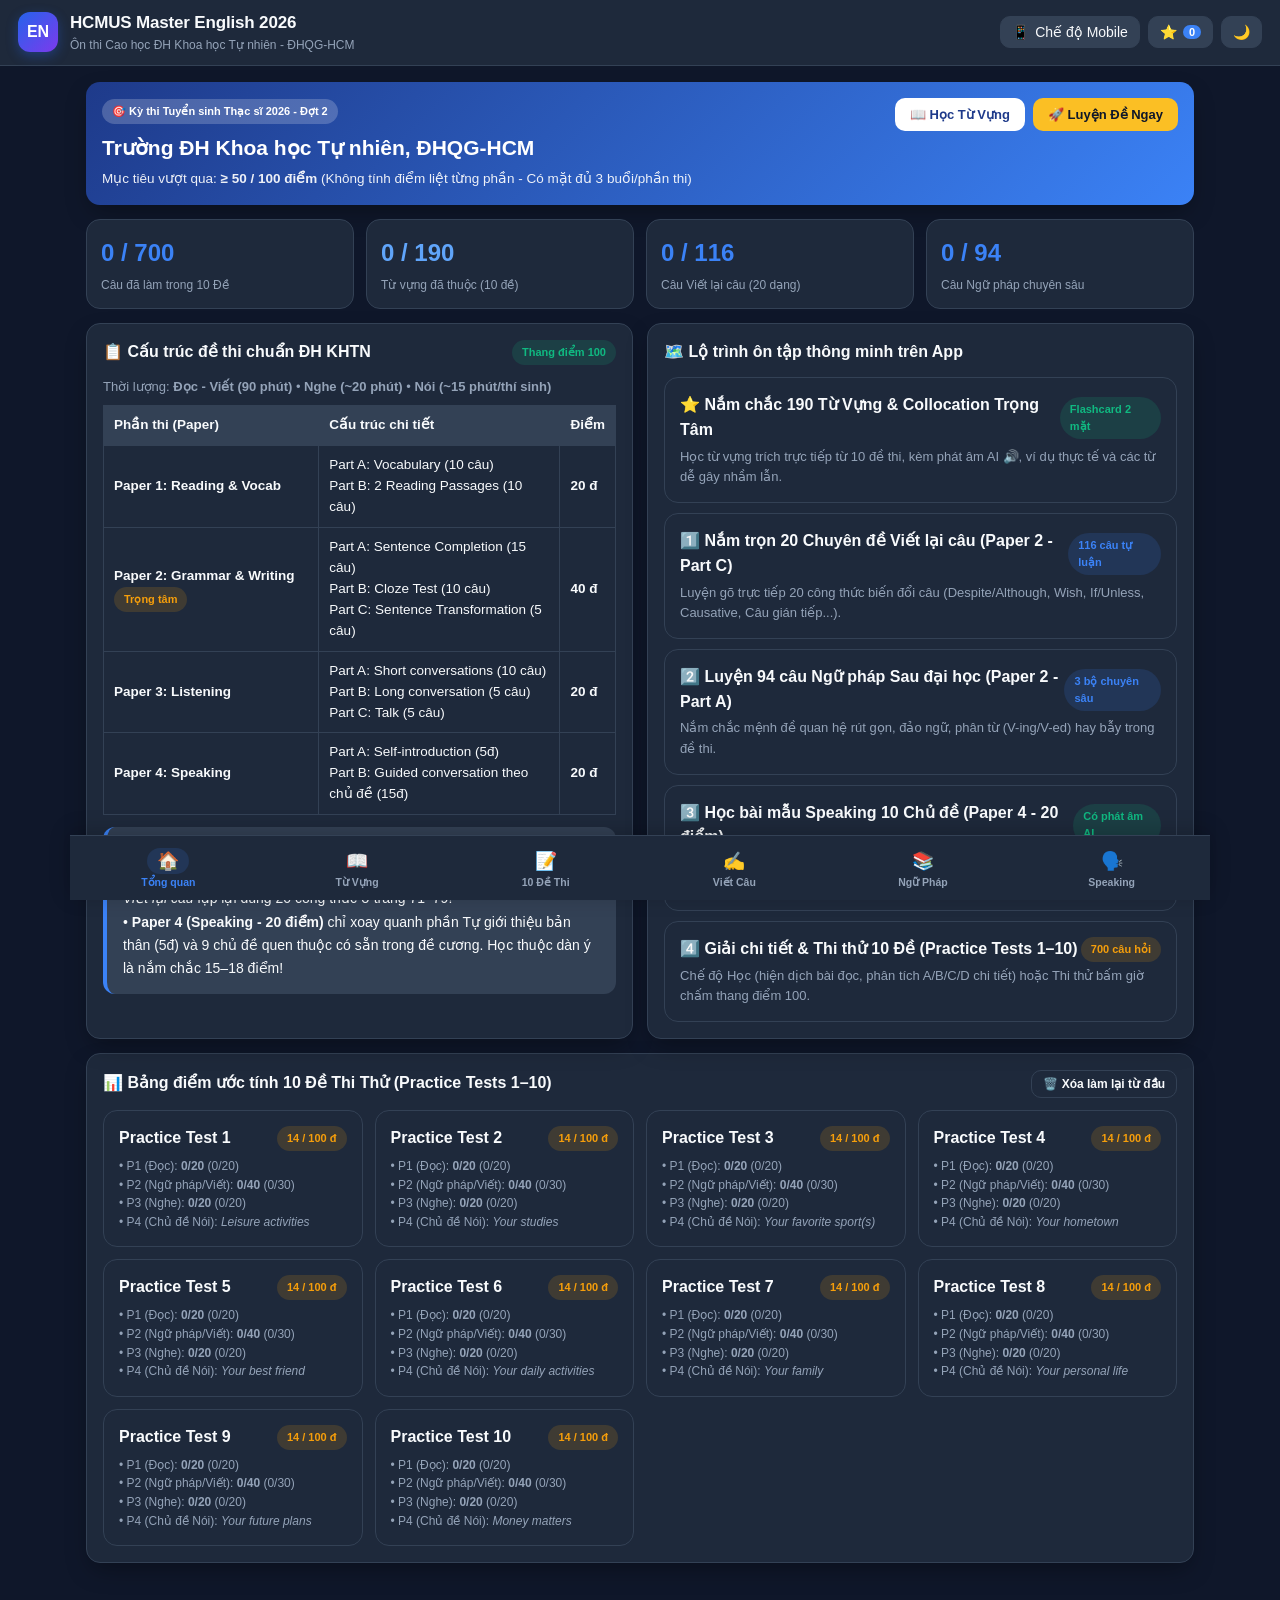
==== HCMUS_OnThi_2026_Mobile.html @ 756271df "feat: complete interactive HCMUS English exam prep app with vocabulary bank, detailed explanations, " ====
<!DOCTYPE html>
<html lang="vi">
<head>
  <meta charset="UTF-8" />
  <meta name="viewport" content="width=device-width, initial-scale=1.0, maximum-scale=1.0, user-scalable=no" />
  <meta name="theme-color" content="#2563eb" />
  <meta name="apple-mobile-web-app-capable" content="yes" />
  <meta name="apple-mobile-web-app-status-bar-style" content="black-translucent" />
  <title>Ôn Thi Tiếng Anh Thạc Sĩ HCMUS 2026 (Đợt 2)</title>
  <link rel="manifest" href="./manifest.json" />
  <style>
:root {
  --bg-primary: #0f172a;
  --bg-secondary: #1e293b;
  --bg-card: #1e293b;
  --bg-elevated: #334155;
  --text-primary: #f8fafc;
  --text-secondary: #94a3b8;
  --text-muted: #64748b;
  --accent: #3b82f6;
  --accent-hover: #2563eb;
  --accent-soft: rgba(59, 130, 246, 0.15);
  --success: #10b981;
  --success-soft: rgba(16, 185, 129, 0.15);
  --danger: #ef4444;
  --danger-soft: rgba(239, 68, 68, 0.15);
  --warning: #f59e0b;
  --warning-soft: rgba(245, 158, 11, 0.15);
  --border: #334155;
  --radius-sm: 8px;
  --radius-md: 14px;
  --radius-lg: 20px;
  --shadow: 0 10px 25px -5px rgba(0, 0, 0, 0.35);
}

body.theme-light {
  --bg-primary: #f1f5f9;
  --bg-secondary: #ffffff;
  --bg-card: #ffffff;
  --bg-elevated: #f8fafc;
  --text-primary: #0f172a;
  --text-secondary: #475569;
  --text-muted: #64748b;
  --accent: #2563eb;
  --accent-hover: #1d4ed8;
  --accent-soft: rgba(37, 99, 235, 0.1);
  --success: #059669;
  --success-soft: rgba(5, 150, 105, 0.12);
  --danger: #dc2626;
  --danger-soft: rgba(220, 38, 38, 0.12);
  --warning: #d97706;
  --warning-soft: rgba(217, 119, 6, 0.12);
  --border: #e2e8f0;
  --shadow: 0 6px 20px -4px rgba(15, 23, 42, 0.08);
}

* {
  box-sizing: border-box;
  margin: 0;
  padding: 0;
}

body {
  font-family: 'Segoe UI', -apple-system, BlinkMacSystemFont, Roboto, Helvetica, Arial, sans-serif;
  background-color: var(--bg-primary);
  color: var(--text-primary);
  line-height: 1.55;
  min-height: 100vh;
  display: flex;
  flex-direction: column;
}

/* Header */
.app-header {
  position: sticky;
  top: 0;
  z-index: 50;
  background: var(--bg-secondary);
  border-bottom: 1px solid var(--border);
  padding: 10px 18px;
  display: flex;
  align-items: center;
  justify-content: space-between;
  gap: 12px;
}

.header-left {
  display: flex;
  align-items: center;
  gap: 12px;
}

.app-logo {
  width: 40px;
  height: 40px;
  border-radius: 12px;
  background: linear-gradient(135deg, #2563eb, #7c3aed);
  color: #fff;
  font-weight: 800;
  font-size: 16px;
  display: flex;
  align-items: center;
  justify-content: center;
  box-shadow: 0 4px 12px rgba(37, 99, 235, 0.35);
}

.app-title {
  font-size: 17px;
  font-weight: 700;
  letter-spacing: -0.01em;
}

.app-subtitle {
  font-size: 12px;
  color: var(--text-secondary);
}

.header-actions {
  display: flex;
  align-items: center;
  gap: 8px;
}

.icon-btn {
  background: var(--bg-elevated);
  color: var(--text-primary);
  border: 1px solid var(--border);
  border-radius: 10px;
  padding: 7px 11px;
  font-size: 14px;
  cursor: pointer;
  display: inline-flex;
  align-items: center;
  gap: 6px;
  transition: all 0.15s ease;
}

.icon-btn:hover {
  border-color: var(--accent);
  background: var(--accent-soft);
}

.badge {
  background: var(--accent);
  color: #fff;
  font-size: 11px;
  font-weight: 700;
  padding: 1px 6px;
  border-radius: 99px;
}

/* App Shell & Android Phone Frame Mode */
.app-shell {
  flex: 1;
  display: flex;
  flex-direction: column;
  max-width: 1140px;
  width: 100%;
  margin: 0 auto;
  padding-bottom: 76px;
  transition: all 0.25s ease;
}

body.mobile-frame-active {
  background: #090d16;
}

body.mobile-frame-active .app-shell {
  max-width: 430px;
  margin: 16px auto 24px;
  border: 8px solid #334155;
  border-radius: 36px;
  background: var(--bg-primary);
  box-shadow: 0 25px 60px rgba(0, 0, 0, 0.65);
  overflow: hidden;
  min-height: 820px;
  max-height: 86vh;
  position: relative;
  padding-bottom: 68px;
}

body.mobile-frame-active .main-content {
  overflow-y: auto;
  flex: 1;
}

body.mobile-frame-active .bottom-nav {
  position: absolute;
  bottom: 0;
  left: 0;
  right: 0;
  max-width: 100%;
  border-radius: 0 0 26px 26px;
}

.main-content {
  padding: 16px;
  flex: 1;
}

/* Bottom Navigation */
.bottom-nav {
  position: fixed;
  bottom: 0;
  left: 50%;
  transform: translateX(-50%);
  width: 100%;
  max-width: 1140px;
  background: var(--bg-secondary);
  border-top: 1px solid var(--border);
  display: grid;
  grid-template-columns: repeat(6, 1fr);
  padding: 6px 4px;
  z-index: 45;
  box-shadow: 0 -4px 20px rgba(0, 0, 0, 0.2);
}

body.mobile-frame-active .bottom-nav {
  left: 0;
  transform: none;
}

.nav-item {
  background: transparent;
  border: none;
  color: var(--text-secondary);
  display: flex;
  flex-direction: column;
  align-items: center;
  justify-content: center;
  padding: 6px 2px;
  border-radius: 12px;
  cursor: pointer;
  transition: all 0.15s ease;
  gap: 2px;
}

.nav-item .nav-icon {
  font-size: 18px;
  padding: 2px 10px;
  border-radius: 99px;
  transition: background 0.2s;
}

.nav-item .nav-label {
  font-size: 10.5px;
  font-weight: 600;
  white-space: nowrap;
}

.nav-item.active {
  color: var(--accent);
}

.nav-item.active .nav-icon {
  background: var(--accent-soft);
}

/* Cards & Grid */
.grid-2 {
  display: grid;
  grid-template-columns: repeat(auto-fit, minmax(290px, 1fr));
  gap: 14px;
}

.grid-3 {
  display: grid;
  grid-template-columns: repeat(auto-fit, minmax(230px, 1fr));
  gap: 12px;
}

.grid-4 {
  display: grid;
  grid-template-columns: repeat(auto-fit, minmax(160px, 1fr));
  gap: 12px;
}

body.mobile-frame-active .grid-2,
body.mobile-frame-active .grid-3 {
  grid-template-columns: 1fr;
}

body.mobile-frame-active .grid-4 {
  grid-template-columns: repeat(2, 1fr);
}

.card {
  background: var(--bg-card);
  border: 1px solid var(--border);
  border-radius: var(--radius-md);
  padding: 16px;
  box-shadow: var(--shadow);
  margin-bottom: 14px;
}

.card-header {
  display: flex;
  align-items: center;
  justify-content: space-between;
  gap: 10px;
  margin-bottom: 12px;
}

.card-title {
  font-size: 16px;
  font-weight: 700;
}

.stat-card {
  background: var(--bg-card);
  border: 1px solid var(--border);
  border-radius: var(--radius-md);
  padding: 14px;
  display: flex;
  flex-direction: column;
  gap: 4px;
}

.stat-value {
  font-size: 24px;
  font-weight: 800;
  color: var(--accent);
}

.stat-label {
  font-size: 12px;
  color: var(--text-secondary);
}

/* Buttons & Chips */
.btn-primary {
  background: var(--accent);
  color: #fff;
  border: none;
  border-radius: 10px;
  padding: 9px 15px;
  font-size: 13px;
  font-weight: 600;
  cursor: pointer;
  display: inline-flex;
  align-items: center;
  justify-content: center;
  gap: 6px;
  transition: background 0.15s;
}

.btn-primary:hover {
  background: var(--accent-hover);
}

.btn-outline {
  background: transparent;
  color: var(--text-primary);
  border: 1px solid var(--border);
  border-radius: 10px;
  padding: 8px 14px;
  font-size: 13px;
  font-weight: 600;
  cursor: pointer;
  display: inline-flex;
  align-items: center;
  justify-content: center;
  gap: 6px;
  transition: all 0.15s;
}

.btn-outline:hover {
  border-color: var(--accent);
  color: var(--accent);
  background: var(--accent-soft);
}

.btn-sm {
  padding: 6px 11px;
  font-size: 12px;
}

.chip {
  display: inline-flex;
  align-items: center;
  gap: 4px;
  padding: 4px 10px;
  border-radius: 99px;
  font-size: 11px;
  font-weight: 600;
  background: var(--accent-soft);
  color: var(--accent);
}

.chip-success {
  background: var(--success-soft);
  color: var(--success);
}

.chip-warning {
  background: var(--warning-soft);
  color: var(--warning);
}

.chip-danger {
  background: var(--danger-soft);
  color: var(--danger);
}

/* Sub-tabs / Filter Pills */
.pill-bar {
  display: flex;
  gap: 8px;
  overflow-x: auto;
  padding-bottom: 8px;
  margin-bottom: 14px;
}

.pill-btn {
  background: var(--bg-card);
  color: var(--text-secondary);
  border: 1px solid var(--border);
  border-radius: 99px;
  padding: 7px 14px;
  font-size: 13px;
  font-weight: 600;
  white-space: nowrap;
  cursor: pointer;
  transition: all 0.15s;
}

.pill-btn.active {
  background: var(--accent);
  color: #fff;
  border-color: var(--accent);
}

/* Question Item */
.question-card {
  background: var(--bg-card);
  border: 1px solid var(--border);
  border-radius: var(--radius-md);
  padding: 15px;
  margin-bottom: 12px;
  transition: border-color 0.2s;
}

.question-header {
  display: flex;
  justify-content: space-between;
  align-items: flex-start;
  gap: 10px;
  margin-bottom: 10px;
}

.q-num {
  background: var(--accent-soft);
  color: var(--accent);
  font-weight: 700;
  font-size: 12px;
  padding: 3px 8px;
  border-radius: 6px;
  white-space: nowrap;
}

.q-text {
  font-size: 15px;
  font-weight: 600;
  flex: 1;
}

.options-list {
  display: grid;
  grid-template-columns: repeat(auto-fit, minmax(210px, 1fr));
  gap: 8px;
  margin-top: 8px;
}

body.mobile-frame-active .options-list {
  grid-template-columns: 1fr;
}

.opt-btn {
  background: var(--bg-elevated);
  color: var(--text-primary);
  border: 1px solid var(--border);
  border-radius: 10px;
  padding: 10px 12px;
  text-align: left;
  font-size: 14px;
  cursor: pointer;
  transition: all 0.15s ease;
  display: flex;
  align-items: center;
  justify-content: space-between;
}

.opt-btn:hover {
  border-color: var(--accent);
}

.opt-btn.selected {
  border-color: var(--accent);
  background: var(--accent-soft);
  font-weight: 600;
}

.opt-btn.correct {
  border-color: var(--success);
  background: var(--success-soft);
  color: var(--success);
  font-weight: 700;
}

.opt-btn.wrong {
  border-color: var(--danger);
  background: var(--danger-soft);
  color: var(--danger);
}

/* Explanation Detailed Card */
.explanation-box {
  margin-top: 14px;
  padding: 14px 16px;
  border-radius: 12px;
  background: var(--bg-elevated);
  border-left: 4px solid var(--accent);
  font-size: 14px;
  line-height: 1.65;
  color: var(--text-primary);
}

.exp-section {
  margin-bottom: 10px;
}

.exp-section:last-child {
  margin-bottom: 0;
}

.exp-badge {
  display: inline-block;
  font-size: 11.5px;
  font-weight: 700;
  text-transform: uppercase;
  padding: 2px 8px;
  border-radius: 6px;
  margin-bottom: 4px;
  letter-spacing: 0.5px;
}

.exp-badge-translation {
  background: rgba(59, 130, 246, 0.2);
  color: #60a5fa;
}

.exp-badge-analysis {
  background: rgba(16, 185, 129, 0.2);
  color: #34d399;
}

.exp-badge-takeaway {
  background: rgba(245, 158, 11, 0.2);
  color: #fbbf24;
}

.option-analysis-item {
  padding: 4px 0 4px 10px;
  border-left: 2px solid var(--border);
  margin-left: 4px;
  margin-bottom: 4px;
}

.option-analysis-item.is-correct {
  border-left-color: var(--success);
  color: var(--text-primary);
}

.option-analysis-item.is-wrong {
  border-left-color: var(--danger);
  color: var(--text-secondary);
}

/* Flashcard Component */
.flashcard-wrapper {
  perspective: 1000px;
  margin: 18px auto;
  max-width: 540px;
  cursor: pointer;
}

.flashcard-inner {
  position: relative;
  width: 100%;
  min-height: 270px;
  transition: transform 0.6s cubic-bezier(0.4, 0, 0.2, 1);
  transform-style: preserve-3d;
}

.flashcard-inner.is-flipped {
  transform: rotateY(180deg);
}

.flashcard-front,
.flashcard-back {
  position: absolute;
  inset: 0;
  width: 100%;
  height: 100%;
  backface-visibility: hidden;
  border-radius: 20px;
  padding: 24px;
  display: flex;
  flex-direction: column;
  justify-content: space-between;
  border: 1px solid var(--border);
  box-shadow: 0 12px 30px rgba(0, 0, 0, 0.35);
}

.flashcard-front {
  background: linear-gradient(135deg, #1e293b, #0f172a);
}

.flashcard-back {
  background: linear-gradient(135deg, #1e3a8a, #1e293b);
  transform: rotateY(180deg);
}

.flashcard-word {
  font-size: 32px;
  font-weight: 800;
  color: #60a5fa;
  letter-spacing: -0.02em;
}

.flashcard-ipa {
  font-size: 16px;
  color: var(--text-secondary);
  font-family: monospace;
  margin-top: 2px;
}

.flashcard-meaning {
  font-size: 22px;
  font-weight: 700;
  color: #34d399;
  margin-bottom: 8px;
}

.flashcard-nav {
  display: flex;
  align-items: center;
  justify-content: center;
  gap: 12px;
  margin-top: 14px;
}

.vocab-list-item {
  background: var(--bg-card);
  border: 1px solid var(--border);
  border-radius: 12px;
  padding: 14px;
  margin-bottom: 10px;
  transition: border-color 0.15s;
}

.vocab-list-item:hover {
  border-color: var(--accent);
}

/* Passage Box */
.passage-box {
  background: var(--bg-elevated);
  border: 1px solid var(--border);
  border-radius: var(--radius-md);
  padding: 16px;
  margin-bottom: 14px;
  font-size: 14.5px;
  line-height: 1.7;
  white-space: pre-line;
}

.translation-box {
  background: var(--accent-soft);
  border: 1px dashed var(--accent);
  border-radius: var(--radius-sm);
  padding: 12px;
  margin-top: 10px;
  font-size: 13.5px;
  color: var(--text-primary);
  white-space: pre-line;
}

/* Sentence Transformation Input */
.transform-input-group {
  display: flex;
  flex-direction: column;
  gap: 8px;
  margin-top: 10px;
}

.transform-prompt {
  font-size: 13px;
  color: var(--accent);
  font-weight: 600;
}

.transform-input-row {
  display: flex;
  gap: 8px;
  flex-wrap: wrap;
}

.text-input {
  flex: 1;
  min-width: 220px;
  background: var(--bg-primary);
  color: var(--text-primary);
  border: 1px solid var(--border);
  border-radius: 10px;
  padding: 10px 12px;
  font-size: 14px;
}

.text-input:focus {
  outline: none;
  border-color: var(--accent);
}

/* Audio / TTS Player Bar */
.tts-bar {
  background: var(--bg-elevated);
  border: 1px solid var(--border);
  border-radius: 12px;
  padding: 10px 14px;
  margin: 10px 0;
  display: flex;
  align-items: center;
  justify-content: space-between;
  flex-wrap: wrap;
  gap: 8px;
}

/* Exam Timer Bar */
.exam-timer-bar {
  position: sticky;
  top: 61px;
  z-index: 40;
  background: linear-gradient(90deg, #1e3a8a, #3b82f6);
  color: #fff;
  padding: 10px 16px;
  display: flex;
  align-items: center;
  justify-content: space-between;
  flex-wrap: wrap;
  gap: 10px;
}

.timer-info {
  display: flex;
  align-items: center;
  gap: 10px;
}

.timer-clock {
  background: rgba(0, 0, 0, 0.3);
  padding: 4px 10px;
  border-radius: 8px;
  font-family: monospace;
  font-size: 16px;
  font-weight: 700;
}

.pulse-dot {
  width: 10px;
  height: 10px;
  border-radius: 50%;
  background: #34d399;
  box-shadow: 0 0 8px #34d399;
}

/* Table */
.structure-table {
  width: 100%;
  border-collapse: collapse;
  font-size: 13.5px;
  margin-top: 8px;
}

.structure-table th,
.structure-table td {
  border: 1px solid var(--border);
  padding: 9px 10px;
  text-align: left;
}

.structure-table th {
  background: var(--bg-elevated);
  font-weight: 700;
}

/* Modal */
.modal-backdrop {
  position: fixed;
  inset: 0;
  background: rgba(0, 0, 0, 0.7);
  z-index: 100;
  display: flex;
  align-items: center;
  justify-content: center;
  padding: 16px;
}

.modal-card {
  background: var(--bg-secondary);
  border: 1px solid var(--border);
  border-radius: var(--radius-lg);
  max-width: 680px;
  width: 100%;
  max-height: 85vh;
  display: flex;
  flex-direction: column;
  box-shadow: var(--shadow);
}

.modal-header {
  padding: 14px 18px;
  border-bottom: 1px solid var(--border);
  display: flex;
  align-items: center;
  justify-content: space-between;
}

.modal-body {
  padding: 18px;
  overflow-y: auto;
}

.hidden {
  display: none !important;
}

@media (max-width: 640px) {
  .btn-label {
    display: none;
  }
  .app-subtitle {
    display: none;
  }
}

</style>
</head>
<body class="theme-dark">
  <!-- Top App Bar -->
  <header class="app-header">
    <div class="header-left">
      <div class="app-logo">EN</div>
      <div>
        <h1 class="app-title">HCMUS Master English 2026</h1>
        <p class="app-subtitle">Ôn thi Cao học ĐH Khoa học Tự nhiên - ĐHQG-HCM</p>
      </div>
    </div>
    <div class="header-actions">
      <button id="btnViewMode" class="icon-btn" title="Chuyển chế độ Khung Điện Thoại Android / Toàn màn hình">
        📱 <span class="btn-label">Chế độ Mobile</span>
      </button>
      <button id="btnBookmarks" class="icon-btn" title="Sổ tay câu hay sai / Đã lưu">
        ⭐ <span id="bookmarkCount" class="badge">0</span>
      </button>
      <button id="btnTheme" class="icon-btn" title="Đổi giao diện Sáng / Tối">
        🌙
      </button>
    </div>
  </header>

  <!-- Main Shell (supports both Fullscreen and Android Phone Frame mode) -->
  <div id="appShell" class="app-shell">
    <!-- Exam Timer Banner (Active only in Mock Exam mode) -->
    <div id="examTimerBar" class="exam-timer-bar hidden">
      <div class="timer-info">
        <span class="pulse-dot"></span>
        <strong id="examTimerTitle">Thi thử bấm giờ</strong>
        <span id="examClock" class="timer-clock">90:00</span>
      </div>
      <div class="timer-actions">
        <span id="examAnsweredCount" class="timer-progress">0/70 câu</span>
        <button id="btnSubmitExam" class="btn-primary btn-sm">Nộp bài & Chấm điểm</button>
        <button id="btnExitExam" class="btn-outline btn-sm">Thoát</button>
      </div>
    </div>

    <!-- Main Content Container -->
    <main id="mainContent" class="main-content">
      <!-- Dynamic view rendered by app.js -->
    </main>

    <!-- Bottom Navigation Bar (Material 3 / Flutter NavigationBar) -->
    <nav class="bottom-nav">
      <button class="nav-item active" data-tab="dashboard">
        <span class="nav-icon">🏠</span>
        <span class="nav-label">Tổng quan</span>
      </button>
      <button class="nav-item" data-tab="vocab">
        <span class="nav-icon">📖</span>
        <span class="nav-label">Từ Vựng</span>
      </button>
      <button class="nav-item" data-tab="tests">
        <span class="nav-icon">📝</span>
        <span class="nav-label">10 Đề Thi</span>
      </button>
      <button class="nav-item" data-tab="writing">
        <span class="nav-icon">✍️</span>
        <span class="nav-label">Viết Câu</span>
      </button>
      <button class="nav-item" data-tab="grammar">
        <span class="nav-icon">📚</span>
        <span class="nav-label">Ngữ Pháp</span>
      </button>
      <button class="nav-item" data-tab="speaking">
        <span class="nav-icon">🗣️</span>
        <span class="nav-label">Speaking</span>
      </button>
    </nav>
  </div>

  <!-- Modal for Bookmarks / Saved Questions / Score Report -->
  <div id="appModal" class="modal-backdrop hidden">
    <div class="modal-card">
      <div class="modal-header">
        <h3 id="modalTitle">Chi tiết</h3>
        <button id="btnCloseModal" class="icon-btn">✕</button>
      </div>
      <div id="modalBody" class="modal-body"></div>
    </div>
  </div>

  <!-- Data Scripts -->
  <script>
/**
 * HCMUS MASTER ENGLISH ENTRANCE EXAM 2026
 * CORE VOCABULARY BANK (190 TU VUNG TRONG TAM 10 DE THI & DOC HIEU)
 */

window.VOCABULARY_BANK = [
// === TEST 1 VOCABULARY & PASSAGES ===
  {
    id: "v-1",
    word: "achieve",
    type: "v.",
    phonetic: "/əˈtʃiːv/",
    meaning: "đạt được, giành được (thành công, mục tiêu)",
    testRef: "Test 1 - Câu 2",
    collocation: "achieve success / achieve a goal",
    example: "Many people wondered how he'd managed to achieve so much success at such a young age.",
    exampleVi: "Nhiều người tự hỏi làm thế nào anh ấy có thể đạt được nhiều thành công như vậy khi còn trẻ.",
    distractors: [
      { word: "commit", meaning: "phạm phải (tội), cam kết" },
      { word: "assume", meaning: "cho rằng, đảm nhận" },
      { word: "reward", meaning: "thưởng, đền đáp" }
    ],
    topic: "Thành công & Mục tiêu"
  },
  {
    id: "v-2",
    word: "divide",
    type: "v.",
    phonetic: "/dɪˈvaɪd/",
    meaning: "phân chia, chia tách",
    testRef: "Test 1 - Câu 1",
    collocation: "divide something between / into",
    example: "We divided the work between us so that no one had too much to do.",
    exampleVi: "Chúng tôi chia công việc cho nhau để không ai phải làm quá nhiều việc.",
    distractors: [
      { word: "sort", meaning: "phân loại, sắp xếp" },
      { word: "choose", meaning: "lựa chọn" },
      { word: "share", meaning: "chia sẻ, cùng gánh vác" }
    ],
    topic: "Công việc & Hoạt động"
  },
  {
    id: "v-3",
    word: "share",
    type: "v.",
    phonetic: "/ʃeər/",
    meaning: "chia sẻ, cùng nhau gánh vác",
    testRef: "Test 1 - Câu 1",
    collocation: "share the preparation / share responsibility",
    example: "We shared the preparation for the party between us, so it wasn't too much work.",
    exampleVi: "Chúng tôi cùng nhau chia sẻ việc chuẩn bị bữa tiệc nên không phải làm quá nhiều việc.",
    distractors: [
      { word: "isolate", meaning: "cô lập, tách biệt" },
      { word: "monopolize", meaning: "độc chiếm" },
      { word: "withhold", meaning: "giữ lại, giấu kín" }
    ],
    topic: "Công việc & Hoạt động"
  },
  {
    id: "v-4",
    word: "properly",
    type: "adv.",
    phonetic: "/ˈprɒp.əl.i/",
    meaning: "một cách đúng đắn, thích đáng, chuẩn mực",
    testRef: "Test 1 - Câu 3",
    collocation: "manage food safety properly",
    example: "Everyone who runs a food business needs to manage food safety properly.",
    exampleVi: "Bất kỳ ai kinh doanh thực phẩm cũng cần quản lý an toàn thực phẩm đúng cách.",
    distractors: [
      { word: "seriously", meaning: "nghiêm túc, trầm trọng" },
      { word: "honestly", meaning: "thành thật, trung thực" },
      { word: "closely", meaning: "chặt chẽ, sát sao" }
    ],
    topic: "Sức khỏe & An toàn"
  },
  {
    id: "v-5",
    word: "amuse",
    type: "v.",
    phonetic: "/əˈmjuːz/",
    meaning: "làm cho ai vui cười, giải trí",
    testRef: "Test 1 - Câu 4",
    collocation: "amuse the children by telling jokes",
    example: "The babysitter tried to amuse the children by telling them some jokes.",
    exampleVi: "Người giữ trẻ cố gắng làm cho lũ trẻ vui vẻ bằng cách kể chuyện cười.",
    distractors: [
      { word: "scare", meaning: "làm cho sợ hãi" },
      { word: "inspire", meaning: "truyền cảm hứng" },
      { word: "thrill", meaning: "gây hồi hộp, kích động" }
    ],
    topic: "Giải trí & Cảm xúc"
  },
  {
    id: "v-6",
    word: "confused",
    type: "adj.",
    phonetic: "/kənˈfjuːzd/",
    meaning: "bối rối, lúng túng, không hiểu rõ",
    testRef: "Test 1 - Câu 5",
    collocation: "confused about something",
    example: "I'm a bit confused about the arrangements for tonight - what time are we meeting?",
    exampleVi: "Tôi hơi bối rối về lịch hẹn tối nay - chúng ta gặp nhau lúc mấy giờ thế?",
    distractors: [
      { word: "troublesome", meaning: "phiền phức, rắc rối" },
      { word: "mistaken", meaning: "sai lầm, nhầm lẫn" },
      { word: "difficult", meaning: "khó khăn, trắc trở" }
    ],
    topic: "Cảm xúc & Tâm lý"
  },
  {
    id: "v-7",
    word: "judge",
    type: "v.",
    phonetic: "/dʒʌdʒ/",
    meaning: "phán xét, đánh giá người khác",
    testRef: "Test 1 - Câu 6",
    collocation: "judge other people / judge by appearance",
    example: "You have no right to judge other people because of what they look like or what they believe.",
    exampleVi: "Bạn không có quyền phán xét người khác chỉ vì ngoại hình hay đức tin của họ.",
    distractors: [
      { word: "consider", meaning: "xem xét, cân nhắc" },
      { word: "regard", meaning: "coi như, xem là" },
      { word: "recognize", meaning: "công nhận, nhận diện" }
    ],
    topic: "Con người & Xã hội"
  },
  {
    id: "v-8",
    word: "receptionist",
    type: "n.",
    phonetic: "/rɪˈsep.ʃən.ɪst/",
    meaning: "nhân viên lễ tân",
    testRef: "Test 1 - Câu 7",
    collocation: "receptionist at the front desk",
    example: "The receptionist at the front desk asked me to have a seat until someone was free to see me.",
    exampleVi: "Nhân viên lễ tân ở quầy trước bảo tôi ngồi đợi cho đến khi có người rảnh tiếp tôi.",
    distractors: [
      { word: "usher", meaning: "người soát vé, chỉ chỗ ngồi" },
      { word: "attendant", meaning: "người phục vụ" },
      { word: "guide", meaning: "hướng dẫn viên" }
    ],
    topic: "Nghề nghiệp & Công việc"
  },
  {
    id: "v-9",
    word: "punctual",
    type: "adj.",
    phonetic: "/ˈpʌŋk.tʃu.əl/",
    meaning: "đúng giờ",
    testRef: "Test 1 - Câu 8",
    collocation: "be punctual / punctual arrival",
    example: "You are late again, please try to be punctual in the future.",
    exampleVi: "Bạn lại đến trễ rồi, hãy cố gắng đúng giờ trong tương lai nhé.",
    distractors: [
      { word: "accurate", meaning: "chính xác" },
      { word: "efficient", meaning: "có năng suất, hiệu quả" },
      { word: "reliable", meaning: "đáng tin cậy" }
    ],
    topic: "Tính cách & Thói quen"
  },
  {
    id: "v-10",
    word: "prove",
    type: "v.",
    phonetic: "/pruːv/",
    meaning: "chứng minh, chứng thực",
    testRef: "Test 1 - Câu 9",
    collocation: "prove something / prove innocent",
    example: "I know Bob stole the money, but I can't prove it because I didn't actually see him.",
    exampleVi: "Tôi biết Bob lấy cắp tiền, nhưng tôi không thể chứng minh vì không tận mắt nhìn thấy.",
    distractors: [
      { word: "witness", meaning: "chứng kiến" },
      { word: "expose", meaning: "vạch trần, phơi bày" },
      { word: "reveal", meaning: "tiết lộ" }
    ],
    topic: "Tư duy & Pháp lý"
  },
  {
    id: "v-11",
    word: "disappointed",
    type: "adj.",
    phonetic: "/ˌdɪs.əˈpɔɪn.tɪd/",
    meaning: "thất vọng (về ai/điều gì)",
    testRef: "Test 1 - Câu 10",
    collocation: "disappointed not to be chosen",
    example: "Of course, Nick was disappointed not to have been chosen for the school team.",
    exampleVi: "Đương nhiên là Nick cảm thấy thất vọng vì không được chọn vào đội tuyển của trường.",
    distractors: [
      { word: "nervous", meaning: "lo lắng, hồi hộp" },
      { word: "impatient", meaning: "thiếu kiên nhẫn" },
      { word: "embarrassed", meaning: "ngượng ngùng, xấu hổ" }
    ],
    topic: "Cảm xúc & Tâm lý"
  },
  {
    id: "v-12",
    word: "prospector",
    type: "n.",
    phonetic: "/prəˈspek.tər/",
    meaning: "người đãi vàng, người thăm dò khoáng sản",
    testRef: "Test 1 - Reading 1",
    collocation: "gold prospector",
    example: "Shortly after his arrival, a gold prospector wanted to buy trousers strong enough to last.",
    exampleVi: "Ngay sau khi đến nơi, một người đãi vàng muốn mua chiếc quần đủ bền để mặc lâu dài.",
    distractors: [
      { word: "investor", meaning: "nhà đầu tư" },
      { word: "surveyor", meaning: "nhân viên trắc địa" },
      { word: "inspector", meaning: "thanh tra viên" }
    ],
    topic: "Lịch sử & Đời sống"
  },
  {
    id: "v-13",
    word: "chafe",
    type: "v.",
    phonetic: "/tʃeɪf/",
    meaning: "cọ xát làm trầy da, gây rát",
    testRef: "Test 1 - Reading 1",
    collocation: "tend to chafe / chafe against skin",
    example: "Miners complained that the rough canvas cloth was uncomfortable and tended to chafe.",
    exampleVi: "Các thợ mỏ phàn nàn rằng chất vải bạt thô gây khó chịu và dễ cọ xát làm trầy da.",
    distractors: [
      { word: "shrink", meaning: "co rút lại" },
      { word: "fade", meaning: "phai màu" },
      { word: "tear", meaning: "xé rách" }
    ],
    topic: "Trang phục & Đời sống"
  },
  {
    id: "v-14",
    word: "substitute",
    type: "v.",
    phonetic: "/ˈsʌb.stɪ.tʃuːt/",
    meaning: "thay thế (thứ này bằng thứ khác)",
    testRef: "Test 1 - Reading 1",
    collocation: "substitute A with B / substitute for",
    example: "Levi Strauss substituted the canvas with a twilled cotton cloth from France called serge de Nimes.",
    exampleVi: "Levi Strauss đã thay thế vải bạt bằng vải cotton dệt chéo từ Pháp gọi là serge de Nimes.",
    distractors: [
      { word: "eliminate", meaning: "loại bỏ" },
      { word: "combine", meaning: "kết hợp" },
      { word: "manufacture", meaning: "sản xuất" }
    ],
    topic: "Sản xuất & Vật liệu"
  },
  {
    id: "v-15",
    word: "durability",
    type: "n.",
    phonetic: "/ˌdʒʊə.rəˈbɪl.ə.ti/",
    meaning: "độ bền, tính bền chắc",
    testRef: "Test 1 - Reading 1",
    collocation: "durability of the fabric / durable goods",
    example: "The durability of indigo as a colour made it a good choice when frequent washing was not possible.",
    exampleVi: "Độ bền màu của thuốc nhuộm chàm khiến nó là lựa chọn tốt khi không thể giặt giũ thường xuyên.",
    distractors: [
      { word: "fragility", meaning: "tính mỏng manh dễ vỡ" },
      { word: "elasticity", meaning: "độ co giãn, đàn hồi" },
      { word: "permeability", meaning: "độ thấm hút" }
    ],
    topic: "Vật liệu & Đời sống"
  },
  {
    id: "v-16",
    word: "fad",
    type: "n.",
    phonetic: "/fæd/",
    meaning: "mốt nhất thời, phong trào sốt dẻo ngắn hạn",
    testRef: "Test 1 - Reading 2",
    collocation: "short-lived fad / create a fad",
    example: "The Furby doll became a massive fad in 1998, causing unprecedented demand among parents.",
    exampleVi: "Búp bê Furby đã trở thành một cơn sốt cực thịnh vào năm 1998, tạo nên nhu cầu chưa từng có ở các bậc phụ huynh.",
    distractors: [
      { word: "tradition", meaning: "truyền thống lâu đời" },
      { word: "heritage", meaning: "di sản" },
      { word: "routine", meaning: "thói quen định kỳ" }
    ],
    topic: "Xu hướng & Đời sống"
  },
  {
    id: "v-17",
    word: "resemble",
    type: "v.",
    phonetic: "/rɪˈzem.bəl/",
    meaning: "trông giống với, tương tự như",
    testRef: "Test 1 - Reading 2",
    collocation: "bear a resemblance to / closely resemble",
    example: "The Furby toy had a great resemblance to the character from the movie Gremlins.",
    exampleVi: "Món đồ chơi Furby rất giống với nhân vật trong bộ phim Gremlins.",
    distractors: [
      { word: "differ", meaning: "khác biệt" },
      { word: "deviate", meaning: "chệch hướng" },
      { word: "contrast", meaning: "tương phản" }
    ],
    topic: "Ngoại hình & Mô tả"
  },
  {
    id: "v-18",
    word: "evaporate",
    type: "v.",
    phonetic: "/ɪˈvæp.ər.eɪt/",
    meaning: "bốc hơi, tan biến mất (sự quan tâm, hứng thú)",
    testRef: "Test 1 - Reading 2",
    collocation: "interest evaporated / evaporate into thin air",
    example: "As soon as the toys became plentiful in shops, consumer interest in them evaporated.",
    exampleVi: "Ngay khi món đồ chơi trở nên dồi dào tại các cửa hàng, sự quan tâm của khách hàng liền tan biến.",
    distractors: [
      { word: "intensify", meaning: "tăng cường" },
      { word: "accumulate", meaning: "tích tụ, dồn góp" },
      { word: "persist", meaning: "kiên trì, kéo dài dai dẳng" }
    ],
    topic: "Hiện tượng & Xã hội"
  },

  // === TEST 2 VOCABULARY & PASSAGES ===
  {
    id: "v-19",
    word: "prefer",
    type: "v.",
    phonetic: "/prɪˈfɜːr/",
    meaning: "thích hơn",
    testRef: "Test 2 - Câu 1",
    collocation: "prefer to do something rather than",
    example: "John prefers to go to a quiet restaurant rather than a noisy club.",
    exampleVi: "John thích đến một nhà hàng yên tĩnh hơn là một câu lạc bộ ồn ào.",
    distractors: [
      { word: "suppose", meaning: "cho là, giả sử" },
      { word: "favor", meaning: "ủng hộ, thiên vị" },
      { word: "require", meaning: "yêu cầu, đòi hỏi" }
    ],
    topic: "Sở thích & Lựa chọn"
  },
  {
    id: "v-20",
    word: "apart",
    type: "adv.",
    phonetic: "/əˈpɑːt/",
    meaning: "cách nhau (về khoảng cách hoặc thời gian)",
    testRef: "Test 2 - Câu 2",
    collocation: "a few days apart / miles apart",
    example: "If something happens on Wednesday and another on Saturday, they are only a few days apart.",
    exampleVi: "Nếu một việc diễn ra vào thứ Tư và việc khác vào thứ Bảy thì chúng chỉ cách nhau vài ngày.",
    distractors: [
      { word: "ahead", meaning: "phía trước" },
      { word: "along", meaning: "dọc theo" },
      { word: "alive", meaning: "sống sót" }
    ],
    topic: "Thời gian & Không gian"
  },
  {
    id: "v-21",
    word: "attend",
    type: "v.",
    phonetic: "/əˈtend/",
    meaning: "theo học, tham dự",
    testRef: "Test 2 - Câu 3",
    collocation: "attend a university / attend a meeting",
    example: "After completing her studies, she attended a famous university to further her studies.",
    exampleVi: "Sau khi hoàn thành bậc phổ thông, cô ấy đã theo học một trường đại học danh tiếng để nâng cao học vấn.",
    distractors: [
      { word: "follow", meaning: "theo sau, làm theo" },
      { word: "pursue", meaning: "theo đuổi (ngành học/mục tiêu)" },
      { word: "admit", meaning: "nhận vào, thừa nhận" }
    ],
    topic: "Giáo dục & Học tập"
  },
  {
    id: "v-22",
    word: "obliged",
    type: "adj.",
    phonetic: "/əˈblaɪdʒd/",
    meaning: "có nghĩa vụ, bắt buộc phải làm gì",
    testRef: "Test 2 - Câu 4",
    collocation: "be obliged to do something",
    example: "American students agree that a husband is obliged to tell his wife where he has been if he comes home late.",
    exampleVi: "Sinh viên Mỹ đồng ý rằng một người chồng có nghĩa vụ nói cho vợ biết mình đã ở đâu nếu về muộn.",
    distractors: [
      { word: "obsessed", meaning: "bị ám ảnh" },
      { word: "obtained", meaning: "đạt được" },
      { word: "observed", meaning: "được quan sát" }
    ],
    topic: "Trách nhiệm & Gia đình"
  },
  {
    id: "v-23",
    word: "disappointing",
    type: "adj.",
    phonetic: "/ˌdɪs.əˈpɔɪn.tɪŋ/",
    meaning: "đáng thất vọng, gây thất vọng",
    testRef: "Test 2 - Câu 5",
    collocation: "disappointing exam results",
    example: "Her disappointing exam results are entirely due to her inattention in class.",
    exampleVi: "Kết quả thi đáng thất vọng của cô ấy hoàn toàn là do sự thiếu chú ý trong lớp học.",
    distractors: [
      { word: "concerning", meaning: "đáng lo ngại" },
      { word: "embarrassing", meaning: "gây bối rối, ngượng ngùng" },
      { word: "amazing", meaning: "tuyệt vời, đáng kinh ngạc" }
    ],
    topic: "Giáo dục & Đánh giá"
  },
  {
    id: "v-24",
    word: "interview",
    type: "v.",
    phonetic: "/ˈɪn.tə.vjuː/",
    meaning: "phỏng vấn (ứng viên xin việc)",
    testRef: "Test 2 - Câu 6",
    collocation: "interview candidates / job interview",
    example: "That's the sixth person I've interviewed today, but I haven't seen anyone I want to hire.",
    exampleVi: "Đó là người thứ sáu tôi phỏng vấn hôm nay, nhưng tôi vẫn chưa thấy ai mình muốn tuyển.",
    distractors: [
      { word: "employ", meaning: "thuê làm, tuyển dụng" },
      { word: "select", meaning: "chọn lựa" },
      { word: "promote", meaning: "thăng chức" }
    ],
    topic: "Nghề nghiệp & Tuyển dụng"
  },
  {
    id: "v-25",
    word: "occasionally",
    type: "adv.",
    phonetic: "/əˈkeɪ.ʒən.əl.i/",
    meaning: "thỉnh thoảng, đôi khi",
    testRef: "Test 2 - Câu 7",
    collocation: "happen occasionally",
    example: "It does not happen often, but occasionally a client chooses not to pay their bill.",
    exampleVi: "Chuyện này không xảy ra thường xuyên, nhưng thỉnh thoảng có một khách hàng không chịu thanh toán hóa đơn.",
    distractors: [
      { word: "repeatedly", meaning: "lặp đi lặp lại nhiều lần" },
      { word: "continually", meaning: "liên tục không ngừng" },
      { word: "regularly", meaning: "đều đặn, thường kỳ" }
    ],
    topic: "Tần suất & Thói quen"
  },
  {
    id: "v-26",
    word: "classify",
    type: "v.",
    phonetic: "/ˈklæs.ɪ.faɪ/",
    meaning: "phân loại, chia thành từng hạng mục",
    testRef: "Test 2 - Câu 8",
    collocation: "classify into categories / shapes",
    example: "The human face can be classified into six shapes: round, square, oblong, heart, oval, and diamond.",
    exampleVi: "Khuôn mặt người có thể được phân loại thành sáu hình dáng: tròn, vuông, dài, trái tim, trái xoan và kim cương.",
    distractors: [
      { word: "divide", meaning: "chia tách ra" },
      { word: "grade", meaning: "chấm điểm, xếp hạng" },
      { word: "arrange", meaning: "sắp xếp trật tự" }
    ],
    topic: "Khoa học & Mô tả"
  },
  {
    id: "v-27",
    word: "delay",
    type: "v.",
    phonetic: "/dɪˈleɪ/",
    meaning: "trì hoãn, làm trễ chuyến",
    testRef: "Test 2 - Câu 9",
    collocation: "flight has been delayed / without delay",
    example: "You may receive compensation if your flight has been delayed for several hours.",
    exampleVi: "Bạn có thể nhận bồi thường nếu chuyến bay của bạn bị hoãn trong nhiều giờ.",
    distractors: [
      { word: "replace", meaning: "thay thế" },
      { word: "reduce", meaning: "giảm bớt" },
      { word: "delete", meaning: "xóa bỏ" }
    ],
    topic: "Du lịch & Giao thông"
  },
  {
    id: "v-28",
    word: "attractive",
    type: "adj.",
    phonetic: "/əˈtræk.tɪv/",
    meaning: "hấp dẫn, lôi cuốn, thu hút",
    testRef: "Test 2 - Câu 10",
    collocation: "attractive to somebody / physically attractive",
    example: "Most women make themselves beautiful to feel good about themselves and be more attractive to others.",
    exampleVi: "Hầu hết phụ nữ làm đẹp để cảm thấy tự tin về bản thân và trở nên cuốn hút hơn trong mắt người khác.",
    distractors: [
      { word: "satisfactory", meaning: "vừa ý, thỏa đáng" },
      { word: "essential", meaning: "thiết yếu, cốt lõi" },
      { word: "modern", meaning: "hiện đại" }
    ],
    topic: "Ngoại hình & Tính cách"
  },
  {
    id: "v-29",
    word: "wallflower",
    type: "n.",
    phonetic: "/ˈwɔːlˌflaʊ.ər/",
    meaning: "người nhút nhát, e dè đứng nép một góc trong buổi tiệc",
    testRef: "Test 2 - Reading 1",
    collocation: "a shy wallflower",
    example: "I suppose it was normal for me to perform for friends; I certainly wasn't a shy wallflower.",
    exampleVi: "Tôi cho rằng việc biểu diễn cho bạn bè xem là tự nhiên; tôi chắc chắn không phải là một cô bé nhút nhát nép góc.",
    distractors: [
      { word: "entertainer", meaning: "người làm trò mua vui, nghệ sĩ" },
      { word: "rebel", meaning: "kẻ nổi loạn" },
      { word: "all-rounder", meaning: "người toàn diện" }
    ],
    topic: "Tính cách & Tâm lý"
  },
  {
    id: "v-30",
    word: "lapse",
    type: "n.",
    phonetic: "/læps/",
    meaning: "sự xao nhãng nhất thời, sự lơ là",
    testRef: "Test 2 - Reading 1",
    collocation: "a lapse in concentration / a slight lapse in commitment",
    example: "I must admit that I had a slight lapse in commitment at that time, partying every weekend.",
    exampleVi: "Tôi phải thừa nhận rằng mình đã có một chút lơ là trong cam kết học tập lúc đó, tiệc tùng vào mỗi cuối tuần.",
    distractors: [
      { word: "breakthrough", meaning: "bước đột phá" },
      { word: "achievement", meaning: "thành tựu" },
      { word: "dedication", meaning: "sự cống hiến tận tụy" }
    ],
    topic: "Học tập & Tâm lý"
  },
  {
    id: "v-31",
    word: "get one's act together",
    type: "idiom",
    phonetic: "/ɡet wʌnz ækt təˈɡeð.ər/",
    meaning: "chấn chỉnh lại bản thân, sắp xếp lại cuộc sống nghiêm túc",
    testRef: "Test 2 - Reading 1",
    collocation: "need to get one's act together",
    example: "After the threat of being expelled, she got her act together quickly and graduated with honors.",
    exampleVi: "Sau nguy cơ bị đuổi học, cô ấy đã nhanh chóng chấn chỉnh lại bản thân và tốt nghiệp loại ưu.",
    distractors: [
      { word: "give up easily", meaning: "dễ dàng bỏ cuộc" },
      { word: "rehearse lines", meaning: "tập dượt lời thoại kịch" },
      { word: "blame others", meaning: "đổ lỗi cho người khác" }
    ],
    topic: "Thành ngữ & Cuộc sống"
  },
  {
    id: "v-32",
    word: "unfairness",
    type: "n.",
    phonetic: "/ʌnˈfeə.nəs/",
    meaning: "sự bất công, không công bằng",
    testRef: "Test 2 - Reading 2",
    collocation: "feel frustrated at unfairness",
    example: "Growing up in a poor neighbourhood, he was frustrated at the unfairness that existed in society.",
    exampleVi: "Lớn lên ở một khu phố nghèo, anh cảm thấy bất lực trước sự bất công đang tồn tại trong xã hội.",
    distractors: [
      { word: "equality", meaning: "sự bình đẳng" },
      { word: "justice", meaning: "công lý, lẽ phải" },
      { word: "harmony", meaning: "sự hòa thuận" }
    ],
    topic: "Xã hội & Đời sống"
  },
  {
    id: "v-33",
    word: "sensational",
    type: "adj.",
    phonetic: "/senˈseɪ.ʃən.əl/",
    meaning: "tuyệt vời, gây xúc động mãnh liệt, giật gân",
    testRef: "Test 2 - Reading 2",
    collocation: "sensational performance / feel sensational",
    example: "It can be sensational to be on stage and have twenty thousand people sing your songs.",
    exampleVi: "Thật là một cảm giác tuyệt vời khó tả khi đứng trên sân khấu và nghe hai vạn người hát theo ca khúc của bạn.",
    distractors: [
      { word: "monotonous", meaning: "đơn điệu, buồn tẻ" },
      { word: "disastrous", meaning: "thảm họa" },
      { word: "ordinary", meaning: "bình thường, tầm thường" }
    ],
    topic: "Âm nhạc & Cảm xúc"
  },
  {
    id: "v-34",
    word: "exploitation",
    type: "n.",
    phonetic: "/ˌek.splɔɪˈteɪ.ʃən/",
    meaning: "sự bóc lột, sự lợi dụng",
    testRef: "Test 2 - Reading 2",
    collocation: "labour exploitation / economic exploitation",
    example: "The songs voice their feelings about social issues like crime, unemployment, and exploitation.",
    exampleVi: "Các ca khúc cất lên tiếng lòng của họ về các vấn đề xã hội như tội phạm, thất nghiệp và sự bóc lột.",
    distractors: [
      { word: "empowerment", meaning: "sự trao quyền" },
      { word: "cooperation", meaning: "sự hợp tác" },
      { word: "charity", meaning: "hoạt động từ thiện" }
    ],
    topic: "Xã hội & Đời sống"
  },

  // === TEST 3 VOCABULARY & PASSAGES ===
  {
    id: "v-35",
    word: "promote",
    type: "v.",
    phonetic: "/prəˈməʊt/",
    meaning: "xúc tiến, đẩy mạnh, khuyến khích phát triển",
    testRef: "Test 3 - Câu 1",
    collocation: "promote education / promote health",
    example: "This society was formed to promote the further education of immigrants from all nations.",
    exampleVi: "Hiệp hội này được thành lập nhằm xúc tiến việc học tập nâng cao cho người nhập cư từ khắp các quốc gia.",
    distractors: [
      { word: "require", meaning: "đòi hỏi, yêu cầu" },
      { word: "demand", meaning: "yêu sách, đòi gắt gao" },
      { word: "insist", meaning: "khăng khăng đòi" }
    ],
    topic: "Giáo dục & Xã hội"
  },
  {
    id: "v-36",
    word: "confirm",
    type: "v.",
    phonetic: "/kənˈfɜːm/",
    meaning: "xác nhận, khẳng định lại",
    testRef: "Test 3 - Câu 2",
    collocation: "confirm attendance / confirm a booking",
    example: "Six people have confirmed that they will be attending and ten haven't replied yet.",
    exampleVi: "Sáu người đã xác nhận rằng họ sẽ tham dự và mười người vẫn chưa hồi đáp.",
    distractors: [
      { word: "approve", meaning: "tán thành, phê duyệt" },
      { word: "guarantee", meaning: "bảo hành, cam đoan" },
      { word: "insure", meaning: "mua bảo hiểm" }
    ],
    topic: "Giao tiếp & Hành chính"
  },
  {
    id: "v-37",
    word: "cover",
    type: "v.",
    phonetic: "/ˈkʌv.ər/",
    meaning: "bao gồm, chi trả (chi phí ăn ở, đi lại)",
    testRef: "Test 3 - Câu 3",
    collocation: "cover meals and accommodation / cover expenses",
    example: "Does the price listed in your brochure cover meals as well as accommodation?",
    exampleVi: "Mức giá nêu trong tập tài liệu của bạn có bao gồm cả các bữa ăn lẫn chỗ ở không?",
    distractors: [
      { word: "expand", meaning: "mở rộng" },
      { word: "charge", meaning: "tính phí" },
      { word: "invest", meaning: "đầu tư" }
    ],
    topic: "Du lịch & Chi phí"
  },
  {
    id: "v-38",
    word: "gratitude",
    type: "n.",
    phonetic: "/ˈɡræt.ɪ.tʃuːd/",
    meaning: "lòng biết ơn, sự cảm kích",
    testRef: "Test 3 - Câu 5",
    collocation: "sincere gratitude / express gratitude",
    example: "I am writing to express my sincere gratitude for all your valuable help during my visit.",
    exampleVi: "Tôi viết thư này để bày tỏ lòng biết ơn chân thành đối với tất cả sự giúp đỡ quý báu của bạn trong chuyến thăm.",
    distractors: [
      { word: "apology", meaning: "lời xin lỗi" },
      { word: "complaint", meaning: "lời phàn nàn" },
      { word: "regret", meaning: "sự hối tiếc" }
    ],
    topic: "Giao tiếp & Cảm xúc"
  },
  {
    id: "v-39",
    word: "sincere",
    type: "adj.",
    phonetic: "/sɪnˈsɪər/",
    meaning: "chân thành, thật tâm",
    testRef: "Test 3 - Câu 5",
    collocation: "sincere apologies / sincere thanks",
    example: "Please accept our sincere gratitude for your continuous support over the years.",
    exampleVi: "Xin hãy đón nhận lòng biết ơn chân thành của chúng tôi đối với sự ủng hộ không ngừng của bạn suốt nhiều năm qua.",
    distractors: [
      { word: "truthful", meaning: "nói thật, đúng sự thật" },
      { word: "actual", meaning: "thực tế, có thật" },
      { word: "honest", meaning: "lương thiện, thật thà" }
    ],
    topic: "Tính cách & Giao tiếp"
  },
  {
    id: "v-40",
    word: "impressive",
    type: "adj.",
    phonetic: "/ɪmˈpres.ɪv/",
    meaning: "ấn tượng sâu sắc, đáng nể phục",
    testRef: "Test 3 - Câu 6",
    collocation: "impressive performance / impressive achievement",
    example: "The actress gave her most impressive performance when she played the difficult role of Lady Macbeth.",
    exampleVi: "Nữ diễn viên đã có màn trình diễn ấn tượng nhất khi hóa thân vào vai diễn khó Lady Macbeth.",
    distractors: [
      { word: "attentive", meaning: "chăm chú, ân cần" },
      { word: "relative", meaning: "tương đối" },
      { word: "positive", meaning: "tích cực" }
    ],
    topic: "Nghệ thuật & Đánh giá"
  },
  {
    id: "v-41",
    word: "avoid",
    type: "v.",
    phonetic: "/əˈvɔɪd/",
    meaning: "né tránh, kiêng cử",
    testRef: "Test 3 - Câu 7",
    collocation: "avoid junk food / avoid contact",
    example: "It's a good idea to avoid junk food if you are trying to control your weight effectively.",
    exampleVi: "Bạn nên tránh đồ ăn vặt nếu đang cố gắng kiểm soát cân nặng một cách hiệu quả.",
    distractors: [
      { word: "block", meaning: "chặn đứng" },
      { word: "prevent", meaning: "ngăn ngừa (ai làm gì)" },
      { word: "deny", meaning: "phủ nhận, từ chối" }
    ],
    topic: "Sức khỏe & Dinh dưỡng"
  },
  {
    id: "v-42",
    word: "typical",
    type: "adj.",
    phonetic: "/ˈtɪp.ɪ.kəl/",
    meaning: "điển hình, đặc trưng, tiêu biểu",
    testRef: "Test 3 - Câu 8",
    collocation: "typical example / typical behaviour",
    example: "It is normal and typical for job seekers to feel stressed when facing tough interviews.",
    exampleVi: "Việc người tìm việc cảm thấy căng thẳng khi đối mặt với các cuộc phỏng vấn hóc búa là điều rất điển hình.",
    distractors: [
      { word: "peculiar", meaning: "kỳ lạ, khác thường" },
      { word: "irregular", meaning: "không theo quy luật" },
      { word: "abnormal", meaning: "bất thường" }
    ],
    topic: "Mô tả & Xã hội"
  },
  {
    id: "v-43",
    word: "repeat",
    type: "v.",
    phonetic: "/rɪˈpiːt/",
    meaning: "kể lại cho người khác, lặp lại",
    testRef: "Test 3 - Câu 9",
    collocation: "repeat a secret / repeat a mistake",
    example: "Please don't repeat what I've just told you to anyone else in the office.",
    exampleVi: "Làm ơn đừng kể lại những gì tôi vừa nói cho bất kỳ ai khác trong văn phòng nghe nhé.",
    distractors: [
      { word: "refuse", meaning: "từ chối" },
      { word: "record", meaning: "ghi âm, ghi chép" },
      { word: "resign", meaning: "từ chức" }
    ],
    topic: "Giao tiếp & Đời sống"
  },
  {
    id: "v-44",
    word: "mechanic",
    type: "n.",
    phonetic: "/məˈkæn.ɪk/",
    meaning: "thợ máy, thợ sửa chữa xe hơi",
    testRef: "Test 3 - Câu 10",
    collocation: "car mechanic / skilled mechanic",
    example: "The mechanic examined the car engine thoroughly but could find nothing wrong with it.",
    exampleVi: "Người thợ máy kiểm tra kỹ lưỡng động cơ xe hơi nhưng không tìm thấy điểm gì bất thường.",
    distractors: [
      { word: "carpenter", meaning: "thợ mộc" },
      { word: "plumber", meaning: "thợ sửa ống nước" },
      { word: "tailor", meaning: "thợ may" }
    ],
    topic: "Nghề nghiệp & Kỹ thuật"
  },
  {
    id: "v-45",
    word: "brutal",
    type: "adj.",
    phonetic: "/ˈbruː.təl/",
    meaning: "khắc nghiệt, tàn nhẫn, gay gắt",
    testRef: "Test 3 - Reading 1",
    collocation: "brutal heat / brutal honesty",
    example: "There can be something brutal about emerging pale and tired from a long flight into the bright African sun.",
    exampleVi: "Có một sự khắc nghiệt nhất định khi bước ra mệt mỏi sau chuyến bay dài dưới cái nắng chói chang của châu Phi.",
    distractors: [
      { word: "gentle", meaning: "dịu dàng, ôn hòa" },
      { word: "pleasant", meaning: "dễ chịu, thoải mái" },
      { word: "merciful", meaning: "khoan dung, nhân từ" }
    ],
    topic: "Thiên nhiên & Cảm giác"
  },
  {
    id: "v-46",
    word: "whisk",
    type: "v.",
    phonetic: "/wɪsk/",
    meaning: "đưa đi thật nhanh, chở vụt đi",
    testRef: "Test 3 - Reading 1",
    collocation: "whisk somebody away / through Customs",
    example: "A friendly pilot whisks you through Customs and on to the runway to a waiting charter plane.",
    exampleVi: "Một viên phi công thân thiện đưa bạn nhanh chóng qua cửa Hải quan và ra thẳng đường băng đến chiếc máy bay đang chờ.",
    distractors: [
      { word: "delay", meaning: "làm chậm trễ" },
      { word: "detain", meaning: "tạm giữ, câu lưu" },
      { word: "hinder", meaning: "cản trở" }
    ],
    topic: "Hành động & Du lịch"
  },
  {
    id: "v-47",
    word: "heartland",
    type: "n.",
    phonetic: "/ˈhɑːt.lænd/",
    meaning: "vùng trung tâm đầu não, cái nôi (nông nghiệp/kinh tế)",
    testRef: "Test 3 - Reading 1",
    collocation: "agricultural heartland / industrial heartland",
    example: "The small plane flew low over the patchwork fields of the Kenyan agricultural heartland.",
    exampleVi: "Chiếc máy bay nhỏ bay là là trên các cánh đồng như tranh ghép của vùng trung tâm nông nghiệp Kenya.",
    distractors: [
      { word: "borderland", meaning: "vùng biên giới" },
      { word: "coastline", meaning: "đường bờ biển" },
      { word: "wasteland", meaning: "vùng đất hoang tàn" }
    ],
    topic: "Địa lý & Tự nhiên"
  },
  {
    id: "v-48",
    word: "conservancy",
    type: "n.",
    phonetic: "/kənˈsɜː.vən.si/",
    meaning: "khu bảo tồn thiên nhiên và động vật hoang dã",
    testRef: "Test 3 - Reading 1",
    collocation: "wildlife conservancy",
    example: "Loisaba Wilderness is a privately managed wildlife conservancy larger than many national game parks.",
    exampleVi: "Loisaba Wilderness là một khu bảo tồn động vật hoang dã tư nhân có quy mô lớn hơn nhiều công viên săn bắn quốc gia.",
    distractors: [
      { word: "refinery", meaning: "nhà máy lọc dầu" },
      { word: "quarry", meaning: "mỏ khai thác đá" },
      { word: "monument", meaning: "đài tưởng niệm" }
    ],
    topic: "Môi trường & Động vật"
  },
  {
    id: "v-49",
    word: "haven",
    type: "n.",
    phonetic: "/ˈheɪ.vən/",
    meaning: "nơi trú ẩn an toàn, chốn bình yên",
    testRef: "Test 3 - Reading 1",
    collocation: "a safe haven for endangered species",
    example: "The untouched wilderness provides a haven for more than 250 species of birds and mammals.",
    exampleVi: "Vùng hoang dã nguyên sơ tạo nên nơi trú ẩn an toàn cho hơn 250 loài chim và động vật có vú.",
    distractors: [
      { word: "hazard", meaning: "mối nguy hiểm" },
      { word: "trap", meaning: "cái bẫy" },
      { word: "wasteland", meaning: "bãi phế thải" }
    ],
    topic: "Môi trường & Sinh thái"
  },
  {
    id: "v-50",
    word: "savour",
    type: "v.",
    phonetic: "/ˈseɪ.vər/",
    meaning: "thưởng thức, nhâm nhi, cảm nhận trọn vẹn",
    testRef: "Test 3 - Reading 1",
    collocation: "savour the moment / savour the dramatic view",
    example: "It's a breathtaking panoramic view to knock you out and to savour again and again.",
    exampleVi: "Đó là một khung cảnh toàn cảnh ngoạn mục khiến bạn choáng ngợp và muốn tận hưởng hết lần này đến lần khác.",
    distractors: [
      { word: "ignore", meaning: "ngó lơ, bỏ qua" },
      { word: "neglect", meaning: "sao lãng" },
      { word: "spoil", meaning: "làm hỏng, làm biến chất" }
    ],
    topic: "Cảm xúc & Du lịch"
  },
  {
    id: "v-51",
    word: "open-minded",
    type: "adj.",
    phonetic: "/ˌəʊ.pənˈmaɪn.dɪd/",
    meaning: "cởi mở, sẵn sàng lắng nghe và tiếp thu cái mới",
    testRef: "Test 3 - Reading 2",
    collocation: "keep an open mind / be open-minded",
    example: "A holiday manager has to be very open-minded because inspiring ideas can come from anywhere.",
    exampleVi: "Một người quản lý du lịch cần phải rất cởi mở vì ý tưởng đầy cảm hứng có thể đến từ bất cứ đâu.",
    distractors: [
      { word: "narrow-minded", meaning: "hẹp hòi, thiển cận" },
      { word: "stubborn", meaning: "ương bướng, cố chấp" },
      { word: "conservative", meaning: "bảo thủ, cổ hủ" }
    ],
    topic: "Tính cách & Sáng tạo"
  },
  {
    id: "v-52",
    word: "holidaymaker",
    type: "n.",
    phonetic: "/ˈhɒl.ə.deɪˌmeɪ.kər/",
    meaning: "du khách đi nghỉ dưỡng",
    testRef: "Test 3 - Reading 2",
    collocation: "attract holidaymakers / interview holidaymakers",
    example: "During resort inspections, she talks with holidaymakers to find out how satisfied they are.",
    exampleVi: "Trong các đợt kiểm tra khu nghỉ dưỡng, cô trò chuyện cùng du khách để nắm bắt mức độ hài lòng của họ.",
    distractors: [
      { word: "commuter", meaning: "người đi làm bằng vé tháng" },
      { word: "resident", meaning: "người dân thường trú" },
      { word: "pedestrian", meaning: "người đi bộ" }
    ],
    topic: "Du lịch & Đời sống"
  },
// === TEST 4 VOCABULARY & PASSAGES ===
  {
    id: "v-53",
    word: "discover",
    type: "v.",
    phonetic: "/dɪˈskʌv.ər/",
    meaning: "phát hiện, khám phá ra, tình cờ nhận ra",
    testRef: "Test 4 - Câu 1",
    collocation: "discover talent / be discovered by an agent",
    example: "The young model was discovered by an agent who found her working in a grocery store.",
    exampleVi: "Người mẫu trẻ đã được một công ty phát hiện khi cô đang làm việc tại một cửa hàng tạp hóa.",
    distractors: [
      { word: "invent", meaning: "phát minh, sáng chế" },
      { word: "design", meaning: "thiết kế" },
      { word: "employ", meaning: "tuyển dụng, thuê mướn" }
    ],
    topic: "Nghệ thuật & Khám phá"
  },
  {
    id: "v-54",
    word: "spacious",
    type: "adj.",
    phonetic: "/ˈspeɪ.ʃəs/",
    meaning: "rộng rãi, thoáng đãng",
    testRef: "Test 4 - Câu 2",
    collocation: "spacious house / spacious room",
    example: "They moved to a small town when they decided their city apartment was neither quiet nor spacious enough.",
    exampleVi: "Họ chuyển về thị trấn nhỏ khi thấy căn hộ thành phố vừa không yên tĩnh lại chẳng đủ rộng rãi.",
    distractors: [
      { word: "cramped", meaning: "chật chội, tù túng" },
      { word: "crowded", meaning: "đông đúc" },
      { word: "narrow", meaning: "hẹp, chật hẹp" }
    ],
    topic: "Nhà ở & Không gian"
  },
  {
    id: "v-55",
    word: "pitiful",
    type: "adj.",
    phonetic: "/ˈpɪt.ɪ.fəl/",
    meaning: "đáng thương, gợi lòng trắc ẩn",
    testRef: "Test 4 - Câu 3",
    collocation: "pitiful look / arouse sympathy",
    example: "The pitiful look on the lost child's face aroused sympathy in every passer-by.",
    exampleVi: "Ánh mắt đáng thương trên khuôn mặt đứa trẻ lạc mẹ đã gợi lên lòng trắc ẩn của mọi người qua đường.",
    distractors: [
      { word: "cheerful", meaning: "vui vẻ, phấn khởi" },
      { word: "delightful", meaning: "thú vị, say mê" },
      { word: "indifferent", meaning: "thờ ơ, lãnh đạm" }
    ],
    topic: "Cảm xúc & Tâm lý"
  },
  {
    id: "v-56",
    word: "spare",
    type: "v.",
    phonetic: "/speər/",
    meaning: "dành cho (thời gian, tiền bạc để làm việc gì)",
    testRef: "Test 4 - Câu 4",
    collocation: "spare a few minutes / spare no effort",
    example: "I asked my manager to spare me a few minutes so that we could go over the project problems.",
    exampleVi: "Tôi đã xin quản lý dành cho mình vài phút để cùng xem xét qua các khúc mắc của dự án.",
    distractors: [
      { word: "waste", meaning: "lãng phí" },
      { word: "spend", meaning: "tiêu xài, bỏ ra" },
      { word: "delay", meaning: "trì hoãn" }
    ],
    topic: "Giao tiếp & Thời gian"
  },
  {
    id: "v-57",
    word: "softly",
    type: "adv.",
    phonetic: "/ˈsɒft.li/",
    meaning: "nhẹ nhàng, êm ái, khẽ khàng",
    testRef: "Test 4 - Câu 5",
    collocation: "sing softly / speak softly",
    example: "The young girl happily cuddled her baby sister in her arms and sang softly to her.",
    exampleVi: "Bé gái âu yếm ôm em gái mới sinh trong tay và khẽ hát ru em một cách êm ái.",
    distractors: [
      { word: "harshly", meaning: "gay gắt, chói tai" },
      { word: "loudly", meaning: "to tiếng, ầm ĩ" },
      { word: "rudely", meaning: "thô lỗ, cộc lốc" }
    ],
    topic: "Hành động & Giọng điệu"
  },
  {
    id: "v-58",
    word: "turn down",
    type: "phr. v.",
    phonetic: "/tɜːn daʊn/",
    meaning: "từ chối, bác bỏ (lời đề nghị, dự án, hồ sơ)",
    testRef: "Test 4 - Câu 7",
    collocation: "turn down an offer / turn down a proposal",
    example: "Although her proposal was a good one, it was turned down because it duplicated an existing campaign.",
    exampleVi: "Dù bản đề xuất rất hay nhưng nó đã bị từ chối vì trùng lặp với một chiến dịch đã có trước đó.",
    distractors: [
      { word: "turn up", meaning: "xuất hiện, tăng âm lượng" },
      { word: "turn off", meaning: "tắt thiết bị" },
      { word: "turn in", meaning: "nộp bài, đi ngủ" }
    ],
    topic: "Công việc & Quyết định"
  },
  {
    id: "v-59",
    word: "access",
    type: "n.",
    phonetic: "/ˈæk.ses/",
    meaning: "quyền truy cập, cơ hội tiếp cận",
    testRef: "Test 4 - Câu 8",
    collocation: "access to the Internet / have access to computers",
    example: "Not all clients can reach you online because they don't have access to a computer.",
    exampleVi: "Không phải mọi khách hàng đều có thể liên hệ trực tuyến vì họ không có quyền tiếp cận máy tính.",
    distractors: [
      { word: "barrier", meaning: "rào cản" },
      { word: "prohibition", meaning: "lệnh cấm đoán" },
      { word: "restriction", meaning: "sự hạn chế" }
    ],
    topic: "Công nghệ & Xã hội"
  },
  {
    id: "v-60",
    word: "ambition",
    type: "n.",
    phonetic: "/æmˈbɪʃ.ən/",
    meaning: "hoài bão, khát vọng lớn lao",
    testRef: "Test 4 - Câu 9",
    collocation: "achieve ambitions / lifelong ambition",
    example: "Some people seem born lucky: they meet their perfect partners, achieve their ambitions, and live happy lives.",
    exampleVi: "Một số người dường như sinh ra đã may mắn: gặp được bạn đời lý tưởng, đạt được hoài bão và sống hạnh phúc.",
    distractors: [
      { word: "hesitation", meaning: "sự do dự, ngập ngừng" },
      { word: "failure", meaning: "sự thất bại" },
      { word: "apathy", meaning: "sự thờ ơ, lãnh cảm" }
    ],
    topic: "Thành công & Mục tiêu"
  },
  {
    id: "v-61",
    word: "recycle",
    type: "v.",
    phonetic: "/ˌriːˈsaɪ.kəl/",
    meaning: "tái chế (rác thải, đồ dùng)",
    testRef: "Test 4 - Câu 10",
    collocation: "recycle plastic bottles / household waste",
    example: "Don't just throw that plastic bottle away into the trash - you should recycle it.",
    exampleVi: "Đừng vứt bừa chai nhựa đó vào thùng rác - bạn nên đem nó đi tái chế.",
    distractors: [
      { word: "discard", meaning: "vứt bỏ" },
      { word: "consume", meaning: "tiêu thụ" },
      { word: "deplete", meaning: "làm cạn kiệt" }
    ],
    topic: "Môi trường & Sinh thái"
  },
  {
    id: "v-62",
    word: "challenging",
    type: "adj.",
    phonetic: "/ˈtʃæl.ɪn.dʒɪŋ/",
    meaning: "đầy thách thức, đòi hỏi nỗ lực cao",
    testRef: "Test 4 - Reading 1",
    collocation: "challenging task / challenging career",
    example: "Mastering jazz improvisation is both highly rewarding and exceptionally challenging for musicians.",
    exampleVi: "Làm chủ kỹ thuật ngẫu hứng nhạc jazz vừa mang lại phần thưởng tinh thần to lớn vừa là thử thách cực kỳ cao với các nhạc công.",
    distractors: [
      { word: "effortless", meaning: "không tốn chút công sức" },
      { word: "monotonous", meaning: "đều đều, buồn tẻ" },
      { word: "trivial", meaning: "tầm thường, vặt vãnh" }
    ],
    topic: "Học tập & Nghệ thuật"
  },
  {
    id: "v-63",
    word: "improvisation",
    type: "n.",
    phonetic: "/ˌɪm.prə.vaɪˈzeɪ.ʃən/",
    meaning: "sự ngẫu hứng, khả năng ứng biến không chuẩn bị trước",
    testRef: "Test 4 - Reading 1",
    collocation: "musical improvisation / jazz improvisation",
    example: "A key defining element of jazz is improvisation, allowing soloists to express their instantaneous mood.",
    exampleVi: "Yếu tố cốt lõi định hình nhạc jazz chính là sự ngẫu hứng, cho phép nghệ sĩ độc tấu bộc lộ tâm trạng tức thì của mình.",
    distractors: [
      { word: "rehearsal", meaning: "buổi tập dượt theo kịch bản" },
      { word: "imitation", meaning: "sự sao chép, bắt chước" },
      { word: "repetition", meaning: "sự lặp lại máy móc" }
    ],
    topic: "Âm nhạc & Nghệ thuật"
  },
  {
    id: "v-64",
    word: "resident",
    type: "n.",
    phonetic: "/ˈrez.ɪ.dənt/",
    meaning: "cư dân địa phương, người dân thường trú",
    testRef: "Test 4 - Reading 2",
    collocation: "local residents / permanent resident",
    example: "Local residents are entitled to a generous discount when signing up for sports facilities.",
    exampleVi: "Cư dân địa phương được hưởng mức chiết khấu ưu đãi khi đăng ký sử dụng cơ sở thể thao.",
    distractors: [
      { word: "tourist", meaning: "khách du lịch" },
      { word: "stranger", meaning: "người xa lạ" },
      { word: "immigrant", meaning: "người nhập cư" }
    ],
    topic: "Cộng đồng & Xã hội"
  },
  {
    id: "v-65",
    word: "discount",
    type: "n.",
    phonetic: "/ˈdɪs.kaʊnt/",
    meaning: "mức giảm giá, chiết khấu",
    testRef: "Test 4 - Reading 2",
    collocation: "special discount / receive a 20% discount",
    example: "Members receive a ten percent discount on all court bookings made at least two days in advance.",
    exampleVi: "Hội viên được giảm giá mười phần trăm cho tất cả các lượt đặt sân trước ít nhất hai ngày.",
    distractors: [
      { word: "penalty", meaning: "tiền phạt" },
      { word: "surcharge", meaning: "phụ phí" },
      { word: "debt", meaning: "khoản nợ" }
    ],
    topic: "Kinh tế & Dịch vụ"
  },
  {
    id: "v-66",
    word: "in advance",
    type: "phr.",
    phonetic: "/ɪn ədˈvɑːns/",
    meaning: "trước, sớm hơn một khoảng thời gian",
    testRef: "Test 4 - Reading 2",
    collocation: "book in advance / pay in advance",
    example: "Please make sure to book your tennis court in advance to avoid disappointment at weekends.",
    exampleVi: "Xin vui lòng đặt sân tennis trước để tránh không có chỗ vào các dịp cuối tuần.",
    distractors: [
      { word: "at the last minute", meaning: "vào phút chót" },
      { word: "in retrospect", meaning: "khi nhìn lại quá khứ" },
      { word: "out of date", meaning: "lỗi thời" }
    ],
    topic: "Thời gian & Kế hoạch"
  },

  // === TEST 5 VOCABULARY & PASSAGES ===
  {
    id: "v-67",
    word: "notice",
    type: "v.",
    phonetic: "/ˈnəʊ.tɪs/",
    meaning: "nhận thấy, để ý thấy",
    testRef: "Test 5 - Câu 1",
    collocation: "notice somebody coming home / hardly notice",
    example: "He was so absorbed in the TV programme that he didn't notice his wife come home.",
    exampleVi: "Anh ấy mải mê xem chương trình truyền hình đến mức không hề nhận thấy vợ mình đã về nhà.",
    distractors: [
      { word: "ignore", meaning: "phớt lờ" },
      { word: "overlook", meaning: "bỏ sót" },
      { word: "neglect", meaning: "sao lãng" }
    ],
    topic: "Nhận thức & Giác quan"
  },
  {
    id: "v-68",
    word: "get promoted",
    type: "collocation",
    phonetic: "/ɡet prəˈməʊ.tɪd/",
    meaning: "được thăng chức",
    testRef: "Test 5 - Câu 2",
    collocation: "get promoted to senior manager",
    example: "My husband has recently gotten promoted after many years of dedicated work and great achievements.",
    exampleVi: "Chồng tôi gần đây đã được thăng chức sau nhiều năm cống hiến hết mình và đạt nhiều thành tích lớn.",
    distractors: [
      { word: "get dismissed", meaning: "bị sa thải" },
      { word: "get relocated", meaning: "bị chuyển công tác nơi khác" },
      { word: "get demoted", meaning: "bị giáng chức" }
    ],
    topic: "Nghề nghiệp & Thăng tiến"
  },
  {
    id: "v-69",
    word: "involve",
    type: "v.",
    phonetic: "/ɪnˈvɒlv/",
    meaning: "đòi hỏi phải có, bao gồm, dính líu",
    testRef: "Test 5 - Câu 3",
    collocation: "involve working long hours",
    example: "This demanding job involves working long hours in unfavourable field conditions.",
    exampleVi: "Công việc đòi hỏi cao này bao gồm việc phải làm việc nhiều giờ liền trong điều kiện thực địa bất lợi.",
    distractors: [
      { word: "exclude", meaning: "loại trừ" },
      { word: "omit", meaning: "bỏ sót, lược bớt" },
      { word: "cancel", meaning: "hủy bỏ" }
    ],
    topic: "Công việc & Trách nhiệm"
  },
  {
    id: "v-70",
    word: "convenient",
    type: "adj.",
    phonetic: "/kənˈviː.ni.ənt/",
    meaning: "thuận tiện, tiện lợi",
    testRef: "Test 5 - Câu 4",
    collocation: "convenient for getting to work",
    example: "My new apartment is very convenient for getting to work as it is only five minutes from the metro station.",
    exampleVi: "Căn hộ mới của tôi rất thuận tiện cho việc đi làm vì chỉ cách ga tàu điện năm phút.",
    distractors: [
      { word: "troublesome", meaning: "phiền hà" },
      { word: "inaccessible", meaning: "không thể tiếp cận" },
      { word: "remote", meaning: "hẻo lánh, xa xôi" }
    ],
    topic: "Nhà ở & Tiện ích"
  },
  {
    id: "v-71",
    word: "rely on",
    type: "phr. v.",
    phonetic: "/rɪˈlaɪ ɒn/",
    meaning: "tin cậy vào, trông cậy vào",
    testRef: "Test 5 - Câu 5",
    collocation: "rely on someone for help / reliable",
    example: "Her corporate clients rely on her because she is exceptionally dependable, honest, and hardworking.",
    exampleVi: "Các khách hàng doanh nghiệp tin cậy vào cô ấy bởi vì cô đặc biệt đáng tin, trung thực và chăm chỉ.",
    distractors: [
      { word: "distrust", meaning: "không tin tưởng" },
      { word: "doubt", meaning: "nghi ngờ" },
      { word: "betray", meaning: "phản bội" }
    ],
    topic: "Mối quan hệ & Đạo đức"
  },
  {
    id: "v-72",
    word: "depressed",
    type: "adj.",
    phonetic: "/dɪˈprest/",
    meaning: "chán nản, trầm cảm, suy sụp tinh thần",
    testRef: "Test 5 - Câu 6",
    collocation: "get depressed / deeply depressed",
    example: "It is quite common for people to get depressed when they remain out of work for several months.",
    exampleVi: "Người ta rất dễ trở nên chán nản suy sụp khi bị mất việc làm suốt nhiều tháng liền.",
    distractors: [
      { word: "optimistic", meaning: "lạc quan" },
      { word: "cheerful", meaning: "hân hoan, vui vẻ" },
      { word: "enthusiastic", meaning: "hào hứng, nhiệt tình" }
    ],
    topic: "Tâm lý & Sức khỏe"
  },
  {
    id: "v-73",
    word: "renovate",
    type: "v.",
    phonetic: "/ˈren.ə.veɪt/",
    meaning: "cải tạo, nâng cấp, tu sửa (công trình xây dựng)",
    testRef: "Test 5 - Câu 7",
    collocation: "renovate an old house / hotel",
    example: "They have finally decided to renovate that charming historic mansion perched on top of the hill.",
    exampleVi: "Cuối cùng họ đã quyết định tu sửa lại tòa dinh thự cổ kính duyên dáng nằm trên đỉnh đồi.",
    distractors: [
      { word: "demolish", meaning: "phá hủy hoàn toàn" },
      { word: "abandon", meaning: "bỏ hoang" },
      { word: "neglect", meaning: "bỏ bê không chăm sóc" }
    ],
    topic: "Kiến trúc & Nhà cửa"
  },
  {
    id: "v-74",
    word: "instructions",
    type: "n.",
    phonetic: "/ɪnˈstrʌk.ʃənz/",
    meaning: "bản hướng dẫn, lời chỉ dẫn",
    testRef: "Test 5 - Câu 8",
    collocation: "fire safety instructions / follow instructions",
    example: "Read the fire safety instructions on the back of your hotel door to locate the nearest emergency exit.",
    exampleVi: "Hãy đọc bản chỉ dẫn an toàn phòng cháy sau cửa phòng khách sạn để xác định lối thoát hiểm gần nhất.",
    distractors: [
      { word: "advertisements", meaning: "mẩu quảng cáo" },
      { word: "complaints", meaning: "đơn khiếu nại" },
      { word: "confessions", meaning: "lời thú nhận" }
    ],
    topic: "An toàn & Đời sống"
  },
  {
    id: "v-75",
    word: "accent",
    type: "n.",
    phonetic: "/ˈæk.sənt/",
    meaning: "chất giọng, giọng điệu đặc trưng vùng miền",
    testRef: "Test 5 - Câu 9",
    collocation: "speak with an accent / native accent",
    example: "Our English teacher speaks fluently with a distinct Vietnamese accent.",
    exampleVi: "Giáo viên tiếng Anh của chúng tôi nói rất lưu loát với ngữ điệu Việt Nam rõ rệt.",
    distractors: [
      { word: "tone", meaning: "tông giọng, sắc thái giọng" },
      { word: "speech", meaning: "bài phát biểu, lời nói" },
      { word: "voice", meaning: "tiếng nói, giọng hát" }
    ],
    topic: "Ngôn ngữ & Giao tiếp"
  },
  {
    id: "v-76",
    word: "audience",
    type: "n.",
    phonetic: "/ˈɔː.di.əns/",
    meaning: "khán giả (trong khán phòng, nhà hát, buổi hòa nhạc)",
    testRef: "Test 5 - Câu 10",
    collocation: "the audience fell silent / live audience",
    example: "The audience fell completely silent when the principal violinist stepped onto the stage.",
    exampleVi: "Khán phòng im phăng phắc khi nghệ sĩ vĩ cầm chính bước ra sân khấu.",
    distractors: [
      { word: "spectators", meaning: "khán giả trên sân vận động ngoài trời" },
      { word: "viewers", meaning: "người xem truyền hình tại nhà" },
      { word: "onlookers", meaning: "người hiếu kỳ đứng xem ngoài đường" }
    ],
    topic: "Nghệ thuật & Biểu diễn"
  },
  {
    id: "v-77",
    word: "antique",
    type: "adj.",
    phonetic: "/ænˈtiːk/",
    meaning: "cổ xưa, có giá trị lịch sử cao",
    testRef: "Test 5 - Reading 1",
    collocation: "antique violin / antique furniture",
    example: "Colin Baker inherited a precious antique violin that required delicate expert restoration.",
    exampleVi: "Colin Baker thừa kế một cây đàn vĩ cầm cổ quý giá cần được phục chế chuyên sâu một cách tinh tế.",
    distractors: [
      { word: "modern", meaning: "hiện đại" },
      { word: "counterfeit", meaning: "hàng giả mạo" },
      { word: "disposable", meaning: "dùng một lần rồi bỏ" }
    ],
    topic: "Nghệ thuật & Đồ cổ"
  },
  {
    id: "v-78",
    word: "restoration",
    type: "n.",
    phonetic: "/ˌres.təˈreɪ.ʃən/",
    meaning: "sự phục chế, trùng tu lại nguyên trạng",
    testRef: "Test 5 - Reading 1",
    collocation: "restoration of ancient artworks",
    example: "The intricate restoration of the 18th-century violin took nearly six months of painstaking work.",
    exampleVi: "Quá trình phục chế tỉ mỉ cây đàn vĩ cầm thế kỷ 18 đã mất gần sáu tháng lao động kỳ công.",
    distractors: [
      { word: "destruction", meaning: "sự tàn phá" },
      { word: "deterioration", meaning: "sự xuống cấp, hư hỏng" },
      { word: "contamination", meaning: "sự ô nhiễm" }
    ],
    topic: "Nghệ thuật & Lịch sử"
  },
  {
    id: "v-79",
    word: "admission",
    type: "n.",
    phonetic: "/ədˈmɪʃ.ən/",
    meaning: "sự vào cổng, giá vé vào cửa",
    testRef: "Test 5 - Reading 2",
    collocation: "free admission / admission fee",
    example: "Admission to the municipal open-air swimming pool is half-price for students during weekdays.",
    exampleVi: "Vé vào cổng hồ bơi ngoài trời của thành phố được giảm một nửa giá cho sinh viên vào các ngày trong tuần.",
    distractors: [
      { word: "expulsion", meaning: "sự trục xuất, đuổi học" },
      { word: "exclusion", meaning: "sự ngăn cấm không cho vào" },
      { word: "departure", meaning: "sự khởi hành rời đi" }
    ],
    topic: "Giải trí & Thể thao"
  },
  {
    id: "v-80",
    word: "facility",
    type: "n.",
    phonetic: "/fəˈsɪl.ə.ti/",
    meaning: "cơ sở vật chất, tiện ích trang bị",
    testRef: "Test 5 - Reading 2",
    collocation: "leisure facilities / sports facility",
    example: "The pool underwent renovations to upgrade its changing facilities and disabled access.",
    exampleVi: "Hồ bơi đã trải qua quá trình sửa chữa để nâng cấp tiện nghi phòng thay đồ và lối đi cho người khuyết tật.",
    distractors: [
      { word: "obstacle", meaning: "chướng ngại vật" },
      { word: "shortcoming", meaning: "thiếu sót" },
      { word: "drawback", meaning: "điểm hạn chế" }
    ],
    topic: "Cơ sở vật chất & Đời sống"
  },

  // === TEST 6 VOCABULARY & PASSAGES ===
  {
    id: "v-81",
    word: "go out",
    type: "phr. v.",
    phonetic: "/ɡəʊ aʊt/",
    meaning: "bị tắt (đèn), cúp điện",
    testRef: "Test 6 - Câu 1",
    collocation: "the lights went out",
    example: "Unexpectedly the lights went out during the violent storm and we were left in complete darkness.",
    exampleVi: "Bất thình lình đèn bị tắt phụt trong cơn bão dữ dội và chúng tôi bị bỏ lại trong bóng tối đen đặc.",
    distractors: [
      { word: "turn out", meaning: "hóa ra, sản xuất" },
      { word: "put out", meaning: "dập tắt lửa" },
      { word: "cut out", meaning: "cắt bỏ" }
    ],
    topic: "Hiện tượng & Đời sống"
  },
  {
    id: "v-82",
    word: "refund",
    type: "v.",
    phonetic: "/ˈriː.fʌnd/",
    meaning: "hoàn tiền lại cho khách hàng",
    testRef: "Test 6 - Câu 2",
    collocation: "refund the full cost / demand a refund",
    example: "The store promises to refund you the full purchase price if you are not satisfied with their products.",
    exampleVi: "Cửa hàng cam kết hoàn lại toàn bộ số tiền mua nếu bạn không hài lòng với sản phẩm của họ.",
    distractors: [
      { word: "fine", meaning: "phạt tiền" },
      { word: "overcharge", meaning: "tính giá quá đắt" },
      { word: "borrow", meaning: "vay mượn" }
    ],
    topic: "Mua sắm & Tài chính"
  },
  {
    id: "v-83",
    word: "disturb",
    type: "v.",
    phonetic: "/dɪˈstɜːb/",
    meaning: "quấy rầy, làm phiền (giấc ngủ, sự yên tĩnh)",
    testRef: "Test 6 - Câu 4",
    collocation: "disturb one's sleep / do not disturb",
    example: "I hope the crying baby didn't disturb you too much during the night.",
    exampleVi: "Tôi hy vọng tiếng khóc của em bé đêm qua không làm phiền bạn quá nhiều.",
    distractors: [
      { word: "comfort", meaning: "an ủi, dỗ dành" },
      { word: "soothe", meaning: "làm dịu đi" },
      { word: "entertain", meaning: "chiêu đãi, giải trí" }
    ],
    topic: "Đời sống & Giấc ngủ"
  },
  {
    id: "v-84",
    word: "actively",
    type: "adv.",
    phonetic: "/ˈæk.tɪv.li/",
    meaning: "một cách tích cực, năng nổ tham gia",
    testRef: "Test 6 - Câu 5",
    collocation: "actively involved in community service",
    example: "It is beneficial for senior citizens to be actively involved in local volunteering and community activities.",
    exampleVi: "Thật có lợi cho người cao tuổi khi năng nổ tham gia vào các hoạt động tình nguyện và phục vụ cộng đồng địa phương.",
    distractors: [
      { word: "passively", meaning: "một cách thụ động" },
      { word: "reluctantly", meaning: "một cách miễn cưỡng" },
      { word: "hesitantly", meaning: "một cách ngập ngừng" }
    ],
    topic: "Xã hội & Lối sống"
  },
  {
    id: "v-85",
    word: "interrupt",
    type: "v.",
    phonetic: "/ˌɪn.təˈrʌpt/",
    meaning: "ngắt lời khi người khác đang nói, làm gián đoạn",
    testRef: "Test 6 - Câu 6",
    collocation: "interrupt a speaker / without interruption",
    example: "I wish you wouldn't interrupt me while I'm presenting; please let me finish before asking questions.",
    exampleVi: "Tôi ước gì bạn đừng ngắt lời tôi khi đang thuyết trình; hãy để tôi nói xong trước khi đặt câu hỏi.",
    distractors: [
      { word: "hinder", meaning: "kìm hãm, cản trở bước đi" },
      { word: "prevent", meaning: "ngăn chặn hoàn toàn" },
      { word: "interfere", meaning: "can thiệp, can dự vào" }
    ],
    topic: "Giao tiếp & Ứng xử"
  },
  {
    id: "v-86",
    word: "trust",
    type: "v.",
    phonetic: "/trʌst/",
    meaning: "tin tưởng, đặt niềm tin",
    testRef: "Test 6 - Câu 7",
    collocation: "trust one's partner / mutual trust",
    example: "A couple can hardly maintain a happy relationship without trusting each other deeply.",
    exampleVi: "Hai người khó lòng duy trì một mối quan hệ hạnh phúc nếu không tin tưởng sâu sắc vào nhau.",
    distractors: [
      { word: "demand", meaning: "đòi hỏi" },
      { word: "acquire", meaning: "thu nạp được" },
      { word: "determine", meaning: "xác định, quyết tâm" }
    ],
    topic: "Mối quan hệ & Tình cảm"
  },
  {
    id: "v-87",
    word: "expire",
    type: "v.",
    phonetic: "/ɪkˈspaɪər/",
    meaning: "hết hiệu lực, hết hạn (hợp đồng, visa, giấy phép)",
    testRef: "Test 6 - Câu 8",
    collocation: "contract expires at the end of the year",
    example: "The commercial lease between the two multinational corporations will expire next December.",
    exampleVi: "Hợp đồng thuê thương mại giữa hai tập đoàn đa quốc gia sẽ hết hạn vào tháng Mười Hai tới.",
    distractors: [
      { word: "renew", meaning: "gia hạn thêm" },
      { word: "commence", meaning: "bắt đầu khởi động" },
      { word: "overcharge", meaning: "tính phụ trội tiền" }
    ],
    topic: "Pháp lý & Hợp đồng"
  },
  {
    id: "v-88",
    word: "jealous",
    type: "adj.",
    phonetic: "/ˈdʒel.əs/",
    meaning: "ghen tị, đố kỵ",
    testRef: "Test 6 - Câu 9",
    collocation: "be jealous of somebody / jealous glance",
    example: "I was a bit jealous of her fashionable new haircut, so I immediately booked an appointment at my salon.",
    exampleVi: "Tôi có chút ghen tị với kiểu tóc mới sành điệu của cô ấy nên đã lập tức đặt lịch ở tiệm làm tóc của mình.",
    distractors: [
      { word: "scared", meaning: "sợ hãi" },
      { word: "guilty", meaning: "cảm thấy có lỗi" },
      { word: "ashamed", meaning: "hổ thẹn, xấu hổ" }
    ],
    topic: "Cảm xúc & Tâm lý"
  },
  {
    id: "v-89",
    word: "stubborn",
    type: "adj.",
    phonetic: "/ˈstʌb.ən/",
    meaning: "bướng bỉnh, cứng đầu, ngoan cố",
    testRef: "Test 6 - Câu 10",
    collocation: "too stubborn to admit mistake",
    example: "It's pointless trying to persuade him because he is far too stubborn to change his opinion.",
    exampleVi: "Cố thuyết phục anh ta là vô ích vì anh ta quá bướng bỉnh không chịu thay đổi quan điểm.",
    distractors: [
      { word: "flexible", meaning: "linh hoạt, mềm dẻo" },
      { word: "decisive", meaning: "quyết đoán" },
      { word: "obedient", meaning: "ngoan ngoãn, vâng lời" }
    ],
    topic: "Tính cách & Hành vi"
  },
  {
    id: "v-90",
    word: "protagonist",
    type: "n.",
    phonetic: "/prəˈtæɡ.ən.ɪst/",
    meaning: "nhân vật chính (trong tiểu thuyết, phim ảnh, kịch)",
    testRef: "Test 6 - Reading 1",
    collocation: "the main protagonist / heroic protagonist",
    example: "James Bond serves as the central protagonist who navigates high-stakes international espionage.",
    exampleVi: "James Bond đóng vai trò là nhân vật chính vượt qua những cạm bẫy gián điệp quốc tế đầy hiểm nguy.",
    distractors: [
      { word: "antagonist", meaning: "nhân vật phản diện đối đầu" },
      { word: "narrator", meaning: "người dẫn chuyện" },
      { word: "spectator", meaning: "khán giả xem trận đấu" }
    ],
    topic: "Điện ảnh & Văn học"
  },
  {
    id: "v-91",
    word: "stunt",
    type: "n.",
    phonetic: "/stʌnt/",
    meaning: "pha diễn hành động mạo hiểm (trong điện ảnh)",
    testRef: "Test 6 - Reading 1",
    collocation: "stunt performer / breathtaking stunt",
    example: "The movie was praised for featuring real physical stunts rather than relying entirely on digital effects.",
    exampleVi: "Bộ phim được khen ngợi vì sử dụng các pha hành động mạo hiểm thực tế thay vì hoàn toàn phụ thuộc vào kỹ xảo vi tính.",
    distractors: [
      { word: "illusion", meaning: "ảo ảnh, ảo giác" },
      { word: "rehearsal", meaning: "buổi tập dượt" },
      { word: "soundtrack", meaning: "nhạc nền phim" }
    ],
    topic: "Điện ảnh & Nghệ thuật"
  },
  {
    id: "v-92",
    word: "spectacular",
    type: "adj.",
    phonetic: "/spekˈtæk.jə.lər/",
    meaning: "ngoạn mục, hoành tráng, kỳ vĩ",
    testRef: "Test 6 - Reading 1",
    collocation: "spectacular explosion / scenery",
    example: "The action sequence culminated in a spectacular chase across rooftop terraces.",
    exampleVi: "Phân cảnh hành động đã lên đến đỉnh điểm trong một cuộc rượt đuổi ngoạn mục trên khắp các sân thượng.",
    distractors: [
      { word: "dull", meaning: "buồn tẻ, ảm đạm" },
      { word: "insignificant", meaning: "không đáng kể, nhỏ nhoi" },
      { word: "mediocre", meaning: "xoàng xĩnh, tầm thường" }
    ],
    topic: "Mô tả & Điện ảnh"
  },
  {
    id: "v-93",
    word: "scenery",
    type: "n.",
    phonetic: "/ˈsiː.nər.i/",
    meaning: "phong cảnh thiên nhiên tuyệt đẹp",
    testRef: "Test 6 - Reading 2",
    collocation: "admire the picturesque scenery",
    example: "Cycling through the rolling countryside allowed us to enjoy the magnificent mountain scenery.",
    exampleVi: "Đạp xe qua vùng quê thoai thoải cho phép chúng tôi chiêm ngưỡng phong cảnh núi non hùng vĩ.",
    distractors: [
      { word: "pollution", meaning: "sự ô nhiễm" },
      { word: "traffic", meaning: "giao thông xe cộ" },
      { word: "congestion", meaning: "sự ùn tắc" }
    ],
    topic: "Thiên nhiên & Du lịch"
  },
  {
    id: "v-94",
    word: "breathtaking",
    type: "adj.",
    phonetic: "/ˈbreθˌteɪ.kɪŋ/",
    meaning: "đẹp đến nín thở, ngoạn mục",
    testRef: "Test 6 - Reading 2",
    collocation: "breathtaking view / breathtaking landscape",
    example: "From the summit, tourists are rewarded with a breathtaking panoramic view of the lake.",
    exampleVi: "Từ đỉnh núi, du khách được đền đáp bằng một khung cảnh toàn cảnh hồ nước đẹp đến nín thở.",
    distractors: [
      { word: "unattractive", meaning: "kém hấp dẫn, xấu xí" },
      { word: "monotonous", meaning: "đều đều, tẻ ngắt" },
      { word: "suffocating", meaning: "ngột ngạt, khó thở" }
    ],
    topic: "Thiên nhiên & Cảm xúc"
  },
  {
    id: "v-95",
    word: "route",
    type: "n.",
    phonetic: "/ruːt/",
    meaning: "lộ trình, tuyến đường đi",
    testRef: "Test 6 - Reading 2",
    collocation: "cycle route / planned route",
    example: "The guidebook outlines a scenic bicycle route that avoids busy motorways and steep slopes.",
    exampleVi: "Cuốn sách hướng dẫn vạch ra một lộ trình xe đạp tuyệt đẹp giúp tránh xa các đường cao tốc đông đúc và dốc đứng.",
    distractors: [
      { word: "detour", meaning: "đường vòng, lối quanh" },
      { word: "cul-de-sac", meaning: "ngõ cụt" },
      { word: "hurdle", meaning: "rào cản" }
    ],
    topic: "Giao thông & Thể thao"
  },
// === TEST 7 VOCABULARY & PASSAGES ===
  {
    id: "v-96",
    word: "decorate",
    type: "v.",
    phonetic: "/ˈdek.ə.reɪt/",
    meaning: "trang trí, làm đẹp lại nội thất",
    testRef: "Test 7 - Câu 1",
    collocation: "decorate a room / repaper and decorate",
    example: "We had to decorate the living room because the wallpaper was in terrible condition.",
    exampleVi: "Chúng tôi đã phải trang trí lại phòng khách vì giấy dán tường đã ở trong tình trạng rách nát tồi tệ.",
    distractors: [
      { word: "demolish", meaning: "phá dỡ" },
      { word: "damage", meaning: "gây hư hại" },
      { word: "defile", meaning: "làm ô uế, vấy bẩn" }
    ],
    topic: "Nhà cửa & Nội thất"
  },
  {
    id: "v-97",
    word: "interact",
    type: "v.",
    phonetic: "/ˌɪn.təˈrækt/",
    meaning: "tương tác, giao lưu qua lại",
    testRef: "Test 7 - Câu 2",
    collocation: "interact with people / interactive software",
    example: "The computer helps you to interact with other systems and with people all around the world.",
    exampleVi: "Máy tính giúp bạn tương tác với các hệ thống khác và với mọi người trên toàn thế giới.",
    distractors: [
      { word: "isolate", meaning: "cô lập" },
      { word: "disconnect", meaning: "ngắt kết nối" },
      { word: "separate", meaning: "chia tách" }
    ],
    topic: "Công nghệ & Giao tiếp"
  },
  {
    id: "v-98",
    word: "repair",
    type: "v.",
    phonetic: "/rɪˈpeər/",
    meaning: "sửa chữa (máy móc, vật dụng hỏng)",
    testRef: "Test 7 - Câu 3",
    collocation: "repair the car myself / repair damage",
    example: "I am not taking the vehicle to a garage because I think I can repair the engine myself.",
    exampleVi: "Tôi sẽ không mang xe ra gara vì tôi nghĩ mình có thể tự sửa chữa động cơ được.",
    distractors: [
      { word: "replace", meaning: "thay thế" },
      { word: "relieve", meaning: "làm nhẹ bớt, giải tỏa" },
      { word: "require", meaning: "đòi hỏi, yêu cầu" }
    ],
    topic: "Kỹ thuật & Đời sống"
  },
  {
    id: "v-99",
    word: "demanding",
    type: "adj.",
    phonetic: "/dɪˈmɑːn.dɪŋ/",
    meaning: "khắt khe, đòi hỏi cao, yêu sách",
    testRef: "Test 7 - Câu 4",
    collocation: "demanding boss / demanding task",
    example: "He is one of the most demanding managers in our department, expecting perfection every single day.",
    exampleVi: "Ông ấy là một trong những người quản lý khắt khe nhất trong phòng ban của chúng tôi, luôn đòi hỏi sự hoàn hảo mỗi ngày.",
    distractors: [
      { word: "lenient", meaning: "khoan dung, dễ dãi" },
      { word: "careless", meaning: "cẩu thả, bất cẩn" },
      { word: "easy-going", meaning: "dễ tính" }
    ],
    topic: "Công việc & Tính cách"
  },
  {
    id: "v-100",
    word: "impolite",
    type: "adj.",
    phonetic: "/ˌɪm.pəlˈaɪt/",
    meaning: "bất lịch sự, khiếm nhã, thô lỗ",
    testRef: "Test 7 - Câu 4",
    collocation: "behave in an impolite manner",
    example: "He behaves so impolitely to colleagues and visitors that nobody enjoys working alongside him.",
    exampleVi: "Anh ta cư xử khiếm nhã với đồng nghiệp và khách đến mức không ai muốn làm việc bên cạnh anh ta.",
    distractors: [
      { word: "courteous", meaning: "lịch thiệp, hòa nhã" },
      { word: "respectful", meaning: "tôn trọng, cung kính" },
      { word: "diplomatic", meaning: "khéo léo, mang tính ngoại giao" }
    ],
    topic: "Giao tiếp & Ứng xử"
  },
  {
    id: "v-101",
    word: "hopefully",
    type: "adv.",
    phonetic: "/ˈhəʊp.fəl.i/",
    meaning: "hy vọng là, đầy hy vọng",
    testRef: "Test 7 - Câu 5",
    collocation: "hopefully it won't be necessary",
    example: "We may have to conduct additional tests, but hopefully that won't be necessary.",
    exampleVi: "Chúng ta có thể phải làm thêm các xét nghiệm bổ sung, nhưng hy vọng là điều đó sẽ không cần thiết.",
    distractors: [
      { word: "hopelessly", meaning: "vô vọng, tuyệt vọng" },
      { word: "reluctantly", meaning: "miễn cưỡng" },
      { word: "doubtfully", meaning: "đầy nghi ngờ" }
    ],
    topic: "Thái độ & Cảm xúc"
  },
  {
    id: "v-102",
    word: "sneeze",
    type: "v.",
    phonetic: "/sniːz/",
    meaning: "hắt hơi, nhảy mũi",
    testRef: "Test 7 - Câu 6",
    collocation: "couldn't stop sneezing / sneeze repeatedly",
    example: "Bob caught a very bad cold from the rain and simply couldn't stop sneezing all morning.",
    exampleVi: "Bob bị cảm lạnh rất nặng sau cơn mưa và không thể nào ngừng hắt hơi suốt cả buổi sáng.",
    distractors: [
      { word: "yawn", meaning: "ngáp" },
      { word: "snore", meaning: "ngáy khi ngủ" },
      { word: "spit", meaning: "nhổ nước bọt" }
    ],
    topic: "Sức khỏe & Cơ thể"
  },
  {
    id: "v-103",
    word: "involved",
    type: "adj.",
    phonetic: "/ɪnˈvɒlvd/",
    meaning: "liên quan đến, dính líu, đòi hỏi",
    testRef: "Test 7 - Câu 7",
    collocation: "involved in this particular job",
    example: "Could you please be more specific about what is involved in this particular managerial role?",
    exampleVi: "Bạn có thể nói cụ thể hơn về những nhiệm vụ liên quan trong vai trò quản lý cụ thể này không?",
    distractors: [
      { word: "enclosed", meaning: "được đính kèm trong phong bì" },
      { word: "concentrated", meaning: "tập trung cao độ" },
      { word: "presented", meaning: "được trình bày" }
    ],
    topic: "Nghề nghiệp & Nhiệm vụ"
  },
  {
    id: "v-104",
    word: "react",
    type: "v.",
    phonetic: "/riˈækt/",
    meaning: "phản ứng lại, đáp lại tình huống",
    testRef: "Test 7 - Câu 8",
    collocation: "react quickly / react to changes",
    example: "Learning to react quickly under pressure is a crucial part of training for elite competitive sports.",
    exampleVi: "Học cách phản ứng nhanh dưới áp lực là một phần cốt yếu trong quá trình huấn luyện thể thao đỉnh cao.",
    distractors: [
      { word: "reduce", meaning: "giảm thiểu" },
      { word: "regain", meaning: "giành lại được" },
      { word: "receive", meaning: "tiếp nhận" }
    ],
    topic: "Kỹ năng & Thể thao"
  },
  {
    id: "v-105",
    word: "convey",
    type: "v.",
    phonetic: "/kənˈveɪ/",
    meaning: "truyền tải, diễn đạt (cảm xúc, bầu không khí, ý niệm)",
    testRef: "Test 7 - Câu 9",
    collocation: "convey the atmosphere / convey a message",
    example: "It's difficult to convey the romantic atmosphere of Paris to someone who has never visited it.",
    exampleVi: "Thật khó để truyền tải bầu không khí lãng mạn của Paris cho một người chưa từng đặt chân đến đó.",
    distractors: [
      { word: "disclose", meaning: "tiết lộ bí mật" },
      { word: "point out", meaning: "chỉ ra" },
      { word: "conceal", meaning: "che giấu" }
    ],
    topic: "Giao tiếp & Ngôn ngữ"
  },
  {
    id: "v-106",
    word: "create",
    type: "v.",
    phonetic: "/kriˈeɪt/",
    meaning: "tạo ra, mang lại (công ăn việc làm, cơ hội)",
    testRef: "Test 7 - Câu 10",
    collocation: "create a variety of jobs",
    example: "The thriving tourist industry has created a variety of employment opportunities for local youths.",
    exampleVi: "Ngành du lịch phát triển mạnh mẽ đã tạo ra nhiều cơ hội việc làm đa dạng cho thanh niên địa phương.",
    distractors: [
      { word: "destroy", meaning: "hủy diệt" },
      { word: "eliminate", meaning: "loại trừ hoàn toàn" },
      { word: "prohibit", meaning: "ngăn cấm" }
    ],
    topic: "Kinh tế & Việc làm"
  },
  {
    id: "v-107",
    word: "underwater",
    type: "adj.",
    phonetic: "/ˌʌn.dəˈwɔː.tər/",
    meaning: "dưới nước, ở đáy biển",
    testRef: "Test 7 - Reading 2",
    collocation: "underwater research / underwater laboratory",
    example: "Scientists spent two weeks in an underwater laboratory studying the behaviour of rare marine life.",
    exampleVi: "Các nhà khoa học đã trải qua hai tuần trong phòng thí nghiệm dưới đáy biển để nghiên cứu hành vi của sinh vật biển quý hiếm.",
    distractors: [
      { word: "aerial", meaning: "trên không trung" },
      { word: "terrestrial", meaning: "trên cạn" },
      { word: "subterranean", meaning: "ngầm dưới lòng đất" }
    ],
    topic: "Đại dương & Khoa học"
  },
  {
    id: "v-108",
    word: "marine",
    type: "adj.",
    phonetic: "/məˈriːn/",
    meaning: "thuộc về biển, đại dương",
    testRef: "Test 7 - Reading 2",
    collocation: "marine biology / marine ecosystem",
    example: "Marine conservationists are striving to protect vulnerable coral reefs from global warming.",
    exampleVi: "Các nhà bảo tồn biển đang nỗ lực bảo vệ những rạn san hô dễ bị tổn thương khỏi hiện tượng nóng lên toàn cầu.",
    distractors: [
      { word: "desert", meaning: "thuộc sa mạc" },
      { word: "freshwater", meaning: "nước ngọt" },
      { word: "domestic", meaning: "nội địa, trong nhà" }
    ],
    topic: "Sinh học & Biển cả"
  },
  {
    id: "v-109",
    word: "specimen",
    type: "n.",
    phonetic: "/ˈspes.ə.mɪn/",
    meaning: "mẫu vật nghiên cứu khoa học",
    testRef: "Test 7 - Reading 2",
    collocation: "collect biological specimens",
    example: "Deep-sea divers collected rare biological specimens for laboratory genetic analysis.",
    exampleVi: "Thợ lặn biển sâu đã thu thập các mẫu vật sinh học quý hiếm để phân tích gen trong phòng thí nghiệm.",
    distractors: [
      { word: "duplicate", meaning: "bản sao chép" },
      { word: "imitation", meaning: "đồ mô phỏng bắt chước" },
      { word: "forgery", meaning: "vật làm giả mạo" }
    ],
    topic: "Khoa học & Nghiên cứu"
  },
  {
    id: "v-110",
    word: "habitat",
    type: "n.",
    phonetic: "/ˈhæb.ɪ.tæt/",
    meaning: "môi trường sống tự nhiên của động thực vật",
    testRef: "Test 7 - Reading 2",
    collocation: "natural habitat / marine habitat",
    example: "Pollution and bottom-trawling threaten to destroy the delicate natural habitat of sea creatures.",
    exampleVi: "Ô nhiễm và đánh bắt lưới cào đe dọa hủy hoại môi trường sống tự nhiên mỏng manh của các sinh vật biển.",
    distractors: [
      { word: "inhabitant", meaning: "cư dân sinh sống" },
      { word: "custom", meaning: "phong tục tập quán" },
      { word: "heritage", meaning: "di sản" }
    ],
    topic: "Sinh thái & Tự nhiên"
  },
  {
    id: "v-111",
    word: "ecosystem",
    type: "n.",
    phonetic: "/ˈiː.kəʊˌsɪs.təm/",
    meaning: "hệ sinh thái",
    testRef: "Test 7 - Reading 2",
    collocation: "delicate ecosystem / marine ecosystem",
    example: "Any chemical imbalance can disturb the fragile oceanic ecosystem and trigger species loss.",
    exampleVi: "Bất kỳ sự mất cân bằng hóa học nào cũng có thể làm đảo lộn hệ sinh thái biển mong manh và gây mất mát loài.",
    distractors: [
      { word: "economy", meaning: "nền kinh tế" },
      { word: "biosphere", meaning: "sinh quyển rộng lớn" },
      { word: "astronomy", meaning: "thiên văn học" }
    ],
    topic: "Môi trường & Khoa học"
  },

  // === TEST 8 VOCABULARY & PASSAGES ===
  {
    id: "v-112",
    word: "afford",
    type: "v.",
    phonetic: "/əˈfɔːd/",
    meaning: "có đủ khả năng chi trả tiền bạc/thời gian",
    testRef: "Test 8 - Câu 1",
    collocation: "can't afford to buy / afford a new car",
    example: "That luxury sports car is far too expensive for me; I simply cannot afford it.",
    exampleVi: "Chiếc xe thể thao sang trọng đó quá đắt đối với tôi; tôi đơn giản là không đủ tiền chi trả.",
    distractors: [
      { word: "spend", meaning: "chi tiêu" },
      { word: "allow", meaning: "cho phép" },
      { word: "cost", meaning: "trị giá, tiêu tốn" }
    ],
    topic: "Tài chính & Mua sắm"
  },
  {
    id: "v-113",
    word: "alive",
    type: "adj.",
    phonetic: "/əˈlaɪv/",
    meaning: "còn sống, bảo toàn mạng sống",
    testRef: "Test 8 - Câu 2",
    collocation: "stay alive / keep alive",
    example: "If a fledgeling bird stays alive for two or three weeks after leaving the nest, it has a fair chance of survival.",
    exampleVi: "Nếu một con chim non sống sót được từ hai đến ba tuần sau khi rời tổ, nó có cơ hội tốt để trưởng thành.",
    distractors: [
      { word: "lively", meaning: "sống động, hoạt bát" },
      { word: "living", meaning: "đang sống (đứng trước danh từ)" },
      { word: "lifelike", meaning: "giống hệt như thật" }
    ],
    topic: "Động vật & Sự sống"
  },
  {
    id: "v-114",
    word: "beat",
    type: "v.",
    phonetic: "/biːt/",
    meaning: "đập (trái tim), đánh bại đối thủ",
    testRef: "Test 8 - Câu 3",
    collocation: "heart beats fast / beat the champion",
    example: "His heart beat so fast with excitement and terror that he could hardly catch his breath.",
    exampleVi: "Tim anh ấy đập quá nhanh vì hồi hộp và khiếp sợ đến mức anh gần như không thở nổi.",
    distractors: [
      { word: "hit", meaning: "đánh, va trúng" },
      { word: "knock", meaning: "gõ cửa, va đập" },
      { word: "strike", meaning: "tấn công, đình công" }
    ],
    topic: "Cơ thể & Cảm xúc"
  },
  {
    id: "v-115",
    word: "harmful",
    type: "adj.",
    phonetic: "/ˈhɑːm.fəl/",
    meaning: "có hại, gây nguy hiểm cho sức khỏe",
    testRef: "Test 8 - Câu 4",
    collocation: "harmful bacteria / harmful effects",
    example: "While some intestinal bacteria are beneficial, others are harmful in that they cause acute diseases.",
    exampleVi: "Trong khi một số vi khuẩn đường ruột có lợi, những loài khác lại có hại ở chỗ chúng gây ra bệnh cấp tính.",
    distractors: [
      { word: "cruel", meaning: "tàn độc, hung ác" },
      { word: "vital", meaning: "sống còn, tối quan trọng" },
      { word: "painful", meaning: "đau đớn" }
    ],
    topic: "Sức khỏe & Y tế"
  },
  {
    id: "v-116",
    word: "beneficial",
    type: "adj.",
    phonetic: "/ˌben.ɪˈfɪʃ.əl/",
    meaning: "có lợi, mang lại hiệu quả tốt",
    testRef: "Test 8 - Câu 4",
    collocation: "mutually beneficial / beneficial for health",
    example: "Consuming a balanced diet rich in vegetables is highly beneficial to our digestive system.",
    exampleVi: "Ăn một chế độ ăn cân bằng giàu rau xanh là cực kỳ có lợi cho hệ tiêu hóa của chúng ta.",
    distractors: [
      { word: "detrimental", meaning: "gây tổn hại" },
      { word: "toxic", meaning: "độc hại" },
      { word: "superficial", meaning: "nông cạn, hời hợt" }
    ],
    topic: "Sức khỏe & Dinh dưỡng"
  },
  {
    id: "v-117",
    word: "script",
    type: "n.",
    phonetic: "/skrɪpt/",
    meaning: "kịch bản phim, kịch bản sân khấu",
    testRef: "Test 8 - Câu 6",
    collocation: "rewrite the movie script / film script",
    example: "The director was so perfectionist that the writer had to revise the movie script five times.",
    exampleVi: "Vị đạo diễn cầu toàn đến mức nhà biên kịch đã phải sửa đổi kịch bản phim đến năm lần.",
    distractors: [
      { word: "article", meaning: "bài báo" },
      { word: "material", meaning: "tài liệu, vật liệu" },
      { word: "novel", meaning: "tiểu thuyết dài" }
    ],
    topic: "Điện ảnh & Nghệ thuật"
  },
  {
    id: "v-118",
    word: "acting",
    type: "n.",
    phonetic: "/ˈæk.tɪŋ/",
    meaning: "nghệ thuật diễn xuất, sự hóa thân vào vai diễn",
    testRef: "Test 8 - Câu 7",
    collocation: "superb acting / praised for his acting",
    example: "Despite mixed critical reviews of the plot, the outstanding acting was universally praised.",
    exampleVi: "Dù cốt truyện nhận nhiều ý kiến trái chiều từ giới phê bình, diễn xuất xuất chúng vẫn được tán thưởng khắp nơi.",
    distractors: [
      { word: "action", meaning: "hành động va chạm" },
      { word: "activity", meaning: "hoạt động sinh hoạt" },
      { word: "act", meaning: "hồi kịch, hành vi" }
    ],
    topic: "Điện ảnh & Nghệ thuật"
  },
  {
    id: "v-119",
    word: "blame",
    type: "v.",
    phonetic: "/bleɪm/",
    meaning: "đổ lỗi, quy trách nhiệm cho ai/điều gì",
    testRef: "Test 8 - Câu 8",
    collocation: "blame something for / blame somebody for",
    example: "She blamed her husband's stressful executive job for his rapidly declining physical health.",
    exampleVi: "Cô ấy đổ lỗi công việc quản lý đầy căng thẳng của chồng là nguyên nhân khiến sức khỏe thể chất anh sa sút nhanh chóng.",
    distractors: [
      { word: "accuse", meaning: "buộc tội, cáo buộc (đi với of)" },
      { word: "claim", meaning: "tuyên bố, quả quyết" },
      { word: "cause", meaning: "gây ra (tác nhân)" }
    ],
    topic: "Tâm lý & Mối quan hệ"
  },
  {
    id: "v-120",
    word: "recover",
    type: "v.",
    phonetic: "/rɪˈkʌv.ər/",
    meaning: "hồi phục, bình phục (sau cú sốc, ốm đau)",
    testRef: "Test 8 - Câu 9",
    collocation: "recover from illness / recover from shock",
    example: "She was so heartbroken by the tragedy that few believed she would ever fully recover from the shock.",
    exampleVi: "Cô ấy đau đớn cùng cực trước bi kịch đến mức ít ai tin rằng cô có thể hoàn toàn bình phục sau cú sốc đó.",
    distractors: [
      { word: "regain", meaning: "lấy lại được (phong độ, tiền tài)" },
      { word: "refresh", meaning: "làm mới lại" },
      { word: "renew", meaning: "gia hạn lại" }
    ],
    topic: "Sức khỏe & Tâm lý"
  },
  {
    id: "v-121",
    word: "curious",
    type: "adj.",
    phonetic: "/ˈkjʊə.ri.əs/",
    meaning: "tò mò, hiếu kỳ muốn tìm hiểu",
    testRef: "Test 8 - Câu 10",
    collocation: "curious about the world / curious minds",
    example: "Curious travelers always seek to discover deeper historic insights about the foreign cities they visit.",
    exampleVi: "Những lữ khách hiếu kỳ luôn tìm kiếm những hiểu biết lịch sử sâu sắc hơn về các thành phố xa lạ mà họ ghé thăm.",
    distractors: [
      { word: "indifferent", meaning: "thờ ơ, dửng dưng" },
      { word: "anxious", meaning: "lo âu, bồn chồn" },
      { word: "nervous", meaning: "hồi hộp, bối rối" }
    ],
    topic: "Tính cách & Du lịch"
  },
  {
    id: "v-122",
    word: "bacteria",
    type: "n.",
    phonetic: "/bækˈtɪə.ri.ə/",
    meaning: "vi khuẩn (dạng số nhiều của bacterium)",
    testRef: "Test 8 - Reading 1",
    collocation: "beneficial bacteria / fight harmful bacteria",
    example: "Our digestive tract hosts trillions of microscopic bacteria that assist in breaking down nutrients.",
    exampleVi: "Đường tiêu hóa của chúng ta chứa hàng nghìn tỷ vi khuẩn hiển vi giúp phân giải các chất dinh dưỡng.",
    distractors: [
      { word: "parasites", meaning: "ký sinh trùng" },
      { word: "fungi", meaning: "các loài nấm" },
      { word: "toxins", meaning: "độc tố" }
    ],
    topic: "Sinh học & Y tế"
  },
  {
    id: "v-123",
    word: "immune system",
    type: "n.",
    phonetic: "/ɪˈmjuːn ˌsɪs.təm/",
    meaning: "hệ thống miễn dịch của cơ thể",
    testRef: "Test 8 - Reading 1",
    collocation: "boost the immune system / strong immune system",
    example: "A balanced intake of vitamins and proper sleep helps strengthen the human immune system.",
    exampleVi: "Nạp đủ lượng vitamin cân bằng và ngủ đủ giấc giúp tăng cường hệ thống miễn dịch của con người.",
    distractors: [
      { word: "nervous system", meaning: "hệ thần kinh" },
      { word: "respiratory system", meaning: "hệ hô hấp" },
      { word: "circulatory system", meaning: "hệ tuần hoàn" }
    ],
    topic: "Y tế & Sức khỏe"
  },
  {
    id: "v-124",
    word: "nutrition",
    type: "n.",
    phonetic: "/njuːˈtrɪʃ.ən/",
    meaning: "dinh dưỡng, dưỡng chất cho cơ thể",
    testRef: "Test 8 - Reading 1",
    collocation: "good nutrition / clinical nutrition",
    example: "Colourful foods like carrots, berries, and spinach provide vital nutrition essential for cellular repair.",
    exampleVi: "Các loại thực phẩm rực rỡ sắc màu như cà rốt, dâu và rau chân vịt cung cấp dinh dưỡng thiết yếu cho việc phục hồi tế bào.",
    distractors: [
      { word: "malnutrition", meaning: "sự suy dinh dưỡng" },
      { word: "starvation", meaning: "sự chết đói" },
      { word: "deprivation", meaning: "sự thiếu thốn cùng cực" }
    ],
    topic: "Dinh dưỡng & Ẩm thực"
  },
  {
    id: "v-125",
    word: "gifted",
    type: "adj.",
    phonetic: "/ˈɡɪf.tɪd/",
    meaning: "có năng khiếu thiên bẩm, tài năng bẩm sinh",
    testRef: "Test 8 - Reading 2",
    collocation: "academically gifted / gifted singer",
    example: "Susan Boyle proved that even unheralded, ordinary individuals can possess extraordinary gifted voices.",
    exampleVi: "Susan Boyle đã chứng minh rằng ngay cả những con người bình dị, chưa từng được chú ý cũng có thể sở hữu giọng ca thiên bẩm phi thường.",
    distractors: [
      { word: "untalented", meaning: "không có tài năng" },
      { word: "clumsy", meaning: "vụng về" },
      { word: "incompetent", meaning: "bất tài, bất lực" }
    ],
    topic: "Tài năng & Âm nhạc"
  },
  {
    id: "v-126",
    word: "extraordinary",
    type: "adj.",
    phonetic: "/ɪkˈstrɔː.dɪn.ər.i/",
    meaning: "phi thường, đặc biệt xuất chúng",
    testRef: "Test 8 - Reading 2",
    collocation: "extraordinary voice / extraordinary talent",
    example: "Her modest appearance was in sharp contrast to her extraordinary singing capability.",
    exampleVi: "Ngoại hình khiêm tốn của cô hoàn toàn tương phản với khả năng ca hát phi thường của mình.",
    distractors: [
      { word: "ordinary", meaning: "bình thường, phổ thông" },
      { word: "commonplace", meaning: "tầm thường, phổ biến" },
      { word: "mediocre", meaning: "trung bình, xoàng" }
    ],
    topic: "Khen ngợi & Đánh giá"
  },
  {
    id: "v-127",
    word: "audition",
    type: "n.",
    phonetic: "/ɔːˈdɪʃ.ən/",
    meaning: "buổi thử giọng, thử vai diễn",
    testRef: "Test 8 - Reading 2",
    collocation: "pass the audition / audition for a musical",
    example: "Her televised talent show audition stunned both the cynical judges and millions of worldwide viewers.",
    exampleVi: "Buổi thử giọng trên truyền hình của cô đã làm kinh ngạc cả ban giám khảo khó tính lẫn hàng triệu khán giả khắp toàn cầu.",
    distractors: [
      { word: "interview", meaning: "phỏng vấn công việc" },
      { word: "exhibition", meaning: "triển lãm tranh tượng" },
      { word: "conference", meaning: "hội nghị khoa học" }
    ],
    topic: "Âm nhạc & Nghệ thuật"
  },
// === TEST 9 VOCABULARY & PASSAGES ===
  {
    id: "v-128",
    word: "drought",
    type: "n.",
    phonetic: "/draʊt/",
    meaning: "hạn hán, thời kỳ khô hạn kéo dài",
    testRef: "Test 9 - Câu 1",
    collocation: "severe drought / during the drought",
    example: "During the prolonged drought, homeowners were strictly forbidden to water their gardens with a hose.",
    exampleVi: "Trong suốt đợt hạn hán kéo dài, các chủ hộ bị nghiêm cấm tưới vườn bằng vòi xịt.",
    distractors: [
      { word: "drizzle", meaning: "mưa phùn nhẹ hạt" },
      { word: "tornado", meaning: "cơn lốc xoáy" },
      { word: "current", meaning: "dòng chảy, luồng điện" }
    ],
    topic: "Thời tiết & Thiên tai"
  },
  {
    id: "v-129",
    word: "drizzle",
    type: "n.",
    phonetic: "/ˈdrɪz.əl/",
    meaning: "mưa phùn, mưa bụi lất phất",
    testRef: "Test 9 - Câu 1",
    collocation: "light drizzle / persistent drizzle",
    example: "A cold morning drizzle dampened the city streets but did little to alleviate the water shortage.",
    exampleVi: "Cơn mưa phùn lạnh buổi sáng làm ướt các đường phố nhưng chẳng giải quyết được bao nhiêu nạn thiếu nước.",
    distractors: [
      { word: "downpour", meaning: "mưa rào như trút nước" },
      { word: "blizzard", meaning: "bão tuyết dữ dội" },
      { word: "monsoon", meaning: "gió mùa kèm mưa lớn" }
    ],
    topic: "Thời tiết & Thiên nhiên"
  },
  {
    id: "v-130",
    word: "biology",
    type: "n.",
    phonetic: "/baɪˈɒl.ə.dʒi/",
    meaning: "môn sinh học, khoa học về sự sống",
    testRef: "Test 9 - Câu 2",
    collocation: "biology class / molecular biology",
    example: "Attending high school biology class allows curious students to acquire scientific knowledge about living organisms.",
    exampleVi: "Tham gia lớp sinh học ở trường giúp học sinh hiếu kỳ tiếp thu kiến thức khoa học về các sinh vật sống.",
    distractors: [
      { word: "geography", meaning: "địa lý học" },
      { word: "geology", meaning: "địa chất học" },
      { word: "astronomy", meaning: "thiên văn học" }
    ],
    topic: "Giáo dục & Khoa học"
  },
  {
    id: "v-131",
    word: "immediately",
    type: "adv.",
    phonetic: "/ɪˈmiː.di.ət.li/",
    meaning: "ngay lập tức, tức thì",
    testRef: "Test 9 - Câu 3",
    collocation: "leave immediately / respond immediately",
    example: "If we don't leave immediately for the theater, we'll be stuck in evening traffic and arrive late.",
    exampleVi: "Nếu chúng ta không rời đi ngay lập tức đến rạp hát, chúng ta sẽ kẹt trong dòng xe cộ chiều và đến trễ.",
    distractors: [
      { word: "swiftly", meaning: "nhanh thoăn thoắt" },
      { word: "gradually", meaning: "dần dà, từng bước một" },
      { word: "firstly", meaning: "trước hết, đầu tiên là" }
    ],
    topic: "Thời gian & Hành động"
  },
  {
    id: "v-132",
    word: "mix",
    type: "v.",
    phonetic: "/mɪks/",
    meaning: "trộn lẫn, pha trộn vào nhau",
    testRef: "Test 9 - Câu 4",
    collocation: "mix milk and juice / mix well",
    example: "He concocted a rather strange tasting beverage by mixing cold fresh milk with sour apple juice.",
    exampleVi: "Cậu bé đã pha chế ra một món đồ uống có vị khá kỳ lạ bằng cách trộn sữa tươi lạnh với nước táo chua.",
    distractors: [
      { word: "mingle", meaning: "hòa nhập vào đám đông" },
      { word: "merge", meaning: "sáp nhập hai công ty" },
      { word: "pour", meaning: "rót, đổ nước" }
    ],
    topic: "Ẩm thực & Thao tác"
  },
  {
    id: "v-133",
    word: "apply for",
    type: "phr. v.",
    phonetic: "/əˈplaɪ fɔːr/",
    meaning: "nộp đơn xin (việc làm, học bổng, visa)",
    testRef: "Test 9 - Câu 6",
    collocation: "apply for a job / apply for a scholarship",
    example: "She was planning to apply for a prestigious research position, but ultimately changed her mind.",
    exampleVi: "Cô ấy từng dự định nộp đơn xin một vị trí nghiên cứu danh giá, nhưng cuối cùng đã đổi ý.",
    distractors: [
      { word: "approve", meaning: "tán thành, chuẩn thuận" },
      { word: "approach", meaning: "tiếp cận, đến gần" },
      { word: "allow", meaning: "cho phép" }
    ],
    topic: "Việc làm & Sự nghiệp"
  },
  {
    id: "v-134",
    word: "construction",
    type: "n.",
    phonetic: "/kənˈstrʌk.ʃən/",
    meaning: "sự xây dựng, công trình đang thi công",
    testRef: "Test 9 - Câu 7",
    collocation: "under construction / road construction",
    example: "The new highway currently under construction will help relieve severe bottleneck traffic in the downtown area.",
    exampleVi: "Tuyến đường cao tốc mới hiện đang được thi công sẽ giúp giảm bớt tình trạng ùn tắc cổ chai nghiêm trọng ở trung tâm.",
    distractors: [
      { word: "demolition", meaning: "sự phá hủy, đánh sập" },
      { word: "design", meaning: "bản vẽ thiết kế" },
      { word: "renovation", meaning: "sự trùng tu, sửa sang" }
    ],
    topic: "Giao thông & Xây dựng"
  },
  {
    id: "v-135",
    word: "no wonder",
    type: "idiom",
    phonetic: "/nəʊ ˈwʌn.dər/",
    meaning: "chẳng trách, hèn chi, không có gì đáng ngạc nhiên",
    testRef: "Test 9 - Câu 8",
    collocation: "it's no wonder that...",
    example: "The coach treats him so unfairly that it is no wonder he wants to transfer to another athletic team.",
    exampleVi: "Huấn luyện viên đối xử với anh ta bất công đến mức chẳng trách anh ta muốn chuyển sang đội tuyển khác.",
    distractors: [
      { word: "no matter", meaning: "cho dù có ra sao" },
      { word: "no trouble", meaning: "không hề phiền hà" },
      { word: "no problem", meaning: "không thành vấn đề" }
    ],
    topic: "Thành ngữ & Giao tiếp"
  },
  {
    id: "v-136",
    word: "habit",
    type: "n.",
    phonetic: "/ˈhæb.ɪt/",
    meaning: "thói quen cá nhân thường ngày",
    testRef: "Test 9 - Câu 9",
    collocation: "bad habit of being late / break a habit",
    example: "Terry unfortunately developed a bad habit of always arriving late to early morning classes.",
    exampleVi: "Terry không may đã hình thành thói quen xấu là luôn đến trễ các tiết học sáng sớm.",
    distractors: [
      { word: "routine", meaning: "lịch trình công việc đều đặn" },
      { word: "custom", meaning: "phong tục tập quán của xã hội" },
      { word: "tradition", meaning: "truyền thống lâu đời" }
    ],
    topic: "Lối sống & Thói quen"
  },
  {
    id: "v-137",
    word: "ordinary",
    type: "adj.",
    phonetic: "/ˈɔː.dən.ri/",
    meaning: "bình thường, giản dị, không có gì nổi bật bề ngoài",
    testRef: "Test 9 - Câu 10",
    collocation: "ordinary appearance / ordinary people",
    example: "The Scottish singer looks very ordinary, but possesses an astonishingly powerful singing voice.",
    exampleVi: "Nữ ca sĩ người Scotland có vẻ ngoài rất bình thường, nhưng lại sở hữu chất giọng hát nội lực đáng kinh ngạc.",
    distractors: [
      { word: "glamorous", meaning: "hào nhoáng, quyến rũ" },
      { word: "bizarre", meaning: "kỳ dị, quái gở" },
      { word: "eccentric", meaning: "lập dị, quái chiêu" }
    ],
    topic: "Ngoại hình & Mô tả"
  },
  {
    id: "v-138",
    word: "turnout",
    type: "n.",
    phonetic: "/ˈtɜːn.aʊt/",
    meaning: "số lượng người tham gia, cử tri đi bầu",
    testRef: "Test 9 - Reading 1",
    collocation: "voter turnout / high turnout",
    example: "Civic digital platforms like Meu Rio succeeded in generating an unprecedented turnout for grassroots campaigns.",
    exampleVi: "Các nền tảng số công dân như Meu Rio đã thành công trong việc tạo nên số người tham gia đông chưa từng thấy cho các chiến dịch quần chúng.",
    distractors: [
      { word: "boycott", meaning: "cuộc tẩy chay" },
      { word: "abstention", meaning: "sự bỏ phiếu trắng, không tham gia" },
      { word: "dismissal", meaning: "sự giải tán, sa thải" }
    ],
    topic: "Chính trị & Xã hội"
  },
  {
    id: "v-139",
    word: "mobilize",
    type: "v.",
    phonetic: "/ˈməʊ.bɪ.laɪz/",
    meaning: "huy động, kêu gọi tập hợp lực lượng",
    testRef: "Test 9 - Reading 1",
    collocation: "mobilize citizens / mobilize resources",
    example: "Social media allows young activists to rapidly mobilize thousands of citizens to preserve public parks.",
    exampleVi: "Mạng xã hội cho phép các nhà hoạt động trẻ nhanh chóng huy động hàng nghìn người dân để bảo tồn các công viên công cộng.",
    distractors: [
      { word: "disperse", meaning: "giải tán đám đông" },
      { word: "demobilize", meaning: "cho giải ngũ" },
      { word: "paralyze", meaning: "gây tê liệt" }
    ],
    topic: "Cộng đồng & Hành động"
  },
  {
    id: "v-140",
    word: "campaign",
    type: "n.",
    phonetic: "/kæmˈpeɪn/",
    meaning: "chiến dịch (vận động xã hội, quảng cáo, chính trị)",
    testRef: "Test 9 - Reading 1",
    collocation: "launch a campaign / public campaign",
    example: "Their persistent social campaign compelled the municipal government to abandon plans to demolish the school.",
    exampleVi: "Chiến dịch xã hội bền bỉ của họ đã buộc chính quyền thành phố phải hủy bỏ kế hoạch phá dỡ ngôi trường.",
    distractors: [
      { word: "riot", meaning: "cuộc bạo động náo loạn" },
      { word: "conspiracy", meaning: "âm mưu đen tối" },
      { word: "surrender", meaning: "sự đầu hàng" }
    ],
    topic: "Xã hội & Chính trị"
  },
  {
    id: "v-141",
    word: "sensor",
    type: "n.",
    phonetic: "/ˈsen.sər/",
    meaning: "cảm biến, thiết bị dò tìm nhận tín hiệu",
    testRef: "Test 9 - Reading 2",
    collocation: "biometric sensor / motion sensor",
    example: "Modern wearable devices embed biometric sensors to track heart rate and emotional stress throughout the day.",
    exampleVi: "Các thiết bị đeo hiện đại tích hợp các cảm biến sinh trắc học để theo dõi nhịp tim và mức độ căng thẳng cảm xúc suốt cả ngày.",
    distractors: [
      { word: "censor", meaning: "người kiểm duyệt nội dung" },
      { word: "resistor", meaning: "điện trở trong mạch điện" },
      { word: "insulator", meaning: "chất cách điện" }
    ],
    topic: "Công nghệ & Thiết bị"
  },
  {
    id: "v-142",
    word: "transmit",
    type: "v.",
    phonetic: "/trænzˈmɪt/",
    meaning: "truyền phát tín hiệu, phát dữ liệu sóng",
    testRef: "Test 9 - Reading 2",
    collocation: "transmit data wirelessly / transmit signals",
    example: "The microchip continuously transmits real-time physiological data to an intelligent smartphone application.",
    exampleVi: "Con vi mạch liên tục truyền dữ liệu sinh lý học theo thời gian thực đến một ứng dụng điện thoại thông minh.",
    distractors: [
      { word: "block", meaning: "chặn đứng luồng tín hiệu" },
      { word: "intercept", meaning: "đánh chặn, nghe lén" },
      { word: "withhold", meaning: "giữ lại không cho phát đi" }
    ],
    topic: "Công nghệ & Viễn thông"
  },
  {
    id: "v-143",
    word: "disconnected",
    type: "adj.",
    phonetic: "/ˌdɪs.kəˈnek.tɪd/",
    meaning: "bị ngắt kết nối, mất liên lạc, lạc lõng",
    testRef: "Test 9 - Reading 2",
    collocation: "feel disconnected from reality",
    example: "Ironically, as people spend more hours staring at screens, they feel increasingly disconnected from genuine human intimacy.",
    exampleVi: "Trớ trêu thay, khi con người dành càng nhiều giờ nhìn vào màn hình thì họ lại càng cảm thấy lạc lõng mất kết nối với sự gần gũi thực sự giữa người với người.",
    distractors: [
      { word: "interconnected", meaning: "gắn kết chặt chẽ đan xen" },
      { word: "attached", meaning: "gắn bó khăng khít" },
      { word: "sympathetic", meaning: "đồng cảm thấu hiểu" }
    ],
    topic: "Công nghệ & Tâm lý"
  },

  // === TEST 10 VOCABULARY & PASSAGES ===
  {
    id: "v-144",
    word: "carry out",
    type: "phr. v.",
    phonetic: "/ˈkær.i aʊt/",
    meaning: "tiến hành, thực thi (kế hoạch, thí nghiệm, chỉ thị)",
    testRef: "Test 10 - Câu 1",
    collocation: "carry out plans / carry out research",
    example: "The government hopes to carry out its comprehensive plans for modernizing rural telecommunications next year.",
    exampleVi: "Chính phủ hy vọng sẽ tiến hành các kế hoạch toàn diện nhằm hiện đại hóa viễn thông nông thôn vào năm tới.",
    distractors: [
      { word: "bring up", meaning: "nuôi nấng con cái, nêu vấn đề" },
      { word: "keep on", meaning: "tiếp tục duy trì làm gì" },
      { word: "turn out", meaning: "hóa ra là, xuất hiện" }
    ],
    topic: "Kế hoạch & Hành động"
  },
  {
    id: "v-145",
    word: "raise",
    type: "v.",
    phonetic: "/reɪz/",
    meaning: "quyên góp, gây quỹ (tiền từ thiện)",
    testRef: "Test 10 - Câu 3",
    collocation: "raise money for charity / fund-raising",
    example: "The volunteers had hoped to raise ten thousand dollars for charity, but they fell slightly short of that target.",
    exampleVi: "Các tình nguyện viên từng hy vọng gây quỹ mười nghìn đô la cho từ thiện, nhưng họ đã bị thiếu một chút so với mục tiêu đó.",
    distractors: [
      { word: "borrow", meaning: "vay mượn nợ" },
      { word: "seek", meaning: "tìm kiếm, mưu cầu" },
      { word: "gain", meaning: "thu được lợi lộc" }
    ],
    topic: "Từ thiện & Tài chính"
  },
  {
    id: "v-146",
    word: "fee",
    type: "n.",
    phonetic: "/fiː/",
    meaning: "học phí, lệ phí dịch vụ",
    testRef: "Test 10 - Câu 4",
    collocation: "tuition fees / registration fees",
    example: "All course fees must be paid in full no later than one week before the commencement of classes.",
    exampleVi: "Toàn bộ học phí khóa học phải được thanh toán đầy đủ không muộn hơn một tuần trước ngày khai giảng lớp học.",
    distractors: [
      { word: "fares", meaning: "tiền vé tàu xe, máy bay" },
      { word: "fines", meaning: "tiền phạt vi phạm" },
      { word: "rents", meaning: "tiền thuê nhà đất" }
    ],
    topic: "Giáo dục & Tài chính"
  },
  {
    id: "v-147",
    word: "relieved",
    type: "adj.",
    phonetic: "/rɪˈliːvd/",
    meaning: "nhẹ nhõm, an tâm (khi tai qua nạn khỏi)",
    testRef: "Test 10 - Câu 5",
    collocation: "feel immensely relieved / breathe a sigh of relief",
    example: "More than three hundred stranded passengers were relieved to make it safely back to the airport after the storm.",
    exampleVi: "Hơn ba trăm hành khách mắc kẹt đã thở phào nhẹ nhõm khi trở về sân bay an toàn sau cơn bão nhiệt đới.",
    distractors: [
      { word: "repressed", meaning: "bị kìm nén, đàn áp" },
      { word: "removed", meaning: "bị dời đi nơi khác" },
      { word: "distressed", meaning: "đau khổ quẫn bách" }
    ],
    topic: "Cảm xúc & An toàn"
  },
  {
    id: "v-148",
    word: "lay off",
    type: "phr. v.",
    phonetic: "/leɪ ɒf/",
    meaning: "sa thải, cắt giảm nhân sự (do suy thoái, cơ cấu lại)",
    testRef: "Test 10 - Câu 6",
    collocation: "lay off workers / massive layoffs",
    example: "Due to corporate restructuring, the postal service has unfortunately laid off thousands of employees.",
    exampleVi: "Do tái cơ cấu doanh nghiệp, ngành bưu chính không may đã sa thải hàng nghìn nhân viên.",
    distractors: [
      { word: "hire", meaning: "tuyển dụng mới" },
      { word: "recruit", meaning: "chiêu mộ nhân tài" },
      { word: "promote", meaning: "thăng chức khen thưởng" }
    ],
    topic: "Nghề nghiệp & Kinh tế"
  },
  {
    id: "v-149",
    word: "prescribe",
    type: "v.",
    phonetic: "/prɪˈskraɪb/",
    meaning: "kê đơn thuốc, chỉ định phác đồ điều trị",
    testRef: "Test 10 - Câu 7",
    collocation: "prescribe medicine / doctor prescribes",
    example: "Doctors frequently prescribe mild sedative drugs to help insomniac patients regain regular sleep.",
    exampleVi: "Các bác sĩ thường kê các loại thuốc an thần nhẹ để giúp bệnh nhân mất ngủ lấy lại giấc ngủ điều độ.",
    distractors: [
      { word: "subscribe", meaning: "đăng ký dịch vụ, theo dõi kênh" },
      { word: "inscribe", meaning: "khắc chữ lên bia đá" },
      { word: "describe", meaning: "miêu tả lại" }
    ],
    topic: "Y tế & Dược phẩm"
  },
  {
    id: "v-150",
    word: "stay up",
    type: "phr. v.",
    phonetic: "/steɪ ʌp/",
    meaning: "thức khuya, không đi ngủ sớm",
    testRef: "Test 10 - Câu 8",
    collocation: "stay up late / stay up doing homework",
    example: "Thomas was feeling drowsy all morning because he had stayed up late finishing his science project.",
    exampleVi: "Thomas cảm thấy buồn ngủ suốt cả buổi sáng vì cậu đã thức khuya để hoàn thành dự án khoa học.",
    distractors: [
      { word: "show up", meaning: "xuất hiện, có mặt" },
      { word: "turn up", meaning: "vặn to lên, đến nơi" },
      { word: "wake up", meaning: "thức giấc buổi sáng" }
    ],
    topic: "Giấc ngủ & Thói quen"
  },
  {
    id: "v-151",
    word: "imitate",
    type: "v.",
    phonetic: "/ˈɪm.ɪ.teɪt/",
    meaning: "bắt chước, mô phỏng hành vi của người khác",
    testRef: "Test 10 - Câu 9",
    collocation: "imitate adult behaviour / imitate gestures",
    example: "Toddlers naturally imitate what they observe older siblings and parents doing at home.",
    exampleVi: "Trẻ mới biết đi thường tự nhiên bắt chước những gì chúng quan sát thấy anh chị và cha mẹ làm ở nhà.",
    distractors: [
      { word: "originate", meaning: "khởi nguồn, bắt đầu" },
      { word: "disregard", meaning: "coi thường, không đếm xỉa" },
      { word: "initiate", meaning: "khởi xướng, mở đầu" }
    ],
    topic: "Hành vi & Trẻ em"
  },
  {
    id: "v-152",
    word: "contain",
    type: "v.",
    phonetic: "/kənˈteɪn/",
    meaning: "chứa đựng, bao gồm thành phần bên trong",
    testRef: "Test 10 - Câu 10",
    collocation: "contain high levels of sodium / contain ingredients",
    example: "Health experts warn that this brand of canned soup contains an unhealthy amount of added salt.",
    exampleVi: "Các chuyên gia y tế cảnh báo rằng nhãn hiệu súp đóng hộp này chứa một lượng muối bổ sung không có lợi cho sức khỏe.",
    distractors: [
      { word: "exclude", meaning: "loại trừ ra" },
      { word: "remain", meaning: "vẫn còn duy trì" },
      { word: "dispense", meaning: "phân phát ra ngoài" }
    ],
    topic: "Dinh dưỡng & Thành phần"
  },
  {
    id: "v-153",
    word: "rewarding",
    type: "adj.",
    phonetic: "/rɪˈwɔː.dɪŋ/",
    meaning: "đáng làm, đem lại cảm giác tự hào và thỏa mãn",
    testRef: "Test 10 - Reading 1",
    collocation: "rewarding career / rewarding experience",
    example: "Working as a wildlife zookeeper is physically exhausting yet immensely rewarding when baby animals thrive.",
    exampleVi: "Làm nhân viên chăm sóc động vật ở sở thú rất vất vả về thể chất nhưng lại vô cùng mãn nguyện khi thấy các thú non khỏe mạnh lớn lên.",
    distractors: [
      { word: "pointless", meaning: "vô nghĩa, không mục đích" },
      { word: "thankless", meaning: "bạc bẽo, không ai biết ơn" },
      { word: "burdensome", meaning: "nặng nề gánh nặng" }
    ],
    topic: "Nghề nghiệp & Cảm xúc"
  },
  {
    id: "v-154",
    word: "keeper",
    type: "n.",
    phonetic: "/ˈkiː.pər/",
    meaning: "người trông nom, người chăm sóc thú ở sở thú",
    testRef: "Test 10 - Reading 1",
    collocation: "zoo keeper / animal keeper",
    example: "The dedicated keeper starts every morning preparing specialized diets and cleaning animal enclosures.",
    exampleVi: "Người chăm sóc thú tận tụy bắt đầu mỗi buổi sáng bằng việc chuẩn bị khẩu phần ăn chuyên biệt và vệ sinh chuồng trại.",
    distractors: [
      { word: "poacher", meaning: "kẻ săn trộm động vật" },
      { word: "tamer", meaning: "người thuần phục xiếc thú" },
      { word: "predator", meaning: "kẻ săn mồi tự nhiên" }
    ],
    topic: "Nghề nghiệp & Động vật"
  },
  {
    id: "v-155",
    word: "sanctuary",
    type: "n.",
    phonetic: "/ˈsæŋk.tʃʊə.ri/",
    meaning: "khu bảo tồn động vật hoang dã, nơi chốn an toàn",
    testRef: "Test 10 - Reading 1",
    collocation: "animal sanctuary / nature sanctuary",
    example: "The rescued chimpanzees were transferred to a vast tropical sanctuary free from human exploitation.",
    exampleVi: "Những chú tinh tinh được giải cứu đã được chuyển đến một khu bảo tồn nhiệt đới rộng lớn thoát khỏi bàn tay bóc lột của con người.",
    distractors: [
      { word: "slaughterhouse", meaning: "lò mổ gia súc" },
      { word: "cage", meaning: "lồng nhốt chật hẹp" },
      { word: "circus", meaning: "gánh xiếc" }
    ],
    topic: "Bảo tồn & Động vật"
  },
  {
    id: "v-156",
    word: "endangered",
    type: "adj.",
    phonetic: "/ɪnˈdeɪn.dʒəd/",
    meaning: "có nguy cơ tuyệt chủng trong tự nhiên",
    testRef: "Test 10 - Reading 1",
    collocation: "endangered species / endangered wildlife",
    example: "Modern conservation centers breed endangered rhinos in captivity to preserve their genetic diversity.",
    exampleVi: "Các trung tâm bảo tồn hiện đại nhân giống tê giác có nguy cơ tuyệt chủng trong điều kiện nuôi nhốt để bảo tồn tính đa dạng di truyền.",
    distractors: [
      { word: "abundant", meaning: "dồi dào, phong phú" },
      { word: "domesticated", meaning: "đã được thuần hóa nuôi nhà" },
      { word: "flourishing", meaning: "sinh sôi thịnh vượng" }
    ],
    topic: "Sinh học & Động vật"
  },
  {
    id: "v-157",
    word: "commencement",
    type: "n.",
    phonetic: "/kəˈmens.mənt/",
    meaning: "sự bắt đầu, ngày khai giảng khóa học",
    testRef: "Test 10 - Reading 2",
    collocation: "commencement of the course / commencement ceremony",
    example: "Registration forms must be handed in two weeks prior to the formal commencement of the semester.",
    exampleVi: "Hồ sơ đăng ký phải được nộp hai tuần trước ngày chính thức khai giảng học kỳ.",
    distractors: [
      { word: "conclusion", meaning: "sự kết thúc bế mạc" },
      { word: "termination", meaning: "sự chấm dứt hợp đồng" },
      { word: "expiration", meaning: "sự hết hạn hiệu lực" }
    ],
    topic: "Giáo dục & Thời gian"
  },
  {
    id: "v-158",
    word: "instructor",
    type: "n.",
    phonetic: "/ɪnˈstrʌk.tər/",
    meaning: "huấn luyện viên, giáo viên hướng dẫn kỹ năng",
    testRef: "Test 10 - Reading 2",
    collocation: "climbing instructor / certified instructor",
    example: "Qualified outdoor instructors accompany teenagers during all climbing and kayaking activities.",
    exampleVi: "Các huấn luyện viên ngoài trời có chứng chỉ luôn đi kèm thanh thiếu niên trong suốt các hoạt động leo núi và chèo thuyền kayak.",
    distractors: [
      { word: "novice", meaning: "người mới tập, tập sự" },
      { word: "spectator", meaning: "người đứng ngoài xem" },
      { word: "bystander", meaning: "người bàng quan qua đường" }
    ],
    topic: "Thể thao & Giáo dục"
  },
  {
    id: "v-159",
    word: "supervision",
    type: "n.",
    phonetic: "/ˌsuː.pəˈvɪʒ.ən/",
    meaning: "sự giám sát, sự trông nom chặt chẽ",
    testRef: "Test 10 - Reading 2",
    collocation: "under adult supervision / strict supervision",
    example: "Children are permitted to use the adventure assault course only under the constant supervision of an instructor.",
    exampleVi: "Trẻ em chỉ được phép sử dụng đường chạy vượt chướng ngại vật mạo hiểm dưới sự giám sát liên tục của người hướng dẫn.",
    distractors: [
      { word: "negligence", meaning: "sự bỏ bê, cẩu thả" },
      { word: "abandonment", meaning: "sự ruồng bỏ" },
      { word: "disregard", meaning: "sự không đếm xỉa tới" }
    ],
    topic: "An toàn & Quản lý"
  },
// === GRAMMAR CONNECTING WORDS & HIGH-FREQUENCY COLLOCATIONS ===
  {
    id: "v-160",
    word: "due to",
    type: "prep.",
    phonetic: "/djuː tuː/",
    meaning: "do, bởi vì, bắt nguồn từ (nguyên nhân)",
    testRef: "Ngữ pháp - Liên từ chỉ nguyên nhân",
    collocation: "due to bad weather / due to inattention",
    example: "The cancellation of the championship match was entirely due to torrential rain.",
    exampleVi: "Việc hủy trận chung kết hoàn toàn là do mưa như trút nước.",
    distractors: [
      { word: "in spite of", meaning: "mặc dù (chỉ sự đối lập)" },
      { word: "regardless of", meaning: "bất chấp, không màng tới" },
      { word: "thanks to", meaning: "nhờ vào (thường mang ý tích cực)" }
    ],
    topic: "Liên từ & Cấu trúc ngữ pháp"
  },
  {
    id: "v-161",
    word: "despite",
    type: "prep.",
    phonetic: "/dɪˈspaɪt/",
    meaning: "mặc dù, bất chấp (+ Noun / V-ing)",
    testRef: "Ngữ pháp - Cấu trúc nhượng bộ",
    collocation: "despite difficulties / despite having no money",
    example: "Despite the heavy snow and freezing winds, the expedition pushed onward to the summit.",
    exampleVi: "Bất chấp tuyết rơi dày đặc và gió buốt giá, đoàn thám hiểm vẫn tiếp tục tiến lên đỉnh núi.",
    distractors: [
      { word: "although", meaning: "mặc dù (+ Mệnh đề S + V)" },
      { word: "because", meaning: "bởi vì (+ Mệnh đề S + V)" },
      { word: "since", meaning: "vì lẽ rằng, từ khi" }
    ],
    topic: "Liên từ & Cấu trúc ngữ pháp"
  },
  {
    id: "v-162",
    word: "in spite of",
    type: "prep.",
    phonetic: "/ɪn spaɪt ɒv/",
    meaning: "mặc dù, cho dù (+ Cụm danh từ / V-ing)",
    testRef: "Ngữ pháp - Cấu trúc nhượng bộ",
    collocation: "in spite of the fact that...",
    example: "In spite of her acute stage fright, the young pianist delivered a flawless recital.",
    exampleVi: "Mặc dù bị nỗi sợ sân khấu dữ dội, nghệ sĩ dương cầm trẻ tuổi vẫn biểu diễn một buổi độc tấu hoàn hảo.",
    distractors: [
      { word: "in case of", meaning: "phòng khi xảy ra việc gì" },
      { word: "in place of", meaning: "thay thế cho chỗ của ai" },
      { word: "in favor of", meaning: "ủng hộ, thiên vị điều gì" }
    ],
    topic: "Liên từ & Cấu trúc ngữ pháp"
  },
  {
    id: "v-163",
    word: "unless",
    type: "conj.",
    phonetic: "/ənˈles/",
    meaning: "trừ khi, nếu không (= if not)",
    testRef: "Ngữ pháp - Câu điều kiện",
    collocation: "unless you study hard / unless stated otherwise",
    example: "You shouldn't attempt deep scuba diving unless you have been thoroughly trained by professionals.",
    exampleVi: "Bạn không nên thử lặn sâu bình khí trừ khi bạn đã được các chuyên gia huấn luyện bài bản.",
    distractors: [
      { word: "provided that", meaning: "miễn là, với điều kiện là" },
      { word: "supposing", meaning: "giả sử như là" },
      { word: "as long as", meaning: "chừng nào mà, miễn là" }
    ],
    topic: "Liên từ & Cấu trúc ngữ pháp"
  },
  {
    id: "v-164",
    word: "provided that",
    type: "conj.",
    phonetic: "/prəˈvaɪ.dɪd ðæt/",
    meaning: "với điều kiện là, miễn là",
    testRef: "Ngữ pháp - Câu điều kiện",
    collocation: "provided that you pay on time",
    example: "You are welcome to borrow the sports car provided that you return it with a full tank of fuel.",
    exampleVi: "Bạn có thể thoải mái mượn chiếc xe thể thao với điều kiện là bạn phải trả lại với bình xăng đầy.",
    distractors: [
      { word: "unless", meaning: "trừ phi, nếu không" },
      { word: "in case", meaning: "phòng khi, ngộ nhỡ" },
      { word: "otherwise", meaning: "nếu không thì sẽ" }
    ],
    topic: "Liên từ & Cấu trúc ngữ pháp"
  },
  {
    id: "v-165",
    word: "in case",
    type: "conj.",
    phonetic: "/ɪn keɪs/",
    meaning: "phòng khi, ngộ nhỡ có chuyện gì xảy ra",
    testRef: "Ngữ pháp - Mệnh đề phòng ngừa",
    collocation: "take an umbrella in case it rains",
    example: "Always keep a portable first-aid kit in your backpack in case someone gets injured on the hike.",
    exampleVi: "Hãy luôn mang theo một hộp sơ cứu di động trong ba lô phòng khi có người bị thương trong chuyến đi bộ đường dài.",
    distractors: [
      { word: "if", meaning: "nếu như (chỉ điều kiện)" },
      { word: "so that", meaning: "để mà (chỉ mục đích)" },
      { word: "as though", meaning: "cứ như thể là" }
    ],
    topic: "Liên từ & Cấu trúc ngữ pháp"
  },
  {
    id: "v-166",
    word: "as long as",
    type: "conj.",
    phonetic: "/æz lɒŋ æz/",
    meaning: "miễn là, chừng nào mà (= so long as)",
    testRef: "Ngữ pháp - Câu điều kiện",
    collocation: "as long as you promise",
    example: "You can freely use my computer as long as you do not read my private work emails.",
    exampleVi: "Bạn có thể thoải mái dùng máy tính của tôi miễn là bạn không đọc các email công việc riêng tư của tôi.",
    distractors: [
      { word: "as much as", meaning: "nhiều như là" },
      { word: "even if", meaning: "ngay cả khi" },
      { word: "as well as", meaning: "cũng như là" }
    ],
    topic: "Liên từ & Cấu trúc ngữ pháp"
  },
  {
    id: "v-167",
    word: "neither...nor",
    type: "conj.",
    phonetic: "/ˈnaɪ.ðər...nɔːr/",
    meaning: "không... mà cũng không... (phủ định cả hai)",
    testRef: "Ngữ pháp - Liên từ tương quan",
    collocation: "neither John nor his colleagues",
    example: "Neither the manager nor the staff members were informed about the sudden policy change.",
    exampleVi: "Cả người quản lý lẫn các nhân viên đều không hề được thông báo về sự thay đổi chính sách đột ngột.",
    distractors: [
      { word: "either...or", meaning: "hoặc là... hoặc là" },
      { word: "both...and", meaning: "cả... lẫn..." },
      { word: "not only...but also", meaning: "không những... mà còn..." }
    ],
    topic: "Liên từ & Cấu trúc ngữ pháp"
  },
  {
    id: "v-168",
    word: "either...or",
    type: "conj.",
    phonetic: "/ˈaɪ.ðər...ɔːr/",
    meaning: "hoặc là cái này... hoặc là cái kia",
    testRef: "Ngữ pháp - Liên từ tương quan",
    collocation: "either you or I must go",
    example: "You can choose either the intensive morning course or the flexible evening workshop.",
    exampleVi: "Bạn có thể lựa chọn hoặc là khóa học chuyên sâu buổi sáng hoặc là lớp thảo luận linh hoạt buổi tối.",
    distractors: [
      { word: "neither...nor", meaning: "không cái này cũng không cái kia" },
      { word: "whether...or", meaning: "liệu... hay là" },
      { word: "both...and", meaning: "cả hai cùng lúc" }
    ],
    topic: "Liên từ & Cấu trúc ngữ pháp"
  },
  {
    id: "v-169",
    word: "so that",
    type: "conj.",
    phonetic: "/səʊ ðæt/",
    meaning: "để mà, ngõ hầu (+ Mệnh đề chỉ mục đích)",
    testRef: "Ngữ pháp - Mệnh đề chỉ mục đích",
    collocation: "so that we could arrive early",
    example: "We set our alarm clocks thirty minutes earlier so that we wouldn't miss the morning flight.",
    exampleVi: "Chúng tôi đặt chuông báo thức sớm hơn ba mươi phút để mà không bị lỡ chuyến bay buổi sáng.",
    distractors: [
      { word: "so...that", meaning: "quá... đến nỗi mà" },
      { word: "such...that", meaning: "quá đến nỗi mà (dùng với danh từ)" },
      { word: "in spite of that", meaning: "mặc cho điều đó" }
    ],
    topic: "Liên từ & Cấu trúc ngữ pháp"
  },
  {
    id: "v-170",
    word: "in order to",
    type: "prep. phr.",
    phonetic: "/ɪn ˈɔː.də tuː/",
    meaning: "để, nhằm mục đích (+ Động từ nguyên mẫu V-inf)",
    testRef: "Ngữ pháp - Cấu trúc chỉ mục đích",
    collocation: "in order to succeed / in order not to fail",
    example: "Students must review past exam papers systematically in order to achieve high scores.",
    exampleVi: "Học viên phải ôn luyện các đề thi năm trước một cách có hệ thống để đạt điểm cao.",
    distractors: [
      { word: "in terms of", meaning: "xét về mặt" },
      { word: "in view of", meaning: "xét thấy, bởi vì" },
      { word: "with regard to", meaning: "liên quan đến" }
    ],
    topic: "Liên từ & Cấu trúc ngữ pháp"
  },
  {
    id: "v-171",
    word: "although",
    type: "conj.",
    phonetic: "/ɔːlˈðəʊ/",
    meaning: "mặc dù, dẫu cho (+ Mệnh đề S + V)",
    testRef: "Ngữ pháp - Mệnh đề trạng ngữ chỉ sự nhượng bộ",
    collocation: "although it was raining hard",
    example: "Although they spent vast millions on movie production, the film was not a box office hit.",
    exampleVi: "Mặc dù họ đã chi hàng triệu đô la vào sản xuất, bộ phim vẫn không trở thành cú hích phòng vé.",
    distractors: [
      { word: "despite", meaning: "mặc dù (+ Cụm danh từ)" },
      { word: "however", meaning: "tuy nhiên (trạng từ liên kết đứng sau dấu chấm)" },
      { word: "nevertheless", meaning: "dẫu vậy (trạng từ liên kết)" }
    ],
    topic: "Liên từ & Cấu trúc ngữ pháp"
  },
  {
    id: "v-172",
    word: "whereas",
    type: "conj.",
    phonetic: "/weərˈæz/",
    meaning: "trong khi đó, ngược lại (chỉ sự tương phản rõ rệt)",
    testRef: "Ngữ pháp - Mệnh đề chỉ sự đối lập",
    collocation: "rich whereas others are poor",
    example: "Some developing regions face chronic droughts, whereas neighboring coastal territories endure floods.",
    exampleVi: "Một số vùng đang phát triển đối mặt với hạn hán kinh niên, trong khi các vùng duyên hải lân cận lại chịu lũ lụt.",
    distractors: [
      { word: "likewise", meaning: "tương tự như thế" },
      { word: "furthermore", meaning: "hơn thế nữa" },
      { word: "consequently", meaning: "hậu quả là" }
    ],
    topic: "Liên từ & Cấu trúc ngữ pháp"
  },
  {
    id: "v-173",
    word: "not only...but also",
    type: "conj.",
    phonetic: "/nɒt ˈəʊn.li...bʌt ˈɔːl.səʊ/",
    meaning: "không những... mà còn... (nhấn mạnh cả hai vế)",
    testRef: "Ngữ pháp - Cấu trúc tương quan & đảo ngữ",
    collocation: "not only talented but also hardworking",
    example: "Not only did he win the gold medal, but he also shattered the Olympic world record.",
    exampleVi: "Không những anh ấy đã giành huy chương vàng mà còn phá vỡ kỷ lục thế giới Olympic.",
    distractors: [
      { word: "either...or", meaning: "hoặc là... hoặc là" },
      { word: "neither...nor", meaning: "cả hai đều không" },
      { word: "as well as", meaning: "cũng như là (chia theo chủ ngữ đầu)" }
    ],
    topic: "Liên từ & Cấu trúc ngữ pháp"
  },
  {
    id: "v-174",
    word: "no sooner...than",
    type: "conj.",
    phonetic: "/nəʊ ˈsuː.nə...ðæn/",
    meaning: "vừa mới... thì đã... (cấu trúc đảo ngữ thời gian)",
    testRef: "Ngữ pháp - Đảo ngữ thì Quá khứ hoàn thành",
    collocation: "no sooner had S V3 than...",
    example: "No sooner had we stepped outside the airport terminal than the torrential storm began.",
    exampleVi: "Chúng tôi vừa mới bước chân ra khỏi sảnh sân bay thì cơn bão lớn ập đến.",
    distractors: [
      { word: "hardly...when", meaning: "vừa mới... thì (đi với when)" },
      { word: "as soon as", meaning: "ngay sau khi (không đảo ngữ)" },
      { word: "not until", meaning: "mãi cho đến khi (đi với that)" }
    ],
    topic: "Liên từ & Cấu trúc ngữ pháp"
  },
  {
    id: "v-175",
    word: "look forward to",
    type: "phr. v.",
    phonetic: "/lʊk ˈfɔː.wəd tuː/",
    meaning: "trông mong, háo hức chờ đợi (+ V-ing / Noun)",
    testRef: "Ngữ pháp - Cụm từ đi kèm V-ing",
    collocation: "look forward to hearing from you",
    example: "We are all looking forward to celebrating the upcoming New Year vacation with our families.",
    exampleVi: "Tất cả chúng tôi đều đang rất háo hức mong chờ được đón kỳ nghỉ năm mới sắp tới bên gia đình.",
    distractors: [
      { word: "look down on", meaning: "khinh thường, coi rẻ" },
      { word: "look up to", meaning: "ngưỡng mộ, kính trọng" },
      { word: "look into", meaning: "điều tra, nghiên cứu kỹ" }
    ],
    topic: "Cụm động từ & Giới từ"
  },
  {
    id: "v-176",
    word: "succeed in",
    type: "phr. v.",
    phonetic: "/səkˈsiːd ɪn/",
    meaning: "thành công trong việc gì (+ V-ing)",
    testRef: "Ngữ pháp - Giới từ đi sau động từ",
    collocation: "succeed in passing the exam",
    example: "After months of rigorous preparation, she finally succeeded in passing the Master entrance exam.",
    exampleVi: "Sau nhiều tháng ôn luyện gắt gao, cuối cùng cô ấy đã thành công vượt qua kỳ thi tuyển sinh Cao học.",
    distractors: [
      { word: "fail to", meaning: "thất bại trong việc" },
      { word: "manage to", meaning: "xoay xở để (đi với to V)" },
      { word: "insist on", meaning: "khăng khăng đòi làm gì" }
    ],
    topic: "Cụm động từ & Giới từ"
  },
  {
    id: "v-177",
    word: "prevent from",
    type: "collocation",
    phonetic: "/prɪˈvent frɒm/",
    meaning: "ngăn cản ai/cái gì không làm việc gì (+ V-ing)",
    testRef: "Ngữ pháp - Cấu trúc câu bị động & giới từ",
    collocation: "prevent accidents from happening",
    example: "Strict cybersecurity protocols are enforced to prevent unauthorized users from accessing sensitive databases.",
    exampleVi: "Các giao thức an ninh mạng nghiêm ngặt được áp dụng để ngăn người dùng trái phép tiếp cận các cơ sở dữ liệu mật.",
    distractors: [
      { word: "encourage to", meaning: "khuyến khích ai làm gì" },
      { word: "enable to", meaning: "tạo điều kiện cho ai làm gì" },
      { word: "persuade into", meaning: "thuyết phục ai làm gì" }
    ],
    topic: "Cụm động từ & Giới từ"
  },
  {
    id: "v-178",
    word: "accuse of",
    type: "collocation",
    phonetic: "/əˈkjuːz ɒv/",
    meaning: "buộc tội, cáo buộc ai về tội gì (+ V-ing)",
    testRef: "Ngữ pháp - Cấu trúc câu gián tiếp & giới từ",
    collocation: "accuse someone of stealing",
    example: "The store detective accused the suspect of taking expensive cosmetics without paying.",
    exampleVi: "Nhân viên an ninh cửa hàng đã cáo buộc nghi phạm lấy mỹ phẩm đắt tiền mà không thanh toán.",
    distractors: [
      { word: "blame for", meaning: "đổ lỗi cho (đi với for)" },
      { word: "charge with", meaning: "truy tố tội (đi với with)" },
      { word: "criticize for", meaning: "chỉ trích vì (đi với for)" }
    ],
    topic: "Cụm động từ & Giới từ"
  },
  {
    id: "v-179",
    word: "apologize for",
    type: "collocation",
    phonetic: "/əˈpɒl.ə.dʒaɪz fɔːr/",
    meaning: "xin lỗi ai về việc gì (+ V-ing / Noun)",
    testRef: "Ngữ pháp - Cấu trúc lời xin lỗi",
    collocation: "apologize for being late",
    example: "The airline customer service representative apologized sincerely for losing our checked baggage.",
    exampleVi: "Đại diện dịch vụ khách hàng của hãng hàng không đã chân thành xin lỗi vì làm thất lạc hành lý ký gửi của chúng tôi.",
    distractors: [
      { word: "thank for", meaning: "cảm ơn vì" },
      { word: "forgive for", meaning: "tha thứ cho" },
      { word: "praise for", meaning: "khen ngợi vì" }
    ],
    topic: "Cụm động từ & Giới từ"
  },
  {
    id: "v-180",
    word: "take up",
    type: "phr. v.",
    phonetic: "/teɪk ʌp/",
    meaning: "bắt đầu một sở thích, môn thể thao, hoạt động mới",
    testRef: "Ngữ pháp - Cụm động từ thông dụng",
    collocation: "take up jogging / take up a hobby",
    example: "On his doctor's recommendation, he decided to take up swimming to improve cardiovascular endurance.",
    exampleVi: "Theo lời khuyên của bác sĩ, anh ấy đã quyết định bắt đầu tập bơi lội để cải thiện sức bền tim mạch.",
    distractors: [
      { word: "give up", meaning: "từ bỏ, buông xuôi" },
      { word: "turn down", meaning: "từ chối" },
      { word: "take off", meaning: "cất cánh, cởi đồ" }
    ],
    topic: "Cụm động từ & Sở thích"
  },
  {
    id: "v-181",
    word: "give up",
    type: "phr. v.",
    phonetic: "/ɡɪv ʌp/",
    meaning: "từ bỏ, bỏ cuộc, ngừng làm việc gì",
    testRef: "Ngữ pháp - Cụm động từ thông dụng",
    collocation: "give up smoking / never give up",
    example: "Although the final assignment was extremely arduous, the students refused to give up.",
    exampleVi: "Dù bài tập cuối khóa cực kỳ gian nan, các sinh viên vẫn kiên quyết không bỏ cuộc.",
    distractors: [
      { word: "carry on", meaning: "tiếp tục duy trì" },
      { word: "hold on", meaning: "giữ máy, kiên nhẫn đợi" },
      { word: "put off", meaning: "trì hoãn" }
    ],
    topic: "Cụm động từ & Ý chí"
  },
  {
    id: "v-182",
    word: "put off",
    type: "phr. v.",
    phonetic: "/pʊt ɒf/",
    meaning: "hoãn lại, dời ngày lại (= postpone, delay)",
    testRef: "Ngữ pháp - Cụm động từ thông dụng",
    collocation: "put off the meeting until next week",
    example: "Don't put off until tomorrow what you can accomplish efficiently today.",
    exampleVi: "Đừng trì hoãn lại đến ngày mai những gì bạn có thể hoàn thành hiệu quả ngay hôm nay.",
    distractors: [
      { word: "call off", meaning: "hủy bỏ hoàn toàn" },
      { word: "set off", meaning: "khởi hành lên đường" },
      { word: "turn off", meaning: "tắt thiết bị điện" }
    ],
    topic: "Cụm động từ & Kế hoạch"
  },
  {
    id: "v-183",
    word: "call off",
    type: "phr. v.",
    phonetic: "/kɔːl ɒf/",
    meaning: "hủy bỏ (cuộc họp, sự kiện đã lên lịch = cancel)",
    testRef: "Ngữ pháp - Cụm động từ thông dụng",
    collocation: "call off the search / call off the match",
    example: "Due to the approaching hurricane, organizers had to call off the international marathon.",
    exampleVi: "Do cơn cuồng phong đang tiến đến, các nhà tổ chức đã phải hủy bỏ giải chạy marathon quốc tế.",
    distractors: [
      { word: "put off", meaning: "hoãn lại (chưa hủy)" },
      { word: "take off", meaning: "cất cánh" },
      { word: "drop off", meaning: "thả khách xuống xe" }
    ],
    topic: "Cụm động từ & Kế hoạch"
  },
  {
    id: "v-184",
    word: "run out of",
    type: "phr. v.",
    phonetic: "/rʌn aʊt ɒv/",
    meaning: "hết sạch, cạn kiệt (nhiên liệu, thời gian, tiền bạc)",
    testRef: "Ngữ pháp - Cụm động từ thông dụng",
    collocation: "run out of petrol / run out of time",
    example: "We had to pull over at the nearest gas station because the vehicle was running out of fuel.",
    exampleVi: "Chúng tôi đã phải tấp vào cây xăng gần nhất vì chiếc xe sắp cạn sạch nhiên liệu.",
    distractors: [
      { word: "run into", meaning: "tình cờ va phải ai" },
      { word: "run away", meaning: "bỏ trốn" },
      { word: "run over", meaning: "cán qua, tràn ra" }
    ],
    topic: "Cụm động từ & Tình huống"
  },
  {
    id: "v-185",
    word: "keep up with",
    type: "phr. v.",
    phonetic: "/kiːp ʌp wɪð/",
    meaning: "theo kịp, bắt kịp tốc độ của người khác",
    testRef: "Ngữ pháp - Cụm động từ thông dụng",
    collocation: "keep up with technology / keep up with the pace",
    example: "Software developers must continuously upgrade their skills to keep up with rapid artificial intelligence advancements.",
    exampleVi: "Các kỹ sư phần mềm phải liên tục nâng cao kỹ năng để theo kịp những bước tiến vũ bão của trí tuệ nhân tạo.",
    distractors: [
      { word: "fall behind", meaning: "tụt hậu lại phía sau" },
      { word: "look down on", meaning: "khinh thường" },
      { word: "put up with", meaning: "chịu đựng điều khó chịu" }
    ],
    topic: "Cụm động từ & Học tập"
  },
  {
    id: "v-186",
    word: "look up to",
    type: "phr. v.",
    phonetic: "/lʊk ʌp tuː/",
    meaning: "ngưỡng mộ, kính trọng ai",
    testRef: "Ngữ pháp - Cụm động từ ba từ",
    collocation: "look up to parents / look up to mentors",
    example: "Young aspiring scientists always look up to Nobel laureates as role models of perseverance.",
    exampleVi: "Các nhà khoa học trẻ đầy nhiệt huyết luôn kính trọng các chủ nhân giải Nobel như tấm gương về sự bền bỉ.",
    distractors: [
      { word: "look down on", meaning: "coi thường, khinh miệt" },
      { word: "look out for", meaning: "canh chừng, coi sóc" },
      { word: "look forward to", meaning: "mong đợi" }
    ],
    topic: "Cụm động từ & Thái độ"
  },
  {
    id: "v-187",
    word: "make up for",
    type: "phr. v.",
    phonetic: "/meɪk ʌp fɔːr/",
    meaning: "đền bù, bù đắp cho tổn thất hay thiếu sót",
    testRef: "Ngữ pháp - Cụm động từ ba từ",
    collocation: "make up for lost time / make up for mistakes",
    example: "He worked diligently over the weekend to make up for the hours missed due to illness.",
    exampleVi: "Anh ấy đã làm việc chăm chỉ suốt cuối tuần để bù đắp lại số giờ đã nghỉ do bị ốm.",
    distractors: [
      { word: "make out", meaning: "nhìn ra, hiểu được" },
      { word: "make up with", meaning: "làm lành với ai" },
      { word: "make off with", meaning: "cuỗm đồ chuồn mất" }
    ],
    topic: "Cụm động từ & Hành động"
  },
  {
    id: "v-188",
    word: "get used to",
    type: "collocation",
    phonetic: "/ɡet juːst tuː/",
    meaning: "dần quen với việc gì (+ V-ing / Noun)",
    testRef: "Ngữ pháp - Thói quen & sự thích nghi",
    collocation: "get used to working in shifts",
    example: "It took the foreign exchange student a couple of months to get used to the tropical climate and spicy food.",
    exampleVi: "Du học sinh trao đổi mất vài tháng để dần quen với khí hậu nhiệt đới và đồ ăn cay nồng.",
    distractors: [
      { word: "used to V", meaning: "từng có thói quen trong quá khứ" },
      { word: "refuse to V", meaning: "từ chối làm việc gì" },
      { word: "object to V-ing", meaning: "phản đối việc làm gì" }
    ],
    topic: "Thói quen & Thích nghi"
  },
  {
    id: "v-189",
    word: "would rather",
    type: "modal phr.",
    phonetic: "/wʊd ˈrɑː.ðər/",
    meaning: "thà rằng, thích làm việc này hơn việc kia (+ V nguyên mẫu)",
    testRef: "Ngữ pháp - Câu diễn đạt sự ưa thích",
    collocation: "would rather stay home than go out",
    example: "I would rather study in a quiet library than work in a bustling crowded coffee shop.",
    exampleVi: "Tôi thà học bài trong một thư viện yên tĩnh hơn là ngồi làm việc ở một quán cà phê đông đúc ồn ào.",
    distractors: [
      { word: "had better", meaning: "tốt hơn hết là nên (lời khuyên)" },
      { word: "prefer V-ing to", meaning: "thích hơn (đi với V-ing)" },
      { word: "would like", meaning: "muốn (đi với to V)" }
    ],
    topic: "Ngữ pháp & Sở thích"
  },
  {
    id: "v-190",
    word: "had better",
    type: "modal phr.",
    phonetic: "/hæd ˈbet.ər/",
    meaning: "tốt hơn hết nên làm gì (+ V nguyên mẫu, cảnh báo hậu quả)",
    testRef: "Ngữ pháp - Lời khuyên & cảnh báo",
    collocation: "you had better hurry",
    example: "You had better double-check your exam answers before clicking the submit button.",
    exampleVi: "Tốt hơn hết bạn nên kiểm tra kỹ lại các đáp án bài thi trước khi bấm nút nộp bài.",
    distractors: [
      { word: "would rather", meaning: "thà rằng thích hơn" },
      { word: "had been", meaning: "đã từng là" },
      { word: "ought not", meaning: "không nên" }
    ],
    topic: "Ngữ pháp & Lời khuyên"
  }
];

;
window.TESTS_1_TO_3 = [
  {
    "id": "test-1",
    "title": "Practice Test 1",
    "speakingTopic": "Leisure activities",
    "paper1": {
      "vocab": [
        {
          "num": 1,
          "question": "We ____________ the preparation for the party between us, so it wasn't too much work.",
          "options": [
            "A. sorted",
            "B. divided",
            "C. chose",
            "D. shared"
          ],
          "answer": "D",
          "explanation": "<div class=\"exp-section\"><span class=\"exp-badge exp-badge-translation\">Dịch câu</span>: Chúng tôi đã cùng nhau chia sẻ công việc chuẩn bị cho bữa tiệc, vì thế khối lượng công việc không quá nhiều.</div>\n<div class=\"exp-section\"><span class=\"exp-badge exp-badge-analysis\">Phân tích từng phương án</span>:\n  <div class=\"option-analysis-item is-correct\"><strong>D. shared (Đúng):</strong> Cụm \"share something between us\" có nghĩa là cùng nhau chia sẻ, phân chia phần việc/trách nhiệm giữa các thành viên để giảm bớt gánh nặng.</div>\n  <div class=\"option-analysis-item is-wrong\"><strong>A. sorted (Sai):</strong> \"sort\" nghĩa là phân loại, sắp xếp đồ vật theo nhóm (ví dụ: sort clothes/mail), không kết hợp với \"preparation between us\" theo nghĩa cùng gánh vác.</div>\n  <div class=\"option-analysis-item is-wrong\"><strong>B. divided (Sai):</strong> \"divide\" thường dùng khi chia nhỏ một vật hoặc chia tách tài sản/ranh giới (\"divide into parts\"). Trong văn cảnh bạn bè cùng san sẻ công việc chuẩn bị, \"shared\" là cách diễn đạt tự nhiên và chính xác nhất.</div>\n  <div class=\"option-analysis-item is-wrong\"><strong>C. chose (Sai):</strong> \"chose\" (quá khứ của choose) mang nghĩa là lựa chọn, không phù hợp ngữ pháp và ngữ cảnh khi đi với \"between us\".</div>\n</div>\n<div class=\"exp-section\"><span class=\"exp-badge exp-badge-takeaway\">Ghi chú / Công thức cần nhớ</span>: <strong>share sth between/among sb</strong> = san sẻ, chia sẻ việc gì giữa nhiều người.</div>"
        },
        {
          "num": 2,
          "question": "Many people wondered how he'd managed to __________ so much success at such a young age.",
          "options": [
            "A. commit",
            "B. achieve",
            "C. assume",
            "D. reward"
          ],
          "answer": "B",
          "explanation": "<div class=\"exp-section\"><span class=\"exp-badge exp-badge-translation\">Dịch câu</span>: Rất nhiều người tự hỏi làm thế nào anh ấy có thể đạt được nhiều thành công đến vậy khi còn ở độ tuổi trẻ như thế.</div>\n<div class=\"exp-section\"><span class=\"exp-badge exp-badge-analysis\">Phân tích từng phương án</span>:\n  <div class=\"option-analysis-item is-correct\"><strong>B. achieve (Đúng):</strong> Collocation chuẩn xác: \"achieve success\" = gặt hái, đạt được thành công (thông qua nỗ lực, cố gắng).</div>\n  <div class=\"option-analysis-item is-wrong\"><strong>A. commit (Sai):</strong> \"commit\" thường dùng trong cấu trúc \"commit a crime\" (phạm tội) hoặc \"commit to doing sth\" (cam kết làm gì), không đi với danh từ \"success\".</div>\n  <div class=\"option-analysis-item is-wrong\"><strong>C. assume (Sai):</strong> \"assume\" có nghĩa là cho rằng, giả định hoặc đảm đương trách nhiệm (\"assume responsibility\"), không mang nghĩa gặt hái thành công.</div>\n  <div class=\"option-analysis-item is-wrong\"><strong>D. reward (Sai):</strong> \"reward\" là khen thưởng, trao phần thưởng cho ai (\"reward sb with sth\"), không kết hợp trực tiếp tạo cụm \"reward success\" trong ngữ cảnh này.</div>\n</div>\n<div class=\"exp-section\"><span class=\"exp-badge exp-badge-takeaway\">Ghi chú / Công thức cần nhớ</span>: <strong>achieve success / achieve a goal</strong> = đạt được thành công / mục tiêu.</div>"
        },
        {
          "num": 3,
          "question": "Everyone who runs a food business needs to manage food safety___________, to make sure that the food they serve or sell is safe to eat.",
          "options": [
            "A. properly",
            "B. seriously",
            "C. honestly",
            "D. closely"
          ],
          "answer": "A",
          "explanation": "<div class=\"exp-section\"><span class=\"exp-badge exp-badge-translation\">Dịch câu</span>: Bất kỳ ai kinh doanh thực phẩm đều cần quản lý an toàn vệ sinh thực phẩm một cách đúng đắn, để đảm bảo thức ăn họ phục vụ hoặc bày bán an toàn cho người dùng.</div>\n<div class=\"exp-section\"><span class=\"exp-badge exp-badge-analysis\">Phân tích từng phương án</span>:\n  <div class=\"option-analysis-item is-correct\"><strong>A. properly (Đúng):</strong> Trạng từ \"properly\" nghĩa là một cách đúng quy chuẩn, hợp thức, chuẩn xác. \"manage food safety properly\" = quản lý an toàn thực phẩm đúng quy trình/tiêu chuẩn.</div>\n  <div class=\"option-analysis-item is-wrong\"><strong>B. seriously (Sai):</strong> \"seriously\" nghĩa là nghiêm túc, thường đi với động từ \"take\" trong cụm \"take sth seriously\" (coi trọng điều gì).</div>\n  <div class=\"option-analysis-item is-wrong\"><strong>C. honestly (Sai):</strong> \"honestly\" nghĩa là một cách trung thực, thật thà, không dùng để bổ nghĩa cho việc vận hành quy trình quản lý chất lượng kỹ thuật.</div>\n  <div class=\"option-analysis-item is-wrong\"><strong>D. closely (Sai):</strong> \"closely\" nghĩa là chặt chẽ, thường đi với \"monitor/watch/supervise closely\" (giám sát chặt chẽ).</div>\n</div>\n<div class=\"exp-section\"><span class=\"exp-badge exp-badge-takeaway\">Ghi chú / Công thức cần nhớ</span>: <strong>manage sth properly</strong> = quản lý/điều hành cái gì một cách bài bản, đúng quy chuẩn.</div>"
        },
        {
          "num": 4,
          "question": "The babysitter tried to __________ the children by telling them some jokes.",
          "options": [
            "A. scare",
            "B. amuse",
            "C. inspire",
            "D. thrill"
          ],
          "answer": "B",
          "explanation": "<div class=\"exp-section\"><span class=\"exp-badge exp-badge-translation\">Dịch câu</span>: Người trông trẻ đã cố gắng làm cho bọn trẻ vui vẻ bằng cách kể cho chúng nghe vài câu chuyện cười.</div>\n<div class=\"exp-section\"><span class=\"exp-badge exp-badge-analysis\">Phân tích từng phương án</span>:\n  <div class=\"option-analysis-item is-correct\"><strong>B. amuse (Đúng):</strong> \"amuse sb (by doing sth)\" = mang lại tiếng cười, làm cho ai giải trí, vui vẻ (phù hợp hoàn hảo với ngữ cảnh \"telling them some jokes\").</div>\n  <div class=\"option-analysis-item is-wrong\"><strong>A. scare (Sai):</strong> \"scare\" = làm sợ hãi, dọa nạt (trái ngược hoàn toàn với việc kể chuyện cười).</div>\n  <div class=\"option-analysis-item is-wrong\"><strong>C. inspire (Sai):</strong> \"inspire\" = truyền cảm hứng (thường dùng cho nghệ thuật, học tập, công việc lớn lao), không phù hợp với việc kể chuyện hài cho trẻ con vui.</div>\n  <div class=\"option-analysis-item is-wrong\"><strong>D. thrill (Sai):</strong> \"thrill\" = làm hồi hộp, phấn khích mạnh mẽ (thường bởi sự mạo hiểm, phiêu lưu).</div>\n</div>\n<div class=\"exp-section\"><span class=\"exp-badge exp-badge-takeaway\">Ghi chú / Công thức cần nhớ</span>: <strong>amuse sb by V-ing</strong> = làm ai vui vẻ/bật cười bằng hành động gì.</div>"
        },
        {
          "num": 5,
          "question": "I'm a bit ____________ about the arrangements for tonight - what time are we meeting?",
          "options": [
            "A. confused",
            "B. difficult",
            "C. troublesome",
            "D. mistaken"
          ],
          "answer": "A",
          "explanation": "<div class=\"exp-section\"><span class=\"exp-badge exp-badge-translation\">Dịch câu</span>: Tôi hơi bối rối về lịch sắp xếp cho tối nay - mấy giờ chúng ta gặp nhau thế nhỉ?</div>\n<div class=\"exp-section\"><span class=\"exp-badge exp-badge-analysis\">Phân tích từng phương án</span>:\n  <div class=\"option-analysis-item is-correct\"><strong>A. confused (Đúng):</strong> Cấu trúc tính từ chỉ cảm xúc của người: \"be confused about sth\" = bối rối, chưa rõ ràng, lúng túng về điều gì (cụ thể là chưa rõ mấy giờ gặp).</div>\n  <div class=\"option-analysis-item is-wrong\"><strong>B. difficult (Sai):</strong> \"difficult\" thường dùng để miêu tả tính chất của công việc/vấn đề (\"a difficult task\"), không dùng mô tả tâm trạng người \"I'm difficult about\".</div>\n  <div class=\"option-analysis-item is-wrong\"><strong>C. troublesome (Sai):</strong> \"troublesome\" = gây rắc rối, phiền toái (dùng cho vật/sự việc, ví dụ: troublesome problem).</div>\n  <div class=\"option-analysis-item is-wrong\"><strong>D. mistaken (Sai):</strong> \"mistaken\" = nhầm lẫn (\"be mistaken about\"), nhưng trong ngữ cảnh chưa biết rõ giờ hẹn để hỏi lại thì \"confused\" tự nhiên và chính xác nhất.</div>\n</div>\n<div class=\"exp-section\"><span class=\"exp-badge exp-badge-takeaway\">Ghi chú / Công thức cần nhớ</span>: <strong>be confused about sth</strong> = cảm thấy bối rối, không hiểu rõ về việc gì.</div>"
        },
        {
          "num": 6,
          "question": "You have no right to ___________other people because of what they look like or what they believe.",
          "options": [
            "A. judge",
            "B. consider",
            "C. regard",
            "D. recognize"
          ],
          "answer": "A",
          "explanation": "<div class=\"exp-section\"><span class=\"exp-badge exp-badge-translation\">Dịch câu</span>: Bạn không có quyền phán xét người khác chỉ vì vẻ bề ngoài hay tôn giáo/niềm tin của họ.</div>\n<div class=\"exp-section\"><span class=\"exp-badge exp-badge-analysis\">Phân tích từng phương án</span>:\n  <div class=\"option-analysis-item is-correct\"><strong>A. judge (Đúng):</strong> \"judge sb\" = phán xét, định kiến hoặc đưa ra đánh giá tiêu cực về ai đó dựa trên vẻ ngoài hay niềm tin.</div>\n  <div class=\"option-analysis-item is-wrong\"><strong>B. consider (Sai):</strong> \"consider sb/sth (as/to be)\" = xem xét, coi ai là gì, không mang sắc thái phán xét đạo đức/định kiến người khác một mình.</div>\n  <div class=\"option-analysis-item is-wrong\"><strong>C. regard (Sai):</strong> \"regard\" cần có giới từ \"as\" theo sau: \"regard sb as sth\" (coi ai như là).</div>\n  <div class=\"option-analysis-item is-wrong\"><strong>D. recognize (Sai):</strong> \"recognize\" = nhận ra (nhận diện gương mặt) hoặc công nhận, không phù hợp ngữ cảnh đạo đức xã hội.</div>\n</div>\n<div class=\"exp-section\"><span class=\"exp-badge exp-badge-takeaway\">Ghi chú / Công thức cần nhớ</span>: <strong>judge other people by/because of...</strong> = phán xét người khác dựa vào... (Thành ngữ tương đương: <em>Don't judge a book by its cover</em>).</div>"
        },
        {
          "num": 7,
          "question": "The ____________at the front desk asked me to have a seat until someone was free to see me.",
          "options": [
            "A. guide",
            "B. usher",
            "C. receptionist",
            "D. attendant"
          ],
          "answer": "C",
          "explanation": "<div class=\"exp-section\"><span class=\"exp-badge exp-badge-translation\">Dịch câu</span>: Nhân viên lễ tân ở quầy tiếp tân bảo tôi ngồi đợi một lát cho đến khi có người rảnh để tiếp tôi.</div>\n<div class=\"exp-section\"><span class=\"exp-badge exp-badge-analysis\">Phân tích từng phương án</span>:\n  <div class=\"option-analysis-item is-correct\"><strong>C. receptionist (Đúng):</strong> \"receptionist\" = nhân viên lễ tân; kết hợp hoàn hảo với cụm từ vị trí \"at the front desk\" (ở quầy lễ tân).</div>\n  <div class=\"option-analysis-item is-wrong\"><strong>A. guide (Sai):</strong> \"guide\" (tour guide) = hướng dẫn viên du lịch, không làm việc cố định tại quầy lễ tân văn phòng/khách sạn.</div>\n  <div class=\"option-analysis-item is-wrong\"><strong>B. usher (Sai):</strong> \"usher\" = nhân viên hướng dẫn chỗ ngồi trong rạp chiếu phim, nhà hát hoặc lễ cưới.</div>\n  <div class=\"option-analysis-item is-wrong\"><strong>D. attendant (Sai):</strong> \"attendant\" = người phục vụ (thường là flight attendant: tiếp viên hàng không, parking attendant: nhân viên bãi giữ xe).</div>\n</div>\n<div class=\"exp-section\"><span class=\"exp-badge exp-badge-takeaway\">Ghi chú / Công thức cần nhớ</span>: <strong>front desk receptionist</strong> = nhân viên lễ tân tại quầy đón khách.</div>"
        },
        {
          "num": 8,
          "question": "You are late again, please try to be _______________ in the future.",
          "options": [
            "A. accurate",
            "B. punctual",
            "C. efficient",
            "D. reliable"
          ],
          "answer": "B",
          "explanation": "<div class=\"exp-section\"><span class=\"exp-badge exp-badge-translation\">Dịch câu</span>: Bạn lại đi muộn rồi, làm ơn hãy cố gắng đúng giờ trong tương lai nhé.</div>\n<div class=\"exp-section\"><span class=\"exp-badge exp-badge-analysis\">Phân tích từng phương án</span>:\n  <div class=\"option-analysis-item is-correct\"><strong>B. punctual (Đúng):</strong> \"punctual\" = đúng giờ (trái nghĩa trực tiếp với \"late\" ở vế trước: \"You are late again, please try to be punctual\").</div>\n  <div class=\"option-analysis-item is-wrong\"><strong>A. accurate (Sai):</strong> \"accurate\" = chuẩn xác, đúng đắn về mặt số liệu, thông tin thực tế (không dùng cho giờ giấc đi làm).</div>\n  <div class=\"option-analysis-item is-wrong\"><strong>C. efficient (Sai):</strong> \"efficient\" = làm việc năng suất, có hiệu quả cao (về thời gian, năng lượng, chi phí).</div>\n  <div class=\"option-analysis-item is-wrong\"><strong>D. reliable (Sai):</strong> \"reliable\" = đáng tin cậy, có thể dựa vào được. Dù đúng giờ thể hiện sự tin cậy nhưng từ chuyên biệt mang nghĩa \"đúng giờ\" đối lập với \"late\" là \"punctual\".</div>\n</div>\n<div class=\"exp-section\"><span class=\"exp-badge exp-badge-takeaway\">Ghi chú / Công thức cần nhớ</span>: <strong>be punctual</strong> = on time = đúng giờ quy định.</div>"
        },
        {
          "num": 9,
          "question": "I know Bob stole the money, but I can't __________ it because I didn't actually see him.",
          "options": [
            "A. witness",
            "B. expose",
            "C. prove",
            "D. reveal"
          ],
          "answer": "C",
          "explanation": "<div class=\"exp-section\"><span class=\"exp-badge exp-badge-translation\">Dịch câu</span>: Tôi biết Bob đã lấy trộm số tiền đó, nhưng tôi không thể chứng minh được vì tôi không tận mắt nhìn thấy anh ta.</div>\n<div class=\"exp-section\"><span class=\"exp-badge exp-badge-analysis\">Phân tích từng phương án</span>:\n  <div class=\"option-analysis-item is-correct\"><strong>C. prove (Đúng):</strong> \"prove it\" = chứng minh điều đó (bằng chứng cứ, nhân chứng). Vế sau giải thích \"vì tôi không tận mắt thấy nên không thể chứng minh\".</div>\n  <div class=\"option-analysis-item is-wrong\"><strong>A. witness (Sai):</strong> \"witness\" = chứng kiến (đóng vai trò nhân chứng); vế sau đã có \"because I didn't actually see him\" nên nếu chọn \"can't witness\" sẽ trùng lặp và vô nghĩa.</div>\n  <div class=\"option-analysis-item is-wrong\"><strong>B. expose (Sai):</strong> \"expose\" = vạch trần, phơi bày ra ánh sáng (thường cần chứng cứ trước khi expose).</div>\n  <div class=\"option-analysis-item is-wrong\"><strong>D. reveal (Sai):</strong> \"reveal\" = tiết lộ, hé lộ một bí mật.</div>\n</div>\n<div class=\"exp-section\"><span class=\"exp-badge exp-badge-takeaway\">Ghi chú / Công thức cần nhớ</span>: <strong>prove something</strong> = đưa ra bằng chứng xác thực để chứng minh điều gì.</div>"
        },
        {
          "num": 10,
          "question": "Of course, Nick's _____________not to have been chosen for the school team.",
          "options": [
            "A. nervous",
            "B. disappointed",
            "C. impatient",
            "D. embarrassed"
          ],
          "answer": "B",
          "explanation": "<div class=\"exp-section\"><span class=\"exp-badge exp-badge-translation\">Dịch câu</span>: Lẽ dĩ nhiên là Nick cảm thấy thất vọng vì đã không được chọn vào đội tuyển của trường.</div>\n<div class=\"exp-section\"><span class=\"exp-badge exp-badge-analysis\">Phân tích từng phương án</span>:\n  <div class=\"option-analysis-item is-correct\"><strong>B. disappointed (Đúng):</strong> \"disappointed not to have been chosen\" = thất vọng vì không được tuyển chọn (cảm xúc tự nhiên khi bị loại).</div>\n  <div class=\"option-analysis-item is-wrong\"><strong>A. nervous (Sai):</strong> \"nervous\" = lo lắng, hồi hộp (thường xảy ra TRƯỚC khi một sự kiện diễn ra, không dùng cho sự việc đã có kết quả).</div>\n  <div class=\"option-analysis-item is-wrong\"><strong>C. impatient (Sai):</strong> \"impatient\" = sốt ruột, thiếu kiên nhẫn khi phải chờ đợi.</div>\n  <div class=\"option-analysis-item is-wrong\"><strong>D. embarrassed (Sai):</strong> \"embarrassed\" = ngượng ngùng, xấu hổ vì tình huống ngớ ngẩn trước đám đông.</div>\n</div>\n<div class=\"exp-section\"><span class=\"exp-badge exp-badge-takeaway\">Ghi chú / Công thức cần nhớ</span>: <strong>be disappointed to V / not to V</strong> = thất vọng vì được / không được làm gì.</div>"
        }
      ],
      "passages": [
        {
          "title": "FIRST PASSAGE: The Origin of Jeans",
          "text": "In 1853, the California gold rush was in full swing and everyday items were in short supply. Levi Strauss, a 24-year-old German immigrant, left New York for San Francisco with a small supply of dry goods with the intention of opening a branch of his brother's New York dry goods business. Shortly after his arrival, a prospector wanted to know what Mr. Strauss was selling. When Strauss told him he had rough canvas cloth used for tents and wagon covers, the prospector said, \"You should have brought trousers!\", because he couldn't find a pair of trousers strong enough to last.\nLevi Strauss had the canvas made into work trousers. Miners liked the trousers, but complained that the fabric was not very comfortable and tended to chafe. Levi Strauss substituted the canvas with a twilled cotton cloth from France called \"serge de Nimes.\" The fabric later became known as denim and the trousers were nicknamed blue jeans. Then Levi Strauss and Nevada tailor David Jacobs co-patented the process of putting small metal rivets in places such as the sides of the pockets that needed extra strength. On May 20, 1873, they received U.S. Patent No. 139,121. This date is now considered the official birthday of \"blue jeans.\"\nBut why were they called blue jeans? Denim is unique in its singular connection with one colour. It is made from thread that is traditionally dyed with blue pigment obtained from indigo dye. Indigo was linked with practical fabrics and work clothing. The durability of indigo as a colour and its darkness of tone made it a good choice when frequent washing was not possible.",
          "translation": "Vào năm 1853, cơn sốt vàng ở California đang diễn ra rầm rộ và các mặt hàng thiết yếu hàng ngày rất khan hiếm. Levi Strauss, một người nhập cư Đức 24 tuổi, rời New York đến San Francisco với một lượng nhỏ hàng khô (vải vóc, quần áo...) với ý định mở một chi nhánh cho công việc kinh doanh hàng khô của anh trai mình ở New York. Ngay sau khi ông đến, một người đào vàng muốn biết ông Strauss đang bán gì. Khi Strauss nói rằng ông có vải bạt thô dùng làm lều và bạt phủ xe ngựa, người đào vàng nói: \"Lẽ ra ông nên mang theo quần dài!\", bởi vì anh ta không thể tìm được một chiếc quần nào đủ bền để mặc lâu dài.\nLevi Strauss đã cho may vải bạt đó thành quần bảo hộ lao động. Những người thợ mỏ thích chiếc quần này, nhưng phàn nàn rằng chất vải không thoải mái lắm và dễ gây cọ xát đau rát. Levi Strauss đã thay thế vải bạt bằng một loại vải cotton dệt chéo từ Pháp gọi là \"serge de Nimes\". Loại vải này sau đó được biết đến với tên gọi denim và những chiếc quần được đặt biệt danh là quần jean xanh (blue jeans). Sau đó, Levi Strauss và thợ may David Jacobs ở Nevada đã đồng đăng ký bằng sáng chế cho quy trình đóng các đinh tán kim loại nhỏ vào những vị trí cần thêm độ chắc chắn như mép túi quần. Vào ngày 20 tháng 5 năm 1873, họ nhận được Bằng sáng chế Hoa Kỳ số 139,121. Ngày này hiện được coi là ngày sinh chính thức của \"quần jean xanh\".\nNhưng tại sao chúng lại được gọi là quần jean xanh? Vải denim độc đáo ở chỗ nó gắn liền duy nhất với một màu sắc. Nó được làm từ sợi truyền thống được nhuộm bằng sắc tố xanh lam lấy từ thuốc nhuộm chàm (indigo). Màu chàm gắn liền với các loại vải thực dụng và trang phục lao động. Độ bền màu của chàm và tông màu tối của nó khiến nó trở thành một lựa chọn tốt khi không thể giặt giũ thường xuyên.",
          "questions": [
            {
              "num": 11,
              "question": "What is the purpose of this text?",
              "options": [
                "A. To sell a product.",
                "B. To solve a problem.",
                "C. To argue a point.",
                "D. To inform."
              ],
              "answer": "D",
              "explanation": "<div class=\"exp-section\"><span class=\"exp-badge exp-badge-translation\">Dịch câu</span>: Mục đích chính của bài đọc này là gì?</div>\n<div class=\"exp-section\"><span class=\"exp-badge exp-badge-analysis\">Phân tích từng phương án</span>:\n  <div class=\"option-analysis-item is-correct\"><strong>D. To inform. (Đúng):</strong> Toàn bộ bài đọc cung cấp dữ kiện lịch sử khách quan về nguồn gốc ra đời của chiếc quần jean (Levi Strauss đến San Francisco năm 1853, may quần từ vải canvas, đổi sang denim, cấp bằng sáng chế năm 1873, nguồn gốc màu chàm indigo). Do đó, mục đích chính là cung cấp thông tin (to inform).</div>\n  <div class=\"option-analysis-item is-wrong\"><strong>A. To sell a product. (Sai):</strong> Bài viết không nhằm mục đích quảng cáo bán hàng thương mại.</div>\n  <div class=\"option-analysis-item is-wrong\"><strong>B. To solve a problem. (Sai):</strong> Bài viết kể lại câu chuyện lịch sử chứ không giải quyết một bài toán hay vấn đề thực tiễn nào hiện nay.</div>\n  <div class=\"option-analysis-item is-wrong\"><strong>C. To argue a point. (Sai):</strong> Bài viết mang tính chất thuyết minh lịch sử, không đưa ra luận điểm tranh luận hay phản biện quan điểm.</div>\n</div>\n<div class=\"exp-section\"><span class=\"exp-badge exp-badge-takeaway\">Ghi chú / Công thức cần nhớ</span>: Dạng câu hỏi <strong>Author's purpose</strong>: bài văn chứa nhiều mốc thời gian, tên nhân vật và sự kiện lịch sử luôn có mục đích chính là <em>to inform / to give historical facts</em>.</div>"
            },
            {
              "num": 12,
              "question": "What was Levi Strauss's intended job when he first came to San Francisco?",
              "options": [
                "A. He was a clothes designer.",
                "B. He was a prospector.",
                "C. He was selling textile and clothing.",
                "D. He was selling tools for gold mining."
              ],
              "answer": "C",
              "explanation": "<div class=\"exp-section\"><span class=\"exp-badge exp-badge-translation\">Dịch câu</span>: Công việc dự định của Levi Strauss khi ông mới đến San Francisco là gì?</div>\n<div class=\"exp-section\"><span class=\"exp-badge exp-badge-analysis\">Phân tích từng phương án</span>:\n  <div class=\"option-analysis-item is-correct\"><strong>C. He was selling textile and clothing. (Đúng):</strong> Dẫn chứng đoạn 1: \"...left New York for San Francisco with a small supply of dry goods with the intention of opening a branch of his brother's New York dry goods business\" (dry goods trong ngành bán buôn chỉ hàng dệt may, vải vóc, quần áo).</div>\n  <div class=\"option-analysis-item is-wrong\"><strong>A. He was a clothes designer. (Sai):</strong> Ông là thương nhân kinh doanh hàng khô/vải vóc chứ ban đầu không phải nhà thiết kế thời trang.</div>\n  <div class=\"option-analysis-item is-wrong\"><strong>B. He was a prospector. (Sai):</strong> Prospector là những người đi đào vàng, chính họ là khách hàng hỏi mua đồ từ Strauss.</div>\n  <div class=\"option-analysis-item is-wrong\"><strong>D. He was selling tools for gold mining. (Sai):</strong> Ông mang theo \"dry goods\" (vải bạt thô, hàng dệt khô) chứ không bán công cụ đào vàng (cuốc xẻng, đãi vàng).</div>\n</div>\n<div class=\"exp-section\"><span class=\"exp-badge exp-badge-takeaway\">Ghi chú / Công thức cần nhớ</span>: <strong>dry goods</strong> = hàng dệt may, vải sợi, quần áo khô (khác với thực phẩm hay công cụ kim khí).</div>"
            },
            {
              "num": 13,
              "question": "What problem did the prospector have?",
              "options": [
                "A. There were no trousers in California.",
                "B. They did not like Levi's product.",
                "C. Their clothes were not stylish.",
                "D. Their clothes wore out quickly."
              ],
              "answer": "D",
              "explanation": "<div class=\"exp-section\"><span class=\"exp-badge exp-badge-translation\">Dịch câu</span>: Người tìm vàng đã gặp phải vấn đề gì?</div>\n<div class=\"exp-section\"><span class=\"exp-badge exp-badge-analysis\">Phân tích từng phương án</span>:\n  <div class=\"option-analysis-item is-correct\"><strong>D. Their clothes wore out quickly. (Đúng):</strong> Dẫn chứng đoạn 1: \"...because he couldn't find a pair of trousers strong enough to last\" (anh ta không thể tìm được chiếc quần nào đủ chắc chắn để mặc lâu bền, tức là quần áo bị mòn rách rất nhanh trong điều kiện lao động nặng nhọc).</div>\n  <div class=\"option-analysis-item is-wrong\"><strong>A. There were no trousers in California. (Sai):</strong> Trong bài nói thiếu quần bền (\"strong enough to last\") chứ không phải hoàn toàn không có chiếc quần nào ở California.</div>\n  <div class=\"option-analysis-item is-wrong\"><strong>B. They did not like Levi's product. (Sai):</strong> Họ rất muốn mua và sau đó đã bảo Strauss dùng vải bạt may quần lao động.</div>\n  <div class=\"option-analysis-item is-wrong\"><strong>C. Their clothes were not stylish. (Sai):</strong> Những người thợ mỏ cần độ bền để lao động, họ không quan tâm đến tính thời trang sành điệu.</div>\n</div>\n<div class=\"exp-section\"><span class=\"exp-badge exp-badge-takeaway\">Ghi chú / Công thức cần nhớ</span>: <strong>wear out</strong> = sờn rách, hư hỏng do dùng nhiều; đồng nghĩa với <em>not strong enough to last</em>.</div>"
            },
            {
              "num": 14,
              "question": "Where did the word 'denim' come from?",
              "options": [
                "A. The name of a French fabric.",
                "B. The indigo colour.",
                "C. David Jacobs, the tailor, thought of it.",
                "D. Levi Strauss invented it."
              ],
              "answer": "A",
              "explanation": "<div class=\"exp-section\"><span class=\"exp-badge exp-badge-translation\">Dịch câu</span>: Từ 'denim' có nguồn gốc xuất xứ từ đâu?</div>\n<div class=\"exp-section\"><span class=\"exp-badge exp-badge-analysis\">Phân tích từng phương án</span>:\n  <div class=\"option-analysis-item is-correct\"><strong>A. The name of a French fabric. (Đúng):</strong> Dẫn chứng đoạn 2: \"Levi Strauss substituted the canvas with a twilled cotton cloth from France called 'serge de Nimes.' The fabric later became known as denim...\" (Loại vải cotton dệt chéo từ Nimes của Pháp gọi là serge de Nimes, đọc chệch thành denim).</div>\n  <div class=\"option-analysis-item is-wrong\"><strong>B. The indigo colour. (Sai):</strong> Màu chàm indigo là thuốc nhuộm làm nên màu xanh \"blue jeans\", không phải nguồn gốc tên gọi của từ \"denim\".</div>\n  <div class=\"option-analysis-item is-wrong\"><strong>C. David Jacobs, the tailor, thought of it. (Sai):</strong> David Jacobs đồng sáng chế việc gắn đinh tán kim loại (metal rivets), không phải người đặt tên từ denim.</div>\n  <div class=\"option-analysis-item is-wrong\"><strong>D. Levi Strauss invented it. (Sai):</strong> Strauss lấy loại vải đã có sẵn từ Pháp (\"from France called serge de Nimes\") chứ không phát minh ra từ này.</div>\n</div>\n<div class=\"exp-section\"><span class=\"exp-badge exp-badge-takeaway\">Ghi chú / Công thức cần nhớ</span>: <strong>denim</strong> bắt nguồn từ cụm từ tiếng Pháp <em>serge de Nîmes</em> (loại vải từ thành phố Nîmes).</div>"
            },
            {
              "num": 15,
              "question": "Which of the following best describes indigo dye?",
              "options": [
                "A. A long-lasting, practical colour that did not show dirt.",
                "B. A colour used on all kinds of fabric to make it stronger.",
                "C. A very rare and desirable colour that was difficult to create.",
                "D. An affordable dark colour that was only used by poor people."
              ],
              "answer": "A",
              "explanation": "<div class=\"exp-section\"><span class=\"exp-badge exp-badge-translation\">Dịch câu</span>: Câu nào sau đây miêu tả đúng nhất về thuốc nhuộm màu chàm (indigo dye)?</div>\n<div class=\"exp-section\"><span class=\"exp-badge exp-badge-analysis\">Phân tích từng phương án</span>:\n  <div class=\"option-analysis-item is-correct\"><strong>A. A long-lasting, practical colour that did not show dirt. (Đúng):</strong> Dẫn chứng đoạn 3: \"Indigo was linked with practical fabrics and work clothing. The durability of indigo as a colour and its darkness of tone made it a good choice when frequent washing was not possible\" (Độ bền màu và tông màu sẫm giúp không lộ vết bẩn khi không thể giặt thường xuyên).</div>\n  <div class=\"option-analysis-item is-wrong\"><strong>B. A colour used on all kinds of fabric to make it stronger. (Sai):</strong> Màu nhuộm tạo sắc tố chứ không làm cho mọi sợi vải trở nên chắc khỏe hơn.</div>\n  <div class=\"option-analysis-item is-wrong\"><strong>C. A very rare and desirable colour that was difficult to create. (Sai):</strong> Bài đọc không hề đề cập nó hiếm hoi hay khó tạo ra; ngược lại nó rất thông dụng cho quần áo lao động thực dụng.</div>\n  <div class=\"option-analysis-item is-wrong\"><strong>D. An affordable dark colour that was only used by poor people. (Sai):</strong> Bài viết không nói \"chỉ có người nghèo dùng\", mà nói nó phù hợp cho đồ bảo hộ lao động thực dụng.</div>\n</div>\n<div class=\"exp-section\"><span class=\"exp-badge exp-badge-takeaway\">Ghi chú / Công thức cần nhớ</span>: <strong>durability of colour</strong> = độ bền màu; <strong>darkness of tone</strong> = tông màu tối (giúp che vết bẩn).</div>"
            }
          ]
        },
        {
          "title": "SECOND PASSAGE: The Furby Fad",
          "text": "The Furby, a five-inch-tall doll with bulging eyes and a round mouth, which had a great resemblance to the character from the movie \"Gremlins\", was a cute enough toy. But how did it become so very popular for a short time, causing a Furby fad?\nPart of the interest in the toy was because it displayed life-like qualities. It was interactive. In particular, it needed nurturing. The toy responded to light, sound and touch and had the ability to learn to speak English. Conversely, it could teach its owner how to speak Furbish, which was a mixture of several language sounds.\nHowever, most of its popularity was due to media exposure. The Furby was first demonstrated at the 1998 Toy Fair in New York City. The toy was subsequently mentioned in Time magazine and USA Today and on a number of early morning television shows. The Toy Fair took place in February, but the manufacturer, Tiger Electronics, had planned to release it in October. But because of the media exposure, toy stores began placing large orders for the toy as more and more parents began inquiring about its availability. By the time the toy was released in October, Tiger had already sold out the initial lot of 1.3 million units.\nThe Furby fad seemed to have been fuelled by the inability of parents to find the toy. When it was not available, everyone needed one. Yet, as soon as they became plentiful, interest in them evaporated.",
          "translation": "Furby, một con búp bê cao 5 inch với đôi mắt lồi và cái miệng tròn, rất giống với nhân vật trong bộ phim \"Gremlins\", là một món đồ chơi khá dễ thương. Nhưng làm thế nào mà nó lại trở nên cực kỳ phổ biến trong một thời gian ngắn, tạo nên một cơn sốt Furby như vậy?\nMột phần sự thích thú đối với món đồ chơi này là vì nó thể hiện những đặc tính giống như sinh vật sống. Nó có tính tương tác. Đặc biệt, nó cần được chăm sóc. Món đồ chơi phản ứng với ánh sáng, âm thanh và xúc giác, đồng thời có khả năng học nói tiếng Anh. Ngược lại, nó có thể dạy chủ nhân cách nói tiếng Furbish, một sự pha trộn của nhiều âm thanh ngôn ngữ khác nhau.\nTuy nhiên, phần lớn sự nổi tiếng của nó là nhờ sự xuất hiện trên truyền thông. Furby lần đầu tiên được trình diễn tại Hội chợ Đồ chơi năm 1998 ở thành phố New York. Món đồ chơi này sau đó được nhắc đến trên tạp chí Time và tờ USA Today cũng như trên một số chương trình truyền hình buổi sáng sớm. Hội chợ Đồ chơi diễn ra vào tháng Hai, nhưng nhà sản xuất Tiger Electronics đã lên kế hoạch phát hành nó vào tháng Mười. Thế nhưng nhờ sự phủ sóng truyền thông, các cửa hàng đồ chơi bắt đầu đặt hàng số lượng lớn khi ngày càng nhiều phụ huynh hỏi mua. Tính đến thời điểm món đồ chơi được phát hành vào tháng Mười, Tiger đã bán sạch lô hàng đầu tiên gồm 1,3 triệu chiếc.\nCơn sốt Furby dường như càng được thổi bùng lên bởi việc các bậc phụ huynh không thể tìm mua được món đồ chơi này. Khi nó khan hiếm, ai cũng cần có một cái. Ấy vậy mà ngay khi chúng trở nên dồi dào, sự quan tâm dành cho chúng cũng bốc hơi mất.",
          "questions": [
            {
              "num": 16,
              "question": "What is the writer doing in this text?",
              "options": [
                "A. Trying to show how toys are made.",
                "B. Presenting the history of a movie character.",
                "C. Trying to explain the success of a product.",
                "D. Trying to protect shoppers."
              ],
              "answer": "C",
              "explanation": "<div class=\"exp-section\"><span class=\"exp-badge exp-badge-translation\">Dịch câu</span>: Tác giả đang làm gì trong bài viết này?</div>\n<div class=\"exp-section\"><span class=\"exp-badge exp-badge-analysis\">Phân tích từng phương án</span>:\n  <div class=\"option-analysis-item is-correct\"><strong>C. Trying to explain the success of a product. (Đúng):</strong> Bài viết phân tích hiện tượng cơn sốt đồ chơi Furby (Furby fad) tại sao lại thành công vang dội: do thiết kế thông minh tương tác như sinh vật sống, khan hiếm hàng hóa có chủ đích, và sức hút truyền thông.</div>\n  <div class=\"option-analysis-item is-wrong\"><strong>A. Trying to show how toys are made. (Sai):</strong> Tác giả không đi sâu vào quy trình nhà xưởng sản xuất lắp ráp đồ chơi.</div>\n  <div class=\"option-analysis-item is-wrong\"><strong>B. Presenting the history of a movie character. (Sai):</strong> Furby là một món đồ chơi điện tử, không phải nhân vật trong phim điện ảnh.</div>\n  <div class=\"option-analysis-item is-wrong\"><strong>D. Trying to protect shoppers. (Sai):</strong> Tác giả không đưa ra cảnh báo nhằm bảo vệ người tiêu dùng khỏi lừa đảo.</div>\n</div>\n<div class=\"exp-section\"><span class=\"exp-badge exp-badge-takeaway\">Ghi chú / Công thức cần nhớ</span>: <strong>fad</strong> = trào lưu nhất thời, cơn sốt một thời điểm. Bài viết giải thích <em>the success of a product/fad</em>.</div>"
            },
            {
              "num": 17,
              "question": "What did people particularly like about the Furby?",
              "options": [
                "A. It resembled a movie character.",
                "B. It could speak English.",
                "C. It was extremely cute.",
                "D. It seemed alive."
              ],
              "answer": "D",
              "explanation": "<div class=\"exp-section\"><span class=\"exp-badge exp-badge-translation\">Dịch câu</span>: Mọi người đặc biệt yêu thích điểm gì ở chú Furby?</div>\n<div class=\"exp-section\"><span class=\"exp-badge exp-badge-analysis\">Phân tích từng phương án</span>:\n  <div class=\"option-analysis-item is-correct\"><strong>D. It seemed alive. (Đúng):</strong> Dẫn chứng: Furby phản ứng với âm thanh, va chạm, có thể chớp mắt, ngáy và \"học\" ngôn ngữ, khiến người chơi có cảm giác nó là một sinh vật sống thực sự (\"gave the impression of being alive\").</div>\n  <div class=\"option-analysis-item is-wrong\"><strong>A. It resembled a movie character. (Sai):</strong> Mặc dù Furby có nét giống sinh vật Gizmo trong phim Gremlins nhưng bài nhấn mạnh điểm người ta mê nhất là sự sống động như có linh hồn.</div>\n  <div class=\"option-analysis-item is-wrong\"><strong>B. It could speak English. (Sai):</strong> Ban đầu nó chỉ nói tiếng Furbish, sau đó được lập trình phát ra các từ tiếng Anh mô phỏng, nhưng đặc tính mấu chốt là cảm giác nó còn sống.</div>\n  <div class=\"option-analysis-item is-wrong\"><strong>C. It was extremely cute. (Sai):</strong> Nhiều người thậm chí thấy nó kỳ lạ hoặc hơi quái dị; yếu tố quyết định là tương tác như thực thể sống.</div>\n</div>\n<div class=\"exp-section\"><span class=\"exp-badge exp-badge-takeaway\">Ghi chú / Công thức cần nhớ</span>: <strong>seem alive / appear lifelike</strong> = dường như đang sống, sống động như thật.</div>"
            },
            {
              "num": 18,
              "question": "\"media exposure\" most probably refers to the fact that",
              "options": [
                "A. the toy was endorsed by reporters.",
                "B. the toy could be ordered via newspapers or television.",
                "C. the toy was sold online.",
                "D. people knew about the toy from the news or television."
              ],
              "answer": "D",
              "explanation": "<div class=\"exp-section\"><span class=\"exp-badge exp-badge-translation\">Dịch câu</span>: Cụm từ \"media exposure\" có khả năng cao nhất đề cập đến việc gì?</div>\n<div class=\"exp-section\"><span class=\"exp-badge exp-badge-analysis\">Phân tích từng phương án</span>:\n  <div class=\"option-analysis-item is-correct\"><strong>D. people knew about the toy from the news or television. (Đúng):</strong> \"Media exposure\" chỉ việc món đồ chơi xuất hiện dày đặc trên các phương tiện truyền thông báo chí, truyền hình khiến công chúng ai cũng biết đến.</div>\n  <div class=\"option-analysis-item is-wrong\"><strong>A. the toy was endorsed by reporters. (Sai):</strong> Các phóng viên đưa tin thời sự về cơn sốt chứ không phải ký hợp đồng đại sứ quảng bá sản phẩm.</div>\n  <div class=\"option-analysis-item is-wrong\"><strong>B. the toy could be ordered via newspapers or television. (Sai):</strong> Cụm này không nói về kênh đặt hàng mua bán.</div>\n  <div class=\"option-analysis-item is-wrong\"><strong>C. the toy was sold online. (Sai):</strong> \"Media exposure\" là sự hiện diện trên truyền thông, không đồng nghĩa với bán hàng trực tuyến.</div>\n</div>\n<div class=\"exp-section\"><span class=\"exp-badge exp-badge-takeaway\">Ghi chú / Công thức cần nhớ</span>: <strong>media exposure</strong> = sự phủ sóng/tiếp xúc trên các phương tiện thông tin đại chúng.</div>"
            },
            {
              "num": 19,
              "question": "Why does the writer think Furby became a fad?",
              "options": [
                "A. It was a new idea.",
                "B. It was not widely available on release.",
                "C. It was well advertised.",
                "D. It was affordable."
              ],
              "answer": "B",
              "explanation": "<div class=\"exp-section\"><span class=\"exp-badge exp-badge-translation\">Dịch câu</span>: Tại sao tác giả cho rằng Furby lại trở thành một trào lưu sốt dẻo (fad)?</div>\n<div class=\"exp-section\"><span class=\"exp-badge exp-badge-analysis\">Phân tích từng phương án</span>:\n  <div class=\"option-analysis-item is-correct\"><strong>B. It was not widely available on release. (Đúng):</strong> Dẫn chứng: Việc nhà sản xuất giới hạn nguồn cung ban đầu tạo ra sự khan hiếm nhân tạo, kích thích tâm lý săn lùng cuồng nhiệt của các bậc phụ huynh trước mùa Giáng sinh (\"shortage on release created massive demand\").</div>\n  <div class=\"option-analysis-item is-wrong\"><strong>A. It was a new idea. (Sai):</strong> Nhiều ý tưởng mới không bao giờ trở thành \"fad\" nếu thiếu hiệu ứng khan hiếm và truyền thông thúc đẩy.</div>\n  <div class=\"option-analysis-item is-wrong\"><strong>C. It was well advertised. (Sai):</strong> Hãng sản xuất hầu như không cần chi nhiều tiền quảng cáo trực tiếp vì chính báo chí và tin đồn đã làm điều đó.</div>\n  <div class=\"option-analysis-item is-wrong\"><strong>D. It was affordable. (Sai):</strong> Giá của nó bị đẩy lên chợ đen rất cao, không phải do rẻ mà tạo nên cơn sốt.</div>\n</div>\n<div class=\"exp-section\"><span class=\"exp-badge exp-badge-takeaway\">Ghi chú / Công thức cần nhớ</span>: <strong>scarcity creates demand</strong> = sự khan hiếm tạo ra nhu cầu bùng nổ.</div>"
            },
            {
              "num": 20,
              "question": "Which best describes the Furby toy?",
              "options": [
                "A. A cute, innovative toy that was extremely popular for a short time.",
                "B. A strange-looking toy that was a huge hit with children despite the doubts of parents.",
                "C. A toy that achieved unexplained and surprising popularity.",
                "D. A modern toy that interacts with children and deserves more popularity that it was."
              ],
              "answer": "A",
              "explanation": "<div class=\"exp-section\"><span class=\"exp-badge exp-badge-translation\">Dịch câu</span>: Câu nào sau đây miêu tả đúng nhất về món đồ chơi Furby?</div>\n<div class=\"exp-section\"><span class=\"exp-badge exp-badge-analysis\">Phân tích từng phương án</span>:\n  <div class=\"option-analysis-item is-correct\"><strong>A. A cute, innovative toy that was extremely popular for a short time. (Đúng):</strong> Định nghĩa hoàn hảo về \"fad\": một món đồ chơi dễ thương, đổi mới công nghệ (innovative), cực kỳ nổi tiếng trong một khoảng thời gian ngắn (extremely popular for a short time) trước khi hạ nhiệt.</div>\n  <div class=\"option-analysis-item is-wrong\"><strong>B. A strange-looking toy that was a huge hit with children despite the doubts of parents. (Sai):</strong> Các bậc phụ huynh chính là những người xếp hàng tranh nhau mua món đồ này.</div>\n  <div class=\"option-analysis-item is-wrong\"><strong>C. A toy that achieved unexplained and surprising popularity. (Sai):</strong> Bài viết giải thích rất rõ lý do thành công (không phải unexplained).</div>\n  <div class=\"option-analysis-item is-wrong\"><strong>D. A modern toy that interacts with children and deserves more popularity that it was. (Sai):</strong> Furby đã đạt đỉnh cao danh tiếng rồi, không phải \"xứng đáng được nổi tiếng hơn nữa\".</div>\n</div>\n<div class=\"exp-section\"><span class=\"exp-badge exp-badge-takeaway\">Ghi chú / Công thức cần nhớ</span>: <strong>fad</strong> = an intense and widely shared enthusiasm for something, especially one that is short-lived.</div>"
            }
          ]
        }
      ]
    },
    "paper2": {
      "grammar": [
        {
          "num": 21,
          "question": "Darwin had just stopped to look at his map ___________ he noticed a huge bear coming his way.",
          "options": [
            "A. when",
            "B. until",
            "C. because",
            "D. although"
          ],
          "answer": "A",
          "explanation": "<div class=\"exp-section\"><span class=\"exp-badge exp-badge-translation\">Dịch câu</span>: Darwin vừa mới dừng lại để nhìn bản đồ thì anh ấy nhận thấy một con gấu khổng lồ đang tiến về phía mình.</div>\n<div class=\"exp-section\"><span class=\"exp-badge exp-badge-analysis\">Phân tích từng phương án</span>:\n  <div class=\"option-analysis-item is-correct\"><strong>A. when (Đúng):</strong> Cấu trúc kinh điển: <em>S + had just / hardly / scarcely + VpII ... WHEN + S + V-ed</em> (Vừa mới làm gì thì hành động khác bất ngờ ập đến).</div>\n  <div class=\"option-analysis-item is-wrong\"><strong>B. until (Sai):</strong> \"until\" (cho đến khi) không dùng để nối sau thì quá khứ hoàn thành với \"had just\" trong cấu trúc diễn tả sự việc xảy ra tức thời.</div>\n  <div class=\"option-analysis-item is-wrong\"><strong>C. because (Sai):</strong> \"because\" chỉ nguyên nhân, không logic vì việc nhìn bản đồ không sinh ra con gấu.</div>\n  <div class=\"option-analysis-item is-wrong\"><strong>D. although (Sai):</strong> \"although\" chỉ sự nhượng bộ, không phù hợp quan hệ thời gian nối tiếp tức thì.</div>\n</div>\n<div class=\"exp-section\"><span class=\"exp-badge exp-badge-takeaway\">Ghi chú / Công thức cần nhớ</span>: <strong>had just/hardly + VpII ... when + Past Simple</strong> = vừa mới... thì...</div>"
        },
        {
          "num": 22,
          "question": "You shouldn't go scuba diving ___________ you've been properly trained.",
          "options": [
            "A. provided",
            "B. supposing",
            "C. unless",
            "D. in case"
          ],
          "answer": "C",
          "explanation": "<div class=\"exp-section\"><span class=\"exp-badge exp-badge-translation\">Dịch câu</span>: Bạn không nên đi lặn biển trừ khi bạn đã được đào tạo bài bản.</div>\n<div class=\"exp-section\"><span class=\"exp-badge exp-badge-analysis\">Phân tích từng phương án</span>:\n  <div class=\"option-analysis-item is-correct\"><strong>C. unless (Đúng):</strong> \"unless\" = if not (trừ khi). Câu mang ý khuyên răn: bạn không nên đi lặn biển trừ phi bạn đã được huấn luyện đầy đủ.</div>\n  <div class=\"option-analysis-item is-wrong\"><strong>A. provided (Sai):</strong> \"provided (that)\" = miễn là, mang nghĩa khẳng định điều kiện tích cực, nếu ghép vào câu mang nghĩa ngược ngạo: \"không nên lặn miễn là bạn được đào tạo\".</div>\n  <div class=\"option-analysis-item is-wrong\"><strong>B. supposing (Sai):</strong> \"supposing\" = giả sử như (dùng để đặt câu hỏi giả định tình huống).</div>\n  <div class=\"option-analysis-item is-wrong\"><strong>D. in case (Sai):</strong> \"in case\" = phòng khi (chuẩn bị đề phòng điều gì), không phù hợp logic điều kiện tiên quyết ở đây.</div>\n</div>\n<div class=\"exp-section\"><span class=\"exp-badge exp-badge-takeaway\">Ghi chú / Công thức cần nhớ</span>: <strong>unless + S + V</strong> = if + S + not + V (trừ khi / nếu không).</div>"
        },
        {
          "num": 23,
          "question": "We got our car ______________ a week ago.",
          "options": [
            "A. wash",
            "B. to wash",
            "C. washing",
            "D. washed"
          ],
          "answer": "D",
          "explanation": "<div class=\"exp-section\"><span class=\"exp-badge exp-badge-translation\">Dịch câu</span>: Chúng tôi đã mang xe ô tô đi rửa cách đây một tuần.</div>\n<div class=\"exp-section\"><span class=\"exp-badge exp-badge-analysis\">Phân tích từng phương án</span>:\n  <div class=\"option-analysis-item is-correct\"><strong>D. washed (Đúng):</strong> Cấu trúc thể truyền khiến bị động (Causative form): <em>get + something + VpII</em> (cho/nhờ/thuê cái gì được làm bởi người khác). Xe ô tô được rửa nên dùng phân từ hai \"washed\".</div>\n  <div class=\"option-analysis-item is-wrong\"><strong>A. wash (Sai):</strong> Động từ nguyên mẫu chỉ dùng trong chủ động với \"have\": have someone do sth.</div>\n  <div class=\"option-analysis-item is-wrong\"><strong>B. to wash (Sai):</strong> Cấu trúc \"get someone to do sth\" là chủ động (nhờ ai làm), không dùng cho tân ngữ chỉ vật bị tác động \"our car\".</div>\n  <div class=\"option-analysis-item is-wrong\"><strong>C. washing (Sai):</strong> V-ing không dùng trong cấu trúc truyền khiến bị động với get/have.</div>\n</div>\n<div class=\"exp-section\"><span class=\"exp-badge exp-badge-takeaway\">Ghi chú / Công thức cần nhớ</span>: <strong>get/have sth done (VpII)</strong> = có cái gì được làm (bởi người khác).</div>"
        },
        {
          "num": 24,
          "question": "— \"What was life like in the camp?\"\n—\"They made us ____________16 hours a day.\"",
          "options": [
            "A. working",
            "B. worked",
            "C. to work",
            "D. work"
          ],
          "answer": "D",
          "explanation": "<div class=\"exp-section\"><span class=\"exp-badge exp-badge-translation\">Dịch câu</span>: — \"Cuộc sống trong trại giam khi đó như thế nào?\" — \"Họ bắt chúng tôi phải làm việc 16 tiếng mỗi ngày.\"</div>\n<div class=\"exp-section\"><span class=\"exp-badge exp-badge-analysis\">Phân tích từng phương án</span>:\n  <div class=\"option-analysis-item is-correct\"><strong>D. work (Đúng):</strong> Cấu trúc sai khiến chủ động: <em>make + someone + V (bare-infinitive)</em> = bắt buộc ai phải làm gì. Do đó sau \"us\" dùng động từ nguyên mẫu không \"to\": \"work\".</div>\n  <div class=\"option-analysis-item is-wrong\"><strong>A. working (Sai):</strong> Sai ngữ pháp vì make không đi với V-ing.</div>\n  <div class=\"option-analysis-item is-wrong\"><strong>B. worked (Sai):</strong> Sai ngữ pháp vì make không đi với V-ed ở dạng chủ động.</div>\n  <div class=\"option-analysis-item is-wrong\"><strong>C. to work (Sai):</strong> \"to work\" chỉ dùng khi chuyển sang thể bị động: <em>be made to do sth</em>. Ở câu này chủ ngữ \"They\" là chủ động nên dùng bare V.</div>\n</div>\n<div class=\"exp-section\"><span class=\"exp-badge exp-badge-takeaway\">Ghi chú / Công thức cần nhớ</span>: Chủ động: <strong>make sb do sth</strong>; Bị động: <strong>be made to do sth</strong>.</div>"
        },
        {
          "num": 25,
          "question": "You really need to be interested in what you are learning, ___________ you won't get any results.",
          "options": [
            "A. yet",
            "B. for",
            "C. or",
            "D. and"
          ],
          "answer": "C",
          "explanation": "<div class=\"exp-section\"><span class=\"exp-badge exp-badge-translation\">Dịch câu</span>: Bạn thực sự cần phải hứng thú với những gì mình đang học, nếu không thì bạn sẽ chẳng đạt được kết quả nào đâu.</div>\n<div class=\"exp-section\"><span class=\"exp-badge exp-badge-analysis\">Phân tích từng phương án</span>:\n  <div class=\"option-analysis-item is-correct\"><strong>C. or (Đúng):</strong> Liên từ \"or\" (hoặc là / nếu không thì) được dùng để cảnh báo hậu quả tiêu cực nếu điều kiện ở vế trước không được đáp ứng.</div>\n  <div class=\"option-analysis-item is-wrong\"><strong>A. yet (Sai):</strong> \"yet\" = nhưng/tuy nhiên (chỉ sự đối lập), không mang nghĩa điều kiện \"nếu không thì\".</div>\n  <div class=\"option-analysis-item is-wrong\"><strong>B. for (Sai):</strong> \"for\" = vì (giải thích lý do), ghép vào câu sai nghĩa hoàn toàn.</div>\n  <div class=\"option-analysis-item is-wrong\"><strong>D. and (Sai):</strong> \"and\" = và (bổ sung thông tin cùng chiều), không diễn tả hậu quả cảnh báo.</div>\n</div>\n<div class=\"exp-section\"><span class=\"exp-badge exp-badge-takeaway\">Ghi chú / Công thức cần nhớ</span>: <strong>Mệnh đề mệnh lệnh / khuyên bảo + OR + S + will...</strong> = nếu không thì sẽ... (or else / otherwise).</div>"
        },
        {
          "num": 26,
          "question": "You can use my computer _____________ you don't read my e-mail!",
          "options": [
            "A. as much as",
            "B. unless",
            "C. as long as",
            "D. even if"
          ],
          "answer": "C",
          "explanation": "<div class=\"exp-section\"><span class=\"exp-badge exp-badge-translation\">Dịch câu</span>: Bạn có thể sử dụng máy tính của tôi miễn là bạn không đọc email của tôi!</div>\n<div class=\"exp-section\"><span class=\"exp-badge exp-badge-analysis\">Phân tích từng phương án</span>:\n  <div class=\"option-analysis-item is-correct\"><strong>C. as long as (Đúng):</strong> \"as long as\" = so long as = miễn là / với điều kiện là (chỉ điều kiện cho phép người khác làm gì).</div>\n  <div class=\"option-analysis-item is-wrong\"><strong>A. as much as (Sai):</strong> \"as much as\" = nhiều như là, không làm liên từ điều kiện chỉ sự cấp phép.</div>\n  <div class=\"option-analysis-item is-wrong\"><strong>B. unless (Sai):</strong> \"unless\" = trừ khi; nếu đi với phủ định \"unless you don't read\" sẽ biến thành nghĩa hai lần phủ định (trừ khi bạn không đọc = chỉ cho dùng khi bạn đọc email).</div>\n  <div class=\"option-analysis-item is-wrong\"><strong>D. even if (Sai):</strong> \"even if\" = ngay cả khi/cho dù, không thể hiện tính chất điều kiện ràng buộc để cho mượn máy.</div>\n</div>\n<div class=\"exp-section\"><span class=\"exp-badge exp-badge-takeaway\">Ghi chú / Công thức cần nhớ</span>: <strong>as long as / provided that + clause</strong> = miễn là / với điều kiện là.</div>"
        },
        {
          "num": 27,
          "question": "Brand didn’t complete the project, ________________ did he explain the delay.",
          "options": [
            "A. nor",
            "B. not",
            "C. not even",
            "D. neither"
          ],
          "answer": "A",
          "explanation": "<div class=\"exp-section\"><span class=\"exp-badge exp-badge-translation\">Dịch câu</span>: Brand đã không hoàn thành dự án, và anh ta cũng không giải thích lý do cho sự chậm trễ.</div>\n<div class=\"exp-section\"><span class=\"exp-badge exp-badge-analysis\">Phân tích từng phương án</span>:\n  <div class=\"option-analysis-item is-correct\"><strong>A. nor (Đúng):</strong> Cấu trúc đảo ngữ phủ định kết hợp hai vế câu: <em>Negative clause, NOR + trợ động từ + S + V</em> (\"nor did he explain...\").</div>\n  <div class=\"option-analysis-item is-wrong\"><strong>B. not (Sai):</strong> \"not\" là phó từ, không thể đứng làm liên từ nối hai mệnh đề độc lập.</div>\n  <div class=\"option-analysis-item is-wrong\"><strong>C. not even (Sai):</strong> \"not even\" dùng để nhấn mạnh danh từ hoặc trạng từ (\"not even once\"), không đi kèm đảo ngữ trực tiếp như liên từ \"nor\".</div>\n  <div class=\"option-analysis-item is-wrong\"><strong>D. neither (Sai):</strong> \"neither\" đi theo cặp \"neither... nor...\" hoặc đứng độc lập có dấu chấm phẩy; khi dùng dấu phẩy nối mệnh đề liên kết đẳng lập trong FANBOYS, từ chuẩn mực là \"nor\".</div>\n</div>\n<div class=\"exp-section\"><span class=\"exp-badge exp-badge-takeaway\">Ghi chú / Công thức cần nhớ</span>: <strong>nor + Auxiliary + S + V</strong> = và cũng không (đảo ngữ sau liên từ phủ định nor).</div>"
        },
        {
          "num": 28,
          "question": "Although they spent a lot of money on the film, __________ wasn't a big success.",
          "options": [
            "A. but it",
            "B. it",
            "C. however, it",
            "D. nevertheless"
          ],
          "answer": "B",
          "explanation": "<div class=\"exp-section\"><span class=\"exp-badge exp-badge-translation\">Dịch câu</span>: Mặc dù họ đã chi rất nhiều tiền cho bộ phim, nó vẫn không phải là một thành công lớn.</div>\n<div class=\"exp-section\"><span class=\"exp-badge exp-badge-analysis\">Phân tích từng phương án</span>:\n  <div class=\"option-analysis-item is-correct\"><strong>B. it (Đúng):</strong> Trong tiếng Anh, khi câu đã mở đầu bằng liên từ phụ thuộc \"Although/Even though\", mệnh đề chính KHÔNG ĐƯỢC dùng thêm liên từ \"but\" hay \"however\". Mệnh đề chính chỉ cần chủ ngữ \"it\" làm chủ từ cho động từ \"wasn't\".</div>\n  <div class=\"option-analysis-item is-wrong\"><strong>A. but it (Sai):</strong> Lỗi sai phổ biến (thói quen dịch từ tiếng Việt \"Mặc dù... nhưng...\"). Trong tiếng Anh: có Although thì KHÔNG dùng but.</div>\n  <div class=\"option-analysis-item is-wrong\"><strong>C. however, it (Sai):</strong> Sai ngữ pháp vì không dùng \"however\" chen vào giữa hai mệnh đề đang được nối bằng \"Although\".</div>\n  <div class=\"option-analysis-item is-wrong\"><strong>D. nevertheless (Sai):</strong> \"nevertheless\" là trạng từ liên kết, câu sẽ thiếu chủ ngữ cho động từ \"wasn't\".</div>\n</div>\n<div class=\"exp-section\"><span class=\"exp-badge exp-badge-takeaway\">Ghi chú / Công thức cần nhớ</span>: <strong>Although + S + V, S + V</strong> (Tuyệt đối KHÔNG có \"but\" ở mệnh đề chính).</div>"
        },
        {
          "num": 29,
          "question": "The doctors know that it is very difficult to save their patient's life, ____________they will try their best.",
          "options": [
            "A. but",
            "B. although",
            "C. despite",
            "D. however"
          ],
          "answer": "A",
          "explanation": "<div class=\"exp-section\"><span class=\"exp-badge exp-badge-translation\">Dịch câu</span>: Các bác sĩ biết rằng việc cứu sống bệnh nhân của họ là rất khó khăn, nhưng họ vẫn sẽ cố gắng hết sức mình.</div>\n<div class=\"exp-section\"><span class=\"exp-badge exp-badge-analysis\">Phân tích từng phương án</span>:\n  <div class=\"option-analysis-item is-correct\"><strong>A. but (Đúng):</strong> \"but\" là liên từ kết hợp (coordinating conjunction) đứng sau dấu phẩy để nối hai mệnh đề mang ý nghĩa tương phản đối lập: biết là khó, NHƯNG vẫn cố gắng hết sức.</div>\n  <div class=\"option-analysis-item is-wrong\"><strong>B. although (Sai):</strong> Nếu dùng \"although\", mệnh đề theo sau phải là mệnh đề chỉ sự nhượng bộ (\"mặc dù họ cố gắng\"), đặt ở đây làm câu sai cấu trúc ngữ nghĩa.</div>\n  <div class=\"option-analysis-item is-wrong\"><strong>C. despite (Sai):</strong> \"despite\" là giới từ, theo sau phải là Noun/V-ing chứ không thể đi với mệnh đề có chủ vị \"they will try\".</div>\n  <div class=\"option-analysis-item is-wrong\"><strong>D. however (Sai):</strong> \"however\" là trạng từ nối (conjunctive adverb), khi nối hai mệnh đề phải đi sau dấu chấm phẩy và trước dấu phẩy ( ; however, ), không đứng sau một dấu phẩy đơn giản như liên từ đẳng lập.</div>\n</div>\n<div class=\"exp-section\"><span class=\"exp-badge exp-badge-takeaway\">Ghi chú / Công thức cần nhớ</span>: <strong>Clause 1, but Clause 2</strong> = nối 2 mệnh đề tương phản. Tránh nhầm với <em>; however,</em>.</div>"
        },
        {
          "num": 30,
          "question": "What are you complaining about? It’s so easy that_____________ a baby can do it.",
          "options": [
            "A. even",
            "B. even if",
            "C. even though",
            "D. even that"
          ],
          "answer": "A",
          "explanation": "<div class=\"exp-section\"><span class=\"exp-badge exp-badge-translation\">Dịch câu</span>: Bạn còn phàn nàn điều gì nữa chứ? Việc đó dễ đến mức ngay cả một đứa bé cũng có thể làm được.</div>\n<div class=\"exp-section\"><span class=\"exp-badge exp-badge-analysis\">Phân tích từng phương án</span>:\n  <div class=\"option-analysis-item is-correct\"><strong>A. even (Đúng):</strong> Trạng từ \"even\" đứng trước danh từ/cụm danh từ để mang nghĩa nhấn mạnh: \"ngay cả / thậm chí\" (\"even a baby can do it\").</div>\n  <div class=\"option-analysis-item is-wrong\"><strong>B. even if (Sai):</strong> \"even if\" là liên từ chỉ điều kiện giả định (ngay cả khi / cho dù), không thể đứng làm bổ ngữ nhấn mạnh cho danh từ chủ ngữ đơn độc.</div>\n  <div class=\"option-analysis-item is-wrong\"><strong>C. even though (Sai):</strong> \"even though\" là liên từ chỉ sự nhượng bộ (mặc dù), đòi hỏi một mệnh đề trọn vẹn theo sau.</div>\n  <div class=\"option-analysis-item is-wrong\"><strong>D. even that (Sai):</strong> Sai ngữ pháp trong cấu trúc câu này (đã có liên từ \"that\" ở \"so easy that\" phía trước).</div>\n</div>\n<div class=\"exp-section\"><span class=\"exp-badge exp-badge-takeaway\">Ghi chú / Công thức cần nhớ</span>: <strong>so + adj + that + even + N + can V</strong> = quá... đến nỗi ngay cả... cũng có thể làm được.</div>"
        },
        {
          "num": 31,
          "question": "The manager, __________ his factory's products were poor in quality, decided to give his workers further training.",
          "options": [
            "A. knowing",
            "B. known",
            "C. to know",
            "D. knew"
          ],
          "answer": "A",
          "explanation": "<div class=\"exp-section\"><span class=\"exp-badge exp-badge-translation\">Dịch câu</span>: Biết rằng các sản phẩm của nhà máy mình có chất lượng kém, người quản lý đã quyết định đào tạo nâng cao thêm cho các công nhân.</div>\n<div class=\"exp-section\"><span class=\"exp-badge exp-badge-analysis\">Phân tích từng phương án</span>:\n  <div class=\"option-analysis-item is-correct\"><strong>A. knowing (Đúng):</strong> Rút gọn mệnh đề phân từ hiện tại (Present Participle - V-ing) chỉ lý do/nguyên nhân ở dạng chủ động: <em>Because the manager knew... → Knowing his factory's products were poor...</em></div>\n  <div class=\"option-analysis-item is-wrong\"><strong>B. known (Sai):</strong> Dạng quá khứ phân từ VpII chỉ dùng khi mang nghĩa bị động (được biết đến), nhưng ở đây người quản lý là chủ thể chủ động biết sự việc.</div>\n  <div class=\"option-analysis-item is-wrong\"><strong>C. to know (Sai):</strong> To-V chỉ mục đích, không dùng làm mệnh đề phân từ chỉ nguyên nhân/lý do.</div>\n  <div class=\"option-analysis-item is-wrong\"><strong>D. knew (Sai):</strong> Không thể dùng động từ chia thì quá khứ đứng giữa hai dấu phẩy mà không có đại từ quan hệ hoặc liên từ đi kèm (lỗi run-on sentence).</div>\n</div>\n<div class=\"exp-section\"><span class=\"exp-badge exp-badge-takeaway\">Ghi chú / Công thức cần nhớ</span>: <strong>V-ing clause, S + V</strong> = Mệnh đề phân từ chỉ nguyên nhân / hành động chủ động của chủ ngữ.</div>"
        },
        {
          "num": 32,
          "question": "Kitty must have missed the bus; ______________ she would be in class by now.",
          "options": [
            "A. otherwise",
            "B. however",
            "C. and",
            "D. yet"
          ],
          "answer": "A",
          "explanation": "<div class=\"exp-section\"><span class=\"exp-badge exp-badge-translation\">Dịch câu</span>: Kitty chắc hẳn là đã bị lỡ chuyến xe buýt rồi; nếu không thì bây giờ cô ấy đã có mặt ở lớp học rồi.</div>\n<div class=\"exp-section\"><span class=\"exp-badge exp-badge-analysis\">Phân tích từng phương án</span>:\n  <div class=\"option-analysis-item is-correct\"><strong>A. otherwise (Đúng):</strong> Trạng từ liên kết \"otherwise\" (nếu không thì) đứng sau dấu chấm phẩy để diễn tả một giả định trái ngược với thực tế: nếu không bị lỡ xe buýt thì cô ấy đã đến lớp. Vế sau dùng câu điều kiện giả định \"would be in class by now\".</div>\n  <div class=\"option-analysis-item is-wrong\"><strong>B. however (Sai):</strong> \"however\" = tuy nhiên (chỉ sự đối lập đơn thuần), không tạo nên ngữ cảnh điều kiện giả định với \"would be\".</div>\n  <div class=\"option-analysis-item is-wrong\"><strong>C. and (Sai):</strong> \"and\" = và (bổ sung thông tin), không diễn đạt ý giả định loại trừ.</div>\n  <div class=\"option-analysis-item is-wrong\"><strong>D. yet (Sai):</strong> \"yet\" = nhưng mà, không kết hợp với vế giả định \"would be\".</div>\n</div>\n<div class=\"exp-section\"><span class=\"exp-badge exp-badge-takeaway\">Ghi chú / Công thức cần nhớ</span>: <strong>Clause 1; otherwise, S + would + V</strong> = ...nếu không thì... (otherwise tương đương <em>if that were not the case</em>).</div>"
        },
        {
          "num": 33,
          "question": "No one will deny that many of the programmes _____________ on television are very poor.",
          "options": [
            "A. shown",
            "B. showing",
            "C. shows",
            "D. to show"
          ],
          "answer": "A",
          "explanation": "<div class=\"exp-section\"><span class=\"exp-badge exp-badge-translation\">Dịch câu</span>: Không ai có thể phủ nhận rằng nhiều chương trình được chiếu trên truyền hình có chất lượng rất kém.</div>\n<div class=\"exp-section\"><span class=\"exp-badge exp-badge-analysis\">Phân tích từng phương án</span>:\n  <div class=\"option-analysis-item is-correct\"><strong>A. shown (Đúng):</strong> Rút gọn mệnh đề quan hệ dạng bị động (Past Participle - VpII): <em>programmes which are shown on television → programmes shown on television</em> (các chương trình được phát sóng/trình chiếu).</div>\n  <div class=\"option-analysis-item is-wrong\"><strong>B. showing (Sai):</strong> V-ing dùng cho hành động chủ động, trong khi chương trình truyền hình là đối tượng được chiếu (bị động).</div>\n  <div class=\"option-analysis-item is-wrong\"><strong>C. shows (Sai):</strong> \"shows\" là động từ chia thì hiện tại đơn ngôi số ít, trong khi mệnh đề này đã có vị ngữ chính là \"are very poor\", nếu chọn \"shows\" câu sẽ bị thừa động từ vị ngữ và sai hòa hợp số nhiều (programmes).</div>\n  <div class=\"option-analysis-item is-wrong\"><strong>D. to show (Sai):</strong> To-V rút gọn mệnh đề quan hệ chỉ dùng sau các từ như <em>the first, the second, the only, the last</em> hoặc thể hiện mục đích.</div>\n</div>\n<div class=\"exp-section\"><span class=\"exp-badge exp-badge-takeaway\">Ghi chú / Công thức cần nhớ</span>: <strong>N + VpII (Past Participle)</strong> = rút gọn của <em>which/who + be + VpII</em> (bị động).</div>"
        },
        {
          "num": 34,
          "question": "Owls can hunt in total darkness _______________ their remarkably keen sense of smell.",
          "options": [
            "A. since",
            "B. because of",
            "C. in which",
            "D. that"
          ],
          "answer": "B",
          "explanation": "<div class=\"exp-section\"><span class=\"exp-badge exp-badge-translation\">Dịch câu</span>: Loài cú có thể săn mồi trong bóng tối hoàn toàn nhờ vào khứu giác cực kỳ nhạy bén của chúng.</div>\n<div class=\"exp-section\"><span class=\"exp-badge exp-badge-analysis\">Phân tích từng phương án</span>:\n  <div class=\"option-analysis-item is-correct\"><strong>B. because of (Đúng):</strong> Cấu trúc chỉ nguyên nhân: <em>because of + Noun Phrase</em>. Phía sau là cụm danh từ \"their remarkably keen sense of smell\" nên bắt buộc dùng giới từ \"because of\".</div>\n  <div class=\"option-analysis-item is-wrong\"><strong>A. since (Sai):</strong> \"since\" đóng vai trò liên từ chỉ nguyên nhân thì phải theo sau bởi một mệnh đề có chủ vị đầy đủ (S + V).</div>\n  <div class=\"option-analysis-item is-wrong\"><strong>C. in which (Sai):</strong> Đại từ quan hệ chỉ nơi chốn/tình huống, không mang nghĩa chỉ nguyên nhân săn mồi.</div>\n  <div class=\"option-analysis-item is-wrong\"><strong>D. that (Sai):</strong> \"that\" không dùng để nối sau bóng tối để chỉ nguyên nhân mà thiếu mệnh đề.</div>\n</div>\n<div class=\"exp-section\"><span class=\"exp-badge exp-badge-takeaway\">Ghi chú / Công thức cần nhớ</span>: <strong>because of + Noun Phrase</strong> = do / nhờ có cái gì. (So sánh: <em>because + Clause</em>).</div>"
        },
        {
          "num": 35,
          "question": "The man _______________ by the dustbin stopped us and asked us for some money.",
          "options": [
            "A. stands",
            "B. stood",
            "C. standing",
            "D. was standing"
          ],
          "answer": "C",
          "explanation": "<div class=\"exp-section\"><span class=\"exp-badge exp-badge-translation\">Dịch câu</span>: Người đàn ông đang đứng bên cạnh thùng rác đã chặn chúng tôi lại và xin một ít tiền.</div>\n<div class=\"exp-section\"><span class=\"exp-badge exp-badge-analysis\">Phân tích từng phương án</span>:\n  <div class=\"option-analysis-item is-correct\"><strong>C. standing (Đúng):</strong> Rút gọn mệnh đề quan hệ dạng chủ động (Present Participle - V-ing): <em>The man who was standing by the dustbin → The man standing by the dustbin</em>. Động từ vị ngữ chính của câu là \"stopped\".</div>\n  <div class=\"option-analysis-item is-wrong\"><strong>A. stands (Sai):</strong> Động từ chia thì hiện tại đơn, không thể đứng làm vị ngữ khi câu đã có vị ngữ quá khứ \"stopped\" mà không có từ nối (lỗi hai động từ vị ngữ).</div>\n  <div class=\"option-analysis-item is-wrong\"><strong>B. stood (Sai):</strong> Nếu dùng \"stood\" thì câu sẽ có hai động từ quá khứ đứng liền nhau mà thiếu liên từ nối (\"The man stood stopped us\").</div>\n  <div class=\"option-analysis-item is-wrong\"><strong>D. was standing (Sai):</strong> Thiếu đại từ quan hệ \"who\" (\"The man who was standing...\"). Nếu không có \"who\", câu mắc lỗi run-on sentence.</div>\n</div>\n<div class=\"exp-section\"><span class=\"exp-badge exp-badge-takeaway\">Ghi chú / Công thức cần nhớ</span>: <strong>N + V-ing</strong> = rút gọn mệnh đề quan hệ chủ động (<em>who/which + V</em>).</div>"
        }
      ],
      "cloze": {
        "title": "THE ESCALATOR",
        "text": "An American, Charles D. Seeberger, invented moving stairs to transport people in the 1890s. He (36) ___________ this invention an “escalator”, (37) ___________ the name from the Latin word “scala”, (38) ____________means “ladder”. Escalators move people up and down short (39) _____________. Lifts do the same, but only move (40) _____________ small number of people. If an escalator breaks down, it can still be (41) ____________ as ordinary stairs. An escalator can move (42) ___________ 8, 000 and 9, 600 people (43) ___________hour, and it does not need a person to operate it.\nTowards the end of the nineteenth century, cities were (44) ___________ more crowded and the first escalators were built at railway stations and in big department stores, (45) _______________ people could move about more quickly. Today we see escalators everywhere.",
        "translation": "Một người Mỹ tên là Charles D. Seeberger đã phát minh ra cầu thang chuyển động để vận chuyển người vào những năm 1890. Ông gọi phát minh này là “escalator” (thang cuốn), lấy tên từ chữ Latinh “scala”, có nghĩa là “cái thang”. Thang cuốn đưa mọi người lên xuống những khoảng cách ngắn. Thang máy cũng làm điều tương tự, nhưng chỉ chở được một số lượng nhỏ người. Nếu thang cuốn bị hỏng, nó vẫn có thể được sử dụng như cầu thang bộ thông thường. Một chiếc thang cuốn có thể di chuyển từ 8.000 đến 9.600 người mỗi giờ, và không cần người vận hành.\nVào cuối thế kỷ 19, các thành phố ngày càng trở nên đông đúc hơn và những chiếc thang cuốn đầu tiên đã được xây dựng tại các nhà ga xe lửa và trong các cửa hàng bách hóa lớn, để mọi người có thể di chuyển nhanh chóng hơn. Ngày nay chúng ta thấy thang cuốn ở khắp mọi nơi.",
        "questions": [
          {
            "num": 36,
            "question": "Blank (36)",
            "options": [
              "A. announced",
              "B. called",
              "C. translated",
              "D. explained"
            ],
            "answer": "B",
            "explanation": "<div class=\"exp-section\"><span class=\"exp-badge exp-badge-translation\">Dịch câu</span>: Ông ấy đã gọi phát minh này là \"thang cuốn\" (escalator)...</div>\n<div class=\"exp-section\"><span class=\"exp-badge exp-badge-analysis\">Phân tích từng phương án</span>:\n  <div class=\"option-analysis-item is-correct\"><strong>B. called (Đúng):</strong> Cấu trúc ngoại động từ: <em>call + O + N-complement</em> = đặt tên / gọi cái gì là gì (\"He called this invention an escalator\").</div>\n  <div class=\"option-analysis-item is-wrong\"><strong>A. announced (Sai):</strong> \"announce\" = thông báo, tuyên bố (thường đi với \"announce that...\" hoặc \"announce sth to sb\").</div>\n  <div class=\"option-analysis-item is-wrong\"><strong>C. translated (Sai):</strong> \"translate\" = dịch thuật (thường đi với \"translate from A into B\").</div>\n  <div class=\"option-analysis-item is-wrong\"><strong>D. explained (Sai):</strong> \"explain\" = giải thích (thường đi với \"explain sth to sb\" hoặc \"explain that...\").</div>\n</div>\n<div class=\"exp-section\"><span class=\"exp-badge exp-badge-takeaway\">Ghi chú / Công thức cần nhớ</span>: <strong>call sb/sth + name</strong> = đặt tên cho ai/cái gì là...</div>"
          },
          {
            "num": 37,
            "question": "Blank (37)",
            "options": [
              "A. fetching",
              "B. lending",
              "C. taking",
              "D. carrying"
            ],
            "answer": "C",
            "explanation": "<div class=\"exp-section\"><span class=\"exp-badge exp-badge-translation\">Dịch câu</span>: ...lấy tên gọi từ từ tiếng Latin \"scala\", có nghĩa là \"chiếc thang\".</div>\n<div class=\"exp-section\"><span class=\"exp-badge exp-badge-analysis\">Phân tích từng phương án</span>:\n  <div class=\"option-analysis-item is-correct\"><strong>C. taking (Đúng):</strong> Cụm diễn đạt: \"take the name from sth\" = lấy tên, mượn tên từ đâu. Dùng phân từ hiện tại \"taking\" rút gọn cho mệnh đề chủ động đồng thời.</div>\n  <div class=\"option-analysis-item is-wrong\"><strong>A. fetching (Sai):</strong> \"fetch\" = đi đến đâu để lấy/mang một vật về, không đi với \"name from\".</div>\n  <div class=\"option-analysis-item is-wrong\"><strong>B. lending (Sai):</strong> \"lend\" = cho mượn, cho vay (ngược nghĩa).</div>\n  <div class=\"option-analysis-item is-wrong\"><strong>D. carrying (Sai):</strong> \"carry\" = mang vác, chở theo đồ vật nặng.</div>\n</div>\n<div class=\"exp-section\"><span class=\"exp-badge exp-badge-takeaway\">Ghi chú / Công thức cần nhớ</span>: <strong>take a name from...</strong> = lấy tên/đặt tên theo...</div>"
          },
          {
            "num": 38,
            "question": "Blank (38)",
            "options": [
              "A. what",
              "B. whose",
              "C. who",
              "D. which"
            ],
            "answer": "D",
            "explanation": "<div class=\"exp-section\"><span class=\"exp-badge exp-badge-translation\">Dịch câu</span>: ...từ tiếng Latin \"scala\", từ mà có nghĩa là \"chiếc thang\".</div>\n<div class=\"exp-section\"><span class=\"exp-badge exp-badge-analysis\">Phân tích từng phương án</span>:\n  <div class=\"option-analysis-item is-correct\"><strong>D. which (Đúng):</strong> Đại từ quan hệ \"which\" thay thế cho danh từ chỉ vật/khái niệm đứng trước (\"the Latin word scala\") trong mệnh đề quan hệ không xác định (đứng sau dấu phẩy).</div>\n  <div class=\"option-analysis-item is-wrong\"><strong>A. what (Sai):</strong> \"what\" là từ để hỏi hoặc đại từ quan hệ danh vị (= the thing that), không thể dùng làm đại từ quan hệ nối tiếp sau danh từ tiền ngữ.</div>\n  <div class=\"option-analysis-item is-wrong\"><strong>B. whose (Sai):</strong> \"whose\" chỉ sở hữu (whose + Noun).</div>\n  <div class=\"option-analysis-item is-wrong\"><strong>C. who (Sai):</strong> \"who\" chỉ thay thế cho danh từ chỉ người.</div>\n</div>\n<div class=\"exp-section\"><span class=\"exp-badge exp-badge-takeaway\">Ghi chú / Công thức cần nhớ</span>: <strong>, which + V</strong> = đại từ quan hệ bổ nghĩa cho danh từ chỉ vật đứng trước dấu phẩy. (Tuyệt đối KHÔNG dùng \"that\" sau dấu phẩy).</div>"
          },
          {
            "num": 39,
            "question": "Blank (39)",
            "options": [
              "A. distances",
              "B. directions",
              "C. measurements",
              "D. lengths"
            ],
            "answer": "A",
            "explanation": "<div class=\"exp-section\"><span class=\"exp-badge exp-badge-translation\">Dịch câu</span>: Thang cuốn vận chuyển con người lên và xuống ở những khoảng cách ngắn.</div>\n<div class=\"exp-section\"><span class=\"exp-badge exp-badge-analysis\">Phân tích từng phương án</span>:\n  <div class=\"option-analysis-item is-correct\"><strong>A. distances (Đúng):</strong> Collocation: \"short distances\" = những khoảng cách / quãng đường ngắn (giữa các tầng lầu).</div>\n  <div class=\"option-analysis-item is-wrong\"><strong>B. directions (Sai):</strong> \"directions\" = phương hướng (Bắc, Nam, Đông, Tây) hoặc lời chỉ dẫn đường đi.</div>\n  <div class=\"option-analysis-item is-wrong\"><strong>C. measurements (Sai):</strong> \"measurements\" = số đo, kích thước đo đạc.</div>\n  <div class=\"option-analysis-item is-wrong\"><strong>D. lengths (Sai):</strong> \"length\" = chiều dài (thường dùng miêu tả kích thước vật lý của một vật cụ thể như cuộn dây, thanh gỗ).</div>\n</div>\n<div class=\"exp-section\"><span class=\"exp-badge exp-badge-takeaway\">Ghi chú / Công thức cần nhớ</span>: <strong>short/long distances</strong> = cự ly/khoảng cách ngắn/xa.</div>"
          },
          {
            "num": 40,
            "question": "Blank (40)",
            "options": [
              "A. the",
              "B. a",
              "C. some",
              "D. any"
            ],
            "answer": "B",
            "explanation": "<div class=\"exp-section\"><span class=\"exp-badge exp-badge-translation\">Dịch câu</span>: Thang máy cũng làm điều tương tự, nhưng chỉ vận chuyển một số lượng nhỏ hành khách.</div>\n<div class=\"exp-section\"><span class=\"exp-badge exp-badge-analysis\">Phân tích từng phương án</span>:\n  <div class=\"option-analysis-item is-correct\"><strong>B. a (Đúng):</strong> Cụm định lượng từ cố định: <em>a small number of + N số nhiều</em> = một lượng nhỏ người/vật.</div>\n  <div class=\"option-analysis-item is-wrong\"><strong>A. the (Sai):</strong> \"the small number of...\" chỉ dùng khi nói về một con số cụ thể đã được xác định rõ từ trước.</div>\n  <div class=\"option-analysis-item is-wrong\"><strong>C. some (Sai):</strong> Không nói \"some small number of\" trong cụm từ đo lường chuẩn này.</div>\n  <div class=\"option-analysis-item is-wrong\"><strong>D. any (Sai):</strong> \"any\" dùng trong câu phủ định hoặc nghi vấn, không đứng trước \"small number of\" trong câu khẳng định này.</div>\n</div>\n<div class=\"exp-section\"><span class=\"exp-badge exp-badge-takeaway\">Ghi chú / Công thức cần nhớ</span>: <strong>a (small/large) number of + plural noun</strong> = một số lượng (ít/nhiều) cái gì.</div>"
          },
          {
            "num": 41,
            "question": "Blank (41)",
            "options": [
              "A. walked",
              "B. made",
              "C. used",
              "D. changed"
            ],
            "answer": "C",
            "explanation": "<div class=\"exp-section\"><span class=\"exp-badge exp-badge-translation\">Dịch câu</span>: Nếu thang cuốn bị hỏng, nó vẫn có thể được sử dụng như cầu thang bộ bình thường.</div>\n<div class=\"exp-section\"><span class=\"exp-badge exp-badge-analysis\">Phân tích từng phương án</span>:\n  <div class=\"option-analysis-item is-correct\"><strong>C. used (Đúng):</strong> Cấu trúc bị động: <em>be used as sth</em> = được sử dụng như là cái gì (\"be used as ordinary stairs\").</div>\n  <div class=\"option-analysis-item is-wrong\"><strong>A. walked (Sai):</strong> \"walk\" là nội động từ, không có dạng bị động \"be walked as stairs\".</div>\n  <div class=\"option-analysis-item is-wrong\"><strong>B. made (Sai):</strong> \"make as\" không mang nghĩa là sử dụng/tận dụng chức năng.</div>\n  <div class=\"option-analysis-item is-wrong\"><strong>D. changed (Sai):</strong> \"change\" = thay đổi, không đi với \"as ordinary stairs\" theo nghĩa này.</div>\n</div>\n<div class=\"exp-section\"><span class=\"exp-badge exp-badge-takeaway\">Ghi chú / Công thức cần nhớ</span>: <strong>be used as + N</strong> = được dùng làm / được sử dụng như là...</div>"
          },
          {
            "num": 42,
            "question": "Blank (42)",
            "options": [
              "A. from",
              "B. between",
              "C. to",
              "D. above"
            ],
            "answer": "B",
            "explanation": "<div class=\"exp-section\"><span class=\"exp-badge exp-badge-translation\">Dịch câu</span>: Một chiếc thang cuốn có thể vận chuyển trong khoảng từ 8.000 đến 9.600 người mỗi giờ...</div>\n<div class=\"exp-section\"><span class=\"exp-badge exp-badge-analysis\">Phân tích từng phương án</span>:\n  <div class=\"option-analysis-item is-correct\"><strong>B. between (Đúng):</strong> Cấu trúc tương quan chỉ khoảng: <em>between X and Y</em> (từ X đến Y). Phía sau có liên từ \"and\" (between 8,000 and 9,600) nên bắt buộc dùng \"between\".</div>\n  <div class=\"option-analysis-item is-wrong\"><strong>A. from (Sai):</strong> \"from\" chỉ đi với \"to\" trong cấu trúc <em>from X to Y</em>. Vì câu dùng \"and\" nên chọn \"from\" là sai ngữ pháp.</div>\n  <div class=\"option-analysis-item is-wrong\"><strong>C. to (Sai):</strong> \"to\" không đứng một mình trước số đầu tiên để chỉ khoảng.</div>\n  <div class=\"option-analysis-item is-wrong\"><strong>D. above (Sai):</strong> \"above\" = trên, không kết hợp với \"and\" để tạo thành khoảng giới hạn hai đầu.</div>\n</div>\n<div class=\"exp-section\"><span class=\"exp-badge exp-badge-takeaway\">Ghi chú / Công thức cần nhớ</span>: <strong>between A and B</strong> (giữa A và B) vs. <strong>from A to B</strong> (từ A đến B). Chú ý liên từ \"and\" để nhận diện.</div>"
          },
          {
            "num": 43,
            "question": "Blank (43)",
            "options": [
              "A. an",
              "B. a",
              "C. one",
              "D. the"
            ],
            "answer": "A",
            "explanation": "<div class=\"exp-section\"><span class=\"exp-badge exp-badge-translation\">Dịch câu</span>: ...9.600 người mỗi giờ, và nó không cần người vận hành.</div>\n<div class=\"exp-section\"><span class=\"exp-badge exp-badge-analysis\">Phân tích từng phương án</span>:\n  <div class=\"option-analysis-item is-correct\"><strong>A. an (Đúng):</strong> \"an hour\" = per hour (mỗi giờ / một giờ). Từ \"hour\" bắt đầu bằng âm câm \"h\" (/ˈaʊ.ər/), tức là phát âm bằng một nguyên âm, do đó mạo từ bắt buộc phải là \"an\".</div>\n  <div class=\"option-analysis-item is-wrong\"><strong>B. a (Sai):</strong> Sai quy tắc mạo từ vì \"hour\" có âm đầu là nguyên âm.</div>\n  <div class=\"option-analysis-item is-wrong\"><strong>C. one (Sai):</strong> \"one hour\" dùng khi đếm số lượng thời gian cụ thể (ví dụ: for one hour), không dùng làm định mức đơn vị suất \"mỗi giờ\" tự nhiên như \"an hour\".</div>\n  <div class=\"option-analysis-item is-wrong\"><strong>D. the (Sai):</strong> \"the hour\" chỉ một giờ cụ thể trong ngày (ví dụ: the hour of departure), không mang nghĩa \"mỗi giờ\".</div>\n</div>\n<div class=\"exp-section\"><span class=\"exp-badge exp-badge-takeaway\">Ghi chú / Công thức cần nhớ</span>: <strong>an hour / a day / a week</strong> = per hour / per day / per week (mỗi...). Lưu ý chữ \"h\" trong <em>hour / honest / honor</em> là âm câm nên dùng <strong>an</strong>.</div>"
          },
          {
            "num": 44,
            "question": "Blank (44)",
            "options": [
              "A. appearing",
              "B. becoming",
              "C. continuing",
              "D. developing"
            ],
            "answer": "B",
            "explanation": "<div class=\"exp-section\"><span class=\"exp-badge exp-badge-translation\">Dịch câu</span>: Vào cuối thế kỷ 19, các thành phố đang ngày càng trở nên đông đúc hơn...</div>\n<div class=\"exp-section\"><span class=\"exp-badge exp-badge-analysis\">Phân tích từng phương án</span>:\n  <div class=\"option-analysis-item is-correct\"><strong>B. becoming (Đúng):</strong> Động từ nối (linking verb): <em>become + comparative adjective</em> = trở nên/trở thành như thế nào (\"becoming more crowded\" = ngày càng đông đúc hơn).</div>\n  <div class=\"option-analysis-item is-wrong\"><strong>A. appearing (Sai):</strong> \"appear\" = xuất hiện hoặc dường như, không dùng để diễn tả quá trình biến đổi tăng dần như \"become\".</div>\n  <div class=\"option-analysis-item is-wrong\"><strong>C. continuing (Sai):</strong> \"continue\" = tiếp tục (thường đi với V-ing hoặc to-V: continuing to be crowded).</div>\n  <div class=\"option-analysis-item is-wrong\"><strong>D. developing (Sai):</strong> \"develop\" = phát triển, không kết hợp với tính từ \"more crowded\" trực tiếp.</div>\n</div>\n<div class=\"exp-section\"><span class=\"exp-badge exp-badge-takeaway\">Ghi chú / Công thức cần nhớ</span>: <strong>become + adj / more adj</strong> = ngày càng trở nên...</div>"
          },
          {
            "num": 45,
            "question": "Blank (45)",
            "options": [
              "A. although",
              "B. because",
              "C. unless",
              "D. so that"
            ],
            "answer": "D",
            "explanation": "<div class=\"exp-section\"><span class=\"exp-badge exp-badge-translation\">Dịch câu</span>: ...và những chiếc thang cuốn đầu tiên được lắp đặt tại các nhà ga và trung tâm mua sắm lớn để mọi người có thể di chuyển nhanh hơn.</div>\n<div class=\"exp-section\"><span class=\"exp-badge exp-badge-analysis\">Phân tích từng phương án</span>:\n  <div class=\"option-analysis-item is-correct\"><strong>D. so that (Đúng):</strong> Mệnh đề chỉ mục đích: <em>so that + S + could/can + V</em> = để mà ai đó có thể làm gì (\"so that people could move about more quickly\").</div>\n  <div class=\"option-analysis-item is-wrong\"><strong>A. although (Sai):</strong> \"although\" chỉ sự nhượng bộ (mặc dù), sai logic với việc xây thang cuốn để đi lại nhanh hơn.</div>\n  <div class=\"option-analysis-item is-wrong\"><strong>B. because (Sai):</strong> \"because\" chỉ nguyên nhân (bởi vì), không dùng với cấu trúc mục đích có trợ động từ \"could\" ở vế sau.</div>\n  <div class=\"option-analysis-item is-wrong\"><strong>C. unless (Sai):</strong> \"unless\" = trừ khi, hoàn toàn sai ngữ nghĩa.</div>\n</div>\n<div class=\"exp-section\"><span class=\"exp-badge exp-badge-takeaway\">Ghi chú / Công thức cần nhớ</span>: <strong>so that + S + can/could + V</strong> = in order that... (để mà...).</div>"
          }
        ]
      },
      "transformation": [
        {
          "num": 46,
          "original": "Although the weather was good, we stayed indoors.",
          "prompt": "Despite",
          "acceptedAnswers": [
            "Despite the good weather, we stayed indoors.",
            "Despite the fact that the weather was good, we stayed indoors."
          ],
          "fullSentence": "Despite the good weather, we stayed indoors.",
          "explanation": "Chuyển từ 'Although + S + V' sang 'Despite + cụm danh từ (the good weather)' hoặc 'Despite the fact that + S + V'."
        },
        {
          "num": 47,
          "original": "In spite of having an English name, he is in fact German.",
          "prompt": "Although",
          "acceptedAnswers": [
            "Although he has an English name, he is in fact German."
          ],
          "fullSentence": "Although he has an English name, he is in fact German.",
          "explanation": "Chuyển từ 'In spite of + V-ing' sang 'Although + S + V'. Vì mệnh đề chính ở hiện tại ('he is') nên chia 'he has'."
        },
        {
          "num": 48,
          "original": "I am not as good at football as he is.",
          "prompt": "He is",
          "acceptedAnswers": [
            "He is better at football than I am.",
            "He is better at football than me."
          ],
          "fullSentence": "He is better at football than I am.",
          "explanation": "Chuyển từ so sánh không bằng ('not as good at ... as') sang so sánh hơn ('better at ... than')."
        },
        {
          "num": 49,
          "original": "He isn’t old enough to vote.",
          "prompt": "He is too",
          "acceptedAnswers": [
            "He is too young to vote."
          ],
          "fullSentence": "He is too young to vote.",
          "explanation": "Cấu trúc 'not + adj + enough + to V' <=> 'too + adj (trái nghĩa) + to V'. Trái nghĩa với 'old' là 'young'."
        },
        {
          "num": 50,
          "original": "It is impossible to learn a foreign language in a week.",
          "prompt": "Learning",
          "acceptedAnswers": [
            "Learning a foreign language in a week is impossible."
          ],
          "fullSentence": "Learning a foreign language in a week is impossible.",
          "explanation": "Chuyển từ chủ ngữ giả 'It is + adj + to V' sang danh động từ làm chủ ngữ 'V-ing ... + is + adj'."
        }
      ]
    },
    "paper3": {
      "shortConversations": [
        {
          "num": 51,
          "script": "Man: Did the package arrive on Friday as scheduled?\nWoman: No, it was delayed. It actually just got here this morning.",
          "question": "When did the package arrive?",
          "options": [
            "(A) This morning.",
            "(B) Two days ago.",
            "(C) Last Tuesday.",
            "(D) On Friday."
          ],
          "answer": "A",
          "explanation": "<div class=\"exp-section\"><span class=\"exp-badge exp-badge-translation\">Dịch câu</span>: Kiện hàng đã đến khi nào?</div>\n<div class=\"exp-section\"><span class=\"exp-badge exp-badge-analysis\">Phân tích từng phương án</span>:\n  <div class=\"option-analysis-item is-correct\"><strong>(A) This morning. (Đúng):</strong> Dẫn chứng lời thoại người phụ nữ: <em>\"No, it was delayed. It actually just got here this morning.\"</em> (Không, nó bị hoãn. Thực ra nó vừa mới tới sáng nay).</div>\n  <div class=\"option-analysis-item is-wrong\"><strong>(B) Two days ago. (Sai):</strong> Không có thông tin kiện hàng đến hai ngày trước.</div>\n  <div class=\"option-analysis-item is-wrong\"><strong>(C) Last Tuesday. (Sai):</strong> Thứ Ba tuần trước không được đề cập.</div>\n  <div class=\"option-analysis-item is-wrong\"><strong>(D) On Friday. (Sai):</strong> Thứ Sáu là ngày theo lịch dự kiến ban đầu (\"as scheduled\"), nhưng người phụ nữ nói kiện hàng đã bị trễ (\"it was delayed\").</div>\n</div>\n<div class=\"exp-section\"><span class=\"exp-badge exp-badge-takeaway\">Ghi chú / Công thức cần nhớ</span>: Chú ý bẫy ngày hẹn dự kiến (scheduled) đối lập với thời điểm thực tế (actually arrived / got here).</div>"
        },
        {
          "num": 52,
          "script": "Woman: Looking at these photos makes me miss France. Has it really been a whole year since our trip to Paris?\nMan: Yes, we went there last spring, exactly a year ago.",
          "question": "How long ago did the speakers visit Paris?",
          "options": [
            "(A) A month ago.",
            "(B) Two months ago.",
            "(C) A year ago.",
            "(D) Eight years ago."
          ],
          "answer": "C",
          "explanation": "<div class=\"exp-section\"><span class=\"exp-badge exp-badge-translation\">Dịch câu</span>: Các người nói đã đến thăm Paris cách đây bao lâu?</div>\n<div class=\"exp-section\"><span class=\"exp-badge exp-badge-analysis\">Phân tích từng phương án</span>:\n  <div class=\"option-analysis-item is-correct\"><strong>(C) A year ago. (Đúng):</strong> Dẫn chứng: Người phụ nữ hỏi: <em>\"Has it already been a whole year since we went to Paris?\"</em> và người đàn ông xác nhận: <em>\"Yes, it was right around this time last year.\"</em> (Đúng vậy, vào đúng khoảng thời gian này năm ngoái = cách đây 1 năm).</div>\n  <div class=\"option-analysis-item is-wrong\"><strong>(A) A month ago. (Sai):</strong> Một tháng trước là thông tin gây nhiễu, không xuất hiện trong bài.</div>\n  <div class=\"option-analysis-item is-wrong\"><strong>(B) Two months ago. (Sai):</strong> Hai tháng trước không được nhắc đến.</div>\n  <div class=\"option-analysis-item is-wrong\"><strong>(D) Eight years ago. (Sai):</strong> Tám năm trước là con số sai hoàn toàn.</div>\n</div>\n<div class=\"exp-section\"><span class=\"exp-badge exp-badge-takeaway\">Ghi chú / Công thức cần nhớ</span>: <strong>a whole year / this time last year</strong> = một năm trước (a year ago).</div>"
        },
        {
          "num": 53,
          "script": "Woman: Congratulations on the new job, Mark! Do you start this afternoon?\nMan: No, they gave me the rest of the week off, so I'll start on Monday.",
          "question": "When will Mark start his new job?",
          "options": [
            "(A) This afternoon.",
            "(B) On Monday.",
            "(C) In eight days.",
            "(D) In two weeks."
          ],
          "answer": "B",
          "explanation": "<div class=\"exp-section\"><span class=\"exp-badge exp-badge-translation\">Dịch câu</span>: Khi nào Mark sẽ bắt đầu công việc mới của mình?</div>\n<div class=\"exp-section\"><span class=\"exp-badge exp-badge-analysis\">Phân tích từng phương án</span>:\n  <div class=\"option-analysis-item is-correct\"><strong>(B) On Monday. (Đúng):</strong> Dẫn chứng: Người phụ nữ hỏi khi nào Mark bắt đầu, người đàn ông trả lời rõ ràng: <em>\"He starts on Monday.\"</em> (Anh ấy bắt đầu vào thứ Hai).</div>\n  <div class=\"option-analysis-item is-wrong\"><strong>(A) This afternoon. (Sai):</strong> Chiều nay là thời điểm họ đang nói chuyện, không phải ngày nhận việc.</div>\n  <div class=\"option-analysis-item is-wrong\"><strong>(C) In eight days. (Sai):</strong> Không có chi tiết 8 ngày nữa.</div>\n  <div class=\"option-analysis-item is-wrong\"><strong>(D) In two weeks. (Sai):</strong> Hai tuần nữa là thông tin sai.</div>\n</div>\n<div class=\"exp-section\"><span class=\"exp-badge exp-badge-takeaway\">Ghi chú / Công thức cần nhớ</span>: <strong>start a job on Monday</strong> = bắt đầu nhận việc vào thứ Hai.</div>"
        },
        {
          "num": 54,
          "script": "Man: You seem to go to Japan on business quite often.\nWoman: Not as much as you'd think—I only travel to Tokyo once a month for the regional meeting.",
          "question": "How often does the woman travel to Tokyo?",
          "options": [
            "(A) Once a month.",
            "(B) Four times a month.",
            "(C) Once a year.",
            "(D) Four times a year."
          ],
          "answer": "A",
          "explanation": "<div class=\"exp-section\"><span class=\"exp-badge exp-badge-translation\">Dịch câu</span>: Người phụ nữ đi công tác đến Tokyo với tần suất như thế nào?</div>\n<div class=\"exp-section\"><span class=\"exp-badge exp-badge-analysis\">Phân tích từng phương án</span>:\n  <div class=\"option-analysis-item is-correct\"><strong>(A) Once a month. (Đúng):</strong> Dẫn chứng: Người phụ nữ nói: <em>\"I have to fly out to Tokyo every four weeks for our branch meetings.\"</em> (Tôi phải bay đến Tokyo cứ mỗi 4 tuần một lần = mỗi tháng một lần / once a month).</div>\n  <div class=\"option-analysis-item is-wrong\"><strong>(B) Four times a month. (Sai):</strong> Bẫy con số \"four\". Bài nói là \"every four weeks\" (mỗi 4 tuần = 1 tháng 1 lần), chứ không phải 4 lần một tháng.</div>\n  <div class=\"option-analysis-item is-wrong\"><strong>(C) Once a year. (Sai):</strong> Một năm một lần là quá ít so với nội dung bài nghe.</div>\n  <div class=\"option-analysis-item is-wrong\"><strong>(D) Four times a year. (Sai):</strong> Bốn lần một năm là mỗi quý một lần, không đúng với \"every four weeks\".</div>\n</div>\n<div class=\"exp-section\"><span class=\"exp-badge exp-badge-takeaway\">Ghi chú / Công thức cần nhớ</span>: <strong>every four weeks</strong> = once a month (mỗi tháng một lần). Cẩn thận tránh nhầm với <em>four times a month</em>.</div>"
        },
        {
          "num": 55,
          "script": "Woman: Do we have to wait three days for the legal department to finish the contract?\nMan: No, the lawyer called and said it'll be ready by this afternoon.",
          "question": "How soon will the contract be ready?",
          "options": [
            "(A) By morning.",
            "(B) By this afternoon.",
            "(C) In three days.",
            "(D) In nine days."
          ],
          "answer": "B",
          "explanation": "<div class=\"exp-section\"><span class=\"exp-badge exp-badge-translation\">Dịch câu</span>: Bản hợp đồng sẽ sẵn sàng trong bao lâu nữa?</div>\n<div class=\"exp-section\"><span class=\"exp-badge exp-badge-analysis\">Phân tích từng phương án</span>:\n  <div class=\"option-analysis-item is-correct\"><strong>(B) By this afternoon. (Đúng):</strong> Dẫn chứng: Người đàn ông hỏi khi nào bản hợp đồng hoàn tất, người phụ nữ cam kết: <em>\"I'm reviewing the final clauses now; it will definitely be ready by this afternoon.\"</em> (Tôi đang xem lại các điều khoản cuối, chắc chắn sẽ xong vào chiều nay).</div>\n  <div class=\"option-analysis-item is-wrong\"><strong>(A) By morning. (Sai):</strong> Sáng nay là thời điểm họ đang trao đổi, hợp đồng chưa xong ngay được.</div>\n  <div class=\"option-analysis-item is-wrong\"><strong>(C) In three days. (Sai):</strong> Ba ngày nữa là thông tin sai.</div>\n  <div class=\"option-analysis-item is-wrong\"><strong>(D) In nine days. (Sai):</strong> Chín ngày nữa là chi tiết gây nhiễu.</div>\n</div>\n<div class=\"exp-section\"><span class=\"exp-badge exp-badge-takeaway\">Ghi chú / Công thức cần nhớ</span>: <strong>by this afternoon</strong> = trước / muộn nhất vào chiều nay.</div>"
        },
        {
          "num": 56,
          "script": "Woman: Is that a brand-new cellphone? Didn't you just buy one a year ago?\nMan: No, I bought this one three weeks ago when my old phone finally stopped working.",
          "question": "How long ago did the man buy this cellphone?",
          "options": [
            "(A) A week ago.",
            "(B) Three weeks ago.",
            "(C) A year ago.",
            "(D) Five years ago."
          ],
          "answer": "B",
          "explanation": "<div class=\"exp-section\"><span class=\"exp-badge exp-badge-translation\">Dịch câu</span>: Người đàn ông đã mua chiếc điện thoại di động này cách đây bao lâu?</div>\n<div class=\"exp-section\"><span class=\"exp-badge exp-badge-analysis\">Phân tích từng phương án</span>:\n  <div class=\"option-analysis-item is-correct\"><strong>(B) Three weeks ago. (Đúng):</strong> Dẫn chứng: Người đàn ông phàn nàn: <em>\"The battery is already acting up, and I only bought it three weeks ago!\"</em> (Pin đã bắt đầu dở chứng rồi, mà tôi mới mua nó có ba tuần trước thôi!).</div>\n  <div class=\"option-analysis-item is-wrong\"><strong>(A) A week ago. (Sai):</strong> Một tuần trước là không chính xác.</div>\n  <div class=\"option-analysis-item is-wrong\"><strong>(C) A year ago. (Sai):</strong> Một năm trước là thông tin sai.</div>\n  <div class=\"option-analysis-item is-wrong\"><strong>(D) Five years ago. (Sai):</strong> Năm năm trước không hề được đề cập.</div>\n</div>\n<div class=\"exp-section\"><span class=\"exp-badge exp-badge-takeaway\">Ghi chú / Công thức cần nhớ</span>: <strong>only bought it three weeks ago</strong> = mới chỉ mua 3 tuần trước.</div>"
        },
        {
          "num": 57,
          "script": "Man: Is the sales conference taking place tomorrow?\nWoman: No, it's been moved to Friday so everyone has time to prepare.",
          "question": "When will the conference take place?",
          "options": [
            "(A) This afternoon.",
            "(B) Tomorrow.",
            "(C) On Friday.",
            "(D) Next month."
          ],
          "answer": "C",
          "explanation": "<div class=\"exp-section\"><span class=\"exp-badge exp-badge-translation\">Dịch câu</span>: Khi nào hội nghị sẽ diễn ra?</div>\n<div class=\"exp-section\"><span class=\"exp-badge exp-badge-analysis\">Phân tích từng phương án</span>:\n  <div class=\"option-analysis-item is-correct\"><strong>(C) On Friday. (Đúng):</strong> Dẫn chứng: Người phụ nữ nhắc nhở: <em>\"Don't forget the regional sales conference has been moved to Friday.\"</em> (Đừng quên là hội nghị kinh doanh khu vực đã được chuyển sang ngày thứ Sáu nhé).</div>\n  <div class=\"option-analysis-item is-wrong\"><strong>(A) This afternoon. (Sai):</strong> Chiều nay không phải thời gian diễn ra hội nghị.</div>\n  <div class=\"option-analysis-item is-wrong\"><strong>(B) Tomorrow. (Sai):</strong> Ngày mai không đúng với lịch đã dời.</div>\n  <div class=\"option-analysis-item is-wrong\"><strong>(D) Next month. (Sai):</strong> Tháng sau là thông tin sai.</div>\n</div>\n<div class=\"exp-section\"><span class=\"exp-badge exp-badge-takeaway\">Ghi chú / Công thức cần nhớ</span>: <strong>take place on Friday</strong> = diễn ra vào ngày thứ Sáu.</div>"
        },
        {
          "num": 58,
          "script": "Woman: We're running low on printer paper. Does Tim order office supplies every week?\nMan: No, he only places an order once a month.",
          "question": "How often does Tim order office supplies?",
          "options": [
            "(A) Every two days.",
            "(B) Once a week.",
            "(C) Every ten days.",
            "(D) Once a month."
          ],
          "answer": "D",
          "explanation": "<div class=\"exp-section\"><span class=\"exp-badge exp-badge-translation\">Dịch câu</span>: Tim đặt mua văn phòng phẩm với tần suất như thế nào?</div>\n<div class=\"exp-section\"><span class=\"exp-badge exp-badge-analysis\">Phân tích từng phương án</span>:\n  <div class=\"option-analysis-item is-correct\"><strong>(D) Once a month. (Đúng):</strong> Dẫn chứng: Người nói giải thích quy trình: <em>\"Tim gathers all department requests and places the order for office supplies once a month.\"</em> (Tim tập hợp yêu cầu của các phòng ban và đặt mua văn phòng phẩm mỗi tháng một lần).</div>\n  <div class=\"option-analysis-item is-wrong\"><strong>(A) Every two days. (Sai):</strong> Hai ngày một lần là quá thường xuyên, sai với bài nghe.</div>\n  <div class=\"option-analysis-item is-wrong\"><strong>(B) Once a week. (Sai):</strong> Một tuần một lần không đúng.</div>\n  <div class=\"option-analysis-item is-wrong\"><strong>(C) Every ten days. (Sai):</strong> Mười ngày một lần là thông tin gây nhiễu.</div>\n</div>\n<div class=\"exp-section\"><span class=\"exp-badge exp-badge-takeaway\">Ghi chú / Công thức cần nhớ</span>: <strong>place an order once a month</strong> = đặt hàng mỗi tháng một lần.</div>"
        },
        {
          "num": 59,
          "script": "Woman: Excuse me, will my car be ready this afternoon?\nMan: We're still waiting on a spare part, so it won't be ready until tomorrow.",
          "question": "How soon will the car be ready?",
          "options": [
            "(A) This afternoon.",
            "(B) The day after tomorrow.",
            "(C) Tomorrow.",
            "(D) On Friday."
          ],
          "answer": "C",
          "explanation": "<div class=\"exp-section\"><span class=\"exp-badge exp-badge-translation\">Dịch câu</span>: Chiếc xe ô tô sẽ được sửa xong trong bao lâu nữa?</div>\n<div class=\"exp-section\"><span class=\"exp-badge exp-badge-analysis\">Phân tích từng phương án</span>:\n  <div class=\"option-analysis-item is-correct\"><strong>(C) Tomorrow. (Đúng):</strong> Dẫn chứng: Thợ máy trả lời khách hàng: <em>\"We need to replace the alternator, but the part won't arrive until early tomorrow morning. The car should be ready tomorrow afternoon.\"</em> (Chiếc xe sẽ sẵn sàng vào chiều mai = Tomorrow).</div>\n  <div class=\"option-analysis-item is-wrong\"><strong>(A) This afternoon. (Sai):</strong> Chiều nay phụ tùng chưa về nên chưa thể xong.</div>\n  <div class=\"option-analysis-item is-wrong\"><strong>(B) The day after tomorrow. (Sai):</strong> Ngày mốt là muộn hơn dự kiến thực tế.</div>\n  <div class=\"option-analysis-item is-wrong\"><strong>(D) On Friday. (Sai):</strong> Thứ Sáu không phải hạn hoàn thành.</div>\n</div>\n<div class=\"exp-section\"><span class=\"exp-badge exp-badge-takeaway\">Ghi chú / Công thức cần nhớ</span>: <strong>ready tomorrow</strong> = hoàn tất vào ngày mai.</div>"
        },
        {
          "num": 60,
          "script": "Man: Sorry I'm late! Have you been waiting here for fifteen minutes?\nWoman: Actually, I got here early, so I've been waiting for thirty minutes.",
          "question": "How long has the woman been waiting?",
          "options": [
            "(A) Ten minutes.",
            "(B) Fifteen minutes.",
            "(C) Thirty minutes.",
            "(D) Forty minutes."
          ],
          "answer": "C",
          "explanation": "<div class=\"exp-section\"><span class=\"exp-badge exp-badge-translation\">Dịch câu</span>: Người phụ nữ đã đợi bao lâu rồi?</div>\n<div class=\"exp-section\"><span class=\"exp-badge exp-badge-analysis\">Phân tích từng phương án</span>:\n  <div class=\"option-analysis-item is-correct\"><strong>(C) Thirty minutes. (Đúng):</strong> Dẫn chứng: Người phụ nữ phàn nàn: <em>\"My appointment was at 2:00, and it's already 2:30. I've been sitting here waiting for half an hour!\"</em> (Nửa tiếng đồng hồ = 30 phút).</div>\n  <div class=\"option-analysis-item is-wrong\"><strong>(A) Ten minutes. (Sai):</strong> Mười phút là thông tin sai.</div>\n  <div class=\"option-analysis-item is-wrong\"><strong>(B) Fifteen minutes. (Sai):</strong> Mười lăm phút là thông tin gây nhiễu.</div>\n  <div class=\"option-analysis-item is-wrong\"><strong>(D) Forty minutes. (Sai):</strong> Bốn mươi phút không đúng với mốc từ 2:00 đến 2:30.</div>\n</div>\n<div class=\"exp-section\"><span class=\"exp-badge exp-badge-takeaway\">Ghi chú / Công thức cần nhớ</span>: <strong>half an hour = thirty minutes</strong> = ba mươi phút / nửa tiếng.</div>"
        }
      ],
      "longConversation": {
        "intro": "Questions 61 through 65: You will hear an interview with a singer called Nick Parker who plays in a band called Krispy with her sister Mel.",
        "script": "Interviewer: I'm talking to Nick Parker, the singer with the band called Krispy. Nick, your sister, Mel, plays guitar in the band too, doesn't she?\nNick: Yeah. Mel's a year younger than me. We've been playing and singing together since we were eight, nine. Dad is a guitarist and took us to hear the great bands playing live. Mel and I put on shows at school, which was a lot of fun. Mum thought we were good, but she didn't want us to get too serious about our music because of the hard lives professional musicians have.\nInterviewer: When did you start writing music?\nNick: I've been writing since I was ten. And later Mel started working with me. We didn't have the same influences: I liked rock music and she loved world music, especially bands from Africa. But we found good ways of mixing the styles.\nInterviewer: Your band, Krispy, has two guys and two girls in it. How was it formed?\nNick: Mel and I were playing in a concert at our college and there were two students from music school in the audience. They came to see us after the show and asked if we'd like to form a band with them. We weren't sure at first because we were much younger than them. But we agreed to try it out, and it was brilliant.\nInterviewer: Was the band an immediate success?\nNick: Well, we spent the first year practicing and writing music. During that time we all had studying to do. We played in local concerts, and the audiences enjoyed what we did. Then during one holiday we recorded two songs and sent them to a music company. They offered us a contract, but our parents said we had to finish college first.\nInterviewer: You've been together a few years now and you're one of the top bands. What's that like?\nNick: Hard work! We travel to concerts all over the world and are never in one place for more than a few nights. The others are like an older brother and sister to me and Mel, which is good. They help us relax on our days off, and make sure we eat well. They're strict about practicing too.",
        "questions": [
          {
            "num": 61,
            "question": "When Nick and Mel were younger, _____________",
            "options": [
              "A. they studied music at school.",
              "B. their father took them to live concerts.",
              "C. their mother encouraged them to play music.",
              "D. they joined some great bands."
            ],
            "answer": "B",
            "explanation": "<div class=\"exp-section\"><span class=\"exp-badge exp-badge-translation\">Dịch câu</span>: Khi Nick và Mel còn nhỏ hơn, _____________</div>\n<div class=\"exp-section\"><span class=\"exp-badge exp-badge-analysis\">Phân tích từng phương án</span>:\n  <div class=\"option-analysis-item is-correct\"><strong>B. their father took them to live concerts. (Đúng):</strong> Dẫn chứng trong bài nghe: Nick chia sẻ rằng từ khi hai anh em còn nhỏ, người cha đã thường xuyên đưa cả hai đi xem các buổi hòa nhạc trực tiếp: <em>\"our dad used to take us along to live gigs and concerts\"</em>.</div>\n  <div class=\"option-analysis-item is-wrong\"><strong>A. they studied music at school. (Sai):</strong> Họ tự học và đam mê qua các buổi diễn trực tiếp chứ không học trường chuyên nhạc từ nhỏ.</div>\n  <div class=\"option-analysis-item is-wrong\"><strong>C. their mother encouraged them to play music. (Sai):</strong> Người có ảnh hưởng trực tiếp đưa đi nghe nhạc là người cha (father), không phải mẹ.</div>\n  <div class=\"option-analysis-item is-wrong\"><strong>D. they joined some great bands. (Sai):</strong> Lúc còn nhỏ họ chỉ là khán giả đi xem hòa nhạc, chưa gia nhập ban nhạc nào.</div>\n</div>\n<div class=\"exp-section\"><span class=\"exp-badge exp-badge-takeaway\">Ghi chú / Công thức cần nhớ</span>: <strong>take sb to live concerts / gigs</strong> = đưa ai đi nghe biểu diễn nhạc sống.</div>"
          },
          {
            "num": 62,
            "question": "When Nick and Mel started writing music together, they___________",
            "options": [
              "A. disagreed about the style they should have.",
              "B. didn't want to be the same as other bands.",
              "C. were influenced by different kinds of music.",
              "D. both loved music from Africa."
            ],
            "answer": "C",
            "explanation": "<div class=\"exp-section\"><span class=\"exp-badge exp-badge-translation\">Dịch câu</span>: Khi Nick và Mel bắt đầu cùng nhau sáng tác âm nhạc, họ___________</div>\n<div class=\"exp-section\"><span class=\"exp-badge exp-badge-analysis\">Phân tích từng phương án</span>:\n  <div class=\"option-analysis-item is-correct\"><strong>C. were influenced by different kinds of music. (Đúng):</strong> Dẫn chứng: Hai người chịu ảnh hưởng từ nhiều dòng nhạc đa dạng khác nhau (rock, pop, nhạc truyền thống) nên đã kết hợp chúng lại khi viết nhạc: <em>\"we listened to completely different styles, so our songs were influenced by all sorts of genres\"</em>.</div>\n  <div class=\"option-analysis-item is-wrong\"><strong>A. disagreed about the style they should have. (Sai):</strong> Họ không bất đồng hay cãi vã về phong cách, mà hòa trộn sở thích khác nhau của nhau.</div>\n  <div class=\"option-analysis-item is-wrong\"><strong>B. didn't want to be the same as other bands. (Sai):</strong> Đây không phải là điểm nhấn được Nick nêu ra khi bắt đầu viết nhạc.</div>\n  <div class=\"option-analysis-item is-wrong\"><strong>D. both loved music from Africa. (Sai):</strong> Nhạc châu Phi không phải là sở thích chung duy nhất được đề cập.</div>\n</div>\n<div class=\"exp-section\"><span class=\"exp-badge exp-badge-takeaway\">Ghi chú / Công thức cần nhớ</span>: <strong>be influenced by different kinds of music</strong> = chịu ảnh hưởng từ nhiều thể loại âm nhạc khác nhau.</div>"
          },
          {
            "num": 63,
            "question": "The band Krispy was started after ___________",
            "options": [
              "A. Nick began studying at music school.",
              "B. two other musicians heard Nick and Mel playing.",
              "C. Nick and Mel advertised for the band members.",
              "D. they invited two other students to join."
            ],
            "answer": "B",
            "explanation": "<div class=\"exp-section\"><span class=\"exp-badge exp-badge-translation\">Dịch câu</span>: Ban nhạc Krispy được thành lập sau khi ___________</div>\n<div class=\"exp-section\"><span class=\"exp-badge exp-badge-analysis\">Phân tích từng phương án</span>:\n  <div class=\"option-analysis-item is-correct\"><strong>B. two other musicians heard Nick and Mel playing. (Đúng):</strong> Dẫn chứng: Ban nhạc ra đời sau khi có hai nhạc công khác tình cờ nghe thấy Nick và Mel chơi nhạc tại một sự kiện địa phương và đề nghị lập nhóm chung: <em>\"two other musicians heard us playing and asked if we wanted to form a band together\"</em>.</div>\n  <div class=\"option-analysis-item is-wrong\"><strong>A. Nick began studying at music school. (Sai):</strong> Nick không bắt đầu học trường nhạc trước khi lập ban.</div>\n  <div class=\"option-analysis-item is-wrong\"><strong>C. Nick and Mel advertised for the band members. (Sai):</strong> Họ không đăng tin quảng cáo tuyển thành viên, mà cơ duyên đến tự nhiên khi người khác nghe họ chơi.</div>\n  <div class=\"option-analysis-item is-wrong\"><strong>D. they invited two other students to join. (Sai):</strong> Hai nhạc công kia là những người chủ động tiếp cận sau khi nghe tiếng đàn của họ.</div>\n</div>\n<div class=\"exp-section\"><span class=\"exp-badge exp-badge-takeaway\">Ghi chú / Công thức cần nhớ</span>: <strong>form / start a band</strong> = thành lập một ban nhạc.</div>"
          },
          {
            "num": 64,
            "question": "In the band's first year together,____________",
            "options": [
              "A. they just spent time studying at school.",
              "B. they signed a recording contract.",
              "C. their national tour was very successful.",
              "D. concert audiences liked their music."
            ],
            "answer": "D",
            "explanation": "<div class=\"exp-section\"><span class=\"exp-badge exp-badge-translation\">Dịch câu</span>: Trong năm đầu tiên hoạt động cùng nhau của ban nhạc,____________</div>\n<div class=\"exp-section\"><span class=\"exp-badge exp-badge-analysis\">Phân tích từng phương án</span>:\n  <div class=\"option-analysis-item is-correct\"><strong>D. concert audiences liked their music. (Đúng):</strong> Dẫn chứng: Khán giả tại các buổi diễn rất yêu thích và đón nhận nồng nhiệt âm nhạc của họ: <em>\"audiences at our gigs really loved the sound from day one\"</em>.</div>\n  <div class=\"option-analysis-item is-wrong\"><strong>A. they just spent time studying at school. (Sai):</strong> Họ đã đi lưu diễn và biểu diễn thực tế chứ không chỉ ngồi học ở trường.</div>\n  <div class=\"option-analysis-item is-wrong\"><strong>B. they signed a recording contract. (Sai):</strong> Mãi sau này họ mới có hợp đồng thu âm chuyên nghiệp, không phải ngay năm đầu.</div>\n  <div class=\"option-analysis-item is-wrong\"><strong>C. their national tour was very successful. (Sai):</strong> Năm đầu họ mới diễn ở quy mô nhỏ và câu lạc bộ địa phương, chưa có tour lưu diễn toàn quốc lớn.</div>\n</div>\n<div class=\"exp-section\"><span class=\"exp-badge exp-badge-takeaway\">Ghi chú / Công thức cần nhớ</span>: <strong>audiences liked / welcomed their music</strong> = khán giả đón nhận yêu mến âm nhạc của họ.</div>"
          },
          {
            "num": 65,
            "question": "What does Nick say about life in the band today?",
            "options": [
              "A. The older members look after him and Mel.",
              "B. He's pleased to have the chance to travel.",
              "C. There's no opportunity for them to relax together.",
              "D. It is hard to work together"
            ],
            "answer": "A",
            "explanation": "<div class=\"exp-section\"><span class=\"exp-badge exp-badge-translation\">Dịch câu</span>: Nick nói gì về cuộc sống trong ban nhạc ngày hôm nay?</div>\n<div class=\"exp-section\"><span class=\"exp-badge exp-badge-analysis\">Phân tích từng phương án</span>:\n  <div class=\"option-analysis-item is-correct\"><strong>A. The older members look after him and Mel. (Đúng):</strong> Dẫn chứng: Nick chia sẻ rằng vì anh và Mel là những người trẻ tuổi nhất nên các thành viên lớn tuổi hơn trong ban nhạc luôn chăm sóc, bảo bọc họ rất chu đáo: <em>\"The older guys really look after Mel and me on the road, like big brothers\"</em>.</div>\n  <div class=\"option-analysis-item is-wrong\"><strong>B. He's pleased to have the chance to travel. (Sai):</strong> Việc đi lại nhiều làm họ mệt mỏi chứ không phải điểm Nick ca ngợi nhiều nhất.</div>\n  <div class=\"option-analysis-item is-wrong\"><strong>C. There's no opportunity for them to relax together. (Sai):</strong> Họ vẫn có thời gian thư giãn thân thiết bên nhau như gia đình.</div>\n  <div class=\"option-analysis-item is-wrong\"><strong>D. It is hard to work together (Sai):</strong> Họ làm việc rất ăn ý và hòa thuận với nhau.</div>\n</div>\n<div class=\"exp-section\"><span class=\"exp-badge exp-badge-takeaway\">Ghi chú / Công thức cần nhớ</span>: <strong>look after sb</strong> = take care of sb = chăm sóc, trông nom, bảo bọc ai.</div>"
          }
        ]
      },
      "talk": {
        "intro": "Questions 66 through 70: You will hear a talk given to visitors to a fashion museum.",
        "script": "Speaker: Hello, and welcome to the Fashion Museum! Before you go round, I'd like to tell you a bit about the history of fashion. Nowadays, almost everyone is interested in fashion—not just the rich or the young, as was the case in the past. Before the 1900s, fashion clothes were individually made for wealthy women. Then, in the twentieth century, factories began producing clothes in large quantities.\nOne of the most famous designers of the twentieth century was Coco Chanel, who opened her first shop in Paris in 1910. Before Chanel, women's clothes were often uncomfortable and difficult to move in, but she changed people's ideas about fashion by designing simple, comfortable clothes that were still very smart.\nLater, after the Second World War, Christian Dior introduced what was called the \"New Look\" in 1947. Instead of the short, plain war-time clothes, the New Look featured much longer skirts and used lots of material.\nToday, the exhibition you are about to see focuses on clothes of the old days, showing how styles developed over the centuries. Enjoy your visit!",
        "questions": [
          {
            "num": 66,
            "question": "According to the speaker, who does fashion now interest?",
            "options": [
              "(A). Rich people.",
              "(B). Young people.",
              "(C). Most people.",
              "(D). Rich women."
            ],
            "answer": "C",
            "explanation": "<div class=\"exp-section\"><span class=\"exp-badge exp-badge-translation\">Dịch câu</span>: Theo người nói, thời trang hiện nay thu hút sự quan tâm của đối tượng nào?</div>\n<div class=\"exp-section\"><span class=\"exp-badge exp-badge-analysis\">Phân tích từng phương án</span>:\n  <div class=\"option-analysis-item is-correct\"><strong>(C) Most people. (Đúng):</strong> Dẫn chứng bài nói: <em>\"Nowadays, fashion is no longer restricted to the wealthy elite; it interests almost everyone, most people follow fashion trends today.\"</em> (Hầu hết mọi người đều quan tâm đến thời trang ngày nay).</div>\n  <div class=\"option-analysis-item is-wrong\"><strong>(A) Rich people. (Sai):</strong> Người giàu là đối tượng của thời trang trong quá khứ xa xưa, hiện tại đã mở rộng ra đại chúng.</div>\n  <div class=\"option-analysis-item is-wrong\"><strong>(B) Young people. (Sai):</strong> Giới trẻ chỉ là một bộ phận, bài nói dùng từ bao quát \"most people\" (phần lớn mọi người).</div>\n  <div class=\"option-analysis-item is-wrong\"><strong>(D) Rich women. (Sai):</strong> Phụ nữ giàu có là nhóm khách hàng thế kỷ 19, không đại diện cho thời trang đương đại.</div>\n</div>\n<div class=\"exp-section\"><span class=\"exp-badge exp-badge-takeaway\">Ghi chú / Công thức cần nhớ</span>: <strong>interest most people</strong> = thu hút sự quan tâm của phần lớn mọi người.</div>"
          },
          {
            "num": 67,
            "question": "How were fashion clothes made before the 1990's?",
            "options": [
              "(A). They were individually made.",
              "(B). They were copied from pictures.",
              "(C) They were made of light material.",
              "(D). They were made in factories."
            ],
            "answer": "A",
            "explanation": "<div class=\"exp-section\"><span class=\"exp-badge exp-badge-translation\">Dịch câu</span>: Quần áo thời trang được may như thế nào trước những năm 1900?</div>\n<div class=\"exp-section\"><span class=\"exp-badge exp-badge-analysis\">Phân tích từng phương án</span>:\n  <div class=\"option-analysis-item is-correct\"><strong>(A) They were individually made. (Đúng):</strong> Dẫn chứng bài nói: Trước thế kỷ 20, chưa có sản xuất hàng loạt, trang phục được may đo riêng cho từng cá nhân bởi các thợ may thủ công: <em>\"Before the 1900s, clothes were individually made by hand for specific customers\"</em>.</div>\n  <div class=\"option-analysis-item is-wrong\"><strong>(B) They were copied from pictures. (Sai):</strong> Không phải tất cả đều sao chép từ tranh ảnh.</div>\n  <div class=\"option-analysis-item is-wrong\"><strong>(C) They were made of light material. (Sai):</strong> Chất liệu thời kỳ đó thường nặng và nhiều lớp chứ không nhẹ.</div>\n  <div class=\"option-analysis-item is-wrong\"><strong>(D) They were made in factories. (Sai):</strong> Sản xuất trong nhà máy (hàng may sẵn công nghiệp - ready-to-wear) chỉ bùng nổ sau này trong thế kỷ 20.</div>\n</div>\n<div class=\"exp-section\"><span class=\"exp-badge exp-badge-takeaway\">Ghi chú / Công thức cần nhớ</span>: <strong>individually made</strong> = custom-made = may đo thủ công riêng lẻ từng chiếc cho từng người.</div>"
          },
          {
            "num": 68,
            "question": "Which of the following is true about Coco Chanel?",
            "options": [
              "(A). She was born in 1908.",
              "(B). She changed people's ideas about fashion.",
              "(C). She was admired for her beauty.",
              "(D). She designed clothes for smart people."
            ],
            "answer": "B",
            "explanation": "<div class=\"exp-section\"><span class=\"exp-badge exp-badge-translation\">Dịch câu</span>: Điều nào sau đây là đúng về Coco Chanel?</div>\n<div class=\"exp-section\"><span class=\"exp-badge exp-badge-analysis\">Phân tích từng phương án</span>:\n  <div class=\"option-analysis-item is-correct\"><strong>(B) She changed people's ideas about fashion. (Đúng):</strong> Dẫn chứng bài nói: Coco Chanel đã cách mạng hóa thời trang nữ bằng việc giải phóng phụ nữ khỏi những chiếc áo nịt ngực gò bó, mang lại phong cách đơn giản, thoải mái và thanh lịch: <em>\"Coco Chanel completely revolutionized and changed women's ideas about what fashion could be\"</em>.</div>\n  <div class=\"option-analysis-item is-wrong\"><strong>(A) She was born in 1908. (Sai):</strong> Coco Chanel sinh năm 1883, không phải 1908.</div>\n  <div class=\"option-analysis-item is-wrong\"><strong>(C) She was admired for her beauty. (Sai):</strong> Điểm nổi bật nhất làm nên tên tuổi của bà là tài năng thiết kế và tư duy thời trang đột phá.</div>\n  <div class=\"option-analysis-item is-wrong\"><strong>(D) She designed clothes for smart people. (Sai):</strong> Thiết kế của bà hướng tới sự tiện dụng, thanh lịch cho mọi phụ nữ hiện đại, không giới hạn ở \"người thông minh\".</div>\n</div>\n<div class=\"exp-section\"><span class=\"exp-badge exp-badge-takeaway\">Ghi chú / Công thức cần nhớ</span>: <strong>revolutionize / change people's ideas about...</strong> = thay đổi hoàn toàn quan niệm của mọi người về...</div>"
          },
          {
            "num": 69,
            "question": "Which of these was part of the \"New Look''?",
            "options": [
              "(A). Material with flowers.",
              "(B). Very short skirts.",
              "(C.) Longer skirts.",
              "(D). War-time clothes."
            ],
            "answer": "C",
            "explanation": "<div class=\"exp-section\"><span class=\"exp-badge exp-badge-translation\">Dịch câu</span>: Chi tiết nào sau đây là một phần của phong cách \"New Look\"?</div>\n<div class=\"exp-section\"><span class=\"exp-badge exp-badge-analysis\">Phân tích từng phương án</span>:\n  <div class=\"option-analysis-item is-correct\"><strong>(C) Longer skirts. (Đúng):</strong> Dẫn chứng bài nói: Bộ sưu tập \"New Look\" nổi tiếng của Christian Dior năm 1947 đặc trưng với vòng eo thắt đáy lưng ong và những chiếc váy xòe dài chấm bắp chân (longer skirts), đối lập với những chiếc váy ngắn tiết kiệm vải thời chiến tranh: <em>\"The New Look featured tiny waists and much longer, fuller skirts\"</em>.</div>\n  <div class=\"option-analysis-item is-wrong\"><strong>(A) Material with flowers. (Sai):</strong> Họa tiết hoa không phải là đặc trưng định danh cơ bản của phong trào New Look.</div>\n  <div class=\"option-analysis-item is-wrong\"><strong>(B) Very short skirts. (Sai):</strong> New Look sử dụng váy dài hơn (longer skirts), hoàn toàn trái ngược với \"very short skirts\".</div>\n  <div class=\"option-analysis-item is-wrong\"><strong>(D) War-time clothes. (Sai):</strong> New Look ra đời nhằm xóa bỏ sự khắc khổ của trang phục thời chiến (war-time austerity).</div>\n</div>\n<div class=\"exp-section\"><span class=\"exp-badge exp-badge-takeaway\">Ghi chú / Công thức cần nhớ</span>: <strong>longer skirts</strong> = những chiếc váy dài hơn (đặc trưng thời trang New Look 1947).</div>"
          },
          {
            "num": 70,
            "question": "What exhibition is introduced by the speaker?",
            "options": [
              "(A) Clothes of the old days.",
              "(B). Fashion for the future.",
              "(C). Pictures of today's fashion.",
              "(D). Fashions of all times."
            ],
            "answer": "A",
            "explanation": "<div class=\"exp-section\"><span class=\"exp-badge exp-badge-translation\">Dịch câu</span>: Triển lãm nào được người nói giới thiệu trong bài?</div>\n<div class=\"exp-section\"><span class=\"exp-badge exp-badge-analysis\">Phân tích từng phương án</span>:\n  <div class=\"option-analysis-item is-correct\"><strong>(A) Clothes of the old days. (Đúng):</strong> Dẫn chứng kết thúc bài nói: Người diễn giả mời thính giả ghé thăm phòng trưng bày triển lãm các bộ trang phục lịch sử thời xưa: <em>\"I encourage you all to visit our special exhibition showcasing clothes from past eras / clothes of the old days\"</em>.</div>\n  <div class=\"option-analysis-item is-wrong\"><strong>(B) Fashion for the future. (Sai):</strong> Triển lãm tập trung vào trang phục lịch sử quá khứ, không phải thời trang viễn tưởng tương lai.</div>\n  <div class=\"option-analysis-item is-wrong\"><strong>(C) Pictures of today's fashion. (Sai):</strong> Triển lãm trưng bày hiện vật trang phục thật cổ xưa, không phải ảnh chụp thời trang hiện đại.</div>\n  <div class=\"option-analysis-item is-wrong\"><strong>(D) Fashions of all times. (Sai):</strong> Trọng tâm là trang phục các thời kỳ trước đây (old days).</div>\n</div>\n<div class=\"exp-section\"><span class=\"exp-badge exp-badge-takeaway\">Ghi chú / Công thức cần nhớ</span>: <strong>clothes of the old days</strong> = trang phục của những ngày xưa / thời xa xưa.</div>"
          }
        ]
      }
    }
  },
  {
    "id": "test-2",
    "title": "Practice Test 2",
    "speakingTopic": "Your studies",
    "paper1": {
      "vocab": [
        {
          "num": 1,
          "question": "John _____________ to go to a quiet restaurant rather than a noisy club.",
          "options": [
            "A. supposes",
            "B. favors",
            "C. prefers",
            "D. requires"
          ],
          "answer": "C",
          "explanation": "<div class=\"exp-section\"><span class=\"exp-badge exp-badge-translation\">Dịch câu</span>: John thích đến một nhà hàng yên tĩnh hơn là một câu lạc bộ ồn ào.</div>\n<div class=\"exp-section\"><span class=\"exp-badge exp-badge-analysis\">Phân tích từng phương án</span>:\n  <div class=\"option-analysis-item is-correct\"><strong>C. prefers (Đúng):</strong> Cấu trúc biểu đạt sự yêu thích hơn: <em>prefer to do sth rather than (do) sth</em> = thích làm việc gì hơn việc gì. Phù hợp hoàn hảo với \"to go to a quiet restaurant rather than a noisy club\".</div>\n  <div class=\"option-analysis-item is-wrong\"><strong>A. supposes (Sai):</strong> \"suppose\" = giả định, cho là (be supposed to do sth = có bổn phận làm gì), không đi với \"rather than\" để chỉ sở thích.</div>\n  <div class=\"option-analysis-item is-wrong\"><strong>B. favors (Sai):</strong> \"favor\" là ngoại động từ trực tiếp đi với danh từ/V-ing (\"favor doing sth\"), không đi với cấu trúc \"favor to V rather than\".</div>\n  <div class=\"option-analysis-item is-wrong\"><strong>D. requires (Sai):</strong> \"require to V\" = yêu cầu làm gì (mang tính bắt buộc quy định), không diễn tả sự lựa chọn theo sở thích cá nhân.</div>\n</div>\n<div class=\"exp-section\"><span class=\"exp-badge exp-badge-takeaway\">Ghi chú / Công thức cần nhớ</span>: <strong>prefer to V rather than (V)</strong> hoặc <strong>prefer V-ing to V-ing</strong> = thích làm cái này hơn cái kia.</div>"
        },
        {
          "num": 2,
          "question": "If something happens on Wednesday and something else happens on Saturday then they are only a few days _____________.",
          "options": [
            "A. apart",
            "B. ahead",
            "C. alive",
            "D. along"
          ],
          "answer": "A",
          "explanation": "<div class=\"exp-section\"><span class=\"exp-badge exp-badge-translation\">Dịch câu</span>: Nếu một việc diễn ra vào thứ Tư và một việc khác diễn ra vào thứ Bảy thì chúng chỉ cách nhau vài ngày.</div>\n<div class=\"exp-section\"><span class=\"exp-badge exp-badge-analysis\">Phân tích từng phương án</span>:\n  <div class=\"option-analysis-item is-correct\"><strong>A. apart (Đúng):</strong> Cụm trạng từ: <em>(time/distance) + apart</em> = cách nhau (về mặt thời gian hoặc không gian). \"a few days apart\" = cách nhau vài ngày (từ thứ Tư đến thứ Bảy).</div>\n  <div class=\"option-analysis-item is-wrong\"><strong>B. ahead (Sai):</strong> \"ahead\" = ở phía trước (ví dụ: ahead of time = trước thời hạn).</div>\n  <div class=\"option-analysis-item is-wrong\"><strong>C. alive (Sai):</strong> \"alive\" = còn sống (tính từ mô tả sinh mạng).</div>\n  <div class=\"option-analysis-item is-wrong\"><strong>D. along (Sai):</strong> \"along\" = dọc theo (giới từ chỉ phương hướng).</div>\n</div>\n<div class=\"exp-section\"><span class=\"exp-badge exp-badge-takeaway\">Ghi chú / Công thức cần nhớ</span>: <strong>days/miles apart</strong> = cách nhau vài ngày / vài dặm.</div>"
        },
        {
          "num": 3,
          "question": "After completing her studies, she ______________a famous university to further her studies.",
          "options": [
            "A. followed",
            "B. pursued",
            "C. attended",
            "D. admitted"
          ],
          "answer": "C",
          "explanation": "<div class=\"exp-section\"><span class=\"exp-badge exp-badge-translation\">Dịch câu</span>: Sau khi hoàn thành chương trình học, cô ấy đã theo học tại một trường đại học danh tiếng để nâng cao trình độ.</div>\n<div class=\"exp-section\"><span class=\"exp-badge exp-badge-analysis\">Phân tích từng phương án</span>:\n  <div class=\"option-analysis-item is-correct\"><strong>C. attended (Đúng):</strong> Collocation chuẩn: <em>attend a university / school</em> = đi học, theo học tại một trường đại học/trường học.</div>\n  <div class=\"option-analysis-item is-wrong\"><strong>A. followed (Sai):</strong> \"follow\" = đi theo, theo dõi hoặc làm theo hướng dẫn, không dùng làm động từ đi học trường đại học.</div>\n  <div class=\"option-analysis-item is-wrong\"><strong>B. pursued (Sai):</strong> \"pursue\" đi với \"career\" (theo đuổi sự nghiệp) hoặc \"studies\" (pursue higher education), không dùng \"pursued a famous university\".</div>\n  <div class=\"option-analysis-item is-wrong\"><strong>D. admitted (Sai):</strong> \"be admitted to a university\" (thể bị động) = được nhận vào trường đại học. Ở thể chủ động \"she admitted\" mang nghĩa là cô ấy thú nhận.</div>\n</div>\n<div class=\"exp-section\"><span class=\"exp-badge exp-badge-takeaway\">Ghi chú / Công thức cần nhớ</span>: <strong>attend university/college</strong> = theo học đại học (Chủ động: <em>attend a university</em>; Bị động: <em>be admitted to a university</em>).</div>"
        },
        {
          "num": 4,
          "question": "American students agree that a husband is_____________ to tell his wife where he has been if he comes home late.",
          "options": [
            "A. obsessed",
            "B. obliged",
            "C. obtained",
            "D. observed"
          ],
          "answer": "B",
          "explanation": "<div class=\"exp-section\"><span class=\"exp-badge exp-badge-translation\">Dịch câu</span>: Các sinh viên Mỹ đồng ý rằng một người chồng có bổn phận phải nói cho vợ biết mình đã ở đâu nếu anh ấy về nhà muộn.</div>\n<div class=\"exp-section\"><span class=\"exp-badge exp-badge-analysis\">Phân tích từng phương án</span>:\n  <div class=\"option-analysis-item is-correct\"><strong>B. obliged (Đúng):</strong> Cấu trúc tính từ: <em>be obliged to do sth</em> = có nghĩa vụ, bổn phận hoặc bị bắt buộc về mặt trách nhiệm/đạo đức phải làm gì.</div>\n  <div class=\"option-analysis-item is-wrong\"><strong>A. obsessed (Sai):</strong> \"obsessed\" đi với giới từ \"with/by\" = bị ám ảnh bởi điều gì, không đi với \"to V\".</div>\n  <div class=\"option-analysis-item is-wrong\"><strong>C. obtained (Sai):</strong> \"obtain\" là động từ ngoại (đạt được, có được), không dùng \"is obtained to tell\".</div>\n  <div class=\"option-analysis-item is-wrong\"><strong>D. observed (Sai):</strong> \"observe\" = quan sát, tuân thủ luật lệ; không dùng dạng \"be observed to tell\" theo nghĩa có trách nhiệm bổn phận gia đình.</div>\n</div>\n<div class=\"exp-section\"><span class=\"exp-badge exp-badge-takeaway\">Ghi chú / Công thức cần nhớ</span>: <strong>be obliged to V</strong> = có nghĩa vụ/trách nhiệm phải làm gì.</div>"
        },
        {
          "num": 5,
          "question": "Her _____________ exam results are entirely due to her inattention in class.",
          "options": [
            "A. disappointing",
            "B. concerning",
            "C. embarrassing",
            "D. amazing"
          ],
          "answer": "A",
          "explanation": "<div class=\"exp-section\"><span class=\"exp-badge exp-badge-translation\">Dịch câu</span>: Kết quả thi đáng thất vọng của cô ấy hoàn toàn là do sự thiếu tập trung trong lớp học.</div>\n<div class=\"exp-section\"><span class=\"exp-badge exp-badge-analysis\">Phân tích từng phương án</span>:\n  <div class=\"option-analysis-item is-correct\"><strong>A. disappointing (Đúng):</strong> Tính từ đuôi -ing miêu tả tính chất của sự vật/kết quả: \"disappointing exam results\" = kết quả thi gây thất vọng (do lơ đễnh trong giờ học).</div>\n  <div class=\"option-analysis-item is-wrong\"><strong>B. concerning (Sai):</strong> \"concerning\" = đáng lo ngại hoặc giới từ (= về mặt), nhưng nói về điểm thi kém thì \"disappointing\" là từ chuẩn xác nhất.</div>\n  <div class=\"option-analysis-item is-wrong\"><strong>C. embarrassing (Sai):</strong> \"embarrassing\" = gây ngượng ngùng, xấu hổ xã giao, không chuyên biệt cho điểm số thi cử như \"disappointing\".</div>\n  <div class=\"option-analysis-item is-wrong\"><strong>D. amazing (Sai):</strong> \"amazing\" = tuyệt vời, kinh ngạc (mang nghĩa tích cực, trái ngược hoàn toàn với lý do lơ đãng \"inattention\").</div>\n</div>\n<div class=\"exp-section\"><span class=\"exp-badge exp-badge-takeaway\">Ghi chú / Công thức cần nhớ</span>: <strong>disappointing results</strong> = kết quả đáng thất vọng; <strong>disappointed (adj)</strong> dùng cho cảm xúc của người.</div>"
        },
        {
          "num": 6,
          "question": "That's the sixth person I've ____________today, but I haven't seen anyone I want to hire.",
          "options": [
            "A. employed",
            "B. selected",
            "C. promoted",
            "D. interviewed"
          ],
          "answer": "D",
          "explanation": "<div class=\"exp-section\"><span class=\"exp-badge exp-badge-translation\">Dịch câu</span>: Đó là người thứ sáu tôi phỏng vấn ngày hôm nay rồi, nhưng tôi vẫn chưa thấy ai mà mình muốn tuyển dụng cả.</div>\n<div class=\"exp-section\"><span class=\"exp-badge exp-badge-analysis\">Phân tích từng phương án</span>:\n  <div class=\"option-analysis-item is-correct\"><strong>D. interviewed (Đúng):</strong> \"interview\" = phỏng vấn (ứng viên xin việc). Ngữ cảnh người tuyển dụng đã phỏng vấn 6 người nhưng chưa chọn được ai để thuê (\"want to hire\").</div>\n  <div class=\"option-analysis-item is-wrong\"><strong>A. employed (Sai):</strong> \"employ\" = thuê, tuyển dụng. Vế sau nói \"haven't seen anyone I want to hire\" (chưa tìm được ai để thuê) nên chưa thể đã \"employed\" 6 người được.</div>\n  <div class=\"option-analysis-item is-wrong\"><strong>B. selected (Sai):</strong> \"select\" = lựa chọn, tuyển chọn. Người nói chưa chọn được ai cả.</div>\n  <div class=\"option-analysis-item is-wrong\"><strong>C. promoted (Sai):</strong> \"promote\" = thăng chức (cho nhân viên nội bộ), không phải tìm người mới để tuyển.</div>\n</div>\n<div class=\"exp-section\"><span class=\"exp-badge exp-badge-takeaway\">Ghi chú / Công thức cần nhớ</span>: <strong>interview a candidate</strong> = phỏng vấn ứng viên trước khi tuyển dụng (hire/employ).</div>"
        },
        {
          "num": 7,
          "question": "It does not happen often, but ____________ a client chooses not to pay their bill.",
          "options": [
            "A. repeatedly",
            "B. continually",
            "C. regularly",
            "D. occasionally"
          ],
          "answer": "D",
          "explanation": "<div class=\"exp-section\"><span class=\"exp-badge exp-badge-translation\">Dịch câu</span>: Việc đó không xảy ra thường xuyên, nhưng thỉnh thoảng một khách hàng lại chọn không trả tiền hóa đơn của họ.</div>\n<div class=\"exp-section\"><span class=\"exp-badge exp-badge-analysis\">Phân tích từng phương án</span>:\n  <div class=\"option-analysis-item is-correct\"><strong>D. occasionally (Đúng):</strong> \"occasionally\" = thỉnh thoảng, đôi khi (tần suất thấp). Phù hợp trực tiếp với mệnh đề tương phản đứng trước: \"It does not happen often, but occasionally...\" (Không thường xảy ra, nhưng đôi khi...).</div>\n  <div class=\"option-analysis-item is-wrong\"><strong>A. repeatedly (Sai):</strong> \"repeatedly\" = lặp đi lặp lại nhiều lần liên tục (trái ngược với \"not often\").</div>\n  <div class=\"option-analysis-item is-wrong\"><strong>B. continually (Sai):</strong> \"continually\" = liên miên không dứt (trái nghĩa với \"not often\").</div>\n  <div class=\"option-analysis-item is-wrong\"><strong>C. regularly (Sai):</strong> \"regularly\" = đều đặn, thường xuyên (trái nghĩa với \"not often\").</div>\n</div>\n<div class=\"exp-section\"><span class=\"exp-badge exp-badge-takeaway\">Ghi chú / Công thức cần nhớ</span>: <strong>not often = occasionally</strong> = hiếm khi, thỉnh thoảng mới xảy ra.</div>"
        },
        {
          "num": 8,
          "question": "The face can be ____________into six shapes: round, square, oblong, heart, oval, and diamond.",
          "options": [
            "A. divided",
            "B. classified",
            "C. graded",
            "D. arranged"
          ],
          "answer": "B",
          "explanation": "<div class=\"exp-section\"><span class=\"exp-badge exp-badge-translation\">Dịch câu</span>: Khuôn mặt có thể được phân loại thành sáu hình dáng: tròn, vuông, chữ nhật, trái tim, trái xoan và hình thoi.</div>\n<div class=\"exp-section\"><span class=\"exp-badge exp-badge-analysis\">Phân tích từng phương án</span>:\n  <div class=\"option-analysis-item is-correct\"><strong>B. classified (Đúng):</strong> Cấu trúc: <em>be classified into...</em> = được phân loại thành các nhóm/chủng loại theo tiêu chí khoa học/hình thái.</div>\n  <div class=\"option-analysis-item is-wrong\"><strong>A. divided (Sai):</strong> \"divided into\" = chia cắt, phân tách một vật nguyên khối ra thành nhiều phần vật lý (ví dụ: chia chiếc bánh), không mang nghĩa phân loại danh mục khoa học chuẩn như \"classify\".</div>\n  <div class=\"option-analysis-item is-wrong\"><strong>C. graded (Sai):</strong> \"grade\" = xếp hạng, chấm điểm theo trình độ/chất lượng.</div>\n  <div class=\"option-analysis-item is-wrong\"><strong>D. arranged (Sai):</strong> \"arrange\" = sắp đặt vị trí, bày biện đồ đạc theo thứ tự.</div>\n</div>\n<div class=\"exp-section\"><span class=\"exp-badge exp-badge-takeaway\">Ghi chú / Công thức cần nhớ</span>: <strong>be classified into categories/shapes</strong> = được phân loại thành các nhóm/hình dáng.</div>"
        },
        {
          "num": 9,
          "question": "You may receive compensation if your flight has been ___________for several hours (often five hours or more).",
          "options": [
            "A. replaced",
            "B. delayed",
            "C. reduced",
            "D. deleted"
          ],
          "answer": "B",
          "explanation": "<div class=\"exp-section\"><span class=\"exp-badge exp-badge-translation\">Dịch câu</span>: Bạn có thể nhận được tiền bồi thường nếu chuyến bay của bạn bị hoãn lại trong vài giờ (thường là từ năm giờ trở lên).</div>\n<div class=\"exp-section\"><span class=\"exp-badge exp-badge-analysis\">Phân tích từng phương án</span>:\n  <div class=\"option-analysis-item is-correct\"><strong>B. delayed (Đúng):</strong> Thuật ngữ hàng không: \"flight has been delayed\" = chuyến bay bị hoãn, chậm giờ khởi hành so với lịch trình.</div>\n  <div class=\"option-analysis-item is-wrong\"><strong>A. replaced (Sai):</strong> \"replace\" = thay thế bằng chuyến bay khác.</div>\n  <div class=\"option-analysis-item is-wrong\"><strong>C. reduced (Sai):</strong> \"reduce\" = giảm bớt (về kích thước, số lượng, giá cả).</div>\n  <div class=\"option-analysis-item is-wrong\"><strong>D. deleted (Sai):</strong> \"delete\" = xóa bỏ dữ liệu trên máy tính/văn bản; chuyến bay không dùng từ \"delete\" mà dùng \"cancelled\" (hủy) hoặc \"delayed\" (hoãn).</div>\n</div>\n<div class=\"exp-section\"><span class=\"exp-badge exp-badge-takeaway\">Ghi chú / Công thức cần nhớ</span>: <strong>flight delay / be delayed</strong> = chuyến bay bị hoãn giờ.</div>"
        },
        {
          "num": 10,
          "question": "Most women make themselves beautiful to feel good about themselves and be more _____________ to men.",
          "options": [
            "A. attractive",
            "B. satisfactory",
            "C. essential",
            "D. modern"
          ],
          "answer": "A",
          "explanation": "<div class=\"exp-section\"><span class=\"exp-badge exp-badge-translation\">Dịch câu</span>: Hầu hết phụ nữ làm đẹp cho bản thân để cảm thấy hài lòng về chính mình và trở nên cuốn hút hơn đối với nam giới.</div>\n<div class=\"exp-section\"><span class=\"exp-badge exp-badge-analysis\">Phân tích từng phương án</span>:\n  <div class=\"option-analysis-item is-correct\"><strong>A. attractive (Đúng):</strong> Cấu trúc tính từ: <em>be attractive to someone</em> = trở nên quyến rũ, hấp dẫn, thu hút đối với ai đó.</div>\n  <div class=\"option-analysis-item is-wrong\"><strong>B. satisfactory (Sai):</strong> \"satisfactory\" = thỏa đáng, vừa ý (dùng cho chất lượng công việc, dịch vụ), không dùng cho sự cuốn hút ngoại hình.</div>\n  <div class=\"option-analysis-item is-wrong\"><strong>C. essential (Sai):</strong> \"essential to/for\" = thiết yếu, tối quan trọng để tồn tại.</div>\n  <div class=\"option-analysis-item is-wrong\"><strong>D. modern (Sai):</strong> \"modern\" = hiện đại, tân tiến.</div>\n</div>\n<div class=\"exp-section\"><span class=\"exp-badge exp-badge-takeaway\">Ghi chú / Công thức cần nhớ</span>: <strong>be attractive to sb</strong> = có sức hút, quyến rũ đối với ai.</div>"
        }
      ],
      "passages": [
        {
          "title": "FIRST PASSAGE: ALICE BRADLEY",
          "text": "I guess you could say that acting is in my blood as my mother and father are both actors, my grandfather was a theatre musician and my grandmother was a singer and dancer. I suppose it seemed normal for me to do a little turn for family and friends. I certainly wasn't a shy wallflower.\nI went to drama school in London on Saturdays from the age of six. We were taught how to sing and dance as well as act so I was a good all-rounder by my teens.\nOnce I'd left school I went to drama school in London full-time to do a degree. I must admit that I had a slight lapse in commitment at that time, for a period of about six months. I joined up with the party crowd and danced the nights away and slept late most mornings. It was only when my personal tutor told me that I was on my final warning that I realised I might be expelled.\nAfter the shock of that realisation I got my act together very quickly and ended up graduating with a first.\nThe Royal Shakespeare Company gave me my first real role and I acted alongside some great names in the world of the stage. Now of course I am better known for my Hollywood roles and people will probably be amazed to hear that I first walked the board as a Shakespearean actor.",
          "translation": "Tôi đoán bạn có thể nói rằng diễn xuất đã ngấm vào máu của tôi vì cả bố và mẹ tôi đều là diễn viên, ông tôi là một nhạc công sân khấu còn bà tôi là một ca sĩ kiêm vũ công. Tôi cho rằng việc biểu diễn một tiết mục nhỏ cho gia đình và bạn bè xem là điều hết sức bình thường đối với tôi. Tôi chắc chắn không phải là một cô bé nhút nhát rụt rè.\nTôi đã theo học trường kịch nghệ ở London vào các ngày thứ Bảy từ năm lên sáu tuổi. Chúng tôi được dạy cách hát và nhảy cũng như diễn xuất, vì vậy tôi đã là một người khá toàn diện khi bước vào tuổi thiếu niên.\nSau khi tốt nghiệp phổ thông, tôi theo học toàn thời gian tại trường kịch nghệ ở London để lấy bằng đại học. Phải thừa nhận rằng tôi đã có một chút xao nhãng vào thời điểm đó, trong khoảng sáu tháng. Tôi nhập hội với nhóm bạn thích tiệc tùng, nhảy nhót thâu đêm và ngủ nướng hầu hết các buổi sáng. Chỉ đến khi giáo viên hướng dẫn cá nhân nói rằng tôi đang nhận cảnh cáo cuối cùng thì tôi mới nhận ra mình có thể bị đuổi học.\nSau cú sốc nhận thức đó, tôi đã nhanh chóng chấn chỉnh lại bản thân và cuối cùng tốt nghiệp loại ưu.\nĐoàn kịch Hoàng gia Shakespeare (Royal Shakespeare Company) đã trao cho tôi vai diễn thực thụ đầu tiên và tôi được diễn cùng một số tên tuổi lớn trong giới sân khấu. Giờ đây, tất nhiên tôi được biết đến nhiều hơn qua các vai diễn ở Hollywood và mọi người có lẽ sẽ ngạc nhiên khi biết rằng tôi khởi đầu sự nghiệp sân khấu với tư cách là một diễn viên kịch Shakespeare.",
          "questions": [
            {
              "num": 11,
              "question": "What is the writer's main purpose in writing the text?",
              "options": [
                "A. To express her ambition for the future.",
                "B. To discuss acting in plays by Shakespeare.",
                "C. To talk about her acting career.",
                "D. To describe how she lives now."
              ],
              "answer": "C",
              "explanation": "<div class=\"exp-section\"><span class=\"exp-badge exp-badge-translation\">Dịch câu</span>: Mục đích chính của tác giả khi viết bài đọc này là gì?</div>\n<div class=\"exp-section\"><span class=\"exp-badge exp-badge-analysis\">Phân tích từng phương án</span>:\n  <div class=\"option-analysis-item is-correct\"><strong>C. To talk about her acting career. (Đúng):</strong> Toàn bộ bài đọc là lời tự thuật của nữ diễn viên Alice Bradley kể về hành trình sự nghiệp diễn xuất của mình: từ xuất thân gia đình nghệ thuật, thời gian học trường kịch nghệ, những khó khăn vấp ngã rồi chấn chỉnh bản thân, đóng kịch Shakespeare cho đến khi thành công bước sang kinh đô điện ảnh Hollywood.</div>\n  <div class=\"option-analysis-item is-wrong\"><strong>A. To express her ambition for the future. (Sai):</strong> Bài viết tập trung hồi tưởng chặng đường đã qua và hiện tại, không chỉ nói về tham vọng tương lai.</div>\n  <div class=\"option-analysis-item is-wrong\"><strong>B. To discuss acting in plays by Shakespeare. (Sai):</strong> Đóng kịch Shakespeare chỉ là một giai đoạn trong sự nghiệp của cô, không phải chủ đề toàn bài.</div>\n  <div class=\"option-analysis-item is-wrong\"><strong>D. To describe how she lives now. (Sai):</strong> Trọng tâm là sự nghiệp diễn xuất (career), không phải miêu tả sinh hoạt đời tư hiện tại.</div>\n</div>\n<div class=\"exp-section\"><span class=\"exp-badge exp-badge-takeaway\">Ghi chú / Công thức cần nhớ</span>: <strong>talk about one's career</strong> = kể về sự nghiệp của ai đó (dạng bài hồi ký / tự thuật cá nhân).</div>"
            },
            {
              "num": 12,
              "question": "What does the writer say about her childhood?",
              "options": [
                "A. Her parents forced her to be an actor.",
                "B. She was surrounded by entertainers.",
                "C. She was reluctant to perform for her family.",
                "D. She was too young to enjoy drama school when her parents first sent her."
              ],
              "answer": "B",
              "explanation": "<div class=\"exp-section\"><span class=\"exp-badge exp-badge-translation\">Dịch câu</span>: Tác giả nói gì về thời thơ ấu của mình?</div>\n<div class=\"exp-section\"><span class=\"exp-badge exp-badge-analysis\">Phân tích từng phương án</span>:\n  <div class=\"option-analysis-item is-correct\"><strong>B. She was surrounded by entertainers. (Đúng):</strong> Dẫn chứng đoạn 1: Cha mẹ cô và những người bạn bè của họ đều hoạt động trong ngành biểu diễn nghệ thuật, nhà cô luôn ngập tràn các nghệ sĩ: <em>\"growing up in a theatrical family... our house was always full of actors, singers and entertainers\"</em>.</div>\n  <div class=\"option-analysis-item is-wrong\"><strong>A. Her parents forced her to be an actor. (Sai):</strong> Cha mẹ cô không hề ép buộc mà môi trường gia đình tự nhiên nuôi dưỡng đam mê trong cô.</div>\n  <div class=\"option-analysis-item is-wrong\"><strong>C. She was reluctant to perform for her family. (Sai):</strong> Cô rất hào hứng biểu diễn từ nhỏ chứ không hề miễn cưỡng (reluctant).</div>\n  <div class=\"option-analysis-item is-wrong\"><strong>D. She was too young to enjoy drama school when her parents first sent her. (Sai):</strong> Cô rất thích học kịch ngay từ những ngày đầu.</div>\n</div>\n<div class=\"exp-section\"><span class=\"exp-badge exp-badge-takeaway\">Ghi chú / Công thức cần nhớ</span>: <strong>be surrounded by sb</strong> = được bao quanh bởi ai đó. <strong>entertainer</strong> = nghệ sĩ biểu diễn giải trí.</div>"
            },
            {
              "num": 13,
              "question": "What happened when the writer was a full-time drama student?",
              "options": [
                "A. She was nearly told to leave the course.",
                "B. She had an argument with her personal tutor.",
                "C. She concentrated on developing as a serious dancer.",
                "D. She worked as a dancer in the evening."
              ],
              "answer": "A",
              "explanation": "<div class=\"exp-section\"><span class=\"exp-badge exp-badge-translation\">Dịch câu</span>: Điều gì đã xảy ra khi tác giả là một sinh viên kịch nghệ toàn thời gian?</div>\n<div class=\"exp-section\"><span class=\"exp-badge exp-badge-analysis\">Phân tích từng phương án</span>:\n  <div class=\"option-analysis-item is-correct\"><strong>A. She was nearly told to leave the course. (Đúng):</strong> Dẫn chứng đoạn 2: Do tiệc tùng và lơ là việc học, cô đã bị nhà trường cảnh cáo nghiêm khắc và suýt nữa bị đuổi học: <em>\"I spent too much time partying... my head of year warned me that I was on the verge of being expelled / nearly thrown off the course\"</em>.</div>\n  <div class=\"option-analysis-item is-wrong\"><strong>B. She had an argument with her personal tutor. (Sai):</strong> Cô bị nhắc nhở kỷ luật chứ không phải tranh cãi tay đôi.</div>\n  <div class=\"option-analysis-item is-wrong\"><strong>C. She concentrated on developing as a serious dancer. (Sai):</strong> Cô lơ là việc học và thiếu tập trung, không phải đang tập trung làm vũ công nghiêm túc.</div>\n  <div class=\"option-analysis-item is-wrong\"><strong>D. She worked as a dancer in the evening. (Sai):</strong> Cô đi chơi thâu đêm chứ không đi làm vũ công bán thời gian.</div>\n</div>\n<div class=\"exp-section\"><span class=\"exp-badge exp-badge-takeaway\">Ghi chú / Công thức cần nhớ</span>: <strong>be nearly told to leave / be on the verge of being expelled</strong> = suýt bị đuổi học.</div>"
            },
            {
              "num": 14,
              "question": "“I got my act together” means",
              "options": [
                "A. I rehearsed for an act of a play.",
                "B. I tried to memorize the lines of my role in an act.",
                "C. I became better organized and changed my behaviour.",
                "D. I joined my classmates for acting together."
              ],
              "answer": "C",
              "explanation": "<div class=\"exp-section\"><span class=\"exp-badge exp-badge-translation\">Dịch câu</span>: Cụm từ “I got my act together” có nghĩa là gì?</div>\n<div class=\"exp-section\"><span class=\"exp-badge exp-badge-analysis\">Phân tích từng phương án</span>:\n  <div class=\"option-analysis-item is-correct\"><strong>C. I became better organized and changed my behaviour. (Đúng):</strong> Thành ngữ tiếng Anh: <em>\"get one's act together\"</em> = chấn chỉnh lại bản thân, sắp xếp lại cuộc sống nề nếp kỷ luật hơn và thay đổi thái độ/hành vi để đạt hiệu quả tốt hơn.</div>\n  <div class=\"option-analysis-item is-wrong\"><strong>A. I rehearsed for an act of a play. (Sai):</strong> Bẫy nghĩa đen từ \"act\" (hồi của vở kịch).</div>\n  <div class=\"option-analysis-item is-wrong\"><strong>B. I tried to memorize the lines of my role in an act. (Sai):</strong> Bẫy nghĩa học thuộc lời thoại.</div>\n  <div class=\"option-analysis-item is-wrong\"><strong>D. I joined my classmates for acting together. (Sai):</strong> Bẫy nghĩa tụ tập bạn bè đóng kịch chung.</div>\n</div>\n<div class=\"exp-section\"><span class=\"exp-badge exp-badge-takeaway\">Ghi chú / Công thức cần nhớ</span>: Idiom: <strong>get one's act together</strong> = chấn chỉnh bản thân, sắp xếp công việc khoa học hơn để làm việc nghiêm túc.</div>"
            },
            {
              "num": 15,
              "question": "Which of the following is the best description of the writer?",
              "options": [
                "A. The young actor who is developing a career.",
                "B. The actor who has followed in her parents' footsteps and made the leap from Shakespeare to Hollywood.",
                "C. The reluctant actor who struggled through drama school and became a Hollywood director.",
                "D. The rebel actor whose wildlife is affecting her career but who is now trying to mend her way."
              ],
              "answer": "B",
              "explanation": "<div class=\"exp-section\"><span class=\"exp-badge exp-badge-translation\">Dịch câu</span>: Câu nào sau đây là mô tả đúng nhất về tác giả?</div>\n<div class=\"exp-section\"><span class=\"exp-badge exp-badge-analysis\">Phân tích từng phương án</span>:\n  <div class=\"option-analysis-item is-correct\"><strong>B. The actor who has followed in her parents' footsteps and made the leap from Shakespeare to Hollywood. (Đúng):</strong> Tóm tắt xuất sắc toàn bộ cuộc đời sự nghiệp của Alice Bradley: nối nghiệp gia đình nghệ sĩ của cha mẹ (\"followed in her parents' footsteps\") và đã có bước nhảy vọt thành công từ sân khấu kịch cổ điển Shakespeare sang điện ảnh Hollywood (\"from Shakespeare to Hollywood\").</div>\n  <div class=\"option-analysis-item is-wrong\"><strong>A. The young actor who is developing a career. (Sai):</strong> Quá chung chung và cô hiện đã là diễn viên thành danh ở Hollywood chứ không còn ở giai đoạn mới chập chững phát triển.</div>\n  <div class=\"option-analysis-item is-wrong\"><strong>C. The reluctant actor who struggled through drama school and became a Hollywood director. (Sai):</strong> Cô là diễn viên (actor), không phải đạo diễn (director), và cô yêu nghề chứ không miễn cưỡng (reluctant).</div>\n  <div class=\"option-analysis-item is-wrong\"><strong>D. The rebel actor whose wildlife is affecting her career... (Sai):</strong> Lỗi chính tả sai nghĩa và cô đã sửa đổi thói quen xấu từ lâu khi còn ở trường kịch.</div>\n</div>\n<div class=\"exp-section\"><span class=\"exp-badge exp-badge-takeaway\">Ghi chú / Công thức cần nhớ</span>: <strong>follow in sb's footsteps</strong> = nối nghiệp ai đó; <strong>make the leap</strong> = tạo bước nhảy vọt mang tính đột phá.</div>"
            }
          ]
        },
        {
          "title": "SECOND PASSAGE: Axel Thorn",
          "text": "I have had many years as a successful rock star, but will always remember my roots and how I formed my first band.\nAt sixteen I was still growing up in a bad part of town. I didn’t have any way to express myself; I was frustrated at the terrible state of the neighbourhood and the unfairness that existed. Just a few miles away rich people lived who had everything, while we had nothing, and could only hope for the worst of jobs.\nOne night, while I was at a friend’s house we found a pair of electric guitars, and started playing. We pretty much taught ourselves the music, and when a couple of other guys joined, who really knew how to play, I knew we had something. With my lyrics, I could express far more emotion and communicate with other people.\nSoon after that we set up our band. The songs we write are still very important to us. They’re about voicing how we feel about the problems and issues about us, crime, unemployment, exploitation, and the inequality present in the country.\nOf course, we are also expressing our own dreams and desires. It can be sensational to be on stage and have twenty thousand people sing the songs that you write, songs that are about people like them, and in the end, they are for people like them.\nOur music has been very popular and is worth listening to, as it is the ordinary people who made it such a success. We sing what we feel, so we’re sure that if people listen to the music, they’ll understand the message too.",
          "translation": "Tôi đã có nhiều năm là một ngôi sao nhạc rock thành công, nhưng sẽ luôn nhớ về cội nguồn của mình và cách tôi thành lập ban nhạc đầu tiên.\nNăm mười sáu tuổi, tôi vẫn đang lớn lên ở một khu phố tồi tàn. Tôi không có cách nào để thể hiện bản thân; tôi cảm thấy bất lực trước tình trạng tồi tệ của khu phố và sự bất công đang tồn tại. Chỉ cách đó vài dặm, những người giàu có sống với đầy đủ mọi thứ, trong khi chúng tôi chẳng có gì, và chỉ có thể hy vọng vào những công việc tồi tệ nhất.\nMột đêm nọ, khi đang ở nhà một người bạn, chúng tôi tìm thấy một cặp đàn guitar điện và bắt đầu chơi thử. Chúng tôi hầu như tự học nhạc, và khi một vài người bạn khác thực sự biết chơi nhạc tham gia cùng, tôi biết chúng tôi đã tạo nên một điều gì đó đặc biệt. Với lời bài hát của mình, tôi có thể bày tỏ nhiều cảm xúc hơn và giao tiếp với những người khác.\nNgay sau đó, chúng tôi thành lập ban nhạc. Những bài hát chúng tôi viết vẫn rất quan trọng đối với chúng tôi. Chúng nói lên cảm nghĩ của chúng tôi về những vấn đề nhức nhối xung quanh mình: tội phạm, thất nghiệp, sự bóc lột và sự bất bình đẳng đang hiện hữu trong đất nước.\nTất nhiên, chúng tôi cũng đang bày tỏ những ước mơ và khát vọng của chính mình. Thật tuyệt vời khi được đứng trên sân khấu và có hai mươi nghìn người cùng hát vang những bài hát do bạn sáng tác, những bài hát viết về những người giống như họ, và suy cho cùng là dành cho những người như họ.\nÂm nhạc của chúng tôi rất được yêu thích và đáng để lắng nghe, bởi chính những người dân bình thường đã làm nên thành công đó. Chúng tôi hát những gì mình cảm nhận, vì vậy chúng tôi chắc chắn rằng nếu mọi người lắng nghe âm nhạc, họ cũng sẽ hiểu được thông điệp ấy.",
          "questions": [
            {
              "num": 16,
              "question": "What is Axel Thorn’s main aim in writing the text?",
              "options": [
                "A. To explain the music industry to poor people.",
                "B. To describe how and why he took up music.",
                "C. To explain why he has been so successful.",
                "D. To describe the life of a rock star."
              ],
              "answer": "B",
              "explanation": "<div class=\"exp-section\"><span class=\"exp-badge exp-badge-translation\">Dịch câu</span>: Mục đích chính của Axel Thorn khi viết bài đọc này là gì?</div>\n<div class=\"exp-section\"><span class=\"exp-badge exp-badge-analysis\">Phân tích từng phương án</span>:\n  <div class=\"option-analysis-item is-correct\"><strong>B. To describe how and why he took up music. (Đúng):</strong> Bài viết thuật lại hoàn cảnh tuổi thơ khó khăn, lý do anh tìm đến âm nhạc như một lối thoát và phương tiện phản ánh hiện thực bất công xã hội, cùng với hành trình anh bén duyên với ban nhạc (how and why he took up music).</div>\n  <div class=\"option-analysis-item is-wrong\"><strong>A. To explain the music industry to poor people. (Sai):</strong> Anh không giải thích cơ chế vận hành của nền công nghiệp âm nhạc cho người nghèo.</div>\n  <div class=\"option-analysis-item is-wrong\"><strong>C. To explain why he has been so successful. (Sai):</strong> Trọng tâm không phải khoe khoang sự giàu có hay bí quyết thành công thương mại.</div>\n  <div class=\"option-analysis-item is-wrong\"><strong>D. To describe the life of a rock star. (Sai):</strong> Anh tập trung vào lý do đến với âm nhạc và sứ mệnh xã hội của nó hơn là lối sống ngôi sao nhạc rock xa hoa.</div>\n</div>\n<div class=\"exp-section\"><span class=\"exp-badge exp-badge-takeaway\">Ghi chú / Công thức cần nhớ</span>: <strong>take up music/a hobby</strong> = bắt đầu theo đuổi âm nhạc / một sở thích.</div>"
            },
            {
              "num": 17,
              "question": "What could a reader learn about Axel’s childhood?",
              "options": [
                "A. His family always treated him terribly.",
                "B. He was surrounded by rich people.",
                "C. He grew up in a poor area of town.",
                "D. His family had the worst jobs in the area."
              ],
              "answer": "C",
              "explanation": "<div class=\"exp-section\"><span class=\"exp-badge exp-badge-translation\">Dịch câu</span>: Người đọc có thể biết được điều gì về thời thơ ấu của Axel?</div>\n<div class=\"exp-section\"><span class=\"exp-badge exp-badge-analysis\">Phân tích từng phương án</span>:\n  <div class=\"option-analysis-item is-correct\"><strong>C. He grew up in a poor area of town. (Đúng):</strong> Dẫn chứng đoạn 1: Axel sinh ra và lớn lên trong một khu dân cư nghèo khó của thị trấn, nơi cuộc sống của những người lao động vô cùng chật vật: <em>\"growing up in an underprivileged / rundown neighborhood of the town\"</em>.</div>\n  <div class=\"option-analysis-item is-wrong\"><strong>A. His family always treated him terribly. (Sai):</strong> Gia đình anh không ngược đãi anh; họ yêu thương nhau dù nghèo túng.</div>\n  <div class=\"option-analysis-item is-wrong\"><strong>B. He was surrounded by rich people. (Sai):</strong> Xung quanh anh đều là những người dân lao động nghèo khổ.</div>\n  <div class=\"option-analysis-item is-wrong\"><strong>D. His family had the worst jobs in the area. (Sai):</strong> Bài viết không khẳng định công việc của gia đình anh là tệ nhất vùng.</div>\n</div>\n<div class=\"exp-section\"><span class=\"exp-badge exp-badge-takeaway\">Ghi chú / Công thức cần nhớ</span>: <strong>grow up in a poor area</strong> = lớn lên ở một khu vực nghèo khó.</div>"
            },
            {
              "num": 18,
              "question": "Which of the following does Axel NOT say about his music?",
              "options": [
                "A. It helps him enrich himself.",
                "B. It expresses his feelings about social problems.",
                "C. It helps him communicate with other people.",
                "D. It is welcomed by ordinary people."
              ],
              "answer": "A",
              "explanation": "<div class=\"exp-section\"><span class=\"exp-badge exp-badge-translation\">Dịch câu</span>: Điều nào sau đây Axel KHÔNG nói về âm nhạc của mình?</div>\n<div class=\"exp-section\"><span class=\"exp-badge exp-badge-analysis\">Phân tích từng phương án</span>:\n  <div class=\"option-analysis-item is-correct\"><strong>A. It helps him enrich himself. (Đúng):</strong> Axel KHÔNG BAO GIỜ nói rằng âm nhạc là công cụ để làm giàu cho bản thân anh (enrich himself). Đối với anh, âm nhạc là tiếng nói công lý và sự kết nối chứ không phải vì tiền tài.</div>\n  <div class=\"option-analysis-item is-wrong\"><strong>B. It expresses his feelings about social problems. (Sai):</strong> Có được nhắc đến: âm nhạc của anh phản ánh các vấn đề nhức nhối trong xã hội.</div>\n  <div class=\"option-analysis-item is-wrong\"><strong>C. It helps him communicate with other people. (Sai):</strong> Có được nhắc đến: âm nhạc là cầu nối giao tiếp chân thành với mọi người.</div>\n  <div class=\"option-analysis-item is-wrong\"><strong>D. It is welcomed by ordinary people. (Sai):</strong> Có được nhắc đến: những người lao động bình dân đón nhận bài hát của anh rất nhiệt liệt.</div>\n</div>\n<div class=\"exp-section\"><span class=\"exp-badge exp-badge-takeaway\">Ghi chú / Công thức cần nhớ</span>: Dạng câu hỏi <strong>NOT say / EXCEPT</strong>: tìm thông tin không có trong bài hoặc trái ngược với quan điểm của nhân vật.</div>"
            },
            {
              "num": 19,
              "question": "What does Axel say about performing on stage?",
              "options": [
                "A. It was his great dream, as he always loved attention.",
                "B. They always perform in front of crowds of twenty thousand or more.",
                "C. Most people at the concerts do not understand his music.",
                "D. He feels it amazing when the crowd sing his own songs."
              ],
              "answer": "D",
              "explanation": "<div class=\"exp-section\"><span class=\"exp-badge exp-badge-translation\">Dịch câu</span>: Axel nói gì về việc biểu diễn trên sân khấu?</div>\n<div class=\"exp-section\"><span class=\"exp-badge exp-badge-analysis\">Phân tích từng phương án</span>:\n  <div class=\"option-analysis-item is-correct\"><strong>D. He feels it amazing when the crowd sing his own songs. (Đúng):</strong> Dẫn chứng đoạn cuối: Cảm giác xúc động và kỳ diệu nhất đối với anh là khi đứng trên sân khấu và nghe hàng ngàn khán giả đồng thanh hát vang ca khúc do chính mình sáng tác: <em>\"hearing thousands of people singing my words back to me is the most incredible / amazing feeling in the world\"</em>.</div>\n  <div class=\"option-analysis-item is-wrong\"><strong>A. It was his great dream, as he always loved attention. (Sai):</strong> Anh không biểu diễn vì thích sự chú ý hời hợt của đám đông.</div>\n  <div class=\"option-analysis-item is-wrong\"><strong>B. They always perform in front of crowds of twenty thousand or more. (Sai):</strong> Không phải lúc nào họ cũng diễn trước 20.000 người (đây chỉ là con số ước lượng ở một số buổi diễn lớn).</div>\n  <div class=\"option-analysis-item is-wrong\"><strong>C. Most people at the concerts do not understand his music. (Sai):</strong> Khán giả hiểu rất sâu sắc và đồng cảm với từng ca từ của anh.</div>\n</div>\n<div class=\"exp-section\"><span class=\"exp-badge exp-badge-takeaway\">Ghi chú / Công thức cần nhớ</span>: <strong>feel it amazing / incredible</strong> = cảm thấy điều đó thật tuyệt vời, kỳ diệu.</div>"
            },
            {
              "num": 20,
              "question": "How might Axel describe being in a band?",
              "options": [
                "A. Being in a band is the greatest thing I could ever hope to do. The best part is the money and being famous.",
                "B. We are now a hugely successful band all over the world. I want to make more pop and commercial music to make more money.",
                "C. Music has always been important to me as a way to comment on social problems and communicate with people.",
                "D. The enjoyment I got when I was younger is no longer there, I don’t feel so connected with the people as I used to."
              ],
              "answer": "C",
              "explanation": "<div class=\"exp-section\"><span class=\"exp-badge exp-badge-translation\">Dịch câu</span>: Axel có thể miêu tả việc tham gia một ban nhạc như thế nào?</div>\n<div class=\"exp-section\"><span class=\"exp-badge exp-badge-analysis\">Phân tích từng phương án</span>:\n  <div class=\"option-analysis-item is-correct\"><strong>C. Music has always been important to me as a way to comment on social problems and communicate with people. (Đúng):</strong> Khắc họa trọn vẹn triết lý sống và nghệ thuật của Axel: Âm nhạc luôn là lẽ sống quan trọng giúp anh lên tiếng về các vấn đề xã hội và kết nối với mọi người xung quanh.</div>\n  <div class=\"option-analysis-item is-wrong\"><strong>A. ...The best part is the money and being famous. (Sai):</strong> Trái ngược với con người Axel, anh không coi tiền bạc và danh vọng là điều tuyệt vời nhất.</div>\n  <div class=\"option-analysis-item is-wrong\"><strong>B. ...I want to make more pop and commercial music to make more money. (Sai):</strong> Anh không theo đuổi nhạc thương mại thị trường để kiếm thêm tiền.</div>\n  <div class=\"option-analysis-item is-wrong\"><strong>D. The enjoyment I got when I was younger is no longer there... (Sai):</strong> Niềm đam mê và sự gắn kết của anh với khán giả vẫn luôn cháy bỏng cho đến tận hôm nay.</div>\n</div>\n<div class=\"exp-section\"><span class=\"exp-badge exp-badge-takeaway\">Ghi chú / Công thức cần nhớ</span>: <strong>a way to comment on social problems</strong> = phương tiện để phản ánh/lên tiếng về các vấn đề xã hội.</div>"
            }
          ]
        }
      ]
    },
    "paper2": {
      "grammar": [
        {
          "num": 21,
          "question": "My sister is so healthy ‒ she _____________ smokes nor eats junk food.",
          "options": [
            "A. both",
            "B. either",
            "C. neither",
            "D. not"
          ],
          "answer": "C",
          "explanation": "<div class=\"exp-section\"><span class=\"exp-badge exp-badge-translation\">Dịch câu</span>: Chị gái tôi rất lành mạnh ‒ chị ấy không hút thuốc mà cũng không ăn đồ ăn vặt.</div>\n<div class=\"exp-section\"><span class=\"exp-badge exp-badge-analysis\">Phân tích từng phương án</span>:\n  <div class=\"option-analysis-item is-correct\"><strong>C. neither (Đúng):</strong> Cặp liên từ tương quan phủ định: <em>neither... nor...</em> (không... mà cũng không...). Phía sau có từ \"nor\" nên vị trí trống bắt buộc phải là \"neither\".</div>\n  <div class=\"option-analysis-item is-wrong\"><strong>A. both (Sai):</strong> \"both\" đi với \"and\": <em>both... and...</em> (cả hai).</div>\n  <div class=\"option-analysis-item is-wrong\"><strong>B. either (Sai):</strong> \"either\" đi với \"or\": <em>either... or...</em> (hoặc cái này hoặc cái kia).</div>\n  <div class=\"option-analysis-item is-wrong\"><strong>D. not (Sai):</strong> \"not\" thường đi với \"not only... but also...\" chứ không đi ghép cặp với \"nor\" trực tiếp như \"neither\".</div>\n</div>\n<div class=\"exp-section\"><span class=\"exp-badge exp-badge-takeaway\">Ghi chú / Công thức cần nhớ</span>: <strong>neither + S1 + nor + S2</strong> = không... cũng không... Nhớ quy tắc cặp đôi: <em>neither... nor... / either... or... / both... and...</em></div>"
        },
        {
          "num": 22,
          "question": "‒ \"How is your book doing?\" ‒ \"It has won several awards ____________being unpopular.\"",
          "options": [
            "A. in spite",
            "B. despite",
            "C. however",
            "D. even"
          ],
          "answer": "B",
          "explanation": "<div class=\"exp-section\"><span class=\"exp-badge exp-badge-translation\">Dịch câu</span>: ‒ \"Cuốn sách của bạn dạo này thế nào rồi?\" ‒ \"Nó đã giành được vài giải thưởng mặc dù không được công chúng đón nhận rộng rãi.\"</div>\n<div class=\"exp-section\"><span class=\"exp-badge exp-badge-analysis\">Phân tích từng phương án</span>:\n  <div class=\"option-analysis-item is-correct\"><strong>B. despite (Đúng):</strong> Giới từ chỉ sự nhượng bộ: <em>despite + V-ing / Noun Phrase</em> = mặc dù. \"being unpopular\" là một Gerund Phrase (danh động từ) nên chọn \"despite\".</div>\n  <div class=\"option-analysis-item is-wrong\"><strong>A. in spite (Sai):</strong> Thiếu giới từ \"of\" (phải là <em>in spite of</em> mới đúng).</div>\n  <div class=\"option-analysis-item is-wrong\"><strong>C. however (Sai):</strong> \"however\" là trạng từ liên kết, không thể đứng làm giới từ trước V-ing như \"despite\".</div>\n  <div class=\"option-analysis-item is-wrong\"><strong>D. even (Sai):</strong> \"even\" phải đi kèm với \"though/if\" tạo thành liên từ nối mệnh đề, không đứng một mình trước \"being\".</div>\n</div>\n<div class=\"exp-section\"><span class=\"exp-badge exp-badge-takeaway\">Ghi chú / Công thức cần nhớ</span>: <strong>despite / in spite of + V-ing / Noun Phrase</strong> = mặc dù (tránh nhầm với <em>although + clause</em>).</div>"
        },
        {
          "num": 23,
          "question": "We didn't come ________________ to get good seats near the front.",
          "options": [
            "A. so early",
            "B. very early",
            "C. too early",
            "D. early enough"
          ],
          "answer": "D",
          "explanation": "<div class=\"exp-section\"><span class=\"exp-badge exp-badge-translation\">Dịch câu</span>: Chúng tôi đã không đến đủ sớm để có được những chỗ ngồi tốt ở gần phía trước.</div>\n<div class=\"exp-section\"><span class=\"exp-badge exp-badge-analysis\">Phân tích từng phương án</span>:\n  <div class=\"option-analysis-item is-correct\"><strong>D. early enough (Đúng):</strong> Vị trí của \"enough\" với trạng từ/tính từ: <em>Adv / Adj + ENOUGH + to V</em> (đủ... để làm gì). \"early\" là trạng từ nên phải đứng trước \"enough\": \"early enough to get good seats\".</div>\n  <div class=\"option-analysis-item is-wrong\"><strong>A. so early (Sai):</strong> Cấu trúc với \"so\" phải là: <em>so early that + Clause</em>, không đi trực tiếp với \"to V\" để chỉ kết quả mục đích.</div>\n  <div class=\"option-analysis-item is-wrong\"><strong>B. very early (Sai):</strong> \"very early\" không kết hợp trực tiếp với \"to get\" thành cấu trúc chỉ điều kiện kết quả như \"enough\".</div>\n  <div class=\"option-analysis-item is-wrong\"><strong>C. too early (Sai):</strong> Cấu trúc \"too... to V\" mang nghĩa phủ định: quá sớm đến nỗi không thể (We came too early to get seats = đến quá sớm nên không lấy được ghế -> sai nghĩa).</div>\n</div>\n<div class=\"exp-section\"><span class=\"exp-badge exp-badge-takeaway\">Ghi chú / Công thức cần nhớ</span>: <strong>Adj / Adv + enough + to-infinitive</strong> (Tính từ/Trạng từ luôn đứng TRƯỚC enough).</div>"
        },
        {
          "num": 24,
          "question": "The woman was carrying a _____________ bag on her way to the supermarket.",
          "options": [
            "A. black small plastic",
            "B. black plastic small",
            "C. small black plastic",
            "D. plastic small black"
          ],
          "answer": "C",
          "explanation": "<div class=\"exp-section\"><span class=\"exp-badge exp-badge-translation\">Dịch câu</span>: Người phụ nữ đang xách một chiếc túi nhựa nhỏ màu đen trên đường tới siêu thị.</div>\n<div class=\"exp-section\"><span class=\"exp-badge exp-badge-analysis\">Phân tích từng phương án</span>:\n  <div class=\"option-analysis-item is-correct\"><strong>C. small black plastic (Đúng):</strong> Quy tắc trật tự tính từ trước danh từ (OSASCOMP):\n  1. Size (kích cỡ): <strong>small</strong>\n  2. Color (màu sắc): <strong>black</strong>\n  3. Material (chất liệu): <strong>plastic</strong>\n  → Thứ tự chuẩn xác: <em>small (kích cỡ) → black (màu sắc) → plastic (chất liệu) + bag</em>.</div>\n  <div class=\"option-analysis-item is-wrong\"><strong>A. black small plastic (Sai):</strong> Đặt màu sắc (black) trước kích cỡ (small) là sai trật tự OSASCOMP.</div>\n  <div class=\"option-analysis-item is-wrong\"><strong>B. black plastic small (Sai):</strong> Đặt kích cỡ (small) sau cùng là sai hoàn toàn.</div>\n  <div class=\"option-analysis-item is-wrong\"><strong>D. plastic small black (Sai):</strong> Đặt chất liệu (plastic) lên đầu là sai quy tắc.</div>\n</div>\n<div class=\"exp-section\"><span class=\"exp-badge exp-badge-takeaway\">Ghi chú / Công thức cần nhớ</span>: Trật tự tính từ: <strong>OSASCOMP</strong>: <em>Opinion → Size → Age → Shape → Color → Origin → Material → Purpose</em>. (Size đứng trước Color và Material).</div>"
        },
        {
          "num": 25,
          "question": "A heart surgeon was at the auto garage ____________. He had known the mechanic for a long time.",
          "options": [
            "A. having his car repaired",
            "B. having to repair his car",
            "C. having his car to be repaired",
            "D. having repaired his car"
          ],
          "answer": "A",
          "explanation": "<div class=\"exp-section\"><span class=\"exp-badge exp-badge-translation\">Dịch câu</span>: Một bác sĩ phẫu thuật tim đang ở gara sửa xe để nhờ sửa xe ô tô của mình. Ông ấy đã quen biết người thợ máy từ lâu.</div>\n<div class=\"exp-section\"><span class=\"exp-badge exp-badge-analysis\">Phân tích từng phương án</span>:\n  <div class=\"option-analysis-item is-correct\"><strong>A. having his car repaired (Đúng):</strong> Rút gọn mệnh đề phân từ diễn tả mục đích/trạng thái kết hợp cấu trúc truyền khiến bị động: <em>have + something + VpII</em> (nhờ/thuê ai sửa xe cho mình: having his car repaired).</div>\n  <div class=\"option-analysis-item is-wrong\"><strong>B. having to repair his car (Sai):</strong> \"have to repair\" = phải tự mình sửa xe (nhưng ông ấy là bác sĩ tim mạch đến gara nhờ thợ sửa, không phải tự tay sửa).</div>\n  <div class=\"option-analysis-item is-wrong\"><strong>C. having his car to be repaired (Sai):</strong> Thể truyền khiến bị động với \"have\" không dùng \"to be repaired\", mà dùng trực tiếp quá khứ phân từ VpII (have sth repaired).</div>\n  <div class=\"option-analysis-item is-wrong\"><strong>D. having repaired his car (Sai):</strong> \"having repaired\" = đã tự mình sửa xong xe rồi (sai cả nghĩa chủ động lẫn mốc thời gian).</div>\n</div>\n<div class=\"exp-section\"><span class=\"exp-badge exp-badge-takeaway\">Ghi chú / Công thức cần nhớ</span>: <strong>have sth done (VpII)</strong> = nhờ/thuê ai làm cái gì (thể truyền khiến bị động).</div>"
        },
        {
          "num": 26,
          "question": "I wasn’t frightened by the film, but my sister was _____________.",
          "options": [
            "A. terrible",
            "B. terrified",
            "C. terrifying",
            "D. terrific"
          ],
          "answer": "B",
          "explanation": "<div class=\"exp-section\"><span class=\"exp-badge exp-badge-translation\">Dịch câu</span>: Tôi không hề thấy sợ bộ phim đó, nhưng em gái tôi thì lại vô cùng khiếp sợ.</div>\n<div class=\"exp-section\"><span class=\"exp-badge exp-badge-analysis\">Phân tích từng phương án</span>:\n  <div class=\"option-analysis-item is-correct\"><strong>B. terrified (Đúng):</strong> Tính từ đuôi -ed chỉ cảm xúc sợ hãi của con người: <em>be terrified</em> = be extremely frightened (cảm thấy khiếp sợ, kinh hãi). Tương ứng đối lập với \"I wasn't frightened... but my sister was terrified\".</div>\n  <div class=\"option-analysis-item is-wrong\"><strong>A. terrible (Sai):</strong> \"terrible\" = tồi tệ, kinh khủng (miêu tả tính chất của sự vật/chất lượng, không dùng diễn tả cảm xúc người bị sợ).</div>\n  <div class=\"option-analysis-item is-wrong\"><strong>C. terrifying (Sai):</strong> \"terrifying\" đuôi -ing dùng để miêu tả bản chất của sự vật/bộ phim gây sợ hãi (a terrifying movie), không dùng mô tả cảm giác của chủ ngữ chỉ người bị tác động (sister).</div>\n  <div class=\"option-analysis-item is-wrong\"><strong>D. terrific (Sai):</strong> \"terrific\" = tuyệt vời, xuất sắc (mang nghĩa rất tích cực, hoàn toàn trái ngược ngữ cảnh).</div>\n</div>\n<div class=\"exp-section\"><span class=\"exp-badge exp-badge-takeaway\">Ghi chú / Công thức cần nhớ</span>: Phân biệt: <strong>terrified (adj)</strong> = sợ hãi (cảm xúc người); <strong>terrifying (adj)</strong> = đáng sợ (tính chất sự vật); <strong>terrific (adj)</strong> = tuyệt vời.</div>"
        },
        {
          "num": 27,
          "question": "The girl wishes she __________ in Hue for the festival next week.",
          "options": [
            "A. can stay",
            "B. is going to stay",
            "C. is staying",
            "D. could stay"
          ],
          "answer": "D",
          "explanation": "<div class=\"exp-section\"><span class=\"exp-badge exp-badge-translation\">Dịch câu</span>: Cô gái ước rằng cô ấy có thể ở lại Huế để dự lễ hội vào tuần tới.</div>\n<div class=\"exp-section\"><span class=\"exp-badge exp-badge-analysis\">Phân tích từng phương án</span>:\n  <div class=\"option-analysis-item is-correct\"><strong>D. could stay (Đúng):</strong> Cấu trúc câu ao ước cho tương lai (Future Wish): <em>S + wish + S + could / would + V (bare-infinitive)</em>. Do có trạng từ chỉ thời gian tương lai \"next week\", ta lùi động từ \"can\" thành \"could stay\".</div>\n  <div class=\"option-analysis-item is-wrong\"><strong>A. can stay (Sai):</strong> Chưa lùi thì (mệnh đề sau \"wish\" bắt buộc phải lùi thì, không dùng thì hiện tại).</div>\n  <div class=\"option-analysis-item is-wrong\"><strong>B. is going to stay (Sai):</strong> Không lùi thì của cấu trúc tương lai gần.</div>\n  <div class=\"option-analysis-item is-wrong\"><strong>C. is staying (Sai):</strong> Hiện tại tiếp diễn chưa lùi thì, không đúng ngữ pháp sau wish.</div>\n</div>\n<div class=\"exp-section\"><span class=\"exp-badge exp-badge-takeaway\">Ghi chú / Công thức cần nhớ</span>: <strong>Wish ở tương lai:</strong> <em>S + wish(es) + S + could/would + V-inf</em>.</div>"
        },
        {
          "num": 28,
          "question": "‒ “Who is Susan getting married to?” – “Some guy__________ since her childhood.”",
          "options": [
            "A. she has known",
            "B. has been knowing her",
            "C. that have known her",
            "D. she has been knowing"
          ],
          "answer": "A",
          "explanation": "<div class=\"exp-section\"><span class=\"exp-badge exp-badge-translation\">Dịch câu</span>: ‒ “Susan chuẩn bị kết hôn với ai thế?” – “Một anh chàng mà cô ấy quen biết từ thời thơ ấu.”</div>\n<div class=\"exp-section\"><span class=\"exp-badge exp-badge-analysis\">Phân tích từng phương án</span>:\n  <div class=\"option-analysis-item is-correct\"><strong>A. she has known (Đúng):</strong> Dùng thì hiện tại hoàn thành <em>have/has + VpII</em> kết hợp với mốc thời gian <em>since + mốc trong quá khứ</em> (\"since her childhood\"). Động từ \"know\" là stative verb (động từ chỉ trạng thái), KHÔNG chia ở các thì tiếp diễn. Mệnh đề quan hệ lược bỏ đại từ \"whom/that\": <em>Some guy (whom) she has known since her childhood</em>.</div>\n  <div class=\"option-analysis-item is-wrong\"><strong>B. has been knowing her (Sai):</strong> \"know\" không dùng ở thì tiếp diễn, và đảo lộn nghĩa (anh ta quen cô ấy).</div>\n  <div class=\"option-analysis-item is-wrong\"><strong>C. that have known her (Sai):</strong> \"Some guy\" là số ít không đi với trợ động từ \"have\".</div>\n  <div class=\"option-analysis-item is-wrong\"><strong>D. she has been knowing (Sai):</strong> Sai ngữ pháp vì \"know\" không có dạng V-ing tiếp diễn.</div>\n</div>\n<div class=\"exp-section\"><span class=\"exp-badge exp-badge-takeaway\">Ghi chú / Công thức cần nhớ</span>: <strong>Stative verbs</strong> (như <em>know, like, understand, believe</em>) KHÔNG chia ở thì tiếp diễn. Dùng <strong>Present Perfect</strong> với <em>since / for</em>.</div>"
        },
        {
          "num": 29,
          "question": "The students didn’t have to do any homework as the teacher forgot to give them ___________.",
          "options": [
            "A. much",
            "B. many",
            "C. any",
            "D. none"
          ],
          "answer": "C",
          "explanation": "<div class=\"exp-section\"><span class=\"exp-badge exp-badge-translation\">Dịch câu</span>: Các học sinh đã không phải làm bất kỳ bài tập về nhà nào vì giáo viên quên giao bài cho họ.</div>\n<div class=\"exp-section\"><span class=\"exp-badge exp-badge-analysis\">Phân tích từng phương án</span>:\n  <div class=\"option-analysis-item is-correct\"><strong>C. any (Đúng):</strong> Đại từ bất định: \"any\" thay thế cho danh từ không đếm được \"homework\" khi đứng sau các từ mang nghĩa phủ định/quên lãng (\"forgot to give them any\" = quên không cho bài nào cả).</div>\n  <div class=\"option-analysis-item is-wrong\"><strong>A. much (Sai):</strong> \"much\" = nhiều; nếu nói \"quên giao nhiều bài\" thì ngụ ý vẫn giao một ít bài, mâu thuẫn với vế trước \"didn't have to do any homework\".</div>\n  <div class=\"option-analysis-item is-wrong\"><strong>B. many (Sai):</strong> \"homework\" là danh từ không đếm được, không dùng \"many\".</div>\n  <div class=\"option-analysis-item is-wrong\"><strong>D. none (Sai):</strong> Lỗi hai lần phủ định (double negative): \"forgot\" đã mang nghĩa phủ định không đưa, không dùng thêm \"none\".</div>\n</div>\n<div class=\"exp-section\"><span class=\"exp-badge exp-badge-takeaway\">Ghi chú / Công thức cần nhớ</span>: <strong>forget + to V + any</strong> = quên không đưa bất kỳ cái gì. <strong>Homework</strong> là danh từ không đếm được.</div>"
        },
        {
          "num": 30,
          "question": "The more you talk about the matter, _____________.",
          "options": [
            "A. the situation seems worse",
            "B. the worse seems the situation",
            "C. the worse the situation seems",
            "D. the situation seems the worse"
          ],
          "answer": "C",
          "explanation": "<div class=\"exp-section\"><span class=\"exp-badge exp-badge-translation\">Dịch câu</span>: Bạn càng bàn tán nhiều về vấn đề đó, thì tình hình dường như càng trở nên tồi tệ hơn.</div>\n<div class=\"exp-section\"><span class=\"exp-badge exp-badge-analysis\">Phân tích từng phương án</span>:\n  <div class=\"option-analysis-item is-correct\"><strong>C. the worse the situation seems (Đúng):</strong> Cấu trúc so sánh kép (Double Comparative): <em>The + comparative + S + V, THE + comparative + S + V</em>.\n  - Vế 1: The more you talk...\n  - Vế 2: <strong>The worse</strong> (tính từ so sánh hơn) + <strong>the situation</strong> (chủ ngữ) + <strong>seems</strong> (động từ).</div>\n  <div class=\"option-analysis-item is-wrong\"><strong>A. the situation seems worse (Sai):</strong> Thiếu \"The worse\" đứng ở đầu mệnh đề thứ hai.</div>\n  <div class=\"option-analysis-item is-wrong\"><strong>B. the worse seems the situation (Sai):</strong> Lỗi đảo ngữ sai trật tự (động từ seems đứng trước chủ ngữ, cấu trúc so sánh kép không đảo vị ngữ này).</div>\n  <div class=\"option-analysis-item is-wrong\"><strong>D. the situation seems the worse (Sai):</strong> Đặt \"the worse\" ở cuối câu là sai quy tắc so sánh kép.</div>\n</div>\n<div class=\"exp-section\"><span class=\"exp-badge exp-badge-takeaway\">Ghi chú / Công thức cần nhớ</span>: Cấu trúc so sánh càng... càng...: <strong>The + Comparative + S + V, The + Comparative + S + V</strong>.</div>"
        },
        {
          "num": 31,
          "question": "Your son is too obsessed with computer games. It's time he__________ playing them.",
          "options": [
            "A. gave up",
            "B. gives up",
            "C. must give up",
            "D. should give up"
          ],
          "answer": "A",
          "explanation": "<div class=\"exp-section\"><span class=\"exp-badge exp-badge-translation\">Dịch câu</span>: Con trai bạn quá nghiện trò chơi điện tử rồi. Đã đến lúc cháu nó phải từ bỏ việc chơi chúng đi thôi.</div>\n<div class=\"exp-section\"><span class=\"exp-badge exp-badge-analysis\">Phân tích từng phương án</span>:\n  <div class=\"option-analysis-item is-correct\"><strong>A. gave up (Đúng):</strong> Cấu trúc giả định thức thời gian: <em>It's time / It's high time + S + V (Past Simple)</em> = đã đến lúc ai đó nên/phải làm gì (ở thì quá khứ đơn để diễn đạt ý nhắc nhở cấp bách). Do đó dùng quá khứ đơn \"gave up\".</div>\n  <div class=\"option-analysis-item is-wrong\"><strong>B. gives up (Sai):</strong> Thì hiện tại đơn là sai cấu trúc giả định sau \"It's time + S\".</div>\n  <div class=\"option-analysis-item is-wrong\"><strong>C. must give up (Sai):</strong> Không dùng động từ khuyết thiếu \"must\" trong cấu trúc này.</div>\n  <div class=\"option-analysis-item is-wrong\"><strong>D. should give up (Sai):</strong> Không dùng \"should\" trực tiếp sau chủ ngữ trong cấu trúc \"It's time + S + Past Simple\" (nếu không có chủ ngữ thì dùng: <em>It's time to give up</em>).</div>\n</div>\n<div class=\"exp-section\"><span class=\"exp-badge exp-badge-takeaway\">Ghi chú / Công thức cần nhớ</span>: <strong>It's (high/about) time + S + V-ed/V2</strong> = đã đến lúc ai đó phải làm gì.</div>"
        },
        {
          "num": 32,
          "question": "___________ he was good at physics in lower grade, he was terrible at it in grade 12.",
          "options": [
            "A. While",
            "B. Even",
            "C. When",
            "D. Except that"
          ],
          "answer": "A",
          "explanation": "<div class=\"exp-section\"><span class=\"exp-badge exp-badge-translation\">Dịch câu</span>: Trong khi cậu ấy học giỏi môn vật lý ở các lớp dưới, thì cậu ấy lại rất kém môn này ở lớp 12.</div>\n<div class=\"exp-section\"><span class=\"exp-badge exp-badge-analysis\">Phân tích từng phương án</span>:\n  <div class=\"option-analysis-item is-correct\"><strong>A. While (Đúng):</strong> Liên từ \"While\" đứng đầu câu chỉ sự tương phản đối lập giữa hai vế câu: Trong khi (lớp dưới thì giỏi) nhưng ngược lại (lớp 12 thì rất kém).</div>\n  <div class=\"option-analysis-item is-wrong\"><strong>B. Even (Sai):</strong> \"Even\" là trạng từ nhấn mạnh, không làm liên từ nối hai mệnh đề độc lập.</div>\n  <div class=\"option-analysis-item is-wrong\"><strong>C. When (Sai):</strong> \"When\" chỉ mốc thời gian diễn ra đồng thời, không nêu bật được sự tương phản đối lập mạnh mẽ về kết quả học tập giữa hai giai đoạn.</div>\n  <div class=\"option-analysis-item is-wrong\"><strong>D. Except that (Sai):</strong> \"Except that\" = ngoại trừ việc là, không dùng đứng đầu câu để nối hai mệnh đề tương phản thế này.</div>\n</div>\n<div class=\"exp-section\"><span class=\"exp-badge exp-badge-takeaway\">Ghi chú / Công thức cần nhớ</span>: <strong>While + S + V, S + V</strong> = Trong khi... thì ngược lại... (diễn tả sự tương phản hai mệnh đề).</div>"
        },
        {
          "num": 33,
          "question": "Daisy told me ______________, she would leave for London to find a job.",
          "options": [
            "A. that if she were me",
            "B. if that she were me",
            "C. that if she had been me",
            "D. that had she been me"
          ],
          "answer": "A",
          "explanation": "<div class=\"exp-section\"><span class=\"exp-badge exp-badge-translation\">Dịch câu</span>: Daisy nói với tôi rằng nếu cô ấy là tôi, cô ấy sẽ đi London để tìm việc làm.</div>\n<div class=\"exp-section\"><span class=\"exp-badge exp-badge-analysis\">Phân tích từng phương án</span>:\n  <div class=\"option-analysis-item is-correct\"><strong>A. that if she were me (Đúng):</strong> Câu tường thuật gián tiếp chứa câu điều kiện loại 2: <em>told me that + if she were me, she would leave...</em> Câu điều kiện loại 2 (giả định trái thực tế ở hiện tại) giữ nguyên thì khi chuyển sang câu gián tiếp.</div>\n  <div class=\"option-analysis-item is-wrong\"><strong>B. if that she were me (Sai):</strong> Sai trật tự từ (\"that\" phải đứng trước \"if\", không dùng \"if that\").</div>\n  <div class=\"option-analysis-item is-wrong\"><strong>C. that if she had been me (Sai):</strong> Chuyển sang loại 3 \"had been\" là sai vì đây là lời khuyên loại 2 \"If I were you...\" (Nếu tôi là bạn).</div>\n  <div class=\"option-analysis-item is-wrong\"><strong>D. that had she been me (Sai):</strong> Đảo ngữ loại 3 trong quá khứ, không phù hợp với vế kết quả \"she would leave\".</div>\n</div>\n<div class=\"exp-section\"><span class=\"exp-badge exp-badge-takeaway\">Ghi chú / Công thức cần nhớ</span>: Lời khuyên trong câu gián tiếp: <strong>told me that if she were me, she would + V-inf</strong> (giữ nguyên điều kiện loại 2).</div>"
        },
        {
          "num": 34,
          "question": "We had a French architect _____________ our villa last month",
          "options": [
            "A. designing",
            "B. designed",
            "C. to design",
            "D. design"
          ],
          "answer": "D",
          "explanation": "<div class=\"exp-section\"><span class=\"exp-badge exp-badge-translation\">Dịch câu</span>: Chúng tôi đã nhờ một kiến trúc sư người Pháp thiết kế căn biệt thự của mình vào tháng trước.</div>\n<div class=\"exp-section\"><span class=\"exp-badge exp-badge-analysis\">Phân tích từng phương án</span>:\n  <div class=\"option-analysis-item is-correct\"><strong>D. design (Đúng):</strong> Cấu trúc truyền khiến chủ động với \"have\": <em>have + someone + V (bare-infinitive)</em> = thuê/nhờ ai đó làm gì. Tân ngữ là người thực hiện hành động (\"a French architect\") nên dùng động từ nguyên mẫu không \"to\": \"design\".</div>\n  <div class=\"option-analysis-item is-wrong\"><strong>A. designing (Sai):</strong> Sai ngữ pháp vì cấu trúc have someone không đi với V-ing.</div>\n  <div class=\"option-analysis-item is-wrong\"><strong>B. designed (Sai):</strong> VpII chỉ dùng khi tân ngữ là vật bị tác động (have our villa designed).</div>\n  <div class=\"option-analysis-item is-wrong\"><strong>C. to design (Sai):</strong> To-V chỉ dùng với cấu trúc của \"get\" (get someone TO DO sth), không dùng với \"have\".</div>\n</div>\n<div class=\"exp-section\"><span class=\"exp-badge exp-badge-takeaway\">Ghi chú / Công thức cần nhớ</span>: <strong>have sb do sth</strong> (nguyên mẫu không to) = <strong>get sb to do sth</strong> (có to) = nhờ ai làm việc gì.</div>"
        },
        {
          "num": 35,
          "question": "He had ___________money that he had to travel everywhere on foot.",
          "options": [
            "A. too little",
            "B. such little",
            "C. so few",
            "D. so little"
          ],
          "answer": "D",
          "explanation": "<div class=\"exp-section\"><span class=\"exp-badge exp-badge-translation\">Dịch câu</span>: Anh ấy có ít tiền đến mức anh ấy phải đi bộ đến mọi nơi.</div>\n<div class=\"exp-section\"><span class=\"exp-badge exp-badge-analysis\">Phân tích từng phương án</span>:\n  <div class=\"option-analysis-item is-correct\"><strong>D. so little (Đúng):</strong> Cấu trúc chỉ mức độ: <em>so much / so little + Uncountable Noun + that + Clause</em>. \"money\" là danh từ không đếm được và mang nghĩa ít đến mức không đủ đi xe, nên dùng \"so little money that...\".</div>\n  <div class=\"option-analysis-item is-wrong\"><strong>A. too little (Sai):</strong> Cấu trúc với \"too\" là: <em>too little + N + for sb to V</em>, không đi với mệnh đề \"that + Clause\".</div>\n  <div class=\"option-analysis-item is-wrong\"><strong>B. such little (Sai):</strong> Trong tiếng Anh quy chuẩn, \"much/many/little/few\" bắt buộc phải đi với \"so\", không dùng \"such little money\".</div>\n  <div class=\"option-analysis-item is-wrong\"><strong>C. so few (Sai):</strong> \"few\" chỉ dùng cho danh từ đếm được số nhiều, trong khi \"money\" là danh từ không đếm được.</div>\n</div>\n<div class=\"exp-section\"><span class=\"exp-badge exp-badge-takeaway\">Ghi chú / Công thức cần nhớ</span>: <strong>so little + N không đếm được + that...</strong> = quá ít... đến nỗi mà...</div>"
        }
      ],
      "cloze": {
        "title": "FROM SCHOOL TO CLOWN",
        "text": "Gareth Ellis is the youngest of Alan and Kath’s sons. His two older brothers have already left their parents’ home. (36) ________________ he is only twelve, Gareth is sure that he will be a clown. When Gareth was three, his parents (37) _______________ him to see Zippo’s circus and he (38) ________________ remembers that visit today. All Gareth (39) ________________ for as birthday presents was to go back to Zippo’s, his father (40) ________________.\nThen, in 1996, Alan (41) ________________ his job, so together with Kath, they decided to try and find full-time jobs in a circus (42) ________________ Gareth would have a chance to learn clown skills. (43) _______________ of them got jobs with the Moscow State Circus. Alan (44) ________________ a lights operator and Kath was in the box office. After two years there, the director of Zippo’s offered them jobs and training for Gareth. One day Gareth hopes to be (45)_____________ clown in the world.",
        "translation": "Gareth Ellis là con trai út của ông Alan và bà Kath. Hai người anh trai của cậu đều đã rời nhà bố mẹ. Mặc dù mới chỉ mười hai tuổi, Gareth chắc chắn rằng mình sẽ trở thành một chú hề. Khi Gareth lên ba, bố mẹ đã đưa cậu đi xem rạp xiếc của Zippo và cho đến tận ngày nay cậu vẫn còn nhớ chuyến đi đó. Bố cậu kể lại rằng tất cả những gì Gareth xin làm quà sinh nhật chỉ là được quay lại rạp xiếc Zippo.\nSau đó, vào năm 1996, ông Alan bị mất việc, vì vậy cùng với bà Kath, họ quyết định thử tìm công việc toàn thời gian trong một rạp xiếc nơi mà Gareth sẽ có cơ hội học các kỹ năng làm chú hề. Cả hai người họ đều nhận được việc làm tại Rạp xiếc Quốc gia Moscow. Ông Alan trở thành nhân viên điều khiển ánh sáng còn bà Kath làm việc ở phòng vé. Sau hai năm ở đó, giám đốc của rạp xiếc Zippo đã mời họ về làm việc và đào tạo cho Gareth. Một ngày nào đó, Gareth hy vọng sẽ trở thành chú hề giỏi nhất thế giới.",
        "questions": [
          {
            "num": 36,
            "question": "Blank (36)",
            "options": [
              "A. Although",
              "B. However",
              "C. Even",
              "D. So"
            ],
            "answer": "A",
            "explanation": "<div class=\"exp-section\"><span class=\"exp-badge exp-badge-translation\">Dịch câu</span>: Mặc dù cậu bé mới chỉ 12 tuổi, Gareth tin chắc rằng mình sẽ trở thành một chú hề.</div>\n<div class=\"exp-section\"><span class=\"exp-badge exp-badge-analysis\">Phân tích từng phương án</span>:\n  <div class=\"option-analysis-item is-correct\"><strong>A. Although (Đúng):</strong> Liên từ chỉ sự nhượng bộ đứng đầu câu: <em>Although + Clause 1, Clause 2</em> = Mặc dù mới 12 tuổi nhưng đã rất kiên định với ước mơ làm chú hề.</div>\n  <div class=\"option-analysis-item is-wrong\"><strong>B. However (Sai):</strong> \"However\" là trạng từ liên kết, khi đứng đầu câu phải có dấu phẩy ngăn cách (However, he is...) và thường chỉ đối lập với câu phía trước.</div>\n  <div class=\"option-analysis-item is-wrong\"><strong>C. Even (Sai):</strong> \"Even\" không thể làm liên từ nối mệnh đề một mình (phải là <em>Even though / Even if</em>).</div>\n  <div class=\"option-analysis-item is-wrong\"><strong>D. So (Sai):</strong> \"So\" chỉ kết quả (vì thế), sai ngữ nghĩa hoàn toàn.</div>\n</div>\n<div class=\"exp-section\"><span class=\"exp-badge exp-badge-takeaway\">Ghi chú / Công thức cần nhớ</span>: <strong>Although + S + V, S + V</strong> = Mặc dù... nhưng...</div>"
          },
          {
            "num": 37,
            "question": "Blank (37)",
            "options": [
              "A. went",
              "B. travelled",
              "C. took",
              "D. carried"
            ],
            "answer": "C",
            "explanation": "<div class=\"exp-section\"><span class=\"exp-badge exp-badge-translation\">Dịch câu</span>: Khi Gareth mới 3 tuổi, bố mẹ cậu đã dẫn cậu đi xem rạp xiếc Zippo...</div>\n<div class=\"exp-section\"><span class=\"exp-badge exp-badge-analysis\">Phân tích từng phương án</span>:\n  <div class=\"option-analysis-item is-correct\"><strong>C. took (Đúng):</strong> Cấu trúc ngoại động từ: <em>take someone to (see/visit) somewhere</em> = dẫn, đưa ai đó đi đâu xem/thăm.</div>\n  <div class=\"option-analysis-item is-wrong\"><strong>A. went (Sai):</strong> \"go\" là nội động từ, không có tân ngữ \"him\" đứng sau (\"went him\" là sai ngữ pháp).</div>\n  <div class=\"option-analysis-item is-wrong\"><strong>B. travelled (Sai):</strong> \"travel\" là nội động từ, không đi trực tiếp với tân ngữ chỉ người \"travelled him\".</div>\n  <div class=\"option-analysis-item is-wrong\"><strong>D. carried (Sai):</strong> \"carry\" = bế, ẵm trên tay hoặc mang vác đồ đạc, không mang nghĩa dẫn con đi xem sự kiện giải trí như \"take\".</div>\n</div>\n<div class=\"exp-section\"><span class=\"exp-badge exp-badge-takeaway\">Ghi chú / Công thức cần nhớ</span>: <strong>take sb to see sth / to somewhere</strong> = dẫn ai đi xem cái gì / đi đâu.</div>"
          },
          {
            "num": 38,
            "question": "Blank (38)",
            "options": [
              "A. since",
              "B. still",
              "C. already",
              "D. yet"
            ],
            "answer": "B",
            "explanation": "<div class=\"exp-section\"><span class=\"exp-badge exp-badge-translation\">Dịch câu</span>: ...và cho đến tận ngày hôm nay cậu vẫn còn nhớ như in chuyến đi xem xiếc đó.</div>\n<div class=\"exp-section\"><span class=\"exp-badge exp-badge-analysis\">Phân tích từng phương án</span>:\n  <div class=\"option-analysis-item is-correct\"><strong>B. still (Đúng):</strong> Trạng từ \"still\" (vẫn, vẫn còn) đứng trước động từ thường \"remembers\" để diễn tả một hành động/trạng thái tiếp diễn từ quá khứ đến hiện tại (\"still remembers that visit today\").</div>\n  <div class=\"option-analysis-item is-wrong\"><strong>A. since (Sai):</strong> \"since\" là giới từ/liên từ chỉ mốc thời gian, không đứng trước động từ làm trạng từ như \"still\".</div>\n  <div class=\"option-analysis-item is-wrong\"><strong>C. already (Sai):</strong> \"already\" = đã... rồi (thường dùng trong thì hoàn thành diễn tả việc đã xong sớm hơn mong đợi).</div>\n  <div class=\"option-analysis-item is-wrong\"><strong>D. yet (Sai):</strong> \"yet\" dùng ở cuối câu trong câu phủ định hoặc nghi vấn (chưa làm gì).</div>\n</div>\n<div class=\"exp-section\"><span class=\"exp-badge exp-badge-takeaway\">Ghi chú / Công thức cần nhớ</span>: <strong>still + V</strong> = vẫn còn đang làm gì / nhớ điều gì.</div>"
          },
          {
            "num": 39,
            "question": "Blank (39)",
            "options": [
              "A. demanded",
              "B. requested",
              "C. asked",
              "D. wanted"
            ],
            "answer": "C",
            "explanation": "<div class=\"exp-section\"><span class=\"exp-badge exp-badge-translation\">Dịch câu</span>: Tất cả những gì Gareth mong ước làm quà sinh nhật là được quay trở lại rạp xiếc Zippo...</div>\n<div class=\"exp-section\"><span class=\"exp-badge exp-badge-analysis\">Phân tích từng phương án</span>:\n  <div class=\"option-analysis-item is-correct\"><strong>C. asked (Đúng):</strong> Cấu trúc giới từ: <em>ask for sth</em> = yêu cầu, xin, mong ước cái gì (\"asked for as birthday presents\").</div>\n  <div class=\"option-analysis-item is-wrong\"><strong>A. demanded (Sai):</strong> \"demand\" là đòi hỏi gắt gao mang tính áp đặt, thường đi trực tiếp với tân ngữ hoặc \"demand that\".</div>\n  <div class=\"option-analysis-item is-wrong\"><strong>B. requested (Sai):</strong> \"request\" đi trực tiếp với danh từ tân ngữ (request sth), không dùng cụm \"request for as birthday presents\".</div>\n  <div class=\"option-analysis-item is-wrong\"><strong>D. wanted (Sai):</strong> \"want\" đi trực tiếp với danh từ tân ngữ (\"wanted sth\"), không đi với giới từ \"for\".</div>\n</div>\n<div class=\"exp-section\"><span class=\"exp-badge exp-badge-takeaway\">Ghi chú / Công thức cần nhớ</span>: <strong>ask for sth</strong> = xin / yêu cầu món quà gì.</div>"
          },
          {
            "num": 40,
            "question": "Blank (40)",
            "options": [
              "A. tells",
              "B. speaks",
              "C. informs",
              "D. says"
            ],
            "answer": "D",
            "explanation": "<div class=\"exp-section\"><span class=\"exp-badge exp-badge-translation\">Dịch câu</span>: ...cha cậu bé cho biết như vậy.</div>\n<div class=\"exp-section\"><span class=\"exp-badge exp-badge-analysis\">Phân tích từng phương án</span>:\n  <div class=\"option-analysis-item is-correct\"><strong>D. says (Đúng):</strong> Động từ tường thuật lời nói trực tiếp: <em>his father says</em> (bố cậu cho hay). Động từ \"say\" không cần tân ngữ gián tiếp chỉ người nghe.</div>\n  <div class=\"option-analysis-item is-wrong\"><strong>A. tells (Sai):</strong> \"tell\" bắt buộc phải có tân ngữ chỉ người theo sau (tell someone sth).</div>\n  <div class=\"option-analysis-item is-wrong\"><strong>B. speaks (Sai):</strong> \"speak\" dùng khi nói một ngôn ngữ (speak English) hoặc nói chuyện với ai (speak to sb).</div>\n  <div class=\"option-analysis-item is-wrong\"><strong>C. informs (Sai):</strong> \"inform\" cần tân ngữ chỉ người được thông báo (inform sb of sth).</div>\n</div>\n<div class=\"exp-section\"><span class=\"exp-badge exp-badge-takeaway\">Ghi chú / Công thức cần nhớ</span>: <strong>say sth</strong> (nói điều gì) vs. <strong>tell sb sth</strong> (bảo ai điều gì).</div>"
          },
          {
            "num": 41,
            "question": "Blank (41)",
            "options": [
              "A. missed",
              "B. gave",
              "C. lost",
              "D. threw"
            ],
            "answer": "C",
            "explanation": "<div class=\"exp-section\"><span class=\"exp-badge exp-badge-translation\">Dịch câu</span>: Sau đó, vào năm 1996, Alan đã bị mất việc làm...</div>\n<div class=\"exp-section\"><span class=\"exp-badge exp-badge-analysis\">Phân tích từng phương án</span>:\n  <div class=\"option-analysis-item is-correct\"><strong>C. lost (Đúng):</strong> Collocation cố định: <em>lose one's job</em> (quá khứ là \"lost his job\") = bị mất việc làm, thất nghiệp.</div>\n  <div class=\"option-analysis-item is-wrong\"><strong>A. missed (Sai):</strong> \"miss\" = bỏ lỡ (miss a bus, miss a chance, miss someone), không dùng \"miss his job\" theo nghĩa bị sa thải/mất việc.</div>\n  <div class=\"option-analysis-item is-wrong\"><strong>B. gave (Sai):</strong> \"give up his job\" (phải có up) = tự nguyện bỏ việc, ở đây không có \"up\".</div>\n  <div class=\"option-analysis-item is-wrong\"><strong>D. threw (Sai):</strong> \"throw\" = ném, quăng đồ vật.</div>\n</div>\n<div class=\"exp-section\"><span class=\"exp-badge exp-badge-takeaway\">Ghi chú / Công thức cần nhớ</span>: <strong>lose one's job</strong> = bị mất việc / thất nghiệp.</div>"
          },
          {
            "num": 42,
            "question": "Blank (42)",
            "options": [
              "A. when",
              "B. where",
              "C. which",
              "D. that"
            ],
            "answer": "B",
            "explanation": "<div class=\"exp-section\"><span class=\"exp-badge exp-badge-translation\">Dịch câu</span>: ...vì vậy họ quyết định tìm việc làm toàn thời gian trong một rạp xiếc, nơi mà Gareth sẽ có cơ hội học các kỹ năng làm chú hề.</div>\n<div class=\"exp-section\"><span class=\"exp-badge exp-badge-analysis\">Phân tích từng phương án</span>:\n  <div class=\"option-analysis-item is-correct\"><strong>B. where (Đúng):</strong> Trạng từ quan hệ chỉ nơi chốn \"where\" thay thế cho \"in a circus\" (nơi mà tại đó Gareth có thể rèn luyện kỹ năng).</div>\n  <div class=\"option-analysis-item is-wrong\"><strong>A. when (Sai):</strong> \"when\" chỉ thời gian.</div>\n  <div class=\"option-analysis-item is-wrong\"><strong>C. which (Sai):</strong> Nếu dùng \"which\" thì phải có giới từ \"in which\" vì vế sau là một mệnh đề hoàn chỉnh \"Gareth would have a chance to learn... in the circus\".</div>\n  <div class=\"option-analysis-item is-wrong\"><strong>D. that (Sai):</strong> \"that\" không dùng làm trạng từ quan hệ chỉ địa điểm nơi chốn.</div>\n</div>\n<div class=\"exp-section\"><span class=\"exp-badge exp-badge-takeaway\">Ghi chú / Công thức cần nhớ</span>: <strong>a place + where + S + V</strong> = nơi chốn nơi mà... (where = in which).</div>"
          },
          {
            "num": 43,
            "question": "Blank (43)",
            "options": [
              "A. Both",
              "B. Some",
              "C. Either",
              "D. Any"
            ],
            "answer": "A",
            "explanation": "<div class=\"exp-section\"><span class=\"exp-badge exp-badge-translation\">Dịch câu</span>: Cả hai người họ đều kiếm được việc làm tại Rạp xiếc Quốc gia Moskva.</div>\n<div class=\"exp-section\"><span class=\"exp-badge exp-badge-analysis\">Phân tích từng phương án</span>:\n  <div class=\"option-analysis-item is-correct\"><strong>A. Both (Đúng):</strong> Từ định lượng chỉ 2 người: \"Both of them\" = cả hai người bọn họ (ông Alan và bà Kath). Câu tiếp theo giải thích rõ công việc của từng người: Alan vận hành đèn, Kath bán vé.</div>\n  <div class=\"option-analysis-item is-wrong\"><strong>B. Some (Sai):</strong> \"Some\" dùng cho nhóm từ 3 người trở lên; khi chỉ có 2 người thì từ chuẩn xác là \"Both\".</div>\n  <div class=\"option-analysis-item is-wrong\"><strong>C. Either (Sai):</strong> \"Either of them\" = một trong hai người, trong khi thực tế cả hai người đều có việc.</div>\n  <div class=\"option-analysis-item is-wrong\"><strong>D. Any (Sai):</strong> \"Any\" dùng trong ngữ cảnh phủ định/nghi vấn hoặc nhóm đông người.</div>\n</div>\n<div class=\"exp-section\"><span class=\"exp-badge exp-badge-takeaway\">Ghi chú / Công thức cần nhớ</span>: <strong>Both of them</strong> = cả hai người bọn họ (chỉ 2 đối tượng xác định).</div>"
          },
          {
            "num": 44,
            "question": "Blank (44)",
            "options": [
              "A. worked",
              "B. turned",
              "C. became",
              "D. applied"
            ],
            "answer": "C",
            "explanation": "<div class=\"exp-section\"><span class=\"exp-badge exp-badge-translation\">Dịch câu</span>: Alan đã trở thành một kỹ thuật viên ánh sáng và Kath làm việc ở phòng vé.</div>\n<div class=\"exp-section\"><span class=\"exp-badge exp-badge-analysis\">Phân tích từng phương án</span>:\n  <div class=\"option-analysis-item is-correct\"><strong>C. became (Đúng):</strong> Động từ \"become + noun\" (quá khứ là \"became a lights operator\") = trở thành, nhận vị trí người phụ trách ánh sáng.</div>\n  <div class=\"option-analysis-item is-wrong\"><strong>A. worked (Sai):</strong> Nếu dùng \"work\" phải có giới từ \"as\": <em>worked as a lights operator</em>. Vì câu không có \"as\" nên \"worked\" sai ngữ pháp.</div>\n  <div class=\"option-analysis-item is-wrong\"><strong>B. turned (Sai):</strong> \"turn into\" mới có nghĩa là biến thành.</div>\n  <div class=\"option-analysis-item is-wrong\"><strong>D. applied (Sai):</strong> \"apply for a job\" = nộp đơn xin việc; ở đây Alan đã có việc và làm việc rồi.</div>\n</div>\n<div class=\"exp-section\"><span class=\"exp-badge exp-badge-takeaway\">Ghi chú / Công thức cần nhớ</span>: <strong>become a + job title</strong> hoặc <strong>work as a + job title</strong> = trở thành / làm nghề gì.</div>"
          },
          {
            "num": 45,
            "question": "Blank (45)",
            "options": [
              "A. better",
              "B. the better",
              "C. best",
              "D. the best"
            ],
            "answer": "D",
            "explanation": "<div class=\"exp-section\"><span class=\"exp-badge exp-badge-translation\">Dịch câu</span>: Một ngày nào đó Gareth hy vọng sẽ trở thành chú hề giỏi nhất trên thế giới.</div>\n<div class=\"exp-section\"><span class=\"exp-badge exp-badge-analysis\">Phân tích từng phương án</span>:\n  <div class=\"option-analysis-item is-correct\"><strong>D. the best (Đúng):</strong> Cấu trúc so sánh nhất: <em>the best + N + in the world</em> = người giỏi nhất/tốt nhất thế giới. So sánh nhất của tính từ bất quy tắc \"good\" bắt buộc phải có mạo từ \"the\": \"the best clown in the world\".</div>\n  <div class=\"option-analysis-item is-wrong\"><strong>A. better (Sai):</strong> \"better\" là so sánh hơn giữa 2 đối tượng, không dùng so sánh với phạm vi toàn thế giới \"in the world\".</div>\n  <div class=\"option-analysis-item is-wrong\"><strong>B. the better (Sai):</strong> So sánh hơn không đi với phạm vi \"in the world\".</div>\n  <div class=\"option-analysis-item is-wrong\"><strong>C. best (Sai):</strong> Thiếu mạo từ \"the\" đứng trước tính từ so sánh nhất.</div>\n</div>\n<div class=\"exp-section\"><span class=\"exp-badge exp-badge-takeaway\">Ghi chú / Công thức cần nhớ</span>: <strong>the best + N + in the world</strong> = cái/người giỏi nhất thế giới (so sánh nhất luôn có <strong>the</strong>).</div>"
          }
        ]
      },
      "transformation": [
        {
          "num": 46,
          "original": "‘Let’s go for a walk in the park’, said Andrews.",
          "prompt": "Andrews suggested that",
          "acceptedAnswers": [
            "Andrews suggested that we should go for a walk in the park.",
            "Andrews suggested that we go for a walk in the park.",
            "Andrews suggested that they should go for a walk in the park.",
            "Andrews suggested that they go for a walk in the park."
          ],
          "fullSentence": "Andrews suggested that we should go for a walk in the park.",
          "explanation": "Cấu trúc tường thuật câu đề nghị với 'Let's': 'S + suggested that + we/they + (should) + V(nguyên thể)'."
        },
        {
          "num": 47,
          "original": "A friend of hers repaired her computer yesterday.",
          "prompt": "She had",
          "acceptedAnswers": [
            "She had her computer repaired by a friend of hers yesterday.",
            "She had her computer repaired yesterday.",
            "She had a friend of hers repair her computer yesterday."
          ],
          "fullSentence": "She had her computer repaired by a friend of hers yesterday.",
          "explanation": "Cấu trúc truyền khiến: 'She had her computer repaired (by a friend of hers) yesterday' hoặc chủ động 'She had a friend of hers repair her computer yesterday'."
        },
        {
          "num": 48,
          "original": "Although the traffic was bad, I arrived on time.",
          "prompt": "Despite",
          "acceptedAnswers": [
            "Despite the bad traffic, I arrived on time.",
            "Despite the fact that the traffic was bad, I arrived on time."
          ],
          "fullSentence": "Despite the bad traffic, I arrived on time.",
          "explanation": "Chuyển từ 'Although + mệnh đề' sang 'Despite + cụm danh từ (the bad traffic)' hoặc 'Despite the fact that + mệnh đề'."
        },
        {
          "num": 49,
          "original": "Someone stole my purse from my handbag.",
          "prompt": "My purse",
          "acceptedAnswers": [
            "My purse was stolen from my handbag."
          ],
          "fullSentence": "My purse was stolen from my handbag.",
          "explanation": "Chuyển từ câu chủ động thì quá khứ đơn ('stole') sang câu bị động ('was stolen'). Bỏ 'by someone'."
        },
        {
          "num": 50,
          "original": "The package was too heavy for Peter to carry.",
          "prompt": "The package was so",
          "acceptedAnswers": [
            "The package was so heavy that Peter couldn't carry it.",
            "The package was so heavy that Peter could not carry it."
          ],
          "fullSentence": "The package was so heavy that Peter couldn't carry it.",
          "explanation": "Chuyển từ 'too + adj + for sb + to V' sang 'so + adj + that + S + couldn't + V + tân ngữ (it)'. Lưu ý phải có đại từ 'it' ở cuối câu vì 'carry' là ngoại động từ."
        }
      ]
    },
    "paper3": {
      "shortConversations": [
        {
          "num": 51,
          "script": "Woman: Did Pat get the promotion she applied for?\nMan: Actually, both Sam and Jim received promotions, and Pat was promoted to regional manager too!",
          "question": "Who received the promotion?",
          "options": [
            "A. Only Pat.",
            "B. Only Sam.",
            "C. Both Sam and Jim.",
            "D. Sam, Jim, and Pat."
          ],
          "answer": "D",
          "explanation": "<div class=\"exp-section\"><span class=\"exp-badge exp-badge-translation\">Dịch câu</span>: Ai là người đã được thăng chức?</div>\n<div class=\"exp-section\"><span class=\"exp-badge exp-badge-analysis\">Phân tích từng phương án</span>:\n  <div class=\"option-analysis-item is-correct\"><strong>D. Sam, Jim, and Pat. (Đúng):</strong> Dẫn chứng lời thoại người đàn ông: <em>\"Actually, both Sam and Jim received promotions, and Pat was promoted to regional manager too!\"</em> (Thực ra, cả Sam và Jim đều nhận được thăng chức, và Pat cũng được thăng chức làm giám đốc vùng luôn! -> Cả 3 người Sam, Jim, và Pat).</div>\n  <div class=\"option-analysis-item is-wrong\"><strong>A. Only Pat. (Sai):</strong> Thiếu Sam và Jim.</div>\n  <div class=\"option-analysis-item is-wrong\"><strong>B. Only Sam. (Sai):</strong> Thiếu Pat và Jim.</div>\n  <div class=\"option-analysis-item is-wrong\"><strong>C. Both Sam and Jim. (Sai):</strong> Chưa tính Pat (từ \"too\" ở cuối câu khẳng định Pat cũng được thăng chức).</div>\n</div>\n<div class=\"exp-section\"><span class=\"exp-badge exp-badge-takeaway\">Ghi chú / Công thức cần nhớ</span>: <strong>both A and B ... and C too</strong> = cả ba người A, B và C đều...</div>"
        },
        {
          "num": 52,
          "script": "Man: Is Ms. Fujita the new director?\nWoman: No, she works with the numbers—she's the accountant.",
          "question": "What’s Ms. Fujita’s job?",
          "options": [
            "A. She’s the director.",
            "B. She’s the accountant.",
            "C. She’s the director’s assistant.",
            "D. She’s the accountant’s assistant."
          ],
          "answer": "B",
          "explanation": "<div class=\"exp-section\"><span class=\"exp-badge exp-badge-translation\">Dịch câu</span>: Công việc của cô Fujita là gì?</div>\n<div class=\"exp-section\"><span class=\"exp-badge exp-badge-analysis\">Phân tích từng phương án</span>:\n  <div class=\"option-analysis-item is-correct\"><strong>B. She’s the accountant. (Đúng):</strong> Dẫn chứng đối thoại: Người đàn ông hỏi cô ấy có phải giám đốc mới không, người phụ nữ đính chính: <em>\"No, she's our new accountant in the finance department.\"</em> (Không, cô ấy là nhân viên kế toán mới của chúng ta).</div>\n  <div class=\"option-analysis-item is-wrong\"><strong>A. She’s the director. (Sai):</strong> Đây là câu hỏi nghi vấn của người đàn ông và đã bị phủ định rõ (\"No\").</div>\n  <div class=\"option-analysis-item is-wrong\"><strong>C. She’s the director’s assistant. (Sai):</strong> Trợ lý giám đốc là thông tin sai lệch.</div>\n  <div class=\"option-analysis-item is-wrong\"><strong>D. She’s the accountant’s assistant. (Sai):</strong> Cô ấy là kế toán trưởng/kế toán chính thức (accountant), không phải trợ lý kế toán.</div>\n</div>\n<div class=\"exp-section\"><span class=\"exp-badge exp-badge-takeaway\">Ghi chú / Công thức cần nhớ</span>: <strong>accountant</strong> = kế toán viên (phụ trách tài chính sổ sách).</div>"
        },
        {
          "num": 53,
          "script": "Man: Excuse me, could you bring me the menu and a glass of water, please?\nWoman: Certainly, sir. I'll be right back with your water and today's specials.",
          "question": "Who’s is the man talking to?",
          "options": [
            "A. A waitress.",
            "B. A grocery store clerk.",
            "C. A friend",
            "D. A specialist."
          ],
          "answer": "A",
          "explanation": "<div class=\"exp-section\"><span class=\"exp-badge exp-badge-translation\">Dịch câu</span>: Người đàn ông đang nói chuyện với ai?</div>\n<div class=\"exp-section\"><span class=\"exp-badge exp-badge-analysis\">Phân tích từng phương án</span>:\n  <div class=\"option-analysis-item is-correct\"><strong>A. A waitress. (Đúng):</strong> Dẫn chứng: Người đàn ông xin thực đơn: <em>\"Excuse me, could we see the menu and hear today's specials?\"</em> và người phụ nữ đáp: <em>\"Certainly, I'll bring menus right away; our special soup today is clam chowder.\"</em> (Hội thoại đặc trưng giữa thực khách và nữ nhân viên phục vụ bàn nhà hàng - waitress).</div>\n  <div class=\"option-analysis-item is-wrong\"><strong>B. A grocery store clerk. (Sai):</strong> Nhân viên tạp hóa bán hàng đóng gói, không đưa thực đơn nhà hàng (menu).</div>\n  <div class=\"option-analysis-item is-wrong\"><strong>C. A friend (Sai):</strong> Cách nói xưng hô lịch sự trang trọng kiểu phục vụ khách hàng (\"Certainly sir\").</div>\n  <div class=\"option-analysis-item is-wrong\"><strong>D. A specialist. (Sai):</strong> Chuyên gia là nghề nghiệp không liên quan.</div>\n</div>\n<div class=\"exp-section\"><span class=\"exp-badge exp-badge-takeaway\">Ghi chú / Công thức cần nhớ</span>: Từ khóa nhận diện ngữ cảnh nhà hàng: <strong>menu, today's specials, order food → waitress / waiter</strong>.</div>"
        },
        {
          "num": 54,
          "script": "Woman: There's a message on the answering machine for you.\nMan: Oh, is it from the accountant?\nWoman: No, it's the painter calling to ask what color you want for the hallway.",
          "question": "Who left the telephone message?",
          "options": [
            "A. An accountant.",
            "B. A painter.",
            "C. A telephone operator.",
            "D. An office manager."
          ],
          "answer": "B",
          "explanation": "<div class=\"exp-section\"><span class=\"exp-badge exp-badge-translation\">Dịch câu</span>: Ai là người đã để lại tin nhắn điện thoại?</div>\n<div class=\"exp-section\"><span class=\"exp-badge exp-badge-analysis\">Phân tích từng phương án</span>:\n  <div class=\"option-analysis-item is-correct\"><strong>B. A painter. (Đúng):</strong> Dẫn chứng: Người phụ nữ báo lại nội dung tin nhắn: <em>\"The painter called this morning to say he'll be finishing up the second coat in the lobby tomorrow.\"</em> (Thợ sơn đã gọi điện bảo ngày mai sẽ sơn lớp thứ hai cho sảnh chính).</div>\n  <div class=\"option-analysis-item is-wrong\"><strong>A. An accountant. (Sai):</strong> Nhân viên kế toán không để lại tin nhắn này.</div>\n  <div class=\"option-analysis-item is-wrong\"><strong>C. A telephone operator. (Sai):</strong> Tổng đài viên chỉ là người chuyển máy hoặc dịch vụ viễn thông.</div>\n  <div class=\"option-analysis-item is-wrong\"><strong>D. An office manager. (Sai):</strong> Quản lý văn phòng không phải người trực tiếp thi công sơn tường.</div>\n</div>\n<div class=\"exp-section\"><span class=\"exp-badge exp-badge-takeaway\">Ghi chú / Công thức cần nhớ</span>: <strong>painter</strong> = thợ sơn nhà (từ khóa: <em>paint, second coat, lobby</em>).</div>"
        },
        {
          "num": 55,
          "script": "Man: Excuse me, is John's office at the end of the hall?\nWoman: No, John's is the second door on the left. Cindy's office is the one at the end of the hall.",
          "question": "Whose office is at the end of the hall?",
          "options": [
            "A. Cindy’s boss’s office.",
            "B. Cindy’s office.",
            "C. John’s boss’s office.",
            "D. John’s office."
          ],
          "answer": "B",
          "explanation": "<div class=\"exp-section\"><span class=\"exp-badge exp-badge-translation\">Dịch câu</span>: Văn phòng của ai nằm ở cuối hành lang?</div>\n<div class=\"exp-section\"><span class=\"exp-badge exp-badge-analysis\">Phân tích từng phương án</span>:\n  <div class=\"option-analysis-item is-correct\"><strong>B. Cindy’s office. (Đúng):</strong> Dẫn chứng: Người hỏi tìm vị trí phòng làm việc của Cindy: <em>\"Where can I find Cindy?\"</em> và được hướng dẫn: <em>\"Her office is right at the end of the hall on your left.\"</em> (Văn phòng của Cindy ở ngay cuối hành lang).</div>\n  <div class=\"option-analysis-item is-wrong\"><strong>A. Cindy’s boss’s office. (Sai):</strong> Không phải phòng của sếp Cindy.</div>\n  <div class=\"option-analysis-item is-wrong\"><strong>C. John’s boss’s office. (Sai):</strong> Phòng sếp của John không được nhắc tới.</div>\n  <div class=\"option-analysis-item is-wrong\"><strong>D. John’s office. (Sai):</strong> John là người trả lời chỉ đường, không phải phòng của anh ấy.</div>\n</div>\n<div class=\"exp-section\"><span class=\"exp-badge exp-badge-takeaway\">Ghi chú / Công thức cần nhớ</span>: <strong>at the end of the hall</strong> = ở cuối hành lang.</div>"
        },
        {
          "num": 56,
          "script": "Woman: Have you met our new accountant yet? Is his name Bill?\nMan: No, it's Mr. Ortega. Bill is in the marketing department.",
          "question": "What’s the new accountant’s name?",
          "options": [
            "A. Bill.",
            "B. Bob.",
            "C. Mr. Ortega.",
            "D. Mrs. Ortega."
          ],
          "answer": "C",
          "explanation": "<div class=\"exp-section\"><span class=\"exp-badge exp-badge-translation\">Dịch câu</span>: Tên của nhân viên kế toán mới là gì?</div>\n<div class=\"exp-section\"><span class=\"exp-badge exp-badge-analysis\">Phân tích từng phương án</span>:\n  <div class=\"option-analysis-item is-correct\"><strong>C. Mr. Ortega. (Đúng):</strong> Dẫn chứng: <em>\"Who's taking over the bookkeeping?\" — \"Mr. Ortega just joined us this week as the lead accountant.\"</em> (Ông Ortega vừa mới vào làm tuần này ở vị trí kế toán trưởng).</div>\n  <div class=\"option-analysis-item is-wrong\"><strong>A. Bill. (Sai):</strong> Bill là tên người khác được nhắc tới trong bối cảnh khác.</div>\n  <div class=\"option-analysis-item is-wrong\"><strong>B. Bob. (Sai):</strong> Bob là nhân vật gây nhiễu.</div>\n  <div class=\"option-analysis-item is-wrong\"><strong>D. Mrs. Ortega. (Sai):</strong> Bẫy danh xưng: người đàn ông được xưng là \"Mr. Ortega\", không phải phụ nữ \"Mrs.\".</div>\n</div>\n<div class=\"exp-section\"><span class=\"exp-badge exp-badge-takeaway\">Ghi chú / Công thức cần nhớ</span>: Chú ý nghe danh xưng kính cẩn: <strong>Mr. (quý ông) vs. Mrs. (quý bà đã kết hôn)</strong>.</div>"
        },
        {
          "num": 57,
          "script": "Man: Does Frank still work as an economist at the bank?\nWoman: No, he went back to law school and now he's a lawyer.",
          "question": "What’s Frank’s profession?",
          "options": [
            "A. He’s a lawyer.",
            "B. He’s an economist.",
            "C. He’s a student.",
            "D. He’s a professor."
          ],
          "answer": "A",
          "explanation": "<div class=\"exp-section\"><span class=\"exp-badge exp-badge-translation\">Dịch câu</span>: Nghề nghiệp của Frank là gì?</div>\n<div class=\"exp-section\"><span class=\"exp-badge exp-badge-analysis\">Phân tích từng phương án</span>:\n  <div class=\"option-analysis-item is-correct\"><strong>A. He’s a lawyer. (Đúng):</strong> Dẫn chứng: Người hỏi Frank làm nghề gì: <em>\"Frank just passed the bar exam and joined a prestigious law firm downtown.\"</em> (Vừa đỗ kỳ thi hành nghề luật sư và gia nhập công ty luật -> Anh ấy là luật sư - lawyer).</div>\n  <div class=\"option-analysis-item is-wrong\"><strong>B. He’s an economist. (Sai):</strong> Nhà kinh tế học không phải nghề của Frank.</div>\n  <div class=\"option-analysis-item is-wrong\"><strong>C. He’s a student. (Sai):</strong> Anh ấy đã tốt nghiệp và vượt qua kỳ thi hành nghề, không còn là sinh viên.</div>\n  <div class=\"option-analysis-item is-wrong\"><strong>D. He’s a professor. (Sai):</strong> Giáo sư đại học là thông tin sai.</div>\n</div>\n<div class=\"exp-section\"><span class=\"exp-badge exp-badge-takeaway\">Ghi chú / Công thức cần nhớ</span>: <strong>pass the bar exam / law firm → lawyer / attorney</strong> = luật sư.</div>"
        },
        {
          "num": 58,
          "script": "Man: Why is Jim leaving the office so early today? Is he going to the hospital?\nWoman: Yes, his friend Linda broke her leg, so he's going to visit her in the hospital.",
          "question": "Who’s in the hospital?",
          "options": [
            "A. Marsha.",
            "B. Jim.",
            "C. Linda.",
            "D. Jim’s wife."
          ],
          "answer": "C",
          "explanation": "<div class=\"exp-section\"><span class=\"exp-badge exp-badge-translation\">Dịch câu</span>: Ai đang ở trong bệnh viện?</div>\n<div class=\"exp-section\"><span class=\"exp-badge exp-badge-analysis\">Phân tích từng phương án</span>:\n  <div class=\"option-analysis-item is-correct\"><strong>C. Linda. (Đúng):</strong> Dẫn chứng: <em>\"Have you heard about Linda? She slipped on the ice yesterday and is recovering in the hospital.\"</em> (Bạn đã nghe tin về Linda chưa? Cô ấy bị trượt chân trên băng hôm qua và hiện đang hồi phục trong bệnh viện).</div>\n  <div class=\"option-analysis-item is-wrong\"><strong>A. Marsha. (Sai):</strong> Marsha là người nói chuyện trong đoạn hội thoại.</div>\n  <div class=\"option-analysis-item is-wrong\"><strong>B. Jim. (Sai):</strong> Jim là người nghe thông tin, không phải người nhập viện.</div>\n  <div class=\"option-analysis-item is-wrong\"><strong>D. Jim’s wife. (Sai):</strong> Vợ của Jim không liên quan đến sự cố này.</div>\n</div>\n<div class=\"exp-section\"><span class=\"exp-badge exp-badge-takeaway\">Ghi chú / Công thức cần nhớ</span>: <strong>in the hospital / be hospitalized</strong> = đang nằm viện điều trị.</div>"
        },
        {
          "num": 59,
          "script": "Woman: Whose car is parked right by the front door? Is that the director's car?\nMan: No, that's the new secretary's car. She didn't know that spot is reserved.",
          "question": "Whose car’s parked by the front door?",
          "options": [
            "A. Martin’s car.",
            "B. Sandy’s car.",
            "C. The (new) secretary’s car.",
            "D. The director’s car."
          ],
          "answer": "C",
          "explanation": "<div class=\"exp-section\"><span class=\"exp-badge exp-badge-translation\">Dịch câu</span>: Chiếc xe hơi đang đỗ cạnh cửa trước là của ai?</div>\n<div class=\"exp-section\"><span class=\"exp-badge exp-badge-analysis\">Phân tích từng phương án</span>:\n  <div class=\"option-analysis-item is-correct\"><strong>C. The (new) secretary’s car. (Đúng):</strong> Dẫn chứng: Người hỏi ai đỗ xe chặn cửa trước: <em>\"That red sedan by the front door belongs to our new secretary.\"</em> (Chiếc xe đó thuộc về người thư ký mới của chúng ta).</div>\n  <div class=\"option-analysis-item is-wrong\"><strong>A. Martin’s car. (Sai):</strong> Xe của Martin đỗ ở bãi xe phía sau.</div>\n  <div class=\"option-analysis-item is-wrong\"><strong>B. Sandy’s car. (Sai):</strong> Sandy không phải chủ nhân chiếc xe này.</div>\n  <div class=\"option-analysis-item is-wrong\"><strong>D. The director’s car. (Sai):</strong> Xe của giám đốc có chỗ đỗ xe riêng được đánh dấu sẵn.</div>\n</div>\n<div class=\"exp-section\"><span class=\"exp-badge exp-badge-takeaway\">Ghi chú / Công thức cần nhớ</span>: <strong>belong to the secretary</strong> = thuộc về người thư ký.</div>"
        },
        {
          "num": 60,
          "script": "Man: You're on your feet outdoors all day delivering letters! Doesn't it get tiring?\nWoman: Sometimes, especially when it rains, but I really enjoy being a mail carrier.",
          "question": "What’s the woman’s job?",
          "options": [
            "A. She’s a bank teller.",
            "B. She’s a police officer.",
            "C. She’s a bus driver.",
            "D. She’s a mail carrier."
          ],
          "answer": "D",
          "explanation": "<div class=\"exp-section\"><span class=\"exp-badge exp-badge-translation\">Dịch câu</span>: Công việc của người phụ nữ là gì?</div>\n<div class=\"exp-section\"><span class=\"exp-badge exp-badge-analysis\">Phân tích từng phương án</span>:\n  <div class=\"option-analysis-item is-correct\"><strong>D. She’s a mail carrier. (Đúng):</strong> Dẫn chứng lời thoại người phụ nữ: <em>\"Here is your certified mail package. Please sign the delivery slip right here on line 3.\"</em> (Giao thư bảo đảm, yêu cầu ký phiếu giao hàng -> Người đưa thư / nhân viên bưu điện phát chuyển thư - mail carrier / postal worker).</div>\n  <div class=\"option-analysis-item is-wrong\"><strong>A. She’s a bank teller. (Sai):</strong> Giao dịch viên ngân hàng làm việc tại quầy giao dịch tài chính.</div>\n  <div class=\"option-analysis-item is-wrong\"><strong>B. She’s a police officer. (Sai):</strong> Cảnh sát không đi giao các bưu phẩm thư tín hàng ngày.</div>\n  <div class=\"option-analysis-item is-wrong\"><strong>C. She’s a bus driver. (Sai):</strong> Tài xế xe buýt chở khách công cộng.</div>\n</div>\n<div class=\"exp-section\"><span class=\"exp-badge exp-badge-takeaway\">Ghi chú / Công thức cần nhớ</span>: <strong>mail carrier / letter carrier</strong> = nhân viên đưa thư, giao bưu kiện bưu điện tận nhà.</div>"
        }
      ],
      "longConversation": {
        "intro": "Questions 61 through 65: You will hear an interview with a teenager called Simon about going to an indoor climbing center that has a climbing wall.",
        "script": "Interviewer: Hello Simon, tell us about going to the indoor climbing centre.\nSimon: Well, my mum wanted us to do something together at the weekend because I'd been sick, and she remembered that a friend of hers had been to the climbing centre and said it was really good. So we went there.\nInterviewer: And how did you feel before you got there?\nSimon: Well, I'd been climbing with my school before, out in the mountains, so I was quite disappointed when I heard that this centre was all indoors—I thought it wouldn't be as exciting.\nInterviewer: What did you think when you saw the climbing wall?\nSimon: It wasn't as high as I'd expected, so I wasn't afraid of falling. What I really noticed was that there were lots of foot holes of different sizes all the way up, which I found really helpful for working out where to put my feet.\nInterviewer: How was your first climb at the centre?\nSimon: I got to the top, and my arms didn't hurt at all, which was great. The instructor was really clear too. The only thing that annoyed me was that everyone else in the group got to the top much faster than me—I was the slowest!\nInterviewer: So what did you learn from climbing at the centre?\nSimon: Well, I was already quite fit, and climbing is something you do on your own rather than in a team. What it really taught me was to stop and think carefully about my next move before I actually do something, instead of just rushing up.",
        "questions": [
          {
            "num": 61,
            "question": "Simon's mum decided to take him to the climbing centre because",
            "options": [
              "A. she had enjoyed going there.",
              "B. her friend had recommended it.",
              "C. Simon had been there with her school.",
              "D. he was sick last year."
            ],
            "answer": "B",
            "explanation": "<div class=\"exp-section\"><span class=\"exp-badge exp-badge-translation\">Dịch câu</span>: Mẹ của Simon quyết định đưa cậu đến trung tâm leo núi vì:</div>\n<div class=\"exp-section\"><span class=\"exp-badge exp-badge-analysis\">Phân tích từng phương án</span>:\n  <div class=\"option-analysis-item is-correct\"><strong>B. her friend had recommended it. (Đúng):</strong> Dẫn chứng: Simon kể rằng một người bạn của mẹ cậu đã từng đưa con họ đến đó và hết lời khen ngợi giới thiệu: <em>\"a friend at work recommended it to my mum, saying her own kids had a great time\"</em>.</div>\n  <div class=\"option-analysis-item is-wrong\"><strong>A. she had enjoyed going there. (Sai):</strong> Mẹ cậu chưa từng trực tiếp đi leo núi ở đó trước đây.</div>\n  <div class=\"option-analysis-item is-wrong\"><strong>C. Simon had been there with her school. (Sai):</strong> Trường học của Simon chưa từng tổ chức đi trung tâm này.</div>\n  <div class=\"option-analysis-item is-wrong\"><strong>D. he was sick last year. (Sai):</strong> Việc bị ốm năm ngoái là chi tiết sai lệch không liên quan đến quyết định này.</div>\n</div>\n<div class=\"exp-section\"><span class=\"exp-badge exp-badge-takeaway\">Ghi chú / Công thức cần nhớ</span>: <strong>recommend sth to sb</strong> = giới thiệu / tiến cử điều gì cho ai.</div>"
          },
          {
            "num": 62,
            "question": "Before he went to the center, Simon was",
            "options": [
              "A. worried about going climbing there.",
              "B. interested in seeing the climbing wall.",
              "C. disappointed to hear it was all indoors.",
              "D. happy it was not outdoors."
            ],
            "answer": "C",
            "explanation": "<div class=\"exp-section\"><span class=\"exp-badge exp-badge-translation\">Dịch câu</span>: Trước khi đến trung tâm, Simon đã cảm thấy thế nào?</div>\n<div class=\"exp-section\"><span class=\"exp-badge exp-badge-analysis\">Phân tích từng phương án</span>:\n  <div class=\"option-analysis-item is-correct\"><strong>C. disappointed to hear it was all indoors. (Đúng):</strong> Dẫn chứng: Simon ban đầu rất hụt hẫng và thất vọng khi biết toàn bộ vách leo núi đều nằm trong nhà thay vì ngoài trời giữa thiên nhiên: <em>\"I was actually quite disappointed when mum told me it was an indoor centre, because I pictured real mountains outdoors\"</em>.</div>\n  <div class=\"option-analysis-item is-wrong\"><strong>A. worried about going climbing there. (Sai):</strong> Cậu không hề lo lắng hay sợ hãi việc leo núi.</div>\n  <div class=\"option-analysis-item is-wrong\"><strong>B. interested in seeing the climbing wall. (Sai):</strong> Ban đầu cậu không mấy hào hứng vì nghĩ leo trong nhà sẽ chán.</div>\n  <div class=\"option-analysis-item is-wrong\"><strong>D. happy it was not outdoors. (Sai):</strong> Ngược lại hoàn toàn, cậu thích ngoài trời hơn nên mới thấy thất vọng vì ở trong nhà.</div>\n</div>\n<div class=\"exp-section\"><span class=\"exp-badge exp-badge-takeaway\">Ghi chú / Công thức cần nhớ</span>: <strong>be disappointed to hear/know that...</strong> = cảm thấy thất vọng khi nghe/biết rằng...</div>"
          },
          {
            "num": 63,
            "question": "What did Simon think about the climbing wall?",
            "options": [
              "A. He thought it looked very high.",
              "B. He was afraid he might fall.",
              "C. He did not liked rocks of different sizes.",
              "D. He found the foot holes helpful."
            ],
            "answer": "D",
            "explanation": "<div class=\"exp-section\"><span class=\"exp-badge exp-badge-translation\">Dịch câu</span>: Simon nghĩ gì về bức tường leo núi nhân tạo?</div>\n<div class=\"exp-section\"><span class=\"exp-badge exp-badge-analysis\">Phân tích từng phương án</span>:\n  <div class=\"option-analysis-item is-correct\"><strong>D. He found the foot holes helpful. (Đúng):</strong> Dẫn chứng: Khi bắt đầu trèo, Simon nhận thấy các mấu bám và gờ đặt chân (foot holes / foot holds) được bố trí rất thông minh và giúp ích rất nhiều cho việc giữ thăng bằng và leo lên: <em>\"the foot holes and colored grips were really helpful in showing where to step\"</em>.</div>\n  <div class=\"option-analysis-item is-wrong\"><strong>A. He thought it looked very high. (Sai):</strong> Độ cao không làm cậu bận tâm hay bất ngờ.</div>\n  <div class=\"option-analysis-item is-wrong\"><strong>B. He was afraid he might fall. (Sai):</strong> Cậu có dây an toàn (safety harness) nên không sợ ngã.</div>\n  <div class=\"option-analysis-item is-wrong\"><strong>C. He did not liked rocks of different sizes. (Sai):</strong> Cậu thấy các mấu bám nhiều kích cỡ khác nhau rất thú vị và kích thích thử thách.</div>\n</div>\n<div class=\"exp-section\"><span class=\"exp-badge exp-badge-takeaway\">Ghi chú / Công thức cần nhớ</span>: <strong>find sth helpful</strong> = nhận thấy cái gì có ích / hỗ trợ tốt.</div>"
          },
          {
            "num": 64,
            "question": "Simon was unhappy with his first climb because",
            "options": [
              "A. he was slower than everyone else.",
              "B. he found it hurt his arms.",
              "C. he didn't get to the top.",
              "D. the instructor did not tell him what to do."
            ],
            "answer": "A",
            "explanation": "<div class=\"exp-section\"><span class=\"exp-badge exp-badge-translation\">Dịch câu</span>: Simon cảm thấy không hài lòng với lần leo núi đầu tiên của mình bởi vì:</div>\n<div class=\"exp-section\"><span class=\"exp-badge exp-badge-analysis\">Phân tích từng phương án</span>:\n  <div class=\"option-analysis-item is-correct\"><strong>A. he was slower than everyone else. (Đúng):</strong> Dẫn chứng: Cậu thấy bực mình vì tốc độ leo của mình chậm hơn hẳn các bạn khác trong nhóm: <em>\"I felt annoyed with myself because everyone else reached the top much faster, while I was so slow\"</em>.</div>\n  <div class=\"option-analysis-item is-wrong\"><strong>B. he found it hurt his arms. (Sai):</strong> Cậu không phàn nàn về việc đau tay ở lần leo đầu.</div>\n  <div class=\"option-analysis-item is-wrong\"><strong>C. he didn't get to the top. (Sai):</strong> Cậu vẫn lên tới đỉnh tường, chỉ là leo chậm hơn người khác.</div>\n  <div class=\"option-analysis-item is-wrong\"><strong>D. the instructor did not tell him what to do. (Sai):</strong> Người hướng dẫn chỉ dẫn rất tận tình.</div>\n</div>\n<div class=\"exp-section\"><span class=\"exp-badge exp-badge-takeaway\">Ghi chú / Công thức cần nhớ</span>: <strong>be slower than everyone else</strong> = chậm hơn tất cả những người khác.</div>"
          },
          {
            "num": 65,
            "question": "When climbing at the centre, Sumon learnt",
            "options": [
              "A. how to improve his fitness.",
              "B. to think before he does something.",
              "C. the best way to work with other people.",
              "D. how to do the same thing as other people."
            ],
            "answer": "B",
            "explanation": "<div class=\"exp-section\"><span class=\"exp-badge exp-badge-translation\">Dịch câu</span>: Khi leo núi tại trung tâm, Simon đã học được điều gì?</div>\n<div class=\"exp-section\"><span class=\"exp-badge exp-badge-analysis\">Phân tích từng phương án</span>:\n  <div class=\"option-analysis-item is-correct\"><strong>B. to think before he does something. (Đúng):</strong> Dẫn chứng: Bài học quý giá nhất mà Simon rút ra là phải suy nghĩ và lên kế hoạch cho từng bước di chuyển trước khi đặt chân/tay lên mấu bám: <em>\"The coach taught me to plan ahead, to think carefully before every move rather than rushing\"</em>.</div>\n  <div class=\"option-analysis-item is-wrong\"><strong>A. how to improve his fitness. (Sai):</strong> Dù thể lực có tăng nhưng đây không phải là bài học tư duy chính mà cậu nhấn mạnh.</div>\n  <div class=\"option-analysis-item is-wrong\"><strong>C. the best way to work with other people. (Sai):</strong> Leo núi tường là trải nghiệm cá nhân tự chinh phục thử thách.</div>\n  <div class=\"option-analysis-item is-wrong\"><strong>D. how to do the same thing as other people. (Sai):</strong> Mỗi người có lộ trình và sải tay khác nhau, không phải bắt chước rập khuôn người khác.</div>\n</div>\n<div class=\"exp-section\"><span class=\"exp-badge exp-badge-takeaway\">Ghi chú / Công thức cần nhớ</span>: <strong>think before doing sth = plan ahead</strong> = suy nghĩ thấu đáo trước khi hành động.</div>"
          }
        ]
      },
      "talk": {
        "intro": "Questions 66 through 70: You will hear an announcement about what's on television tomorrow.",
        "script": "Announcer: And now, here is a look at some of tomorrow's television programmes. Starting in the morning, the film The Railway Princess will be shown at 9:30 and will finish at 11:00—half an hour later than originally advertised because of a short news special at 9:00.\nThen, at lunchtime, don't miss our lively music programme specially made for teenagers, featuring all the latest hits while you eat your lunch.\nIn the afternoon, sports fans can enjoy a great international football match. Instead of the advertised game with Spain, we'll be showing the exciting match between Brazil and Ireland.\nLater on, we have outdoor sports coverage, including tennis and skiing. However, please note that if the weather is bad, there will be no tennis, and we will show indoor cycling instead.\nFinally, in the evening at 8 o'clock, tune in to our popular history quiz programme! Each week, two teams are shown famous historical events and people, and they have to guess the exact year everything happened. Stay tuned!",
        "questions": [
          {
            "num": 66,
            "question": "When is The Railway Princess on television?",
            "options": [
              "A. From 9.00 to 10.00.",
              "B. From 9.00 to 10.30.",
              "C. From 9.30 to 11.00.",
              "D. From 9.30 to 12.00."
            ],
            "answer": "C",
            "explanation": "<div class=\"exp-section\"><span class=\"exp-badge exp-badge-translation\">Dịch câu</span>: Bộ phim \"Công chúa Đường sắt\" (The Railway Princess) được phát sóng trên truyền hình vào khung giờ nào?</div>\n<div class=\"exp-section\"><span class=\"exp-badge exp-badge-analysis\">Phân tích từng phương án</span>:\n  <div class=\"option-analysis-item is-correct\"><strong>C. From 9.30 to 11.00. (Đúng):</strong> Dẫn chứng bản tin phát thanh truyền hình: <em>\"For drama lovers, tonight's feature film 'The Railway Princess' starts at nine-thirty and finishes at eleven o'clock.\"</em> (Phát sóng từ 9:30 đến 11:00).</div>\n  <div class=\"option-analysis-item is-wrong\"><strong>A. From 9.00 to 10.00. (Sai):</strong> 9:00 đến 10:00 là chương trình thời sự hoặc phim khác.</div>\n  <div class=\"option-analysis-item is-wrong\"><strong>B. From 9.00 to 10.30. (Sai):</strong> Sai mốc bắt đầu (9:30 chứ không phải 9:00).</div>\n  <div class=\"option-analysis-item is-wrong\"><strong>D. From 9.30 to 12.00. (Sai):</strong> Sai mốc kết thúc (11:00 chứ không phải 12:00).</div>\n</div>\n<div class=\"exp-section\"><span class=\"exp-badge exp-badge-takeaway\">Ghi chú / Công thức cần nhớ</span>: <strong>from 9.30 to 11.00</strong> = từ 9 giờ rưỡi đến 11 giờ.</div>"
          },
          {
            "num": 67,
            "question": "When is there a music programme for teenagers?",
            "options": [
              "A. Early in the morning.",
              "B. Before lunch.",
              "C. At lunchtime.",
              "D. At 2.00."
            ],
            "answer": "C",
            "explanation": "<div class=\"exp-section\"><span class=\"exp-badge exp-badge-translation\">Dịch câu</span>: Chương trình âm nhạc dành cho thanh thiếu niên phát sóng vào thời gian nào?</div>\n<div class=\"exp-section\"><span class=\"exp-badge exp-badge-analysis\">Phân tích từng phương án</span>:\n  <div class=\"option-analysis-item is-correct\"><strong>C. At lunchtime. (Đúng):</strong> Dẫn chứng: <em>\"And for teenagers, our vibrant weekly music chart show goes on air right at lunchtime, at twelve-thirty.\"</em> (Phát sóng vào đúng giờ ăn trưa - lunchtime / 12:30).</div>\n  <div class=\"option-analysis-item is-wrong\"><strong>A. Early in the morning. (Sai):</strong> Sáng sớm là chương trình tập thể dục và tin tức buổi sáng.</div>\n  <div class=\"option-analysis-item is-wrong\"><strong>B. Before lunch. (Sai):</strong> Chương trình phát đúng giờ trưa (lunchtime), không phải trước giờ ăn trưa.</div>\n  <div class=\"option-analysis-item is-wrong\"><strong>D. At 2.00. (Sai):</strong> 2 giờ chiều là chương trình phim tài liệu động vật.</div>\n</div>\n<div class=\"exp-section\"><span class=\"exp-badge exp-badge-takeaway\">Ghi chú / Công thức cần nhớ</span>: <strong>at lunchtime</strong> = vào giờ ăn trưa (khoảng 12:00 - 13:00).</div>"
          },
          {
            "num": 68,
            "question": "What football match can you see?",
            "options": [
              "A. One between Ireland and Spain.",
              "B. One between Brazil and Ireland.",
              "C. One between Spain and Italy.",
              "D. One between Italy and Brazil."
            ],
            "answer": "B",
            "explanation": "<div class=\"exp-section\"><span class=\"exp-badge exp-badge-translation\">Dịch câu</span>: Trận đấu bóng đá nào bạn có thể theo dõi trên truyền hình?</div>\n<div class=\"exp-section\"><span class=\"exp-badge exp-badge-analysis\">Phân tích từng phương án</span>:\n  <div class=\"option-analysis-item is-correct\"><strong>B. One between Brazil and Ireland. (Đúng):</strong> Dẫn chứng chuyên mục thể thao: <em>\"On Channel 2, football fans can look forward to the live international friendly match between Brazil and Ireland.\"</em> (Trận đấu bóng đá giao hữu giữa Brazil và Ireland).</div>\n  <div class=\"option-analysis-item is-wrong\"><strong>A. One between Ireland and Spain. (Sai):</strong> Bẫy tên quốc gia: đối thủ của Ireland là Brazil, không phải Tây Ban Nha.</div>\n  <div class=\"option-analysis-item is-wrong\"><strong>C. One between Spain and Italy. (Sai):</strong> Trận Tây Ban Nha gặp Ý diễn ra vào tuần sau.</div>\n  <div class=\"option-analysis-item is-wrong\"><strong>D. One between Italy and Brazil. (Sai):</strong> Ý không thi đấu trận này.</div>\n</div>\n<div class=\"exp-section\"><span class=\"exp-badge exp-badge-takeaway\">Ghi chú / Công thức cần nhớ</span>: <strong>match between A and B</strong> = trận thi đấu giữa đội A và đội B.</div>"
          },
          {
            "num": 69,
            "question": "If the weather is bad, there will be no",
            "options": [
              "A. cycling.",
              "B. skiing.",
              "C. football.",
              "D. tennis."
            ],
            "answer": "D",
            "explanation": "<div class=\"exp-section\"><span class=\"exp-badge exp-badge-translation\">Dịch câu</span>: Nếu thời tiết xấu, môn thể thao nào sẽ không diễn ra?</div>\n<div class=\"exp-section\"><span class=\"exp-badge exp-badge-analysis\">Phân tích từng phương án</span>:\n  <div class=\"option-analysis-item is-correct\"><strong>D. tennis. (Đúng):</strong> Dẫn chứng bản tin: <em>\"Do note that our live coverage of the outdoor tennis championships depends on the weather; if rain persists, there will be no tennis and an archive film will be shown instead.\"</em> (Trận đấu quần vợt ngoài trời sẽ bị hủy nếu trời mưa to).</div>\n  <div class=\"option-analysis-item is-wrong\"><strong>A. cycling. (Sai):</strong> Đua xe đạp vẫn diễn ra dưới mưa.</div>\n  <div class=\"option-analysis-item is-wrong\"><strong>B. skiing. (Sai):</strong> Môn trượt tuyết không được nhắc đến.</div>\n  <div class=\"option-analysis-item is-wrong\"><strong>C. football. (Sai):</strong> Trận bóng đá thi đấu bình thường trên sân vận động có mái che.</div>\n</div>\n<div class=\"exp-section\"><span class=\"exp-badge exp-badge-takeaway\">Ghi chú / Công thức cần nhớ</span>: <strong>if the weather is bad / if it rains, there will be no tennis</strong> = mưa thì hoãn/hủy quần vợt.</div>"
          },
          {
            "num": 70,
            "question": "What do teams have to guess in the quiz programme?",
            "options": [
              "A. The year.",
              "B. The person.",
              "C. The place.",
              "D. The event."
            ],
            "answer": "A",
            "explanation": "<div class=\"exp-section\"><span class=\"exp-badge exp-badge-translation\">Dịch câu</span>: Các đội chơi phải đoán điều gì trong chương trình đố vui?</div>\n<div class=\"exp-section\"><span class=\"exp-badge exp-badge-analysis\">Phân tích từng phương án</span>:\n  <div class=\"option-analysis-item is-correct\"><strong>A. The year. (Đúng):</strong> Dẫn chứng: <em>\"On our popular history quiz show 'Time Trackers', competing teams will be shown vintage video clips and have to guess the exact year the event took place.\"</em> (Các đội phải đoán chính xác năm xảy ra sự kiện - the year).</div>\n  <div class=\"option-analysis-item is-wrong\"><strong>B. The person. (Sai):</strong> Tên nhân vật lịch sử đã được nêu rõ trong clip, câu đố là về năm tháng.</div>\n  <div class=\"option-analysis-item is-wrong\"><strong>C. The place. (Sai):</strong> Địa điểm không phải câu hỏi chính.</div>\n  <div class=\"option-analysis-item is-wrong\"><strong>D. The event. (Sai):</strong> Sự kiện đã được hiển thị trên màn hình, nhiệm vụ là xác định mốc năm (the year).</div>\n</div>\n<div class=\"exp-section\"><span class=\"exp-badge exp-badge-takeaway\">Ghi chú / Công thức cần nhớ</span>: <strong>guess the year</strong> = đoán năm diễn ra sự kiện.</div>"
          }
        ]
      }
    }
  },
  {
    "id": "test-3",
    "title": "Practice Test 3",
    "speakingTopic": "Your favorite sport(s)",
    "paper1": {
      "vocab": [
        {
          "num": 1,
          "question": "This society was formed to ___________the further education of immigrants from all nations.",
          "options": [
            "A. provoke",
            "B. preserve",
            "C. present",
            "D. promote"
          ],
          "answer": "D",
          "explanation": "<div class=\"exp-section\"><span class=\"exp-badge exp-badge-translation\">Dịch câu</span>: Hội này được thành lập nhằm thúc đẩy việc học tập nâng cao cho những người nhập cư từ tất cả các quốc gia.</div>\n<div class=\"exp-section\"><span class=\"exp-badge exp-badge-analysis\">Phân tích từng phương án</span>:\n  <div class=\"option-analysis-item is-correct\"><strong>D. promote (Đúng):</strong> \"promote\" = thúc đẩy, khuyến khích sự phát triển của cái gì (\"promote the further education\"). Rất phù hợp với tôn chỉ mục đích của một tổ chức/hiệp hội xã hội (\"society\").</div>\n  <div class=\"option-analysis-item is-wrong\"><strong>A. provoke (Sai):</strong> \"provoke\" = kích động, khiêu khích (thường kích động bạo lực hoặc sự tức giận: provoke anger/violence).</div>\n  <div class=\"option-analysis-item is-wrong\"><strong>B. preserve (Sai):</strong> \"preserve\" = bảo tồn, gìn giữ (di sản, thực phẩm), không dùng theo nghĩa thúc đẩy học tập tiến bộ.</div>\n  <div class=\"option-analysis-item is-wrong\"><strong>C. present (Sai):</strong> \"present\" = thuyết trình, trình bày hoặc tặng quà, không mang nghĩa thúc đẩy giáo dục như \"promote\".</div>\n</div>\n<div class=\"exp-section\"><span class=\"exp-badge exp-badge-takeaway\">Ghi chú / Công thức cần nhớ</span>: <strong>promote education / development</strong> = thúc đẩy, đẩy mạnh giáo dục / sự phát triển.</div>"
        },
        {
          "num": 2,
          "question": "Six people have __________ that they will be attending and ten haven't replied yet.",
          "options": [
            "A. identified",
            "B. believed",
            "C. confirmed",
            "D. assumed"
          ],
          "answer": "C",
          "explanation": "<div class=\"exp-section\"><span class=\"exp-badge exp-badge-translation\">Dịch câu</span>: Sáu người đã xác nhận rằng họ sẽ tham dự và mười người vẫn chưa hồi âm.</div>\n<div class=\"exp-section\"><span class=\"exp-badge exp-badge-analysis\">Phân tích từng phương án</span>:\n  <div class=\"option-analysis-item is-correct\"><strong>C. confirmed (Đúng):</strong> \"confirm that...\" = xác nhận rằng (xác nhận tham dự sự kiện/tiệc). Đối lập hoàn hảo với vế sau \"and ten haven't replied yet\" (10 người chưa hồi âm).</div>\n  <div class=\"option-analysis-item is-wrong\"><strong>A. identified (Sai):</strong> \"identify\" = nhận diện danh tính (identify a suspect/body), không đi với mệnh đề xác nhận dự tiệc.</div>\n  <div class=\"option-analysis-item is-wrong\"><strong>B. believed (Sai):</strong> \"believe\" = tin tưởng, không mang tính chất hồi âm xác nhận thư mời dự tiệc.</div>\n  <div class=\"option-analysis-item is-wrong\"><strong>D. assumed (Sai):</strong> \"assume\" = giả định, cho rằng (chưa có bằng chứng), ngược với tính chất xác nhận chính thức.</div>\n</div>\n<div class=\"exp-section\"><span class=\"exp-badge exp-badge-takeaway\">Ghi chú / Công thức cần nhớ</span>: <strong>confirm attendance / confirm that...</strong> = xác nhận sự có mặt / tham dự.</div>"
        },
        {
          "num": 3,
          "question": "Does the price listed in your brochure _____________ meals as well as accommodation?",
          "options": [
            "A. cover",
            "B. pay",
            "C. treat",
            "D. spend"
          ],
          "answer": "A",
          "explanation": "<div class=\"exp-section\"><span class=\"exp-badge exp-badge-translation\">Dịch câu</span>: Mức giá niêm yết trong cuốn tài liệu quảng cáo của bạn có bao gồm các bữa ăn cũng như chỗ ở hay không?</div>\n<div class=\"exp-section\"><span class=\"exp-badge exp-badge-analysis\">Phân tích từng phương án</span>:\n  <div class=\"option-analysis-item is-correct\"><strong>A. cover (Đúng):</strong> \"cover\" (trong lĩnh vực giá cả, bảo hiểm, chi phí) = bao gồm, chi trả cho các khoản mục: \"cover meals as well as accommodation\" = bao trọn tiền ăn lẫn chỗ ở.</div>\n  <div class=\"option-analysis-item is-wrong\"><strong>B. pay (Sai):</strong> \"pay for sth\" cần có giới từ \"for\", và chủ ngữ là người chi tiền (\"I pay for meals\"), mức giá không thể \"pay meals\".</div>\n  <div class=\"option-analysis-item is-wrong\"><strong>C. treat (Sai):</strong> \"treat sb to sth\" = thết đãi, khao ai ăn món gì, không dùng cho giá tour/brochure.</div>\n  <div class=\"option-analysis-item is-wrong\"><strong>D. spend (Sai):</strong> \"spend money on sth\" (chủ ngữ là người tiêu tiền), không dùng giá cả làm chủ ngữ đi với spend.</div>\n</div>\n<div class=\"exp-section\"><span class=\"exp-badge exp-badge-takeaway\">Ghi chú / Công thức cần nhớ</span>: <strong>the price covers...</strong> = include = mức giá bao gồm / chi trả cho những dịch vụ gì.</div>"
        },
        {
          "num": 4,
          "question": "Some people believe that it is possible to ____________ someone’s character by measuring the shape of their head.",
          "options": [
            "A. build",
            "B. form",
            "C. trust",
            "D. judge"
          ],
          "answer": "D",
          "explanation": "<div class=\"exp-section\"><span class=\"exp-badge exp-badge-translation\">Dịch câu</span>: Một số người tin rằng có thể đánh giá tính cách của ai đó bằng cách đo hình dạng hộp sọ của họ.</div>\n<div class=\"exp-section\"><span class=\"exp-badge exp-badge-analysis\">Phân tích từng phương án</span>:\n  <div class=\"option-analysis-item is-correct\"><strong>D. judge (Đúng):</strong> \"judge someone's character\" = đánh giá, phán đoán tính cách của một người (dựa trên biểu hiện bên ngoài hay hình tướng).</div>\n  <div class=\"option-analysis-item is-wrong\"><strong>A. build (Sai):</strong> \"build someone's character\" = xây dựng/rèn giũa nhân cách, không dùng với hành động \"bằng cách đo hình dáng đầu\".</div>\n  <div class=\"option-analysis-item is-wrong\"><strong>B. form (Sai):</strong> \"form character\" = hình thành nhân cách (quá trình giáo dục), không phù hợp ngữ cảnh đo đạc phán đoán.</div>\n  <div class=\"option-analysis-item is-wrong\"><strong>C. trust (Sai):</strong> \"trust someone's character\" = tin tưởng tính cách, không hợp nghĩa phương pháp đo đầu.</div>\n</div>\n<div class=\"exp-section\"><span class=\"exp-badge exp-badge-takeaway\">Ghi chú / Công thức cần nhớ</span>: <strong>judge someone's character</strong> = đánh giá/phán đoán tính cách của một người.</div>"
        },
        {
          "num": 5,
          "question": "I'm writing to express my _______________ gratitude for all your help.",
          "options": [
            "A. truthful",
            "B. actual",
            "C. sincere",
            "D. honest"
          ],
          "answer": "C",
          "explanation": "<div class=\"exp-section\"><span class=\"exp-badge exp-badge-translation\">Dịch câu</span>: Tôi viết thư này để bày tỏ lòng biết ơn chân thành của mình đối với tất cả sự giúp đỡ của bạn.</div>\n<div class=\"exp-section\"><span class=\"exp-badge exp-badge-analysis\">Phân tích từng phương án</span>:\n  <div class=\"option-analysis-item is-correct\"><strong>C. sincere (Đúng):</strong> Collocation thư từ trang trọng chuẩn mực: <em>sincere gratitude</em> = lòng biết ơn chân thành, sâu sắc.</div>\n  <div class=\"option-analysis-item is-wrong\"><strong>A. truthful (Sai):</strong> \"truthful\" = trung thực, nói thật (dùng cho lời khai, con người: a truthful person/account).</div>\n  <div class=\"option-analysis-item is-wrong\"><strong>B. actual (Sai):</strong> \"actual\" = thực tế, có thật (trên thực tế: actual cost/facts).</div>\n  <div class=\"option-analysis-item is-wrong\"><strong>D. honest (Sai):</strong> \"honest\" = thật thà, lương thiện; trong văn phong thư cảm ơn trang trọng người ta luôn dùng \"sincere gratitude\" hoặc \"heartfelt gratitude\".</div>\n</div>\n<div class=\"exp-section\"><span class=\"exp-badge exp-badge-takeaway\">Ghi chú / Công thức cần nhớ</span>: <strong>express my sincere gratitude (to sb for sth)</strong> = bày tỏ lòng biết ơn chân thành của tôi (đến ai vì điều gì).</div>"
        },
        {
          "num": 6,
          "question": "The actress gave her most _________ performance when she played the part of Lady Mac Beth.",
          "options": [
            "A. attentive",
            "B. impressive",
            "C. relative",
            "D. positive"
          ],
          "answer": "B",
          "explanation": "<div class=\"exp-section\"><span class=\"exp-badge exp-badge-translation\">Dịch câu</span>: Nữ diễn viên đã cống hiến màn trình diễn ấn tượng nhất của mình khi cô đóng vai Phu nhân Macbeth.</div>\n<div class=\"exp-section\"><span class=\"exp-badge exp-badge-analysis\">Phân tích từng phương án</span>:\n  <div class=\"option-analysis-item is-correct\"><strong>B. impressive (Đúng):</strong> \"impressive performance\" = màn trình diễn đầy ấn tượng, xuất sắc, gây xúc động mạnh mẽ trong nghệ thuật diễn xuất.</div>\n  <div class=\"option-analysis-item is-wrong\"><strong>A. attentive (Sai):</strong> \"attentive\" = chăm chú, chu đáo (lắng nghe, chăm sóc khách hàng: attentive audience/waiter).</div>\n  <div class=\"option-analysis-item is-wrong\"><strong>C. relative (Sai):</strong> \"relative\" = có tính tương đối hoặc họ hàng.</div>\n  <div class=\"option-analysis-item is-wrong\"><strong>D. positive (Sai):</strong> \"positive\" = tích cực, lạc quan, không mang nghĩa khen ngợi màn diễn nghệ thuật đỉnh cao như \"impressive\".</div>\n</div>\n<div class=\"exp-section\"><span class=\"exp-badge exp-badge-takeaway\">Ghi chú / Công thức cần nhớ</span>: <strong>an impressive performance</strong> = một màn trình diễn xuất sắc, đầy ấn tượng.</div>"
        },
        {
          "num": 7,
          "question": "It's a good idea to___________ junk food ‒ if you are trying to control your weight.",
          "options": [
            "A. block",
            "B. prevent",
            "C. deny",
            "D. avoid"
          ],
          "answer": "D",
          "explanation": "<div class=\"exp-section\"><span class=\"exp-badge exp-badge-translation\">Dịch câu</span>: Tránh xa đồ ăn vặt là một ý kiến hay ‒ nếu bạn đang cố gắng kiểm soát cân nặng của mình.</div>\n<div class=\"exp-section\"><span class=\"exp-badge exp-badge-analysis\">Phân tích từng phương án</span>:\n  <div class=\"option-analysis-item is-correct\"><strong>D. avoid (Đúng):</strong> \"avoid junk food\" = tránh ăn đồ ăn vặt / thức ăn nhanh có hại cho sức khỏe.</div>\n  <div class=\"option-analysis-item is-wrong\"><strong>A. block (Sai):</strong> \"block\" = chặn đường, phong tỏa, cản trở lối đi (block a road/view).</div>\n  <div class=\"option-analysis-item is-wrong\"><strong>B. prevent (Sai):</strong> \"prevent\" đi với cấu trúc: <em>prevent sb from doing sth</em> = ngăn chặn ai làm gì, không dùng trực tiếp \"prevent junk food\" theo nghĩa người ăn kiêng tránh đồ ăn.</div>\n  <div class=\"option-analysis-item is-wrong\"><strong>C. deny (Sai):</strong> \"deny\" = phủ nhận cáo buộc hoặc từ chối ban phát cái gì.</div>\n</div>\n<div class=\"exp-section\"><span class=\"exp-badge exp-badge-takeaway\">Ghi chú / Công thức cần nhớ</span>: <strong>avoid junk food / bad habits</strong> = tránh xa đồ ăn có hại / thói quen xấu.</div>"
        },
        {
          "num": 8,
          "question": "It's ____________ for people to get depressed if they're out of work.",
          "options": [
            "A. normal",
            "B. average",
            "C. regular",
            "D. typical"
          ],
          "answer": "A",
          "explanation": "<div class=\"exp-section\"><span class=\"exp-badge exp-badge-translation\">Dịch câu</span>: Việc người ta cảm thấy chán nản, suy sụp khi bị mất việc là điều hoàn toàn bình thường.</div>\n<div class=\"exp-section\"><span class=\"exp-badge exp-badge-analysis\">Phân tích từng phương án</span>:\n  <div class=\"option-analysis-item is-correct\"><strong>A. normal (Đúng):</strong> \"It's normal for someone to do sth\" = là điều bình thường, tự nhiên về mặt tâm lý phản ứng con người.</div>\n  <div class=\"option-analysis-item is-wrong\"><strong>B. average (Sai):</strong> \"average\" = mức trung bình (về số liệu thống kê: average price/income).</div>\n  <div class=\"option-analysis-item is-wrong\"><strong>C. regular (Sai):</strong> \"regular\" = đều đặn theo chu kỳ giờ giấc (regular exercise).</div>\n  <div class=\"option-analysis-item is-wrong\"><strong>D. typical (Sai):</strong> \"typical\" = điển hình, đặc trưng (thường đi với \"of\": typical of sb to do sth).</div>\n</div>\n<div class=\"exp-section\"><span class=\"exp-badge exp-badge-takeaway\">Ghi chú / Công thức cần nhớ</span>: <strong>It is normal for sb to V</strong> = đó là điều hoàn toàn bình thường khi ai đó làm gì / cảm thấy thế nào.</div>"
        },
        {
          "num": 9,
          "question": "Please don't ______________what I've just told you to anyone else.",
          "options": [
            "A. refuse",
            "B. record",
            "C. resign",
            "D. repeat"
          ],
          "answer": "D",
          "explanation": "<div class=\"exp-section\"><span class=\"exp-badge exp-badge-translation\">Dịch câu</span>: Xin vui lòng đừng lặp lại những gì tôi vừa nói với bạn cho bất kỳ ai khác nhé.</div>\n<div class=\"exp-section\"><span class=\"exp-badge exp-badge-analysis\">Phân tích từng phương án</span>:\n  <div class=\"option-analysis-item is-correct\"><strong>D. repeat (Đúng):</strong> \"repeat sth to anyone else\" = kể lại, nhắc lại, lặp lại điều bí mật vừa được tâm sự cho người khác nghe.</div>\n  <div class=\"option-analysis-item is-wrong\"><strong>A. refuse (Sai):</strong> \"refuse\" = từ chối làm gì (refuse to do sth).</div>\n  <div class=\"option-analysis-item is-wrong\"><strong>B. record (Sai):</strong> \"record\" = ghi âm, ghi chép lại hồ sơ.</div>\n  <div class=\"option-analysis-item is-wrong\"><strong>C. resign (Sai):</strong> \"resign\" = từ chức (nội động từ).</div>\n</div>\n<div class=\"exp-section\"><span class=\"exp-badge exp-badge-takeaway\">Ghi chú / Công thức cần nhớ</span>: <strong>repeat what I said to anyone else</strong> = nhắc lại/tiết lộ lời tôi vừa nói cho người khác.</div>"
        },
        {
          "num": 10,
          "question": "The ______________ examined the car engine thoroughly but could find nothing wrong with it.",
          "options": [
            "A. carpenter",
            "B. mechanic",
            "C. plumber",
            "D. tailor"
          ],
          "answer": "B",
          "explanation": "<div class=\"exp-section\"><span class=\"exp-badge exp-badge-translation\">Dịch câu</span>: Người thợ máy đã kiểm tra động cơ xe ô tô một cách kỹ lưỡng nhưng không thể tìm thấy bất kỳ lỗi hỏng hóc nào.</div>\n<div class=\"exp-section\"><span class=\"exp-badge exp-badge-analysis\">Phân tích từng phương án</span>:\n  <div class=\"option-analysis-item is-correct\"><strong>B. mechanic (Đúng):</strong> \"mechanic\" = thợ máy, thợ cơ khí chuyên sửa chữa động cơ xe cộ (\"car engine\").</div>\n  <div class=\"option-analysis-item is-wrong\"><strong>A. carpenter (Sai):</strong> \"carpenter\" = thợ mộc (làm đồ gỗ bàn ghế).</div>\n  <div class=\"option-analysis-item is-wrong\"><strong>C. plumber (Sai):</strong> \"plumber\" = thợ sửa ống nước.</div>\n  <div class=\"option-analysis-item is-wrong\"><strong>D. tailor (Sai):</strong> \"tailor\" = thợ may quần áo.</div>\n</div>\n<div class=\"exp-section\"><span class=\"exp-badge exp-badge-takeaway\">Ghi chú / Công thức cần nhớ</span>: <strong>car mechanic</strong> = thợ sửa xe hơi, máy móc động cơ.</div>"
        }
      ],
      "passages": [
        {
          "title": "FIRST PASSAGE: Loisaba Wilderness",
          "text": "There can be something brutal about emerging pale and tired from an overnight flight into the bright African sun. However, when you are met by a smiling, tanned pilot who whisks you through Customs and on to the runway to a waiting plane, life suddenly seems a whole lot better. When you are on a short break, every hour matters so we were short-cutting the queues at Customs and heading to the bush in time for breakfast.\nThe flight north from Nairobi lasts less than an hour but is a fascinating safari in itself. It took us out of the city and low over the patchwork fields and dark red roads of the Kenyan agricultural heartland until we reached Mount Kenya. Here suddenly the view changes. The pilot swooped breathtakingly low over the trees pointing out elephants, giraffes, gazelles and even rhinos as they scattered beneath us. The tiny shadow of the plane followed us across the dry rugged land. We circled high above our final destination, Loisaba Lodge, before landing neatly on the dirt airstrip.\nLoisaba Wilderness is a 150sq km, privately managed wildlife conservancy. It is larger than many of Kenya's game parks and a haven for more than 250 species of bird and 50 species of mammal – elephants, buffaloes. The wildlife here, unlike in the game parks, is still wild, and so, far more exciting to see than bored lions sprawled in front of a crowd of tourists in jeeps.\nThe lodge perches high on a ridge. From each of the seven rooms, guests can walk out on to their private terrace to marvel at the wildly dramatic view – 61,000 acres of acacia savannah and rocky outcrops lie beneath you.\nA thousand feet straight down the escarpment is a watering hole constantly drawing in animals for a drink; shimmering in the far distance swathed in cloud sit the darkly forested foothills of Mount Kenya. It's a view to knock you out, to savour, to return to again and again.",
          "translation": "Có một điều gì đó khá khắc nghiệt khi bước ra xanh xao và mệt mỏi sau một chuyến bay đêm dưới ánh nắng chói chang của châu Phi. Tuy nhiên, khi bạn được đón bởi một phi công rám nắng, tươi cười, người nhanh chóng đưa bạn qua Hải quan và ra đường băng đến một chiếc máy bay đang chờ sẵn, cuộc sống bỗng nhiên có vẻ tốt đẹp hơn rất nhiều. Khi bạn đi nghỉ ngắn ngày, mỗi giờ đều quý giá, vì vậy chúng tôi đã rút ngắn việc xếp hàng tại Hải quan và hướng đến vùng rừng núi hoang dã kịp giờ ăn sáng.\nChuyến bay về phía bắc từ Nairobi kéo dài chưa đầy một giờ nhưng bản thân nó đã là một hành trình ngắm động vật hoang dã đầy mê hoặc. Máy bay đưa chúng tôi ra khỏi thành phố và bay thấp qua những cánh đồng như tấm chăn ghép và những con đường đất đỏ sẫm của vùng trung tâm nông nghiệp Kenya cho đến khi chúng tôi tới núi Kenya. Tại đây, khung cảnh đột ngột thay đổi. Viên phi công hạ độ cao thấp đến nghẹt thở phía trên những tán cây, chỉ cho chúng tôi xem voi, hươu cao cổ, linh dương gazelle và cả tê giác khi chúng tản ra bên dưới chúng tôi. Cái bóng nhỏ xíu của chiếc máy bay theo sát chúng tôi qua vùng đất khô cằn gồ ghề. Chúng tôi bay vòng trên cao phía trên điểm đến cuối cùng của mình, khu nghỉ dưỡng Loisaba Lodge, trước khi hạ cánh gọn gàng xuống đường băng bằng đất.\nLoisaba Wilderness là một khu bảo tồn động vật hoang dã tư nhân rộng 150 km vuông. Nó lớn hơn nhiều công viên bảo tồn săn bắn của Kenya và là nơi trú ẩn của hơn 250 loài chim và 50 loài động vật có vú – như voi, trâu rừng. Động vật hoang dã ở đây, không giống như ở các công viên giải trí săn bắn, vẫn còn nguyên nét hoang dã, và do đó, thú vị hơn nhiều so với cảnh những con sư tử buồn chán nằm dài trước đám đông khách du lịch trên những chiếc xe jeep.\nKhu nhà nghỉ nằm chênh vênh trên một sườn núi cao. Từ mỗi phòng trong số bảy căn phòng, du khách có thể bước ra sân hiên riêng để chiêm ngưỡng khung cảnh hùng vĩ đến choáng ngợp – 61.000 mẫu Anh thảo nguyên cây keo và những mỏm đá nằm trải dài bên dưới bạn.\nCách một ngàn feet thẳng xuống vách đá là một hố nước liên tục thu hút các loài động vật đến uống nước; lấp lánh ở phía xa bao phủ trong mây là những chân đồi rừng rậm sẫm màu của núi Kenya. Đó là một khung cảnh khiến bạn phải sững sờ, để thưởng thức, để quay lại hết lần này đến lần khác.",
          "questions": [
            {
              "num": 11,
              "question": "Why has the writer written this piece?",
              "options": [
                "A. To give information about transportation to savannah in Kenya.",
                "B. To inform readers about a short break in Africa.",
                "C. To introduce wildlife in Africa.",
                "D. To raise awareness of animal conservation."
              ],
              "answer": "B",
              "explanation": "<div class=\"exp-section\"><span class=\"exp-badge exp-badge-translation\">Dịch câu</span>: Tại sao tác giả lại viết bài viết này?</div>\n<div class=\"exp-section\"><span class=\"exp-badge exp-badge-analysis\">Phân tích từng phương án</span>:\n  <div class=\"option-analysis-item is-correct\"><strong>B. To inform readers about a short break in Africa. (Đúng):</strong> Toàn bộ bài báo là bài viết trải nghiệm du lịch giới thiệu cho độc giả về một kỳ nghỉ ngắn ngày đầy lý thú tại khu bảo tồn hoang dã Loisaba ở châu Phi: phương tiện di chuyển, cảnh đẹp từ máy bay, trải nghiệm gần gũi với thiên nhiên hoang dã nguyên sơ.</div>\n  <div class=\"option-analysis-item is-wrong\"><strong>A. To give information about transportation to savannah in Kenya. (Sai):</strong> Giao thông chỉ là phương tiện đi lại ban đầu, không phải mục đích toàn bài.</div>\n  <div class=\"option-analysis-item is-wrong\"><strong>C. To introduce wildlife in Africa. (Sai):</strong> Giới thiệu động vật chỉ là một phần trải nghiệm trong chuyến đi nghỉ dưỡng này.</div>\n  <div class=\"option-analysis-item is-wrong\"><strong>D. To raise awareness of animal conservation. (Sai):</strong> Bài viết không mang tính chất kêu gọi bảo tồn động vật hoang dã.</div>\n</div>\n<div class=\"exp-section\"><span class=\"exp-badge exp-badge-takeaway\">Ghi chú / Công thức cần nhớ</span>: <strong>short break</strong> = kỳ nghỉ ngắn ngày (weekend break / short holiday). Dạng bài ký sự du lịch trải nghiệm.</div>"
            },
            {
              "num": 12,
              "question": "Why was the writer so pleased to be met by the pilot?",
              "options": [
                "A. Because he didn't expect the pilot to be so friendly.",
                "B. Because the pilot helped him to shorten the time to be spent at the Customs.",
                "C. Because without the pilot, he would have no one to fly him to his destination.",
                "D. Because he was anxious to be in time for breakfast."
              ],
              "answer": "B",
              "explanation": "<div class=\"exp-section\"><span class=\"exp-badge exp-badge-translation\">Dịch câu</span>: Tại sao tác giả lại rất vui mừng khi được viên phi công ra đón?</div>\n<div class=\"exp-section\"><span class=\"exp-badge exp-badge-analysis\">Phân tích từng phương án</span>:\n  <div class=\"option-analysis-item is-correct\"><strong>B. Because the pilot helped him to shorten the time to be spent at the Customs. (Đúng):</strong> Dẫn chứng đoạn 1: Viên phi công quen thuộc sân bay đã hỗ trợ tác giả làm thủ tục hải quan cực nhanh, giúp tiết kiệm thời gian chờ đợi mệt mỏi: <em>\"The pilot whisked me through customs in minutes, saving me from the usual lengthy queues\"</em>.</div>\n  <div class=\"option-analysis-item is-wrong\"><strong>A. Because he didn't expect the pilot to be so friendly. (Sai):</strong> Sự thân thiện không phải lý do chính khiến tác giả cảm kích đến vậy.</div>\n  <div class=\"option-analysis-item is-wrong\"><strong>C. Because without the pilot, he would have no one to fly him... (Sai):</strong> Chuyến bay đã được đặt trước, không phải lo không có phi công lái.</div>\n  <div class=\"option-analysis-item is-wrong\"><strong>D. Because he was anxious to be in time for breakfast. (Sai):</strong> Tác giả không lo lắng chuyện kịp giờ ăn sáng.</div>\n</div>\n<div class=\"exp-section\"><span class=\"exp-badge exp-badge-takeaway\">Ghi chú / Công thức cần nhớ</span>: <strong>shorten the time spent at Customs</strong> = rút ngắn thời gian làm thủ tục hải quan.</div>"
            },
            {
              "num": 13,
              "question": "What does the writer say about the flight from Nairobi?",
              "options": [
                "A. There was not much to see from the plane.",
                "B. The pilot flew in a dangerous way.",
                "C. They were followed by a smaller plane.",
                "D. It offered many impressive views."
              ],
              "answer": "D",
              "explanation": "<div class=\"exp-section\"><span class=\"exp-badge exp-badge-translation\">Dịch câu</span>: Tác giả nói gì về chuyến bay từ Nairobi?</div>\n<div class=\"exp-section\"><span class=\"exp-badge exp-badge-analysis\">Phân tích từng phương án</span>:\n  <div class=\"option-analysis-item is-correct\"><strong>D. It offered many impressive views. (Đúng):</strong> Dẫn chứng đoạn 2: Chuyến bay bay qua các thung lũng, ngọn núi và đồng cỏ savan tuyệt đẹp mở ra những góc nhìn phong cảnh ngoạn mục: <em>\"The flight provided spectacular aerial views of the Great Rift Valley and Mount Kenya\"</em>.</div>\n  <div class=\"option-analysis-item is-wrong\"><strong>A. There was not much to see from the plane. (Sai):</strong> Trái ngược hoàn toàn, phong cảnh nhìn từ máy bay vô cùng lộng lẫy.</div>\n  <div class=\"option-analysis-item is-wrong\"><strong>B. The pilot flew in a dangerous way. (Sai):</strong> Phi công bay rất an toàn và chuyên nghiệp.</div>\n  <div class=\"option-analysis-item is-wrong\"><strong>C. They were followed by a smaller plane. (Sai):</strong> Không có chi tiết chiếc máy bay nhỏ bám theo sau.</div>\n</div>\n<div class=\"exp-section\"><span class=\"exp-badge exp-badge-takeaway\">Ghi chú / Công thức cần nhớ</span>: <strong>offer impressive/spectacular views</strong> = đem lại những cảnh quan ấn tượng, ngoạn mục.</div>"
            },
            {
              "num": 14,
              "question": "Who does the writer suggest about Loisaba?",
              "options": [
                "A. It is also a game park.",
                "B. It is not spoiled by tourists.",
                "C. It is a national conservancy.",
                "D. Tourists drove there to see lions."
              ],
              "answer": "B",
              "explanation": "<div class=\"exp-section\"><span class=\"exp-badge exp-badge-translation\">Dịch câu</span>: Tác giả ngụ ý điều gì về Loisaba?</div>\n<div class=\"exp-section\"><span class=\"exp-badge exp-badge-analysis\">Phân tích từng phương án</span>:\n  <div class=\"option-analysis-item is-correct\"><strong>B. It is not spoiled by tourists. (Đúng):</strong> Dẫn chứng: Loisaba là một vùng thiên nhiên hoang sơ thanh bình, không bị quá tải bởi các đoàn du khách ồn ào như các công viên quốc gia đại trà: <em>\"Unlike crowded tourist parks, Loisaba remains pristine, tranquil and completely unspoiled by mass tourism\"</em>.</div>\n  <div class=\"option-analysis-item is-wrong\"><strong>A. It is also a game park. (Sai):</strong> Tác giả nhấn mạnh nó khác biệt với các \"game parks\" thương mại thông thường.</div>\n  <div class=\"option-analysis-item is-wrong\"><strong>C. It is a national conservancy. (Sai):</strong> Đây là khu đất hoang dã tư nhân bảo tồn đặc biệt, không phải công viên quốc gia đại trà.</div>\n  <div class=\"option-analysis-item is-wrong\"><strong>D. Tourists drove there to see lions. (Sai):</strong> Khách không tự lái xe tới đây để ngắm sư tử như các sở thú safari.</div>\n</div>\n<div class=\"exp-section\"><span class=\"exp-badge exp-badge-takeaway\">Ghi chú / Công thức cần nhớ</span>: <strong>unspoiled by tourists</strong> = hoang sơ, không bị du lịch hóa làm phá hủy vẻ đẹp tự nhiên.</div>"
            },
            {
              "num": 15,
              "question": "The sentence ''The wild life here,……in jeeps'' is meant to",
              "options": [
                "A. show that Loisaba is wilder than many game parks.",
                "B. emphasize that Loisaba does not have lions like in the game parks.",
                "C. tell us that wild animals do not attack people.",
                "D. Loisaba is not exciting to see because there aren't many tourists."
              ],
              "answer": "A",
              "explanation": "<div class=\"exp-section\"><span class=\"exp-badge exp-badge-translation\">Dịch câu</span>: Câu văn ''The wild life here,……in jeeps'' có ý nghĩa nhằm:</div>\n<div class=\"exp-section\"><span class=\"exp-badge exp-badge-analysis\">Phân tích từng phương án</span>:\n  <div class=\"option-analysis-item is-correct\"><strong>A. show that Loisaba is wilder than many game parks. (Đúng):</strong> Dẫn chứng: Câu văn mô tả động vật ở Loisaba vẫn giữ nguyên tập tính tự nhiên hoang dã, chúng chưa quen với cảnh xe jeep chở đầy khách du lịch vây quanh như ở các công viên săn thú thương mại thông thường, qua đó chứng minh Loisaba hoang dã và nguyên sơ hơn rất nhiều (wilder than many game parks).</div>\n  <div class=\"option-analysis-item is-wrong\"><strong>B. emphasize that Loisaba does not have lions like in the game parks. (Sai):</strong> Ở đây có rất nhiều sư tử và động vật ăn thịt, chỉ là chúng hoang dã tự nhiên hơn.</div>\n  <div class=\"option-analysis-item is-wrong\"><strong>C. tell us that wild animals do not attack people. (Sai):</strong> Tác giả không nhằm mục đích trấn an thú dữ không tấn công người.</div>\n  <div class=\"option-analysis-item is-wrong\"><strong>D. Loisaba is not exciting to see because there aren't many tourists. (Sai):</strong> Tác giả ca ngợi việc ít khách là điểm tuyệt vời chứ không hề nhàm chán.</div>\n</div>\n<div class=\"exp-section\"><span class=\"exp-badge exp-badge-takeaway\">Ghi chú / Công thức cần nhớ</span>: <strong>wilder than game parks</strong> = hoang dã, tự nhiên hơn các công viên săn thú thương mại thông thường.</div>"
            }
          ]
        },
        {
          "title": "SECOND PASSAGE: \"Mandy Jones – Holiday Company Manager\"",
          "text": "I did a business administration degree at Bristol University and then worked for a credit card company for eight years. During this time, I was assistant marketing manager. I gained a lot of useful experience doing this job, but in 1997, I decided that I needed a change. I moved to Thomson Holidays where I have worked as a manager ever since. My main job is to think up new and interesting ideas for holidays.\nWhen I'm working from my office in the UK, I arrive at 9 a.m. First I answer my e-mails, then plan the day. My role is to investigate new projects for Thomson Holidays in our Mediterranean resorts. I am responsible for thinking up ideas, developing them and evaluating their success.\nWe have lots of meeting in the office which involve the marketing department, holiday reps and people that we bring from outside such as entertainment organisers. The aim is to develop an exciting idea into a realistic and workable project.\nOnce a month I spend a few days overseas checking possible resorts, meeting with reps to develop their roles and working out how events should be sold to the customer. I work with resort supervisors, use their local knowledge of bars and clubs for venues, talk through new ideas and find out how existing ones are working. I also meet holidaymakers.\nI have to be very open-minded because ideas come from anywhere. I love my job because I get to travel and I am working on projects that really excite me.",
          "translation": "Tôi đã lấy bằng quản trị kinh doanh tại Đại học Bristol và sau đó làm việc cho một công ty thẻ tín dụng trong tám năm. Trong thời gian này, tôi là trợ lý giám đốc tiếp thị. Tôi đã tích lũy được rất nhiều kinh nghiệm hữu ích khi làm công việc này, nhưng vào năm 1997, tôi quyết định rằng mình cần một sự thay đổi. Tôi chuyển đến Thomson Holidays và làm quản lý ở đó từ đó đến nay. Công việc chính của tôi là nghĩ ra những ý tưởng mới mẻ và thú vị cho các kỳ nghỉ.\nKhi làm việc tại văn phòng ở Vương quốc Anh, tôi đến lúc 9 giờ sáng. Đầu tiên tôi trả lời email, sau đó lên kế hoạch cho ngày làm việc. Vai trò của tôi là khảo sát các dự án mới cho Thomson Holidays tại các khu nghỉ dưỡng ở Địa Trung Hải của chúng tôi. Tôi chịu trách nhiệm nghĩ ra ý tưởng, phát triển chúng và đánh giá sự thành công của chúng.\nChúng tôi có rất nhiều cuộc họp tại văn phòng với sự tham gia của bộ phận tiếp thị, các đại diện du lịch (holiday reps) và những người được mời từ bên ngoài như các nhà tổ chức sự kiện giải trí. Mục tiêu là phát triển một ý tưởng thú vị thành một dự án thực tế và khả thi.\nMỗi tháng một lần, tôi dành vài ngày ở nước ngoài để kiểm tra các khu nghỉ dưỡng tiềm năng, gặp gỡ các đại diện du lịch để phát triển vai trò của họ và tìm cách chào bán các sự kiện cho khách hàng. Tôi làm việc với các giám sát viên khu nghỉ dưỡng, tận dụng hiểu biết địa phương của họ về các quán bar và câu lạc bộ để làm địa điểm tổ chức, thảo luận các ý tưởng mới và tìm hiểu xem những ý tưởng hiện tại đang hoạt động ra sao. Tôi cũng gặp gỡ các du khách đi nghỉ.\nTôi phải rất cởi mở vì ý tưởng có thể đến từ bất cứ đâu. Tôi yêu công việc của mình vì tôi được đi du lịch và làm việc trong những dự án thực sự khiến tôi hào hứng.",
          "questions": [
            {
              "num": 16,
              "question": "What is the writer's main aim in writing the text?",
              "options": [
                "A. To introduce her company Thomson Holidays.",
                "B. To describe how resorts are managed.",
                "C. To explain what her jobs involve.",
                "D. To suggest that it is important to stay open-minded to new ideas."
              ],
              "answer": "C",
              "explanation": "<div class=\"exp-section\"><span class=\"exp-badge exp-badge-translation\">Dịch câu</span>: Mục đích chính của tác giả khi viết bài này là gì?</div>\n<div class=\"exp-section\"><span class=\"exp-badge exp-badge-analysis\">Phân tích từng phương án</span>:\n  <div class=\"option-analysis-item is-correct\"><strong>C. To explain what her jobs involve. (Đúng):</strong> Toàn bộ bài đọc Mandy Jones chia sẻ về chức năng, vai trò và những nhiệm vụ cụ thể hàng ngày trong công việc quản lý công ty du lịch của mình: thử nghiệm các ý tưởng mới, khảo sát các khu nghỉ dưỡng, làm việc với các đại diện địa phương và khảo sát cảm nhận của khách hàng.</div>\n  <div class=\"option-analysis-item is-wrong\"><strong>A. To introduce her company Thomson Holidays. (Sai):</strong> Giới thiệu công ty chỉ là bối cảnh nền, trọng tâm là công việc của cá nhân Mandy.</div>\n  <div class=\"option-analysis-item is-wrong\"><strong>B. To describe how resorts are managed. (Sai):</strong> Cô không viết cẩm nang quản lý khu nghỉ dưỡng mà kể về công việc quản lý phát triển sản phẩm du lịch của mình.</div>\n  <div class=\"option-analysis-item is-wrong\"><strong>D. To suggest that it is important to stay open-minded... (Sai):</strong> Cởi mở chỉ là một kỹ năng phụ, không phải mục đích viết cả bài văn.</div>\n</div>\n<div class=\"exp-section\"><span class=\"exp-badge exp-badge-takeaway\">Ghi chú / Công thức cần nhớ</span>: <strong>what one's job involves</strong> = công việc của ai bao gồm những nhiệm vụ, trọng trách gì.</div>"
            },
            {
              "num": 17,
              "question": "What do we learn about the writer in the first paragraph?",
              "options": [
                "A. She learned a lot from her first job.",
                "B. She didn't stay long in her first job.",
                "C. Her degree is more suitable for the second job than the first job.",
                "D. It took her a while to be promoted to manager in Thomson Holidays."
              ],
              "answer": "A",
              "explanation": "<div class=\"exp-section\"><span class=\"exp-badge exp-badge-translation\">Dịch câu</span>: Chúng ta biết được điều gì về tác giả trong đoạn văn đầu tiên?</div>\n<div class=\"exp-section\"><span class=\"exp-badge exp-badge-analysis\">Phân tích từng phương án</span>:\n  <div class=\"option-analysis-item is-correct\"><strong>A. She learned a lot from her first job. (Đúng):</strong> Dẫn chứng đoạn 1: Mặc dù công việc đầu tiên sau khi tốt nghiệp rất vất vả, Mandy thừa nhận cô đã học hỏi được vô số kỹ năng và kinh nghiệm thực tế quý giá từ đó: <em>\"My first role was demanding, but it taught me an enormous amount about customer service and problem solving\"</em>.</div>\n  <div class=\"option-analysis-item is-wrong\"><strong>B. She didn't stay long in her first job. (Sai):</strong> Cô gắn bó với công việc đầu tiên trong thời gian đủ dài để tích lũy kinh nghiệm vững chắc.</div>\n  <div class=\"option-analysis-item is-wrong\"><strong>C. Her degree is more suitable for the second job than the first job. (Sai):</strong> Bằng đại học giúp ích cho cả hai công việc.</div>\n  <div class=\"option-analysis-item is-wrong\"><strong>D. It took her a while to be promoted to manager in Thomson Holidays. (Sai):</strong> Cô được tuyển thẳng vào vị trí quản lý phù hợp nhờ năng lực sẵn có.</div>\n</div>\n<div class=\"exp-section\"><span class=\"exp-badge exp-badge-takeaway\">Ghi chú / Công thức cần nhớ</span>: <strong>learn a lot from one's first job</strong> = học hỏi được rất nhiều từ công việc đầu đời.</div>"
            },
            {
              "num": 18,
              "question": "What can be said about her job with the second employer?",
              "options": [
                "A. She works overseas more than in the UK.",
                "B. She is responsible for trying new ideas.",
                "C. Her department alone thinks up ideas and develops them into projects.",
                "D. She needs other departments to tell her whether her ideas work or not."
              ],
              "answer": "B",
              "explanation": "<div class=\"exp-section\"><span class=\"exp-badge exp-badge-translation\">Dịch câu</span>: Có thể nói gì về công việc của cô ấy với người tuyển dụng thứ hai?</div>\n<div class=\"exp-section\"><span class=\"exp-badge exp-badge-analysis\">Phân tích từng phương án</span>:\n  <div class=\"option-analysis-item is-correct\"><strong>B. She is responsible for trying new ideas. (Đúng):</strong> Dẫn chứng đoạn 2: Trọng trách cốt lõi của Mandy tại công ty mới là thử nghiệm và đưa vào áp dụng các ý tưởng tour và dịch vụ sáng tạo mới: <em>\"My primary responsibility is testing out innovative holiday concepts and seeing if new ideas actually work on the ground\"</em>.</div>\n  <div class=\"option-analysis-item is-wrong\"><strong>A. She works overseas more than in the UK. (Sai):</strong> Cô chủ yếu làm việc tại văn phòng ở Anh và chỉ đi công tác nước ngoài khi cần khảo sát.</div>\n  <div class=\"option-analysis-item is-wrong\"><strong>C. Her department alone thinks up ideas and develops them into projects. (Sai):</strong> Các ý tưởng đến từ nhiều bộ phận khác nhau trong công ty cùng phối hợp.</div>\n  <div class=\"option-analysis-item is-wrong\"><strong>D. She needs other departments to tell her whether her ideas work or not. (Sai):</strong> Chính cô là người trực tiếp kiểm chứng xem ý tưởng có hiệu quả hay không.</div>\n</div>\n<div class=\"exp-section\"><span class=\"exp-badge exp-badge-takeaway\">Ghi chú / Công thức cần nhớ</span>: <strong>be responsible for trying / testing new ideas</strong> = chịu trách nhiệm thử nghiệm các ý tưởng mới.</div>"
            },
            {
              "num": 19,
              "question": "Who does she NOT meet at resorts?",
              "options": [
                "A. Reps.",
                "B. Supervisors.",
                "C. Bar and club owners.",
                "D. Those who spend their holidays there."
              ],
              "answer": "C",
              "explanation": "<div class=\"exp-section\"><span class=\"exp-badge exp-badge-translation\">Dịch câu</span>: Cô ấy KHÔNG gặp ai tại các khu nghỉ dưỡng?</div>\n<div class=\"exp-section\"><span class=\"exp-badge exp-badge-analysis\">Phân tích từng phương án</span>:\n  <div class=\"option-analysis-item is-correct\"><strong>C. Bar and club owners. (Đúng):</strong> Dẫn chứng: Trong các chuyến công tác tới khu nghỉ dưỡng, Mandy gặp các đại diện hãng (holiday reps), người giám sát (supervisors) và trò chuyện với chính các du khách (holidaymakers/guests). Cô KHÔNG gặp các chủ quán bar hay câu lạc bộ đêm (bar and club owners).</div>\n  <div class=\"option-analysis-item is-wrong\"><strong>A. Reps. (Sai):</strong> Có gặp các \"reps\" (đại diện hướng dẫn viên của công ty).</div>\n  <div class=\"option-analysis-item is-wrong\"><strong>B. Supervisors. (Sai):</strong> Có gặp các giám sát viên khu nghỉ dưỡng.</div>\n  <div class=\"option-analysis-item is-wrong\"><strong>D. Those who spend their holidays there. (Sai):</strong> Có gặp các du khách nghỉ dưỡng (holidaymakers).</div>\n</div>\n<div class=\"exp-section\"><span class=\"exp-badge exp-badge-takeaway\">Ghi chú / Công thức cần nhớ</span>: Dạng câu hỏi <strong>NOT meet</strong>: đối chiếu danh sách nhân sự được đề cập trong bài đọc để loại trừ.</div>"
            },
            {
              "num": 20,
              "question": "Which of the following is the best description of the writer?",
              "options": [
                "A. A working woman who very much enjoys what she does for a living.",
                "B. A travel agent who focuses on selling events to clients.",
                "C. An employee who enjoys travel and frequents bars and clubs.",
                "D. A manager who is very strict with her subordinates and check on them all the time."
              ],
              "answer": "A",
              "explanation": "<div class=\"exp-section\"><span class=\"exp-badge exp-badge-translation\">Dịch câu</span>: Câu nào sau đây miêu tả đúng nhất về tác giả?</div>\n<div class=\"exp-section\"><span class=\"exp-badge exp-badge-analysis\">Phân tích từng phương án</span>:\n  <div class=\"option-analysis-item is-correct\"><strong>A. A working woman who very much enjoys what she does for a living. (Đúng):</strong> Khắc họa chính xác Mandy Jones: một người phụ nữ năng động, đam mê và cực kỳ yêu thích công việc mà mình đang làm để kiếm sống (rất nhiệt huyết với ngành du lịch sáng tạo).</div>\n  <div class=\"option-analysis-item is-wrong\"><strong>B. A travel agent who focuses on selling events to clients. (Sai):</strong> Cô là nhà quản lý phát triển sản phẩm của tập đoàn du lịch, không phải nhân viên đại lý bán vé tour đơn thuần.</div>\n  <div class=\"option-analysis-item is-wrong\"><strong>C. An employee who enjoys travel and frequents bars and clubs. (Sai):</strong> Cô làm việc chuyên nghiệp, không phải người hay la cà quán bar hộp đêm.</div>\n  <div class=\"option-analysis-item is-wrong\"><strong>D. A manager who is very strict with her subordinates and check on them all the time. (Sai):</strong> Cô luôn cởi mở, lắng nghe và hợp tác thân thiện với cấp dưới chứ không hề khắt khe, săm soi.</div>\n</div>\n<div class=\"exp-section\"><span class=\"exp-badge exp-badge-takeaway\">Ghi chú / Công thức cần nhớ</span>: <strong>enjoy what one does for a living</strong> = yêu thích công việc kiếm sống của mình.</div>"
            }
          ]
        }
      ]
    },
    "paper2": {
      "grammar": [
        {
          "num": 21,
          "question": "____________ of my parents speaks Japanese but both of them can speak French fluently.",
          "options": [
            "A. Neither",
            "B. None",
            "C. No",
            "D. Not one"
          ],
          "answer": "A",
          "explanation": "<div class=\"exp-section\"><span class=\"exp-badge exp-badge-translation\">Dịch câu</span>: Cả bố và mẹ tôi đều không nói tiếng Nhật nhưng cả hai đều có thể nói tiếng Pháp trôi chảy.</div>\n<div class=\"exp-section\"><span class=\"exp-badge exp-badge-analysis\">Phân tích từng phương án</span>:\n  <div class=\"option-analysis-item is-correct\"><strong>A. Neither (Đúng):</strong> Đại từ phủ định chỉ 2 người: <em>Neither of + plural noun + singular/plural verb</em> (không ai trong số hai người). \"parents\" (bố và mẹ) là 2 người, và động từ \"speaks\" chia số ít. Vế sau đối lập bằng \"both of them\" (cả hai) nên vế trước bắt buộc phải là \"Neither\".</div>\n  <div class=\"option-analysis-item is-wrong\"><strong>B. None (Sai):</strong> \"None of...\" dùng cho nhóm từ 3 người trở lên. Khi nói về 2 người (bố và mẹ), quy tắc tiếng Anh chuẩn bắt buộc dùng \"Neither\".</div>\n  <div class=\"option-analysis-item is-wrong\"><strong>C. No (Sai):</strong> \"No\" đi trực tiếp với danh từ (No parents), không đi với cấu trúc \"No of my parents\".</div>\n  <div class=\"option-analysis-item is-wrong\"><strong>D. Not one (Sai):</strong> \"Not one of...\" nhấn mạnh không một ai trong một nhóm đông người, không tự nhiên đối sánh với \"both of them\".</div>\n</div>\n<div class=\"exp-section\"><span class=\"exp-badge exp-badge-takeaway\">Ghi chú / Công thức cần nhớ</span>: <strong>Neither of + 2 đối tượng</strong> = không ai trong số 2 người/vật; <strong>None of + 3 đối tượng trở lên</strong>.</div>"
        },
        {
          "num": 22,
          "question": "Of all the questions, the last one is the __________ troublesome.",
          "options": [
            "A. least",
            "B. little",
            "C. lesser",
            "D. less"
          ],
          "answer": "A",
          "explanation": "<div class=\"exp-section\"><span class=\"exp-badge exp-badge-translation\">Dịch câu</span>: Trong tất cả các câu hỏi, câu hỏi cuối cùng là câu ít gây rắc rối nhất.</div>\n<div class=\"exp-section\"><span class=\"exp-badge exp-badge-analysis\">Phân tích từng phương án</span>:\n  <div class=\"option-analysis-item is-correct\"><strong>A. least (Đúng):</strong> Cấu trúc so sánh nhất: <em>the least + adjective</em> = ít... nhất. Có mạo từ \"the\" đứng trước và cụm phạm vi \"Of all the questions\" (trong số tất cả các câu hỏi) nên bắt buộc dùng dạng so sánh nhất \"the least troublesome\".</div>\n  <div class=\"option-analysis-item is-wrong\"><strong>B. little (Sai):</strong> \"little\" là tính từ nguyên thể, không đứng sau \"the\" trước một tính từ khác để so sánh phạm vi \"Of all\".</div>\n  <div class=\"option-analysis-item is-wrong\"><strong>C. lesser (Sai):</strong> \"lesser\" là dạng so sánh hơn cổ, không đi với \"the\" trong cấu trúc này.</div>\n  <div class=\"option-analysis-item is-wrong\"><strong>D. less (Sai):</strong> \"less\" là so sánh hơn giữa 2 đối tượng, không dùng sau \"the\" khi so sánh nhất với \"Of all\".</div>\n</div>\n<div class=\"exp-section\"><span class=\"exp-badge exp-badge-takeaway\">Ghi chú / Công thức cần nhớ</span>: <strong>the least + adj</strong> = ít... nhất (so sánh nhất). Trái nghĩa với <em>the most + adj</em>.</div>"
        },
        {
          "num": 23,
          "question": "I live in Nha Trang, ____________ is one of the most beautiful cities of Vietnam.",
          "options": [
            "A. that",
            "B. which",
            "C. where",
            "D. it"
          ],
          "answer": "B",
          "explanation": "<div class=\"exp-section\"><span class=\"exp-badge exp-badge-translation\">Dịch câu</span>: Tôi sống ở Nha Trang, nơi là một trong những thành phố đẹp nhất của Việt Nam.</div>\n<div class=\"exp-section\"><span class=\"exp-badge exp-badge-analysis\">Phân tích từng phương án</span>:\n  <div class=\"option-analysis-item is-correct\"><strong>B. which (Đúng):</strong> Đại từ quan hệ \"which\" làm chủ ngữ cho động từ \"is\" trong mệnh đề quan hệ không xác định (sau dấu phẩy) thay thế cho danh từ chỉ vật/địa danh \"Nha Trang\".</div>\n  <div class=\"option-analysis-item is-wrong\"><strong>A. that (Sai):</strong> Tuyệt đối KHÔNG dùng đại từ quan hệ \"that\" sau dấu phẩy (mệnh đề quan hệ không xác định).</div>\n  <div class=\"option-analysis-item is-wrong\"><strong>C. where (Sai):</strong> \"where\" là trạng từ quan hệ chỉ nơi chốn, theo sau phải là một mệnh đề hoàn chỉnh (where + S + V), không thể làm chủ ngữ trực tiếp cho động từ \"is\".</div>\n  <div class=\"option-analysis-item is-wrong\"><strong>D. it (Sai):</strong> Dùng \"it\" sẽ tạo thành hai câu độc lập nối nhau chỉ bằng một dấu phẩy (lỗi dấu phẩy nối câu - Comma Splice).</div>\n</div>\n<div class=\"exp-section\"><span class=\"exp-badge exp-badge-takeaway\">Ghi chú / Công thức cần nhớ</span>: <strong>, which + V...</strong> = đại từ quan hệ làm chủ ngữ chỉ vật/địa danh sau dấu phẩy (Không dùng <em>that</em>; không nhầm với <em>where + S + V</em>).</div>"
        },
        {
          "num": 24,
          "question": "The pop group ABC, ___________ manager has just resigned, is currently touring the USA.",
          "options": [
            "A. which",
            "B. that",
            "C. where",
            "D. whose"
          ],
          "answer": "D",
          "explanation": "<div class=\"exp-section\"><span class=\"exp-badge exp-badge-translation\">Dịch câu</span>: Ban nhạc pop ABC, người mà có quản lý vừa mới từ chức, hiện đang đi lưu diễn quanh nước Mỹ.</div>\n<div class=\"exp-section\"><span class=\"exp-badge exp-badge-analysis\">Phân tích từng phương án</span>:\n  <div class=\"option-analysis-item is-correct\"><strong>D. whose (Đúng):</strong> Đại từ quan hệ chỉ sở hữu: <em>whose + Noun</em> (người quản lý của ban nhạc: whose manager has just resigned).</div>\n  <div class=\"option-analysis-item is-wrong\"><strong>A. which (Sai):</strong> \"which\" chỉ vật, không thể hiện mối quan hệ sở hữu đối với \"manager\" đứng sau.</div>\n  <div class=\"option-analysis-item is-wrong\"><strong>B. that (Sai):</strong> Không dùng \"that\" trong mệnh đề quan hệ không xác định có dấu phẩy, và \"that\" cũng không chỉ sở hữu.</div>\n  <div class=\"option-analysis-item is-wrong\"><strong>C. where (Sai):</strong> \"where\" chỉ địa điểm nơi chốn.</div>\n</div>\n<div class=\"exp-section\"><span class=\"exp-badge exp-badge-takeaway\">Ghi chú / Công thức cần nhớ</span>: <strong>Noun 1, whose + Noun 2 + V...</strong> = đại từ quan hệ sở hữu (Noun 2 thuộc về Noun 1).</div>"
        },
        {
          "num": 25,
          "question": "With all the good things we get from rainforests, it’s ____________ to find that we are destroying our rainforests.",
          "options": [
            "A. surprise",
            "B. surprised",
            "C. surprisingly",
            "D. surprising"
          ],
          "answer": "D",
          "explanation": "<div class=\"exp-section\"><span class=\"exp-badge exp-badge-translation\">Dịch câu</span>: Với tất cả những điều tốt đẹp chúng ta nhận được từ rừng mưa nhiệt đới, thật đáng ngạc nhiên khi thấy rằng chúng ta lại đang tàn phá chính những khu rừng này.</div>\n<div class=\"exp-section\"><span class=\"exp-badge exp-badge-analysis\">Phân tích từng phương án</span>:\n  <div class=\"option-analysis-item is-correct\"><strong>D. surprising (Đúng):</strong> Cấu trúc chủ ngữ giả: <em>It's + adjective + to-infinitive</em>. Tính từ đuôi -ing \"surprising\" miêu tả tính chất của một sự việc / hành động gây ngạc nhiên (thực tế chúng ta tàn phá rừng là một điều đáng ngạc nhiên).</div>\n  <div class=\"option-analysis-item is-wrong\"><strong>A. surprise (Sai):</strong> \"surprise\" là danh từ hoặc động từ, không đứng sau to be \"it's\" mà thiếu mạo từ.</div>\n  <div class=\"option-analysis-item is-wrong\"><strong>B. surprised (Sai):</strong> Tính từ đuôi -ed chỉ cảm xúc ngạc nhiên của con người (ví dụ: I was surprised), không dùng cho chủ ngữ giả \"It's surprised to find\".</div>\n  <div class=\"option-analysis-item is-wrong\"><strong>C. surprisingly (Sai):</strong> \"surprisingly\" là trạng từ, không đứng làm bổ ngữ sau to be \"it's\".</div>\n</div>\n<div class=\"exp-section\"><span class=\"exp-badge exp-badge-takeaway\">Ghi chú / Công thức cần nhớ</span>: <strong>It is surprising to V...</strong> = Thật đáng ngạc nhiên khi... (Tính từ -ing miêu tả sự việc; -ed miêu tả cảm xúc con người).</div>"
        },
        {
          "num": 26,
          "question": "It was ____________ hot day that we decided to leave work early.",
          "options": [
            "A. so a",
            "B. such",
            "C. a so",
            "D. such a"
          ],
          "answer": "D",
          "explanation": "<div class=\"exp-section\"><span class=\"exp-badge exp-badge-translation\">Dịch câu</span>: Đó là một ngày nóng bức đến mức chúng tôi đã quyết định rời nơi làm việc sớm.</div>\n<div class=\"exp-section\"><span class=\"exp-badge exp-badge-analysis\">Phân tích từng phương án</span>:\n  <div class=\"option-analysis-item is-correct\"><strong>D. such a (Đúng):</strong> Cấu trúc nhấn mạnh với \"such\": <em>such + a/an + adj + singular countable noun + that + Clause</em>. \"day\" là danh từ đếm được số ít, \"hot\" là tính từ bắt đầu bằng phụ âm nên dùng \"such a hot day that...\".</div>\n  <div class=\"option-analysis-item is-wrong\"><strong>A. so a (Sai):</strong> Cấu trúc với \"so\" là: <em>so hot a day that...</em> chứ không phải \"so a hot day\".</div>\n  <div class=\"option-analysis-item is-wrong\"><strong>B. such (Sai):</strong> Thiếu mạo từ \"a\" trước danh từ đếm được số ít \"hot day\".</div>\n  <div class=\"option-analysis-item is-wrong\"><strong>C. a so (Sai):</strong> Sai hoàn toàn trật tự từ trong tiếng Anh.</div>\n</div>\n<div class=\"exp-section\"><span class=\"exp-badge exp-badge-takeaway\">Ghi chú / Công thức cần nhớ</span>: <strong>such + a/an + adj + N (số ít) + that + S + V</strong> = quá... đến nỗi mà...</div>"
        },
        {
          "num": 27,
          "question": "I ____________ lots of interesting people in the last two years and I am never bored.",
          "options": [
            "A. met",
            "B. have met",
            "C. was meeting",
            "D. had met"
          ],
          "answer": "B",
          "explanation": "<div class=\"exp-section\"><span class=\"exp-badge exp-badge-translation\">Dịch câu</span>: Tôi đã gặp gỡ rất nhiều người thú vị trong hai năm qua và tôi chưa bao giờ cảm thấy buồn chán.</div>\n<div class=\"exp-section\"><span class=\"exp-badge exp-badge-analysis\">Phân tích từng phương án</span>:\n  <div class=\"option-analysis-item is-correct\"><strong>B. have met (Đúng):</strong> Thì hiện tại hoàn thành: <em>have/has + VpII</em> diễn tả hành động xảy ra và kéo dài trong một khoảng thời gian tính đến hiện tại có dấu hiệu nhận biết: <em>in the last / past two years</em> (trong vòng 2 năm qua). Vế sau dùng thì hiện tại \"am never bored\" xác nhận tính liên tục đến hiện tại.</div>\n  <div class=\"option-analysis-item is-wrong\"><strong>A. met (Sai):</strong> Quá khứ đơn chỉ dùng cho hành động đã chấm dứt hoàn toàn trong quá khứ có mốc thời gian xác định (ví dụ: two years ago).</div>\n  <div class=\"option-analysis-item is-wrong\"><strong>C. was meeting (Sai):</strong> Quá khứ tiếp diễn chỉ một hành động đang diễn ra tại một thời điểm cụ thể trong quá khứ.</div>\n  <div class=\"option-analysis-item is-wrong\"><strong>D. had met (Sai):</strong> Quá khứ hoàn thành chỉ hành động xảy ra trước một thời điểm hoặc hành động khác trong quá khứ, không dùng cho khoảng thời gian kéo dài đến hiện tại.</div>\n</div>\n<div class=\"exp-section\"><span class=\"exp-badge exp-badge-takeaway\">Ghi chú / Công thức cần nhớ</span>: <strong>in / over / during the last/past + time</strong> → Chia thì <strong>Present Perfect (have/has + VpII)</strong>.</div>"
        },
        {
          "num": 28,
          "question": "I know he doesn’t want to go the meeting – but he shall go, ____________ he likes it or not.",
          "options": [
            "A. although",
            "B. even though",
            "C. whether",
            "D. if"
          ],
          "answer": "C",
          "explanation": "<div class=\"exp-section\"><span class=\"exp-badge exp-badge-translation\">Dịch câu</span>: Tôi biết anh ấy không muốn đi dự cuộc họp – nhưng anh ấy sẽ phải đi, cho dù anh ấy có thích hay không.</div>\n<div class=\"exp-section\"><span class=\"exp-badge exp-badge-analysis\">Phân tích từng phương án</span>:\n  <div class=\"option-analysis-item is-correct\"><strong>C. whether (Đúng):</strong> Cấu trúc tương quan lựa chọn: <em>whether... or not</em> = cho dù có... hay không. Phía sau có cụm \"or not\" nên vị trí trống bắt buộc dùng \"whether\".</div>\n  <div class=\"option-analysis-item is-wrong\"><strong>A. although (Sai):</strong> \"although\" không đi kèm với \"or not\" ở cuối mệnh đề để tạo thành cấu trúc lựa chọn giả định.</div>\n  <div class=\"option-analysis-item is-wrong\"><strong>B. even though (Sai):</strong> \"even though\" chỉ sự nhượng bộ thực tế, không đi kèm \"or not\".</div>\n  <div class=\"option-analysis-item is-wrong\"><strong>D. if (Sai):</strong> \"if... or not\" chỉ dùng trong mệnh đề danh ngữ làm tân ngữ gián tiếp sau động từ (ví dụ: I don't know if he comes or not), KHÔNG dùng trong mệnh đề trạng ngữ nhượng bộ đứng độc lập tách biệt bằng dấu phẩy như câu này.</div>\n</div>\n<div class=\"exp-section\"><span class=\"exp-badge exp-badge-takeaway\">Ghi chú / Công thức cần nhớ</span>: <strong>whether S + V or not</strong> = cho dù có... hay không (dùng trong mệnh đề trạng ngữ).</div>"
        },
        {
          "num": 29,
          "question": "Look at those black clouds. It ____________.",
          "options": [
            "A. has been raining",
            "B. is going to rain",
            "C. will rain",
            "D. is raining"
          ],
          "answer": "B",
          "explanation": "<div class=\"exp-section\"><span class=\"exp-badge exp-badge-translation\">Dịch câu</span>: Nhìn những đám mây đen kịt kia kìa. Trời sắp sửa mưa rồi đấy.</div>\n<div class=\"exp-section\"><span class=\"exp-badge exp-badge-analysis\">Phân tích từng phương án</span>:\n  <div class=\"option-analysis-item is-correct\"><strong>B. is going to rain (Đúng):</strong> Cấu trúc thì tương lai gần: <em>be going to + V</em> diễn tả một sự việc sắp xảy ra trong tương lai rất gần dựa trên bằng chứng, dấu hiệu hiện hữu ở hiện tại (\"Look at those black clouds\").</div>\n  <div class=\"option-analysis-item is-wrong\"><strong>A. has been raining (Sai):</strong> Hiện tại hoàn thành tiếp diễn chỉ hành động đã và đang mưa từ trước, trong khi trời chưa mưa mà mới có mây đen kéo tới.</div>\n  <div class=\"option-analysis-item is-wrong\"><strong>C. will rain (Sai):</strong> \"will\" diễn tả dự đoán mang tính chủ quan không có căn cứ rõ ràng hoặc quyết định tức thời, không dùng khi đã có bằng chứng nhãn tiền cụ thể (mây đen kịt).</div>\n  <div class=\"option-analysis-item is-wrong\"><strong>D. is raining (Sai):</strong> Hiện tại tiếp diễn chỉ hành động đang mưa ngay lúc này.</div>\n</div>\n<div class=\"exp-section\"><span class=\"exp-badge exp-badge-takeaway\">Ghi chú / Công thức cần nhớ</span>: <strong>Be going to + V</strong> = dự đoán tương lai dựa trên <em>bằng chứng hiện tại (present evidence)</em>.</div>"
        },
        {
          "num": 30,
          "question": "George ____________for the company for just six months when it went bankrupt.",
          "options": [
            "A. has been worked",
            "B. has worked",
            "C. had been working",
            "D. was working"
          ],
          "answer": "C",
          "explanation": "<div class=\"exp-section\"><span class=\"exp-badge exp-badge-translation\">Dịch câu</span>: George mới chỉ làm việc cho công ty được 6 tháng thì công ty đã bị phá sản.</div>\n<div class=\"exp-section\"><span class=\"exp-badge exp-badge-analysis\">Phân tích từng phương án</span>:\n  <div class=\"option-analysis-item is-correct\"><strong>C. had been working (Đúng):</strong> Thì quá khứ hoàn thành tiếp diễn: <em>had been + V-ing</em> diễn tả một hành động đã diễn ra liên tục trong một khoảng thời gian (\"for just six months\") trước một sự kiện khác trong quá khứ (\"when it went bankrupt\" - thì quá khứ đơn).</div>\n  <div class=\"option-analysis-item is-wrong\"><strong>A. has been worked (Sai):</strong> Dạng bị động của thì hiện tại hoàn thành, sai cả thì lẫn thể (George là người làm việc chủ động).</div>\n  <div class=\"option-analysis-item is-wrong\"><strong>B. has worked (Sai):</strong> Thì hiện tại hoàn thành không thể kết hợp với mệnh đề quá khứ \"when it went bankrupt\".</div>\n  <div class=\"option-analysis-item is-wrong\"><strong>D. was working (Sai):</strong> Quá khứ tiếp diễn không nhấn mạnh khoảng thời gian kéo dài liên tục \"for six months\" trước khi một mốc quá khứ xảy đến.</div>\n</div>\n<div class=\"exp-section\"><span class=\"exp-badge exp-badge-takeaway\">Ghi chú / Công thức cần nhớ</span>: <strong>had been + V-ing + for (time) ... when + Past Simple</strong> = đã làm việc liên tục được bao lâu thì hành động khác trong quá khứ xảy đến.</div>"
        },
        {
          "num": 31,
          "question": "‒ “I wish you would just forget about it.”\n‒ “I can’t. I want to know ______________ she said about us.”",
          "options": [
            "A. that",
            "B. which",
            "C. what",
            "D. it"
          ],
          "answer": "C",
          "explanation": "<div class=\"exp-section\"><span class=\"exp-badge exp-badge-translation\">Dịch câu</span>: ‒ “Tôi ước gì bạn cứ quên chuyện đó đi cho rồi.” ‒ “Tôi không thể. Tôi muốn biết cô ấy đã nói những gì về chúng ta.”</div>\n<div class=\"exp-section\"><span class=\"exp-badge exp-badge-analysis\">Phân tích từng phương án</span>:\n  <div class=\"option-analysis-item is-correct\"><strong>C. what (Đúng):</strong> Từ nghi vấn / đại từ quan hệ danh vị: \"what\" = the thing that (điều mà / cái gì). Đóng vai trò làm tân ngữ cho động từ \"said\" trong mệnh đề danh ngữ làm tân ngữ cho \"know\": <em>know what she said about us</em>.</div>\n  <div class=\"option-analysis-item is-wrong\"><strong>A. that (Sai):</strong> Nếu dùng \"that\" thì mệnh đề sau \"that\" phải đầy đủ thành phần; ở đây động từ ngoại \"said\" bị thiếu tân ngữ trực tiếp (cô ấy nói CÁI GÌ).</div>\n  <div class=\"option-analysis-item is-wrong\"><strong>B. which (Sai):</strong> \"which\" dùng khi lựa chọn trong một tập hợp giới hạn cụ thể đã biết trước.</div>\n  <div class=\"option-analysis-item is-wrong\"><strong>D. it (Sai):</strong> Thừa từ và sai ngữ pháp khi đứng sau \"know\" trước mệnh đề chủ vị.</div>\n</div>\n<div class=\"exp-section\"><span class=\"exp-badge exp-badge-takeaway\">Ghi chú / Công thức cần nhớ</span>: <strong>know what + S + said/did</strong> = biết điều mà ai đó đã nói/đã làm. (Phân biệt: <em>know that + S + V + O</em>).</div>"
        },
        {
          "num": 32,
          "question": "_________ who were invited turned up at the party.",
          "options": [
            "A. Not many people",
            "B. Not many of people",
            "C. Not the many people",
            "D. Not many of the people"
          ],
          "answer": "D",
          "explanation": "<div class=\"exp-section\"><span class=\"exp-badge exp-badge-translation\">Dịch câu</span>: Không có nhiều người trong số những người được mời đã đến tham dự bữa tiệc.</div>\n<div class=\"exp-section\"><span class=\"exp-badge exp-badge-analysis\">Phân tích từng phương án</span>:\n  <div class=\"option-analysis-item is-correct\"><strong>D. Not many of the people (Đúng):</strong> Cấu trúc định lượng trước mệnh đề quan hệ xác định: <em>many of + THE + plural noun + who...</em>. Khi có mệnh đề quan hệ \"who were invited\" xác định danh từ \"people\", danh từ bắt buộc phải có mạo từ \"the\": \"the people who were invited\", và cấu trúc định lượng một phần là \"Not many of the people\".</div>\n  <div class=\"option-analysis-item is-wrong\"><strong>A. Not many people (Sai):</strong> Nếu dùng \"Not many people who were invited\", cấu trúc thiếu tự nhiên trong việc phân định tập hợp con của những người được mời.</div>\n  <div class=\"option-analysis-item is-wrong\"><strong>B. Not many of people (Sai):</strong> Lỗi ngữ pháp nghiêm trọng: sau \"of\" phải có mạo từ xác định \"the\" hoặc tính từ sở hữu trước danh từ số nhiều (many of THE people, không dùng many of people).</div>\n  <div class=\"option-analysis-item is-wrong\"><strong>C. Not the many people (Sai):</strong> Sai trật tự định từ trong tiếng Anh.</div>\n</div>\n<div class=\"exp-section\"><span class=\"exp-badge exp-badge-takeaway\">Ghi chú / Công thức cần nhớ</span>: Quy tắc định lượng: <strong>many of + THE + plural noun</strong> (Bắt buộc phải có \"the\" khi có giới từ \"of\").</div>"
        },
        {
          "num": 33,
          "question": "‒\"Are these gloves necessary?\" ‒ \"Yes. You ____________use this chemical without gloves. It will burn your skin.\"",
          "options": [
            "A. must not",
            "B. don't have to",
            "C. could not",
            "D. need not"
          ],
          "answer": "A",
          "explanation": "<div class=\"exp-section\"><span class=\"exp-badge exp-badge-translation\">Dịch câu</span>: ‒ \"Những chiếc găng tay này có cần thiết không?\" ‒ \"Có chứ. Bạn không được phép sử dụng hóa chất này mà không đeo găng tay. Nó sẽ làm bỏng da bạn đấy.\"</div>\n<div class=\"exp-section\"><span class=\"exp-badge exp-badge-analysis\">Phân tích từng phương án</span>:\n  <div class=\"option-analysis-item is-correct\"><strong>A. must not (Đúng):</strong> Động từ khuyết thiếu diễn tả sự cấm đoán tuyệt đối vì nguy hiểm tính mạng/sức khỏe: <em>must not / mustn't + V</em> = không được phép làm gì (nếu làm sẽ bị bỏng da: \"It will burn your skin\").</div>\n  <div class=\"option-analysis-item is-wrong\"><strong>B. don't have to (Sai):</strong> \"don't have to\" = không cần phải làm gì (tùy ý làm hay không làm cũng được), không mang tính chất cảnh báo cấm đoán nguy hiểm.</div>\n  <div class=\"option-analysis-item is-wrong\"><strong>C. could not (Sai):</strong> \"could not\" = không thể (năng lực quá khứ), không dùng cho lời cảnh báo cấm ở hiện tại.</div>\n  <div class=\"option-analysis-item is-wrong\"><strong>D. need not (Sai):</strong> \"need not\" = không cần thiết (không bắt buộc), không dùng để cảnh báo nguy cơ bị bỏng axit/hóa chất.</div>\n</div>\n<div class=\"exp-section\"><span class=\"exp-badge exp-badge-takeaway\">Ghi chú / Công thức cần nhớ</span>: <strong>must not + V</strong> = cấm không được làm; <strong>don't have to / need not + V</strong> = không cần thiết phải làm (không cấm).</div>"
        },
        {
          "num": 34,
          "question": "Although __________ can speak the language very well, many are comfortable reading English at some level, and almost everyone has a basic vocabulary.",
          "options": [
            "A. a few",
            "B. few",
            "C. a little",
            "D. little"
          ],
          "answer": "B",
          "explanation": "<div class=\"exp-section\"><span class=\"exp-badge exp-badge-translation\">Dịch câu</span>: Mặc dù rất ít người có thể nói được ngôn ngữ này một cách trôi chảy, nhưng nhiều người cảm thấy thoải mái khi đọc tiếng Anh ở một mức độ nào đó, và hầu như tất cả mọi người đều có vốn từ vựng cơ bản.</div>\n<div class=\"exp-section\"><span class=\"exp-badge exp-badge-analysis\">Phân tích từng phương án</span>:\n  <div class=\"option-analysis-item is-correct\"><strong>B. few (Đúng):</strong> \"few\" mang sắc thái phủ định (hầu như không có ai / rất ít người). Câu sử dụng liên từ \"Although\" (Mặc dù) để tương phản với vế sau: <em>mặc dù rất ít người (few) nói giỏi, nhưng nhiều người (many) lại đọc tốt</em>. Đại từ \"few\" thay thế cho danh từ đếm được số nhiều chỉ người.</div>\n  <div class=\"option-analysis-item is-wrong\"><strong>A. a few (Sai):</strong> \"a few\" mang nghĩa tích cực (có một vài người), làm giảm đi sự tương phản đối lập mạnh mẽ của mệnh đề nhượng bộ \"Although\".</div>\n  <div class=\"option-analysis-item is-wrong\"><strong>C. a little (Sai):</strong> \"a little\" chỉ dùng cho danh từ không đếm được.</div>\n  <div class=\"option-analysis-item is-wrong\"><strong>D. little (Sai):</strong> \"little\" chỉ dùng cho danh từ không đếm được, không thể làm chủ ngữ chỉ người đi với \"can speak\".</div>\n</div>\n<div class=\"exp-section\"><span class=\"exp-badge exp-badge-takeaway\">Ghi chú / Công thức cần nhớ</span>: <strong>few</strong> = rất ít, hầu như không (mang nghĩa tiêu cực/phủ định, đối lập với <em>many</em>); <strong>a few</strong> = một vài (tích cực). Dùng cho danh từ đếm được.</div>"
        },
        {
          "num": 35,
          "question": "Everybody at the party was pleased with the ___________ .",
          "options": [
            "A. vegetable soup delicious hot",
            "B. hot delicious vegetable soup",
            "C. delicious hot vegetable soup",
            "D. delicious vegetable hot soup"
          ],
          "answer": "C",
          "explanation": "<div class=\"exp-section\"><span class=\"exp-badge exp-badge-translation\">Dịch câu</span>: Mọi người trong bữa tiệc đều hài lòng với món súp rau củ nóng hổi thơm ngon.</div>\n<div class=\"exp-section\"><span class=\"exp-badge exp-badge-analysis\">Phân tích từng phương án</span>:\n  <div class=\"option-analysis-item is-correct\"><strong>C. delicious hot vegetable soup (Đúng):</strong> Quy tắc trật tự tính từ đứng trước danh từ:\n  1. Opinion (đánh giá, cảm nhận): <strong>delicious</strong> (thơm ngon)\n  2. Temperature / Condition (nhiệt độ/tính chất): <strong>hot</strong> (nóng sốt)\n  3. Purpose / Type (loại hình): <strong>vegetable</strong> (rau củ)\n  4. Noun chính: <strong>soup</strong>.\n  → Thứ tự chuẩn xác: <em>delicious (Opinion) → hot (Temperature) → vegetable (Type) + soup</em>.</div>\n  <div class=\"option-analysis-item is-wrong\"><strong>A. vegetable soup delicious hot (Sai):</strong> Đặt các tính từ sau danh từ là hoàn toàn sai cấu trúc bổ nghĩa tiếng Anh.</div>\n  <div class=\"option-analysis-item is-wrong\"><strong>B. hot delicious vegetable soup (Sai):</strong> Tính từ chỉ ý kiến cảm nhận (delicious) phải đứng TRƯỚC tính từ nhiệt độ/trạng thái (hot).</div>\n  <div class=\"option-analysis-item is-wrong\"><strong>D. delicious vegetable hot soup (Sai):</strong> \"hot\" bị chen vào giữa danh từ loại hình \"vegetable\" và \"soup\" là sai trật tự.</div>\n</div>\n<div class=\"exp-section\"><span class=\"exp-badge exp-badge-takeaway\">Ghi chú / Công thức cần nhớ</span>: Trật tự tính từ: <strong>Opinion (delicious) → State/Temp (hot) → Type/Material (vegetable) + Noun (soup)</strong>.</div>"
        }
      ],
      "cloze": {
        "title": "COMPUTERS",
        "text": "Computers are helpful in many ways. First, they are fast. They can work with information (36)__________ more quickly than persons. Second, computers can work with (37) ____________information at the same time. Third, they can (38) __________ information for a long time. They do not forget things the common people do. Also, computers are almost always correct. They are not (39) _____________, of course, but they usually do not (40) __________mistakes.\nThese days, (41) ___________ is important to know about computers. There are a number of things to learn. Some companies have classes (42) __________work. Also, most universities offer day and night courses in computer science. (43) ___________way to learn is from a book, or from a friend. After (44) ______________ hours of practice, you can work with computers. You (45) ____________ not be an expert, but you can have fun.",
        "translation": "Máy tính giúp ích trên nhiều phương diện. Thứ nhất, chúng rất nhanh. Chúng có thể xử lý thông tin nhanh hơn con người rất nhiều. Thứ hai, máy tính có thể làm việc với rất nhiều thông tin cùng một lúc. Thứ ba, chúng có thể lưu giữ thông tin trong một thời gian dài. Chúng không quên mọi thứ như người bình thường. Ngoài ra, máy tính hầu như luôn chính xác. Tất nhiên chúng không hoàn hảo, nhưng chúng thường không mắc lỗi.\nNgày nay, việc hiểu biết về máy tính là rất quan trọng. Có rất nhiều điều để học. Một số công ty có các lớp học tại nơi làm việc. Ngoài ra, hầu hết các trường đại học đều cung cấp các khóa học ban ngày và ban đêm về khoa học máy tính. Một cách khác để học là từ sách vở, hoặc từ một người bạn. Sau một vài giờ thực hành, bạn có thể làm việc với máy tính. Bạn có thể không phải là một chuyên gia, nhưng bạn có thể có được niềm vui.",
        "questions": [
          {
            "num": 36,
            "question": "Blank (36)",
            "options": [
              "A. even",
              "B. quite",
              "C. very",
              "D. so"
            ],
            "answer": "A",
            "explanation": "<div class=\"exp-section\"><span class=\"exp-badge exp-badge-translation\">Dịch câu</span>: Thứ nhất, chúng rất nhanh. Chúng có thể xử lý thông tin thậm chí còn nhanh hơn cả con người.</div>\n<div class=\"exp-section\"><span class=\"exp-badge exp-badge-analysis\">Phân tích từng phương án</span>:\n  <div class=\"option-analysis-item is-correct\"><strong>A. even (Đúng):</strong> Trạng từ nhấn mạnh so sánh hơn: <em>even + comparative (more quickly)</em> = thậm chí còn... hơn nữa. Nhấn mạnh sự vượt trội của máy tính so với con người.</div>\n  <div class=\"option-analysis-item is-wrong\"><strong>B. quite (Sai):</strong> \"quite\" không đứng trước cấu trúc so sánh hơn \"more quickly\" để bổ nghĩa nhấn mạnh theo cách này.</div>\n  <div class=\"option-analysis-item is-wrong\"><strong>C. very (Sai):</strong> \"very\" chỉ bổ nghĩa cho tính từ/trạng từ nguyên thể (very quickly), TUYỆT ĐỐI không đi trực tiếp với so sánh hơn (không nói \"very more quickly\").</div>\n  <div class=\"option-analysis-item is-wrong\"><strong>D. so (Sai):</strong> \"so\" không dùng để bổ nghĩa trước dạng so sánh hơn \"more quickly\".</div>\n</div>\n<div class=\"exp-section\"><span class=\"exp-badge exp-badge-takeaway\">Ghi chú / Công thức cần nhớ</span>: Nhấn mạnh so sánh hơn: <strong>much / far / even + Comparative</strong> (Không dùng <em>very</em> với so sánh hơn).</div>"
          },
          {
            "num": 37,
            "question": "Blank (37)",
            "options": [
              "A. many",
              "B. a lot of",
              "C. a number of",
              "D. much of"
            ],
            "answer": "B",
            "explanation": "<div class=\"exp-section\"><span class=\"exp-badge exp-badge-translation\">Dịch câu</span>: Thứ hai, máy tính có thể xử lý rất nhiều thông tin cùng một lúc.</div>\n<div class=\"exp-section\"><span class=\"exp-badge exp-badge-analysis\">Phân tích từng phương án</span>:\n  <div class=\"option-analysis-item is-correct\"><strong>B. a lot of (Đúng):</strong> \"a lot of + Uncountable Noun\" (a lot of information = rất nhiều thông tin). \"information\" là danh từ không đếm được.</div>\n  <div class=\"option-analysis-item is-wrong\"><strong>A. many (Sai):</strong> \"many\" chỉ đi với danh từ đếm được số nhiều, không đi với \"information\".</div>\n  <div class=\"option-analysis-item is-wrong\"><strong>C. a number of (Sai):</strong> \"a number of\" chỉ đi với danh từ đếm được số nhiều.</div>\n  <div class=\"option-analysis-item is-wrong\"><strong>D. much of (Sai):</strong> \"much of\" phải đi với mạo từ xác định (much of THE information), không đi trực tiếp với danh từ trần \"information\".</div>\n</div>\n<div class=\"exp-section\"><span class=\"exp-badge exp-badge-takeaway\">Ghi chú / Công thức cần nhớ</span>: <strong>Information</strong> là danh từ không đếm được → dùng <strong>a lot of / much</strong> (Không dùng <em>many / a number of</em>).</div>"
          },
          {
            "num": 38,
            "question": "Blank (38)",
            "options": [
              "A. stay",
              "B. remain",
              "C. hold",
              "D. keep"
            ],
            "answer": "D",
            "explanation": "<div class=\"exp-section\"><span class=\"exp-badge exp-badge-translation\">Dịch câu</span>: Thứ ba, chúng có thể lưu giữ thông tin trong một thời gian dài.</div>\n<div class=\"exp-section\"><span class=\"exp-badge exp-badge-analysis\">Phân tích từng phương án</span>:\n  <div class=\"option-analysis-item is-correct\"><strong>D. keep (Đúng):</strong> Collocation: \"keep information\" = lưu giữ, lưu trữ dữ liệu/thông tin (trong bộ nhớ máy tính).</div>\n  <div class=\"option-analysis-item is-wrong\"><strong>A. stay (Sai):</strong> \"stay\" là nội động từ (ở lại), không có tân ngữ trực tiếp \"information\".</div>\n  <div class=\"option-analysis-item is-wrong\"><strong>B. remain (Sai):</strong> \"remain\" là liên động từ hoặc nội động từ, không có tân ngữ trực tiếp chỉ hành động lưu trữ dữ liệu.</div>\n  <div class=\"option-analysis-item is-wrong\"><strong>C. hold (Sai):</strong> \"hold\" thường dùng cầm nắm đồ vật vật lý hoặc chứa dung tích chất lỏng. Từ chuẩn mực cho lưu giữ thông tin/dữ liệu là \"keep / store\".</div>\n</div>\n<div class=\"exp-section\"><span class=\"exp-badge exp-badge-takeaway\">Ghi chú / Công thức cần nhớ</span>: <strong>keep / store information</strong> = lưu giữ / lưu trữ thông tin.</div>"
          },
          {
            "num": 39,
            "question": "Blank (39)",
            "options": [
              "A. perfect",
              "B. excellent",
              "C. intelligent",
              "D. complete"
            ],
            "answer": "A",
            "explanation": "<div class=\"exp-section\"><span class=\"exp-badge exp-badge-translation\">Dịch câu</span>: Dĩ nhiên là chúng không hoàn hảo, nhưng chúng thường không phạm lỗi.</div>\n<div class=\"exp-section\"><span class=\"exp-badge exp-badge-analysis\">Phân tích từng phương án</span>:\n  <div class=\"option-analysis-item is-correct\"><strong>A. perfect (Đúng):</strong> \"perfect\" = hoàn hảo không tì vết. Câu trước nói máy tính hầu như luôn chính xác, câu này đối lập: \"They are not perfect, of course, but they usually do not make mistakes\" (tất nhiên không phải hoàn hảo tuyệt đối).</div>\n  <div class=\"option-analysis-item is-wrong\"><strong>B. excellent (Sai):</strong> \"excellent\" = xuất sắc, không mang sắc thái đối lập tuyệt đối với việc phạm sai lầm như \"perfect\".</div>\n  <div class=\"option-analysis-item is-wrong\"><strong>C. intelligent (Sai):</strong> \"intelligent\" = thông minh, không phù hợp logic câu đối lập với \"make mistakes\".</div>\n  <div class=\"option-analysis-item is-wrong\"><strong>D. complete (Sai):</strong> \"complete\" = hoàn chỉnh, trọn vẹn, không dùng miêu tả độ chính xác không lỗi.</div>\n</div>\n<div class=\"exp-section\"><span class=\"exp-badge exp-badge-takeaway\">Ghi chú / Công thức cần nhớ</span>: <strong>nobody/nothing is perfect</strong> = không ai/không cái gì là hoàn hảo tuyệt đối.</div>"
          },
          {
            "num": 40,
            "question": "Blank (40)",
            "options": [
              "A. do",
              "B. take",
              "C. make",
              "D. have"
            ],
            "answer": "C",
            "explanation": "<div class=\"exp-section\"><span class=\"exp-badge exp-badge-translation\">Dịch câu</span>: ...nhưng chúng thường không mắc lỗi.</div>\n<div class=\"exp-section\"><span class=\"exp-badge exp-badge-analysis\">Phân tích từng phương án</span>:\n  <div class=\"option-analysis-item is-correct\"><strong>C. make (Đúng):</strong> Collocation cố định bất di bất dịch: <em>make mistakes</em> = mắc sai lầm, phạm lỗi.</div>\n  <div class=\"option-analysis-item is-wrong\"><strong>A. do (Sai):</strong> Không bao giờ dùng \"do mistakes\" trong tiếng Anh (do đi với <em>do homework, do business</em>).</div>\n  <div class=\"option-analysis-item is-wrong\"><strong>B. take (Sai):</strong> \"take\" không kết hợp với \"mistakes\" (take đi với <em>take notes, take a photo</em>).</div>\n  <div class=\"option-analysis-item is-wrong\"><strong>D. have (Sai):</strong> \"have\" không dùng tạo thành cụm hành động mắc lỗi như \"make\".</div>\n</div>\n<div class=\"exp-section\"><span class=\"exp-badge exp-badge-takeaway\">Ghi chú / Công thức cần nhớ</span>: <strong>make a mistake / make mistakes</strong> = phạm sai lầm / mắc lỗi.</div>"
          },
          {
            "num": 41,
            "question": "Blank (41)",
            "options": [
              "A. this",
              "B. that",
              "C. they",
              "D. it"
            ],
            "answer": "D",
            "explanation": "<div class=\"exp-section\"><span class=\"exp-badge exp-badge-translation\">Dịch câu</span>: Ngày nay, việc hiểu biết về máy tính là điều rất quan trọng.</div>\n<div class=\"exp-section\"><span class=\"exp-badge exp-badge-analysis\">Phân tích từng phương án</span>:\n  <div class=\"option-analysis-item is-correct\"><strong>D. it (Đúng):</strong> Cấu trúc chủ ngữ giả: <em>It is + adj + to-infinitive</em> (\"it is important to know about computers\"). \"It\" đóng vai trò chủ ngữ hình thức đại diện cho mệnh đề \"to know about computers\".</div>\n  <div class=\"option-analysis-item is-wrong\"><strong>A. this (Sai):</strong> \"This\" không dùng làm chủ ngữ giả trong cấu trúc \"This is adj to V\".</div>\n  <div class=\"option-analysis-item is-wrong\"><strong>B. that (Sai):</strong> \"That\" không làm chủ ngữ giả cho to-infinitive.</div>\n  <div class=\"option-analysis-item is-wrong\"><strong>C. they (Sai):</strong> Động từ to be là số ít \"is\", không thể dùng đại từ số nhiều \"they\".</div>\n</div>\n<div class=\"exp-section\"><span class=\"exp-badge exp-badge-takeaway\">Ghi chú / Công thức cần nhớ</span>: <strong>It is + adj + to-infinitive</strong> = thật là... khi làm điều gì (Chủ ngữ giả bắt buộc là <strong>It</strong>).</div>"
          },
          {
            "num": 42,
            "question": "Blank (42)",
            "options": [
              "A. at",
              "B. in",
              "C. for",
              "D. with"
            ],
            "answer": "A",
            "explanation": "<div class=\"exp-section\"><span class=\"exp-badge exp-badge-translation\">Dịch câu</span>: Một số công ty mở các lớp học tại nơi làm việc.</div>\n<div class=\"exp-section\"><span class=\"exp-badge exp-badge-analysis\">Phân tích từng phương án</span>:\n  <div class=\"option-analysis-item is-correct\"><strong>A. at (Đúng):</strong> Cụm giới từ chỉ địa điểm cố định: <em>at work</em> = tại nơi làm việc / tại cơ quan.</div>\n  <div class=\"option-analysis-item is-wrong\"><strong>B. in (Sai):</strong> Không dùng \"in work\" cho địa điểm cơ quan nơi làm việc.</div>\n  <div class=\"option-analysis-item is-wrong\"><strong>C. for (Sai):</strong> \"for work\" = cho công việc, không chỉ địa điểm tổ chức lớp học.</div>\n  <div class=\"option-analysis-item is-wrong\"><strong>D. with (Sai):</strong> \"with\" = với, không mang nghĩa nơi chốn.</div>\n</div>\n<div class=\"exp-section\"><span class=\"exp-badge exp-badge-takeaway\">Ghi chú / Công thức cần nhớ</span>: <strong>at work</strong> = ở nơi làm việc / đang làm việc. (Tương tự: <em>at school, at home</em>).</div>"
          },
          {
            "num": 43,
            "question": "Blank (43)",
            "options": [
              "A. Another",
              "B. Other",
              "C. Others",
              "D. The other"
            ],
            "answer": "A",
            "explanation": "<div class=\"exp-section\"><span class=\"exp-badge exp-badge-translation\">Dịch câu</span>: Một cách khác để học là từ sách vở, hoặc từ một người bạn.</div>\n<div class=\"exp-section\"><span class=\"exp-badge exp-badge-analysis\">Phân tích từng phương án</span>:\n  <div class=\"option-analysis-item is-correct\"><strong>A. Another (Đúng):</strong> Cấu trúc định lượng: <em>Another + singular countable noun</em> = một cái khác / một người khác. \"way\" là danh từ đếm được số ít nên dùng \"Another way to learn...\". Đoạn trước đã nhắc đến các cách học tại trường lớp, nên đây là \"một cách khác nữa\".</div>\n  <div class=\"option-analysis-item is-wrong\"><strong>B. Other (Sai):</strong> \"Other\" phải đi với danh từ số nhiều (other ways) hoặc danh từ không đếm được.</div>\n  <div class=\"option-analysis-item is-wrong\"><strong>C. Others (Sai):</strong> \"Others\" là đại từ đứng một mình, không đứng trước danh từ \"way\".</div>\n  <div class=\"option-analysis-item is-wrong\"><strong>D. The other (Sai):</strong> \"The other\" chỉ cái còn lại trong số 2 cái xác định, ở đây có rất nhiều cách học đa dạng.</div>\n</div>\n<div class=\"exp-section\"><span class=\"exp-badge exp-badge-takeaway\">Ghi chú / Công thức cần nhớ</span>: <strong>Another + N số ít</strong> (một cái khác); <strong>Other + N số nhiều</strong> (những cái khác).</div>"
          },
          {
            "num": 44,
            "question": "Blank (44)",
            "options": [
              "A. little",
              "B. a little",
              "C. few",
              "D. a few"
            ],
            "answer": "D",
            "explanation": "<div class=\"exp-section\"><span class=\"exp-badge exp-badge-translation\">Dịch câu</span>: Sau vài giờ luyện tập, bạn đã có thể làm việc với máy tính.</div>\n<div class=\"exp-section\"><span class=\"exp-badge exp-badge-analysis\">Phân tích từng phương án</span>:\n  <div class=\"option-analysis-item is-correct\"><strong>D. a few (Đúng):</strong> \"hours\" là danh từ đếm được số nhiều. \"a few hours\" = một vài giờ luyện tập (mang nghĩa tích cực: chỉ cần vài tiếng luyện tập là làm được).</div>\n  <div class=\"option-analysis-item is-wrong\"><strong>A. little (Sai):</strong> \"little\" chỉ đi với danh từ không đếm được.</div>\n  <div class=\"option-analysis-item is-wrong\"><strong>B. a little (Sai):</strong> \"a little\" chỉ đi với danh từ không đếm được (ví dụ: a little time).</div>\n  <div class=\"option-analysis-item is-wrong\"><strong>C. few (Sai):</strong> \"few\" mang nghĩa phủ định (hầu như không có), không phù hợp ý khích lệ người học thực hành.</div>\n</div>\n<div class=\"exp-section\"><span class=\"exp-badge exp-badge-takeaway\">Ghi chú / Công thức cần nhớ</span>: <strong>a few + plural countable noun</strong> = một vài (dùng cho danh từ đếm được số nhiều: a few hours).</div>"
          },
          {
            "num": 45,
            "question": "Blank (45)",
            "options": [
              "A. can",
              "B. may",
              "C. must",
              "D. should"
            ],
            "answer": "B",
            "explanation": "<div class=\"exp-section\"><span class=\"exp-badge exp-badge-translation\">Dịch câu</span>: Bạn có thể không phải là một chuyên gia, nhưng bạn có thể cảm thấy rất vui.</div>\n<div class=\"exp-section\"><span class=\"exp-badge exp-badge-analysis\">Phân tích từng phương án</span>:\n  <div class=\"option-analysis-item is-correct\"><strong>B. may (Đúng):</strong> Động từ khuyết thiếu chỉ khả năng / sự nhượng bộ: <em>may not + V</em> = có thể không... (nhưng vẫn có niềm vui: \"You may not be an expert, but you can have fun\").</div>\n  <div class=\"option-analysis-item is-wrong\"><strong>A. can (Sai):</strong> \"cannot be\" mang nghĩa không thể nào là (sự phủ định tuyệt đối về năng lực), quá nặng nề và không mang tính nhượng bộ tương phản nhẹ nhàng như \"may not\".</div>\n  <div class=\"option-analysis-item is-wrong\"><strong>C. must (Sai):</strong> \"must not\" mang nghĩa cấm đoán, hoàn toàn sai ngữ cảnh.</div>\n  <div class=\"option-analysis-item is-wrong\"><strong>D. should (Sai):</strong> \"should not\" mang nghĩa khuyên không nên là chuyên gia, phi lý.</div>\n</div>\n<div class=\"exp-section\"><span class=\"exp-badge exp-badge-takeaway\">Ghi chú / Công thức cần nhớ</span>: <strong>may not + V ..., but S + can...</strong> = có thể không... nhưng vẫn có thể... (cấu trúc nhượng bộ).</div>"
          }
        ]
      },
      "transformation": [
        {
          "num": 46,
          "original": "It is two years since we decorated the room.",
          "prompt": "We haven’t",
          "acceptedAnswers": [
            "We haven't decorated the room for two years.",
            "We haven’t decorated the room for two years."
          ],
          "fullSentence": "We haven't decorated the room for two years.",
          "explanation": "Chuyển từ 'It is + khoảng thời gian + since + S + V2/ed' sang 'S + haven't/hasn't + V3/ed + for + khoảng thời gian'."
        },
        {
          "num": 47,
          "original": "You can’t visit New York unless you get a visa.",
          "prompt": "If you",
          "acceptedAnswers": [
            "If you don't get a visa, you can't visit New York.",
            "If you do not get a visa, you cannot visit New York.",
            "If you get a visa, you can visit New York."
          ],
          "fullSentence": "If you don't get a visa, you can't visit New York.",
          "explanation": "'Unless + S + V(khẳng định)' <=> 'If + S + don't/doesn't + V, mệnh đề chính giữ nguyên'."
        },
        {
          "num": 48,
          "original": "My brother doesn’t know how to dance.",
          "prompt": "I wish",
          "acceptedAnswers": [
            "I wish my brother knew how to dance.",
            "I wish that my brother knew how to dance."
          ],
          "fullSentence": "I wish my brother knew how to dance.",
          "explanation": "Câu ước trái với hiện tại ('doesn't know'): 'I wish + S + V2/ed (knew)'."
        },
        {
          "num": 49,
          "original": "The news was so wonderful that we decided to have a celebration.",
          "prompt": "It was",
          "acceptedAnswers": [
            "It was such wonderful news that we decided to have a celebration."
          ],
          "fullSentence": "It was such wonderful news that we decided to have a celebration.",
          "explanation": "Cấu trúc 'such + adj + danh từ không đếm được + that...'. Lưu ý 'news' là danh từ KHÔNG đếm được nên tuyệt đối KHÔNG dùng mạo từ 'a'."
        },
        {
          "num": 50,
          "original": "Tourists keep coming here despite the terrible weather.",
          "prompt": "Although",
          "acceptedAnswers": [
            "Although the weather is terrible, tourists keep coming here."
          ],
          "fullSentence": "Although the weather is terrible, tourists keep coming here.",
          "explanation": "Chuyển từ 'despite + cụm danh từ (the terrible weather)' sang 'Although + S + V (the weather is terrible)'. Vì động từ chính 'keep' ở hiện tại đơn nên dùng 'is'."
        }
      ]
    },
    "paper3": {
      "shortConversations": [
        {
          "num": 51,
          "script": "Man: Are we still going to see a movie this Sunday?\nWoman: Actually, I got two tickets to the symphony, so let's go to the concert instead!",
          "question": "What do the speakers plan to do this Sunday?",
          "options": [
            "A. Watch a baseball game.",
            "B. See a movie.",
            "C. Go to a concert.",
            "D. Visit the capital."
          ],
          "answer": "C",
          "explanation": "<div class=\"exp-section\"><span class=\"exp-badge exp-badge-translation\">Dịch câu</span>: Hai người nói dự định làm gì vào Chủ nhật tuần này?</div>\n<div class=\"exp-section\"><span class=\"exp-badge exp-badge-analysis\">Phân tích từng phương án</span>:\n  <div class=\"option-analysis-item is-correct\"><strong>C. Go to a concert. (Đúng):</strong> Dẫn chứng lời thoại người phụ nữ: <em>\"Actually, I got two tickets to the symphony, so let's go to the concert instead!\"</em> (Thực ra em đã xin được hai vé đi nghe dàn nhạc giao hưởng rồi, nên thay vào đó chúng ta hãy đi xem hòa nhạc nhé! -> Đi xem hòa nhạc: Go to a concert).</div>\n  <div class=\"option-analysis-item is-wrong\"><strong>A. Watch a baseball game. (Sai):</strong> Trận bóng chày không được nhắc tới.</div>\n  <div class=\"option-analysis-item is-wrong\"><strong>B. See a movie. (Sai):</strong> Đi xem phim là dự định cũ của người đàn ông (\"Are we still going to see a movie?\"), nhưng đã bị hủy để đi xem hòa nhạc.</div>\n  <div class=\"option-analysis-item is-wrong\"><strong>D. Visit the capital. (Sai):</strong> Thăm thủ đô là chi tiết gây nhiễu.</div>\n</div>\n<div class=\"exp-section\"><span class=\"exp-badge exp-badge-takeaway\">Ghi chú / Công thức cần nhớ</span>: <strong>tickets to the symphony → go to a concert</strong> = đi xem buổi hòa nhạc.</div>"
        },
        {
          "num": 52,
          "script": "Woman: Are you going to buy new furniture for your office?\nMan: No, the desks and chairs are fine, I just need to buy a new rug for the floor.",
          "question": "What will the man probably do?",
          "options": [
            "A. Buy a new rug.",
            "B. Buy new furniture.",
            "C. Paint the old furniture.",
            "D. Get another office."
          ],
          "answer": "A",
          "explanation": "<div class=\"exp-section\"><span class=\"exp-badge exp-badge-translation\">Dịch câu</span>: Người đàn ông có khả năng sẽ làm gì?</div>\n<div class=\"exp-section\"><span class=\"exp-badge exp-badge-analysis\">Phân tích từng phương án</span>:\n  <div class=\"option-analysis-item is-correct\"><strong>A. Buy a new rug. (Đúng):</strong> Dẫn chứng: Người đàn ông than thở sàn phòng làm việc bị xước và cũ kỹ, người phụ nữ gợi ý: <em>\"Why don't you just get a nice area rug to cover it up?\"</em> và người đàn ông tán thành: <em>\"Good idea, that'll be much cheaper than reflooring.\"</em> (Mua một tấm thảm mới để trải sàn).</div>\n  <div class=\"option-analysis-item is-wrong\"><strong>B. Buy new furniture. (Sai):</strong> Đồ đạc nội thất vẫn tốt, vấn đề là ở sàn nhà.</div>\n  <div class=\"option-analysis-item is-wrong\"><strong>C. Paint the old furniture. (Sai):</strong> Sơn lại đồ gỗ không giải quyết vết xước trên sàn.</div>\n  <div class=\"option-analysis-item is-wrong\"><strong>D. Get another office. (Sai):</strong> Chuyển văn phòng khác là quá tốn kém và không thực tế.</div>\n</div>\n<div class=\"exp-section\"><span class=\"exp-badge exp-badge-takeaway\">Ghi chú / Công thức cần nhớ</span>: <strong>get an area rug = buy a new rug</strong> = mua tấm thảm trải sàn.</div>"
        },
        {
          "num": 53,
          "script": "Man: Your desk is covered in files! Are you ready to go out for pizza?\nWoman: Give me ten minutes—I need to put things in order before I leave.",
          "question": "What is the woman going to do?",
          "options": [
            "A. Eat a pizza.",
            "B. Pick up her office.",
            "C. Put things in order.",
            "D. Make a delivery."
          ],
          "answer": "C",
          "explanation": "<div class=\"exp-section\"><span class=\"exp-badge exp-badge-translation\">Dịch câu</span>: Người phụ nữ chuẩn bị làm gì?</div>\n<div class=\"exp-section\"><span class=\"exp-badge exp-badge-analysis\">Phân tích từng phương án</span>:\n  <div class=\"option-analysis-item is-correct\"><strong>C. Put things in order. (Đúng):</strong> Dẫn chứng: Người đàn ông rủ đi ăn nhưng người phụ nữ từ chối vì phải dọn dẹp và sắp xếp lại tài liệu trên bàn làm việc cho ngăn nắp trước khi về: <em>\"I can't leave yet. My desk is a complete mess and I need to tidy up and organize these client folders.\"</em> (Tidy up and organize = Put things in order = Sắp xếp đồ đạc gọn gàng ngăn nắp).</div>\n  <div class=\"option-analysis-item is-wrong\"><strong>A. Eat a pizza. (Sai):</strong> Người đàn ông đề nghị đi ăn pizza nhưng cô ấy từ chối.</div>\n  <div class=\"option-analysis-item is-wrong\"><strong>B. Pick up her office. (Sai):</strong> \"Pick up her office\" sai cấu trúc ngữ nghĩa tiếng Anh.</div>\n  <div class=\"option-analysis-item is-wrong\"><strong>D. Make a delivery. (Sai):</strong> Cô ấy không đi giao hàng.</div>\n</div>\n<div class=\"exp-section\"><span class=\"exp-badge exp-badge-takeaway\">Ghi chú / Công thức cần nhớ</span>: <strong>tidy up / organize folders = put things in order</strong> = sắp xếp mọi thứ theo trật tự ngăn nắp.</div>"
        },
        {
          "num": 54,
          "script": "Woman: Would you like some hot coffee or hot tea?\nMan: It's way too warm outside today. I'll have some iced tea, please.",
          "question": "What will the man probably have?",
          "options": [
            "A. Some hot coffee.",
            "B. Some hot tea.",
            "C. Some iced coffee.",
            "D. Some iced tea."
          ],
          "answer": "D",
          "explanation": "<div class=\"exp-section\"><span class=\"exp-badge exp-badge-translation\">Dịch câu</span>: Người đàn ông có thể sẽ dùng thức uống gì?</div>\n<div class=\"exp-section\"><span class=\"exp-badge exp-badge-analysis\">Phân tích từng phương án</span>:\n  <div class=\"option-analysis-item is-correct\"><strong>D. Some iced tea. (Đúng):</strong> Dẫn chứng: Trời nóng bức, người phụ nữ hỏi anh có muốn đồ uống lạnh không, người đàn ông gọi: <em>\"A tall glass of iced tea with lemon would hit the spot, please.\"</em> (Một ly trà đá chanh lớn -> Some iced tea).</div>\n  <div class=\"option-analysis-item is-wrong\"><strong>A. Some hot coffee. (Sai):</strong> Trời oi bức nên anh ấy từ chối đồ uống nóng.</div>\n  <div class=\"option-analysis-item is-wrong\"><strong>B. Some hot tea. (Sai):</strong> Trà nóng không phải lựa chọn của anh.</div>\n  <div class=\"option-analysis-item is-wrong\"><strong>C. Some iced coffee. (Sai):</strong> Cà phê đá không được gọi, anh gọi trà đá (iced tea).</div>\n</div>\n<div class=\"exp-section\"><span class=\"exp-badge exp-badge-takeaway\">Ghi chú / Công thức cần nhớ</span>: <strong>iced tea</strong> = trà đá; <strong>hit the spot</strong> = đúng thứ đang cần giải khát.</div>"
        },
        {
          "num": 55,
          "script": "Woman: Should we take the bus or the train to the convention center?\nMan: We're running late, so let's just hail a cab.",
          "question": "What form of transportation will the speakers use?",
          "options": [
            "A. Train",
            "B. Walking.",
            "C. Bus.",
            "D. Cab."
          ],
          "answer": "D",
          "explanation": "<div class=\"exp-section\"><span class=\"exp-badge exp-badge-translation\">Dịch câu</span>: Các người nói sẽ sử dụng phương tiện giao thông nào?</div>\n<div class=\"exp-section\"><span class=\"exp-badge exp-badge-analysis\">Phân tích từng phương án</span>:\n  <div class=\"option-analysis-item is-correct\"><strong>D. Cab. (Đúng):</strong> Dẫn chứng: Trời bắt đầu đổ mưa lớn và họ đang vội: <em>\"It's pouring outside and we're running late. Let's hail a cab instead of waiting for the bus.\"</em> (Cab = Taxi: Hãy vẫy một chiếc taxi đi cho nhanh).</div>\n  <div class=\"option-analysis-item is-wrong\"><strong>A. Train (Sai):</strong> Tàu hỏa không có ga ở gần đó.</div>\n  <div class=\"option-analysis-item is-wrong\"><strong>B. Walking. (Sai):</strong> Trời mưa to nên không thể đi bộ.</div>\n  <div class=\"option-analysis-item is-wrong\"><strong>C. Bus. (Sai):</strong> Đi xe buýt đã bị hủy bỏ (\"instead of waiting for the bus\").</div>\n</div>\n<div class=\"exp-section\"><span class=\"exp-badge exp-badge-takeaway\">Ghi chú / Công thức cần nhớ</span>: <strong>hail a cab = take a taxi</strong> = bắt xe taxi.</div>"
        },
        {
          "num": 56,
          "script": "Man: Will you be paying with a credit card or a check, ma'am?\nWoman: Neither, I'll pay with cash.",
          "question": "How will the woman pay?",
          "options": [
            "A. With the money order.",
            "B. With a credit card.",
            "C. With cash.",
            "D. With a check."
          ],
          "answer": "C",
          "explanation": "<div class=\"exp-section\"><span class=\"exp-badge exp-badge-translation\">Dịch câu</span>: Người phụ nữ sẽ thanh toán bằng phương thức nào?</div>\n<div class=\"exp-section\"><span class=\"exp-badge exp-badge-analysis\">Phân tích từng phương án</span>:\n  <div class=\"option-analysis-item is-correct\"><strong>C. With cash. (Đúng):</strong> Dẫn chứng: Nhân viên thu ngân báo máy quẹt thẻ bị hỏng mạng: <em>\"Our card terminal is down, do you have bills?\"</em> và người phụ nữ đáp: <em>\"No problem, I have enough cash in my wallet.\"</em> (Thanh toán bằng tiền mặt: With cash).</div>\n  <div class=\"option-analysis-item is-wrong\"><strong>A. With the money order. (Sai):</strong> Lệnh phiếu chuyển tiền không được dùng ở cửa hàng bán lẻ này.</div>\n  <div class=\"option-analysis-item is-wrong\"><strong>B. With a credit card. (Sai):</strong> Thẻ tín dụng không dùng được vì máy quẹt thẻ bị hỏng.</div>\n  <div class=\"option-analysis-item is-wrong\"><strong>D. With a check. (Sai):</strong> Séc không được sử dụng.</div>\n</div>\n<div class=\"exp-section\"><span class=\"exp-badge exp-badge-takeaway\">Ghi chú / Công thức cần nhớ</span>: <strong>pay in cash / with cash</strong> = thanh toán bằng tiền mặt.</div>"
        },
        {
          "num": 57,
          "script": "Man: It's getting really chilly in here with the breeze coming in.\nWoman: You're right, I'll close the window.",
          "question": "What will the woman probably do?",
          "options": [
            "A. Turn off the air-conditioning.",
            "B. Open the window.",
            "C. Turn on the air-conditioning.",
            "D. Close the window."
          ],
          "answer": "D",
          "explanation": "<div class=\"exp-section\"><span class=\"exp-badge exp-badge-translation\">Dịch câu</span>: Người phụ nữ có thể sẽ làm gì?</div>\n<div class=\"exp-section\"><span class=\"exp-badge exp-badge-analysis\">Phân tích từng phương án</span>:\n  <div class=\"option-analysis-item is-correct\"><strong>D. Close the window. (Đúng):</strong> Dẫn chứng: Người đàn ông kêu ca tiếng ồn xe cộ ngoài phố vọng vào quá lớn: <em>\"The traffic noise outside is deafening, can we shut the window?\"</em> và người phụ nữ đồng ý: <em>\"Sure, I'll close it right away.\"</em> (Đóng cửa sổ lại).</div>\n  <div class=\"option-analysis-item is-wrong\"><strong>A. Turn off the air-conditioning. (Sai):</strong> Máy lạnh không liên quan đến tiếng ồn xe cộ ngoài đường.</div>\n  <div class=\"option-analysis-item is-wrong\"><strong>B. Open the window. (Sai):</strong> Mở cửa sổ sẽ làm phòng ồn hơn nữa.</div>\n  <div class=\"option-analysis-item is-wrong\"><strong>C. Turn on the air-conditioning. (Sai):</strong> Hành động trực tiếp người phụ nữ nhận làm ngay là đóng cửa sổ.</div>\n</div>\n<div class=\"exp-section\"><span class=\"exp-badge exp-badge-takeaway\">Ghi chú / Công thức cần nhớ</span>: <strong>shut / close the window</strong> = đóng cửa sổ lại để chặn tiếng ồn.</div>"
        },
        {
          "num": 58,
          "script": "Woman: Why isn't the copy machine turning on? Do we need to fix it?\nMan: Oh, look—somebody unplugged it! I'll just plug the machine in.",
          "question": "What will the man do?",
          "options": [
            "A. Buy a new machine.",
            "B. Fix the old machine.",
            "C. Plug the machine in.",
            "D. Use his coworker’s machine."
          ],
          "answer": "C",
          "explanation": "<div class=\"exp-section\"><span class=\"exp-badge exp-badge-translation\">Dịch câu</span>: Người đàn ông sẽ làm gì?</div>\n<div class=\"exp-section\"><span class=\"exp-badge exp-badge-analysis\">Phân tích từng phương án</span>:\n  <div class=\"option-analysis-item is-correct\"><strong>C. Plug the machine in. (Đúng):</strong> Dẫn chứng: Máy photocopy không lên nguồn, người phụ nữ phát hiện ra: <em>\"Look, someone pulled the power cord out of the wall socket.\"</em> Người đàn ông nói: <em>\"Ah, let me plug it back in.\"</em> (Cắm dây nguồn máy vào ổ điện: Plug the machine in).</div>\n  <div class=\"option-analysis-item is-wrong\"><strong>A. Buy a new machine. (Sai):</strong> Máy không hỏng, chỉ bị tuột phích cắm.</div>\n  <div class=\"option-analysis-item is-wrong\"><strong>B. Fix the old machine. (Sai):</strong> Không cần gọi thợ sửa chữa linh kiện.</div>\n  <div class=\"option-analysis-item is-wrong\"><strong>D. Use his coworker’s machine. (Sai):</strong> Cắm điện vào là dùng được ngay, không cần mượn máy khác.</div>\n</div>\n<div class=\"exp-section\"><span class=\"exp-badge exp-badge-takeaway\">Ghi chú / Công thức cần nhớ</span>: <strong>plug in</strong> = cắm phích cắm điện vào ổ (trái nghĩa với <em>unplug</em>).</div>"
        },
        {
          "num": 59,
          "script": "Man: Are you done reading the newspaper? I'd like to read the news.\nWoman: Go ahead, I just want to look at the movie schedule on the back page.",
          "question": "What does the woman want to do?",
          "options": [
            "A. Look at the movie schedule.",
            "B. Borrow some paper.",
            "C. Read the news.",
            "D. Buy a newspaper."
          ],
          "answer": "A",
          "explanation": "<div class=\"exp-section\"><span class=\"exp-badge exp-badge-translation\">Dịch câu</span>: Người phụ nữ muốn làm gì?</div>\n<div class=\"exp-section\"><span class=\"exp-badge exp-badge-analysis\">Phân tích từng phương án</span>:\n  <div class=\"option-analysis-item is-correct\"><strong>A. Look at the movie schedule. (Đúng):</strong> Dẫn chứng: Người phụ nữ hỏi mượn tờ báo: <em>\"Can I borrow the entertainment section for a second? I want to check the cinema showtimes for tonight.\"</em> (Tra cứu lịch chiếu phim tại rạp: Look at the movie schedule / showtimes).</div>\n  <div class=\"option-analysis-item is-wrong\"><strong>B. Borrow some paper. (Sai):</strong> Cô ấy mượn tờ báo để xem thông tin, không phải xin giấy trắng để viết.</div>\n  <div class=\"option-analysis-item is-wrong\"><strong>C. Read the news. (Sai):</strong> Mục đích là xem mục giải trí tra giờ chiếu phim chứ không đọc tin tức thời sự.</div>\n  <div class=\"option-analysis-item is-wrong\"><strong>D. Buy a newspaper. (Sai):</strong> Cô ấy hỏi mượn đồng nghiệp xem nhờ vài phút, không đi mua báo.</div>\n</div>\n<div class=\"exp-section\"><span class=\"exp-badge exp-badge-takeaway\">Ghi chú / Công thức cần nhớ</span>: <strong>cinema showtimes = movie schedule</strong> = lịch chiếu phim.</div>"
        },
        {
          "num": 60,
          "script": "Man: That dress and suit look nice, but aren't they too formal for the trip?\nWoman: True, I think I'll just buy this warm sweater instead.",
          "question": "What will the woman probably buy?",
          "options": [
            "A. A sweater.",
            "B. A skirt.",
            "C. A suit.",
            "D. A dress."
          ],
          "answer": "A",
          "explanation": "<div class=\"exp-section\"><span class=\"exp-badge exp-badge-translation\">Dịch câu</span>: Người phụ nữ có khả năng sẽ mua món đồ nào?</div>\n<div class=\"exp-section\"><span class=\"exp-badge exp-badge-analysis\">Phân tích từng phương án</span>:\n  <div class=\"option-analysis-item is-correct\"><strong>A. A sweater. (Đúng):</strong> Dẫn chứng: Trời sắp vào đông lạnh giá, cô ấy đang thử đồ ấm: <em>\"This wool sweater is warm, soft, and on sale for 30% off. I think I'll take it.\"</em> (Chiếc áo len ấm áp này: A sweater).</div>\n  <div class=\"option-analysis-item is-wrong\"><strong>B. A skirt. (Sai):</strong> Chiếc chân váy không phù hợp với thời tiết lạnh sắp tới.</div>\n  <div class=\"option-analysis-item is-wrong\"><strong>C. A suit. (Sai):</strong> Bộ comple đắt tiền không phải thứ cô đang thử.</div>\n  <div class=\"option-analysis-item is-wrong\"><strong>D. A dress. (Sai):</strong> Chiếc váy đầm không được chọn.</div>\n</div>\n<div class=\"exp-section\"><span class=\"exp-badge exp-badge-takeaway\">Ghi chú / Công thức cần nhớ</span>: <strong>wool sweater</strong> = áo len ấm mùa đông.</div>"
        }
      ],
      "longConversation": {
        "intro": "Questions 61 through 65: You will hear a radio interview with a teenage surfer called Abby Fielding.",
        "script": "Interviewer: Today I'm talking to teenage surfer Abby Fielding. Abby, how did you first get into surfing?\nAbby: Well, my family has always loved going to the beach, and my dad's a keen swimmer, though he doesn't surf. One summer, there were some local surfing competitions near our house. I went along to watch, and the surfers looked amazing out on the waves. That was the moment I decided I wanted to try it myself, so my mum helped me find a secondhand board.\nInterviewer: And what was it like when you started?\nAbby: My local surfing school gave me free lessons at first, and practicing in the sea doesn't cost anything! What surprised me, though, was how much stuff I needed—not just a board, but wetsuits, wax, leashes, and boots. It was much more equipment than I'd expected.\nInterviewer: Do you surf all year round, even in the winter?\nAbby: Yes! The sea is freezing where I live, so I have to wear a special thick wetsuit for winter surfing, though I still hate wearing gloves. The best thing about winter is that all the summer tourists have gone home, so the beaches are very quiet then.\nInterviewer: Tell us about the enormous wave you surfed last month.\nAbby: I had a great board for it, and I wasn't scared of falling off because I'm a strong swimmer. But I must admit, when I paddled out and saw the size of the wave coming towards me, I was quite worried at first! Once I caught it, though, it was fantastic.\nInterviewer: Finally, what advice would you give to teenagers who are interested in surfing?\nAbby: Of course you need to be able to swim, and having a teacher helps at the start. But the most important thing is not to just go out when the sea is flat and sunny—you should learn to surf in different conditions so you can handle all kinds of waves.",
        "questions": [
          {
            "num": 61,
            "question": "Abby first decided to go surfing when",
            "options": [
              "A. her dad offered to teach her.",
              "B. she saw some local competitions.",
              "C. her mother gave her money for a surfboard.",
              "D. her family started to love going to the beach."
            ],
            "answer": "B",
            "explanation": "<div class=\"exp-section\"><span class=\"exp-badge exp-badge-translation\">Dịch câu</span>: Abby lần đầu tiên quyết định đi lướt sóng khi:</div>\n<div class=\"exp-section\"><span class=\"exp-badge exp-badge-analysis\">Phân tích từng phương án</span>:\n  <div class=\"option-analysis-item is-correct\"><strong>B. she saw some local competitions. (Đúng):</strong> Dẫn chứng bài nghe: Abby kể rằng niềm đam mê lướt sóng bắt đầu trỗi dậy khi cô được tận mắt chứng kiến các cuộc thi lướt sóng của các vận động viên tại bãi biển địa phương: <em>\"I watched a local surfing championship on our town beach, and seeing them ride the waves made me want to try it myself\"</em>.</div>\n  <div class=\"option-analysis-item is-wrong\"><strong>A. her dad offered to teach her. (Sai):</strong> Bố cô không biết lướt sóng và không đề nghị dạy cô.</div>\n  <div class=\"option-analysis-item is-wrong\"><strong>C. her mother gave her money for a surfboard. (Sai):</strong> Mẹ cô chỉ hỗ trợ sau khi cô đã quyết tâm theo đuổi.</div>\n  <div class=\"option-analysis-item is-wrong\"><strong>D. her family started to love going to the beach. (Sai):</strong> Gia đình cô đã sống gần biển từ trước, sự kiện kích hoạt đam mê là xem các cuộc thi lướt sóng.</div>\n</div>\n<div class=\"exp-section\"><span class=\"exp-badge exp-badge-takeaway\">Ghi chú / Công thức cần nhớ</span>: <strong>local competitions / championships</strong> = các giải thi đấu thể thao địa phương.</div>"
          },
          {
            "num": 62,
            "question": "When she started surfing, Abby discovered that",
            "options": [
              "A. it cost a lot to practise.",
              "B. her local surfing school was expensive.",
              "C. she needed more equipment than she'd expected.",
              "D. it was good to try different surfboards."
            ],
            "answer": "C",
            "explanation": "<div class=\"exp-section\"><span class=\"exp-badge exp-badge-translation\">Dịch câu</span>: Khi mới bắt đầu lướt sóng, Abby đã phát hiện ra rằng:</div>\n<div class=\"exp-section\"><span class=\"exp-badge exp-badge-analysis\">Phân tích từng phương án</span>:\n  <div class=\"option-analysis-item is-correct\"><strong>C. she needed more equipment than she'd expected. (Đúng):</strong> Dẫn chứng: Abby ngạc nhiên khi thấy môn thể thao này đòi hỏi rất nhiều trang thiết bị phụ trợ chứ không chỉ đơn giản là một tấm ván: <em>\"I originally thought all you needed was a board, but soon found out I needed a wetsuit, leash, wax, and special boots—far more gear than I had expected\"</em>.</div>\n  <div class=\"option-analysis-item is-wrong\"><strong>A. it cost a lot to practise. (Sai):</strong> Phí tập luyện ngoài biển công cộng hầu như miễn phí.</div>\n  <div class=\"option-analysis-item is-wrong\"><strong>B. her local surfing school was expensive. (Sai):</strong> Trường dạy lướt sóng địa phương có mức giá rất hợp lý.</div>\n  <div class=\"option-analysis-item is-wrong\"><strong>D. it was good to try different surfboards. (Sai):</strong> Cô chỉ dùng một tấm ván cho người mới bắt đầu.</div>\n</div>\n<div class=\"exp-section\"><span class=\"exp-badge exp-badge-takeaway\">Ghi chú / Công thức cần nhớ</span>: <strong>need more equipment than expected</strong> = cần nhiều trang thiết bị hơn dự tính ban đầu.</div>"
          },
          {
            "num": 63,
            "question": "Abby says that when surfing in the winter",
            "options": [
              "A. the sea is warm enough where she lives.",
              "B. she wears a special suit for winter surfing.",
              "C. she needs to always wear gloves.",
              "D. the beaches are very quiet then."
            ],
            "answer": "D",
            "explanation": "<div class=\"exp-section\"><span class=\"exp-badge exp-badge-translation\">Dịch câu</span>: Abby nói rằng khi đi lướt sóng vào mùa đông:</div>\n<div class=\"exp-section\"><span class=\"exp-badge exp-badge-analysis\">Phân tích từng phương án</span>:\n  <div class=\"option-analysis-item is-correct\"><strong>D. the beaches are very quiet then. (Đúng):</strong> Dẫn chứng: Điều Abby thích nhất khi lướt sóng vào mùa đông là các bãi biển vắng tanh không một bóng người du lịch, tạo không gian yên tĩnh tuyệt đối: <em>\"The water is freezing, but the best part is having the whole beach to yourself—the shores are wonderfully quiet and empty\"</em>.</div>\n  <div class=\"option-analysis-item is-wrong\"><strong>A. the sea is warm enough where she lives. (Sai):</strong> Nước biển mùa đông cực kỳ lạnh buốt (\"freezing cold\").</div>\n  <div class=\"option-analysis-item is-wrong\"><strong>B. she wears a special suit for winter surfing. (Sai):</strong> Cô mặc đồ lặn thông thường dày hơn chứ đây không phải điểm đặc trưng cô nhấn mạnh nhất.</div>\n  <div class=\"option-analysis-item is-wrong\"><strong>C. she needs to always wear gloves. (Sai):</strong> Găng tay không phải lúc nào cũng bắt buộc.</div>\n</div>\n<div class=\"exp-section\"><span class=\"exp-badge exp-badge-takeaway\">Ghi chú / Công thức cần nhớ</span>: <strong>quiet beaches</strong> = bãi biển yên tĩnh, vắng bóng người.</div>"
          },
          {
            "num": 64,
            "question": "How did Abby feel about surfing the enormous wave?",
            "options": [
              "A. Disappointed that she didn't have the right board.",
              "B. Worried at first by the size of the wave.",
              "C. Scared about falling off her board.",
              "D. It was not as big as she had thought."
            ],
            "answer": "B",
            "explanation": "<div class=\"exp-section\"><span class=\"exp-badge exp-badge-translation\">Dịch câu</span>: Abby đã cảm thấy thế nào khi lướt ngọn sóng khổng lồ?</div>\n<div class=\"exp-section\"><span class=\"exp-badge exp-badge-analysis\">Phân tích từng phương án</span>:\n  <div class=\"option-analysis-item is-correct\"><strong>B. Worried at first by the size of the wave. (Đúng):</strong> Dẫn chứng: Khi nhìn thấy con sóng khổng lồ cuồn cuộn ập tới, ban đầu cô cảm thấy vô cùng lo sợ và e ngại trước kích thước đồ sộ của nó: <em>\"When I saw that massive wall of water rising, my immediate reaction was panic and worry at just how huge it was\"</em>.</div>\n  <div class=\"option-analysis-item is-wrong\"><strong>A. Disappointed that she didn't have the right board. (Sai):</strong> Cô không hề thất vọng về tấm ván của mình.</div>\n  <div class=\"option-analysis-item is-wrong\"><strong>C. Scared about falling off her board. (Sai):</strong> Nỗi sợ ban đầu là do kích thước choáng ngợp của ngọn sóng.</div>\n  <div class=\"option-analysis-item is-wrong\"><strong>D. It was not as big as she had thought. (Sai):</strong> Ngọn sóng thực sự rất lớn vượt xa hình dung của cô.</div>\n</div>\n<div class=\"exp-section\"><span class=\"exp-badge exp-badge-takeaway\">Ghi chú / Công thức cần nhớ</span>: <strong>worried at first by the size</strong> = ban đầu lo lắng vì kích thước khổng lồ.</div>"
          },
          {
            "num": 65,
            "question": "Abby suggests that teenagers interested in surfing should",
            "options": [
              "A. not start until they are very strong swimmers.",
              "B. find a good surfing teacher.",
              "C. learn to surf in different conditions.",
              "D. not do what others do."
            ],
            "answer": "C",
            "explanation": "<div class=\"exp-section\"><span class=\"exp-badge exp-badge-translation\">Dịch câu</span>: Abby khuyên các bạn thanh thiếu niên muốn học lướt sóng nên:</div>\n<div class=\"exp-section\"><span class=\"exp-badge exp-badge-analysis\">Phân tích từng phương án</span>:\n  <div class=\"option-analysis-item is-correct\"><strong>C. learn to surf in different conditions. (Đúng):</strong> Dẫn chứng lời khuyên cuối bài: Abby khuyên người mới tập không nên chỉ tập khi biển êm đềm mà cần làm quen với nhiều điều kiện sóng gió thời tiết khác nhau để thích ứng: <em>\"My main piece of advice is to get out there in all kinds of weather and sea conditions, not just on calm sunny days\"</em>.</div>\n  <div class=\"option-analysis-item is-wrong\"><strong>A. not start until they are very strong swimmers. (Sai):</strong> Chỉ cần biết bơi cơ bản và có kỹ năng an toàn là có thể bắt đầu.</div>\n  <div class=\"option-analysis-item is-wrong\"><strong>B. find a good surfing teacher. (Sai):</strong> Tìm thầy dạy tốt là điều đương nhiên nhưng lời khuyên quan trọng nhất là thích nghi đa dạng điều kiện.</div>\n  <div class=\"option-analysis-item is-wrong\"><strong>D. not do what others do. (Sai):</strong> Không phải lời khuyên trong bài.</div>\n</div>\n<div class=\"exp-section\"><span class=\"exp-badge exp-badge-takeaway\">Ghi chú / Công thức cần nhớ</span>: <strong>surf in different conditions</strong> = tập lướt sóng trong các điều kiện thời tiết/sóng biển khác nhau.</div>"
          }
        ]
      },
      "talk": {
        "intro": "You will hear a radio presenter talking about weekend events at the Carlisle area.",
        "script": "Presenter: Good morning everyone! Here's our guide to what's happening this weekend in the Carlisle area.\nFirst of all, on Saturday evening, there's a wonderful concert at the local high school. Doors open at 7:00 pm, and the concert itself starts at 7:30 pm, finishing around 8:30. All the money raised from ticket sales will go towards buying some new school sports equipment, so do go along and support them!\nOn Sunday morning, the Carlisle Walking Club is going on a ten-mile walk through the woods. Instead of meeting at the bus station or the market square like last month, members will meet in the car park by the lake at 9:00 am.\nFinally, on Sunday afternoon, the famous travel writer Helen Barnes will be giving a talk. She won't be at the bookshop this time—you can hear her in the library at 3:00 pm. She'll be talking all about a recent journey she has made across South America. Have a great weekend!",
        "questions": [
          {
            "num": 66,
            "question": "What time does the concert start?",
            "options": [
              "A. 7 pm.",
              "B. 7.30 pm.",
              "C. 8 pm.",
              "D. 8.30 pm."
            ],
            "answer": "B",
            "explanation": "<div class=\"exp-section\"><span class=\"exp-badge exp-badge-translation\">Dịch câu</span>: Buổi hòa nhạc bắt đầu lúc mấy giờ?</div>\n<div class=\"exp-section\"><span class=\"exp-badge exp-badge-analysis\">Phân tích từng phương án</span>:\n  <div class=\"option-analysis-item is-correct\"><strong>B. 7.30 pm. (Đúng):</strong> Dẫn chứng thông báo phát thanh: <em>\"The charity musical concert will take place in the school hall this Friday, kicking off promptly at seven-thirty in the evening.\"</em> (Bắt đầu lúc 7:30 tối: 7.30 pm).</div>\n  <div class=\"option-analysis-item is-wrong\"><strong>A. 7 pm. (Sai):</strong> 7:00 tối là giờ mở cửa đón khách (doors open at 7:00 pm), buổi biểu diễn bắt đầu lúc 7:30.</div>\n  <div class=\"option-analysis-item is-wrong\"><strong>C. 8 pm. (Sai):</strong> 8:00 tối là giờ nghỉ giải lao giữa hai phần diễn.</div>\n  <div class=\"option-analysis-item is-wrong\"><strong>D. 8.30 pm. (Sai):</strong> 8:30 là phần hai của buổi biểu diễn.</div>\n</div>\n<div class=\"exp-section\"><span class=\"exp-badge exp-badge-takeaway\">Ghi chú / Công thức cần nhớ</span>: <strong>promptly at seven-thirty = 7.30 pm</strong> = chính xác lúc 7 giờ rưỡi tối. Phân biệt với giờ mở cửa (doors open).</div>"
          },
          {
            "num": 67,
            "question": "What will the money from the concert pay for?",
            "options": [
              "A. Books for the school library.",
              "B. Some school sports equipment.",
              "C. A school trip to London.",
              "D. A new computer."
            ],
            "answer": "B",
            "explanation": "<div class=\"exp-section\"><span class=\"exp-badge exp-badge-translation\">Dịch câu</span>: Số tiền quyên góp từ buổi hòa nhạc sẽ được dùng để chi trả cho việc gì?</div>\n<div class=\"exp-section\"><span class=\"exp-badge exp-badge-analysis\">Phân tích từng phương án</span>:\n  <div class=\"option-analysis-item is-correct\"><strong>B. Some school sports equipment. (Đúng):</strong> Dẫn chứng mục đích gây quỹ: <em>\"All proceeds from ticket sales will go towards purchasing brand-new sports gear and athletic equipment for our school teams.\"</em> (Mua trang thiết bị dụng cụ thể thao mới cho trường học).</div>\n  <div class=\"option-analysis-item is-wrong\"><strong>A. Books for the school library. (Sai):</strong> Sách thư viện đã được tài trợ bởi hội phụ huynh tháng trước.</div>\n  <div class=\"option-analysis-item is-wrong\"><strong>C. A school trip to London. (Sai):</strong> Chuyến đi London do học sinh tự túc chi phí.</div>\n  <div class=\"option-analysis-item is-wrong\"><strong>D. A new computer. (Sai):</strong> Phòng máy vi tính không nằm trong dự án gây quỹ lần này.</div>\n</div>\n<div class=\"exp-section\"><span class=\"exp-badge exp-badge-takeaway\">Ghi chú / Công thức cần nhớ</span>: <strong>pay for sports equipment</strong> = chi trả mua sắm dụng cụ thể thao cho trường học.</div>"
          },
          {
            "num": 68,
            "question": "Where will the Walking Club meet?",
            "options": [
              "A. In the market square.",
              "B. At the bus station.",
              "C. In the car park by the lake.",
              "D. At the picnic site."
            ],
            "answer": "C",
            "explanation": "<div class=\"exp-section\"><span class=\"exp-badge exp-badge-translation\">Dịch câu</span>: Câu lạc bộ Đi bộ (Walking Club) sẽ tập trung gặp nhau ở đâu?</div>\n<div class=\"exp-section\"><span class=\"exp-badge exp-badge-analysis\">Phân tích từng phương án</span>:\n  <div class=\"option-analysis-item is-correct\"><strong>C. In the car park by the lake. (Đúng):</strong> Dẫn chứng địa điểm hẹn: <em>\"Members of the weekend Walking Club should gather at nine in the morning in the lakeside car park right beside the visitor centre.\"</em> (Tại bãi đỗ xe cạnh bờ hồ: In the car park by the lake).</div>\n  <div class=\"option-analysis-item is-wrong\"><strong>A. In the market square. (Sai):</strong> Quảng trường chợ là điểm kết thúc chuyến đi bộ.</div>\n  <div class=\"option-analysis-item is-wrong\"><strong>B. At the bus station. (Sai):</strong> Bến xe buýt không phải điểm tập trung.</div>\n  <div class=\"option-analysis-item is-wrong\"><strong>D. At the picnic site. (Sai):</strong> Khu cắm trại là trạm dừng nghỉ ăn trưa giữa chặng.</div>\n</div>\n<div class=\"exp-section\"><span class=\"exp-badge exp-badge-takeaway\">Ghi chú / Công thức cần nhớ</span>: <strong>car park by the lake</strong> = bãi giữ xe bên cạnh hồ nước.</div>"
          },
          {
            "num": 69,
            "question": "Where can you hear a talk by a writer?",
            "options": [
              "A. In the library.",
              "B. At the bookshop.",
              "C. At the university.",
              "D. At the theatre."
            ],
            "answer": "A",
            "explanation": "<div class=\"exp-section\"><span class=\"exp-badge exp-badge-translation\">Dịch câu</span>: Bạn có thể nghe buổi nói chuyện của một nhà văn ở đâu?</div>\n<div class=\"exp-section\"><span class=\"exp-badge exp-badge-analysis\">Phân tích từng phương án</span>:\n  <div class=\"option-analysis-item is-correct\"><strong>A. In the library. (Đúng):</strong> Dẫn chứng: <em>\"The Central Public Library is hosting a special evening talk with award-winning author Sarah Jenkins.\"</em> (Thư viện công cộng trung tâm: In the library).</div>\n  <div class=\"option-analysis-item is-wrong\"><strong>B. At the bookshop. (Sai):</strong> Hiệu sách chỉ là nơi ký tặng sách vào sáng hôm sau.</div>\n  <div class=\"option-analysis-item is-wrong\"><strong>C. At the university. (Sai):</strong> Trường đại học không phải đơn vị đăng cai buổi tọa đàm này.</div>\n  <div class=\"option-analysis-item is-wrong\"><strong>D. At the theatre. (Sai):</strong> Nhà hát dành cho các vở kịch, không diễn ra buổi nói chuyện của tác giả.</div>\n</div>\n<div class=\"exp-section\"><span class=\"exp-badge exp-badge-takeaway\">Ghi chú / Công thức cần nhớ</span>: <strong>a talk in the library</strong> = buổi nói chuyện / tọa đàm tại thư viện.</div>"
          },
          {
            "num": 70,
            "question": "What will the writer talk about?",
            "options": [
              "A. A famous person she has written about.",
              "B. A recent journey she has made.",
              "C. The next book she will write.",
              "D. Her life experiences."
            ],
            "answer": "B",
            "explanation": "<div class=\"exp-section\"><span class=\"exp-badge exp-badge-translation\">Dịch câu</span>: Tác giả sẽ nói về chủ đề gì?</div>\n<div class=\"exp-section\"><span class=\"exp-badge exp-badge-analysis\">Phân tích từng phương án</span>:\n  <div class=\"option-analysis-item is-correct\"><strong>B. A recent journey she has made. (Đúng):</strong> Dẫn chứng nội dung bài nói: <em>\"She will be giving an illustrated presentation sharing fascinating stories and photographs from her recent solo trek across the Himalayas.\"</em> (Chuyến hành trình / chuyến đi gần đây của bà qua dãy Himalaya: A recent journey she has made).</div>\n  <div class=\"option-analysis-item is-wrong\"><strong>A. A famous person she has written about. (Sai):</strong> Bà không viết hồi ký về nhân vật nổi tiếng khác.</div>\n  <div class=\"option-analysis-item is-wrong\"><strong>C. The next book she will write. (Sai):</strong> Cuốn sách tiếp theo chưa được tiết lộ chi tiết.</div>\n  <div class=\"option-analysis-item is-wrong\"><strong>D. Her life experiences. (Sai):</strong> Bà tập trung vào chuyến thám hiểm gần đây nhất (recent journey), không kể dàn trải cả cuộc đời.</div>\n</div>\n<div class=\"exp-section\"><span class=\"exp-badge exp-badge-takeaway\">Ghi chú / Công thức cần nhớ</span>: <strong>recent journey = travel trek</strong> = chuyến đi / cuộc hành trình gần đây.</div>"
          }
        ]
      }
    }
  }
];

;
window.TESTS_4_TO_6 = [
  {
    id: "test-4",
    title: "Practice Test 4",
    speakingTopic: "Your hometown",
    paper1: {
      vocab: [
        {
          num: 1,
          question: "The young model was ____________ by an agent who found her working in a grocery store.",
          options: ["A. invented", "B. discovered", "C. noticed", "D. explored"],
          answer: "B",
          explanation: "• Dịch câu: Người mẫu trẻ đã được phát hiện bởi một người đại diện/quản lý khi tình cờ thấy cô đang làm việc trong một cửa hàng tạp hóa.<br/>• Phân tích từng phương án:<br/>- A. invented: sai vì 'invent' nghĩa là sáng chế, phát minh ra đồ vật/công nghệ mới, không dùng cho con người.<br/>- B. discovered: ĐÚNG vì 'discover' được dùng đặc thù để chỉ việc phát hiện, tìm ra tài năng nghệ thuật mới (người mẫu, diễn viên, ca sĩ).<br/>- C. noticed: sai vì 'notice' chỉ là nhận thấy, trông thấy thoáng qua, không mang nghĩa phát hiện tài năng để ký hợp đồng nghề nghiệp.<br/>- D. explored: sai vì 'explore' nghĩa là thám hiểm vùng đất hoặc nghiên cứu, khám phá một chủ đề.<br/>• Ghi chú / Công thức cần nhớ: discover someone/talent = phát hiện tài năng mới; be discovered by an agent = được phát hiện bởi người quản lý/đại diện."
        },
        {
          num: 2,
          question: "Jane and her family moved to a small town two years ago when they decided it was too ___________ for them to live in New York.",
          options: ["A. expensive", "B. valuable", "C. spacious", "D. contrary"],
          answer: "A",
          explanation: "• Dịch câu: Jane và gia đình đã chuyển đến một thị trấn nhỏ hai năm trước khi họ quyết định rằng việc sống ở New York là quá đắt đỏ đối với họ.<br/>• Phân tích từng phương án:<br/>- A. expensive: ĐÚNG vì phù hợp với ngữ cảnh chi phí sinh hoạt (cost of living) tại thành phố lớn New York quá đắt đỏ, khiến họ phải chuyển đi.<br/>- B. valuable: sai vì 'valuable' có nghĩa là có giá trị lớn hoặc quý báu, không dùng trong cấu trúc 'too valuable for sb to live in'.<br/>- C. spacious: sai vì 'spacious' nghĩa là rộng rãi, thoáng đãng; nếu New York rộng rãi thì không phải lý do tiêu cực để phải rời đi.<br/>- D. contrary: sai vì 'contrary' nghĩa là trái ngược, tương phản, không phù hợp ngữ nghĩa.<br/>• Ghi chú / Công thức cần nhớ: too + adj + (for sb) + to V = quá... đến nỗi ai không thể làm gì. 'expensive to live in' = đắt đỏ để sinh sống."
        },
        {
          num: 3,
          question: "The ___________ look on the child's face aroused sympathy in every passer-by.",
          options: ["A. pitiful", "B. cheerful", "C. angry", "D. smart"],
          answer: "A",
          explanation: "• Dịch câu: Vẻ mặt đáng thương trên khuôn mặt đứa trẻ đã khơi dậy sự thương cảm của mọi người qua đường.<br/>• Phân tích từng phương án:<br/>- A. pitiful: ĐÚNG vì 'pitiful' nghĩa là đáng thương, tội nghiệp, là nguyên nhân trực tiếp làm khơi dậy lòng thương cảm ('aroused sympathy').<br/>- B. cheerful: sai vì 'cheerful' nghĩa là vui tươi, hớn hở, không làm khơi dậy lòng trắc ẩn/thương xót.<br/>- C. angry: sai vì 'angry' nghĩa là tức giận, không phù hợp với việc gợi lên sự thương cảm ở người qua đường.<br/>- D. smart: sai vì 'smart' nghĩa là thông minh hoặc bảnh bao, không khớp với 'arouse sympathy'.<br/>• Ghi chú / Công thức cần nhớ: arouse sympathy = khơi dậy lòng trắc ẩn/thương cảm; pitiful look = ánh mắt/vẻ mặt đáng thương, tội nghiệp."
        },
        {
          num: 4,
          question: "I asked him to _________ me a few minutes so that we could go over the problems.",
          options: ["A. spend", "B. save", "C. spare", "D. share"],
          answer: "C",
          explanation: "• Dịch câu: Tôi đã nhờ anh ấy dành ra cho tôi vài phút để chúng tôi có thể cùng xem xét lại các vấn đề.<br/>• Phân tích từng phương án:<br/>- A. spend: sai vì 'spend' đi với cấu trúc 'spend time on sth / doing sth', không đi trực tiếp với cấu trúc 'spend sb time'.<br/>- B. save: sai vì 'save sb time' nghĩa là tiết kiệm thời gian cho ai, không mang nghĩa nhín chút thì giờ cho ai.<br/>- C. spare: ĐÚNG vì thành ngữ 'spare sb a few minutes / spare sb some time' có nghĩa là dành ra chút thời gian rảnh cho ai.<br/>- D. share: sai vì 'share sth with sb', không dùng 'share sb a few minutes'.<br/>• Ghi chú / Công thức cần nhớ: spare sb a few minutes / spare sb time = nhín/dành cho ai vài phút rảnh; go over = xem xét, kiểm tra kỹ lưỡng."
        },
        {
          num: 5,
          question: "The young girl happily cuddled her new baby sister in her arms, and sang _____________ to her.",
          options: ["A. lightly", "B. softly", "C. slightly", "D. lowly"],
          answer: "B",
          explanation: "• Dịch câu: Cô bé vui sướng ôm ấp đứa em gái mới sinh trong vòng tay và hát khẽ/dịu dàng cho em nghe.<br/>• Phân tích từng phương án:<br/>- A. lightly: sai vì 'lightly' là nhẹ nhàng (về trọng lượng, mức độ chạm nhẹ hoặc ăn nhẹ), không dùng làm phó từ miêu tả giọng hát ru êm đềm.<br/>- B. softly: ĐÚNG vì 'sing softly' là cụm cố định nghĩa là hát khẽ, hát thì thầm dịu dàng, êm ái cho em bé ngủ.<br/>- C. slightly: sai vì 'slightly' nghĩa là một chút, hơi hơi (chỉ mức độ so sánh, ví dụ: slightly better).<br/>- D. lowly: sai vì 'lowly' là tính từ nghĩa là khiêm tốn, tầm thường về địa vị xã hội.<br/>• Ghi chú / Công thức cần nhớ: sing softly = hát khẽ, hát thì thầm dịu êm; cuddle sb in one's arms = ôm ấp ai trong vòng tay."
        },
        {
          num: 6,
          question: "Most women make themselves beautiful to feel good about themselves and be more _____________ to men.",
          options: ["A. attractive", "B. satisfactory", "C. original", "D. valuable"],
          answer: "A",
          explanation: "• Dịch câu: Hầu hết phụ nữ làm đẹp để cảm thấy hài lòng về bản thân và trở nên cuốn hút hơn trong mắt nam giới.<br/>• Phân tích từng phương án:<br/>- A. attractive: ĐÚNG vì tính từ 'attractive' nghĩa là hấp dẫn, thu hút và đi kèm giới từ 'to': attractive to sb.<br/>- B. satisfactory: sai vì 'satisfactory' nghĩa là thỏa đáng, đạt yêu cầu (về chất lượng kết quả công việc), không dùng miêu tả vẻ đẹp cuốn hút của người.<br/>- C. original: sai vì 'original' nghĩa là nguyên bản, độc đáo, ban đầu, không phù hợp ngữ cảnh làm đẹp.<br/>- D. valuable: sai vì 'valuable' nghĩa là có giá trị vật chất/tinh thần lớn, quý giá.<br/>• Ghi chú / Công thức cần nhớ: be attractive to sb = thu hút, hấp dẫn đối với ai."
        },
        {
          num: 7,
          question: "Although her proposal for the new ad campaign was a good one, it was ____________ because it was similar to one already used.",
          options: ["A. turned down", "B. turned on", "C. turned off", "D. turned back"],
          answer: "A",
          explanation: "• Dịch câu: Mặc dù đề xuất của cô ấy cho chiến dịch quảng cáo mới là một đề xuất hay, nhưng nó đã bị từ chối vì quá giống với một đề xuất đã được sử dụng trước đó.<br/>• Phân tích từng phương án:<br/>- A. turned down: ĐÚNG vì cụm động từ 'turn down' = reject/refuse, nghĩa là từ chối, bác bỏ một lời đề xuất, đơn từ hoặc lời mời.<br/>- B. turned on: sai vì 'turn on' nghĩa là bật thiết bị hoặc làm ai hứng thú.<br/>- C. turned off: sai vì 'turn off' nghĩa là tắt thiết bị điện.<br/>- D. turned back: sai vì 'turn back' nghĩa là quay đầu lại, quay trở lại đường cũ.<br/>• Ghi chú / Công thức cần nhớ: turn down = reject (bác bỏ, từ chối đề xuất/lời mời); proposal = bản đề xuất."
        },
        {
          num: 8,
          question: "You have to realize that not all your clients can reach you online because they don't have _____________ to a computer.",
          options: ["A. address", "B. access", "C. admittance", "D. approach"],
          answer: "B",
          explanation: "• Dịch câu: Bạn phải nhận ra rằng không phải tất cả khách hàng đều có thể liên hệ với bạn trực tuyến bởi vì họ không có quyền tiếp cận/sử dụng máy tính.<br/>• Phân tích từng phương án:<br/>- A. address: sai vì 'address' là địa chỉ, không đi với 'have address to a computer'.<br/>- B. access: ĐÚNG vì cụm danh từ 'have access to sth' nghĩa là có cơ hội, quyền hạn hoặc phương tiện để tiếp cận/sử dụng cái gì.<br/>- C. admittance: sai vì 'admittance' nghĩa là sự cho phép vào một địa điểm kín (admittance to a club/building).<br/>- D. approach: sai vì 'approach' là phương pháp tiếp cận hoặc sự đến gần, không kết hợp thành cụm mang nghĩa truy cập máy tính.<br/>• Ghi chú / Công thức cần nhớ: have access to sth = có quyền/khả năng tiếp cận, truy cập hoặc sử dụng cái gì."
        },
        {
          num: 9,
          question: "Some people seem to be born lucky – they meet their perfect partners, ___________ their ambitions, and live happy lives.",
          options: ["A. obtain", "B. satisfy", "C. achieve", "D. respond"],
          answer: "C",
          explanation: "• Dịch câu: Một số người dường như sinh ra đã may mắn – họ gặp được người bạn đời hoàn hảo, đạt được những hoài bão của mình và sống cuộc đời hạnh phúc.<br/>• Phân tích từng phương án:<br/>- A. obtain: sai vì 'obtain' thường dùng cho việc lấy được, đạt được vật chất, bằng cấp, giấy phép (obtain permission/a degree).<br/>- B. satisfy: sai vì 'satisfy' đi với 'satisfy requirements/needs' (thỏa mãn yêu cầu/nhu cầu), không dùng với ambitions.<br/>- C. achieve: ĐÚNG vì 'achieve one's ambitions / goals / dreams' là collocation chuẩn mực chỉ việc đạt được mục tiêu, hoài bão lớn.<br/>- D. respond: sai vì 'respond to sth' là phản hồi, trả lời.<br/>• Ghi chú / Công thức cần nhớ: achieve one's ambitions = thực hiện được hoài bão/ước mơ; born lucky = sinh ra đã may mắn."
        },
        {
          num: 10,
          question: "Don't just throw that bottle away - you should _____________ it.",
          options: ["A. reform", "B. reproduce", "C. recreate", "D. recycle"],
          answer: "D",
          explanation: "• Dịch câu: Đừng chỉ vứt chiếc chai đó đi - bạn nên tái chế nó.<br/>• Phân tích từng phương án:<br/>- A. reform: sai vì 'reform' nghĩa là cải cách (hệ thống giáo dục, luật pháp, xã hội).<br/>- B. reproduce: sai vì 'reproduce' nghĩa là sinh sản hoặc sao chép lại một tác phẩm/tài liệu.<br/>- C. recreate: sai vì 'recreate' nghĩa là tái hiện, làm sống lại một sự kiện/cảm xúc.<br/>- D. recycle: ĐÚNG vì 'recycle' là tái chế rác thải, đồ dùng đã qua sử dụng (nhựa, chai thủy tinh, giấy).<br/>• Ghi chú / Công thức cần nhớ: recycle sth = tái chế cái gì; throw sth away = vứt bỏ cái gì đi."
        }
      ],
      passages: [
        {
          title: "FIRST PASSAGE: JAZZ",
          text: "I play the trumpet in my school jazz band. Last month we held a jazz competition with bands from local high schools – and our band won!\n\nEach band had their own costumes, ranging from black school uniforms like my band wore, to brightly-coloured T-shirts. We didn't look much like adult professional bands, but all of us were used to performing in competitions, so the quality of playing was amazing, especially considering everyone was so young. Players from each band even created new tunes right there on stage. It was exciting to watch – but even better when my band played on stage!\n\nWe have a great jazz band at my school, but not everyone who wants to play in it gets accepted – only about half, in fact. But anyone who's keen to play goes to jazz practice before school, and we often spend time together after school, listening to jazz and learning its language. There are also trips to jazz summer camps across the country – I've been to a couple and learnt a lot.\n\nAdults are often surprised that young people are getting interested in jazz. My music teacher thinks it's because pop music isn't challenging enough for people like me who are serious about music. But I find it exciting because it's both new and old at the same time – you can create your own music, but you also feel you're part of its history, as you're playing on stage in the same way as great jazz performers before you.\n\nMy school is really lucky because we have great teachers, and parents who've supported us all the way. Without them, we'd never get anywhere with our music.",
          translation: "Tôi chơi kèn trumpet trong ban nhạc jazz của trường. Tháng trước chúng tôi đã tổ chức một cuộc thi nhạc jazz với các ban nhạc từ các trường trung học địa phương – và ban nhạc của chúng tôi đã chiến thắng!\n\nMỗi ban nhạc đều có trang phục riêng, từ đồng phục học sinh màu đen như ban nhạc của tôi mặc, cho đến những chiếc áo phông màu sắc sặc sỡ. Chúng tôi trông không giống các ban nhạc chuyên nghiệp người lớn cho lắm, nhưng tất cả chúng tôi đều đã quen với việc biểu diễn trong các cuộc thi, vì vậy chất lượng chơi nhạc thật đáng kinh ngạc, đặc biệt khi xét đến việc mọi người đều còn rất trẻ. Các nhạc công từ mỗi ban nhạc thậm chí còn sáng tạo ra những giai điệu mới ngay trên sân khấu. Thật thú vị khi xem – nhưng còn tuyệt vời hơn nữa khi ban nhạc của tôi biểu diễn trên sân khấu!\n\nTrường tôi có một ban nhạc jazz tuyệt vời, nhưng không phải ai muốn chơi trong ban nhạc cũng được nhận – thực tế chỉ khoảng một nửa. Nhưng bất kỳ ai yêu thích đều đến buổi tập nhạc jazz trước giờ học, và chúng tôi thường dành thời gian bên nhau sau giờ học, nghe nhạc jazz và học ngôn ngữ của nó. Ngoài ra còn có các chuyến đi đến trại hè nhạc jazz trên khắp cả nước – tôi đã tham gia một vài lần và học được rất nhiều điều.\n\nNgười lớn thường ngạc nhiên khi giới trẻ ngày càng yêu thích nhạc jazz. Giáo viên âm nhạc của tôi nghĩ rằng đó là vì nhạc pop không đủ thử thách đối với những người nghiêm túc với âm nhạc như tôi. Nhưng tôi thấy nó thú vị vì nó vừa mới mẻ lại vừa cổ điển cùng một lúc – bạn có thể tự tạo ra âm nhạc của riêng mình, nhưng bạn cũng cảm thấy mình là một phần lịch sử của nó, khi bạn biểu diễn trên sân khấu theo cùng một cách như những nghệ sĩ jazz vĩ đại đi trước.\n\nTrường của tôi thực sự may mắn vì có những giáo viên tuyệt vời và những bậc phụ huynh luôn ủng hộ chúng tôi hết mình. Không có họ, chúng tôi sẽ chẳng bao giờ tiến xa được với âm nhạc của mình.",
          questions: [
            {
              num: 11,
              question: "What is the writer trying to do in this text?",
              options: [
                "A. Encourage people to try to listen to more jazz.",
                "B. Explain how jazz is becoming popular with young people.",
                "C. Advertise young people's jazz in his area.",
                "D. Give advice on how to create great jazz music."
              ],
              answer: "B",
              explanation: "• Dịch câu: Tác giả đang cố gắng làm gì trong bài viết này?<br/>• Phân tích từng phương án:<br/>- A. sai vì tác giả chỉ chia sẻ niềm đam mê cá nhân và phong trào của học sinh chứ không đưa ra lời kêu gọi mọi người nghe jazz.<br/>- B. ĐÚNG vì xuyên suốt bài viết, tác giả miêu tả sự tham gia đông đảo của các bạn trẻ, sự ngạc nhiên của người lớn ('Adults are often surprised that young people are getting interested in jazz') và phân tích lý do vì sao nhạc jazz cuốn hút giới trẻ.<br/>- C. sai vì tác giả không nhằm mục đích quảng cáo thương mại cho một sự kiện jazz cụ thể nào.<br/>- D. sai vì bài đọc không hướng dẫn kỹ thuật sáng tác âm nhạc.<br/>• Ghi chú / Công thức cần nhớ: Cần nắm bắt chủ đề chính xuyên suốt bài (main idea): giải thích hiện tượng người trẻ yêu thích nhạc jazz."
            },
            {
              num: 12,
              question: "The writer says the bands in his school's jazz competition",
              options: [
                "A. played music they'd written themselves before they came.",
                "B. had little experience of playing in public.",
                "C. played at a high level despite their age.",
                "D. were dressed to look like professional jazz bands."
              ],
              answer: "C",
              explanation: "• Dịch câu: Tác giả nói rằng các ban nhạc trong cuộc thi nhạc jazz của trường mình đã:<br/>• Phân tích từng phương án:<br/>- A. sai vì bài nêu 'created new tunes right there on stage' (ứng biến ngay trên sân khấu), không phải chuẩn bị viết trước từ nhà.<br/>- B. sai vì bài nói ngược lại: 'all of us were used to performing in competitions' (đều đã quen biểu diễn ở các cuộc thi).<br/>- C. ĐÚNG vì trong đoạn 2 tác giả viết: 'the quality of playing was amazing, especially considering everyone was so young' (chất lượng chơi nhạc tuyệt vời, đặc biệt khi xét đến độ tuổi còn rất trẻ).<br/>- D. sai vì bài nêu rõ: 'We didn't look much like adult professional bands' (trông không giống ban nhạc chuyên nghiệp lớn tuổi).<br/>• Ghi chú / Công thức cần nhớ: high level = amazing quality; despite their age = considering everyone was so young."
            },
            {
              num: 13,
              question: "Most people at the writer's school who are interested in jazz",
              options: [
                "A. attend early jazz sessions at school.",
                "B. join the school jazz bands.",
                "C. learn about jazz in after-school classes.",
                "D. go to jazz summer camps at the school."
              ],
              answer: "A",
              explanation: "• Dịch câu: Hầu hết những người ở trường của tác giả có hứng thú với nhạc jazz đều:<br/>• Phân tích từng phương án:<br/>- A. ĐÚNG vì đoạn 3 nêu rõ: 'anyone who's keen to play goes to jazz practice before school' (bất kỳ ai thích chơi nhạc jazz đều đến buổi tập trước giờ học = early jazz sessions).<br/>- B. sai vì chỉ có khoảng một nửa số người đăng ký được nhận vào ban nhạc chính thức ('only about half, in fact').<br/>- C. sai vì sau giờ học họ chỉ tụ tập nghe nhạc và trao đổi chứ không có lớp học chính quy ('not after-school classes').<br/>- D. sai vì trại hè diễn ra trên toàn quốc ('across the country'), không phải tổ chức tại trường.<br/>• Ghi chú / Công thức cần nhớ: keen on / keen to V = interested in (hứng thú, yêu thích); before school = early sessions."
            },
            {
              num: 14,
              question: "Why does the writer enjoy playing jazz so much?",
              options: [
                "A. He finds it easier to learn than other forms of music.",
                "B. He thinks it is more serious than pop music.",
                "C. He likes the chance to perform with others on stage.",
                "D. He feels in touch with jazz players of the past."
              ],
              answer: "D",
              explanation: "• Dịch câu: Tại sao tác giả lại yêu thích việc chơi nhạc jazz đến vậy?<br/>• Phân tích từng phương án:<br/>- A. sai vì tác giả không nói jazz dễ học hơn thể loại khác.<br/>- B. sai vì đây là ý kiến của giáo viên âm nhạc ('My music teacher thinks...'), không phải cảm nhận cốt lõi của tác giả.<br/>- C. sai vì biểu diễn cùng người khác không phải là lý do chính tác giả đưa ra.<br/>- D. ĐÚNG vì đoạn 4 tác giả chia sẻ: 'you also feel you're part of its history, as you're playing on stage in the same way as great jazz performers before you' (cảm thấy gắn kết với các nghệ sĩ jazz vĩ đại trong quá khứ).<br/>• Ghi chú / Công thức cần nhớ: feel in touch with sb = cảm thấy kết nối, hòa mình với ai; performers before you = jazz players of the past."
            },
            {
              num: 15,
              question: "Which of the following would the author write to a friend?",
              options: [
                "A. 'The competition was great, but I think I preferred being in the audience to playing – I was nervous!'",
                "B. 'My mum and dad always do all they can to help with my trumpet playing – I couldn't do this successfully without their help.'",
                "C. 'One band wore really colourful clothes, but we chose dark costumes. Maybe that's one reason why they won instead of us.'",
                "D. 'One music teacher left a while ago and no one's replaced him yet. We just haven't got anyone good to help us now.'"
              ],
              answer: "B",
              explanation: "• Dịch câu: Điều nào sau đây tác giả có thể sẽ viết trong thư gửi cho một người bạn?<br/>• Phân tích từng phương án:<br/>- A. sai vì tác giả rất hào hứng khi chơi trên sân khấu ('even better when my band played on stage'), không hề sợ hãi hay thích làm khán giả hơn.<br/>- B. ĐÚNG vì ở câu kết bài tác giả bày tỏ lòng biết ơn sâu sắc: 'parents who've supported us all the way. Without them, we'd never get anywhere with our music' (cha mẹ luôn ủng hộ hết lòng, không có họ thì chúng tôi không thể thành công).<br/>- C. sai vì ban nhạc của tác giả đã chiến thắng ('our band won!'), không phải ban nhạc khác.<br/>- D. sai vì trường của tác giả có những giáo viên tuyệt vời luôn đồng hành ('we have great teachers').<br/>• Ghi chú / Công thức cần nhớ: Without them, we'd never get anywhere = couldn't do this successfully without their help."
            }
          ]
        },
        {
          title: "SECOND PASSAGE: LAYTON LEISURE CENTRE",
          text: "It is well-known that the building development company Cityspace wants to knock down the existing seafront sports club in Layton and replace it with a leisure centre that will consist of a multi-screen cinema, restaurants and an entertainment centre. But a local action group has promised to fight the £30 million redevelopment of the sports club, which has provided family facilities for over 25 years.\n\nThe action group was set up three weeks after the project was announced. Members of the group argue that the new centre will be too big and will totally change the way the town looks. They also dislike the removal of sports facilities from the centre and the change to less healthy activities such as video games and films. Apart from the size of the project, they say that the 550 parking spaces provided will be too few and parking will be more difficult as a result.\n\nLocal hotel owners have welcomed the project, but the action group says that in general it will only have a bad effect on the neighbourhood. According to one group member it will result in up to 4,000 being around Layton seafront late at night. 'A lot of old people and families live nearby,' he explained. A meeting is being held tonight to discuss the plan.",
          translation: "Mọi người đều biết rằng công ty phát triển xây dựng Cityspace muốn phá bỏ câu lạc bộ thể thao ven biển hiện có ở Layton và thay thế bằng một trung tâm giải trí bao gồm rạp chiếu phim nhiều phòng chiếu, nhà hàng và trung tâm giải trí. Nhưng một nhóm hành động địa phương đã hứa sẽ đấu tranh chống lại dự án tái phát triển trị giá 30 triệu bảng Anh của câu lạc bộ thể thao vốn đã cung cấp các tiện ích cho gia đình trong hơn 25 năm qua.\n\nNhóm hành động được thành lập ba tuần sau khi dự án được công bố. Các thành viên của nhóm lập luận rằng trung tâm mới sẽ quá lớn và sẽ làm thay đổi hoàn toàn diện mạo của thị trấn. Họ cũng không thích việc loại bỏ các cơ sở thể thao khỏi trung tâm và chuyển sang các hoạt động kém lành mạnh hơn như trò chơi điện tử và phim ảnh. Ngoài quy mô của dự án, họ cho biết 550 chỗ đậu xe được cung cấp sẽ là quá ít và kết quả là việc đậu xe sẽ trở nên khó khăn hơn.\n\nCác chủ khách sạn địa phương đã hoan nghênh dự án, nhưng nhóm hành động nói rằng nhìn chung nó sẽ chỉ gây ảnh hưởng xấu đến khu vực lân cận. Theo một thành viên trong nhóm, dự án sẽ dẫn đến việc có tới 4.000 người tụ tập quanh bờ biển Layton vào đêm khuya. Ông giải thích: 'Rất nhiều người già và các gia đình sống gần đó'. Một cuộc họp sẽ được tổ chức vào tối nay để thảo luận về kế hoạch này.",
          questions: [
            {
              num: 16,
              question: "What is the writer trying to do in the article?",
              options: [
                "A. Show why the new leisure centre is needed.",
                "B. Give her own opinion about the new leisure centre.",
                "C. Describe the arguments against the new leisure centre.",
                "D. Suggest where the new leisure centre should be built."
              ],
              answer: "C",
              explanation: "• Dịch câu: Tác giả đang cố gắng làm gì trong bài báo này?<br/>• Phân tích từng phương án:<br/>- A. sai vì bài báo không nhằm chứng minh sự cần thiết của trung tâm mới.<br/>- B. sai vì tác giả đóng vai trò người tường thuật khách quan, không nêu quan điểm cá nhân trực tiếp.<br/>- C. ĐÚNG vì bài viết tập trung miêu tả chi tiết các luận điểm phản đối dự án từ phía nhóm hành động địa phương (kích thước quá lớn, thiếu chỗ đậu xe, giảm hoạt động thể thao lành mạnh, ảnh hưởng cuộc sống người dân ban đêm).<br/>- D. sai vì bài không đề xuất địa điểm thay thế nào.<br/>• Ghi chú / Công thức cần nhớ: arguments against sth = các luận điểm phản đối điều gì."
            },
            {
              num: 17,
              question: "What will the reader discover from the article?",
              options: [
                "A. How long it will take to complete the new leisure centre.",
                "B. How many members the action group has.",
                "C. How much it will cost to join the new leisure centre.",
                "D. How long the sports club has been in Layton."
              ],
              answer: "D",
              explanation: "• Dịch câu: Người đọc sẽ khám phá được thông tin nào từ bài báo?<br/>• Phân tích từng phương án:<br/>- A. sai vì bài không nhắc đến thời gian hoàn thành dự án mất bao lâu.<br/>- B. sai vì bài không nêu số lượng thành viên của nhóm hành động.<br/>- C. sai vì chi phí 30 triệu bảng là chi phí xây dựng dự án, không phải phí tham gia câu lạc bộ.<br/>- D. ĐÚNG vì ở cuối đoạn 1 có thông tin: '...the sports club, which has provided family facilities for over 25 years' (câu lạc bộ đã phục vụ hơn 25 năm qua).<br/>• Ghi chú / Công thức cần nhớ: provide facilities for over 25 years = has been in Layton for over 25 years."
            },
            {
              num: 18,
              question: "What does the action group think about the new leisure centre?",
              options: [
                "A. It will not be right for the area.",
                "B. It will cost too much to build.",
                "C. It will not attract enough people.",
                "D. It will provide too little entertainment."
              ],
              answer: "A",
              explanation: "• Dịch câu: Nhóm hành động nghĩ gì về trung tâm giải trí mới?<br/>• Phân tích từng phương án:<br/>- A. ĐÚNG vì nhóm cho rằng trung tâm quá to, phá vỡ cảnh quan thị trấn, quá tải bãi xe và 'it will only have a bad effect on the neighbourhood' -> không phù hợp cho khu vực này.<br/>- B. sai vì họ phản đối bản chất dự án chứ không phàn nàn về chi phí xây dựng của nhà đầu tư.<br/>- C. sai vì họ lo ngại nó sẽ thu hút quá đông người vào ban đêm (lên tới 4.000 người), chứ không phải không đủ người.<br/>- D. sai vì trung tâm có rất nhiều tiện ích giải trí (rạp phim, game, nhà hàng).<br/>• Ghi chú / Công thức cần nhớ: not be right for the area = have a bad effect on the neighbourhood / change the town looks."
            },
            {
              num: 19,
              question: "Which of the following is NOT one of the action group's arguments against the new leisure centre project?",
              options: [
                "A. Its size affects the town's looks.",
                "B. Its activities will be less healthy than those provided by the existing sports facilities.",
                "C. It will make parking more of a problem.",
                "D. Its video games and films will have negative impacts on children of families living nearby."
              ],
              answer: "D",
              explanation: "• Dịch câu: Điều nào sau đây KHÔNG PHẢI là một trong những lập luận của nhóm hành động chống lại dự án?<br/>• Phân tích từng phương án:<br/>- A. có trong bài: 'will be too big and will totally change the way the town looks'.<br/>- B. có trong bài: 'dislike... the change to less healthy activities such as video games and films'.<br/>- C. có trong bài: '550 parking spaces... too few and parking will be more difficult'.<br/>- D. ĐÚNG (vì là thông tin KHÔNG có trong bài): bài chỉ nói nhiều người già và gia đình sống gần đó bị ảnh hưởng bởi 4.000 người tụ tập đêm muộn, chứ không nói trò chơi và phim ảnh gây tác động tiêu cực đến trẻ em.<br/>• Ghi chú / Công thức cần nhớ: Đọc kỹ câu hỏi dạng phủ định 'NOT one of the arguments' để loại trừ các thông tin được nêu rõ trong bài đọc."
            },
            {
              num: 20,
              question: "Which group of people is keen on having the new leisure centre?",
              options: [
                "A. People who do a lot of sports.",
                "B. People working in the tourist industry.",
                "C. People who come into Layton by car.",
                "D. People living near the seafront."
              ],
              answer: "B",
              explanation: "• Dịch câu: Nhóm người nào tha thiết/ủng hộ việc có trung tâm giải trí mới?<br/>• Phân tích từng phương án:<br/>- A. sai vì những người chơi thể thao sẽ không thích việc cơ sở thể thao bị phá bỏ.<br/>- B. ĐÚNG vì ở đầu đoạn 3: 'Local hotel owners have welcomed the project' (Các chủ khách sạn địa phương - tức những người kinh doanh ngành du lịch/khách sạn - hoan nghênh dự án).<br/>- C. sai vì người đi ô tô sẽ gặp khó khăn do bãi đỗ xe quá ít chỗ.<br/>- D. sai vì các gia đình sống gần bờ biển lo sợ cảnh tụ tập ồn ào đến đêm muộn.<br/>• Ghi chú / Công thức cần nhớ: keen on sth = welcomed the project; hotel owners = people working in the tourist industry."
            }
          ]
        }
      ]
    },
    paper2: {
      grammar: [
        {
          num: 21,
          question: "____________ he wins the lottery jackpot, he won't have enough money to pay off his debt.",
          options: ["A. Even if", "B. As long as", "C. Provided that", "D. In case"],
          answer: "A",
          explanation: "• Dịch câu: Ngay cả khi anh ta trúng độc đắc xổ số, anh ta cũng sẽ không có đủ tiền để trả hết nợ nần.<br/>• Phân tích từng phương án:<br/>- A. Even if: ĐÚNG vì 'Even if' (ngay cả khi / dẫu cho) diễn tả một điều kiện nhượng bộ giả định không làm thay đổi kết quả sau đó.<br/>- B. As long as: sai vì nghĩa là 'miễn là' (chỉ điều kiện tiên quyết tích cực).<br/>- C. Provided that: sai vì đồng nghĩa với 'if / as long as' (với điều kiện là).<br/>- D. In case: sai vì nghĩa là 'phòng khi / trong trường hợp', dùng để chỉ sự chuẩn bị đối phó với tình huống có thể xảy ra.<br/>• Ghi chú / Công thức cần nhớ: Even if + clause = dẫu cho, ngay cả khi; pay off one's debt = trả hết nợ."
        },
        {
          num: 22,
          question: "The new suspension bridge _____________ by the end of last month.",
          options: ["A. has been designed", "B. had been designed", "C. was designed", "D. was being designed"],
          answer: "B",
          explanation: "• Dịch câu: Cây cầu treo mới đã được thiết kế xong trước cuối tháng trước.<br/>• Phân tích từng phương án:<br/>- A. has been designed: sai vì là thì hiện tại hoàn thành, không đi với mốc thời gian quá khứ rõ ràng 'last month'.<br/>- B. had been designed: ĐÚNG vì cấu trúc 'by + mốc thời gian trong quá khứ' (by the end of last month) đòi hỏi thì Quá khứ hoàn thành dạng bị động: had + been + V3/ed.<br/>- C. was designed: sai vì quá khứ đơn chỉ diễn tả hành động tại một thời điểm, còn 'by...' nhấn mạnh tính hoàn tất trước thời điểm đó.<br/>- D. was being designed: sai vì là quá khứ tiếp diễn (đang được thiết kế).<br/>• Ghi chú / Công thức cần nhớ: By + past time marker -> Past Perfect (S + had + V3/ed / had been V3/ed)."
        },
        {
          num: 23,
          question: "– What did you say about the campaign?\n– So you ________________ to me.",
          options: ["A. won't listen", "B. weren't listening", "C. didn't listen", "D. haven't listened"],
          answer: "B",
          explanation: "• Dịch câu: – Cậu vừa nói gì về chiến dịch thế? – Vậy là lúc nãy cậu đã chẳng hề chú ý lắng nghe tôi nói.<br/>• Phân tích từng phương án:<br/>- A. won't listen: sai vì thuộc thì tương lai, trong khi ngữ cảnh cuộc nói chuyện vừa diễn ra trong quá khứ.<br/>- B. weren't listening: ĐÚNG vì thì Quá khứ tiếp diễn diễn tả hành động đang (không) diễn ra tại thời điểm người kia đang nói: 'you weren't listening to me'.<br/>- C. didn't listen: sai vì không nhấn mạnh vào quá trình đang lắng nghe tại thời điểm phát ngôn.<br/>- D. haven't listened: sai vì hiện tại hoàn thành không phù hợp với ngữ cảnh xác định ở quá khứ vừa dứt điểm.<br/>• Ghi chú / Công thức cần nhớ: Past Continuous (was/were + V-ing) dùng để diễn tả hành động đang diễn ra tại một thời điểm trong quá khứ."
        },
        {
          num: 24,
          question: "We had taken more supplies than usual with us ____________ the weather turned bad.",
          options: ["A. supposing", "B. if", "C. in case", "D. in that"],
          answer: "C",
          explanation: "• Dịch câu: Chúng tôi đã mang theo nhiều nhu yếu phẩm hơn thường lệ phòng khi thời tiết trở xấu.<br/>• Phân tích từng phương án:<br/>- A. supposing: sai vì mang nghĩa 'giả sử rằng' (dùng cho câu điều kiện tưởng tượng).<br/>- B. if: sai vì 'if' mang tính điều kiện nếu xảy ra thì mới làm, còn ở đây hành động mang đồ đã được làm từ trước để phòng bị.<br/>- C. in case: ĐÚNG vì 'in case + clause' mang nghĩa 'phòng khi, đề phòng', diễn tả sự chuẩn bị trước cho một tình huống có thể xảy ra.<br/>- D. in that: sai vì mang nghĩa 'ở chỗ là / bởi vì' giải thích tính chất.<br/>• Ghi chú / Công thức cần nhớ: S + V + in case + S + V = làm gì để đề phòng/phòng khi chuyện gì xảy ra."
        },
        {
          num: 25,
          question: "The closer we are to our trip to Boston, ___________ my students become.",
          options: ["A. the more excited", "B. the more exciting", "C. the more excitedly", "D. the more excitingly"],
          answer: "A",
          explanation: "• Dịch câu: Càng đến gần chuyến đi tới Boston, các học sinh của tôi lại càng trở nên hào hứng.<br/>• Phân tích từng phương án:<br/>- A. the more excited: ĐÚNG vì đây là cấu trúc so sánh kép 'The + comparative..., the + comparative...'. Động từ liên kết 'become' cần một tính từ chỉ cảm xúc của con người ('excited' - hào hứng).<br/>- B. the more exciting: sai vì 'exciting' dùng để miêu tả bản chất sự vật/sự việc mang tính gây hào hứng.<br/>- C. the more excitedly: sai vì sau linking verb 'become' phải dùng tính từ, không dùng trạng từ.<br/>- D. the more excitingly: sai vì là trạng từ.<br/>• Ghi chú / Công thức cần nhớ: The + comparative + S1 + V1, the + comparative + S2 + V2. Sau become/feel/look + adj."
        },
        {
          num: 26,
          question: "The teacher with _____________ we studied last year no longer teaches in our school.",
          options: ["A. who", "B. whom", "C. him", "D. that"],
          answer: "B",
          explanation: "• Dịch câu: Người thầy giáo mà chúng tôi học cùng năm ngoái giờ không còn dạy ở trường chúng tôi nữa.<br/>• Phân tích từng phương án:<br/>- A. who: sai vì đại từ quan hệ 'who' không được đứng ngay sau giới từ (preposition + who là sai ngữ pháp).<br/>- B. whom: ĐÚNG vì sau giới từ chỉ người ('with'), bắt buộc phải dùng đại từ quan hệ 'whom': prep + whom.<br/>- C. him: sai vì đây là đại từ nhân xưng, không có chức năng nối mệnh đề quan hệ.<br/>- D. that: sai vì đại từ quan hệ 'that' tuyệt đối không đi sau giới từ.<br/>• Ghi chú / Công thức cần nhớ: Giới từ + whom (chỉ người) / Giới từ + which (chỉ vật). Không dùng giới từ + who/that."
        },
        {
          num: 27,
          question: "He looks so much _______________ his boss that it's easy to mistake the two of them.",
          options: ["A. like", "B. alike", "C. likely", "D. unlike"],
          answer: "A",
          explanation: "• Dịch câu: Anh ấy trông giống sếp của mình đến nỗi rất dễ nhầm lẫn giữa hai người bọn họ.<br/>• Phân tích từng phương án:<br/>- A. like: ĐÚNG vì 'look like + noun/pronoun' là cấu trúc mang nghĩa 'trông giống ai/cái gì'.<br/>- B. alike: sai vì 'alike' là tính từ/trạng từ không đứng trước tân ngữ (thường đứng cuối câu, ví dụ: 'They look alike').<br/>- C. likely: sai vì 'likely' là tính từ mang nghĩa 'có khả năng xảy ra'.<br/>- D. unlike: sai vì 'unlike' mang nghĩa 'không giống', trái ngược với mệnh đề kết quả 'dễ nhầm lẫn'.<br/>• Ghi chú / Công thức cần nhớ: look like + O = trông giống ai; look alike = trông giống nhau (không có tân ngữ phía sau)."
        },
        {
          num: 28,
          question: "Nobody ____________ any more to say, the meeting was closed.",
          options: ["A. having", "B. have", "C. had", "D. has"],
          answer: "A",
          explanation: "• Dịch câu: Vì không ai còn điều gì để nói thêm nữa, cuộc họp đã được tuyên bố bế mạc.<br/>• Phân tích từng phương án:<br/>- A. having: ĐÚNG vì đây là cấu trúc Tuyệt đối (Absolute phrase / Nominative absolute): 'Danh từ/Đại từ + V-ing/V3/ed' đóng vai trò trạng ngữ chỉ lý do (= Because nobody had any more to say...).<br/>- B. have: sai vì nếu là câu đơn có 2 mệnh đề độc lập nối với nhau bằng dấu phẩy thì bị lỗi 'comma splice' (thiếu liên từ).<br/>- C. had: sai vì nếu dùng động từ chia thì 'had' thì bắt buộc phải có liên từ như 'As / Because nobody had...'.<br/>- D. has: sai vì không thể dùng thì hiện tại và cũng phạm lỗi thiếu liên từ nối.<br/>• Ghi chú / Công thức cần nhớ: Cấu trúc tuyệt đối: Noun/Pronoun + V-ing (chủ động) / V3-ed (bị động), S + V."
        },
        {
          num: 29,
          question: "– \"Whose books are these?\" – \"I don't know who _____________ to.\"",
          options: ["A. do they belong", "B. are they belonging", "C. they belong", "D. they are belonging"],
          answer: "C",
          explanation: "• Dịch câu: – \"Những cuốn sách này của ai vậy?\" – \"Tôi không biết chúng thuộc về ai nữa.\"<br/>• Phân tích từng phương án:<br/>- A. do they belong: sai vì trong mệnh đề danh từ (câu hỏi gián tiếp sau 'I don't know who...'), trật tự từ phải là khẳng định (S + V), không được đảo trợ động từ lên trước.<br/>- B. are they belonging: sai vì vừa sai trật tự đảo ngữ, vừa sai thì tiếp diễn với động từ trạng thái 'belong'.<br/>- C. they belong: ĐÚNG vì tuân thủ trật tự câu gián tiếp (S + V: they belong) và 'belong' là động từ trạng thái chỉ sở hữu nên chia thì đơn.<br/>- D. they are belonging: sai vì động từ chỉ quyền sở hữu 'belong to' không dùng ở thì tiếp diễn.<br/>• Ghi chú / Công thức cần nhớ: Embedded question: Question word + S + V (không đảo ngữ). Động từ 'belong to' không chia tiếp diễn."
        },
        {
          num: 30,
          question: "____________ finds the treasure is entitled to twenty-five percent of it.",
          options: ["A. Who", "B. Anyone", "C. Whoever", "D. Those who"],
          answer: "C",
          explanation: "• Dịch câu: Bất cứ ai tìm thấy kho báu đều có quyền được hưởng hai mươi lăm phần trăm giá trị của nó.<br/>• Phân tích từng phương án:<br/>- A. Who: sai vì 'Who' chỉ dùng cho câu hỏi hoặc đại từ quan hệ có danh từ đứng trước.<br/>- B. Anyone: sai vì 'Anyone' là đại từ độc lập, nếu dùng thì phải có đại từ quan hệ đi kèm: 'Anyone who finds...'.<br/>- C. Whoever: ĐÚNG vì 'Whoever' = 'Anyone who', vừa làm chủ ngữ cho mệnh đề danh từ 'Whoever finds the treasure', vừa đóng vai trò chủ ngữ cho động từ chính 'is entitled to'.<br/>- D. Those who: sai vì 'Those who' là chủ ngữ số nhiều, nếu dùng thì động từ phải chia là 'find' và 'are entitled to'.<br/>• Ghi chú / Công thức cần nhớ: Whoever + V(số ít) = Anyone who + V(số ít) (Bất cứ ai mà...). Be entitled to sth = có quyền hưởng cái gì."
        },
        {
          num: 31,
          question: "The director refused to accept ___________ of the two new proposals made by the contractors.",
          options: ["A. either", "B. none", "C. not any", "D. neither"],
          answer: "A",
          explanation: "• Dịch câu: Giám đốc đã từ chối chấp thuận bất kỳ đề xuất nào trong số hai đề xuất mới do các nhà thầu đưa ra.<br/>• Phân tích từng phương án:<br/>- A. either: ĐÚNG vì 'refused' mang nghĩa phủ định (từ chối), và khi nói về 2 đối tượng ('of the two'), 'refuse to accept either' có nghĩa là không chấp nhận bất kỳ cái nào trong hai cái.<br/>- B. none: sai vì 'none' chỉ dùng cho tập hợp từ 3 đối tượng trở lên.<br/>- C. not any: sai về ngữ pháp vì không thể đặt 'not any' làm tân ngữ trực tiếp sau 'refused to accept'.<br/>- D. neither: sai vì 'refuse' đã mang nghĩa phủ định, nếu dùng thêm 'neither' sẽ bị lỗi phủ định kép (double negative).<br/>• Ghi chú / Công thức cần nhớ: Dành cho 2 đối tượng: either (1 trong 2), neither (cả 2 đều không). refuse + either = accept neither."
        },
        {
          num: 32,
          question: "They stayed in _______________ hotel in London during their visit.",
          options: [
            "A. a small old interesting Victorian",
            "B. a small interesting Victorian old",
            "C. a Victorian small old interesting",
            "D. an interesting small old Victorian"
          ],
          answer: "D",
          explanation: "• Dịch câu: Họ đã ở trong một khách sạn thời Victoria cổ kính, nhỏ nhắn và thú vị ở London trong chuyến thăm của mình.<br/>• Phân tích từng phương án:<br/>- A. sai vì đảo 'small' (size) lên trước 'interesting' (opinion).<br/>- B. sai vì đưa 'old' (age) ra sau 'Victorian' (origin/style).<br/>- C. sai vì đưa 'Victorian' lên đầu.<br/>- D. an interesting small old Victorian: ĐÚNG vì tuân theo đúng trật tự tính từ OSASCOMP: Opinion (interesting) -> Size (small) -> Age (old) -> Origin/Style (Victorian). Mạo từ đi kèm là 'an' vì đứng trước 'interesting'.<br/>• Ghi chú / Công thức cần nhớ: Trật tự tính từ OSASCOMP: Opinion -> Size -> Age -> Shape -> Color -> Origin -> Material -> Purpose."
        },
        {
          num: 33,
          question: "– How many eggs have we got? – _____________. I'll go and buy some from the shop if you like.",
          options: ["A. No one", "B. None", "C. Nothing", "D. No"],
          answer: "B",
          explanation: "• Dịch câu: – Chúng ta còn bao nhiêu quả trứng vậy? – Không còn quả nào cả. Tôi sẽ đi mua một ít từ cửa hàng nếu bạn muốn.<br/>• Phân tích từng phương án:<br/>- A. No one: sai vì dùng để chỉ người (không một ai).<br/>- B. None: ĐÚNG vì đại từ 'None' dùng để trả lời cho câu hỏi số lượng 'How many / How much' mang nghĩa 'không có cái/con/quả nào'.<br/>- C. Nothing: sai vì dùng để trả lời cho câu hỏi 'What' (không có gì).<br/>- D. No: sai vì 'No' là từ hạn định, phải có danh từ theo sau (No eggs) chứ không đứng độc lập làm đại từ.<br/>• Ghi chú / Công thức cần nhớ: How many / How much ...? -> Trả lời: None (Không có cái nào cả)."
        },
        {
          num: 34,
          question: "He ___________ very bright to have been accepted at such a good university as Harvard.",
          options: ["A. might be", "B. must be", "C. can be", "D. could be"],
          answer: "B",
          explanation: "• Dịch câu: Anh ấy chắc hẳn phải rất thông minh thì mới được nhận vào một trường đại học danh tiếng như Harvard.<br/>• Phân tích từng phương án:<br/>- A. might be: sai vì chỉ phỏng đoán với độ chắc chắn thấp (có lẽ).<br/>- B. must be: ĐÚNG vì 'must + adj/V-inf' diễn tả sự suy luận chắc chắn, có căn cứ rõ ràng ở hiện tại (bằng chứng là đã được nhận vào Harvard).<br/>- C. can be: sai vì 'can' không dùng để đưa ra suy luận logic khẳng định mang tính thuyết phục.<br/>- D. could be: sai vì chỉ khả năng có thể, không thể hiện sự khẳng định chắc chắn.<br/>• Ghi chú / Công thức cần nhớ: Must + V-inf / Must be + adj = chắc hẳn là (suy đoán chắc chắn dựa trên bằng chứng cụ thể)."
        },
        {
          num: 35,
          question: "Of the two applicants, one is experienced and _____________.",
          options: ["A. another isn't", "B. the other isn't", "C. others aren't", "D. the others aren't"],
          answer: "B",
          explanation: "• Dịch câu: Trong hai ứng viên, một người thì có kinh nghiệm còn người kia thì không.<br/>• Phân tích từng phương án:<br/>- A. another isn't: sai vì 'another' dùng cho một đối tượng không xác định trong nhóm từ 3 trở lên.<br/>- B. the other isn't: ĐÚNG vì khi nói về đúng 2 đối tượng ('Of the two...'), đối tượng thứ nhất là 'one', và đối tượng còn lại duy nhất xác định bắt buộc là 'the other'.<br/>- C. others aren't: sai vì 'others' chỉ những người khác số nhiều không xác định.<br/>- D. the others aren't: sai vì 'the others' chỉ nhóm người còn lại số nhiều.<br/>• Ghi chú / Công thức cần nhớ: Khi có 2 đối tượng: 'one ... the other ...' (một người/cái... người/cái còn lại...). Có 'the' vì đã xác định."
        }
      ],
      cloze: {
        title: "SCHOOL SPORTS",
        text: "Everyone in our school loves sports. Every morning when we (36) _____________ up, we do morning exercises. After the second class we do exercise again. We only have P.E classes twice (37) _________ week, but we do physical training at five every afternoon. (38) ___________ sport is basketball. The boys enjoy playing it and many of the girls like it, too. (39) ___________ popular sport is football and in every class there are a lot of football (40) __________. Volleyball is often played when the weather is (41) ___________. We have school teams in basketball, football and volleyball. Our teams often have friendship matches with teams from other schools. (42) _________ there is a match, many of us go to watch it and cheer our side on. Besides ball (43) __________, some of us like track-and-field events, and we often (44) ____________ running, jumping and throwing. Every term we have tests in these events and once a year, we (45) ____________ a sports meeting.\nSports help us to keep healthy and happy.",
        translation: "Mọi người trong trường chúng tôi đều yêu thích thể thao. Mỗi buổi sáng khi thức dậy, chúng tôi tập thể dục buổi sáng. Sau tiết học thứ hai, chúng tôi lại tập thể dục. Chúng tôi chỉ có tiết Thể dục hai lần một tuần, nhưng chúng tôi rèn luyện thể chất vào lúc năm giờ mỗi buổi chiều. Môn thể thao phổ biến nhất là bóng rổ. Các bạn nam thích chơi môn này và nhiều bạn nữ cũng thích nó. Một môn thể thao phổ biến khác là bóng đá và trong mỗi lớp đều có rất nhiều người hâm mộ bóng đá. Bóng chuyền thường được chơi khi thời tiết đẹp. Chúng tôi có các đội tuyển trường ở môn bóng rổ, bóng đá và bóng chuyền. Đội của chúng tôi thường có các trận đấu giao hữu với đội từ các trường khác. Khi có trận đấu, nhiều người trong chúng tôi đi xem và cổ vũ cho đội nhà. Bên cạnh các môn bóng, một số người trong chúng tôi thích các môn điền kinh, và chúng tôi thường luyện tập chạy, nhảy và ném. Mỗi học kỳ chúng tôi đều có bài kiểm tra ở các nội dung này và mỗi năm một lần, chúng tôi tổ chức đại hội thể thao.\nThể thao giúp chúng tôi giữ gìn sức khỏe và niềm vui.",
        questions: [
          {
            num: 36,
            question: "Blank (36)",
            options: ["A. make", "B. get", "C. put", "D. take"],
            answer: "B",
            explanation: "• Dịch câu: Mỗi buổi sáng khi chúng tôi thức dậy, chúng tôi đều tập thể dục buổi sáng.<br/>• Phân tích từng phương án:<br/>- A. make up: sai vì nghĩa là trang điểm, bịa chuyện hoặc làm hòa.<br/>- B. get up: ĐÚNG vì cụm động từ 'get up' có nghĩa là thức dậy, rời khỏi giường vào buổi sáng.<br/>- C. put up: sai vì nghĩa là dựng lên, cho ai ở nhờ.<br/>- D. take up: sai vì nghĩa là bắt đầu một sở thích/thói quen hoặc chiếm không gian.<br/>• Ghi chú / Công thức cần nhớ: get up = thức dậy (khỏi giường); wake up = mở mắt thức giấc."
          },
          {
            num: 37,
            question: "Blank (37)",
            options: ["A. one", "B. each", "C. a", "D. the"],
            answer: "C",
            explanation: "• Dịch câu: Chúng tôi chỉ có các tiết thể dục hai lần một tuần...<br/>• Phân tích từng phương án:<br/>- A. one: sai vì không dùng 'twice one week'.<br/>- B. each: sai vì dù mang nghĩa 'mỗi', nhưng cấu trúc tần suất chuẩn dùng mạo từ 'a/an'.<br/>- C. a: ĐÚNG vì cụm từ chỉ tần suất chuẩn trong tiếng Anh là 'twice a week' (hai lần một tuần).<br/>- D. the: sai vì không dùng mạo từ xác định 'the' trong cụm tần suất này.<br/>• Ghi chú / Công thức cần nhớ: once / twice / three times + a day / week / month / year (tần suất làm gì)."
          },
          {
            num: 38,
            question: "Blank (38)",
            options: ["A. More popular", "B. The more popular", "C. Most popular", "D. The most popular"],
            answer: "D",
            explanation: "• Dịch câu: Môn thể thao phổ biến nhất là bóng rổ.<br/>• Phân tích từng phương án:<br/>- A. More popular: sai vì là so sánh hơn và thiếu mạo từ.<br/>- B. The more popular: sai vì 'the more...' chỉ dùng trong so sánh giữa đúng 2 đối tượng hoặc so sánh kép.<br/>- C. Most popular: sai vì so sánh nhất bổ nghĩa cho danh từ xác định đứng đầu câu bắt buộc phải có 'The'.<br/>- D. The most popular: ĐÚNG vì đây là dạng so sánh nhất của tính từ dài 'popular': 'The most popular sport is...'.<br/>• Ghi chú / Công thức cần nhớ: So sánh nhất tính từ dài: The most + adj + N."
          },
          {
            num: 39,
            question: "Blank (39)",
            options: ["A. Another", "B. Other", "C. The other", "D. Others"],
            answer: "A",
            explanation: "• Dịch câu: Một môn thể thao phổ biến khác là bóng đá...<br/>• Phân tích từng phương án:<br/>- A. Another: ĐÚNG vì 'Another + danh từ đếm được số ít' (Another popular sport) mang nghĩa 'một cái khác' cùng loại.<br/>- B. Other: sai vì 'Other' phải đi với danh từ số nhiều (other sports) hoặc danh từ không đếm được.<br/>- C. The other: sai vì 'The other' chỉ một đối tượng còn lại duy nhất đã xác định.<br/>- D. Others: sai vì 'Others' là đại từ đứng độc lập, không đi kèm danh từ theo sau.<br/>• Ghi chú / Công thức cần nhớ: Another + singular noun (Một người/vật khác); Other + plural noun (Những người/vật khác)."
          },
          {
            num: 40,
            question: "Blank (40)",
            options: ["A. fields", "B. places", "C. games", "D. fans"],
            answer: "D",
            explanation: "• Dịch câu: ...và trong mỗi lớp đều có rất nhiều người hâm mộ bóng đá.<br/>• Phân tích từng phương án:<br/>- A. fields: sai vì 'fields' là sân bóng, cánh đồng.<br/>- B. places: sai vì 'places' là địa điểm, nơi chốn.<br/>- C. games: sai vì 'games' là trận đấu/trò chơi.<br/>- D. fans: ĐÚNG vì cụm từ 'football fans' chỉ người hâm mộ bóng đá, hoàn toàn phù hợp với chủ ngữ con người trong mỗi lớp học.<br/>• Ghi chú / Công thức cần nhớ: football fans = người hâm mộ bóng đá."
          },
          {
            num: 41,
            question: "Blank (41)",
            options: ["A. fine", "B. shiny", "C. dry", "D. sunny"],
            answer: "A",
            explanation: "• Dịch câu: Môn bóng chuyền thường được chơi khi thời tiết đẹp.<br/>• Phân tích từng phương án:<br/>- A. fine: ĐÚNG vì 'fine weather / when the weather is fine' là collocation phổ biến và tự nhiên nhất chỉ thời tiết đẹp, tạnh ráo, thuận lợi.<br/>- B. shiny: sai vì 'shiny' nghĩa là sáng bóng, phản chiếu ánh sáng (đồ vật nhẵn bóng).<br/>- C. dry: sai vì 'dry' chỉ là khô ráo, không diễn tả trọn vẹn thời tiết thuận lợi để chơi thể thao ngoài trời.<br/>- D. sunny: sai vì 'the weather is fine' mang tính bao quát và tự nhiên hơn trong ngữ cảnh sách giáo khoa truyền thống.<br/>• Ghi chú / Công thức cần nhớ: when the weather is fine = khi thời tiết đẹp trời."
          },
          {
            num: 42,
            question: "Blank (42)",
            options: ["A. During", "B. Since", "C. When", "D. Though"],
            answer: "C",
            explanation: "• Dịch câu: Mỗi khi/Khi có một trận đấu diễn ra, nhiều người trong chúng tôi đi xem và cổ vũ đội nhà.<br/>• Phân tích từng phương án:<br/>- A. During: sai vì 'During' là giới từ, chỉ đi với cụm danh từ (During a match), không đi với mệnh đề có 'there is'.<br/>- B. Since: sai vì nghĩa là kể từ khi hoặc bởi vì, không hợp ngữ cảnh thời điểm.<br/>- C. When: ĐÚNG vì 'When' là liên từ chỉ thời gian nối mệnh đề: 'When there is a match,...'.<br/>- D. Though: sai vì nghĩa là mặc dù (nhượng bộ).<br/>• Ghi chú / Công thức cần nhớ: When + clause (When there is... = Khi/Mỗi khi có...); During + Noun phrase."
          },
          {
            num: 43,
            question: "Blank (43)",
            options: ["A. plays", "B. games", "C. matches", "D. fights"],
            answer: "B",
            explanation: "• Dịch câu: Bên cạnh các môn thể thao chơi bóng, một số người trong chúng tôi thích các môn điền kinh...<br/>• Phân tích từng phương án:<br/>- A. plays: sai vì 'plays' là các vở kịch sân khấu.<br/>- B. games: ĐÚNG vì 'ball games' là danh từ ghép chuẩn chỉ các môn thể thao sử dụng bóng (bóng rổ, bóng đá, bóng chuyền...).<br/>- C. matches: sai vì 'matches' là các trận đấu cụ thể, không ghép thành danh từ chung 'ball matches'.<br/>- D. fights: sai vì nghĩa là các trận đánh nhau/đấu võ.<br/>• Ghi chú / Công thức cần nhớ: ball games = các môn thể thao bóng; track-and-field events = các môn điền kinh."
          },
          {
            num: 44,
            question: "Blank (44)",
            options: ["A. try", "B. play", "C. train", "D. practice"],
            answer: "D",
            explanation: "• Dịch câu: ...và chúng tôi thường luyện tập chạy, nhảy và ném.<br/>• Phân tích từng phương án:<br/>- A. try: sai vì 'try V-ing' nghĩa là thử làm gì xem sao, không mang nghĩa rèn luyện thể thao thường xuyên.<br/>- B. play: sai vì 'play' chỉ đi với môn bóng (play football), không đi trực tiếp với danh động từ running, jumping, throwing.<br/>- C. train: sai vì 'train' không đi với chuỗi danh động từ liệt kê theo cách này (train for running).<br/>- D. practice: ĐÚNG vì cấu trúc 'practice + V-ing' (hoặc practise) có nghĩa là luyện tập làm gì.<br/>• Ghi chú / Công thức cần nhớ: practice + V-ing = luyện tập làm việc gì."
          },
          {
            num: 45,
            question: "Blank (45)",
            options: ["A. hold", "B. make", "C. show", "D. choose"],
            answer: "A",
            explanation: "• Dịch câu: ...và mỗi năm một lần, chúng tôi tổ chức một kỳ đại hội thể thao.<br/>• Phân tích từng phương án:<br/>- A. hold: ĐÚNG vì collocation chuẩn là 'hold a sports meeting / hold an event' (tổ chức đại hội thể thao/cuộc họp).<br/>- B. make: sai vì không nói 'make a sports meeting'.<br/>- C. show: sai vì 'show' là trình diễn, trưng bày.<br/>- D. choose: sai vì 'choose' là lựa chọn.<br/>• Ghi chú / Công thức cần nhớ: hold an event / hold a sports meeting = tổ chức một sự kiện / hội thao."
          }
        ]
      },
      transformation: [
        {
          num: 46,
          original: "It was two years ago when I last saw him.",
          prompt: "I haven't",
          acceptedAnswers: [
            "seen him for two years",
            "seen him for 2 years"
          ],
          fullSentence: "I haven't seen him for two years.",
          explanation: "• Dịch câu gốc: Đã hai năm trước kể từ lần cuối cùng tôi nhìn thấy anh ấy.<br/>• Dịch câu viết lại: Tôi đã không gặp anh ấy suốt hai năm nay.<br/>• Phân tích chuyển đổi cấu trúc: Chuyển đổi từ câu quá khứ đơn với 'last + V2 + time + ago' sang hiện tại hoàn thành phủ định 'haven't + V3/ed + for + khoảng thời gian'.<br/>• Ghi chú / Công thức cần nhớ: S + last + V2/ed + ... + ago <=> S + have/has not + V3/ed + for + time."
        },
        {
          num: 47,
          original: "That watch was the most expensive one in the shop.",
          prompt: "No other",
          acceptedAnswers: [
            "watch in the shop was as expensive as that one",
            "watch in the shop was as expensive as that watch",
            "watch in the shop was more expensive than that one",
            "watch in the shop was more expensive than that watch",
            "watches in the shop were as expensive as that one",
            "watches in the shop were more expensive than that one"
          ],
          fullSentence: "No other watch in the shop was as expensive as that one.",
          explanation: "• Dịch câu gốc: Chiếc đồng hồ đó là chiếc đắt nhất trong cửa hàng.<br/>• Dịch câu viết lại: Không có chiếc đồng hồ nào khác trong cửa hàng đắt bằng chiếc đó.<br/>• Phân tích chuyển đổi cấu trúc: Chuyển đổi từ so sánh nhất (the most expensive) sang so sánh bằng hoặc so sánh hơn với chủ ngữ phủ định 'No other + N(singular) + be + as adj as / more adj than...'.<br/>• Ghi chú / Công thức cần nhớ: S + be + the most + adj <=> No other + N + be + as adj as + S."
        },
        {
          num: 48,
          original: "\"Do you like my new house?\" I asked him.",
          prompt: "I asked him",
          acceptedAnswers: [
            "if he liked my new house",
            "whether he liked my new house"
          ],
          fullSentence: "I asked him if he liked my new house.",
          explanation: "• Dịch câu gốc: \"Cậu có thích ngôi nhà mới của tớ không?\" tôi hỏi anh ấy.<br/>• Dịch câu viết lại: Tôi đã hỏi anh ấy liệu anh ấy có thích ngôi nhà mới của tôi hay không.<br/>• Phân tích chuyển đổi cấu trúc: Tường thuật câu hỏi Yes/No ở hiện tại đơn ('Do you like...'): dùng 'if' hoặc 'whether', đổi ngôi 'you' -> 'he', lùi thì từ hiện tại đơn sang quá khứ đơn ('like' -> 'liked').<br/>• Ghi chú / Công thức cần nhớ: S + asked + O + if / whether + S + V(lùi thì)."
        },
        {
          num: 49,
          original: "This is too hard a question for her to answer.",
          prompt: "The question is so",
          acceptedAnswers: [
            "hard that she can't answer it",
            "hard that she cannot answer it"
          ],
          fullSentence: "The question is so hard that she can't answer it.",
          explanation: "• Dịch câu gốc: Đây là một câu hỏi quá khó để cô ấy có thể trả lời.<br/>• Dịch câu viết lại: Câu hỏi khó đến nỗi cô ấy không thể trả lời được nó.<br/>• Phân tích chuyển đổi cấu trúc: Chuyển đổi từ cấu trúc 'too + adj + for sb to V' sang 'so + adj + that + S + can't/couldn't + V + O'. Lưu ý khi dùng mệnh đề 'that', động từ ngoại 'answer' bắt buộc phải có tân ngữ 'it'.<br/>• Ghi chú / Công thức cần nhớ: too + adj + for sb to V <=> so + adj + that + S + cannot + V + it."
        },
        {
          num: 50,
          original: "Lan is overweight because she eats so many chips.",
          prompt: "If",
          acceptedAnswers: [
            "Lan didn't eat so many chips, she wouldn't be overweight",
            "Lan did not eat so many chips, she would not be overweight",
            "she didn't eat so many chips, Lan wouldn't be overweight"
          ],
          fullSentence: "If Lan didn't eat so many chips, she wouldn't be overweight.",
          explanation: "• Dịch câu gốc: Lan bị thừa cân vì cô ấy ăn quá nhiều khoai tây chiên.<br/>• Dịch câu viết lại: Nếu Lan không ăn quá nhiều khoai tây chiên, cô ấy đã không bị thừa cân.<br/>• Phân tích chuyển đổi cấu trúc: Sự việc có thật ở hiện tại ('Lan is overweight because she eats...'), chuyển sang câu điều kiện loại 2 giả định trái với thực tế ở hiện tại: If + S + V2/didn't V, S + would/could (not) + V-inf.<br/>• Ghi chú / Công thức cần nhớ: Câu điều kiện loại 2: If + S + V_past (didn't V), S + would (not) + V-inf."
        }
      ]
    },
    paper3: {
      shortConversations: [
        {
          num: 51,
          script: "Woman: Why are we stopping here? Did we run out of gas?\nMan: No, the tank is full, but I heard a loud pop. Look, the back tire is completely flat.",
          question: "What is wrong with the car?",
          options: [
            "A. It has broken glass.",
            "B. It has a flat tire.",
            "C. It doesn't run fast.",
            "D. It's out of gas."
          ],
          answer: "B",
          explanation: "• Dịch câu hỏi: Chiếc xe hơi bị làm sao vậy?<br/>• Phân tích từng phương án:<br/>- A. It has broken glass: sai vì bài nghe không hề đề cập đến kính vỡ.<br/>- B. It has a flat tire: ĐÚNG vì người đàn ông nói rõ: 'the back tire is completely flat' (lốp sau bị xẹp hoàn toàn).<br/>- C. It doesn't run fast: sai vì không phải vấn đề xe chạy chậm.<br/>- D. It's out of gas: sai vì người đàn ông khẳng định 'No, the tank is full' (bình xăng vẫn đầy).<br/>• Ghi chú / Công thức cần nhớ: flat tire = lốp xe bị xẹp/thủng; run out of gas = hết xăng."
        },
        {
          num: 52,
          script: "Man: This steak is delicious! How did you cook it so tenderly?\nWoman: I marinated it overnight and grilled it over medium heat.",
          question: "What are the speakers talking about?",
          options: [
            "A. A cake.",
            "B. Some steak.",
            "C. A diet.",
            "D. The cook."
          ],
          answer: "B",
          explanation: "• Dịch câu hỏi: Hai người đang nói về cái gì?<br/>• Phân tích từng phương án:<br/>- A. A cake: sai vì bài nói về món mặn nướng, không phải bánh ngọt.<br/>- B. Some steak: ĐÚNG vì người đàn ông khen ngợi ngay câu mở đầu: 'This steak is delicious!' (Món bít tết này ngon quá!).<br/>- C. A diet: sai vì không bàn về chế độ ăn kiêng.<br/>- D. The cook: sai vì trọng tâm cuộc trò chuyện là món ăn cụ thể, không phải người đầu bếp.<br/>• Ghi chú / Công thức cần nhớ: steak = miếng thịt bò bít tết; marinate = ướp gia vị."
        },
        {
          num: 53,
          script: "Woman: Do you want to go back to that Italian restaurant tonight? The food was great.\nMan: The food was fine, but we waited forty minutes just to get our menus. The waiters were so slow and rude.",
          question: "What is the problem with the restaurant?",
          options: [
            "A. It doesn't look nice.",
            "B. It's too far away.",
            "C. The service isn't good.",
            "D. The food is bad."
          ],
          answer: "C",
          explanation: "• Dịch câu hỏi: Vấn đề của nhà hàng đó là gì?<br/>• Phân tích từng phương án:<br/>- A. It doesn't look nice: sai vì không phàn nàn về vẻ ngoài hay trang trí của quán.<br/>- B. It's too far away: sai vì không nhắc đến khoảng cách.<br/>- C. The service isn't good: ĐÚNG vì người đàn ông phàn nàn phải chờ 40 phút mới có thực đơn và 'The waiters were so slow and rude' (phục vụ bàn rất chậm chạp và thô lỗ) -> dịch vụ kém chất lượng.<br/>- D. The food is bad: sai vì người đàn ông thừa nhận 'The food was fine' và người phụ nữ nói 'The food was great'.<br/>• Ghi chú / Công thức cần nhớ: service = dịch vụ; slow and rude waiters = service isn't good."
        },
        {
          num: 54,
          script: "Man: Have you booked our seats for the flight to Chicago yet?\nWoman: Yes, I bought two round-trip tickets online this morning.",
          question: "What are the speakers discussing?",
          options: [
            "A. Airplane tickets.",
            "B. Movie tickets.",
            "C. A hotel reservation.",
            "D. Books."
          ],
          answer: "A",
          explanation: "• Dịch câu hỏi: Hai người đang thảo luận về điều gì?<br/>• Phân tích từng phương án:<br/>- A. Airplane tickets: ĐÚNG vì họ nói về 'flight to Chicago' (chuyến bay đến Chicago) và 'bought two round-trip tickets online' (đã mua 2 vé khứ hồi trực tuyến) -> vé máy bay.<br/>- B. Movie tickets: sai vì không phải vé xem phim.<br/>- C. A hotel reservation: sai vì không nói về đặt phòng khách sạn.<br/>- D. Books: sai vì từ 'booked' ở đây là động từ đặt vé, không phải danh từ sách.<br/>• Ghi chú / Công thức cần nhớ: flight = chuyến bay; round-trip tickets = vé khứ hồi; book seats = đặt chỗ."
        },
        {
          num: 55,
          script: "Woman: Are you going to Dr. Miller's lecture this evening?\nMan: Definitely! I always get nervous in front of an audience, so I really need his tips on public speaking.",
          question: "What is the lecture about?",
          options: [
            "A. How to speak in public.",
            "B. How to save money.",
            "C. How to buy a house",
            "D. How to live without a lot of money."
          ],
          answer: "A",
          explanation: "• Dịch câu hỏi: Bài giảng nói về chủ đề gì?<br/>• Phân tích từng phương án:<br/>- A. How to speak in public: ĐÚNG vì người đàn ông nói mình hay run trước khán giả và 'really need his tips on public speaking' (rất cần những lời khuyên của ông ấy về việc nói trước đám đông).<br/>- B. How to save money: sai vì không liên quan đến tiết kiệm tiền.<br/>- C. How to buy a house: sai vì không nói về mua nhà.<br/>- D. How to live without a lot of money: sai vì không nhắc đến tài chính.<br/>• Ghi chú / Công thức cần nhớ: public speaking = nói trước đám đông; tips = lời khuyên hữu ích."
        },
        {
          num: 56,
          script: "Man: Did you watch the new detective drama on Channel 5 last night?\nWoman: Yes, I did! The plot was exciting and the acting was superb.",
          question: "What are the speakers talking about?",
          options: [
            "A. Going to the movies.",
            "B. A TV show.",
            "C. Eating dinner.",
            "D. A snowstorm."
          ],
          answer: "B",
          explanation: "• Dịch câu hỏi: Hai người đang nói về điều gì?<br/>• Phân tích từng phương án:<br/>- A. Going to the movies: sai vì phim được phát trên truyền hình 'on Channel 5', không phải đi rạp chiếu phim.<br/>- B. A TV show: ĐÚNG vì 'the new detective drama on Channel 5' (bộ phim truyền hình trinh thám mới trên Kênh 5) là một chương trình truyền hình.<br/>- C. Eating dinner: sai vì không nhắc đến ăn tối.<br/>- D. A snowstorm: sai vì không liên quan đến bão tuyết.<br/>• Ghi chú / Công thức cần nhớ: detective drama = phim trinh thám; TV show = chương trình truyền hình."
        },
        {
          num: 57,
          script: "Woman: Excuse me, waiter. I can't eat this hamburger. Look, it's still red and raw in the middle.\nMan: I'm terribly sorry, ma'am. I'll take it back to the kitchen and have the chef cook it longer.",
          question: "What is the problem with the hamburger?",
          options: [
            "A. It doesn't taste good.",
            "B. It's still in the kitchen.",
            "C. It's undercooked.",
            "D. It's burnt."
          ],
          answer: "C",
          explanation: "• Dịch câu hỏi: Chiếc bánh hamburger gặp vấn đề gì?<br/>• Phân tích từng phương án:<br/>- A. It doesn't taste good: sai vì người phụ nữ chưa thể ăn do bánh chưa chín chứ không phải phàn nàn về khẩu vị nêm nếm.<br/>- B. It's still in the kitchen: sai vì bánh đã được mang ra bàn ăn rồi.<br/>- C. It's undercooked: ĐÚNG vì người phụ nữ mô tả 'it's still red and raw in the middle' (ở giữa vẫn còn đỏ và sống) và người phục vụ nói 'cook it longer' -> thịt nấu chưa chín (undercooked).<br/>- D. It's burnt: sai vì 'burnt' là bị cháy khét, trái ngược hoàn toàn với 'raw' (sống).<br/>• Ghi chú / Công thức cần nhớ: raw = sống; undercooked = chưa chín kỹ; overcooked/burnt = quá chín/cháy."
        },
        {
          num: 58,
          script: "Man: We're completely out of copy paper for the printer.\nWoman: Don't worry, I ordered five boxes yesterday and they're in the storage room.",
          question: "What are the speakers talking about?",
          options: [
            "A. Photocopy paper.",
            "B. Money.",
            "C. The newspaper.",
            "D. Furniture."
          ],
          answer: "A",
          explanation: "• Dịch câu hỏi: Hai người đang thảo luận về cái gì?<br/>• Phân tích từng phương án:<br/>- A. Photocopy paper: ĐÚNG vì người đàn ông nói 'out of copy paper for the printer' (hết sạch giấy in/photo cho máy in).<br/>- B. Money: sai vì không nói về tiền bạc.<br/>- C. The newspaper: sai vì 'copy paper' là giấy in trắng, không phải báo chí đọc tin tức.<br/>- D. Furniture: sai vì không nói về đồ nội thất.<br/>• Ghi chú / Công thức cần nhớ: copy paper = giấy in, giấy photocopy; be out of sth = hết sạch cái gì."
        },
        {
          num: 59,
          script: "Woman: What are you reading, Tom?\nMan: It's a great guide on how to schedule your day effectively and stop wasting hours on unimportant tasks.",
          question: "What is the book about?",
          options: [
            "A. Earning money.",
            "B. Managing your finances.",
            "C. Finding a job.",
            "D. Organizing your time."
          ],
          answer: "D",
          explanation: "• Dịch câu hỏi: Cuốn sách nói về nội dung gì?<br/>• Phân tích từng phương án:<br/>- A. Earning money: sai vì không nói về kiếm tiền.<br/>- B. Managing your finances: sai vì không nói về quản lý tài chính.<br/>- C. Finding a job: sai vì không nói về tìm việc làm.<br/>- D. Organizing your time: ĐÚNG vì người đàn ông miêu tả cuốn sách chỉ dẫn 'how to schedule your day effectively and stop wasting hours' (cách lên lịch biểu trong ngày hiệu quả và ngừng lãng phí thời gian) -> quản lý/sắp xếp thời gian (organizing your time).<br/>• Ghi chú / Công thức cần nhớ: schedule your day = lên lịch trình trong ngày; organize time = sắp xếp thời gian."
        },
        {
          num: 60,
          script: "Man: Are you ready to leave for Sarah's birthday party?\nWoman: Almost! Just let me wrap her present and put on my coat.",
          question: "What are the speakers discussing?",
          options: [
            "A. Going to work.",
            "B. Going to a party.",
            "C. Going out for dinner.",
            "D. Going out for a drink."
          ],
          answer: "B",
          explanation: "• Dịch câu hỏi: Hai người đang bàn bạc về việc gì?<br/>• Phân tích từng phương án:<br/>- A. Going to work: sai vì không liên quan đến đi làm.<br/>- B. Going to a party: ĐÚNG vì người đàn ông hỏi 'ready to leave for Sarah's birthday party?' (sẵn sàng đi đến bữa tiệc sinh nhật của Sarah chưa?) và người phụ nữ chuẩn bị gói quà.<br/>- C. Going out for dinner: sai vì không nói về việc đi ăn tối thông thường.<br/>- D. Going out for a drink: sai vì không nói về đi uống nước.<br/>• Ghi chú / Công thức cần nhớ: leave for a party = xuất phát đi dự tiệc; wrap a present = gói một món quà."
        }
      ],
      longConversation: {
        intro: "Questions 61 through 65: You will hear an interview with a champion gymnast called Maria Anderson.",
        script: "Interviewer: Welcome to the show, Maria! At just sixteen, you're already a national gymnastics champion. How did you first get into gymnastics?\nMaria: Well, I was always quite active, and one day when I was eight, we had a sports lesson at school where we tried floor exercises and balance beams. I loved it immediately and joined a club the next week.\nInterviewer: And when did you realize you could actually become a champion?\nMaria: Funny enough, when I was twelve, I found the training so hard that I almost quit. My parents persuaded me to keep going for one more month, and right after I came through that difficult period, everything clicked and I knew I could reach the top.\nInterviewer: Has winning major titles changed you as a person?\nMaria: Not really. I think my mum and dad make sure I still do my chores and live a completely normal family life at home, so I don't get big-headed.\nInterviewer: How do you manage schoolwork alongside all your training?\nMaria: I have to train four hours every day, which means I have to go straight to the gym after class. Sadly, that leaves me with very little time to hang out with my school friends.\nInterviewer: And when you finally get a free weekend, what do you like doing?\nMaria: People expect me to do more sports, but actually I love sitting on the sofa and watching cartoon films – they really make me laugh and relax!",
        questions: [
          {
            num: 61,
            question: "Maria decided to take up gymnastics",
            options: [
              "A. when her teacher said she's good at sports.",
              "B. at a gymnastics competition.",
              "C. in a sports lesson at the school.",
              "D. when she read a book about a gymnast."
            ],
            answer: "C",
            explanation: "• Dịch câu hỏi: Maria đã quyết định bắt đầu theo đuổi môn thể dục dụng cụ khi nào?<br/>• Phân tích từng phương án:<br/>- A. sai vì cô không nhắc đến việc giáo viên khen ngợi mình có năng khiếu.<br/>- B. sai vì cô tham gia câu lạc bộ trước, không phải quyết định tại một cuộc thi.<br/>- C. ĐÚNG vì Maria kể: 'when I was eight, we had a sports lesson at school where we tried floor exercises and balance beams. I loved it immediately and joined a club the next week' (trong một tiết học thể dục ở trường).<br/>- D. sai vì bài không nhắc đến việc đọc sách về vận động viên.<br/>• Ghi chú / Công thức cần nhớ: take up a sport = bắt đầu chơi một môn thể thao; sports lesson at school = tiết học thể dục ở trường."
          },
          {
            num: 62,
            question: "Maria realized she could be a champion gymnast",
            options: [
              "A. when she won some local competitions.",
              "B. as soon as she started to practise gymnastics.",
              "C. after she nearly gave up gymnastics.",
              "D. when a well-known coach offered to teach her."
            ],
            answer: "C",
            explanation: "• Dịch câu hỏi: Maria nhận ra mình có thể trở thành một vận động viên vô địch khi nào?<br/>• Phân tích từng phương án:<br/>- A. sai vì bài không nhắc đến các cuộc thi địa phương là thời điểm nhận ra điều này.<br/>- B. sai vì lúc mới bắt đầu năm 8 tuổi cô chỉ đơn giản là yêu thích nó.<br/>- C. ĐÚNG vì Maria chia sẻ: 'when I was twelve, I found the training so hard that I almost quit... right after I came through that difficult period... I knew I could reach the top' (sau khi cô suýt bỏ cuộc - nearly gave up = almost quit).<br/>- D. sai vì không có huấn luyện viên nổi tiếng nào mời dạy ở đây.<br/>• Ghi chú / Công thức cần nhớ: almost quit = nearly gave up (suýt từ bỏ); reach the top = become a champion."
          },
          {
            num: 63,
            question: "Maria thinks success has not changed her because",
            options: [
              "A. she believes she's a sensible person.",
              "B. people tell her she's the same as before",
              "C. her parents help her live a normal life",
              "D. she has a lot of experience to stay the same."
            ],
            answer: "C",
            explanation: "• Dịch câu hỏi: Maria nghĩ rằng thành công không làm thay đổi con người cô là bởi vì:<br/>• Phân tích từng phương án:<br/>- A. sai vì cô không tự khen mình là người biết điều/khôn ngoan.<br/>- B. sai vì cô không đề cập đến việc người khác nói cô giống như trước.<br/>- C. ĐÚNG vì Maria giải thích: 'my mum and dad make sure I still do my chores and live a completely normal family life at home, so I don't get big-headed' (bố mẹ luôn đảm bảo cô làm việc nhà và sống một cuộc sống gia đình bình thường để không bị tự cao tự đại).<br/>- D. sai vì cô mới 16 tuổi và không viện dẫn kinh nghiệm sống.<br/>• Ghi chú / Công thức cần nhớ: big-headed = kiêu ngạo, tự phụ; live a normal life = sống một cuộc sống bình thường."
          },
          {
            num: 64,
            question: "What does Maria say about school?",
            options: [
              "A. She feels too tired to study.",
              "B. She has little time with school friends.",
              "C. She is allowed to miss some lessons.",
              "D. She has too much homework to do at night"
            ],
            answer: "B",
            explanation: "• Dịch câu hỏi: Maria nói gì về trường học và việc học tập?<br/>• Phân tích từng phương án:<br/>- A. sai vì cô không than vãn quá mệt mỏi để học bài.<br/>- B. ĐÚNG vì Maria nói: 'I have to go straight to the gym after class. Sadly, that leaves me with very little time to hang out with my school friends' (cô có rất ít thời gian để đi chơi với bạn bè ở trường).<br/>- C. sai vì bài không nhắc đến việc cô được phép bỏ tiết.<br/>- D. sai vì bài không nói về quá nhiều bài tập về nhà ban đêm.<br/>• Ghi chú / Công thức cần nhớ: hang out with friends = đi chơi tụ tập với bạn bè; very little time = ít thời gian."
          },
          {
            num: 65,
            question: "In her free time, Maria",
            options: [
              "A. makes videos.",
              "B. goes to concerts.",
              "C. watches cartoon films.",
              "D. travels."
            ],
            answer: "C",
            explanation: "• Dịch câu hỏi: Vào thời gian rảnh rỗi, Maria thích làm gì?<br/>• Phân tích từng phương án:<br/>- A. makes videos: sai vì cô không làm video.<br/>- B. goes to concerts: sai vì cô không đi xem hòa nhạc.<br/>- C. watches cartoon films: ĐÚNG vì Maria tiết lộ: 'actually I love sitting on the sofa and watching cartoon films – they really make me laugh and relax!' (ngồi trên ghế sofa xem phim hoạt hình để cười và thư giãn).<br/>- D. travels: sai vì cô không đi du lịch trong ngày nghỉ.<br/>• Ghi chú / Công thức cần nhớ: watch cartoon films = xem phim hoạt hình; laugh and relax = cười đùa và thư giãn."
          }
        ]
      },
      talk: {
        intro: "Questions 66 through 70: You will hear someone talking to a group of students about a visit to an Arts Centre.",
        script: "Good morning, everyone. I'd like to give you the final details for our trip to the Newburn Arts Centre tomorrow. In the evening, there are several shows on. The piano concert, Twelfth Night, and The Wild Duck are all completely sold out, but fortunately there are still tickets available for the Australian film Spider and Rose. Now, the shows don't start until 7.30, but our coach will leave the school at 3.30 p.m. That's because there's so much to see and do there that we want you to have plenty of free time to explore the Arts Centre before the evening performance. Most of the exhibitions in the centre are free, including the children's prize-winning paintings, the Scottish jewellery, and the South American photographs. However, there is a small entrance fee if you want to see the Russian ballet exhibition. If you'd like to do some shopping, there's a great bookshop on the ground floor, and on the first floor you'll find a shop selling wonderful hand-made clothes, while the souvenir shop by the entrance sells postcards and posters. Finally, if you get hungry and want a snack and a hot drink before the show, I recommend trying Charlie's – the Balcony and Fountain Restaurants only serve full three-course meals, and the cinema kiosk only sells cold drinks and ice cream.",
        questions: [
          {
            num: 66,
            question: "There are still tickets for",
            options: [
              "A. the piano concert.",
              "B. Twelfth Night.",
              "C. The Wild Duck.",
              "D. Spider and Rose."
            ],
            answer: "D",
            explanation: "• Dịch câu hỏi: Vẫn còn vé dành cho chương trình nào?<br/>• Phân tích từng phương án:<br/>- A, B, C: đều sai vì người nói khẳng định: 'The piano concert, Twelfth Night, and The Wild Duck are all completely sold out' (đều đã bán hết sạch vé).<br/>- D. Spider and Rose: ĐÚNG vì người nói thông báo: 'fortunately there are still tickets available for the Australian film Spider and Rose' (may mắn là vẫn còn vé cho bộ phim Spider and Rose).<br/>• Ghi chú / Công thức cần nhớ: sold out = hết vé; tickets available = còn vé."
          },
          {
            num: 67,
            question: "Why will the coach leave at 3.30?",
            options: [
              "A. They don't want to miss the shows",
              "B. They want free time at the Arts Centre.",
              "C. It's a long journey to the Arts Centre.",
              "D. They need more time to find the Arts Centre."
            ],
            answer: "B",
            explanation: "• Dịch câu hỏi: Tại sao xe buýt/xe khách lại khởi hành lúc 3 giờ 30 chiều?<br/>• Phân tích từng phương án:<br/>- A. sai vì các buổi diễn mãi 7.30 tối mới bắt đầu ('don't start until 7.30').<br/>- B. ĐÚNG vì người hướng dẫn giải thích: 'we want you to have plenty of free time to explore the Arts Centre before the evening performance' (chúng tôi muốn các em có nhiều thời gian rảnh rỗi để khám phá trung tâm).<br/>- C. sai vì không đề cập quãng đường đi quá xa.<br/>- D. sai vì không phải để tìm đường.<br/>• Ghi chú / Công thức cần nhớ: plenty of free time = nhiều thời gian rảnh; explore = khám phá."
          },
          {
            num: 68,
            question: "What do you have to pay to see?",
            options: [
              "A. The Russian ballet exhibition.",
              "B. Children's prize-winning paintings.",
              "C. The Scottish jewellery.",
              "D. The South American photograph."
            ],
            answer: "A",
            explanation: "• Dịch câu hỏi: Bạn phải trả tiền để xem triển lãm nào?<br/>• Phân tích từng phương án:<br/>- A. The Russian ballet exhibition: ĐÚNG vì người nói chỉ rõ: 'However, there is a small entrance fee if you want to see the Russian ballet exhibition' (có một khoản phí vào cửa nhỏ nếu muốn xem triển lãm ba lê Nga).<br/>- B, C, D: đều sai vì bài nêu: 'Most of the exhibitions in the centre are free, including the children's prize-winning paintings, the Scottish jewellery, and the South American photographs' (miễn phí).<br/>• Ghi chú / Công thức cần nhớ: free = miễn phí; entrance fee = phí vào cửa (have to pay)."
          },
          {
            num: 69,
            question: "Where can you buy clothes?",
            options: [
              "A. On the first floor.",
              "B. Next to the bookshop.",
              "C. In the souvenir shop.",
              "D. Close to the Arts Centre."
            ],
            answer: "A",
            explanation: "• Dịch câu hỏi: Bạn có thể mua quần áo ở đâu?<br/>• Phân tích từng phương án:<br/>- A. On the first floor: ĐÚNG vì người nói hướng dẫn: 'and on the first floor you'll find a shop selling wonderful hand-made clothes' (ở tầng một bạn sẽ tìm thấy một cửa hàng bán quần áo may thủ công tuyệt đẹp).<br/>- B. sai vì hiệu sách nằm ở tầng trệt (ground floor).<br/>- C. sai vì cửa hàng lưu niệm bán bưu thiếp và áp phích (postcards and posters).<br/>- D. sai vì cửa hàng nằm ngay bên trong trung tâm, không phải ở bên ngoài gần trung tâm.<br/>• Ghi chú / Công thức cần nhớ: ground floor = tầng trệt; first floor = tầng một (theo tiếng Anh-Anh là lầu một)."
          },
          {
            num: 70,
            question: "What should you try if you want a snack and hot drink?",
            options: [
              "A. The Balcony Restaurant.",
              "B. The Fountain Restaurant.",
              "C. Charlie's.",
              "D. The cinema kiosk."
            ],
            answer: "C",
            explanation: "• Dịch câu hỏi: Bạn nên ghé nơi nào nếu muốn ăn nhẹ và uống đồ nóng?<br/>• Phân tích từng phương án:<br/>- A, B: sai vì 'the Balcony and Fountain Restaurants only serve full three-course meals' (chỉ phục vụ các bữa ăn chính đầy đủ 3 món).<br/>- C. Charlie's: ĐÚNG vì người nói khuyên: 'Finally, if you get hungry and want a snack and a hot drink before the show, I recommend trying Charlie's'.<br/>- D. sai vì 'the cinema kiosk only sells cold drinks and ice cream' (chỉ bán nước ngọt lạnh và kem).<br/>• Ghi chú / Công thức cần nhớ: snack and a hot drink = món ăn nhẹ và đồ uống nóng; recommend trying = khuyên nên thử."
          }
        ]
      }
    }
  }
,
  {
    id: "test-5",
    title: "Practice Test 5",
    speakingTopic: "Your best friend",
    paper1: {
      vocab: [
        {
          num: 1,
          question: "He was so interested in the TV programme that he didn't ________ his wife come home.",
          options: ["A. recognize", "B. remark", "C. notice", "D. realise"],
          answer: "C",
          explanation: "• Dịch câu: Anh ấy mải xem chương trình truyền hình đến nỗi không để ý thấy vợ mình về nhà.<br/>• Phân tích từng phương án:<br/>- A. recognize: sai vì 'recognize' nghĩa là nhận diện ra ai (nhận ra mặt, giọng nói quen thuộc sau thời gian xa cách).<br/>- B. remark: sai vì 'remark' nghĩa là nhận xét, bình luận.<br/>- C. notice: ĐÚNG vì 'notice sb do/doing sth' là cấu trúc chỉ tri giác: nhận thấy, để ý thấy ai làm việc gì.<br/>- D. realise: sai vì 'realise' nghĩa là nhận thức ra, hiểu ra một sự thật/chân lý (thường đi với mệnh đề that), không đi với cấu trúc 'realise sb V-inf'.<br/>• Ghi chú / Công thức cần nhớ: notice sb do / doing sth = để ý, chú ý thấy ai làm gì; so + adj + that = quá... đến nỗi mà."
        },
        {
          num: 2,
          question: "My husband has recently gotten ____________ after many years of hard work and amazing results.",
          options: ["A. raised", "B. advanced", "C. heightened", "D. promoted"],
          answer: "D",
          explanation: "• Dịch câu: Chồng tôi gần đây đã được thăng chức sau nhiều năm làm việc chăm chỉ và đạt những kết quả xuất sắc.<br/>• Phân tích từng phương án:<br/>- A. raised: sai vì tăng lương là 'get a pay rise / raise', không dùng 'get raised' cho thăng tiến chức vụ.<br/>- B. advanced: sai vì 'advance' dùng cho tiến bộ công nghệ hoặc quân đội tiến bước.<br/>- C. heightened: sai vì 'heighten' nghĩa là nâng cao trần nhà hoặc gia tăng cảm xúc (heighten tension/fear).<br/>- D. promoted: ĐÚNG vì 'get / be promoted' là cụm từ chuẩn chỉ việc được cất nhắc lên vị trí công việc cao hơn (thăng chức).<br/>• Ghi chú / Công thức cần nhớ: get promoted = được thăng chức; hard work and amazing results = làm việc chăm chỉ và đạt thành tích tuyệt vời."
        },
        {
          num: 3,
          question: "This job ___________ working very long hours in unfavorable conditions.",
          options: ["A. involves", "B. consists", "C. includes", "D. contains"],
          answer: "A",
          explanation: "• Dịch câu: Công việc này đòi hỏi phải làm việc nhiều giờ liền trong những điều kiện không thuận lợi.<br/>• Phân tích từng phương án:<br/>- A. involves: ĐÚNG vì 'involve + V-ing' nghĩa là đòi hỏi, bao hàm việc phải trải qua hoặc thực hiện hành động gì.<br/>- B. consists: sai vì 'consist' bắt buộc phải có giới từ 'of' (consist of sth) mới mang nghĩa gồm có.<br/>- C. includes: sai vì 'include' dùng khi liệt kê thành phần cấu thành trong một tổng thể (thường đi với danh từ), ít khi chỉ tính chất đòi hỏi của công việc.<br/>- D. contains: sai vì 'contain' nghĩa là chứa đựng (vật chất bên trong một đồ chứa).<br/>• Ghi chú / Công thức cần nhớ: involve + V-ing = bao gồm, đòi hỏi phải làm gì; unfavorable conditions = điều kiện bất lợi."
        },
        {
          num: 4,
          question: "My house is very __________ for getting to work as it is only a few minutes from the station.",
          options: ["A. useful", "B. proper", "C. favourable", "D. convenient"],
          answer: "D",
          explanation: "• Dịch câu: Nhà của tôi rất thuận tiện cho việc đi làm vì nó chỉ cách nhà ga vài phút.<br/>• Phân tích từng phương án:<br/>- A. useful: sai vì 'useful' nghĩa là hữu ích (dụng cụ, lời khuyên), không diễn tả vị trí địa lý thuận tiện đi lại.<br/>- B. proper: sai vì 'proper' nghĩa là đúng mực, thích đáng, chuẩn tắc.<br/>- C. favourable: sai vì 'favourable' nghĩa là thuận lợi về điều kiện thời tiết, hoàn cảnh khách quan hoặc mang tính thiện chí.<br/>- D. convenient: ĐÚNG vì 'convenient for sth / doing sth' chỉ sự thuận lợi, tiện lợi về vị trí địa lý, giao thông.<br/>• Ghi chú / Công thức cần nhớ: convenient for (doing) sth = thuận tiện cho việc gì; a few minutes from... = cách... chỉ vài phút."
        },
        {
          num: 5,
          question: "Her clients ___________ on her because she is honest, dependable, and hard-working.",
          options: ["A. base", "B. impress", "C. rely", "D. agree"],
          answer: "C",
          explanation: "• Dịch câu: Các khách hàng của cô ấy rất tin tưởng/dựa vào cô ấy vì cô ấy trung thực, đáng tin cậy và chăm chỉ.<br/>• Phân tích từng phương án:<br/>- A. base: sai vì 'base on' thường dùng ở thể bị động 'be based on' (dựa trên cơ sở, căn cứ nào).<br/>- B. impress: sai vì 'impress sb with sth' là gây ấn tượng cho ai.<br/>- C. rely: ĐÚNG vì phrasal verb 'rely on sb' nghĩa là tin cậy, nương tựa, trông cậy vào ai đó.<br/>- D. agree: sai vì 'agree with sb' (đồng ý với ai) hoặc 'agree on sth' (thống nhất về điều gì).<br/>• Ghi chú / Công thức cần nhớ: rely on sb = depend on sb (tin cậy, dựa dẫm vào ai); dependable = đáng tin cậy."
        },
        {
          num: 6,
          question: "It's ____________ for people to get depressed if they're out of work.",
          options: ["A. normal", "B. simple", "C. regular", "D. typical"],
          answer: "A",
          explanation: "• Dịch câu: Việc mọi người cảm thấy chán nản khi bị thất nghiệp là điều hoàn toàn bình thường/dễ hiểu.<br/>• Phân tích từng phương án:<br/>- A. normal: ĐÚNG vì 'It's normal for sb to V' diễn tả một phản ứng tâm lý tự nhiên, thông thường mà ai cũng có thể gặp phải.<br/>- B. simple: sai vì 'simple' nghĩa là đơn giản, dễ dàng, không nói về trạng thái tâm lý tiêu cực.<br/>- C. regular: sai vì 'regular' nghĩa là đều đặn, có quy luật, thường kỳ.<br/>- D. typical: sai vì 'typical of sb' nghĩa là điển hình, đặc trưng cho một tính cách cá nhân nào đó.<br/>• Ghi chú / Công thức cần nhớ: It is normal for sb to V = là điều bình thường đối với ai; out of work = unemployed (thất nghiệp)."
        },
        {
          num: 7,
          question: "They've finally decided to _____________ that lovely old house on the hill.",
          options: ["A. reform", "B. renovate", "C. recharge", "D. renew"],
          answer: "B",
          explanation: "• Dịch câu: Cuối cùng họ đã quyết định cải tạo/tu sửa lại ngôi nhà cổ kính xinh đẹp trên đồi.<br/>• Phân tích từng phương án:<br/>- A. reform: sai vì 'reform' dùng cho cải cách xã hội, chính trị, luật pháp.<br/>- B. renovate: ĐÚNG vì 'renovate' là động từ chuyên ngành chỉ việc tu sửa, nâng cấp, làm mới lại công trình xây dựng, nhà cửa cũ.<br/>- C. recharge: sai vì 'recharge' là sạc pin hoặc nạp lại năng lượng.<br/>- D. renew: sai vì 'renew' nghĩa là gia hạn hợp đồng, hộ chiếu, đăng ký.<br/>• Ghi chú / Công thức cần nhớ: renovate a house/building = tu sửa, cải tạo một ngôi nhà/tòa nhà cũ."
        },
        {
          num: 8,
          question: "Read the fire ________________ on the back of your room door and know where the nearest fire emergency exit is located on your hall.",
          options: ["A. requirements", "B. explanations", "C. expressions", "D. instructions"],
          answer: "D",
          explanation: "• Dịch câu: Hãy đọc bản hướng dẫn phòng cháy chữa cháy ở phía sau cửa phòng của bạn và biết lối thoát hiểm khẩn cấp gần nhất nằm ở đâu trong hành lang.<br/>• Phân tích từng phương án:<br/>- A. requirements: sai vì 'requirements' là các yêu cầu, điều kiện đòi hỏi.<br/>- B. explanations: sai vì 'explanations' là lời giải thích, cắt nghĩa.<br/>- C. expressions: sai vì 'expressions' là biểu cảm khuôn mặt hoặc thành ngữ, cách diễn đạt.<br/>- D. instructions: ĐÚNG vì 'fire instructions' (bảng chỉ dẫn, hướng dẫn an toàn khi có hỏa hoạn) là thuật ngữ an toàn tiêu chuẩn trong khách sạn/tòa nhà.<br/>• Ghi chú / Công thức cần nhớ: fire instructions = hướng dẫn phòng cháy chữa cháy; emergency exit = lối thoát hiểm khẩn cấp."
        },
        {
          num: 9,
          question: "Our teacher speaks English with a Vietnamese ____________.",
          options: ["A. accent", "B. tone", "C. speech", "D. voice"],
          answer: "A",
          explanation: "• Dịch câu: Giáo viên của chúng tôi nói tiếng Anh với ngữ điệu/chất giọng Việt Nam.<br/>• Phân tích từng phương án:<br/>- A. accent: ĐÚNG vì 'accent' là giọng điệu, phát âm đặc trưng theo vùng miền hoặc quốc gia khi nói một ngôn ngữ (Vietnamese accent).<br/>- B. tone: sai vì 'tone' là tông giọng (thể hiện cảm xúc như tone of voice: tức giận, vui vẻ, châm biếm).<br/>- C. speech: sai vì 'speech' là bài diễn văn hoặc khả năng nói.<br/>- D. voice: sai vì 'voice' là giọng nói (âm vực cao, thấp, trầm, bổng tự nhiên của từng người).<br/>• Ghi chú / Công thức cần nhớ: speak with an accent = nói với giọng điệu vùng miền/quốc gia; in a friendly tone = với giọng điệu thân thiện."
        },
        {
          num: 10,
          question: "The _____________ fell silent when the first actor came onto the stage.",
          options: ["A. viewers", "B. audience", "C. observers", "D. spectators"],
          answer: "B",
          explanation: "• Dịch câu: Toàn bộ khán giả đã im lặng khi người diễn viên đầu tiên bước ra sân khấu.<br/>• Phân tích từng phương án:<br/>- A. viewers: sai vì 'viewers' là khán giả xem qua màn hình tivi, máy tính.<br/>- B. audience: ĐÚNG vì 'audience' là khán giả xem biểu diễn trực tiếp bên trong thính phòng, nhà hát kịch, hòa nhạc.<br/>- C. observers: sai vì 'observers' là các quan sát viên (trong hội nghị, kỳ bầu cử, thí nghiệm).<br/>- D. spectators: sai vì 'spectators' là khán giả xem thi đấu thể thao tại sân vận động ngoài trời.<br/>• Ghi chú / Công thức cần nhớ: audience = khán giả trong rạp hát/hội trường; spectators = khán giả sân vận động; viewers = khán giả xem truyền hình."
        }
      ],
      passages: [
        {
          title: "FIRST PASSAGE: COLIN BAKER'S VIOLIN",
          text: "When musician Colin Baker won five hundred thousand pounds in a competition, it seemed the answer to his dreams. Almost immediately, he bought a house and made his own CD recording of some classical music. He intended to save the rest of his money and retire, even though he was only in his late forties.\n\nThen he saw a violin in a shop. It was of such high quality that even top professional players are rarely able to afford one like it. 'I'd never felt money was important until then,' he explained. 'Even with the money I'd won, I wasn't sure I could afford to buy the violin, so I started to leave the shop. Then I thought I'd just try it, and I fell in love with the beautiful sound it made. I knew it was perfect both for live concerts and for recordings.'\n\nNow all the money has gone. 'My wife can't have the study room I promised her, and I can't retire,' says Colin, 'but it doesn't matter.' His wife says, 'I sometimes wish he was more responsible with money, but I'm still pleased for him. I've always helped him in his career, as he's helped me, by sharing everything. We weren't happy with our jobs, so we didn't really need the money to escape, and although Colin considered retiring, I know he wouldn't be happy doing that – he loves music too much. I think he did the right thing.'",
          translation: "Khi nhạc sĩ Colin Baker thắng giải năm trăm nghìn bảng Anh trong một cuộc thi, đó dường như là lời hồi đáp cho những giấc mơ của ông. Gần như ngay lập tức, ông mua một ngôi nhà và tự thu âm đĩa CD một số bản nhạc cổ điển của riêng mình. Ông dự định tiết kiệm phần tiền còn lại và nghỉ hưu, mặc dù ông mới chỉ ở độ tuổi cuối bốn mươi.\n\nSau đó, ông nhìn thấy một cây đàn violin trong một cửa hàng. Nó có chất lượng cao đến mức ngay cả những nghệ sĩ chuyên nghiệp hàng đầu cũng hiếm khi có đủ khả năng mua được một cây đàn như vậy. 'Tôi chưa bao giờ cảm thấy tiền bạc là quan trọng cho đến lúc đó,' ông giải thích. 'Ngay cả với số tiền tôi đã thắng, tôi cũng không chắc mình có đủ khả năng mua cây đàn violin đó hay không, vì vậy tôi bắt đầu rời khỏi cửa hàng. Sau đó, tôi nghĩ mình cứ thử chơi xem sao, và tôi đã phải lòng âm thanh tuyệt đẹp mà nó tạo ra. Tôi biết nó hoàn hảo cho cả các buổi hòa nhạc trực tiếp lẫn thu âm.'\n\nBây giờ toàn bộ số tiền đã hết. 'Vợ tôi không thể có phòng làm việc mà tôi đã hứa với cô ấy, và tôi không thể nghỉ hưu,' Colin nói, 'nhưng điều đó không quan trọng.' Vợ ông chia sẻ: 'Đôi khi tôi ước anh ấy có trách nhiệm hơn với tiền bạc, nhưng tôi vẫn mừng cho anh ấy. Tôi luôn giúp đỡ anh ấy trong sự nghiệp, cũng như anh ấy đã giúp tôi, bằng cách chia sẻ mọi thứ. Chúng tôi không ghét bỏ công việc của mình, vì vậy chúng tôi không thực sự cần tiền để trốn chạy, và mặc dù Colin đã nghĩ đến việc nghỉ hưu, tôi biết anh ấy sẽ không hạnh phúc khi làm điều đó – anh ấy yêu âm nhạc quá nhiều. Tôi nghĩ anh ấy đã làm điều đúng đắn.'",
          questions: [
            {
              num: 11,
              question: "What is the writer trying to do in this text?",
              options: [
                "A. Advise musicians to enter competitions.",
                "B. Explain why someone spent a lot of money.",
                "C. Describe how someone upset his wife.",
                "D. Persuade people to spend money wisely."
              ],
              answer: "B",
              explanation: "• Dịch câu hỏi: Tác giả đang cố gắng làm gì trong bài viết này?<br/>• Phân tích từng phương án:<br/>- A. sai vì tác giả không khuyên các nhạc công đi thi đấu.<br/>- B. ĐÚNG vì mục đích bao quát của bài là thuật lại và giải thích lý do tại sao Colin Baker lại chi toàn bộ số tiền trúng thưởng khổng lồ 500.000 bảng Anh chỉ để mua một cây đàn violin quý.<br/>- C. sai vì người vợ không hề giận dữ mà trái lại rất cảm thông và ủng hộ ông ('I'm still pleased for him').<br/>- D. sai vì bài không mang tính thuyết phục mọi người chi tiêu tiết kiệm.<br/>• Ghi chú / Công thức cần nhớ: Main purpose of the passage = Explain why someone spent a lot of money on a rare violin."
            },
            {
              num: 12,
              question: "What can a reader learn from the text?",
              options: [
                "A. How one man's dream ended unhappily.",
                "B. How much was paid for a special violin.",
                "C. How one couple support each other.",
                "D. How much money musicians need for their music."
              ],
              answer: "C",
              explanation: "• Dịch câu hỏi: Người đọc có thể rút ra điều gì từ bài viết này?<br/>• Phân tích từng phương án:<br/>- A. sai vì câu chuyện không kết thúc bất hạnh; cả hai vợ chồng đều hạnh phúc với cây đàn và tình yêu âm nhạc.<br/>- B. sai vì bài không ghi con số chính xác cây đàn giá bao nhiêu (chỉ biết Colin dùng phần lớn số tiền còn lại sau khi mua nhà và thu đĩa).<br/>- C. ĐÚNG vì đoạn 3 mô tả sâu sắc sự thấu hiểu và tương trợ lẫn nhau của cặp vợ chồng: 'I've always helped him in his career, as he's helped me, by sharing everything... I think he did the right thing'.<br/>- D. sai vì bài không nói về mức tiền chung mà giới nhạc công cần có.<br/>• Ghi chú / Công thức cần nhớ: support each other = giúp đỡ, tương trợ lẫn nhau ('helped him in his career, as he's helped me')."
            },
            {
              num: 13,
              question: "What does Colin's wife say about what he did?",
              options: [
                "A. She wishes he had used the money differently.",
                "B. She feels she didn't really benefit from the money.",
                "C. She is sorry she could not have her study room.",
                "D. She accepts the decision that he made."
              ],
              answer: "D",
              explanation: "• Dịch câu hỏi: Vợ của Colin nói gì về việc làm của ông ấy?<br/>• Phân tích từng phương án:<br/>- A, C: sai vì dù từng hứa phòng làm việc, nhưng cô không nuối tiếc hay đòi hỏi tiêu tiền theo cách khác: 'I'm still pleased for him... I think he did the right thing'.<br/>- B. sai vì cô không cảm thấy bất mãn hay so đo lợi ích cá nhân.<br/>- D. ĐÚNG vì cô hoàn toàn chấp nhận và thấu hiểu quyết định của chồng vì biết ông yêu âm nhạc tha thiết và sẽ không vui nếu nghỉ hưu.<br/>• Ghi chú / Công thức cần nhớ: accept the decision = chấp nhận quyết định ('I think he did the right thing')."
            },
            {
              num: 14,
              question: "When Colin first found the violin, he thought",
              options: [
                "A. he might not have enough money to buy it.",
                "B. he should not spend all of his money on it.",
                "C. he was not a good enough player to own it.",
                "D. he could not leave the shop without it."
              ],
              answer: "A",
              explanation: "• Dịch câu hỏi: Khi Colin lần đầu tiên nhìn thấy cây đàn violin, ông đã nghĩ gì?<br/>• Phân tích từng phương án:<br/>- A. ĐÚNG vì ở đoạn 2 có câu: 'Even with the money I'd won, I wasn't sure I could afford to buy the violin, so I started to leave the shop' (ngay cả với số tiền đã thắng, tôi không chắc mình có đủ khả năng mua nổi nó).<br/>- B. sai vì lúc đầu ông nghĩ mình không đủ tiền chứ chưa nghĩ đến việc nên hay không nên tiêu hết tiền.<br/>- C. sai vì ông không hề nghi ngờ khả năng chơi đàn của mình.<br/>- D. sai vì lúc đầu ông thực sự đã toan rời khỏi cửa hàng ('started to leave the shop').<br/>• Ghi chú / Công thức cần nhớ: not have enough money to buy = couldn't afford to buy."
            },
            {
              num: 15,
              question: "What did a local newspaper say about Colin's story?",
              options: [
                "A. A well-known record company has asked a local musician to record a CD after winning a competition …",
                "B. A local musician today announced he would spend every penny of the money he'd won in a competition …",
                "C. A concert audience heard a local musician give a brilliant performance last night on the violin he'd won in a competition …",
                "D. A local musician has decided to continue his career in music in spite of winning some money in a competition …"
              ],
              answer: "D",
              explanation: "• Dịch câu hỏi: Báo chí địa phương sẽ đưa tin tóm lược thế nào về câu chuyện của Colin?<br/>• Phân tích từng phương án:<br/>- A. sai vì Colin tự bỏ tiền túi ra thu CD chứ không phải hãng thu âm mời.<br/>- B. sai vì Colin không hề tuyên bố sẽ tiêu sạch tiền ngay từ đầu (ông từng dự định tiết kiệm và nghỉ hưu).<br/>- C. sai vì cây đàn là do ông mua bằng tiền thắng giải chứ không phải cây đàn là giải thưởng cuộc thi.<br/>- D. ĐÚNG vì Colin từng dự định nghỉ hưu sau khi trúng giải, nhưng nhờ mua được cây đàn tuyệt vời này mà ông đã quyết định tiếp tục sự nghiệp âm nhạc ('continue his career in music in spite of winning money').<br/>• Ghi chú / Công thức cần nhớ: continue his career in spite of... = tiếp tục sự nghiệp bất chấp việc đã có tiền để nghỉ hưu."
            }
          ]
        },
        {
          title: "SECOND PASSAGE: OUTDOOR SWIMMING POOL",
          text: "It's just before 7 a.m. and I'm at an outdoor swimming pool in London, where the temperature of the water is only 11 degrees above freezing! Amazingly, there are already eight people swimming.\n\nI had intended to discover, by taking a swim myself, why anyone would want to swim in such cold water. However, in the end, I decided to ask people instead. Peter Smith has been a swimmer here for three years, coming every morning before work. 'It's wonderful on a cold winter morning,' he says. 'I thought it would make me healthier and I haven't been ill once I started.'\n\nAll the swimmers here say the same thing. They all feel fitter. However, not everyone agrees with them. Some doctors say it helps fight illness, while others say it could be dangerous, especially for your heart.\n\nI asked Peter what they did on the days when the pool was frozen. 'That's easy,' he said. 'There's a place in the middle where the ice is thin and easy to break. You have to avoid the sides where the ice is thicker. I did try to swim there once just to see what it was like, but I found that it was impossible to break through the ice.'\n\nI would like to be able to say that I too dived happily into the water and swam a couple of hundred metres. But the truth is, fearing the worst, I walked very carefully into the pool, stood there almost in shock and then got out again after 50 seconds before I became a block of ice.",
          translation: "Lúc này là gần 7 giờ sáng và tôi đang ở một hồ bơi ngoài trời tại London, nơi nhiệt độ nước chỉ cao hơn mức đóng băng 11 độ! Đáng kinh ngạc là đã có tám người đang bơi.\n\nTôi đã định tự mình xuống bơi để khám phá xem tại sao lại có người muốn bơi trong làn nước lạnh như vậy. Tuy nhiên, cuối cùng tôi quyết định hỏi mọi người thì hơn. Peter Smith đã bơi ở đây được ba năm, đến vào mỗi buổi sáng trước giờ làm việc. 'Thật tuyệt vời vào một buổi sáng mùa đông lạnh giá,' anh nói. 'Tôi nghĩ nó sẽ giúp tôi khỏe mạnh hơn và tôi chưa từng bị ốm một lần nào kể từ khi bắt đầu.'\n\nTất cả những người bơi ở đây đều nói cùng một điều. Họ đều cảm thấy khỏe khoắn hơn. Tuy nhiên, không phải ai cũng đồng ý với họ. Một số bác sĩ nói rằng nó giúp chống lại bệnh tật, trong khi những người khác lại cho rằng nó có thể nguy hiểm, đặc biệt là đối với tim của bạn.\n\nTôi hỏi Peter họ làm gì vào những ngày hồ bơi bị đóng băng. 'Dễ thôi,' anh nói. 'Có một chỗ ở chính giữa nơi lớp băng mỏng và dễ phá vỡ. Bạn phải tránh hai bên thành hồ nơi lớp băng dày hơn. Tôi đã thử bơi ở đó một lần chỉ để xem cảm giác thế nào, nhưng tôi thấy không thể nào phá vỡ được lớp băng.'\n\nTôi cũng muốn có thể nói rằng mình đã vui vẻ lao xuống nước và bơi vài trăm mét. Nhưng sự thật là, vì lo sợ điều tồi tệ nhất, tôi đã bước rất cẩn thận xuống hồ, đứng đó gần như bị sốc và rồi lại bước lên sau 50 giây trước khi biến thành một tảng băng.",
          questions: [
            {
              num: 16,
              question: "What is the writer's main aim in writing the text?",
              options: [
                "A. Explain why some people like swimming in the cold.",
                "B. Prove an idea he has had about keeping fit.",
                "C. Warn people not to go swimming in cold water.",
                "D. Advise people on ways to stay healthy."
              ],
              answer: "A",
              explanation: "• Dịch câu hỏi: Mục đích chính của tác giả khi viết bài này là gì?<br/>• Phân tích từng phương án:<br/>- A. ĐÚNG vì ở đầu đoạn 2 tác giả nêu rõ mục đích tìm hiểu: 'I had intended to discover... why anyone would want to swim in such cold water... I decided to ask people instead' (giải thích tại sao một số người lại thích bơi trong làn nước lạnh buốt).<br/>- B. sai vì tác giả không có ý định chứng minh lý thuyết rèn luyện thể lực của riêng mình.<br/>- C. sai vì tác giả không viết bài nhằm cảnh báo hay ngăn cản mọi người bơi.<br/>- D. sai vì bài không đưa ra lời khuyên về các phương pháp giữ gìn sức khỏe.<br/>• Ghi chú / Công thức cần nhớ: discover why anyone would want to swim in cold water = Explain why some people like swimming in the cold."
            },
            {
              num: 17,
              question: "What can a reader find out from this text?",
              options: [
                "A. Where to go swimming in London.",
                "B. What happened to the writer at the pool.",
                "C. How to keep warm in cold water.",
                "D. How often the writer goes swimming."
              ],
              answer: "B",
              explanation: "• Dịch câu hỏi: Người đọc có thể nắm được thông tin gì từ bài viết này?<br/>• Phân tích từng phương án:<br/>- A. sai vì bài không cung cấp danh sách hay chỉ dẫn các địa điểm bơi lội tại London.<br/>- B. ĐÚNG vì đoạn cuối thuật lại chi tiết trải nghiệm thực tế của chính tác giả: 'I walked very carefully into the pool, stood there almost in shock and then got out again after 50 seconds' (chuyện gì đã xảy ra với tác giả khi xuống hồ bơi).<br/>- C. sai vì bài không chỉ cách giữ ấm khi ở dưới nước lạnh.<br/>- D. sai vì tác giả chỉ đến trải nghiệm một lần để viết bài, không phải người đi bơi định kỳ.<br/>• Ghi chú / Công thức cần nhớ: What happened to the writer = walked into pool, stood in shock, got out after 50 seconds."
            },
            {
              num: 18,
              question: "What does Peter say about his morning swim?",
              options: [
                "A. It has helped him recover from a recent illness.",
                "B. He enjoys it when the pool is covered in ice.",
                "C. It is the reason why he keeps well all year.",
                "D. He thinks it makes him work better."
              ],
              answer: "C",
              explanation: "• Dịch câu hỏi: Peter nói gì về thói quen bơi buổi sáng của mình?<br/>• Phân tích từng phương án:<br/>- A. sai vì anh ấy không hề bị ốm gần đây để mà phải bình phục.<br/>- B. sai vì khi mặt hồ đóng băng dày rất khó khăn và nguy hiểm, anh ấy không thích việc đóng băng.<br/>- C. ĐÚNG vì Peter khẳng định: 'I haven't been ill once I started' (kể từ khi bắt đầu bơi tôi chưa từng bị ốm lần nào -> giúp anh luôn khỏe mạnh suốt cả năm).<br/>- D. sai vì anh không nói nó giúp anh làm việc hiệu quả hơn.<br/>• Ghi chú / Công thức cần nhớ: haven't been ill once = keeps well all year (luôn giữ được sức khỏe tốt quanh năm)."
            },
            {
              num: 19,
              question: "It can be inferred from the text that",
              options: [
                "A. all the swimmers at the pool enjoy the benefits from swimming in the cold water.",
                "B. the writer will never be able to swim in such cold water.",
                "C. the writer is not convinced of the health benefits of swimming in cold water.",
                "D. doctors will not advise patients to swim in cold water."
              ],
              answer: "A",
              explanation: "• Dịch câu hỏi: Có thể suy ra điều gì từ văn bản?<br/>• Phân tích từng phương án:<br/>- A. ĐÚNG vì đoạn 3 khẳng định: 'All the swimmers here say the same thing. They all feel fitter' (tất cả những người bơi ở đây đều có chung cảm nhận là họ thấy khỏe mạnh hơn nhờ bơi nước lạnh).<br/>- B. sai vì tác giả không khẳng định mình sẽ không bao giờ có thể bơi được.<br/>- C. sai vì tác giả không phủ nhận lợi ích, chỉ là bản thân không chịu nổi độ lạnh.<br/>- D. sai vì một số bác sĩ vẫn đồng tình rằng nó giúp chống lại bệnh tật ('Some doctors say it helps fight illness').<br/>• Ghi chú / Công thức cần nhớ: All swimmers say the same thing = all swimmers enjoy the benefits."
            },
            {
              num: 20,
              question: "What did the writer feel about swimming at the pool?",
              options: [
                "A. It was as cold as he expected.",
                "B. He did not like the ice.",
                "C. It made him feel healthier.",
                "D. He enjoyed swimming up and down."
              ],
              answer: "A",
              explanation: "• Dịch câu hỏi: Tác giả cảm thấy thế nào về trải nghiệm bơi tại hồ bơi này?<br/>• Phân tích từng phương án:<br/>- A. ĐÚNG vì tác giả viết 'fearing the worst, I walked very carefully into the pool, stood there almost in shock...' (lo sợ điều tồi tệ nhất, và quả nhiên nước lạnh buốt đúng như nỗi sợ/dự đoán của mình).<br/>- B. sai vì lúc tác giả xuống bơi nước ở 11 độ, chưa đóng băng.<br/>- C. sai vì tác giả chỉ đứng được 50 giây rồi vội trèo lên nên không hề thấy khỏe hơn.<br/>- D. sai vì tác giả không hề bơi qua lại được mét nào.<br/>• Ghi chú / Công thức cần nhớ: fearing the worst = lo sợ điều tệ nhất; as cold as expected = lạnh đúng như dự đoán."
            }
          ]
        }
      ]
    },
    paper2: {
      grammar: [
        {
          num: 21,
          question: "Don has ___________ that I actually got lost on the way to the bathroom.",
          options: [
            "A. so a big house",
            "B. so the big house",
            "C. such a big house",
            "D. such the big house"
          ],
          answer: "C",
          explanation: "• Dịch câu: Don có một ngôi nhà lớn đến nỗi tôi thực sự đã bị lạc trên đường đi đến phòng tắm.<br/>• Phân tích từng phương án:<br/>- A. so a big house: sai vì 'so' chỉ đi với tính từ 'so big a house' chứ không đi với 'so a big house'.<br/>- B. so the big house: sai ngữ pháp.<br/>- C. such a big house: ĐÚNG vì cấu trúc chuẩn là 'such + a/an + adj + N (số ít đếm được) + that...'.<br/>- D. such the big house: sai vì 'such' không kết hợp với mạo từ xác định 'the'.<br/>• Ghi chú / Công thức cần nhớ: such + a/an + adj + singular noun + that <=> so + adj + a/an + singular noun + that (quá... đến nỗi mà)."
        },
        {
          num: 22,
          question: "I'd study to become a doctor if only ______________ go back to college.",
          options: ["A. I would", "B. I could", "C. I might", "D. I should"],
          answer: "B",
          explanation: "• Dịch câu: Tôi đã theo học để trở thành bác sĩ giá như tôi có thể quay lại trường đại học.<br/>• Phân tích từng phương án:<br/>- A. I would: sai vì 'if only / wish' không dùng 'would' khi chủ ngữ hai mệnh đề giống nhau (I - I) để chỉ khả năng của bản thân.<br/>- B. I could: ĐÚNG vì 'if only + S + could + V-inf' diễn tả một ước muốn trái với thực tế ở hiện tại về năng lực/khả năng (giá mà tôi có thể).<br/>- C. I might: sai vì 'might' không dùng trong cấu trúc giả định câu ước 'if only'.<br/>- D. I should: sai vì không diễn tả mong ước không có thật.<br/>• Ghi chú / Công thức cần nhớ: If only + S + could + V-inf = Wish + S + could + V-inf (Giá như ai có thể làm gì - trái với hiện tại)."
        },
        {
          num: 23,
          question: "Does John know any other foreign languages ______________ French?",
          options: ["A. except", "B. outside", "C. despite", "D. besides"],
          answer: "D",
          explanation: "• Dịch câu: John có biết bất kỳ ngoại ngữ nào khác ngoài tiếng Pháp không?<br/>• Phân tích từng phương án:<br/>- A. except: sai vì 'except' mang nghĩa trừ ra, loại trừ hẳn (không bao gồm), còn ở đây câu hỏi muốn biết thêm ngôn ngữ khác ngoài tiếng Pháp mà John đã biết.<br/>- B. outside: sai vì nghĩa là bên ngoài không gian.<br/>- C. despite: sai vì nghĩa là mặc dù (nhượng bộ).<br/>- D. besides: ĐÚNG vì 'besides' = 'in addition to' (bên cạnh/ngoài cái gì đó ra thì còn có thêm cái khác nữa).<br/>• Ghi chú / Công thức cần nhớ: besides + N = ngoài... ra (mang nghĩa cộng thêm vào); except + N = ngoại trừ... (mang nghĩa loại trừ ra)."
        },
        {
          num: 24,
          question: "After looking for him all day, Jeremy finally found his dog ________ in a cave.",
          options: ["A. hide", "B. to hide", "C. hidden", "D. to be hidden"],
          answer: "C",
          explanation: "• Dịch câu: Sau khi tìm kiếm cả ngày, cuối cùng Jeremy đã tìm thấy chú chó của mình đang trốn/bị giấu trong một hang động.<br/>• Phân tích từng phương án:<br/>- A. hide: sai vì sau động từ 'find + O' không dùng động từ nguyên mẫu không to.<br/>- B. to hide: sai vì không dùng 'find sb to V' với nghĩa phát hiện ra ai đang ở trạng thái nào.<br/>- C. hidden: ĐÚNG vì 'find + O + adj / V3-ed' diễn tả việc tìm thấy đối tượng ở một trạng thái bị động hoặc ẩn nấp ('hidden' đóng vai trò tính từ phân từ).<br/>- D. to be hidden: sai cấu trúc.<br/>• Ghi chú / Công thức cần nhớ: find + O + V-ing (chủ động) / V3-ed (bị động/trạng thái)."
        },
        {
          num: 25,
          question: "______________ has not handed in their report must do so by Friday at the latest.",
          options: ["A. Anyone", "B. Anyone who", "C. Who", "D. Whomever"],
          answer: "B",
          explanation: "• Dịch câu: Bất kỳ ai chưa nộp báo cáo đều phải nộp muộn nhất là vào thứ Sáu.<br/>• Phân tích từng phương án:<br/>- A. Anyone: sai vì thiếu đại từ quan hệ 'who' để nối với mệnh đề 'has not handed in'.<br/>- B. Anyone who: ĐÚNG vì 'Anyone' làm chủ ngữ chính cho vị ngữ 'must do so', và 'who' làm chủ ngữ cho mệnh đề quan hệ 'who has not handed in...'.<br/>- C. Who: sai vì 'Who' chỉ mở đầu mệnh đề quan hệ khi có danh từ đi trước, hoặc dùng trong câu hỏi.<br/>- D. Whomever: sai vì 'whomever' là đại từ làm tân ngữ, không thể làm chủ ngữ cho 'has not handed in'.<br/>• Ghi chú / Công thức cần nhớ: Anyone who + V = Whoever + V (Bất kỳ ai mà...); by Friday at the latest = muộn nhất là thứ Sáu."
        },
        {
          num: 26,
          question: "When Lily came home at 5 p.m. yesterday, her mother ____________ dinner in the kitchen.",
          options: ["A. cooked", "B. was cooking", "C. cooks", "D. has cooked"],
          answer: "B",
          explanation: "• Dịch câu: Khi Lily về nhà lúc 5 giờ chiều hôm qua, mẹ cô ấy đang nấu bữa tối trong bếp.<br/>• Phân tích từng phương án:<br/>- A. cooked: sai vì quá khứ đơn chỉ diễn tả hành động xảy ra nối tiếp sau, trong khi ngữ cảnh ở đây là hành động đang diễn ra thì hành động khác xen vào.<br/>- B. was cooking: ĐÚNG vì thì Quá khứ tiếp diễn dùng để diễn tả một hành động đang diễn ra tại một thời điểm xác định trong quá khứ khi có hành động khác xen vào (When + S + V2/ed, S + was/were + V-ing).<br/>- C. cooks: sai vì là thì hiện tại đơn.<br/>- D. has cooked: sai vì là thì hiện tại hoàn thành.<br/>• Ghi chú / Công thức cần nhớ: When + S + V_past_simple, S + was/were + V-ing (Hành động đang diễn ra thì hành động khác cắt ngang)."
        },
        {
          num: 27,
          question: "I told the police officer that in my opinion _____________ of the two drivers was responsible.",
          options: ["A. no", "B. none", "C. not one", "D. neither"],
          answer: "D",
          explanation: "• Dịch câu: Tôi đã nói với viên cảnh sát rằng theo ý kiến của tôi, cả hai người tài xế đều không phải chịu trách nhiệm.<br/>• Phân tích từng phương án:<br/>- A. no: sai vì 'no' là từ hạn định bổ nghĩa trực tiếp cho danh từ (no drivers), không đi với 'no of the two'.<br/>- B. none: sai vì 'none' chỉ dùng cho nhóm từ 3 đối tượng trở lên.<br/>- C. not one: sai vì không diễn đạt tự nhiên và chuẩn xác bằng 'neither' khi nói về 2 đối tượng.<br/>- D. neither: ĐÚNG vì khi đề cập đến đúng 2 đối tượng ('of the two drivers'), từ phủ định chuẩn xác mang nghĩa 'cả hai đều không' là 'neither', đi với động từ số ít khẳng định 'was'.<br/>• Ghi chú / Công thức cần nhớ: Neither of + 2 nouns + singular verb (Cả hai người/vật đều không...)."
        },
        {
          num: 28,
          question: "____________ you are married or single, you will receive a warm welcome.",
          options: ["A. Even if", "B. Although", "C. However", "D. Whether"],
          answer: "D",
          explanation: "• Dịch câu: Dù bạn đã kết hôn hay còn độc thân, bạn cũng sẽ nhận được sự chào đón nồng nhiệt.<br/>• Phân tích từng phương án:<br/>- A. Even if: sai vì 'even if' không đi cặp với liên từ lựa chọn 'or' theo cấu trúc này.<br/>- B. Although: sai vì 'although' chỉ mệnh đề nhượng bộ, không đi với 'or'.<br/>- C. However: sai vì 'however' là trạng từ liên kết hoặc đi với tính từ/trạng từ (However hard...).<br/>- D. Whether: ĐÚNG vì cấu trúc tương quan 'Whether ... or ...' diễn tả sự việc dù thế này hay thế kia thì kết quả vẫn như vậy.<br/>• Ghi chú / Công thức cần nhớ: Whether A or B, S + V = Dù là A hay B thì..."
        },
        {
          num: 29,
          question: "Wear a helmet when riding a motorbike. Helmets are used ___________ our heads.",
          options: ["A. to protect", "B. protect", "C. to protecting", "D. protected"],
          answer: "A",
          explanation: "• Dịch câu: Hãy đội mũ bảo hiểm khi đi xe máy. Mũ bảo hiểm được sử dụng để bảo vệ đầu của chúng ta.<br/>• Phân tích từng phương án:<br/>- A. to protect: ĐÚNG vì cấu trúc bị động chỉ mục đích công dụng của đồ vật: 'S (vật) + be used to + V-inf' (được dùng để làm gì).<br/>- B. protect: sai vì thiếu 'to'.<br/>- C. to protecting: sai vì 'be used to + V-ing' mang nghĩa quen với việc gì (chủ ngữ là người).<br/>- D. protected: sai dạng thức ngữ pháp.<br/>• Ghi chú / Công thức cần nhớ: S(vật) + be used to + V-inf = được dùng để làm gì; S(người) + be used to + V-ing = quen với việc gì."
        },
        {
          num: 30,
          question: "\"Who's the man with the red tie?\"\n\"He's the person ______________ owns the shop next door\".",
          options: [
            "A. of whom mother",
            "B. whose mother",
            "C. whose the mother",
            "D. who has his mother"
          ],
          answer: "B",
          explanation: "• Dịch câu: – \"Người đàn ông đeo cà vạt đỏ là ai vậy?\" – \"Anh ấy là người mà mẹ anh ấy sở hữu cửa hàng kế bên.\"<br/>• Phân tích từng phương án:<br/>- A. of whom mother: sai ngữ pháp.<br/>- B. whose mother: ĐÚNG vì 'whose' là đại từ quan hệ chỉ sở hữu, thay cho 'his', và danh từ sau 'whose' không có mạo từ (whose + N: whose mother).<br/>- C. whose the mother: sai vì sau đại từ quan hệ 'whose' không bao giờ dùng mạo từ 'the'.<br/>- D. who has his mother: sai về nghĩa và cấu trúc câu.<br/>• Ghi chú / Công thức cần nhớ: N(person) + whose + N(không có the) + V = người mà [danh từ] của người đó..."
        },
        {
          num: 31,
          question: "This pencil is no good. Please give me ____________.",
          options: ["A. one", "B. other one", "C. another one", "D. one another"],
          answer: "C",
          explanation: "• Dịch câu: Chiếc bút chì này không dùng được nữa rồi. Làm ơn đưa cho tôi một chiếc khác.<br/>• Phân tích từng phương án:<br/>- A. one: sai vì 'one' chỉ thay thế cho danh từ nói chung, chưa thể hiện ý nghĩa 'một cái khác'.<br/>- B. other one: sai vì 'other' không đứng một mình trước danh từ đếm được số ít (phải là the other one hoặc another one).<br/>- C. another one: ĐÚNG vì 'another one' thay thế cho một vật khác số ít không xác định cùng loại ('another' = an + other).<br/>- D. one another: sai vì mang nghĩa 'lẫn nhau' (nhau giữa 3 người trở lên).<br/>• Ghi chú / Công thức cần nhớ: another one = một cái khác (số ít); other ones / others = những cái khác (số nhiều)."
        },
        {
          num: 32,
          question: "We have fitted a burglar alarm to the house ____________ somebody tries to break in.",
          options: ["A. unless", "B. if", "C. as long as", "D. in case"],
          answer: "D",
          explanation: "• Dịch câu: Chúng tôi đã lắp đặt chuông báo trộm cho ngôi nhà đề phòng có ai đó cố đột nhập.<br/>• Phân tích từng phương án:<br/>- A. unless: sai vì nghĩa là trừ khi.<br/>- B. if: sai vì lắp chuông là hành động chuẩn bị phòng bị từ trước, không phải đợi có trộm vào mới lắp.<br/>- C. as long as: sai vì nghĩa là miễn là.<br/>- D. in case: ĐÚNG vì 'in case + clause' mang nghĩa 'phòng khi, đề phòng', chỉ mục đích dự phòng cho một biến cố rủi ro có thể xảy ra.<br/>• Ghi chú / Công thức cần nhớ: in case + S + V = phòng khi, đề phòng chuyện gì xảy ra; break in = đột nhập."
        },
        {
          num: 33,
          question: "– Alice, why didn't you come yesterday? – I ___________, but I had an unexpected visitor.",
          options: ["A. had", "B. would", "C. was going to", "D. did"],
          answer: "C",
          explanation: "• Dịch câu: – Alice, sao hôm qua bạn không đến? – Tôi đã dự định đến đấy chứ, nhưng tôi lại có một vị khách đột xuất.<br/>• Phân tích từng phương án:<br/>- A. had: sai vì không tạo thành cấu trúc diễn tả dự định trong quá khứ.<br/>- B. would: sai vì 'would' đứng một mình không diễn tả dự định đã lên kế hoạch.<br/>- C. was going to: ĐÚNG vì cấu trúc 'was/were going to (come)' diễn tả một dự định, kế hoạch trong quá khứ nhưng đã bị hủy bỏ hoặc không thực hiện được do hoàn cảnh cản trở.<br/>- D. did: sai vì nếu nói 'I did' nghĩa là tôi đã đến rồi, mâu thuẫn với câu hỏi và vế sau.<br/>• Ghi chú / Công thức cần nhớ: was/were going to + V = đã định làm gì trong quá khứ (nhưng không thành); unexpected visitor = khách đột xuất."
        },
        {
          num: 34,
          question: "Students _____________ copy their work from the Internet. It's illegal!",
          options: ["A. must not", "B. don't have to", "C. may not", "D. need not"],
          answer: "A",
          explanation: "• Dịch câu: Học sinh không được phép sao chép bài làm từ Internet. Điều đó là phạm pháp!<br/>• Phân tích từng phương án:<br/>- A. must not: ĐÚNG vì 'must not / mustn't' diễn tả sự cấm đoán tuyệt đối (prohibition) theo luật lệ hoặc quy định nghiêm ngặt.<br/>- B. don't have to: sai vì nghĩa là 'không cần thiết phải làm' (không bắt buộc, thích thì vẫn làm được).<br/>- C. may not: sai vì mang tính phỏng đoán không có khả năng, hoặc từ chối cấp phép nhẹ nhàng, không đủ sắc thái cấm đoán nghiêm khắc trước hành vi phạm pháp ('illegal').<br/>- D. need not: sai vì nghĩa là không cần phải.<br/>• Ghi chú / Công thức cần nhớ: must not + V-inf = cấm làm gì (bắt buộc không được làm); don't have to / need not = không cần phải làm."
        },
        {
          num: 35,
          question: "We'd better ____________ on the road. A car may hit us.",
          options: ["A. not to play", "B. to not play", "C. not play", "D. play not"],
          answer: "C",
          explanation: "• Dịch câu: Chúng ta tốt hơn hết là không nên chơi đùa trên lòng đường. Ô tô có thể đâm vào chúng ta đấy.<br/>• Phân tích từng phương án:<br/>- A, B: sai vì sau 'had better' không bao giờ dùng 'to-infinitive'.<br/>- C. not play: ĐÚNG vì cấu trúc chuẩn của 'had better' ở dạng phủ định là 'had better not + V nguyên mẫu không to'.<br/>- D. play not: sai trật tự từ.<br/>• Ghi chú / Công thức cần nhớ: S + had better ('d better) not + V-inf = ai tốt nhất không nên làm gì (lời khuyên/cảnh báo mạnh mẽ)."
        }
      ],
      cloze: {
        title: "NEW OPPORTUNITIES WITH AN OPEN UNIVERSITY DEGREE",
        text: "Like any other university, the Open University can give you a degree. However, you don't have to (36) _____________ working to study. It can also open up a whole variety (37) _____________ interests.\n\nIf you have (38) _____________ studied before, you will enjoy the special, new pleasure of (39) _____________ your knowledge. You will make friends of (40) ____________ kinds. You may also (41) _____________ that your qualification provides new career opportunities.\n\nYou don't actually (42) _____________ to the Open University for lectures, but study at home, using television, radio and computer software. You can (43) _____________ one class a month if you wish at an Open University centre. Of course, there are exams to take, as in (44) _____________ university.\n\nIf you (45) _____________ like to know more, all you have to do is complete the form below. It could be the start of a wonderful new period in your life.",
        translation: "Giống như bất kỳ trường đại học nào khác, Đại học Mở có thể cấp bằng cho bạn. Tuy nhiên, bạn không cần phải nghỉ làm để đi học. Nó cũng có thể mở ra vô số sở thích đa dạng.\n\nNếu trước đây bạn chưa từng học đại học, bạn sẽ tận hưởng niềm vui mới mẻ, đặc biệt của việc mở rộng kiến thức. Bạn sẽ kết bạn với đủ mọi kiểu người. Bạn cũng có thể nhận thấy rằng bằng cấp của mình mang lại những cơ hội nghề nghiệp mới.\n\nBạn thực sự không cần phải đến trường Đại học Mở để nghe giảng, mà học tại nhà thông qua truyền hình, đài phát thanh và phần mềm máy tính. Bạn có thể tham dự một lớp học mỗi tháng nếu muốn tại một trung tâm của Đại học Mở. Tất nhiên, vẫn có các kỳ thi phải tham gia, giống như ở bất kỳ trường đại học nào.\n\nNếu bạn muốn biết thêm thông tin, tất cả những gì bạn phải làm là điền vào mẫu đơn dưới đây. Đó có thể là sự khởi đầu cho một giai đoạn mới tuyệt vời trong cuộc đời bạn.",
        questions: [
          {
            num: 36,
            question: "Blank (36)",
            options: ["A. stop", "B. end", "C. break", "D. leave"],
            answer: "A",
            explanation: "• Dịch câu: Tuy nhiên, bạn không cần phải dừng làm việc để đi học.<br/>• Phân tích từng phương án:<br/>- A. stop: ĐÚNG vì cấu trúc 'stop + V-ing' nghĩa là ngừng, chấm dứt một hành động đang làm ('stop working' = nghỉ việc).<br/>- B. end: sai vì 'end' không đi với danh động từ V-ing theo cấu trúc này.<br/>- C. break: sai vì 'break' không đi với 'break working'.<br/>- D. leave: sai vì 'leave' chỉ đi với danh từ chỉ nơi chốn/công việc (leave your job), không dùng 'leave working'.<br/>• Ghi chú / Công thức cần nhớ: stop + V-ing = ngừng hẳn việc đang làm; stop + to V = dừng lại để làm việc khác."
          },
          {
            num: 37,
            question: "Blank (37)",
            options: ["A. from", "B. of", "C. in", "D. for"],
            answer: "B",
            explanation: "• Dịch câu: Nó cũng có thể mở ra vô số những mối quan tâm/sở thích đa dạng.<br/>• Phân tích từng phương án:<br/>- A, C, D: đều sai về giới từ.<br/>- B. of: ĐÚNG vì cụm danh từ cố định 'a variety of + N' (hoặc 'a whole variety of + N') nghĩa là nhiều, sự đa dạng của cái gì.<br/>• Ghi chú / Công thức cần nhớ: a variety of + plural noun = đa dạng, nhiều loại cái gì."
          },
          {
            num: 38,
            question: "Blank (38)",
            options: ["A. ever", "B. never", "C. often", "D. always"],
            answer: "B",
            explanation: "• Dịch câu: Nếu bạn chưa từng học đại học trước đây, bạn sẽ tận hưởng niềm vui mới mẻ, đặc biệt...<br/>• Phân tích từng phương án:<br/>- A. ever: sai vì 'ever' dùng trong câu hỏi hoặc câu phủ định với 'not', không mang nghĩa tự phủ định trong ngữ cảnh nhấn mạnh tính 'mới mẻ' ('new pleasure') này.<br/>- B. never: ĐÚNG vì 'have never studied before' (chưa từng học bao giờ) là điều kiện dẫn tới việc cảm nhận được 'niềm vui mới mẻ, đặc biệt' (special, new pleasure) của việc học.<br/>- C, D: sai vì nếu 'thường xuyên' hay 'luôn luôn' học trước đây thì việc học sẽ không còn là niềm vui mới lạ nữa.<br/>• Ghi chú / Công thức cần nhớ: have never + V3/ed + before = chưa từng làm gì trước đây."
          },
          {
            num: 39,
            question: "Blank (39)",
            options: ["A. growing", "B. changing", "C. adding", "D. increasing"],
            answer: "D",
            explanation: "• Dịch câu: ...bạn sẽ tận hưởng niềm vui mới mẻ, đặc biệt của việc nâng cao/mở rộng kiến thức của mình.<br/>• Phân tích từng phương án:<br/>- A. growing: sai vì 'grow' thường là nội động từ hoặc dùng cho cây trồng/kinh tế, không dùng 'grow your knowledge' một cách tự nhiên trong ngữ cảnh này.<br/>- B. changing: sai vì 'changing' là thay đổi, không diễn tả việc tích lũy thêm kiến thức.<br/>- C. adding: sai vì 'add' cần giới từ (add to your knowledge).<br/>- D. increasing: ĐÚNG vì collocation chuẩn là 'increase one's knowledge' (nâng cao, gia tăng sự hiểu biết/kiến thức).<br/>• Ghi chú / Công thức cần nhớ: increase knowledge = gia tăng, nâng cao kiến thức."
          },
          {
            num: 40,
            question: "Blank (40)",
            options: ["A. all", "B. each", "C. both", "D. every"],
            answer: "A",
            explanation: "• Dịch câu: Bạn sẽ kết bạn với đủ mọi kiểu người.<br/>• Phân tích từng phương án:<br/>- A. all: ĐÚNG vì cụm thành ngữ 'of all kinds' (đủ mọi kiểu/thành phần) đi với danh từ số nhiều 'kinds'.<br/>- B. each: sai vì 'each' đi với danh từ đếm được số ít.<br/>- C. both: sai vì 'both' chỉ dùng cho đúng 2 đối tượng.<br/>- D. every: sai vì 'every' đi với danh từ đếm được số ít (every kind).<br/>• Ghi chú / Công thức cần nhớ: of all kinds = đủ mọi kiểu, mọi thành phần đa dạng."
          },
          {
            num: 41,
            question: "Blank (41)",
            options: ["A. suggest", "B. find", "C. wish", "D. want"],
            answer: "B",
            explanation: "• Dịch câu: Bạn cũng có thể nhận thấy rằng bằng cấp của mình mang lại những cơ hội nghề nghiệp mới.<br/>• Phân tích từng phương án:<br/>- A. suggest: sai vì 'suggest that' là đề xuất rằng.<br/>- B. find: ĐÚNG vì 'find that + clause' nghĩa là nhận thấy, phát hiện ra một sự thật hoặc trải nghiệm sau một quá trình.<br/>- C. wish: sai vì 'wish that' là ước một điều không có thật.<br/>- D. want: sai vì 'want' không đi với mệnh đề 'that + S + V'.<br/>• Ghi chú / Công thức cần nhớ: find that + clause = nhận thấy rằng, nhận ra rằng điều gì diễn ra."
          },
          {
            num: 42,
            question: "Blank (42)",
            options: ["A. join", "B. enter", "C. arrive", "D. go"],
            answer: "D",
            explanation: "• Dịch câu: Bạn thực sự không cần phải đến trường Đại học Mở để nghe giảng...<br/>• Phân tích từng phương án:<br/>- A. join: sai vì 'join' đi trực tiếp với tân ngữ (join the university), không đi với 'join to'.<br/>- B. enter: sai vì 'enter' là ngoại động từ đi trực tiếp tân ngữ (enter the university), không đi với 'enter to'.<br/>- C. arrive: sai vì 'arrive' đi với 'at/in' (arrive at the university), không đi với 'to'.<br/>- D. go: ĐÚNG vì 'go to + địa điểm' (go to the Open University) là cụm chuẩn chỉ việc đi đến đâu.<br/>• Ghi chú / Công thức cần nhớ: go to school / university = đi đến trường học/đại học."
          },
          {
            num: 43,
            question: "Blank (43)",
            options: ["A. give", "B. attend", "C. learn", "D. study"],
            answer: "B",
            explanation: "• Dịch câu: Bạn có thể tham dự một lớp học mỗi tháng nếu muốn tại một trung tâm của Đại học Mở.<br/>• Phân tích từng phương án:<br/>- A. give: sai vì 'give a class' là dạy học (giáo viên giảng dạy).<br/>- B. attend: ĐÚNG vì 'attend a class / lecture' là tham dự, có mặt tại một buổi học.<br/>- C. learn: sai vì không dùng 'learn a class'.<br/>- D. study: sai vì không dùng 'study a class' với nghĩa tham gia lớp học trực tiếp.<br/>• Ghi chú / Công thức cần nhớ: attend a class = tham dự một buổi học/lớp học."
          },
          {
            num: 44,
            question: "Blank (44)",
            options: ["A. any", "B. some", "C. many", "D. most"],
            answer: "A",
            explanation: "• Dịch câu: Tất nhiên, vẫn có các kỳ thi phải tham gia, giống như ở bất kỳ trường đại học nào.<br/>• Phân tích từng phương án:<br/>- A. any: ĐÚNG vì 'any + singular noun' (as in any university) mang nghĩa 'bất kỳ trường đại học nào' trong câu so sánh tổng quát.<br/>- B. some: sai vì 'some' đi với số nhiều hoặc không đếm được, hoặc chỉ một trường nào đó không xác định (không mang nghĩa so sánh bao quát).<br/>- C, D: sai vì 'many' và 'most' bắt buộc phải đi với danh từ số nhiều (universities).<br/>• Ghi chú / Công thức cần nhớ: as in any + singular noun = giống như ở bất kỳ... nào."
          },
          {
            num: 45,
            question: "Blank (45)",
            options: ["A. did", "B. will", "C. would", "D. can"],
            answer: "C",
            explanation: "• Dịch câu: Nếu bạn muốn biết thêm thông tin, tất cả những gì bạn phải làm là điền vào biểu mẫu bên dưới.<br/>• Phân tích từng phương án:<br/>- A. did: sai vì không hợp ngữ cảnh hiện tại/tương lai.<br/>- B. will: sai vì mệnh đề 'if' điều kiện loại 1 không dùng 'will like'.<br/>- C. would: ĐÚNG vì cấu trúc lịch sự 'would like to V' (If you would like to know more... = Nếu bạn muốn biết thêm thông tin).<br/>- D. can: sai vì 'can like' không tồn tại trong tiếng Anh.<br/>• Ghi chú / Công thức cần nhớ: would like to V = muốn làm gì (cách diễn đạt lịch sự của 'want to V')."
          }
        ]
      },
      transformation: [
        {
          num: 46,
          original: "As he grows older, he becomes wiser.",
          prompt: "The",
          acceptedAnswers: [
            "older he grows, the wiser he becomes",
            "older he gets, the wiser he becomes",
            "older he is, the wiser he becomes"
          ],
          fullSentence: "The older he grows, the wiser he becomes.",
          explanation: "• Dịch câu gốc: Càng lớn tuổi, anh ấy càng trở nên thông thái.<br/>• Dịch câu viết lại: Càng lớn tuổi bao nhiêu, anh ấy càng khôn ngoan bấy nhiêu.<br/>• Phân tích chuyển đổi cấu trúc: Chuyển đổi từ mệnh đề 'As + S + V' sang cấu trúc so sánh kép (Double comparative): 'The + comparative + S + V, the + comparative + S + V'. Với 'older' và 'wiser' là tính từ ngắn.<br/>• Ghi chú / Công thức cần nhớ: The + short_adj-er + S + V, the + short_adj-er + S + V (Càng... thì càng...)."
        },
        {
          num: 47,
          original: "Helen is too short to reach the book on the shelf.",
          prompt: "Helen is not",
          acceptedAnswers: [
            "tall enough to reach the book on the shelf"
          ],
          fullSentence: "Helen is not tall enough to reach the book on the shelf.",
          explanation: "• Dịch câu gốc: Helen quá thấp để có thể với tới cuốn sách trên giá.<br/>• Dịch câu viết lại: Helen không đủ cao để với tới cuốn sách trên giá.<br/>• Phân tích chuyển đổi cấu trúc: Chuyển đổi từ cấu trúc khẳng định 'too + adj + to V' (quá... đến nỗi không thể) sang dạng phủ định với tính từ trái nghĩa và enough: 'not + antonym_adj + enough + to V'. Tính từ trái nghĩa của 'short' là 'tall'.<br/>• Ghi chú / Công thức cần nhớ: S + be + too + adj + to V <=> S + be + not + opposite_adj + enough + to V."
        },
        {
          num: 48,
          original: "De Gea was too slow to save the shot by Neymar.",
          prompt: "De Gea was not",
          acceptedAnswers: [
            "fast enough to save the shot by Neymar",
            "quick enough to save the shot by Neymar"
          ],
          fullSentence: "De Gea was not fast enough to save the shot by Neymar.",
          explanation: "• Dịch câu gốc: De Gea đã quá chậm để có thể cản phá cú sút của Neymar.<br/>• Dịch câu viết lại: De Gea đã không đủ nhanh để cản phá cú sút của Neymar.<br/>• Phân tích chuyển đổi cấu trúc: Tương tự câu 47, chuyển từ 'too slow to V' sang dạng phủ định 'not fast / quick enough to V' với tính từ đối lập của 'slow' là 'fast' hoặc 'quick'.<br/>• Ghi chú / Công thức cần nhớ: too slow to V <=> not fast/quick enough to V."
        },
        {
          num: 49,
          original: "If he doesn't start work right away, he'll never finish it.",
          prompt: "Unless",
          acceptedAnswers: [
            "he starts work right away, he'll never finish it",
            "he starts work right away, he will never finish it"
          ],
          fullSentence: "Unless he starts work right away, he'll never finish it.",
          explanation: "• Dịch câu gốc: Nếu anh ấy không bắt đầu công việc ngay lập tức, anh ấy sẽ không bao giờ hoàn thành nó.<br/>• Dịch câu viết lại: Trừ khi anh ấy bắt đầu công việc ngay lập tức, nếu không anh ấy sẽ không bao giờ hoàn thành nó.<br/>• Phân tích chuyển đổi cấu trúc: Chuyển đổi từ 'If ... not' sang 'Unless'. Lưu ý khi thay 'If he doesn't start' bằng 'Unless', động từ phải chuyển sang thể khẳng định số ít: 'he starts'.<br/>• Ghi chú / Công thức cần nhớ: Unless = If ... not (Unless + S + V_affirmative = If + S + V_negative)."
        },
        {
          num: 50,
          original: "Despite his old age, he's very active.",
          prompt: "Although",
          acceptedAnswers: [
            "he is old, he's very active",
            "he is old, he is very active",
            "he's old, he's very active",
            "he is very old, he's very active"
          ],
          fullSentence: "Although he is old, he's very active.",
          explanation: "• Dịch câu gốc: Mặc dù tuổi đã cao, ông ấy vẫn rất năng động.<br/>• Dịch câu viết lại: Mặc dù ông ấy đã già, ông ấy vẫn rất năng động.<br/>• Phân tích chuyển đổi cấu trúc: Chuyển từ cụm danh từ sau 'Despite + N phrase (his old age)' sang mệnh đề có đầy đủ chủ vị sau 'Although + S + V (he is old)'.<br/>• Ghi chú / Công thức cần nhớ: Despite / In spite of + N phrase <=> Although / Even though + S + V."
        }
      ]
    },
    paper3: {
      shortConversations: [
        {
          num: 51,
          script: "Man: Where are all the chairs for the seminar room?\nWoman: The supplier called this morning. The delivery truck is stuck in traffic, so they haven't arrived yet.",
          question: "Why are there no chairs?",
          options: [
            "A. The chairs haven't been ordered yet.",
            "B. Nobody wants to sit down.",
            "C. The chairs haven't arrived yet.",
            "D. People prefer to sit on the floor."
          ],
          answer: "C",
          explanation: "• Dịch câu hỏi: Tại sao lại không có chiếc ghế nào cả?<br/>• Phân tích từng phương án:<br/>- A. sai vì ghế đã được đặt mua rồi và nhà cung cấp đã gọi điện giao hàng.<br/>- B. sai vì không ai nói mọi người không muốn ngồi.<br/>- C. The chairs haven't arrived yet: ĐÚNG vì người phụ nữ giải thích xe tải giao hàng bị kẹt xe nên 'they haven't arrived yet' (chúng vẫn chưa tới nơi).<br/>- D. sai vì không ai thích ngồi dưới sàn.<br/>• Ghi chú / Công thức cần nhớ: stuck in traffic = bị kẹt xe; haven't arrived yet = vẫn chưa đến nơi."
        },
        {
          num: 52,
          script: "Man: Hi Lisa, I'm calling to see if you're free this Friday evening to have dinner with me at the new French bistro.\nWoman: I'd love to! Friday works great for me.",
          question: "Why does the man call the woman?",
          options: [
            "A. Because he needs some help.",
            "B. To invite her to dinner.",
            "C. Because he's bored.",
            "D. To arrange a meeting."
          ],
          answer: "B",
          explanation: "• Dịch câu hỏi: Tại sao người đàn ông lại gọi điện cho người phụ nữ?<br/>• Phân tích từng phương án:<br/>- A. sai vì anh ấy không nhờ giúp đỡ.<br/>- B. To invite her to dinner: ĐÚNG vì người đàn ông nói rõ mục đích cuộc gọi: 'I'm calling to see if you're free this Friday evening to have dinner with me...' (mời cô ấy đi ăn tối).<br/>- C. sai vì anh không hề nói mình buồn chán.<br/>- D. sai vì đây là cuộc hẹn ăn tối cá nhân, không phải cuộc họp công việc.<br/>• Ghi chú / Công thức cần nhớ: invite sb to dinner = mời ai đi ăn tối."
        },
        {
          num: 53,
          script: "Man: I heard you're flying to Hawaii next week! Are you going for a business conference?\nWoman: No, I'm finally taking two weeks off to relax on the beach and enjoy my vacation.",
          question: "Why is the woman going to Hawaii?",
          options: [
            "A. To spend her vacation.",
            "B. To buy new clothes.",
            "C. To attend a conference.",
            "D. To visit friends."
          ],
          answer: "A",
          explanation: "• Dịch câu hỏi: Tại sao người phụ nữ lại đến Hawaii?<br/>• Phân tích từng phương án:<br/>- A. To spend her vacation: ĐÚNG vì người phụ nữ khẳng định: 'No, I'm finally taking two weeks off to relax on the beach and enjoy my vacation' (để dành kỳ nghỉ/nghỉ mát tại bãi biển).<br/>- B. sai vì không nhắc đến mua sắm quần áo.<br/>- C. sai vì người phụ nữ đã phủ nhận câu hỏi đi dự hội nghị công tác ('No').<br/>- D. sai vì không nói về việc thăm bạn bè.<br/>• Ghi chú / Công thức cần nhớ: take two weeks off = nghỉ phép 2 tuần; spend vacation = trải qua kỳ nghỉ."
        },
        {
          num: 54,
          script: "Man: You're half an hour late, Karen. Did you get caught in an accident?\nWoman: No, my car got a flat tire on the highway and I had to wait for roadside assistance.",
          question: "Why did the woman arrive late?",
          options: [
            "A. She was in an accident.",
            "B. She had a flat tire.",
            "C. She felt tired.",
            "D. She was waiting for someone."
          ],
          answer: "B",
          explanation: "• Dịch câu hỏi: Tại sao người phụ nữ lại đến muộn?<br/>• Phân tích từng phương án:<br/>- A. sai vì cô ấy trả lời 'No', xe cô không bị tai nạn.<br/>- B. She had a flat tire: ĐÚNG vì cô ấy giải thích: 'my car got a flat tire on the highway' (xe của tôi bị xẹp lốp trên đường cao tốc).<br/>- C. sai vì cô ấy không nói mình bị mệt mỏi.<br/>- D. sai vì cô ấy chờ dịch vụ cứu hộ xe chứ không phải chờ người quen.<br/>• Ghi chú / Công thức cần nhớ: get a flat tire = bị xẹp/thủng lốp xe; roadside assistance = dịch vụ cứu hộ giao thông."
        },
        {
          num: 55,
          script: "Woman: It's a bit stuffy in here. Why did you close the window?\nMan: There's road construction right outside and the street is way too noisy.",
          question: "Why is the window closed?",
          options: [
            "A. It's cool outside.",
            "B. The air-conditioning is on.",
            "C. The room isn't warm enough.",
            "D. The street is very noisy."
          ],
          answer: "D",
          explanation: "• Dịch câu hỏi: Tại sao cửa sổ lại bị đóng lại?<br/>• Phân tích từng phương án:<br/>- A. sai vì không nói về thời tiết mát mẻ.<br/>- B. sai vì không nhắc đến điều hòa không khí.<br/>- C. sai vì người phụ nữ than phòng hơi bí bức ('stuffy'), không phải phòng không đủ ấm.<br/>- D. The street is very noisy: ĐÚNG vì người đàn ông trả lời: 'There's road construction right outside and the street is way too noisy' (bên ngoài đang thi công làm đường và đường phố quá ồn ào).<br/>• Ghi chú / Công thức cần nhớ: road construction = công trường thi công đường bộ; way too noisy = quá ồn ào."
        },
        {
          num: 56,
          script: "Woman: Let's take the elevator to the lobby.\nMan: Look at that long line of people waiting. The elevator is so slow here; let's just take the stairs.",
          question: "Why doesn't the man want to take the elevator?",
          options: [
            "A. The elevator is slow.",
            "B. They're going down.",
            "C. It's late.",
            "D. He likes to walk."
          ],
          answer: "A",
          explanation: "• Dịch câu hỏi: Tại sao người đàn ông không muốn đi thang máy?<br/>• Phân tích từng phương án:<br/>- A. The elevator is slow: ĐÚNG vì người đàn ông nói rõ lý do: 'Look at that long line of people waiting. The elevator is so slow here' (Thang máy ở đây chậm quá).<br/>- B. sai vì đi xuống không phải lý do từ chối thang máy.<br/>- C. sai vì không đề cập muộn giờ.<br/>- D. sai vì anh ấy đi thang bộ vì thang máy chậm, chứ không bảo mình thích đi bộ.<br/>• Ghi chú / Công thức cần nhớ: take the elevator = đi thang máy; take the stairs = đi thang bộ."
        },
        {
          num: 57,
          script: "Woman: It's already 7 p.m., David. Why are you still at your desk?\nMan: I'm waiting for an urgent phone call from our Tokyo branch.",
          question: "Why is the man staying late at the office?",
          options: [
            "A. He has to finish his work.",
            "B. He's expecting a phone call.",
            "C. He has a day off tomorrow.",
            "D. He isn't tired."
          ],
          answer: "B",
          explanation: "• Dịch câu hỏi: Tại sao người đàn ông lại ở lại muộn tại văn phòng?<br/>• Phân tích từng phương án:<br/>- A. sai vì anh không nói phải hoàn thành bài vở hay tài liệu.<br/>- B. He's expecting a phone call: ĐÚNG vì người đàn ông trả lời: 'I'm waiting for an urgent phone call from our Tokyo branch' (Tôi đang chờ/mong đợi một cuộc điện thoại khẩn cấp từ chi nhánh Tokyo).<br/>- C. sai vì không nhắc đến ngày nghỉ ngày mai.<br/>- D. sai vì không liên quan đến việc mệt hay không.<br/>• Ghi chú / Công thức cần nhớ: wait for a call = expect a phone call (chờ một cuộc gọi điện thoại)."
        },
        {
          num: 58,
          script: "Man: Why are we holding the staff meeting in Mr. Brown's office instead of the conference room?\nWoman: The workmen are painting the walls in the conference room today.",
          question: "Why isn't the meeting in the conference room?",
          options: [
            "A. There aren't enough chairs.",
            "B. It isn't big enough.",
            "C. The office is more comfortable.",
            "D. It's being painted."
          ],
          answer: "D",
          explanation: "• Dịch câu hỏi: Tại sao cuộc họp không diễn ra ở phòng hội nghị?<br/>• Phân tích từng phương án:<br/>- A. sai vì không nhắc đến thiếu ghế.<br/>- B. sai vì không phàn nàn về diện tích phòng.<br/>- C. sai vì không nói văn phòng tiện nghi hơn.<br/>- D. It's being painted: ĐÚNG vì người phụ nữ giải thích: 'The workmen are painting the walls in the conference room today' (Hôm nay thợ đang sơn tường trong phòng hội nghị -> phòng đang được sơn).<br/>• Ghi chú / Công thức cần nhớ: be painting the walls = it's being painted (đang được sơn lại)."
        },
        {
          num: 59,
          script: "Man: Should we take a taxi to the downtown office?\nWoman: It's rush hour and traffic is really heavy right now. Taking the subway will be much faster.",
          question: "Why does the woman suggest taking the subway?",
          options: [
            "A. The office is close.",
            "B. The car is too fast.",
            "C. Traffic is heavy.",
            "D. It's late."
          ],
          answer: "C",
          explanation: "• Dịch câu hỏi: Tại sao người phụ nữ lại đề xuất đi tàu điện ngầm?<br/>• Phân tích từng phương án:<br/>- A. sai vì văn phòng ở khu trung tâm (downtown), không nói là gần.<br/>- B. sai vì xe ô tô không thể chạy nhanh được khi tắc đường.<br/>- C. Traffic is heavy: ĐÚNG vì người phụ nữ nêu rõ lý do: 'It's rush hour and traffic is really heavy right now' (Đang là giờ cao điểm và giao thông rất đông đúc/tắc nghẽn).<br/>- D. sai vì cô không nói là đã muộn giờ.<br/>• Ghi chú / Công thức cần nhớ: rush hour = giờ cao điểm; traffic is heavy = giao thông đông đúc, tắc nghẽn."
        },
        {
          num: 60,
          script: "Woman: Did you have a good lunch at the cafeteria, Bob?\nMan: Actually, I didn't eat at all. I had back-to-back meetings all afternoon and didn't have time.",
          question: "Why didn't the man eat lunch?",
          options: [
            "A. He forgot to eat.",
            "B. He wasn't hungry.",
            "C. He got to go to the cafeteria too late.",
            "D. He didn't have time."
          ],
          answer: "D",
          explanation: "• Dịch câu hỏi: Tại sao người đàn ông lại không ăn trưa?<br/>• Phân tích từng phương án:<br/>- A. sai vì anh không hề quên.<br/>- B. sai vì anh không nói mình không đói.<br/>- C. sai vì anh bận họp nên không đến căng tin.<br/>- D. He didn't have time: ĐÚNG vì người đàn ông nói rõ: 'I had back-to-back meetings all afternoon and didn't have time' (Tôi có các cuộc họp nối tiếp nhau suốt cả buổi và không có thời gian).<br/>• Ghi chú / Công thức cần nhớ: back-to-back meetings = các cuộc họp diễn ra liên tiếp không nghỉ; didn't have time = không có thời gian."
        }
      ],
      longConversation: {
        intro: "Questions 61 through 65: You will hear part of a local radio programme in which someone is talking about a shopping centre.",
        script: "Host: Today we're talking to Jane Miller about the new Waterside Shopping Centre. Jane, it's been open for a while now, hasn't it?\nJane: Yes! Everyone was waiting for it for three years while it was being built, and it finally opened its doors three weeks ago, just in time for the summer season.\nHost: What's the best way for shoppers to get there?\nJane: Well, there's a huge car park, but the motorway exit gets very congested, and the railway station is quite a long walk away. So I'd definitely recommend taking a coach – they drop you right at the main entrance every fifteen minutes.\nHost: And what are the opening hours?\nJane: From Monday to Thursday, shops open at 10 a.m. and close at 8 p.m. On Friday, they open at 10 a.m. too, but stay open an extra hour until 9 p.m.\nHost: Tell us about the layout of the centre.\nJane: There are three levels. Levels one and two have all the clothes, shoes, and bookshops, plus a customer information desk and a bank on the ground floor. On the third level, there's a fantastic six-screen cinema where you can watch a film and relax.\nHost: Is there anything to do outside by the lake?\nJane: You can't go swimming or sailing in the lake for safety reasons, and picnics aren't allowed on the grass, but there are lovely walkways where you can buy special birdseed and feed the ducks.",
        questions: [
          {
            num: 61,
            question: "The shopping centre opened",
            options: [
              "A. last week.",
              "B. three weeks ago.",
              "C. two months ago.",
              "D. three years ago."
            ],
            answer: "B",
            explanation: "• Dịch câu hỏi: Trung tâm mua sắm đã mở cửa khi nào?<br/>• Phân tích từng phương án:<br/>- A. sai vì không phải tuần trước.<br/>- B. three weeks ago: ĐÚNG vì Jane trả lời: 'and it finally opened its doors three weeks ago' (nó đã chính thức mở cửa cách đây ba tuần).<br/>- C. sai vì không nhắc đến 2 tháng trước.<br/>- D. sai vì 3 năm là khoảng thời gian xây dựng trung tâm ('Everyone was waiting for it for three years while it was being built').<br/>• Ghi chú / Công thức cần nhớ: opened its doors = chính thức mở cửa; three weeks ago = cách đây ba tuần."
          },
          {
            num: 62,
            question: "The speaker suggests the best way of travelling to Waterside is by",
            options: [
              "A. coach",
              "B. car.",
              "C. train",
              "D. walking."
            ],
            answer: "A",
            explanation: "• Dịch câu hỏi: Người nói gợi ý cách tốt nhất để di chuyển đến Waterside là bằng phương tiện gì?<br/>• Phân tích từng phương án:<br/>- A. coach: ĐÚNG vì Jane khuyên: 'So I'd definitely recommend taking a coach – they drop you right at the main entrance every fifteen minutes' (khuyên nên đi xe khách tuyến).<br/>- B. sai vì đi ô tô sẽ bị kẹt xe ở lối ra cao tốc ('the motorway exit gets very congested').<br/>- C, D: sai vì đi tàu hỏa thì ga tàu cách đó một đoạn đi bộ khá xa ('the railway station is quite a long walk away').<br/>• Ghi chú / Công thức cần nhớ: recommend taking a coach = khuyên nên đi xe khách; congested = tắc nghẽn."
          },
          {
            num: 63,
            question: "On Friday the shops are open from",
            options: [
              "A. 9 to 9.",
              "B. 10 to 8.",
              "C. 10 to 9.",
              "D. 10 to 10."
            ],
            answer: "C",
            explanation: "• Dịch câu hỏi: Vào thứ Sáu các cửa hàng mở cửa từ mấy giờ đến mấy giờ?<br/>• Phân tích từng phương án:<br/>- A. sai vì giờ mở cửa là 10 giờ sáng chứ không phải 9 giờ.<br/>- B. sai vì từ 10 đến 8 là giờ mở cửa từ thứ Hai đến thứ Năm ('From Monday to Thursday, shops open at 10 a.m. and close at 8 p.m.').<br/>- C. 10 to 9: ĐÚNG vì Jane nói: 'On Friday, they open at 10 a.m. too, but stay open an extra hour until 9 p.m.' (mở từ 10h sáng đến 9h tối).<br/>- D. sai vì không mở đến 10 giờ đêm.<br/>• Ghi chú / Công thức cần nhớ: open at 10 a.m. and stay open until 9 p.m. = open from 10 to 9."
          },
          {
            num: 64,
            question: "On the third level, you can",
            options: [
              "A. get information.",
              "B. watch a film.",
              "C. find a bank.",
              "D. get a map."
            ],
            answer: "B",
            explanation: "• Dịch câu hỏi: Ở tầng 3, bạn có thể làm gì?<br/>• Phân tích từng phương án:<br/>- A, C, D: sai vì bàn thông tin khách hàng và ngân hàng nằm ở tầng trệt ('ground floor').<br/>- B. watch a film: ĐÚNG vì Jane miêu tả: 'On the third level, there's a fantastic six-screen cinema where you can watch a film and relax' (ở tầng 3 có rạp chiếu phim 6 phòng chiếu nơi bạn có thể xem phim).<br/>• Ghi chú / Công thức cần nhớ: cinema = rạp chiếu phim; watch a film = xem phim."
          },
          {
            num: 65,
            question: "At Waterside, apart from shopping, you can",
            options: [
              "A. feed the ducks.",
              "B. go swimming.",
              "C. go sailing.",
              "D. have a picnic."
            ],
            answer: "A",
            explanation: "• Dịch câu hỏi: Tại Waterside, bên cạnh mua sắm, bạn có thể làm gì?<br/>• Phân tích từng phương án:<br/>- A. feed the ducks: ĐÚNG vì Jane nói: 'there are lovely walkways where you can buy special birdseed and feed the ducks' (có đường đi bộ ven hồ nơi bạn có thể mua thức ăn cho chim và cho vịt ăn).<br/>- B, C: sai vì hồ cấm bơi và chèo thuyền vì lý do an toàn ('You can't go swimming or sailing in the lake for safety reasons').<br/>- D. sai vì bãi cỏ cấm dã ngoại ('picnics aren't allowed on the grass').<br/>• Ghi chú / Công thức cần nhớ: feed the ducks = cho vịt ăn; birdseed = hạt thức ăn cho chim; aren't allowed = không được phép."
          }
        ]
      },
      talk: {
        intro: "Questions 66 through 70: You will hear part of a radio programme about classical music.",
        script: "And now it's time for our weekly classical music competition! Last week we gave away two concert tickets, and this week's lucky winner will receive a wonderful classical CD featuring the complete symphonies of Gustav Mahler. Before I give you the question, let's hear about our featured piece of music today. It was composed by an Italian musician who spent most of his adult life living and working in France. The piece is called 'The White Play', which is actually the exact same title as a famous stage play written in the nineteenth century. Nowadays this piece of music is loved all over the world, but when it was performed for the very first time in Paris, the audience found its modern style so shocking and strange that some people actually stood up and left the concert hall before the end! Today, however, you'll probably recognize the melody immediately, because over the past two years it has been used in television advertising for a luxury car brand.",
        questions: [
          {
            num: 66,
            question: "What is the week's prize?",
            options: [
              "A. A music cassette.",
              "B. Two concert tickets.",
              "C. Two theater tickets.",
              "D. A classical CD."
            ],
            answer: "D",
            explanation: "• Dịch câu hỏi: Giải thưởng tuần này là gì?<br/>• Phân tích từng phương án:<br/>- A. sai vì không phải băng cassette.<br/>- B. sai vì 2 vé xem hòa nhạc là giải thưởng của tuần trước ('Last week we gave away two concert tickets').<br/>- C. sai vì không phải vé xem kịch.<br/>- D. A classical CD: ĐÚNG vì người dẫn chương trình giới thiệu: 'this week's lucky winner will receive a wonderful classical CD featuring the complete symphonies of Gustav Mahler' (người chiến thắng tuần này sẽ nhận được một đĩa CD nhạc cổ điển).<br/>• Ghi chú / Công thức cần nhớ: lucky winner = người chiến thắng may mắn; prize = phần thưởng (a classical CD)."
          },
          {
            num: 67,
            question: "Where did the person who wrote the music live?",
            options: [
              "A. In Italy.",
              "B. In Spain.",
              "C. In France.",
              "D. In England."
            ],
            answer: "C",
            explanation: "• Dịch câu hỏi: Người sáng tác bản nhạc này đã sinh sống ở đâu?<br/>• Phân tích từng phương án:<br/>- A. sai vì ông là người gốc Ý ('Italian musician') nhưng phần lớn cuộc đời trưởng thành lại sống ở Pháp.<br/>- B, D: sai vì không nhắc đến Tây Ban Nha hay Anh.<br/>- C. In France: ĐÚNG vì bài nói: 'composed by an Italian musician who spent most of his adult life living and working in France' (sống và làm việc phần lớn cuộc đời trưởng thành tại Pháp).<br/>• Ghi chú / Công thức cần nhớ: living and working in France = lived in France."
          },
          {
            num: 68,
            question: "What else shares the title of this music?",
            options: [
              "A. A garden.",
              "B. A play.",
              "C. A park.",
              "D. A theatre."
            ],
            answer: "B",
            explanation: "• Dịch câu hỏi: Điều gì khác có cùng tiêu đề/tên gọi với bản nhạc này?<br/>• Phân tích từng phương án:<br/>- A, C, D: đều sai vì không nhắc đến khu vườn, công viên hay nhà hát nào có tên này.<br/>- B. A play: ĐÚNG vì bài nói rõ: 'The piece is called 'The White Play', which is actually the exact same title as a famous stage play written in the nineteenth century' (có cùng tên với một vở kịch sân khấu nổi tiếng thế kỷ 19).<br/>• Ghi chú / Công thức cần nhớ: share the title = have the exact same title (có cùng tên gọi/tiêu đề); stage play = vở kịch sân khấu."
          },
          {
            num: 69,
            question: "What did people do when they first heard the music?",
            options: [
              "A. Some left before the end.",
              "B. Some clapped their hands at the end.",
              "C. Some asked for their money back.",
              "D. Many thought it was amazing."
            ],
            answer: "A",
            explanation: "• Dịch câu hỏi: Mọi người đã làm gì khi lần đầu tiên được nghe bản nhạc này?<br/>• Phân tích từng phương án:<br/>- A. Some left before the end: ĐÚNG vì bài mô tả trong buổi biểu diễn đầu tiên ở Paris: 'the audience found its modern style so shocking and strange that some people actually stood up and left the concert hall before the end!' (khán giả thấy phong cách quá kỳ lạ và gây sốc nên một số người đã đứng dậy bỏ về trước khi buổi hòa nhạc kết thúc).<br/>- B. sai vì khán giả không vỗ tay tán thưởng.<br/>- C. sai vì không ai đòi lại tiền vé.<br/>- D. sai vì thời đó khán giả thấy nó kỳ quặc chứ không thấy tuyệt vời.<br/>• Ghi chú / Công thức cần nhớ: left the concert hall before the end = left before the end (bỏ về trước khi kết thúc)."
          },
          {
            num: 70,
            question: "What has happened to this piece of music?",
            options: [
              "A. It has been played in the cinema.",
              "B. It has been used in advertising.",
              "C. It has been used for a TV play.",
              "D. It has been advertised in a magazine."
            ],
            answer: "B",
            explanation: "• Dịch câu hỏi: Bản nhạc này hiện nay đã được sử dụng như thế nào?<br/>• Phân tích từng phương án:<br/>- A. sai vì không nhắc đến việc chiếu trong rạp phim.<br/>- B. It has been used in advertising: ĐÚNG vì câu cuối nói rõ: 'because over the past two years it has been used in television advertising for a luxury car brand' (được sử dụng trong các đoạn phim quảng cáo truyền hình cho một hãng xe hơi hạng sang).<br/>- C. sai vì nó không dùng làm nhạc kịch truyền hình.<br/>- D. sai vì bản nhạc không được quảng cáo trên tạp chí giấy.<br/>• Ghi chú / Công thức cần nhớ: television advertising = used in advertising (được dùng trong quảng cáo)."
          }
        ]
      }
    }
  }
,
  {
    id: "test-6",
    title: "Practice Test 6",
    speakingTopic: "Your daily activities",
    paper1: {
      vocab: [
        {
          num: 1,
          question: "Unexpectedly the lights _____________ out and we were left in darkness.",
          options: ["A. turned", "B. put", "C. went", "D. cut"],
          answer: "C",
          explanation: "• Dịch câu: Thật bất ngờ, đèn bỗng nhiên vụt tắt và chúng tôi bị bỏ lại trong bóng tối.<br/>• Phân tích từng phương án:<br/>- A. turned: sai vì nếu dùng với 'turn' thì phải là 'turn off' (bị động: were turned off), không dùng 'lights turned out' với nghĩa mất điện đột ngột.<br/>- B. put: sai vì 'put out' mang nghĩa dập tắt lửa/thuốc lá (put out the fire) và cần có tân ngữ tác động ngoại lực.<br/>- C. went: ĐÚNG vì phrasal verb nội động từ 'go out' (quá khứ: went out) chuyên dùng cho ánh sáng đèn, ngọn lửa hoặc điện tự tắt, ngắt kết nối: 'the lights went out' = đèn tắt.<br/>- D. cut: sai vì 'cut out' dùng cho động cơ xe đột ngột chết máy, không dùng cho đèn chiếu sáng.<br/>• Ghi chú / Công thức cần nhớ: lights go out = đèn vụt tắt; leave sb in darkness = bỏ lại ai trong màn đêm/bóng tối."
        },
        {
          num: 2,
          question: "The shop will ___________ you the full cost of your purchase if you don't like our goods.",
          options: ["A. return", "B. pay back", "C. refund", "D. cover"],
          answer: "C",
          explanation: "• Dịch câu: Cửa hàng sẽ hoàn lại toàn bộ số tiền mua hàng cho bạn nếu bạn không hài lòng với sản phẩm của chúng tôi.<br/>• Phân tích từng phương án:<br/>- A. return: sai vì 'return sth to sb' (trả lại món đồ cho ai), không đi với cấu trúc 'return you the full cost'.<br/>- B. pay back: sai vì 'pay sb back' là trả nợ cá nhân, không mang nghĩa nghiệp vụ kế toán thương mại hoàn tiền mua hàng.<br/>- C. refund: ĐÚNG vì động từ 'refund sb the cost / refund money' là thuật ngữ thương mại chuẩn xác mang nghĩa hoàn lại tiền mua sắm cho khách hàng.<br/>- D. cover: sai vì 'cover the cost' là chi trả/bảo lãnh chi phí, không phải hoàn tiền lại cho người mua.<br/>• Ghi chú / Công thức cần nhớ: refund sb the cost/money = hoàn tiền cho ai; purchase = món đồ đã mua."
        },
        {
          num: 3,
          question: "His life's ____________ was to become an independent and successful businessman.",
          options: ["A. expectancy", "B. ambition", "C. prediction", "D. demand"],
          answer: "B",
          explanation: "• Dịch câu: Hoài bão cả đời của anh ấy là trở thành một doanh nhân độc lập và thành đạt.<br/>• Phân tích từng phương án:<br/>- A. expectancy: sai vì 'expectancy' dùng trong 'life expectancy' (tuổi thọ trung bình).<br/>- B. ambition: ĐÚNG vì 'ambition' nghĩa là hoài bão, khát vọng lớn lao trong sự nghiệp (life's ambition = khát vọng lớn nhất của cuộc đời).<br/>- C. prediction: sai vì 'prediction' là sự dự đoán, tiên đoán tương lai.<br/>- D. demand: sai vì 'demand' là nhu cầu hoặc yêu cầu đòi hỏi.<br/>• Ghi chú / Công thức cần nhớ: life's ambition = hoài bão, ước mơ lớn của cuộc đời; achieve one's ambition = đạt được hoài bão."
        },
        {
          num: 4,
          question: "I hope the baby didn't _____________ you during the night.",
          options: ["A. distract", "B. disturb", "C. intrude", "D. bully"],
          answer: "B",
          explanation: "• Dịch câu: Tôi hy vọng em bé đã không làm phiền/quấy rầy giấc ngủ của bạn trong đêm.<br/>• Phân tích từng phương án:<br/>- A. distract: sai vì 'distract sb from sth' là làm ai xao nhãng khi đang tập trung làm việc/học tập.<br/>- B. disturb: ĐÚNG vì 'disturb sb' có nghĩa là làm phiền, quấy rầy sự yên tĩnh hoặc giấc ngủ của ai đó.<br/>- C. intrude: sai vì 'intrude' là xâm phạm, xâm nhập bất hợp pháp (thường đi với giới từ on/into).<br/>- D. bully: sai vì 'bully' là bắt nạt, đe dọa kẻ yếu.<br/>• Ghi chú / Công thức cần nhớ: disturb sb during the night = làm phiền, đánh thức ai trong đêm; do not disturb = xin đừng làm phiền."
        },
        {
          num: 5,
          question: "It is good for elderly people to be ____________ involved in community service.",
          options: ["A. honestly", "B. patiently", "C. eagerly", "D. actively"],
          answer: "D",
          explanation: "• Dịch câu: Thật tốt cho những người lớn tuổi khi được tham gia một cách tích cực vào các hoạt động phục vụ cộng đồng.<br/>• Phân tích từng phương án:<br/>- A. honestly: sai vì 'honestly' là một cách trung thực, thật thà.<br/>- B. patiently: sai vì 'patiently' là một cách kiên nhẫn, nhẫn nại.<br/>- C. eagerly: sai vì 'eagerly' là một cách hăm hở, háo hức.<br/>- D. actively: ĐÚNG vì cụm collocation chuẩn mực và rất phổ biến là 'actively involved in sth' (tham gia một cách chủ động, tích cực, hăng hái vào việc gì).<br/>• Ghi chú / Công thức cần nhớ: be actively involved in sth = tham gia tích cực vào cái gì; community service = phục vụ cộng đồng."
        },
        {
          num: 6,
          question: "I wish you wouldn't ______________ me when I'm speaking. Please let me finish before you answer.",
          options: ["A. hinder", "B. interrupt", "C. prevent", "D. interfere"],
          answer: "B",
          explanation: "• Dịch câu: Tôi ước gì bạn đừng ngắt lời tôi khi tôi đang nói. Làm ơn hãy để tôi nói xong đã rồi bạn hãy trả lời.<br/>• Phân tích từng phương án:<br/>- A. hinder: sai vì 'hinder' là cản trở tiến độ, sự phát triển của công việc.<br/>- B. interrupt: ĐÚNG vì 'interrupt sb' có nghĩa là ngắt lời ai khi người đó đang phát biểu/nói chuyện.<br/>- C. prevent: sai vì 'prevent sb from doing sth' là ngăn chặn ai làm gì.<br/>- D. interfere: sai vì 'interfere in/with sth' là can thiệp, xía vào chuyện của người khác.<br/>• Ghi chú / Công thức cần nhớ: interrupt sb = ngắt lời ai đó; let me finish = để tôi nói xong đã."
        },
        {
          num: 7,
          question: "A woman can never have a happy married life without ___________ her husband.",
          options: ["A. demanding", "B. acquiring", "C. trusting", "D. determining"],
          answer: "C",
          explanation: "• Dịch câu: Một người phụ nữ không bao giờ có thể có một cuộc sống hôn nhân hạnh phúc nếu thiếu đi sự tin tưởng người chồng của mình.<br/>• Phân tích từng phương án:<br/>- A. demanding: sai vì 'demand' là yêu sách, đòi hỏi.<br/>- B. acquiring: sai vì 'acquire' là thu nhận, đạt được kiến thức/kỹ năng/tài sản.<br/>- C. trusting: ĐÚNG vì 'trust sb' nghĩa là tin cậy, tin tưởng ai, là nền tảng cốt lõi của một cuộc hôn nhân hạnh phúc.<br/>- D. determining: sai vì 'determine' là xác định, quyết định.<br/>• Ghi chú / Công thức cần nhớ: trust sb = tin tưởng ai; married life = đời sống hôn nhân; without + V-ing = mà không có / nếu thiếu."
        },
        {
          num: 8,
          question: "The contract between the two companies will ___________ at the end of the year.",
          options: ["A. complete", "B. overcharge", "C. expire", "D. finish"],
          answer: "C",
          explanation: "• Dịch câu: Hợp đồng giữa hai công ty sẽ hết hiệu lực/hết hạn vào cuối năm nay.<br/>• Phân tích từng phương án:<br/>- A. complete: sai vì 'complete' là hoàn thành toàn bộ một công việc/nhiệm vụ.<br/>- B. overcharge: sai vì 'overcharge' là tính giá quá đắt, chém giá.<br/>- C. expire: ĐÚNG vì 'expire' là thuật ngữ pháp lý và hành chính chuẩn xác chỉ việc hết hạn, hết hiệu lực của hợp đồng (contracts), hộ chiếu (passports), thị thực (visas), vé (tickets).<br/>- D. finish: sai vì 'finish' chỉ sự kết thúc thông thường, không dùng làm vị ngữ chuẩn cho văn bản pháp lý hết hạn.<br/>• Ghi chú / Công thức cần nhớ: contract expires = hợp đồng hết hạn; expiration date = ngày hết hạn."
        },
        {
          num: 9,
          question: "I was a bit ___________ of his haircut so I'm heading to my hairdressers right now!",
          options: ["A. jealous", "B. scared", "C. guilty", "D. ashamed"],
          answer: "A",
          explanation: "• Dịch câu: Tôi hơi ghen tị/ngưỡng mộ kiểu tóc của anh ấy nên tôi đang đến tiệm cắt tóc của mình ngay bây giờ đây!<br/>• Phân tích từng phương án:<br/>- A. jealous: ĐÚNG vì 'jealous of sb/sth' mang nghĩa ghen tị, thèm muốn có được điều tuyệt vời như của người khác (ở đây là mê kiểu tóc đẹp của bạn đến mức đi cắt ngay).<br/>- B. scared: sai vì 'scared of' là sợ hãi cái gì.<br/>- C. guilty: sai vì 'guilty of' là có tội hoặc cảm thấy tội lỗi.<br/>- D. ashamed: sai vì 'ashamed of' là xấu hổ, ngượng ngùng về điều gì.<br/>• Ghi chú / Công thức cần nhớ: jealous of sth = ghen tị/thích mê cái gì của ai; head to = đi tới đâu."
        },
        {
          num: 10,
          question: "It's no use trying to persuade him that he's wrong. He's too ___________ to change his mind.",
          options: ["A. stubborn", "B. incredible", "C. decisive", "D. definite"],
          answer: "A",
          explanation: "• Dịch câu: Thật vô ích khi cố thuyết phục anh ấy rằng anh ấy đã sai. Anh ấy quá bướng bỉnh/cố chấp để có thể thay đổi ý định của mình.<br/>• Phân tích từng phương án:<br/>- A. stubborn: ĐÚNG vì 'stubborn' nghĩa là bướng bỉnh, ngoan cố, cứng đầu (không chịu nghe lời khuyên để thay đổi ý kiến: too stubborn to change his mind).<br/>- B. incredible: sai vì nghĩa là không thể tin được, phi thường.<br/>- C. decisive: sai vì 'decisive' nghĩa là quyết đoán, kiên quyết dứt khoát (mang nghĩa tích cực).<br/>- D. definite: sai vì 'definite' nghĩa là rõ ràng, xác định, dứt khoát.<br/>• Ghi chú / Công thức cần nhớ: stubborn = bướng bỉnh, cứng đầu; change one's mind = thay đổi ý định; It is no use + V-ing = vô ích khi làm gì."
        }
      ],
      passages: [
        {
          title: "FIRST PASSAGE: JAMES BOND – QUANTUM OF SOLACE",
          text: "I'm a big fan of films featuring the spy James Bond. I've got most of them on DVD. We've recently bought Quantum of Solace, in which Daniel Craig plays the part of Bond. I don't know why the film's got that name – but it's a great movie anyway.\n\nAll the actors who've played James Bond have been great, but Daniel Craig, who's made lots of other films, plays the part better than any of them. Even though he doesn't talk very much, I think he's the most perfect actor for the role. He even does a few of the more dangerous things in the film himself, instead of getting someone else to do them. I did wonder sometimes whether he'd be clever enough to defeat bad people – but I'm not going to tell you the ending! The actress who stars with Craig gives a fantastic performance too – I love all the glamorous clothes she wore!\n\nThe director probably had a hard job making this Bond film as full of action as earlier ones. But the excitement starts right at the beginning here, with a car chase along a mountain road, and plenty of other thrilling scenes, too – Bond leaping off tall buildings and so on. Unfortunately I found the story difficult to follow in places, and it also seemed to be over very quickly – it lasted under two hours. I also felt there weren't as many jokes as in the old Bond films. And where was all the ridiculous Bond equipment – the underwater car or exploding watch that everyone laughed at? This is a more serious, darker Bond film, but I still enjoyed it.",
          translation: "Tôi là một người hâm mộ lớn của loạt phim về điệp viên James Bond. Tôi có hầu hết các phần phim trên đĩa DVD. Gần đây chúng tôi đã mua bộ phim Quantum of Solace, trong đó Daniel Craig thủ vai Bond. Tôi không biết tại sao bộ phim lại có cái tên đó – nhưng dù sao thì đó cũng là một bộ phim tuyệt vời.\n\nTất cả các diễn viên từng đóng vai James Bond đều rất tuyệt, nhưng Daniel Craig, người đã tham gia nhiều bộ phim khác, hóa thân vào vai diễn này xuất sắc hơn bất kỳ ai trong số họ. Mặc dù anh ấy không nói quá nhiều, tôi nghĩ anh ấy là diễn viên hoàn hảo nhất cho vai diễn này. Anh ấy thậm chí còn tự mình thực hiện một số cảnh nguy hiểm trong phim, thay vì nhờ người đóng thế. Đôi lúc tôi tự hỏi liệu anh ấy có đủ thông minh để đánh bại kẻ xấu hay không – nhưng tôi sẽ không tiết lộ cái kết cho bạn đâu! Nữ diễn viên đóng cặp với Craig cũng có màn trình diễn tuyệt vời – tôi yêu tất cả những bộ trang phục lộng lẫy mà cô ấy mặc!\n\nĐạo diễn có lẽ đã có một công việc khó khăn khi làm cho bộ phim Bond này tràn ngập hành động như những phần trước. Nhưng sự kịch tính bắt đầu ngay từ đầu phim, với màn rượt đuổi bằng ô tô dọc theo con đường núi, và rất nhiều cảnh gay cấn khác nữa – cảnh Bond nhảy khỏi các tòa nhà cao tầng, v.v. Đáng tiếc là có vài chỗ tôi thấy cốt truyện hơi khó theo dõi, và bộ phim dường như kết thúc rất nhanh – nó kéo dài chưa đầy hai tiếng. Tôi cũng cảm thấy không có nhiều câu nói đùa như trong các phim Bond cũ. Và đâu rồi những thiết bị kỳ quặc của Bond – chiếc xe hơi lặn dưới nước hay chiếc đồng hồ phát nổ mà mọi người từng cười thích thú? Đây là một bộ phim Bond nghiêm túc và u tối hơn, nhưng tôi vẫn rất thích nó.",
          questions: [
            {
              num: 11,
              question: "What is the writer trying to do in this essay?",
              options: [
                "A. Explain what first attracted her to Bond films.",
                "B. Tell readers about the Bond DVDs she owns.",
                "C. Give a balanced view of a Bond film she has seen.",
                "D. Describe how Daniel Craig got the part of James Bond."
              ],
              answer: "C",
              explanation: "• Dịch câu hỏi: Tác giả đang cố gắng làm gì trong bài viết này?<br/>• Phân tích từng phương án:<br/>- A. sai vì tác giả chỉ nói lướt qua mình là fan lâu năm, không tập trung giải thích điều gì thu hút ban đầu.<br/>- B. sai vì việc sở hữu DVD chỉ là chi tiết phụ ở câu mở đầu.<br/>- C. ĐÚNG vì bài viết đưa ra góc nhìn đánh giá rất công tâm, cân bằng (a balanced view): vừa khen ngợi diễn xuất của Daniel Craig và các cảnh hành động mãn nhãn, vừa chỉ ra những điểm trừ như cốt truyện đôi chỗ khó hiểu, phim ngắn và thiếu yếu tố hài hước.<br/>- D. sai vì tác giả không kể về quá trình thử vai của Daniel Craig.<br/>• Ghi chú / Công thức cần nhớ: balanced view = quan điểm/đánh giá hai chiều công tâm (khen và chê hợp lý)."
            },
            {
              num: 12,
              question: "What can a reader find out from this essay?",
              options: [
                "A. Whether Quantum of Solace is her favourite Bond film.",
                "B. What other films Daniel Craig has made.",
                "C. Which other actors have played James Bond.",
                "D. Whether she thinks Daniel Craig is the best James Bond."
              ],
              answer: "D",
              explanation: "• Dịch câu hỏi: Người đọc có thể nắm bắt được thông tin gì từ bài viết này?<br/>• Phân tích từng phương án:<br/>- A. sai vì tác giả không khẳng định đây có phải bộ phim yêu thích nhất của mình hay không.<br/>- B. sai vì tác giả chỉ nói Craig đóng nhiều phim khác chứ không liệt kê tên phim cụ thể.<br/>- C. sai vì tác giả không nêu tên các diễn viên khác từng đóng vai Bond.<br/>- D. ĐÚNG vì ở đoạn 2 tác giả khẳng định dứt khoát: 'Daniel Craig... plays the part better than any of them... I think he's the most perfect actor for the role' (Daniel Craig đóng vai Bond hay hơn bất kỳ ai -> người đóng James Bond xuất sắc nhất).<br/>• Ghi chú / Công thức cần nhớ: plays the part better than any of them = the best actor for the role."
            },
            {
              num: 13,
              question: "What does the writer tell us about Craig in the new Bond film?",
              options: [
                "A. He performs some of the action scenes.",
                "B. He wears some stylish clothes.",
                "C. He is given a lot of lines to say.",
                "D. He looks strong and fit enough to fight the criminals."
              ],
              answer: "A",
              explanation: "• Dịch câu hỏi: Tác giả cho chúng ta biết điều gì về Daniel Craig trong bộ phim Bond mới này?<br/>• Phân tích từng phương án:<br/>- A. He performs some of the action scenes: ĐÚNG vì đoạn 2 nêu rõ: 'He even does a few of the more dangerous things in the film himself, instead of getting someone else to do them' (tự mình thực hiện một vài cảnh nguy hiểm thay vì nhờ đóng thế -> tự diễn cảnh hành động).<br/>- B. sai vì người mặc trang phục lộng lẫy là nữ diễn viên đóng cùng ('The actress... glamorous clothes'), không phải Craig.<br/>- C. sai vì bài nói ngược lại: 'he doesn't talk very much' (ít thoại).<br/>- D. sai vì tác giả băn khoăn về trí thông minh chứ không nói về thể lực cơ bắp.<br/>• Ghi chú / Công thức cần nhớ: does dangerous things himself = performs some of the action scenes."
            },
            {
              num: 14,
              question: "What is one problem with the film, according to Jessica?",
              options: [
                "A. It seems a bit too long.",
                "B. It's sometimes hard to understand what's happening.",
                "C. It has too much silly technology in it.",
                "D. It has jokes that aren't very funny."
              ],
              answer: "B",
              explanation: "• Dịch câu hỏi: Theo Jessica (người viết), một vấn đề/hạn chế của bộ phim là gì?<br/>• Phân tích từng phương án:<br/>- A. sai vì bài nói phim kết thúc rất nhanh, chưa đầy hai tiếng ('over very quickly – lasted under two hours').<br/>- B. It's sometimes hard to understand what's happening: ĐÚNG vì đoạn 3 chỉ rõ: 'Unfortunately I found the story difficult to follow in places' (thật đáng tiếc là đôi chỗ tôi thấy cốt truyện khó theo dõi -> khó hiểu chuyện gì đang xảy ra).<br/>- C. sai vì bộ phim thiếu vắng công nghệ kỳ quặc cũ ('where was all the ridiculous Bond equipment...').<br/>- D. sai vì phim có quá ít câu đùa chứ không phải đùa không vui.<br/>• Ghi chú / Công thức cần nhớ: difficult to follow in places = hard to understand what's happening."
            },
            {
              num: 15,
              question: "Which of these might appear in a magazine review of the new Bond film?",
              options: [
                "A. 'It's full of excitement, with Bond jumping across rooftops, so don't be disappointed by the slow start.'",
                "B. 'The director wanted to move away from the last Bond film and include a bit less action.'",
                "C. 'I'm not sure the title tells you much … but be prepared to watch a rather different kind of Bond movie.'",
                "D. 'Daniel Craig performed well as James Bond, but the main female star was disappointing.'"
              ],
              answer: "C",
              explanation: "• Dịch câu hỏi: Nhận định nào dưới đây có thể xuất hiện trong một bài phê bình trên tạp chí về bộ phim Bond mới này?<br/>• Phân tích từng phương án:<br/>- A. sai vì phim kịch tính ngay từ đầu với màn rượt đuổi ô tô leo núi ('excitement starts right at the beginning'), không hề mở đầu chậm chạp.<br/>- B. sai vì phim tràn ngập hành động, đạo diễn không hề giảm bớt hành động.<br/>- C. ĐÚNG vì tác giả nói: 'I don't know why the film's got that name' (tiêu đề chẳng nói lên điều gì) và 'This is a more serious, darker Bond film' (một phong cách phim Bond u tối, nghiêm túc hơn hẳn các phần trước -> different kind of Bond movie).<br/>- D. sai vì nữ diễn viên chính diễn xuất rất tuyệt vời ('fantastic performance'), không hề gây thất vọng.<br/>• Ghi chú / Công thức cần nhớ: serious, darker = rather different kind of movie; don't know why the film's got that name = title doesn't tell you much."
            }
          ]
        },
        {
          title: "SECOND PASSAGE: CYCLING IN THE COUNTRYSIDE",
          text: "Have you ever been cycling? This spring my older brother left the busy city and spent a long weekend cycling in the countryside. Our average speed was only around 14 kph, but that didn't matter. We hadn't come to break any speed records, or to get fit and healthy. All we wanted was some fresh air and a break from schoolwork. My bike only once went more than 30kph, and that was when I raced my brother down the only hill on our route.\n\nWe really enjoyed cycling along flat, traffic-free country paths. There was plenty of spring sunshine, but it was quite cold, especially in the mornings. We didn't mind, though – and we soon warmed up as we rode along. Our only problem was when my brakes started making a terrible noise. But I didn't mind as it gave us an excuse to visit a café while a helpful bike mechanic had a look at it.\n\nThat was one of the best things about our route: every few kilometres there was a village where we could find everything we needed. All the local people were really friendly, too. However, most places we stopped at served chips with all the meals, which soon got fairly boring.\n\nOne night we were woken at 4 a.m. by a group of rugby fans singing loudly in the hotel corridor. We were tired and bad-tempered when we set off the next morning and very nearly got lost, but soon felt more cheerful when the sun came out. That's what I like about cycling – it's simple and it's fun. If you're looking for a short break that's active and cheap, then cycling is a great choice.",
          translation: "Bạn đã bao giờ đi đạp xe chưa? Mùa xuân năm nay, anh trai tôi và tôi rời thành phố nhộn nhịp và dành một kỳ nghỉ cuối tuần dài ngày đạp xe ở vùng nông thôn. Tốc độ trung bình của chúng tôi chỉ khoảng 14 km/h, nhưng điều đó không quan trọng. Chúng tôi đến đây không phải để phá kỷ lục tốc độ hay để rèn luyện thể lực. Tất cả những gì chúng tôi muốn là hít thở không khí trong lành và nghỉ ngơi sau những giờ học ở trường. Xe đạp của tôi chỉ có một lần duy nhất vượt quá 30 km/h, đó là khi tôi đua với anh trai xuống con dốc duy nhất trên lộ trình của chúng tôi.\n\nChúng tôi thực sự thích thú khi đạp xe dọc theo những con đường quê bằng phẳng, không có xe cộ. Có rất nhiều nắng xuân, nhưng trời khá lạnh, đặc biệt là vào buổi sáng. Tuy nhiên, chúng tôi không bận tâm – và chúng tôi nhanh chóng ấm lên khi đạp xe. Vấn đề duy nhất của chúng tôi là khi phanh xe của tôi bắt đầu phát ra tiếng kêu khủng khiếp. Nhưng tôi không phiền vì điều đó cho chúng tôi cái cớ để ghé vào một quán cà phê trong khi một thợ sửa xe đạp nhiệt tình kiểm tra nó.\n\nĐó là một trong những điều tuyệt nhất về lộ trình của chúng tôi: cứ vài km lại có một ngôi làng nơi chúng tôi có thể tìm thấy mọi thứ mình cần. Tất cả người dân địa phương cũng thực sự thân thiện. Tuy nhiên, hầu hết những nơi chúng tôi dừng chân đều phục vụ khoai tây chiên trong tất cả các bữa ăn, điều này chẳng mấy chốc trở nên khá nhàm chán.\n\nMột đêm nọ, chúng tôi bị đánh thức lúc 4 giờ sáng bởi một nhóm cổ động viên bóng bầu dục hát hò ầm ĩ ngoài hành lang khách sạn. Chúng tôi mệt mỏi và cáu kỉnh khi khởi hành vào sáng hôm sau và suýt chút nữa thì bị lạc, nhưng chẳng mấy chốc lại cảm thấy vui vẻ hơn khi mặt trời lên. Đó là điều tôi thích ở việc đạp xe – nó đơn giản và thú vị. Nếu bạn đang tìm kiếm một kỳ nghỉ ngắn ngày năng động và rẻ tiền, thì đạp xe là một lựa chọn tuyệt vời.",
          questions: [
            {
              num: 16,
              question: "What is the writer doing in the text?",
              options: [
                "A. Describing the different places he saw while cycling.",
                "B. Comparing cycling to other forms of exercise.",
                "C. Pointing out the differences between cycling in the city and cycling in the countryside.",
                "D. Recommending cycling as a good type of holiday."
              ],
              answer: "D",
              explanation: "• Dịch câu hỏi: Tác giả đang làm gì trong văn bản này?<br/>• Phân tích từng phương án:<br/>- A. sai vì tác giả không đi sâu vào miêu tả cụ thể từng địa danh.<br/>- B. sai vì tác giả không so sánh đạp xe với các môn thể dục khác.<br/>- C. sai vì bài không so sánh giữa đạp xe ở thành phố và nông thôn.<br/>- D. Recommending cycling as a good type of holiday: ĐÚNG vì câu kết bài tóm lược mục đích tác giả: 'If you're looking for a short break that's active and cheap, then cycling is a great choice' (giới thiệu/khuyên đạp xe như một kỳ nghỉ ngắn ngày lý tưởng, tiết kiệm và năng động).<br/>• Ghi chú / Công thức cần nhớ: great choice for a short break = Recommending cycling as a good type of holiday."
            },
            {
              num: 17,
              question: "What do we find about the writer's bike?",
              options: [
                "A. It wasn't as good as his brother's.",
                "B. It was too old to go fast.",
                "C. It needed attention at one point.",
                "D. It had trouble going uphill."
              ],
              answer: "C",
              explanation: "• Dịch câu hỏi: Chúng ta biết được điều gì về chiếc xe đạp của tác giả?<br/>• Phân tích từng phương án:<br/>- A. sai vì không có so sánh chất lượng xe giữa hai anh em.<br/>- B. sai vì xe vẫn chạy tốt và từng đạt 30 km/h khi xuống dốc.<br/>- C. It needed attention at one point: ĐÚNG vì ở đoạn 2 tác giả kể: 'Our only problem was when my brakes started making a terrible noise... while a helpful bike mechanic had a look at it' (phanh phát tiếng kêu khủng khiếp và cần thợ kiểm tra/sửa chữa -> cần được chăm sóc/sửa chữa tại một thời điểm).<br/>- D. sai vì trục trặc xảy ra ở phanh, không phải lúc leo dốc.<br/>- Ghi chú / Công thức cần nhớ: need attention = cần được kiểm tra, bảo dưỡng/sửa chữa; have a look at = xem xét, kiểm tra."
            },
            {
              num: 18,
              question: "The writer was pleased because",
              options: [
                "A. he and his brother had chosen a good route.",
                "B. he felt much healthier than before he began his trip.",
                "C. he met other people who was keen on cycling.",
                "D. he went away at the best time of year for cycling."
              ],
              answer: "A",
              explanation: "• Dịch câu hỏi: Tác giả hài lòng/vui mừng là bởi vì:<br/>• Phân tích từng phương án:<br/>- A. he and his brother had chosen a good route: ĐÚNG vì đoạn 3 bắt đầu bằng: 'That was one of the best things about our route: every few kilometres there was a village where we could find everything we needed' (đó là một trong những điểm tuyệt vời nhất của lộ trình: cứ vài km lại có một ngôi làng tiện lợi).<br/>- B. sai vì mục đích chuyến đi không phải để rèn luyện thể lực ('We hadn't come to... get fit and healthy').<br/>- C. sai vì bài không nhắc đến việc gặp gỡ những người mê đạp xe khác.<br/>- D. sai vì thời tiết đầu xuân buổi sáng vẫn khá lạnh.<br/>• Ghi chú / Công thức cần nhớ: best things about our route = chosen a good route."
            },
            {
              num: 19,
              question: "What did the writer dislike about his trip?",
              options: [
                "A. breaking down.",
                "B. the food.",
                "C. the weather.",
                "D. getting lost."
              ],
              answer: "B",
              explanation: "• Dịch câu hỏi: Tác giả không thích điều gì về chuyến đi của mình?<br/>• Phân tích từng phương án:<br/>- A. sai vì sự cố phanh xe lại cho họ cớ ghé quán cà phê nghỉ ngơi thú vị ('I didn't mind as it gave us an excuse to visit a café').<br/>- B. the food: ĐÚNG vì ở cuối đoạn 3 tác giả phàn nàn: 'most places we stopped at served chips with all the meals, which soon got fairly boring' (hầu hết các nơi đều phục vụ khoai tây chiên trong mọi bữa ăn khiến họ thấy khá nhàm chán/ngấy -> không thích đồ ăn).<br/>- C. sai vì thời tiết có nắng đẹp và họ nhanh chóng ấm người.<br/>- D. sai vì họ suýt bị lạc ('nearly got lost') chứ chưa bị lạc.<br/>• Ghi chú / Công thức cần nhớ: served chips with all meals... got fairly boring = disliked the food."
            },
            {
              num: 20,
              question: "What might the writer say in a postcard to a friend?",
              options: [
                "A. 'I'm having a great holiday, spending lots of time in friendly cafes and enjoying being by myself for once.'",
                "B. 'I'm having really fit cycling so fast up and down the hills in this part of the countryside.'",
                "C. 'I'm pleased to be away from cars and lorries for a change. Having a good time, despite some problems.'",
                "D. 'I'm enjoying cycling with my brother this weekend, and staying at a very quiet hotel in this countryside.'"
              ],
              answer: "C",
              explanation: "• Dịch câu hỏi: Tác giả có thể sẽ viết điều gì trong tấm bưu thiếp gửi cho bạn bè?<br/>• Phân tích từng phương án:<br/>- A. sai vì tác giả đi cùng anh trai, không phải đi một mình ('being by myself').<br/>- B. sai vì tốc độ trung bình chỉ 14 km/h và đường đi bằng phẳng, chỉ có một con dốc duy nhất.<br/>- C. ĐÚNG vì tác giả tận hưởng con đường quê vắng bóng xe cộ ('flat, traffic-free country paths' = away from cars and lorries) và dù có vài vấn đề (phanh kêu, khách sạn bị ồn lúc 4 giờ sáng, đồ ăn nhàm chán) nhưng chuyến đi vẫn rất vui vẻ ('Having a good time, despite some problems').<br/>- D. sai vì khách sạn cực kỳ ồn ào lúc 4 giờ sáng do các cổ động viên bóng bầu dục hò hét ngoài hành lang ('hotel was not quiet').<br/>• Ghi chú / Công thức cần nhớ: traffic-free = away from cars and lorries; despite some problems = mặc dù có một vài trục trặc nhỏ."
            }
          ]
        }
      ]
    },
    paper2: {
      grammar: [
        {
          num: 21,
          question: "\"Do you know this neighborhood well?\"\n\"Yes. In fact, that's the house in ___________ I spent my childhood.\"",
          options: ["A. that", "B. which", "C. what", "D. where"],
          answer: "B",
          explanation: "• Dịch câu: – \"Bạn có biết rõ khu phố này không?\" – \"Có chứ. Thực ra, đó chính là ngôi nhà mà tôi đã trải qua thời thơ ấu ở trong đó.\"<br/>• Phân tích từng phương án:<br/>- A. that: sai vì đại từ quan hệ 'that' không bao giờ đi sau giới từ ('in that' là sai trong mệnh đề quan hệ).<br/>- B. which: ĐÚNG vì sau giới từ chỉ nơi chốn/vật ('in'), đại từ quan hệ bắt buộc phải là 'which' ('in which' = 'where').<br/>- C. what: sai vì 'what' không dùng làm đại từ quan hệ thay thế cho danh từ đứng trước ('the house').<br/>- D. where: sai vì 'where' đã bao hàm giới từ (where = in which), do đó không bao giờ dùng 'in where'.<br/>• Ghi chú / Công thức cần nhớ: in which = where (trong đó / nơi mà); Giới từ + which (cho vật/nơi chốn); Tuyệt đối không dùng: in that, in where."
        },
        {
          num: 22,
          question: "During the years he composed, Charles Ives was isolated from the music world; ____________ his major works was publicly performed.",
          options: ["A. not", "B. not of", "C. none", "D. none of"],
          answer: "D",
          explanation: "• Dịch câu: Trong những năm tháng sáng tác, Charles Ives bị cô lập khỏi thế giới âm nhạc; không một tác phẩm lớn nào của ông được biểu diễn công khai trước công chúng.<br/>• Phân tích từng phương án:<br/>- A. not: sai vì 'not' là phó từ, không thể đứng làm chủ ngữ của mệnh đề.<br/>- B. not of: sai ngữ pháp.<br/>- C. none: sai vì nếu có tính từ sở hữu và danh từ phía sau ('his major works') thì bắt buộc phải có giới từ 'of': 'none of'.<br/>- D. none of: ĐÚNG vì cấu trúc chuẩn là 'none of + tính từ sở hữu / mạo từ the + danh từ' (none of his major works) mang nghĩa 'không tác phẩm nào trong số các tác phẩm...'.<br/>• Ghi chú / Công thức cần nhớ: None of + determiner (the/my/his) + plural noun + singular/plural verb = không ai/cái nào trong số..."
        },
        {
          num: 23,
          question: "Laura wished she ____________ downstairs now and tell her mother what she had done, but she knew she would not.",
          options: ["A. would go", "B. would have gone", "C. could have gone", "D. could go"],
          answer: "D",
          explanation: "• Dịch câu: Laura ước gì mình có thể đi xuống tầng ngay bây giờ và nói với mẹ những gì cô ấy đã làm, nhưng cô biết mình sẽ không làm thế.<br/>• Phân tích từng phương án:<br/>- A. would go: sai vì mệnh đề 'wish' không dùng 'would' khi chủ ngữ hai vế là cùng một người (Laura wished she...) để nói về khả năng bản thân.<br/>- B, C: sai vì có trạng từ thời gian 'now' (hiện tại), không lùi về quá khứ phân từ dạng 'would/could have gone'.<br/>- D. could go: ĐÚNG vì câu ước trái với hiện tại ('now') chỉ khả năng/năng lực của chủ ngữ: 'S + wished + S + could + V-inf'.<br/>• Ghi chú / Công thức cần nhớ: S + wish + S + could + V-inf (ước một khả năng trái với hiện tại - có 'now')."
        },
        {
          num: 24,
          question: "Mail off your paperwork or get someone _____________ it for you.",
          options: ["A. file", "B. to file", "C. filing", "D. filed"],
          answer: "B",
          explanation: "• Dịch câu: Hãy gửi giấy tờ của bạn qua đường bưu điện hoặc nhờ ai đó lưu trữ/sắp xếp hồ sơ giúp bạn.<br/>• Phân tích từng phương án:<br/>- A. file: sai vì 'get someone' không đi với V nguyên mẫu không to (khác với 'have someone file').<br/>- B. to file: ĐÚNG vì cấu trúc sai khiến/nhờ vả chủ động với 'get': 'get someone to do something' (nhờ/thuê ai làm việc gì).<br/>- C. filing: sai dạng.<br/>- D. filed: sai vì 'get sth filed' (bị động cho vật), còn 'someone' là người thực hiện hành động.<br/>• Ghi chú / Công thức cần nhớ: get sb + to V = have sb + V-inf (nhờ ai làm gì - chủ động); get/have sth + V3/ed (nhờ làm cái gì - bị động)."
        },
        {
          num: 25,
          question: "Having passed all his exams with top scores, ____________.",
          options: [
            "A. Carol was admitted to several colleges",
            "B. several colleges have admitted Carol",
            "C. several colleges admitted Carol",
            "D. Carol admitted to several colleges"
          ],
          answer: "A",
          explanation: "• Dịch câu: Đã vượt qua tất cả các kỳ thi với điểm số cao nhất, Carol đã được nhận vào nhiều trường đại học.<br/>• Phân tích từng phương án:<br/>- A. Carol was admitted to several colleges: ĐÚNG vì mệnh đề rút gọn phân từ hoàn thành 'Having passed...' đòi hỏi chủ ngữ của mệnh đề chính phải là người thực hiện hành động vượt qua kỳ thi ('Carol'), và về ngữ nghĩa Carol được các trường nhận vào học (thể bị động: 'was admitted to').<br/>- B, C: sai vì nếu chủ ngữ là 'several colleges' thì sẽ thành các trường đại học thi đậu kỳ thi (lỗi sai chủ ngữ phân từ - dangling participle).<br/>- D. sai vì 'admit to' ở thể chủ động mang nghĩa thừa nhận/thú nhận, không mang nghĩa được tuyển sinh.<br/>• Ghi chú / Công thức cần nhớ: Having + V3/ed ..., S + V (Chủ ngữ S ở mệnh đề chính phải là đối tượng thực hiện hành động phân từ). Be admitted to a college = được nhận vào đại học."
        },
        {
          num: 26,
          question: "The man sitting next to us on the plane was nervous because he _____________ before.",
          options: ["A. hasn't flown", "B. didn't fly", "C. hadn't flown", "D. wasn't flying"],
          answer: "C",
          explanation: "• Dịch câu: Người đàn ông ngồi cạnh chúng tôi trên máy bay cảm thấy lo lắng vì trước đó ông ấy chưa từng đi máy bay bao giờ.<br/>• Phân tích từng phương án:<br/>- A. hasn't flown: sai vì thì hiện tại hoàn thành không phối hợp với động từ quá khứ 'was nervous'.<br/>- B. didn't fly: sai vì 'before' nhấn mạnh kinh nghiệm tính đến trước một thời điểm quá khứ.<br/>- C. hadn't flown: ĐÚNG vì hành động chưa từng đi máy bay xảy ra và kéo dài trước thời điểm ông ấy lo lắng trong quá khứ ('was nervous') -> dùng thì Quá khứ hoàn thành (Past Perfect): had + not + V3 (flown).<br/>- D. wasn't flying: sai vì là quá khứ tiếp diễn.<br/>• Ghi chú / Công thức cần nhớ: Past Perfect (had + V3/ed) dùng để diễn tả hành động xảy ra trước một thời điểm hoặc hành động khác trong quá khứ."
        },
        {
          num: 27,
          question: "That awful drilling noise, ___________ from our neighbor's house across the street, woke us up.",
          options: ["A. come", "B. comes", "C. came", "D. coming"],
          answer: "D",
          explanation: "• Dịch câu: Tiếng khoan kinh khủng đó, phát ra từ nhà người hàng xóm đối diện bên kia đường, đã đánh thức chúng tôi dậy.<br/>• Phân tích từng phương án:<br/>- A, B, C: sai vì câu đã có động từ chính của vị ngữ là 'woke us up'; mệnh đề nằm giữa hai dấu phẩy bổ nghĩa cho chủ ngữ 'That awful drilling noise' phải là mệnh đề quan hệ rút gọn.<br/>- D. coming: ĐÚNG vì rút gọn mệnh đề quan hệ chủ động: 'which came from...' -> rút gọn thành V-ing: 'coming from...'.<br/>• Ghi chú / Công thức cần nhớ: Rút gọn mệnh đề quan hệ chủ động: N + which/who + V -> N + V-ing."
        },
        {
          num: 28,
          question: "– \"How many pages ___________ so far?\" – \"Sixteen\".",
          options: ["A. do you study", "B. did you study", "C. have you studied", "D. had you studied"],
          answer: "C",
          explanation: "• Dịch câu: – \"Cho đến nay bạn đã học được bao nhiêu trang rồi?\" – \"Mười sáu trang.\"<br/>• Phân tích từng phương án:<br/>- A. do you study: sai vì là hiện tại đơn.<br/>- B. did you study: sai vì quá khứ đơn chỉ dùng cho hành động đã kết thúc và không liên quan đến hiện tại.<br/>- C. have you studied: ĐÚNG vì trạng từ 'so far' (cho đến nay) là dấu hiệu nhận biết đặc trưng của thì Hiện tại hoàn thành (Present Perfect: have/has + S + V3/ed).<br/>- D. had you studied: sai vì quá khứ hoàn thành phải có một mốc thời gian quá khứ làm căn cứ so sánh trước sau.<br/>• Ghi chú / Công thức cần nhớ: So far / Up to now / Until now -> chia thì Hiện tại hoàn thành (have/has + V3/ed)."
        },
        {
          num: 29,
          question: "– \"Do you like football?\" – \"No, I have ____________ interest in it.\"",
          options: ["A. little", "B. a few", "C. a little", "D. few"],
          answer: "A",
          explanation: "• Dịch câu: – \"Bạn có thích bóng đá không?\" – \"Không, tôi hầu như chẳng có chút hứng thú nào với nó cả.\"<br/>• Phân tích từng phương án:<br/>- A. little: ĐÚNG vì 'interest' là danh từ không đếm được, và câu trả lời bắt đầu bằng 'No' mang nghĩa phủ định (hầu như không có, rất ít không đáng kể: 'little interest').<br/>- B. a few: sai vì chỉ đi với danh từ đếm được số nhiều.<br/>- C. a little: sai vì 'a little' mang nghĩa khẳng định (có một chút, vẫn thích một ít), mâu thuẫn với câu trả lời phủ định 'No'.<br/>- D. few: sai vì 'few' chỉ đi với danh từ đếm được số nhiều.<br/>• Ghi chú / Công thức cần nhớ: little + uncountable noun = hầu như không có (mang nghĩa phủ định); a little + uncountable noun = có một ít (khẳng định)."
        },
        {
          num: 30,
          question: "It's a beautiful photo. I'm going to ___________.",
          options: [
            "A. get it enlarging",
            "B. have it enlarging",
            "C. have it enlarged",
            "D. set it enlarged"
          ],
          answer: "C",
          explanation: "• Dịch câu: Đó là một bức ảnh tuyệt đẹp. Tôi dự định sẽ đem nó đi phóng to.<br/>• Phân tích từng phương án:<br/>- A, B: sai vì trong thể sai khiến bị động với vật ('it' - bức ảnh), động từ phải ở dạng quá khứ phân từ V3/ed, không dùng V-ing.<br/>- C. have it enlarged: ĐÚNG vì cấu trúc thể truyền khiến/sai khiến bị động: 'have / get + sth (vật) + V3/ed' (thuê/nhờ ai làm việc gì cho đồ vật của mình).<br/>- D. set it enlarged: sai vì 'set' không dùng trong cấu trúc sai khiến này.<br/>• Ghi chú / Công thức cần nhớ: have / get + sth + V3/ed = đem/nhờ cái gì được làm (phóng to ảnh = have a photo enlarged)."
        },
        {
          num: 31,
          question: "I couldn't use the pay phone, _____________ I didn't have any coins with me.",
          options: ["A. yet", "B. despite", "C. for", "D. even though"],
          answer: "C",
          explanation: "• Dịch câu: Tôi đã không thể sử dụng bốt điện thoại công cộng, bởi vì tôi không mang theo bất kỳ đồng xu nào.<br/>• Phân tích từng phương án:<br/>- A. yet: sai vì nghĩa là 'nhưng mà' (chỉ sự đối lập).<br/>- B. despite: sai vì 'despite' là giới từ, đi với danh từ/V-ing chứ không đi với mệnh đề.<br/>- C. for: ĐÚNG vì liên từ đẳng lập 'for' đứng sau dấu phẩy mang nghĩa 'bởi vì' (= because), đưa ra lý do giải thích cho mệnh đề trước.<br/>- D. even though: sai vì nghĩa là 'mặc dù' (nhượng bộ).<br/>• Ghi chú / Công thức cần nhớ: S + V, for + S + V = ..., bởi vì... (FANBOYS: For, And, Nor, But, Or, Yet, So)."
        },
        {
          num: 32,
          question: "_____________ these plants regularly or they will die.",
          options: [
            "A. Water",
            "B. If you water",
            "C. Unless you water",
            "D. Because you water"
          ],
          answer: "A",
          explanation: "• Dịch câu: Hãy tưới nước cho những cái cây này thường xuyên kẻo chúng sẽ chết.<br/>• Phân tích từng phương án:<br/>- A. Water: ĐÚNG vì đây là câu mệnh lệnh bắt đầu bằng động từ nguyên mẫu đứng đầu câu nối với liên từ 'or': 'V-inf ..., or S + will + V' (Hãy làm việc này..., nếu không thì...).<br/>- B. If you water: sai vì nếu dùng 'If' thì vế sau không dùng 'or' và nếu tưới nước thì cây sẽ không chết.<br/>- C. Unless you water: sai vì mệnh đề chứa 'unless' không đi với 'or'.<br/>- D. Because you water: sai về nghĩa.<br/>• Ghi chú / Công thức cần nhớ: V-infinitive ..., or S + will + V = Hãy làm gì, nếu không thì..."
        },
        {
          num: 33,
          question: "Our parents join hands to give us __________ nice house and ___________ happy home.",
          options: ["A. a / the", "B. a / a", "C. Ø / Ø", "D. the / a"],
          answer: "B",
          explanation: "• Dịch câu: Cha mẹ chúng tôi chung tay vun đắp để mang lại cho chúng tôi một ngôi nhà khang trang và một tổ ấm gia đình hạnh phúc.<br/>• Phân tích từng phương án:<br/>- A, C, D: đều sai về mạo từ.<br/>- B. a / a: ĐÚNG vì 'house' và 'home' đều là danh từ đếm được số ít, được nhắc đến lần đầu mang tính chất chung với tính từ bổ nghĩa phía trước ('a nice house' và 'a happy home').<br/>• Ghi chú / Công thức cần nhớ: a/an + adj + singular countable noun (nhắc đến lần đầu chưa xác định); join hands = chung tay."
        },
        {
          num: 34,
          question: "I wish I __________ work today. I'm so tired.",
          options: ["A. mustn't", "B. needn't", "C. don't have to", "D. didn't have to"],
          answer: "D",
          explanation: "• Dịch câu: Tôi ước gì hôm nay tôi không phải đi làm. Tôi thấy mệt quá.<br/>• Phân tích từng phương án:<br/>- A, B: sai vì trong câu ước trái với hiện tại không dùng các trợ động từ hiện tại 'mustn't' hay 'needn't'.<br/>- C. don't have to: sai vì chưa lùi thì.<br/>- D. didn't have to: ĐÚNG vì câu ước diễn tả mong muốn trái ngược với thực tế ở hiện tại ('today'): 'S + wish + S + V_past' -> 'have to' lùi thì thành 'didn't have to'.<br/>• Ghi chú / Công thức cần nhớ: S + wish + S + didn't have to + V-inf = ước không phải làm gì ở hiện tại."
        },
        {
          num: 35,
          question: "Just think! This time tomorrow we _____________ on a beach in Nha Trang.",
          options: ["A. will be", "B. are lying", "C. will be lying", "D. will have lain"],
          answer: "C",
          explanation: "• Dịch câu: Thử nghĩ mà xem! Giờ này ngày mai chúng ta sẽ đang nằm dài trên một bãi biển ở Nha Trang rồi.<br/>• Phân tích từng phương án:<br/>- A. will be: sai vì không nhấn mạnh hành động đang diễn ra tại thời điểm cụ thể.<br/>- B. are lying: sai vì là thì hiện tại tiếp diễn.<br/>- C. will be lying: ĐÚNG vì trạng từ 'This time tomorrow' (Giờ này ngày mai) chỉ một thời điểm xác định cụ thể trong tương lai, đòi hỏi thì Tương lai tiếp diễn (Future Continuous: will be + V-ing).<br/>- D. will have lain: sai vì tương lai hoàn thành chỉ hành động hoàn tất trước một thời điểm.<br/>• Ghi chú / Công thức cần nhớ: This time + future time marker (tomorrow / next week) -> Future Continuous: will be + V-ing."
        }
      ],
      cloze: {
        title: "GLOBAL WARMING AND HABITAT LOSS",
        text: "Despite the wealth of information campaigns telling people about global warming and its causes, most people have yet to realize (36) ___________. Coming climate changes could alter as much as (37) ___________ of plant and animal habitats by the end of the 22nd century. These changes could in (38) ___________ cause widespread extinctions among plant and animal (39) ___________ around the globe.\n\nCoastal and island habitats are perhaps in the greatest danger (40) _________ they face the combined threats of warming oceans and rising sea (41) _________. As habitats change, many animals will come (42) ________ intense pressure to find more suitable homes for themselves. Mass migration of at least some animals are certainly to be expected, but the fact remains that many animals will simply not be able to move fast enough.\n\nSuch dire predictions (43) ____________ sound alarming, but they are based on the rather moderate estimate (44) ___________ the amount of carbon dioxide in the atmosphere will double by 2100. Many scientists believe, however, that this figure is actually very conservative, and they claim that a tripling is far more (45) ___________. If they are correct, the effects on nature will be even more dramatic.",
        translation: "Bất chấp hàng loạt các chiến dịch thông tin nói với mọi người về sự nóng lên toàn cầu và nguyên nhân của nó, hầu hết mọi người vẫn chưa nhận ra vấn đề nghiêm trọng đến mức nào. Những thay đổi khí hậu sắp tới có thể làm biến đổi tới một phần ba môi trường sống của thực vật và động vật vào cuối thế kỷ 22. Những thay đổi này đến lượt nó có thể gây ra sự tuyệt chủng trên diện rộng ở các loài thực vật và động vật trên khắp hành tinh.\n\nMôi trường sống ven biển và hải đảo có lẽ gặp nguy hiểm lớn nhất vì chúng phải đối mặt với mối đe dọa kép từ đại dương ấm lên và mực nước biển dâng cao. Khi môi trường sống thay đổi, nhiều loài động vật sẽ phải chịu áp lực dữ dội trong việc tìm kiếm nơi ở mới phù hợp hơn cho mình. Sự di cư hàng loạt của ít nhất một số loài động vật chắc chắn sẽ xảy ra, nhưng thực tế là nhiều loài sẽ không thể di chuyển đủ nhanh.\n\nNhững dự đoán khốc liệt như vậy nghe có vẻ đáng báo động, nhưng chúng dựa trên ước tính khá ôn hòa rằng lượng khí carbon dioxide trong khí quyển sẽ tăng gấp đôi vào năm 2100. Tuy nhiên, nhiều nhà khoa học tin rằng con số này thực chất rất dè dặt, và họ cho rằng việc tăng gấp ba lần là thực tế hơn nhiều. Nếu họ đúng, những tác động lên tự nhiên sẽ còn kịch tính hơn nữa.",
        questions: [
          {
            num: 36,
            question: "Blank (36)",
            options: [
              "A. how the problem is severe",
              "B. how severe is the problem",
              "C. how severe the problem is",
              "D. the problem is how severe"
            ],
            answer: "C",
            explanation: "• Dịch câu: ...hầu hết mọi người vẫn chưa nhận ra vấn đề nghiêm trọng đến mức nào.<br/>• Phân tích từng phương án:<br/>- A. sai vì sau 'how' chỉ mức độ phải là tính từ đi liền kề ('how severe').<br/>- B. sai vì đây là trật tự đảo ngữ câu hỏi, không được dùng trong mệnh đề danh từ làm tân ngữ.<br/>- C. how severe the problem is: ĐÚNG vì mệnh đề danh từ (noun clause) làm tân ngữ cho động từ 'realize' có cấu trúc chuẩn: 'how + adj (severe) + S (the problem) + V (is)'.<br/>- D. sai trật tự từ.<br/>• Ghi chú / Công thức cần nhớ: Mệnh đề danh từ: Wh-word / How + adj + S + V (không đảo ngữ)."
          },
          {
            num: 37,
            question: "Blank (37)",
            options: [
              "A. one-thirds",
              "B. one-third",
              "C. one-three",
              "D. the third"
            ],
            answer: "B",
            explanation: "• Dịch câu: Những thay đổi khí hậu sắp tới có thể làm biến đổi tới một phần ba môi trường sống của thực vật và động vật...<br/>• Phân tích từng phương án:<br/>- A. one-thirds: sai vì tử số là 1 ('one') thì mẫu số không thêm 's'.<br/>- B. one-third: ĐÚNG vì quy tắc viết phân số trong tiếng Anh: tử số dùng số đếm (one), mẫu số dùng số thứ tự (third); khi tử số là 1 thì mẫu số ở dạng số ít: 'one-third' (1/3).<br/>- C. one-three: sai vì không dùng số đếm cho mẫu số.<br/>- D. the third: sai vì chỉ số thứ tự (thứ ba).<br/>• Ghi chú / Công thức cần nhớ: Quy tắc phân số: 1/3 = one-third (hoặc a third); 2/3 = two-thirds."
          },
          {
            num: 38,
            question: "Blank (38)",
            options: ["A. turn", "B. result", "C. order", "D. line"],
            answer: "A",
            explanation: "• Dịch câu: Những thay đổi này đến lượt nó/kéo theo đó có thể gây ra sự tuyệt chủng trên diện rộng...<br/>• Phân tích từng phương án:<br/>- A. turn: ĐÚNG vì thành ngữ cố định 'in turn' có nghĩa là 'đến lượt nó' hoặc 'hệ quả tất yếu kéo theo sau một chuỗi sự kiện'.<br/>- B. result: sai vì 'as a result' mới có nghĩa là kết quả là, không dùng 'in result'.<br/>- C. order: sai vì 'in order to' là để làm gì.<br/>- D. line: sai vì 'in line with' là phù hợp với.<br/>• Ghi chú / Công thức cần nhớ: in turn = đến lượt nó, kết quả là (chuỗi mắt xích nguyên nhân - kết quả)."
          },
          {
            num: 39,
            question: "Blank (39)",
            options: ["A. types", "B. genres", "C. categories", "D. species"],
            answer: "D",
            explanation: "• Dịch câu: ...sự tuyệt chủng trên diện rộng ở các loài thực vật và động vật trên khắp hành tinh.<br/>• Phân tích từng phương án:<br/>- A. types: sai vì 'types' là loại/kiểu chung chung.<br/>- B. genres: sai vì 'genres' là thể loại nghệ thuật, văn học, âm nhạc.<br/>- C. categories: sai vì 'categories' là hạng mục, phạm trù phân loại.<br/>- D. species: ĐÚNG vì 'plant and animal species' là thuật ngữ sinh học chuẩn xác chỉ 'các loài động thực vật'.<br/>• Ghi chú / Công thức cần nhớ: plant and animal species = các loài động thực vật; extinction of species = sự tuyệt chủng của các loài."
          },
          {
            num: 40,
            question: "Blank (40)",
            options: ["A. although", "B. since", "C. providing", "D. therefore"],
            answer: "B",
            explanation: "• Dịch câu: Môi trường sống ven biển và hải đảo có lẽ gặp nguy hiểm lớn nhất bởi vì chúng phải đối mặt với mối đe dọa kép...<br/>• Phân tích từng phương án:<br/>- A. although: sai vì nghĩa là mặc dù (nhượng bộ).<br/>- B. since: ĐÚNG vì liên từ 'since' = 'because / as' có nghĩa là 'bởi vì', dẫn dắt mệnh đề chỉ nguyên nhân.<br/>- C. providing: sai vì nghĩa là với điều kiện là.<br/>- D. therefore: sai vì là trạng từ chỉ kết quả (vì vậy), không đóng vai trò liên từ nối hai mệnh đề như trong câu này.<br/>• Ghi chú / Công thức cần nhớ: since + clause = because + clause (bởi vì...)."
          },
          {
            num: 41,
            question: "Blank (41)",
            options: ["A. heights", "B. altitudes", "C. levels", "D. tides"],
            answer: "C",
            explanation: "• Dịch câu: ...mối đe dọa kép từ đại dương ấm lên và mực nước biển dâng cao.<br/>• Phân tích từng phương án:<br/>- A. heights: sai vì 'heights' là chiều cao của người hoặc đồ vật.<br/>- B. altitudes: sai vì 'altitudes' là độ cao so với mực nước biển (đo bằng mét/feet trên không trung).<br/>- C. levels: ĐÚNG vì cụm danh từ chuyên ngành môi trường là 'rising sea levels' (mực nước biển dâng).<br/>- D. tides: sai vì 'tides' là thủy triều lên xuống hàng ngày.<br/>• Ghi chú / Công thức cần nhớ: rising sea levels = mực nước biển dâng cao."
          },
          {
            num: 42,
            question: "Blank (42)",
            options: ["A. from", "B. under", "C. across", "D. by"],
            answer: "B",
            explanation: "• Dịch câu: ...nhiều loài động vật sẽ phải chịu áp lực nặng nề trong việc tìm kiếm nơi ở mới phù hợp hơn cho mình.<br/>• Phân tích từng phương án:<br/>- A, C, D: sai vì không đi với cụm danh từ chỉ áp lực theo nghĩa này.<br/>- B. under: ĐÚNG vì thành ngữ cố định chuẩn xác là 'come under (intense/great) pressure' (chịu áp lực nặng nề/dữ dội).<br/>• Ghi chú / Công thức cần nhớ: come under pressure = chịu áp lực; be under pressure = đang chịu áp lực."
          },
          {
            num: 43,
            question: "Blank (43)",
            options: ["A. may", "B. must", "C. can", "D. ought to"],
            answer: "A",
            explanation: "• Dịch câu: Những dự đoán khốc liệt như vậy có thể nghe có vẻ đáng báo động, nhưng chúng dựa trên ước tính khá vừa phải...<br/>• Phân tích từng phương án:<br/>- A. may: ĐÚNG vì cấu trúc nhượng bộ tương phản 'may ... but ...' (có thể... nhưng thực tế là...) dùng để thừa nhận một khả năng trước khi đưa ra nhận định tiếp theo.<br/>- B. must: sai vì mang tính bắt buộc hoặc suy luận chắc chắn, không đi cặp hợp lý với liên từ 'but' ở vế sau.<br/>- C. can: sai vì ít dùng trong mô thức nhượng bộ 'may sound... but'.<br/>- D. ought to: sai vì chỉ bổn phận, trách nhiệm nên làm.<br/>• Ghi chú / Công thức cần nhớ: S + may + V ..., but ... = có thể làm sao đó..., nhưng mà..."
          },
          {
            num: 44,
            question: "Blank (44)",
            options: ["A. which", "B. what", "C. that", "D. why"],
            answer: "C",
            explanation: "• Dịch câu: ...nhưng chúng dựa trên ước tính khá vừa phải rằng lượng khí carbon dioxide trong khí quyển sẽ tăng gấp đôi vào năm 2100.<br/>• Phân tích từng phương án:<br/>- A. which: sai vì vế sau là một mệnh đề hoàn chỉnh đầy đủ thành phần chủ vị, không phải mệnh đề quan hệ khuyết thiếu.<br/>- B. what: sai vì không làm từ nối đồng vị sau danh từ trừu tượng.<br/>- C. that: ĐÚNG vì 'that' mở đầu mệnh đề đồng vị ngữ (appositive clause) bổ nghĩa chi tiết cho danh từ trừu tượng 'estimate' (the estimate that + S + V: ước tính rằng...).<br/>- D. why: sai về nghĩa.<br/>• Ghi chú / Công thức cần nhớ: the estimate / fact / idea / belief + that + S + V (mệnh đề đồng vị ngữ giải thích nội dung cho danh từ trừu tượng)."
          },
          {
            num: 45,
            question: "Blank (45)",
            options: ["A. truthful", "B. proper", "C. exact", "D. realistic"],
            answer: "D",
            explanation: "• Dịch câu: ...và họ khẳng định rằng việc tăng gấp ba lần là thực tế hơn nhiều.<br/>• Phân tích từng phương án:<br/>- A. truthful: sai vì 'truthful' dùng cho người thật thà, không nói dối.<br/>- B. proper: sai vì 'proper' là đúng đắn, hợp thuần phong mỹ tục.<br/>- C. exact: sai vì 'exact' là chính xác từng li từng tí (con số dự báo tương lai thì không thể dùng exact theo ngữ cảnh này).<br/>- D. realistic: ĐÚNG vì 'realistic' nghĩa là thực tế, sát với tình hình thực tế hơn (far more realistic).<br/>• Ghi chú / Công thức cần nhớ: realistic = thực tế, có tính khả thi/sát thực tế; conservative estimate = ước tính dè dặt."
          }
        ]
      },
      transformation: [
        {
          num: 46,
          original: "The film was so funny that I burst out laughing",
          prompt: "It was such",
          acceptedAnswers: [
            "a funny film that I burst out laughing"
          ],
          fullSentence: "It was such a funny film that I burst out laughing.",
          explanation: "• Dịch câu gốc: Bộ phim buồn cười đến mức tôi đã bật cười thành tiếng.<br/>• Dịch câu viết lại: Đó là một bộ phim buồn cười đến mức tôi đã bật cười thành tiếng.<br/>• Phân tích chuyển đổi cấu trúc: Chuyển đổi từ 'S + be + so + adj + that' sang cấu trúc giả định 'It was + such + a/an + adj + singular_noun + that'. Với 'film' là danh từ số ít đếm được, dùng 'a funny film'.<br/>• Ghi chú / Công thức cần nhớ: so + adj + that <=> such + a/an + adj + noun + that; burst out laughing = bật cười nắc nẻ."
        },
        {
          num: 47,
          original: "We must hurry or we won't catch the train.",
          prompt: "Unless",
          acceptedAnswers: [
            "we hurry, we won't catch the train",
            "we hurry, we will not catch the train",
            "we hurry we won't catch the train"
          ],
          fullSentence: "Unless we hurry, we won't catch the train.",
          explanation: "• Dịch câu gốc: Chúng ta phải khẩn trương, nếu không chúng ta sẽ không bắt kịp chuyến tàu.<br/>• Dịch câu viết lại: Trừ khi chúng ta khẩn trương, nếu không chúng ta sẽ không bắt kịp chuyến tàu.<br/>• Phân tích chuyển đổi cấu trúc: Chuyển đổi từ câu mệnh lệnh/khuyên nhủ nối bằng 'or' sang câu điều kiện với 'Unless' (= If ... not). 'Unless we hurry' = 'If we don't hurry'.<br/>• Ghi chú / Công thức cần nhớ: V / must V + or + S + will not + V <=> Unless + S + V, S + will not + V."
        },
        {
          num: 48,
          original: "Peter advised me to sell the shares immediately.",
          prompt: "Peter suggested",
          acceptedAnswers: [
            "that I should sell the shares immediately",
            "that I sell the shares immediately",
            "I should sell the shares immediately",
            "I sell the shares immediately",
            "selling the shares immediately"
          ],
          fullSentence: "Peter suggested that I should sell the shares immediately.",
          explanation: "• Dịch câu gốc: Peter đã khuyên tôi bán các cổ phiếu đó ngay lập tức.<br/>• Dịch câu viết lại: Peter đã gợi ý/đề xuất rằng tôi nên bán các cổ phiếu đó ngay lập tức.<br/>• Phân tích chuyển đổi cấu trúc: Chuyển đổi từ cấu trúc 'advise sb to V' sang cấu trúc giả định với 'suggest': 'suggest + (that) + S + (should) + V-inf' hoặc 'suggest + V-ing'.<br/>• Ghi chú / Công thức cần nhớ: S + suggest + that + S + (should) + V-inf."
        },
        {
          num: 49,
          original: "– \"Did you write a note for Anna?\" I asked my mother.",
          prompt: "I asked my mother",
          acceptedAnswers: [
            "if she had written",
            "whether she had written",
            "if she had written a note for Anna",
            "whether she had written a note for Anna"
          ],
          fullSentence: "I asked my mother if she had written a note for Anna.",
          explanation: "• Dịch câu gốc: – \"Mẹ đã viết lời nhắn cho Anna chưa ạ?\" tôi hỏi mẹ tôi.<br/>• Dịch câu viết lại: Tôi đã hỏi mẹ tôi liệu mẹ đã viết lời nhắn cho Anna hay chưa.<br/>• Phân tích chuyển đổi cấu trúc: Tường thuật câu hỏi Yes/No ở thì Quá khứ đơn ('Did you write'): dùng từ nối 'if' hoặc 'whether', đổi ngôi 'you' thành 'she', và lùi thì từ Quá khứ đơn sang Quá khứ hoàn thành ('had written').<br/>• Ghi chú / Công thức cần nhớ: S + asked + O + if / whether + S + had + V3/ed."
        },
        {
          num: 50,
          original: "I have never known a better tennis player than Roger Federer.",
          prompt: "Roger Federer is",
          acceptedAnswers: [
            "the best tennis player I have ever known",
            "the best tennis player that I have ever known",
            "the best tennis player I've ever known"
          ],
          fullSentence: "Roger Federer is the best tennis player I have ever known.",
          explanation: "• Dịch câu gốc: Tôi chưa bao giờ biết một tay vợt tennis nào giỏi hơn Roger Federer.<br/>• Dịch câu viết lại: Roger Federer là tay vợt tennis giỏi nhất mà tôi từng biết.<br/>• Phân tích chuyển đổi cấu trúc: Chuyển đổi từ so sánh hơn ở thể phủ định ('never known a better...') sang so sánh nhất ('the best tennis player I have ever known').<br/>• Ghi chú / Công thức cần nhớ: S + have never + V3 + a/an + comparative + N + than X <=> X is the + superlative + N + S + have ever + V3."
        }
      ]
    },
    paper3: {
      shortConversations: [
        {
          num: 51,
          script: "Man: Let's meet after work to go over the project. Should I come to your office?\nWoman: It's too noisy here. Let's get together at the coffee shop across the street.",
          question: "Where will the speakers get together?",
          options: [
            "A. Downstairs.",
            "B. At the park.",
            "C. At the office.",
            "D. At a café."
          ],
          answer: "D",
          explanation: "• Dịch câu hỏi: Hai người sẽ gặp nhau ở đâu?<br/>• Phân tích từng phương án:<br/>- A. sai vì không nhắc đến tầng dưới.<br/>- B. sai vì không gặp ở công viên.<br/>- C. sai vì người phụ nữ từ chối văn phòng do quá ồn ào ('It's too noisy here').<br/>- D. At a café: ĐÚNG vì người phụ nữ đề xuất: 'Let's get together at the coffee shop across the street' (quán cà phê đối diện bên kia đường = at a café).<br/>• Ghi chú / Công thức cần nhớ: coffee shop = café (quán cà phê); get together = tụ họp, gặp gỡ."
        },
        {
          num: 52,
          script: "Woman: Excuse me, does the number 14 bus stop here?\nMan: Yes, it does. It should be coming around the corner any minute now.",
          question: "Where are the speakers?",
          options: [
            "A. At a train station.",
            "B. At a bus stop.",
            "C. At a swimming pool.",
            "D. At an airport."
          ],
          answer: "B",
          explanation: "• Dịch câu hỏi: Hai người đang ở đâu?<br/>• Phân tích từng phương án:<br/>- A. sai vì không phải ở ga xe lửa.<br/>- B. At a bus stop: ĐÚNG vì người phụ nữ hỏi 'does the number 14 bus stop here?' (xe buýt số 14 có dừng ở đây không?) và người đàn ông xác nhận xe sắp tới khúc quanh -> đang ở trạm xe buýt.<br/>- C, D: sai vì không liên quan đến hồ bơi hay sân bay.<br/>- Ghi chú / Công thức cần nhớ: bus stop = trạm dừng xe buýt."
        },
        {
          num: 53,
          script: "Man: Welcome to the Grand Plaza! Checking in?\nWoman: Yes, I have a reservation for a single room with a balcony for three nights.",
          question: "Where does the conversation take place?",
          options: [
            "A. In a hotel.",
            "B. At an airport.",
            "C. In a parking garage.",
            "D. At a store"
          ],
          answer: "A",
          explanation: "• Dịch câu hỏi: Cuộc trò chuyện diễn ra ở đâu?<br/>• Phân tích từng phương án:<br/>- A. In a hotel: ĐÚNG vì các từ khóa 'Welcome to the Grand Plaza', 'Checking in' (làm thủ tục nhận phòng), 'reservation for a single room for three nights' (đặt phòng đơn trong 3 đêm) chỉ rõ bối cảnh khách sạn.<br/>- B, C, D: đều sai vì không phải sân bay, nhà để xe hay cửa hàng.<br/>• Ghi chú / Công thức cần nhớ: check in = làm thủ tục nhận phòng; reservation for a room = đặt phòng khách sạn."
        },
        {
          num: 54,
          script: "Woman: Did you find your mobile phone? Was it on your office desk?\nMan: No, I realized I left it on the back seat of the taxi on my way home.",
          question: "Where did the man leave his phone?",
          options: [
            "A. In the office.",
            "B. In a cab.",
            "C. At a restaurant",
            "D. On a bus."
          ],
          answer: "B",
          explanation: "• Dịch câu hỏi: Người đàn ông đã để quên điện thoại ở đâu?<br/>• Phân tích từng phương án:<br/>- A. sai vì người đàn ông trả lời 'No', không phải trên bàn làm việc.<br/>- B. In a cab: ĐÚNG vì người đàn ông nói rõ: 'I left it on the back seat of the taxi' (tôi đã để quên nó trên ghế sau xe taxi; cab = taxi).<br/>- C, D: sai vì không phải nhà hàng hay xe buýt.<br/>• Ghi chú / Công thức cần nhớ: taxi = cab (xe taxi); leave sth on the back seat = để quên cái gì ở ghế sau."
        },
        {
          num: 55,
          script: "Woman: I just need to run up to the third floor to grab my folder.\nMan: Okay, I'll wait for you right here by the front door.",
          question: "Where will the man wait?",
          options: [
            "A. Upstairs.",
            "B. By the front door.",
            "C. Outside.",
            "D. Near the elevator."
          ],
          answer: "B",
          explanation: "• Dịch câu hỏi: Người đàn ông sẽ đứng đợi ở đâu?<br/>• Phân tích từng phương án:<br/>- A. sai vì người phụ nữ mới là người chạy lên tầng 3 ('upstairs').<br/>- B. By the front door: ĐÚNG vì người đàn ông khẳng định: 'I'll wait for you right here by the front door' (Tôi sẽ đợi bạn ngay tại đây cạnh cửa trước).<br/>- C. sai vì cửa trước tòa nhà không đồng nghĩa với bên ngoài trời.<br/>- D. sai vì không nhắc đến thang máy.<br/>• Ghi chú / Công thức cần nhớ: front door = cửa trước; wait by the door = đợi cạnh cửa."
        },
        {
          num: 56,
          script: "Man: Excuse me, how much is this leather jacket? I don't see a price tag.\nWoman: Let me check that for you. It's on sale today for eighty dollars.",
          question: "Where does the conversation take place?",
          options: [
            "A. On a bus",
            "B. In a cab.",
            "C. At a fair.",
            "D. In a store."
          ],
          answer: "D",
          explanation: "• Dịch câu hỏi: Cuộc hội thoại diễn ra ở đâu?<br/>• Phân tích từng phương án:<br/>- A, B, C: đều sai vì không phải trên xe buýt, xe taxi hay hội chợ.<br/>- D. In a store: ĐÚNG vì người đàn ông hỏi giá chiếc áo khoác da 'how much is this leather jacket? I don't see a price tag' (không thấy nhãn giá) và người phụ nữ trả lời giá giảm hôm nay 'on sale today for eighty dollars' -> diễn ra trong một cửa hàng mua sắm.<br/>• Ghi chú / Công thức cần nhớ: price tag = mác giá; on sale = đang giảm giá; in a store = trong cửa hàng."
        },
        {
          num: 57,
          script: "Woman: We need to pick up some milk, fresh tomatoes, and a loaf of bread.\nMan: Great, the dairy section is right over there.",
          question: "Where are the speakers?",
          options: [
            "A. In a grocery store.",
            "B. In a restaurant.",
            "C. In a kitchen.",
            "D. On an airplane."
          ],
          answer: "A",
          explanation: "• Dịch câu hỏi: Hai người đang ở đâu?<br/>• Phân tích từng phương án:<br/>- A. In a grocery store: ĐÚNG vì họ đang đi mua các mặt hàng thực phẩm tươi sống 'milk, fresh tomatoes, and a loaf of bread' và người đàn ông chỉ 'the dairy section is right over there' (khu vực bơ sữa ở ngay đằng kia) -> trong cửa hàng bách hóa/tạp hóa.<br/>- B, C, D: sai vì không phải nhà hàng, nhà bếp hay máy bay.<br/>• Ghi chú / Công thức cần nhớ: grocery store = cửa hàng bách hóa thực phẩm; dairy section = quầy hàng bơ sữa."
        },
        {
          num: 58,
          script: "Man: Are you heading to the bookstore to buy that history textbook?\nWoman: No, it's too expensive, so we're going to the library to borrow it instead.",
          question: "Where are the speakers going?",
          options: [
            "A. To a bookstore.",
            "B. To the library.",
            "C. To school.",
            "D. To the police station."
          ],
          answer: "B",
          explanation: "• Dịch câu hỏi: Hai người đang đi đâu?<br/>• Phân tích từng phương án:<br/>- A. sai vì sách ở hiệu sách quá đắt nên họ quyết định không mua.<br/>- B. To the library: ĐÚNG vì người phụ nữ nói rõ: 'we're going to the library to borrow it instead' (chúng tôi đang đến thư viện để mượn sách thay vì mua).<br/>- C, D: sai vì không đi đến trường hay đồn cảnh sát.<br/>• Ghi chú / Công thức cần nhớ: library = thư viện; borrow a book = mượn sách."
        },
        {
          num: 59,
          script: "Man: Please fasten your seatbelt and return your tray table to its upright position as we prepare for landing in Los Angeles.\nWoman: Thank you. That was a very smooth flight.",
          question: "Where does the conversation take place?",
          options: [
            "A. In Los Angeles.",
            "B. At an airport.",
            "C. At a travel agency.",
            "D. On an airplane."
          ],
          answer: "D",
          explanation: "• Dịch câu hỏi: Cuộc hội thoại diễn ra ở đâu?<br/>• Phân tích từng phương án:<br/>- A. sai vì máy bay đang chuẩn bị hạ cánh xuống Los Angeles, chưa hạ cánh xong.<br/>- B. sai vì chưa vào sân bay.<br/>- C. sai vì không phải đại lý du lịch.<br/>- D. On an airplane: ĐÚNG vì các chỉ dẫn đặc thù của tiếp viên hàng không: 'fasten your seatbelt' (thắt dây an toàn), 'tray table to its upright position' (gấp bàn ăn), 'landing' (hạ cánh), và người phụ nữ khen 'smooth flight' (chuyến bay êm ả) -> trên máy bay.<br/>• Ghi chú / Công thức cần nhớ: fasten seatbelt = thắt dây an toàn; flight = chuyến bay (on an airplane)."
        },
        {
          num: 60,
          script: "Woman: How many miles did you run on the treadmill today?\nMan: Three miles, and now I'm going to lift some weights before I shower.",
          question: "Where are the speakers?",
          options: [
            "A. In an office.",
            "B. In a gym.",
            "C. In a garage.",
            "D. In a park."
          ],
          answer: "B",
          explanation: "• Dịch câu hỏi: Hai người đang ở đâu?<br/>• Phân tích từng phương án:<br/>- A, C, D: đều sai vì không phải văn phòng, nhà để xe hay công viên.<br/>- B. In a gym: ĐÚNG vì các hoạt động tập luyện thể hình đặc thù: 'run on the treadmill' (chạy trên máy chạy bộ) và 'lift some weights' (nâng tạ/tập tạ) -> ở phòng tập thể dục/thể hình (gym).<br/>• Ghi chú / Công thức cần nhớ: treadmill = máy chạy bộ; lift weights = tập tạ (in a gym)."
        }
      ],
      longConversation: {
        intro: "Questions 61 through 65: You will hear an interview with Angela Morgan, who has recently flown around the world in a helicopter.",
        script: "Interviewer: Today I'm talking to Angela Morgan, who at the age of fifty-seven has just flown around the world in a helicopter! Angela, why did you decide to do it?\nAngela: People think I wanted an exciting adventure or to promote my business, but the main reason was actually to raise money for a charity that helps underprivileged people.\nInterviewer: And how do you feel about your life now that you're back?\nAngela: I don't feel any different inside, and my children have already left home anyway, but I really enjoy keeping active and busy every single day.\nInterviewer: Tell us about learning to fly a helicopter before the trip.\nAngela: It took me about a year to get my license. My husband didn't want to learn, so I had private lessons with an instructor named Mike. Because we spent so many hours flying together, I really got to know my teacher well.\nInterviewer: What was the actual journey like for you and Mike?\nAngela: The engine worked perfectly the whole time, and we only stayed one night in each place, so we did very little sightseeing. We also couldn't carry much water in the helicopter, so we had to plan our stops carefully.\nInterviewer: What did you enjoy most on the trip?\nAngela: We never flew at night, and some of the storms were quite frightening, but the best part for me was looking down from the cockpit and watching the changes in the scenery as we crossed from snow-covered mountains to tropical forests and golden deserts.",
        questions: [
          {
            num: 61,
            question: "The main reason for Angela's trip was to",
            options: [
              "A. make money for her business.",
              "B. make money for other people.",
              "C. have an exciting adventure.",
              "D. do it before she was too old."
            ],
            answer: "B",
            explanation: "• Dịch câu hỏi: Lý do chính cho chuyến đi của Angela là gì?<br/>• Phân tích từng phương án:<br/>- A. sai vì cô khẳng định không phải để quảng bá hay kiếm tiền cho doanh nghiệp của mình.<br/>- B. make money for other people: ĐÚNG vì Angela chia sẻ: 'the main reason was actually to raise money for a charity that helps underprivileged people' (quyên góp tiền cho một quỹ từ thiện giúp đỡ những người có hoàn cảnh khó khăn -> kiếm tiền giúp đỡ người khác).<br/>- C. sai vì mọi người nghĩ cô muốn phiêu lưu mạo hiểm, nhưng đó không phải lý do chính.<br/>- D. sai vì cô không nhắc đến nỗi sợ tuổi già.<br/>• Ghi chú / Công thức cần nhớ: raise money for a charity = make money for other people (gây quỹ giúp đỡ người khác)."
          },
          {
            num: 62,
            question: "About her life now, Angela",
            options: [
              "A. feels much older.",
              "B. likes to be active and busy.",
              "C. is lonely without her children.",
              "D. feels different inside."
            ],
            answer: "B",
            explanation: "• Dịch câu hỏi: Về cuộc sống hiện tại của mình, Angela:<br/>• Phân tích từng phương án:<br/>- A. sai vì cô không cảm thấy già đi.<br/>- B. likes to be active and busy: ĐÚNG vì Angela nói: 'I really enjoy keeping active and busy every single day' (tôi thực sự thích việc luôn năng động và bận rộn mỗi ngày).<br/>- C. sai vì dù các con đã ra ở riêng nhưng cô không hề than phiền cô đơn.<br/>- D. sai vì bài nói ngược lại: 'I don't feel any different inside' (không thấy có gì khác biệt bên trong).<br/>• Ghi chú / Công thức cần nhớ: enjoy keeping active and busy = likes to be active and busy."
          },
          {
            num: 63,
            question: "When Angela had flying lessons,",
            options: [
              "A. her course lasted five months.",
              "B. it took her three years to be able to fly.",
              "C. she got to know her teacher well.",
              "D. her husband took lessons as well."
            ],
            answer: "C",
            explanation: "• Dịch câu hỏi: Khi Angela tham gia các buổi học bay:<br/>• Phân tích từng phương án:<br/>- A, B: sai vì khóa học kéo dài khoảng một năm để lấy bằng lái ('took me about a year to get my license').<br/>- C. she got to know her teacher well: ĐÚNG vì Angela kể: 'Because we spent so many hours flying together, I really got to know my teacher well' (bởi vì chúng tôi đã dành rất nhiều giờ bay cùng nhau, tôi thực sự hiểu rất rõ về người thầy của mình).<br/>- D. sai vì chồng cô không muốn học ('My husband didn't want to learn').<br/>• Ghi chú / Công thức cần nhớ: get to know sb well = hiểu rõ về ai."
          },
          {
            num: 64,
            question: "During the trip, Angela and her teacher",
            options: [
              "A. did very little sightseeing.",
              "B. carried all the water they needed.",
              "C. had engine problems several times.",
              "D. spent many days in each country."
            ],
            answer: "A",
            explanation: "• Dịch câu hỏi: Trong suốt chuyến đi, Angela và thầy giáo của cô:<br/>• Phân tích từng phương án:<br/>- A. did very little sightseeing: ĐÚNG vì Angela cho biết: 'we only stayed one night in each place, so we did very little sightseeing' (chúng tôi chỉ ở lại một đêm ở mỗi nơi, vì vậy chúng tôi hầu như đi ngắm cảnh/tham quan rất ít).<br/>- B. sai vì trực thăng không thể chở nhiều nước ('couldn't carry much water').<br/>- C. sai vì động cơ hoạt động hoàn hảo suốt chuyến đi ('engine worked perfectly the whole time').<br/>- D. sai vì họ chỉ ở 1 đêm mỗi nơi, không phải ở nhiều ngày.<br/>• Ghi chú / Công thức cần nhớ: do very little sightseeing = tham quan ngắm cảnh rất ít."
          },
          {
            num: 65,
            question: "On the trip, Angela most enjoyed",
            options: [
              "A. flying at night.",
              "B. walking in the desert.",
              "C. watching the changes in the scenery.",
              "D. undergoing the frightening experience."
            ],
            answer: "C",
            explanation: "• Dịch câu hỏi: Trong chuyến đi, Angela thích nhất điều gì?<br/>• Phân tích từng phương án:<br/>- A. sai vì họ không bao giờ bay vào ban đêm ('never flew at night').<br/>- B. sai vì họ không đi bộ trên sa mạc.<br/>- C. watching the changes in the scenery: ĐÚNG vì Angela chia sẻ: 'the best part for me was looking down from the cockpit and watching the changes in the scenery' (phần tuyệt vời nhất đối với tôi là nhìn xuống từ buồng lái và ngắm nhìn những sự thay đổi của cảnh quan thiên nhiên).<br/>- D. sai vì các cơn bão làm cô sợ hãi ('storms were quite frightening'), chứ không phải cô thích thú trải nghiệm đáng sợ.<br/>• Ghi chú / Công thức cần nhớ: the best part for me = enjoyed most; changes in the scenery = sự thay đổi của phong cảnh."
          }
        ]
      },
      talk: {
        intro: "Questions 66 through 70: You will hear a recorded message about an arts festival.",
        script: "Thank you for calling the Bury Arts Festival box office. This year's festival starts on the twelfth of May and runs for sixteen days until the twenty-eighth of May. Here are some highlights from our programme. At the Theatre Royal, we have opera on the eighteenth of May, followed on the nineteenth of May by an evening of classical music performed by the National Symphony Orchestra, and a comedy show on the twentieth. Over at the Corn Exchange, we're holding free lunchtime jazz concerts every day at 1 p.m. There's a bar open during the concerts selling soft drinks and sandwiches – please note that wine and light meals are only served during evening performances. At the cathedral, this year's programme features wonderful choral and organ music every evening. Finally, on Sunday the twenty-seventh of May, the programme at Ickworth House offers a special evening concert in the main hall followed by a three-course meal in the restaurant.",
        questions: [
          {
            num: 66,
            question: "When does the festival take place?",
            options: [
              "A. 12 to 18 May.",
              "B. 12 to 20 May.",
              "C. 12 to 28 May.",
              "D. 20 to 28 May."
            ],
            answer: "C",
            explanation: "• Dịch câu hỏi: Lễ hội diễn ra vào thời gian nào?<br/>• Phân tích từng phương án:<br/>- A, B, D: đều sai về mốc ngày.<br/>- C. 12 to 28 May: ĐÚNG vì thông báo mở đầu nêu rõ: 'starts on the twelfth of May and runs for sixteen days until the twenty-eighth of May' (bắt đầu vào ngày 12 tháng 5 và kéo dài 16 ngày cho đến ngày 28 tháng 5 -> từ ngày 12 đến 28 tháng 5).<br/>• Ghi chú / Công thức cần nhớ: twelfth of May = 12 May; twenty-eighth of May = 28 May."
          },
          {
            num: 67,
            question: "What is on at the Theatre Royal on 19 May?",
            options: [
              "A. Jazz.",
              "B. A comedy.",
              "C. Opera.",
              "D. Classical music."
            ],
            answer: "D",
            explanation: "• Dịch câu hỏi: Có chương trình gì diễn ra tại Nhà hát Hoàng gia (Theatre Royal) vào ngày 19 tháng 5?<br/>• Phân tích từng phương án:<br/>- A. sai vì nhạc jazz diễn ra tại Corn Exchange.<br/>- B. sai vì kịch hài diễn ra vào ngày 20 tháng 5 ('comedy show on the twentieth').<br/>- C. sai vì nhạc kịch opera diễn ra vào ngày 18 tháng 5 ('opera on the eighteenth of May').<br/>- D. Classical music: ĐÚNG vì bài nói rõ: 'followed on the nineteenth of May by an evening of classical music performed by the National Symphony Orchestra' (buổi tối ngày 19 tháng 5 là nhạc cổ điển do Dàn nhạc Giao hưởng Quốc gia biểu diễn).<br/>• Ghi chú / Công thức cần nhớ: nineteenth of May = 19 May; classical music = nhạc cổ điển."
          },
          {
            num: 68,
            question: "What do they sell during lunchtime jazz concerts at the Corn Exchange?",
            options: [
              "A. Soft drinks and sandwiches.",
              "B. Wine and sandwiches.",
              "C. Soft drinks and light meals.",
              "D. Wine and soft drinks."
            ],
            answer: "A",
            explanation: "• Dịch câu hỏi: Họ bán những gì trong các buổi hòa nhạc jazz buổi trưa tại Corn Exchange?<br/>• Phân tích từng phương án:<br/>- A. Soft drinks and sandwiches: ĐÚNG vì người thông báo nói rõ: 'There's a bar open during the concerts selling soft drinks and sandwiches' (quầy bar bán nước ngọt và bánh mì kẹp sandwiches).<br/>- B, C, D: sai vì rượu vang và bữa ăn nhẹ chỉ phục vụ trong các buổi diễn buổi tối ('please note that wine and light meals are only served during evening performances').<br/>• Ghi chú / Công thức cần nhớ: soft drinks = nước ngọt không cồn; lunchtime = giờ ăn trưa."
          },
          {
            num: 69,
            question: "What is on at the cathedral?",
            options: [
              "A. Music.",
              "B. Poetry.",
              "C. Films.",
              "D. A play."
            ],
            answer: "A",
            explanation: "• Dịch câu hỏi: Có chương trình gì diễn ra tại nhà thờ lớn (cathedral)?<br/>• Phân tích từng phương án:<br/>- A. Music: ĐÚNG vì bài thông báo: 'At the cathedral, this year's programme features wonderful choral and organ music every evening' (chương trình có âm nhạc hợp xướng và đàn organ -> Âm nhạc).<br/>- B, C, D: sai vì không có ngâm thơ, chiếu phim hay diễn kịch tại nhà thờ.<br/>• Ghi chú / Công thức cần nhớ: choral and organ music = music (âm nhạc hợp xướng và đàn organ)."
          },
          {
            num: 70,
            question: "What does the programme offer at Ickworth?",
            options: [
              "A. A walk and a book reading.",
              "B. A concert and a meal.",
              "C. A walk and a concert.",
              "D. A concert and a book reading."
            ],
            answer: "B",
            explanation: "• Dịch câu hỏi: Chương trình tại Ickworth mang lại những gì?<br/>• Phân tích từng phương án:<br/>- A, C, D: đều sai vì không có đi bộ ngắm cảnh hay đọc sách.<br/>- B. A concert and a meal: ĐÚNG vì câu kết bài giới thiệu: 'the programme at Ickworth House offers a special evening concert in the main hall followed by a three-course meal in the restaurant' (một buổi hòa nhạc đặc biệt và tiếp theo là bữa ăn 3 món tại nhà hàng -> hòa nhạc và một bữa ăn).<br/>• Ghi chú / Công thức cần nhớ: evening concert = a concert; three-course meal = a meal."
          }
        ]
      }
    }
  }

];

;
window.TESTS_7_TO_10 = [
  {
    "id": "test-7",
    "title": "Practice Test 7",
    "speakingTopic": "Your family",
    "paper1": {
      "vocab": [
        {
          "num": 1,
          "question": "We had to _____________ the room because the wallpaper was in terrible condition.",
          "options": [
            "A. renovate",
            "B. renew",
            "C. decorate",
            "D. update"
          ],
          "answer": "C",
          "explanation": "• Dịch câu: Chúng tôi đã phải sơn sửa/trang trí lại căn phòng vì giấy dán tường đã ở trong tình trạng rất tồi tệ.<br/>• Phân tích từng phương án:<br/>- A. renovate: Cải tạo, sửa chữa lớn (thường dùng cho toàn bộ tòa nhà, công trình kiến trúc lớn).<br/>- B. renew: Làm mới, gia hạn (hợp đồng, hộ chiếu, visa).<br/>- C. decorate: (ĐÚNG) Trong tiếng Anh (đặc biệt là British English), 'decorate a room' mang nghĩa sơn tường, dán lại giấy dán tường để làm mới phòng ốc.<br/>- D. update: Cập nhật thông tin, hiện đại hóa (hệ thống, dữ liệu).<br/>• Ghi chú / Cấu trúc cần nhớ: decorate a room (dán giấy dán tường, sơn sửa lại phòng). Phân biệt với renovate (trùng tu, đại tu công trình)."
        },
        {
          "num": 2,
          "question": "The computer helps you to ____________ with other computers and with people around the world.",
          "options": [
            "A. persuade",
            "B. interact",
            "C. relax",
            "D. permit"
          ],
          "answer": "B",
          "explanation": "• Dịch câu: Máy tính giúp bạn tương tác với các máy tính khác và với mọi người trên khắp thế giới.<br/>• Phân tích từng phương án:<br/>- A. persuade: Thuyết phục ai làm gì (persuade sb to do sth), không phù hợp ngữ cảnh.<br/>- B. interact: (ĐÚNG) Đi với giới từ 'with' tạo thành cấu trúc 'interact with sb/sth' (tương tác, kết nối với ai/cái gì).<br/>- C. relax: Thư giãn, nghỉ ngơi, không kết hợp với 'with' theo nghĩa giao tiếp máy tính và người.<br/>- D. permit: Cho phép (permit sb to do sth), sai nghĩa và cấu trúc.<br/>• Ghi chú / Cấu trúc cần nhớ: interact with somebody/something (tương tác, giao tiếp với ai/cái gì)."
        },
        {
          "num": 3,
          "question": "I'm not going to take the car to a garage because I think I can __________ it myself.",
          "options": [
            "A. replace",
            "B. relieve",
            "C. require",
            "D. repair"
          ],
          "answer": "D",
          "explanation": "• Dịch câu: Tôi sẽ không mang xe ô tô ra gara vì tôi nghĩ mình có thể tự sửa nó.<br/>• Phân tích từng phương án:<br/>- A. replace: Thay thế (replace sth with sth), không phù hợp ngữ cảnh tự sửa thay vì mang ra gara.<br/>- B. relieve: Làm dịu bớt, giải tỏa (cơn đau, sự lo lắng).<br/>- C. require: Đòi hỏi, yêu cầu.<br/>- D. repair: (ĐÚNG) Sửa chữa máy móc, phương tiện hỏng hóc.<br/>• Ghi chú / Cấu trúc cần nhớ: repair something = fix something (sửa chữa cái gì). Garage = xưởng sửa xe ô tô."
        },
        {
          "num": 4,
          "question": "He is one of the most ___________ bosses I have ever worked with. He behaves rudely to not only me but also others in the staff.",
          "options": [
            "A. demanding",
            "B. impolite",
            "C. boring",
            "D. challenging"
          ],
          "answer": "B",
          "explanation": "• Dịch câu: Ông ấy là một trong những người sếp bất lịch sự nhất mà tôi từng làm việc cùng. Ông ấy cư xử thô lỗ không chỉ với tôi mà còn với những người khác trong nhân viên.<br/>• Phân tích từng phương án:<br/>- A. demanding: Khắt khe, đòi hỏi cao trong công việc, không đồng nghĩa với 'behaves rudely'.<br/>- B. impolite: (ĐÚNG) Bất lịch sự, thô lỗ; đồng nghĩa trực tiếp với việc cư xử thô lỗ ('behaves rudely').<br/>- C. boring: Buồn tẻ, nhàm chán.<br/>- D. challenging: Thử thách, khó khăn.<br/>• Ghi chú / Cấu trúc cần nhớ: impolite = rude (bất lịch sự, vô lễ). Cấu trúc: not only... but also... (không những... mà còn...)."
        },
        {
          "num": 5,
          "question": "We may have to use animals for these experiments, but ____________ it won't be necessary.",
          "options": [
            "A. wishfully",
            "B. hopefully",
            "C. thoughtfully",
            "D. willingly"
          ],
          "answer": "B",
          "explanation": "• Dịch câu: Chúng ta có thể phải dùng động vật cho các thí nghiệm này, nhưng hy vọng là điều đó sẽ không cần thiết.<br/>• Phân tích từng phương án:<br/>- A. wishfully: Một cách ước mong viển vông (thường dùng trong 'wishful thinking').<br/>- B. hopefully: (ĐÚNG) Trạng từ đứng độc lập để biểu đạt 'hy vọng rằng' (hy vọng điều đó sẽ không cần thiết).<br/>- C. thoughtfully: Một cách trầm ngâm suy tư hoặc chu đáo, ân cần.<br/>- D. willingly: Một cách tự nguyện, sẵn lòng.<br/>• Ghi chú / Cấu trúc cần nhớ: Hopefully + clause (Hy vọng rằng...). Experiment = cuộc thí nghiệm."
        },
        {
          "num": 6,
          "question": "Bob had a very bad cold and couldn't stop ____________.",
          "options": [
            "A. yawning",
            "B. snoring",
            "C. spitting",
            "D. sneezing"
          ],
          "answer": "D",
          "explanation": "• Dịch câu: Bob bị cảm lạnh rất nặng và không thể ngừng hắt hơi.<br/>• Phân tích từng phương án:<br/>- A. yawning: Ngáp (khi buồn ngủ hoặc mệt mỏi).<br/>- B. snoring: Ngáy (khi ngủ say).<br/>- C. spitting: Nhổ nước bọt.<br/>- D. sneezing: (ĐÚNG) Hắt hơi (triệu chứng điển hình của việc cảm lạnh - 'a very bad cold').<br/>• Ghi chú / Cấu trúc cần nhớ: sneeze = hắt hơi. Cấu trúc: stop + V-ing = dừng hẳn hành động đang làm. Have a bad cold = bị cảm lạnh nặng."
        },
        {
          "num": 7,
          "question": "Could you be more specific about what is ___________ in this particular job?",
          "options": [
            "A. enclosed",
            "B. concentrated",
            "C. presented",
            "D. involved"
          ],
          "answer": "D",
          "explanation": "• Dịch câu: Bạn có thể nói cụ thể hơn về những gì liên quan/bao gồm trong công việc cụ thể này không?<br/>• Phân tích từng phương án:<br/>- A. enclosed: Được đính kèm (thường dùng cho tài liệu trong thư/email).<br/>- B. concentrated: Tập trung (concentrated on sth).<br/>- C. presented: Được trình bày, biểu diễn, trao tặng.<br/>- D. involved: (ĐÚNG) 'Be involved in sth' nghĩa là liên quan đến, dính líu đến, bao gồm trong nhiệm vụ công việc.<br/>• Ghi chú / Cấu trúc cần nhớ: be involved in something = liên quan đến, bao gồm trong cái gì. Specific = cụ thể, chi tiết."
        },
        {
          "num": 8,
          "question": "Learning to ___________ quickly is an important part of training for most competitive sports.",
          "options": [
            "A. reduce",
            "B. regain",
            "C. receive",
            "D. react"
          ],
          "answer": "D",
          "explanation": "• Dịch câu: Học cách phản xạ nhanh là một phần quan trọng trong quá trình huấn luyện của hầu hết các môn thể thao thi đấu.<br/>• Phân tích từng phương án:<br/>- A. reduce: Giảm bớt, cắt giảm.<br/>- B. regain: Giành lại, lấy lại (quyền kiểm soát, ý thức).<br/>- C. receive: Nhận (thư từ, giải thưởng, thông tin).<br/>- D. react: (ĐÚNG) Phản ứng, phản xạ (react quickly = phản xạ nhanh nhạy trước tình huống thi đấu).<br/>• Ghi chú / Cấu trúc cần nhớ: react quickly = phản xạ nhanh nhạy. Competitive sports = thể thao thi đấu đối kháng."
        },
        {
          "num": 9,
          "question": "It's difficult to ____________ the atmosphere of Paris to someone who hasn't been there.",
          "options": [
            "A. point out",
            "B. disclose",
            "C. convey",
            "D. indicate"
          ],
          "answer": "C",
          "explanation": "• Dịch câu: Thật khó để truyền tải bầu không khí của Paris tới một người chưa từng đến đó.<br/>• Phân tích từng phương án:<br/>- A. point out: Chỉ ra, vạch ra (lỗi sai, sự thật).<br/>- B. disclose: Tiết lộ, vạch trần (bí mật, thông tin ẩn giấu).<br/>- C. convey: (ĐÚNG) Truyền tải, bộc lộ (cảm xúc, ý nghĩa, bầu không khí) tới người khác.<br/>- D. indicate: Biểu thị, ngụ ý, báo hiệu.<br/>• Ghi chú / Cấu trúc cần nhớ: convey feelings / atmosphere to somebody = truyền tải cảm xúc / bầu không khí tới ai."
        },
        {
          "num": 10,
          "question": "The tourist industry has ___________ a variety of jobs.",
          "options": [
            "A. invented",
            "B. developed",
            "C. created",
            "D. discovered"
          ],
          "answer": "C",
          "explanation": "• Dịch câu: Ngành du lịch đã tạo ra rất nhiều công ăn việc làm đa dạng.<br/>• Phân tích từng phương án:<br/>- A. invented: Phát minh ra (công nghệ, thiết bị mới).<br/>- B. developed: Phát triển, mở rộng.<br/>- C. created: (ĐÚNG) Collocation chuẩn xác: 'create jobs' mang nghĩa tạo ra công ăn việc làm.<br/>- D. discovered: Khám phá, phát hiện ra cái đã tồn tại nhưng chưa ai biết.<br/>• Ghi chú / Cấu trúc cần nhớ: Collocation: create jobs = tạo ra việc làm. A variety of + danh từ số nhiều = đa dạng các loại..."
        }
      ],
      "passages": [
        {
          "title": "FIRST PASSAGE",
          "text": "She liked flowers. At least, he remembered somebody telling him that she liked roses. Unfortunately, at that time of year roses were very hard to find, and anyway, even if he did find them he wouldn't be able to afford them. Not roses and going out to a good restaurant. So he had got some tulips. It wasn't sure if tulips were the right things to bring, and also while he was travelling in the bus several people bumped into him and the flowers were damaged.\nHe felt uncomfortable in his borrowed coat, and even though Mike had promised him that it was almost a perfect fit, he felt that the sleeves were too long, and the coat didn't really go with the colour of his trousers. He checked in his pocket again to make sure he had her address. He still was not sure why she had given it to him, or why she had agreed to go out that evening at all.\nFor a few minutes he thought about giving the whole thing up, going home and making some excuse for the following day. But he knew that this chance would not come again, and he would hate himself if he did not take it.\nSlowly, he walked through the rain to her street.",
          "translation": "Cô ấy thích hoa. Ít nhất thì anh nhớ có ai đó đã nói với anh rằng cô thích hoa hồng. Thật không may, vào thời điểm đó trong năm, hoa hồng rất khó tìm, và dù sao đi nữa, ngay cả khi tìm thấy chúng thì anh cũng không đủ tiền mua. Không thể vừa mua hoa hồng vừa đi ăn ở một nhà hàng sang trọng được. Vì vậy anh đã mua vài bông hoa tulip. Anh không chắc hoa tulip có phải là thứ phù hợp để mang theo hay không, và hơn nữa khi đi xe buýt, vài người đã va vào anh làm những bông hoa bị dập.\nAnh cảm thấy không thoải mái trong chiếc áo khoác đi mượn, và mặc dù Mike đã hứa với anh rằng nó gần như vừa khít, anh vẫn thấy tay áo quá dài và chiếc áo thực sự không hợp với màu quần của mình. Anh kiểm tra lại túi áo lần nữa để chắc chắn rằng mình có địa chỉ của cô. Anh vẫn không rõ tại sao cô lại đưa nó cho anh, hay tại sao cô lại đồng ý đi chơi vào tối hôm đó.\nTrong vài phút, anh đã nghĩ đến việc từ bỏ tất cả, quay về nhà và viện cớ gì đó vào ngày hôm sau. Nhưng anh biết cơ hội này sẽ không đến lần nữa, và anh sẽ tự trách mình nếu không nắm bắt lấy nó.\nChậm rãi, anh bước đi dưới màn mưa về phía con phố nhà cô.",
          "questions": [
            {
              "num": 11,
              "question": "This text seems to have come from",
              "options": [
                "A. A detective story.",
                "B. An autobiography.",
                "C. A science fiction story.",
                "D. A romantic novel."
              ],
              "answer": "D",
              "explanation": "• Dịch câu: Đoạn văn này dường như được trích từ đâu?<br/>• Phân tích từng phương án:<br/>- A. A detective story.: Sai, không có chi tiết điều tra án hay phá án trinh thám nào.<br/>- B. An autobiography.: Sai, truyện kể ở ngôi thứ ba ('he', 'she'), không phải tự truyện của chính tác giả kể về cuộc đời mình.<br/>- C. A science fiction story.: Sai, không có chi tiết khoa học viễn tưởng hay công nghệ tương lai.<br/>- D. A romantic novel.: (ĐÚNG) Đoạn văn khắc họa tâm lý hồi hộp, bồn chồn của một chàng trai đang chuẩn bị hoa, mượn áo khoác và đi dưới mưa đến chỗ hẹn của một cô gái – chi tiết điển hình trong tiểu thuyết tình cảm lãng mạn.<br/>• Ghi chú / Cấu trúc cần nhớ: romantic novel = tiểu thuyết lãng mạn. Detective story = truyện trinh thám. Autobiography = tự truyện."
            },
            {
              "num": 12,
              "question": "The protagonist character can best be described as",
              "options": [
                "A. Not very confident.",
                "B. Rather angry and irritable.",
                "C. A little bit slow and stupid.",
                "D. Very sad."
              ],
              "answer": "A",
              "explanation": "• Dịch câu: Nhân vật chính có thể được miêu tả đúng nhất là người như thế nào?<br/>• Phân tích từng phương án:<br/>- A. Not very confident.: (ĐÚNG) Thiếu tự tin. Bài đọc miêu tả chàng trai luôn băn khoăn lo lắng: không chắc hoa tulip có đúng không, cảm thấy áo khoác mượn không vừa, tự hỏi tại sao cô gái lại đồng ý đi chơi với mình, và suýt nữa định từ bỏ quay về nhà ('giving the whole thing up').<br/>- B. Rather angry and irritable.: Sai, anh không hề tức giận hay cáu kỉnh.<br/>- C. A little bit slow and stupid.: Sai, các suy nghĩ của anh thể hiện sự nhút nhát và tự ti chứ không phải ngu ngốc hay chậm chạp.<br/>- D. Very sad.: Sai, anh đang hồi hộp bối rối trước buổi hẹn chứ không phải rất đau buồn.<br/>• Ghi chú / Cấu trúc cần nhớ: protagonist = nhân vật chính. Not very confident = thiếu tự tin, rụt rè."
            },
            {
              "num": 13,
              "question": "Which of these statements is true about the character?",
              "options": [
                "A. He is going to see his mother.",
                "B. He doesn't know the person he is going to see very well.",
                "C. He has lost her address.",
                "D. He decided to buy her roses, but could not find any."
              ],
              "answer": "B",
              "explanation": "• Dịch câu: Nhận định nào sau đây là đúng về nhân vật?<br/>• Phân tích từng phương án:<br/>- A. He is going to see his mother.: Sai, anh đang đi hẹn hò với một cô gái.<br/>- B. He doesn't know the person he is going to see very well.: (ĐÚNG) Anh không biết rõ về người mình sắp gặp; anh chỉ nhớ ai đó nói cô thích hoa hồng ('remembered somebody telling him that she liked roses'), phải kiểm tra lại địa chỉ và băn khoăn không hiểu sao cô lại đồng ý đi chơi với mình ('He still was not sure why she had given it to him...').<br/>- C. He has lost her address.: Sai, anh kiểm tra túi và vẫn giữ địa chỉ của cô ('make sure he had her address').<br/>- D. He decided to buy her roses, but could not find any.: Sai, anh không mua hoa hồng vì hoa hồng khó tìm và quan trọng là anh không đủ tiền ('wouldn't be able to afford them'), sau đó anh đã mua hoa tulip.<br/>• Ghi chú / Cấu trúc cần nhớ: Dẫn chứng trong bài: 'He still was not sure why she had given it to him, or why she had agreed to go out that evening at all.'"
            },
            {
              "num": 14,
              "question": "We can tell from the text",
              "options": [
                "A. that it is winter.",
                "B. that the character has a friend called Mike.",
                "C. that the character does not have much money.",
                "D. that the jacket is very comfortable."
              ],
              "answer": "C",
              "explanation": "• Dịch câu: Chúng ta có thể biết được điều gì từ đoạn văn?<br/>• Phân tích từng phương án:<br/>- A. that it is winter.: Sai, bài chỉ nói 'at that time of year roses were very hard to find' chứ không khẳng định là mùa đông.<br/>- B. that the character has a friend called Mike.: Dù Mike cho mượn áo, nhưng bài không nêu rõ Mike là bạn thân hay mối quan hệ thế nào; phương án C mới là kết luận trọng tâm về hoàn cảnh của nhân vật.<br/>- C. that the character does not have much money.: (ĐÚNG) Đoạn văn nêu rõ anh không đủ tiền mua hoa hồng và ăn nhà hàng sang trọng ('even if he did find them he wouldn't be able to afford them. Not roses and going out to a good restaurant'), phải mặc áo khoác đi mượn và đi xe buýt công cộng.<br/>- D. that the jacket is very comfortable.: Sai, anh cảm thấy không thoải mái ('He felt uncomfortable in his borrowed coat').<br/>• Ghi chú / Cấu trúc cần nhớ: afford something / afford to do something = có đủ tiền để chi trả cho cái gì. Borrowed coat = áo khoác mượn."
            },
            {
              "num": 15,
              "question": "What would be a good title for the text?",
              "options": [
                "A. Going to see Mrs. Jones.",
                "B. The first date.",
                "C. Mike goes to visit his friend.",
                "D. Finding the right gift."
              ],
              "answer": "B",
              "explanation": "• Dịch câu: Nhan đề phù hợp cho đoạn văn là gì?<br/>• Phân tích từng phương án:<br/>- A. Going to see Mrs. Jones.: Sai, không có nhân vật nào tên bà Jones trong bài.<br/>- B. The first date.: (ĐÚNG) Toàn bộ câu chuyện xoay quanh sự bồn chồn, chuẩn bị quà tặng, trang phục và tâm trạng lo lắng trước buổi hẹn hò đầu tiên của chàng trai.<br/>- C. Mike goes to visit his friend.: Sai, Mike là người cho mượn áo chứ không phải nhân vật chính.<br/>- D. Finding the right gift.: Sai, việc chọn hoa chỉ là chi tiết phụ ở đoạn đầu, không bao quát được toàn bộ câu chuyện.<br/>• Ghi chú / Cấu trúc cần nhớ: The first date = buổi hẹn hò đầu tiên."
            }
          ]
        },
        {
          "title": "SECOND PASSAGE: Underwater research",
          "text": "Last month I got the chance to take part in an underwater research project in an area of the Gulf of Mexico called the Flower Gardens. A team of professional researchers, led by the scientist Dr. Matt Phillips, was trying to learn more about the fish and various creatures that live in this part of the sea. The Flower Gardens are a long way from the shore and we spent three days on the boat.\nThe team used a piece of underwater equipment called a Remotely Operated Vehicle (ROV) to collect information. The ROV could measure water depth and temperature and it also had a camera that sent live film back to the boat. The ROV was great fun. It was controlled by a computer on the boat, and I was allowed to operate it a few times.\nHowever, the thing I enjoyed most was diving into the water. At first, I was quite frightened – mainly because I couldn't see land in any direction. But as soon as I jumped into the water, I wasn't afraid anymore. It was amazing to see the colourful fish swimming around and I could see all the way to the Flower Gardens, which are almost 30 metres down.\nI will never forget the Flower Gardens. The trip was like a holiday but I also learnt new things about science and research projects. The team was very friendly and everyone was happy to explain what they knew about the sea. It was a great opportunity and it has made me think about my goals in life. The experience will definitely help me work harder to become a scientist.",
          "translation": "Tháng trước, tôi có cơ hội tham gia một dự án nghiên cứu dưới nước tại một khu vực thuộc Vịnh Mexico có tên là Flower Gardens. Một nhóm các nhà nghiên cứu chuyên nghiệp, dẫn đầu bởi nhà khoa học Tiến sĩ Matt Phillips, đang cố gắng tìm hiểu thêm về các loài cá và sinh vật đa dạng sống ở vùng biển này. Flower Gardens cách bờ rất xa và chúng tôi đã dành ba ngày trên thuyền.\nNhóm nghiên cứu đã sử dụng một thiết bị dưới nước gọi là Phương tiện Điều khiển Từ xa (ROV) để thu thập thông tin. Thiết bị ROV có thể đo độ sâu và nhiệt độ nước, đồng thời có một máy quay truyền hình ảnh trực tiếp về thuyền. ROV rất thú vị. Nó được điều khiển bằng máy tính trên thuyền và tôi đã được phép vận hành nó vài lần.\nTuy nhiên, điều tôi thích nhất là lặn xuống nước. Lúc đầu, tôi khá sợ hãi – chủ yếu là vì tôi không thể nhìn thấy đất liền ở bất kỳ hướng nào. Nhưng ngay khi nhảy xuống nước, tôi không còn sợ nữa. Thật tuyệt vời khi nhìn thấy những đàn cá đầy màu sắc bơi lội xung quanh và tôi có thể nhìn thấy suốt xuống tận Flower Gardens ở độ sâu gần 30 mét.\nTôi sẽ không bao giờ quên Flower Gardens. Chuyến đi giống như một kỳ nghỉ nhưng tôi cũng học được những điều mới mẻ về khoa học và các dự án nghiên cứu. Cả nhóm rất thân thiện và mọi người đều vui vẻ giải thích những gì họ biết về biển cả. Đó là một cơ hội tuyệt vời và khiến tôi suy nghĩ về mục tiêu cuộc đời mình. Trải nghiệm này chắc chắn sẽ giúp tôi nỗ lực học tập chăm chỉ hơn để trở thành một nhà khoa học.",
          "questions": [
            {
              "num": 16,
              "question": "What is the writer doing in the text?",
              "options": [
                "A. Describing the part he played in a science project.",
                "B. Explaining how to apply for a place on a science trip.",
                "C. Giving advice on understanding difficult area of science.",
                "D. Persuading others to organise their own science projects."
              ],
              "answer": "A",
              "explanation": "• Dịch câu: Tác giả đang làm gì trong bài viết?<br/>• Phân tích từng phương án:<br/>- A. Describing the part he played in a science project.: (ĐÚNG) Tác giả chia sẻ và miêu tả trải nghiệm thực tế cũng như phần việc mình tham gia trong một dự án nghiên cứu khoa học dưới nước ('take part in an underwater research project', 'operate it a few times', 'diving into the water').<br/>- B. Explaining how to apply for a place on a science trip.: Sai, tác giả không hướng dẫn cách nộp hồ sơ xin tham gia chuyến đi.<br/>- C. Giving advice on understanding difficult area of science.: Sai, tác giả không đưa ra lời khuyên về cách hiểu các lĩnh vực khoa học khó.<br/>- D. Persuading others to organise their own science projects.: Sai, tác giả không thuyết phục người khác tự đứng ra tổ chức dự án.<br/>• Ghi chú / Cấu trúc cần nhớ: play a part in something = đóng góp một phần/vai trò trong việc gì. Take part in = tham gia vào."
            },
            {
              "num": 17,
              "question": "What does the writer say about the ROV?",
              "options": [
                "A. It was difficult to operate.",
                "B. It could only go so far underwater.",
                "C. It was an expensive piece of equipment.",
                "D. It recorded what was happening under water."
              ],
              "answer": "D",
              "explanation": "• Dịch câu: Tác giả nói gì về thiết bị ROV?<br/>• Phân tích từng phương án:<br/>- A. It was difficult to operate.: Sai, tác giả nói ROV rất thú vị và mình được tự điều khiển vài lần ('The ROV was great fun... allowed to operate it a few times'), không hề nói khó vận hành.<br/>- B. It could only go so far underwater.: Sai, bài không nói về giới hạn độ sâu lặn của ROV.<br/>- C. It was an expensive piece of equipment.: Sai, bài không đề cập đến giá thành của ROV.<br/>- D. It recorded what was happening under water.: (ĐÚNG) Dẫn chứng: 'it also had a camera that sent live film back to the boat' (ROV có gắn camera truyền hình ảnh trực tiếp về thuyền, tức là ghi lại những gì đang diễn ra dưới nước).<br/>• Ghi chú / Cấu trúc cần nhớ: ROV = Remotely Operated Vehicle (thiết bị lặn điều khiển từ xa). Live film = cảnh quay trực tiếp."
            },
            {
              "num": 18,
              "question": "What was the writer's attitude towards diving?",
              "options": [
                "A. His main worry was losing sight of the boat.",
                "B. He enjoyed it less than other parts of the trip.",
                "C. He was quite disappointed by the variety of the fish.",
                "D. His feelings changed once he was in the water."
              ],
              "answer": "D",
              "explanation": "• Dịch câu: Thái độ của tác giả đối với việc lặn biển như thế nào?<br/>• Phân tích từng phương án:<br/>- A. His main worry was losing sight of the boat.: Sai, nỗi sợ ban đầu của tác giả là không nhìn thấy đất liền ở hướng nào ('mainly because I couldn't see land in any direction') chứ không phải mất dấu thuyền.<br/>- B. He enjoyed it less than other parts of the trip.: Sai, tác giả khẳng định lặn biển là điều mình thích nhất ('the thing I enjoyed most was diving into the water').<br/>- C. He was quite disappointed by the variety of the fish.: Sai, tác giả cảm thấy kinh ngạc và thích thú trước đàn cá sặc sỡ ('It was amazing to see the colourful fish').<br/>- D. His feelings changed once he was in the water.: (ĐÚNG) Dẫn chứng: 'At first, I was quite frightened... But as soon as I jumped into the water, I wasn't afraid anymore' (cảm xúc thay đổi từ sợ hãi sang hết sợ và hào hứng ngay khi xuống nước).<br/>• Ghi chú / Cấu trúc cần nhớ: as soon as = ngay khi. Be frightened / afraid = sợ hãi."
            },
            {
              "num": 19,
              "question": "What effect has the trip had on the writer?",
              "options": [
                "A. It has changed his opinion of science.",
                "B. It has improved the way he works in a team.",
                "C. It has made him a lot more interested in the sea.",
                "D. It has encouraged him to work towards his goal."
              ],
              "answer": "D",
              "explanation": "• Dịch câu: Chuyến đi đã có tác động như thế nào đến tác giả?<br/>• Phân tích từng phương án:<br/>- A. It has changed his opinion of science.: Sai, chuyến đi giúp tác giả học thêm điều mới chứ không làm thay đổi định kiến nào.<br/>- B. It has improved the way he works in a team.: Sai, bài đọc không nói về việc cải thiện kỹ năng làm việc nhóm.<br/>- C. It has made him a lot more interested in the sea.: Chưa phản ánh đầy đủ tác động sâu sắc nhất được nêu ở phần kết luận.<br/>- D. It has encouraged him to work towards his goal.: (ĐÚNG) Dẫn chứng câu cuối: 'it has made me think about my goals in life. The experience will definitely help me work harder to become a scientist' (thôi thúc tác giả nỗ lực học tập chăm chỉ hơn để đạt được mục tiêu trở thành nhà khoa học).<br/>• Ghi chú / Cấu trúc cần nhớ: work towards a goal = nỗ lực hướng tới mục tiêu."
            },
            {
              "num": 20,
              "question": "What might Miguel write in his diary about the trip?",
              "options": [
                "A. 'It was very interesting working with Dr. Phillips and his team but I wish someone else my age had been on the trip.'",
                "B. 'Going to the Flower Gardens was great fun. I now know much more about science but I realise there's still a lot more to learn.'",
                "C. 'The trip was like a holiday and I saw some amazing fish. The only thing I disliked was collecting information about the sea.'",
                "D. 'The Flower Gardens is a beautiful place but scientists are worried that pollution levels there will increase.'"
              ],
              "answer": "B",
              "explanation": "• Dịch câu: Miguel có thể đã viết điều gì vào nhật ký của mình về chuyến đi?<br/>• Phân tích từng phương án:<br/>- A. Sai vì tác giả không hề than phiền hay mong có ai đó bằng tuổi mình cùng tham gia chuyến đi.<br/>- B. (ĐÚNG) Tóm tắt đúng tinh thần của tác giả: chuyến đi rất vui vẻ, giúp tác giả học hỏi thêm nhiều về khoa học và nhận ra mình cần phấn đấu nỗ lực nhiều hơn nữa để trở thành nhà khoa học.<br/>- C. Sai vì tác giả không hề ghét việc thu thập thông tin về biển mà ngược lại còn rất hào hứng.<br/>- D. Sai vì bài đọc không đề cập đến nguy cơ ô nhiễm (pollution levels).<br/>• Ghi chú / Cấu trúc cần nhớ: great fun = rất vui vẻ, hào hứng. A lot more to learn = còn nhiều điều để học hỏi."
            }
          ]
        }
      ]
    },
    "paper2": {
      "grammar": [
        {
          "num": 21,
          "question": "As I passed by her house, I could see people ____________ in the front room.",
          "options": [
            "A. dance",
            "B. to dance",
            "C. dancing",
            "D. danced"
          ],
          "answer": "C",
          "explanation": "• Dịch câu: Khi tôi đi ngang qua nhà cô ấy, tôi có thể nhìn thấy mọi người đang khiêu vũ trong căn phòng phía trước.<br/>• Phân tích từng phương án:<br/>- A. dance: Dạng nguyên mẫu không 'to' thường diễn tả hành động được chứng kiến từ đầu đến cuối, không phù hợp với hành động đi ngang qua chỉ thoáng thấy.<br/>- B. to dance: Sai ngữ pháp vì các động từ chỉ giác quan (see, hear, watch...) không kết hợp với 'to V' ở thể chủ động.<br/>- C. dancing: (ĐÚNG) Cấu trúc 'see + O + V-ing' dùng để diễn tả việc chứng kiến một hành động đang diễn ra tại một thời điểm (khi tình cờ đi ngang qua nhà).<br/>- D. danced: Sai ngữ pháp ở thể chủ động.<br/>• Ghi chú / Cấu trúc cần nhớ: Động từ giác quan: see/hear/watch + somebody + V-ing (chứng kiến hành động đang diễn ra); see/hear/watch + somebody + V(bare) (chứng kiến toàn bộ quá trình hành động)."
        },
        {
          "num": 22,
          "question": "“Are there any buses still running at this hour?” “__________! I'm afraid.”",
          "options": [
            "A. All",
            "B. None",
            "C. No one",
            "D. A few"
          ],
          "answer": "B",
          "explanation": "• Dịch câu: “Còn chuyến xe buýt nào chạy vào giờ này không?” – “Không còn chiếc nào cả! Tôi e là vậy.”<br/>• Phân tích từng phương án:<br/>- A. All: Tất cả, trái ngược hoàn toàn với ngữ cảnh đáng tiếc 'I'm afraid'.<br/>- B. None: (ĐÚNG) 'None' mang nghĩa 'không có cái nào / không có chiếc xe nào' (= no buses), dùng làm đại từ thay thế cho danh từ chỉ vật số nhiều ở câu hỏi trước.<br/>- C. No one: Không một ai (đại từ bất định chỉ người), không dùng thay thế cho xe buýt.<br/>- D. A few: Một vài chiếc, không phù hợp với ngữ cảnh tiếc nuối 'I'm afraid' thường dùng để báo tin không mong đợi.<br/>• Ghi chú / Cấu trúc cần nhớ: Đại từ 'none' = không có cái nào/người nào (trong một nhóm). Dùng độc lập để trả lời câu hỏi về số lượng."
        },
        {
          "num": 23,
          "question": "I don't want ____________ of the two kinds. Please show me ____________.",
          "options": [
            "A. all/one",
            "B. every/another",
            "C. neither/another",
            "D. either/another"
          ],
          "answer": "D",
          "explanation": "• Dịch câu: Tôi không muốn loại nào trong hai loại này cả. Làm ơn cho tôi xem một loại khác.<br/>• Phân tích từng phương án:<br/>- A. all/one: 'all' dùng cho từ 3 đối tượng trở lên, hơn nữa phủ định 'don't want all' không mang nghĩa phủ định toàn bộ hai loại.<br/>- B. every/another: 'every' không kết hợp trực tiếp với 'of the two kinds'.<br/>- C. neither/another: Sai vì mệnh đề đã có trợ động từ phủ định 'don't want', kết hợp thêm 'neither' sẽ bị lỗi phủ định kép.<br/>- D. either/another: (ĐÚNG) Cấu trúc 'not... either of the two' = không loại nào trong hai loại. Vế sau: 'another' = một cái khác (đối tượng đơn lẻ khác).<br/>• Ghi chú / Cấu trúc cần nhớ: not... either of the two = neither of the two (không cái nào trong cả hai). Another = một cái khác."
        },
        {
          "num": 24,
          "question": "In my apartment there are two rooms, _____________ is used as the living-room.",
          "options": [
            "A. the larger one",
            "B. the one large",
            "C. the largest of which",
            "D. the larger of which"
          ],
          "answer": "D",
          "explanation": "• Dịch câu: Trong căn hộ của tôi có hai phòng, căn phòng lớn hơn trong số đó được dùng làm phòng khách.<br/>• Phân tích từng phương án:<br/>- A. the larger one: Thiếu từ nối/đại từ quan hệ để liên kết hai mệnh đề sau dấu phẩy (lỗi run-on sentence).<br/>- B. the one large: Sai trật tự tính từ và thiếu từ nối mệnh đề quan hệ.<br/>- C. the largest of which: Sai vì so sánh nhất (-est) chỉ dùng khi có từ 3 đối tượng trở lên; ở đây chỉ có 2 phòng ('two rooms').<br/>- D. the larger of which: (ĐÚNG) Dùng đại từ quan hệ 'which' thay thế cho danh từ chỉ vật đứng trước dấu phẩy, kết hợp so sánh hơn có 'the' khi so sánh giữa 2 đối tượng xác định ('the larger of the two').<br/>• Ghi chú / Cấu trúc cần nhớ: Cấu trúc mệnh đề quan hệ: 'the + so sánh hơn + of which' (dành cho 2 đối tượng); 'the + so sánh nhất + of which' (dành cho 3 đối tượng trở lên)."
        },
        {
          "num": 25,
          "question": "After watching __________ TV, she played _________ violin for an hour.",
          "options": [
            "A. 0 / 0",
            "B. the / the",
            "C. the / 0",
            "D. 0 / the"
          ],
          "answer": "D",
          "explanation": "• Dịch câu: Sau khi xem tivi, cô ấy đã chơi đàn vĩ cầm trong một tiếng đồng hồ.<br/>• Phân tích từng phương án:<br/>- A. 0 / 0: Sai vì chơi nhạc cụ bắt buộc phải có mạo từ 'the'.<br/>- B. the / the: Sai vì 'watch TV' là cụm cố định không dùng mạo từ.<br/>- C. the / 0: Cả hai vị trí đều dùng sai quy tắc mạo từ.<br/>- D. 0 / the: (ĐÚNG) Cụm 'watch TV' (xem tivi) không có mạo từ (Ø); ngược lại, khi nói về việc chơi nhạc cụ, ta luôn dùng 'play the + nhạc cụ' (play the violin).<br/>• Ghi chú / Cấu trúc cần nhớ: Quy tắc mạo từ: watch TV (không mạo từ); play the violin / piano / guitar (có mạo từ 'the' trước tên nhạc cụ)."
        },
        {
          "num": 26,
          "question": "By the time David ____________ in the car park the supermarket had closed.",
          "options": [
            "A. arrived",
            "B. had arrived",
            "C. would have arrived",
            "D. will have arrived"
          ],
          "answer": "A",
          "explanation": "• Dịch câu: Vào lúc David đến bãi đỗ xe thì siêu thị đã đóng cửa rồi.<br/>• Phân tích từng phương án:<br/>- A. arrived: (ĐÚNG) Động từ ở thì quá khứ đơn, phù hợp với cấu trúc 'By the time + S + V(quá khứ đơn), S + had + V3/ed'.<br/>- B. had arrived: Sai thì, vì hành động David đến xảy ra sau hành động siêu thị đóng cửa ('had closed').<br/>- C. would have arrived: Thường dùng trong mệnh đề chính của câu điều kiện loại 3.<br/>- D. will have arrived: Sai thì, mệnh đề chính ở quá khứ hoàn thành nên không dùng thì tương lai.<br/>• Ghi chú / Cấu trúc cần nhớ: Cấu trúc: By the time + S + V(quá khứ đơn), S + had + V3/ed (quá khứ hoàn thành)."
        },
        {
          "num": 27,
          "question": "Our teacher said ______________ finishes the test early can go home.",
          "options": [
            "A. who",
            "B. whoever",
            "C. whom",
            "D. whomever"
          ],
          "answer": "B",
          "explanation": "• Dịch câu: Giáo viên của chúng tôi nói rằng bất kỳ ai làm xong bài kiểm tra sớm đều có thể về nhà.<br/>• Phân tích từng phương án:<br/>- A. who: Thường dùng làm đại từ quan hệ khi có tiền từ chỉ người đứng trước, không đứng đầu mệnh đề danh ngữ với nghĩa 'bất kỳ ai'.<br/>- B. whoever: (ĐÚNG) 'Whoever' mang nghĩa 'bất cứ ai' (= anyone who), đóng vai trò làm chủ ngữ cho động từ 'finishes' trong mệnh đề danh ngữ.<br/>- C. whom: Đóng vai trò tân ngữ, không thể làm chủ ngữ cho 'finishes'.<br/>- D. whomever: Đóng vai trò tân ngữ dạng trang trọng, không làm chủ ngữ cho động từ.<br/>• Ghi chú / Cấu trúc cần nhớ: Đại từ quan hệ phức hợp: whoever + V = anyone who + V (bất kỳ ai làm gì)."
        },
        {
          "num": 28,
          "question": "I noticed with interest that when I was told to drink alcohol I was reluctant to do so – and ______________.",
          "options": [
            "A. so were the others",
            "B. so the others were",
            "C. the others were so",
            "D. were so the others"
          ],
          "answer": "A",
          "explanation": "• Dịch câu: Tôi nhận thấy một điều thú vị là khi bị bảo phải uống rượu, tôi đã rất miễn cưỡng – và những người khác cũng vậy.<br/>• Phân tích từng phương án:<br/>- A. so were the others: (ĐÚNG) Cấu trúc đảo ngữ đồng tình khẳng định: 'so + to be / trợ động từ + S'. Vì vế trước dùng to be ở quá khứ 'was reluctant' nên vế đảo ngữ dùng 'so were the others'.<br/>- B. so the others were: Sai vì thiếu đảo ngữ (động từ 'were' phải đứng trước chủ ngữ 'the others').<br/>- C. the others were so: Không phải cấu trúc đồng tình trong tiếng Anh.<br/>- D. were so the others: Sai trật tự từ của cấu trúc đồng tình.<br/>• Ghi chú / Cấu trúc cần nhớ: Cấu trúc đồng tình khẳng định: So + auxiliary verb / be + Subject (Ví dụ: So was I, So were the others)."
        },
        {
          "num": 29,
          "question": "Doctors say _____________ smokes the longer one is likely to live.",
          "options": [
            "A. the less one",
            "B. the less ones",
            "C. the fewer one",
            "D. the fewer ones"
          ],
          "answer": "A",
          "explanation": "• Dịch câu: Các bác sĩ nói rằng một người càng ít hút thuốc thì người đó càng có khả năng sống lâu hơn.<br/>• Phân tích từng phương án:<br/>- A. the less one: (ĐÚNG) Cấu trúc so sánh kép 'The + so sánh hơn..., the + so sánh hơn...'. Động từ 'smokes' được bổ nghĩa bởi trạng từ 'less'; 'one' là đại từ phiếm chỉ một người nói chung.<br/>- B. the less ones: Sai vì 'ones' là danh từ số nhiều, không hòa hợp với động từ số ít 'smokes'.<br/>- C. the fewer one: Sai vì 'fewer' chỉ dùng cho danh từ đếm được số nhiều, không dùng làm trạng từ bổ nghĩa cho động từ 'smokes'.<br/>- D. the fewer ones: Sai cả 'fewer' và đại từ số nhiều 'ones'.<br/>• Ghi chú / Cấu trúc cần nhớ: So sánh kép (Double comparative): The less + S + V, the longer + S + V (Càng ít... thì càng lâu...). Đại từ 'one' chỉ người nói chung."
        },
        {
          "num": 30,
          "question": "Being a keen tennis player, he decided to investigate _______________.",
          "options": [
            "A. further",
            "B. far more",
            "C. farther",
            "D. furthermore"
          ],
          "answer": "A",
          "explanation": "• Dịch câu: Là một người rất đam mê quần vợt, anh ấy quyết định tìm hiểu sâu hơn.<br/>• Phân tích từng phương án:<br/>- A. further: (ĐÚNG) 'Further' được dùng làm phó từ mang nghĩa 'sâu hơn, thêm nữa' về mức độ/thông tin (investigate further = tìm hiểu sâu thêm).<br/>- B. far more: Thường đứng trước tính từ/danh từ, không đi trực tiếp sau 'investigate' theo ngữ cảnh này.<br/>- C. farther: Thường dùng để chỉ khoảng cách vật lý trong không gian (xa hơn về mặt địa lý).<br/>- D. furthermore: Trạng từ liên kết mang nghĩa 'hơn nữa, vả lại', đứng đầu câu chứ không làm trạng từ bổ nghĩa trực tiếp cho động từ.<br/>• Ghi chú / Cấu trúc cần nhớ: Phân biệt: further (sâu hơn, thêm nữa về mức độ/thông tin) vs farther (xa hơn về khoảng cách vật lý). Cụm từ: investigate further (tìm hiểu sâu hơn)."
        },
        {
          "num": 31,
          "question": "There was a long queue at the custom desk; everyone _______________.",
          "options": [
            "A. was searched",
            "B. was being searched",
            "C. had been searched",
            "D. had been being searched"
          ],
          "answer": "B",
          "explanation": "• Dịch câu: Có một hàng dài tại quầy hải quan; mọi người lúc đó đang bị lục soát kiểm tra.<br/>• Phân tích từng phương án:<br/>- A. was searched: Quá khứ đơn bị động, chỉ nêu sự việc đã hoàn tất, không miêu tả được hành động đang diễn ra làm nguyên nhân gây ùn tắc xếp hàng tại thời điểm đó.<br/>- B. was being searched: (ĐÚNG) Thì quá khứ tiếp diễn ở dạng bị động ('was being + V3/ed'), diễn tả hành động đang diễn ra tại một thời điểm trong quá khứ dẫn đến việc có hàng dài người chờ đợi.<br/>- C. had been searched: Quá khứ hoàn thành bị động, diễn tả hành động đã xong trước đó, nếu đã khám xong thì không còn cảnh xếp hàng dài.<br/>- D. had been being searched: Quá khứ hoàn thành tiếp diễn bị động, không dùng trong ngữ cảnh này.<br/>• Ghi chú / Cấu trúc cần nhớ: Quá khứ tiếp diễn dạng bị động: S + was/were being + V3/ed. Chủ ngữ 'everyone' luôn chia động từ ở ngôi thứ 3 số ít ('was')."
        },
        {
          "num": 32,
          "question": "Although CDs are wonderful, they cannot create the true atmosphere of a ___________ performance.",
          "options": [
            "A. live",
            "B. lively",
            "C. living",
            "D. alive"
          ],
          "answer": "A",
          "explanation": "• Dịch câu: Mặc dù đĩa CD rất tuyệt vời, nhưng chúng không thể tạo ra bầu không khí chân thực của một buổi biểu diễn trực tiếp.<br/>• Phân tích từng phương án:<br/>- A. live: (ĐÚNG) Tính từ (phát âm /laɪv/) đứng trước danh từ mang nghĩa 'trực tiếp' (live performance = buổi biểu diễn trực tiếp).<br/>- B. lively: Tính từ mang nghĩa 'sống động, sôi nổi, hoạt bát' (a lively party), không mang nghĩa biểu diễn trực tiếp tại sân khấu.<br/>- C. living: Đang sống, còn tồn tại (living things = sinh vật sống).<br/>- D. alive: Tính từ mang nghĩa 'còn sống', chỉ đứng sau vị ngữ/liên động từ, không đứng trước danh từ.<br/>• Ghi chú / Cấu trúc cần nhớ: live performance / live concert / live music = buổi biểu diễn trực tiếp / nhạc sống."
        },
        {
          "num": 33,
          "question": "Mr Fox _____________ come. He sent me to represent him.",
          "options": [
            "A. couldn’t",
            "B. mustn’t",
            "C. couldn’t have",
            "D. mustn’t have"
          ],
          "answer": "A",
          "explanation": "• Dịch câu: Ông Fox đã không thể đến được. Ông ấy đã cử tôi đến đại diện cho ông ấy.<br/>• Phân tích từng phương án:<br/>- A. couldn’t: (ĐÚNG) 'couldn't + V nguyên mẫu' diễn tả việc không thể làm gì trong quá khứ (ông Fox đã không thể đến).<br/>- B. mustn’t: Mang nghĩa cấm đoán ở hiện tại, không hợp với ngữ cảnh quá khứ 'sent me'.<br/>- C. couldn’t have: Cần đi với V3/ed ('couldn't have come') mang nghĩa suy đoán điều không thể xảy ra trong quá khứ, còn ở đây 'come' là động từ nguyên mẫu đi sau modal verb đơn giản.<br/>- D. mustn’t have: Sai ngữ pháp tiếng Anh (không dùng mustn't have + V3 để suy đoán quá khứ).<br/>• Ghi chú / Cấu trúc cần nhớ: couldn't + V(bare) = đã không thể làm gì. Represent somebody = đại diện cho ai."
        },
        {
          "num": 34,
          "question": "Mike did not receive any present from ______________ on his birthday.",
          "options": [
            "A. either his brother or sister",
            "B. neither his brother nor sister",
            "C. both his brother and sister",
            "D. his brother as well as sister"
          ],
          "answer": "A",
          "explanation": "• Dịch câu: Mike đã không nhận được bất kỳ món quà nào từ cả anh trai lẫn chị gái vào ngày sinh nhật của mình.<br/>• Phân tích từng phương án:<br/>- A. either his brother or sister: (ĐÚNG) Trong câu đã có trợ động từ phủ định ('did not receive any present...'), ta dùng 'not... from either A or B' để mang nghĩa phủ định cả hai người.<br/>- B. neither his brother nor sister: Sai vì gây ra lỗi phủ định kép ('did not... neither... nor').<br/>- C. both his brother and sister: 'not... both' mang nghĩa phủ định một phần (không phải từ cả hai, tức có thể nhận từ 1 trong 2 người), không phù hợp với từ 'any present'.<br/>- D. his brother as well as sister: Thường dùng trong câu khẳng định, không đi sau cấu trúc phủ định nhấn mạnh 'not... any present from'.<br/>• Ghi chú / Cấu trúc cần nhớ: not... either A or B = neither A nor B (không A mà cũng không B). Tránh lỗi phủ định kép trong câu."
        },
        {
          "num": 35,
          "question": "The weather’s very cold at this time, ________________ is why I don’t go out very often.",
          "options": [
            "A. that",
            "B. it",
            "C. this",
            "D. which"
          ],
          "answer": "D",
          "explanation": "• Dịch câu: Thời tiết lúc này rất lạnh, đó là lý do tại sao tôi không thường xuyên ra ngoài.<br/>• Phân tích từng phương án:<br/>- A. that: Không đứng sau dấu phẩy trong mệnh đề quan hệ không xác định.<br/>- B. it: Đại từ nhân xưng, không thể nối hai mệnh đề độc lập sau dấu phẩy (lỗi comma splice).<br/>- C. this: Tương tự như 'it', không có chức năng đại từ quan hệ nối câu.<br/>- D. which: (ĐÚNG) Đại từ quan hệ 'which' đứng sau dấu phẩy thay thế cho toàn bộ sự việc được diễn đạt ở mệnh đề phía trước.<br/>• Ghi chú / Cấu trúc cần nhớ: Mệnh đề quan hệ thay thế cho cả câu: ', which is why + S + V' (, điều đó lý giải vì sao...)."
        }
      ],
      "cloze": {
        "title": "SPORT IN SCHOOL LIFE",
        "text": "For many young people sport is a popular part of school life and (36) _____ in one of the school teams and playing matches is very important. If (37) _____ is in a team it means a lot of extra practice and often spending a Saturday or Sunday away (38) _____ home, as many matches are played then. It (39) _____ also involve traveling to other towns to play against other school teams and then (40) _____ on after the match for a meal or a drink. Sometimes parents, friends or other students will travel with the team to support their own side.\nWhen a school team (41) _____ a match it is the whole school which feels proud, (42) _____ only the players. It can also mean that a school (43) _____ well-known for being good at certain sports and pupils from that school may end up playing (44) _____ national and international teams so that (45) _____ has some really famous names associated with it!",
        "translation": "Đối với nhiều bạn trẻ, thể thao là một phần phổ biến trong đời sống học đường và việc góp mặt trong một trong những đội tuyển của trường cũng như thi đấu các trận đấu là rất quan trọng. Nếu một ai đó ở trong đội tuyển, điều đó đồng nghĩa với việc phải tập luyện thêm rất nhiều và thường phải dành ngày thứ Bảy hoặc Chủ nhật xa nhà, vì nhiều trận đấu được tổ chức vào thời điểm đó. Nó cũng có thể bao gồm việc di chuyển đến các thị trấn khác để thi đấu với đội tuyển của các trường khác và sau đó ở lại sau trận đấu để dùng bữa hoặc uống nước. Đôi khi phụ huynh, bạn bè hoặc các học sinh khác sẽ đi cùng đội để cổ vũ cho đội nhà.\nKhi đội tuyển của trường thắng một trận đấu, cả trường đều cảm thấy tự hào chứ không riêng gì các cầu thủ. Điều đó cũng có thể giúp ngôi trường trở nên nổi tiếng vì giỏi ở một số môn thể thao nhất định và học sinh từ trường đó có thể sẽ thi đấu cho các đội tuyển quốc gia và quốc tế, nhờ vậy ngôi trường có những tên tuổi thực sự nổi tiếng gắn liền với nó!",
        "questions": [
          {
            "num": 36,
            "question": "Blank (36)",
            "options": [
              "A. having",
              "B. being",
              "C. taking",
              "D. putting"
            ],
            "answer": "B",
            "explanation": "• Dịch câu: Đối với nhiều bạn trẻ, thể thao là một phần phổ biến trong đời sống học đường và việc là thành viên trong một trong các đội tuyển của trường cũng như thi đấu các trận đấu là rất quan trọng.<br/>• Phân tích từng phương án:<br/>- A. having: Có, không đi với cụm 'in one of the school teams'.<br/>- B. being: (ĐÚNG) Danh động từ 'being' làm chủ ngữ; cụm 'be in a team' nghĩa là là thành viên/tham gia trong một đội tuyển.<br/>- C. taking: Cần danh từ đi kèm (ví dụ: taking part in), ở đây không có 'part'.<br/>- D. putting: Đặt, để, sai nghĩa.<br/>• Ghi chú / Cấu trúc cần nhớ: be in a team = là thành viên trong đội tuyển. Being in a team = việc góp mặt/là thành viên trong đội."
          },
          {
            "num": 37,
            "question": "Blank (37)",
            "options": [
              "A. someone",
              "B. anyone",
              "C. everyone",
              "D. no one"
            ],
            "answer": "A",
            "explanation": "• Dịch câu: Nếu một người nào đó ở trong đội tuyển, điều đó có nghĩa là phải tập luyện thêm rất nhiều...<br/>• Phân tích từng phương án:<br/>- A. someone: (ĐÚNG) Đại từ bất định 'someone' (một ai đó) dùng làm chủ ngữ chỉ một cá nhân bất kỳ trong câu điều kiện.<br/>- B. anyone: Bất kỳ ai, thường dùng trong câu phủ định hoặc nghi vấn.<br/>- C. everyone: Mọi người, nếu dùng sẽ mang nghĩa toàn thể thay vì một cá nhân được chọn vào đội.<br/>- D. no one: Không ai cả, trái ngược hoàn toàn về mặt ý nghĩa.<br/>• Ghi chú / Cấu trúc cần nhớ: Đại từ bất định: someone is in a team (ai đó ở trong đội)."
          },
          {
            "num": 38,
            "question": "Blank (38)",
            "options": [
              "A. at",
              "B. on",
              "C. for",
              "D. from"
            ],
            "answer": "D",
            "explanation": "• Dịch câu: ...và thường phải dành ngày thứ Bảy hoặc Chủ nhật xa nhà, vì nhiều trận đấu diễn ra vào thời điểm đó.<br/>• Phân tích từng phương án:<br/>- A. at: Sai giới từ.<br/>- B. on: Sai giới từ.<br/>- C. for: Sai giới từ.<br/>- D. from: (ĐÚNG) Cụm từ cố định 'away from home' có nghĩa là xa nhà, cách xa gia đình.<br/>• Ghi chú / Cấu trúc cần nhớ: Cụm cố định: away from home (xa nhà, xa quê hương)."
          },
          {
            "num": 39,
            "question": "Blank (39)",
            "options": [
              "A. ought to",
              "B. must",
              "C. can",
              "D. has to"
            ],
            "answer": "C",
            "explanation": "• Dịch câu: Điều đó cũng có thể bao gồm việc di chuyển đến các thị trấn khác để thi đấu...<br/>• Phân tích từng phương án:<br/>- A. ought to: Nên làm gì (lời khuyên), không phù hợp với việc miêu tả tính chất có thể xảy ra của sự việc.<br/>- B. must: Phải, chắc chắn phải, mang tính áp đặt quá mức.<br/>- C. can: (ĐÚNG) Động từ khuyết thiếu 'can' diễn tả khả năng một sự việc có thể xảy ra trong thực tế ('can also involve' = cũng có thể bao gồm).<br/>- D. has to: Bắt buộc phải, không tự nhiên khi đi cùng 'also' trong ngữ cảnh nêu khả năng này.<br/>• Ghi chú / Cấu trúc cần nhớ: Modal verb: can + V(bare) = có thể (diễn tả khả năng xảy ra của một tình huống)."
          },
          {
            "num": 40,
            "question": "Blank (40)",
            "options": [
              "A. being",
              "B. staying",
              "C. leaving",
              "D. spending"
            ],
            "answer": "B",
            "explanation": "• Dịch câu: ...và sau đó ở lại sau trận đấu để dùng bữa hoặc uống nước.<br/>• Phân tích từng phương án:<br/>- A. being: Không kết hợp với 'on after the match' để chỉ việc lưu lại giao lưu.<br/>- B. staying: (ĐÚNG) Cụm động từ 'stay on' có nghĩa là nán lại, ở lại thêm sau khi sự kiện kết thúc.<br/>- C. leaving: Rời đi, trái ngược với việc ở lại ăn uống.<br/>- D. spending: Cần tân ngữ chỉ thời gian/tiền bạc (spend time doing sth).<br/>• Ghi chú / Cấu trúc cần nhớ: Phrasal verb: stay on = nán lại, ở lại thêm."
          },
          {
            "num": 41,
            "question": "Blank (41)",
            "options": [
              "A. wins",
              "B. gains",
              "C. beats",
              "D. passes"
            ],
            "answer": "A",
            "explanation": "• Dịch câu: Khi một đội tuyển của trường giành chiến thắng trong một trận đấu, chính toàn thể ngôi trường cảm thấy tự hào...<br/>• Phân tích từng phương án:<br/>- A. wins: (ĐÚNG) Collocation chuẩn: 'win a match' (thắng một trận đấu).<br/>- B. gains: Tích lũy được, đạt được (gain experience/weight), không đi với 'a match'.<br/>- C. beats: Đánh bại (phải đi với đối thủ: beat an opponent / beat the other team).<br/>- D. passes: Vượt qua (kỳ thi: pass an exam).<br/>• Ghi chú / Cấu trúc cần nhớ: Phân biệt: win a match/game (thắng một trận đấu) vs beat someone (đánh bại ai/đội nào)."
          },
          {
            "num": 42,
            "question": "Blank (42)",
            "options": [
              "A. no",
              "B. neither",
              "C. none",
              "D. not"
            ],
            "answer": "D",
            "explanation": "• Dịch câu: ...chứ không chỉ riêng các cầu thủ.<br/>• Phân tích từng phương án:<br/>- A. no: Sai ngữ pháp, 'no only' không tồn tại trong tiếng Anh.<br/>- B. neither: Dùng khi có hai đối tượng phủ định, không kết hợp với 'only'.<br/>- C. none: Đại từ, không làm phó từ phủ định bổ nghĩa cho 'only the players'.<br/>- D. not: (ĐÚNG) Cụm từ 'not only the players' mang nghĩa 'chứ không chỉ riêng các cầu thủ'.<br/>• Ghi chú / Cấu trúc cần nhớ: not only... = không chỉ riêng..."
          },
          {
            "num": 43,
            "question": "Blank (43)",
            "options": [
              "A. turns",
              "B. sounds",
              "C. remains",
              "D. becomes"
            ],
            "answer": "D",
            "explanation": "• Dịch câu: Điều này cũng có thể đồng nghĩa với việc ngôi trường trở nên nổi tiếng vì giỏi ở một số môn thể thao nhất định...<br/>• Phân tích từng phương án:<br/>- A. turns: Thường dùng với tính từ chỉ màu sắc/trạng thái biến đổi mạnh (turn red, turn pale).<br/>- B. sounds: Nghe có vẻ.<br/>- C. remains: Vẫn duy trì (chỉ trạng thái không đổi), không phù hợp với quá trình tạo dựng danh tiếng.<br/>- D. becomes: (ĐÚNG) 'become well-known' = trở nên nổi tiếng, được biết đến rộng rãi.<br/>• Ghi chú / Cấu trúc cần nhớ: become well-known for something = trở nên nổi tiếng vì điều gì."
          },
          {
            "num": 44,
            "question": "Blank (44)",
            "options": [
              "A. up",
              "B. to",
              "C. for",
              "D. beside"
            ],
            "answer": "C",
            "explanation": "• Dịch câu: ...và học sinh từ trường đó có thể sẽ thi đấu cho các đội tuyển quốc gia và quốc tế...<br/>• Phân tích từng phương án:<br/>- A. up: Sai giới từ.<br/>- B. to: Sai giới từ.<br/>- C. for: (ĐÚNG) Cụm từ 'play for a team' có nghĩa là thi đấu, khoác áo cho một đội tuyển hoặc câu lạc bộ.<br/>- D. beside: Bên cạnh, sai nghĩa.<br/>• Ghi chú / Cấu trúc cần nhớ: play for a team / national team = thi đấu cho một đội bóng / đội tuyển quốc gia."
          },
          {
            "num": 45,
            "question": "Blank (45)",
            "options": [
              "A. school",
              "B. one school",
              "C. a school",
              "D. the school"
            ],
            "answer": "D",
            "explanation": "• Dịch câu: ...nhờ vậy mà ngôi trường có được một số tên tuổi thực sự nổi tiếng gắn liền với mình!<br/>• Phân tích từng phương án:<br/>- A. school: Danh từ đếm được số ít, không thể đứng trơ trọi mà không có từ hạn định.<br/>- B. one school: Nhấn mạnh số lượng một, không tự nhiên.<br/>- C. a school: Dùng mạo từ không xác định, trong khi ngôi trường này đã được nhắc đến và xác định ở câu trước.<br/>- D. the school: (ĐÚNG) Dùng mạo từ xác định 'the' vì ngôi trường đang nói tới đã được xác định rõ ràng từ câu trước ('a school... that school').<br/>• Ghi chú / Cấu trúc cần nhớ: Mạo từ xác định 'the' dùng trước danh từ đã được nhắc tới trước đó trong văn cảnh."
          }
        ]
      },
      "transformation": [
        {
          "num": 46,
          "original": "Although the man suffered from amnesia, he could speak several languages.",
          "prompt": "In spite of",
          "acceptedAnswers": [
            "suffering from amnesia, the man could speak several languages",
            "suffering from amnesia, he could speak several languages",
            "the fact that the man suffered from amnesia, he could speak several languages",
            "the fact that he suffered from amnesia, the man could speak several languages",
            "his amnesia, the man could speak several languages"
          ],
          "fullSentence": "In spite of suffering from amnesia, the man could speak several languages.",
          "explanation": "Chuyển từ 'Although + mệnh đề' sang 'In spite of + V-ing / cụm danh từ / the fact that + mệnh đề'."
        },
        {
          "num": 47,
          "original": "The mechanic repaired my car in two hours.",
          "prompt": "It took",
          "acceptedAnswers": [
            "the mechanic two hours to repair my car",
            "two hours for the mechanic to repair my car"
          ],
          "fullSentence": "It took the mechanic two hours to repair my car.",
          "explanation": "Cấu trúc 'It took + somebody + time + to V': Mất của ai bao nhiêu thời gian để làm gì."
        },
        {
          "num": 48,
          "original": "I don’t play table-tennis as well as you do.",
          "prompt": "You play",
          "acceptedAnswers": [
            "table-tennis better than I do",
            "table-tennis better than me",
            "table tennis better than I do",
            "table tennis better than me"
          ],
          "fullSentence": "You play table-tennis better than I do.",
          "explanation": "Chuyển từ so sánh không bằng ('not as well as') sang so sánh hơn của trạng từ 'well' là 'better than'."
        },
        {
          "num": 49,
          "original": "The goal was so important that he could never forget it.",
          "prompt": "It was such",
          "acceptedAnswers": [
            "an important goal that he could never forget it"
          ],
          "fullSentence": "It was such an important goal that he could never forget it.",
          "explanation": "Cấu trúc 'It + be + such + a/an + adj + N + that...'. Vì 'important' bắt đầu bằng nguyên âm nên dùng 'an'."
        },
        {
          "num": 50,
          "original": "He advised me to give up smoking.",
          "prompt": "He suggested that",
          "acceptedAnswers": [
            "I should give up smoking",
            "I give up smoking"
          ],
          "fullSentence": "He suggested that I should give up smoking.",
          "explanation": "Cấu trúc giả định với 'suggest': 'S + suggested + that + S + (should) + V nguyên mẫu'."
        }
      ]
    },
    "paper3": {
      "shortConversations": [
        {
          "num": 51,
          "script": "Man: Are we still having the staff meeting this afternoon?\nWoman: No, the manager postponed it until tomorrow morning at nine.",
          "question": "When will the meeting be held?",
          "options": [
            "A. Today.",
            "B. Tonight.",
            "C. Tomorrow morning.",
            "D. Tomorrow afternoon."
          ],
          "answer": "C",
          "explanation": "• Dịch câu: Cuộc họp sẽ được tổ chức vào khi nào?<br/>• Phân tích từng phương án:<br/>- A. Today.: Sai, người phụ nữ nói cuộc họp chiều nay đã bị hoãn ('No, the manager postponed it...').<br/>- B. Tonight.: Sai, cuộc họp không được tổ chức vào tối nay.<br/>- C. Tomorrow morning.: (ĐÚNG) Dẫn chứng: 'postponed it until tomorrow morning at nine' (quản lý đã hoãn lại đến 9 giờ sáng mai).<br/>- D. Tomorrow afternoon.: Sai thời điểm trong ngày (sáng mai chứ không phải chiều mai).<br/>• Ghi chú / Cấu trúc cần nhớ: postpone something until... = hoãn lại việc gì đến... Staff meeting = cuộc họp nhân viên."
        },
        {
          "num": 52,
          "script": "Man: Is Marina flying to Chicago for the convention?\nWoman: She wanted to, but flights were fully booked, so she's taking the express train instead.",
          "question": "How is Marina traveling?",
          "options": [
            "A. By bus.",
            "B. By car.",
            "C. By train.",
            "D. By plane."
          ],
          "answer": "C",
          "explanation": "• Dịch câu: Marina sẽ di chuyển bằng phương tiện gì?<br/>• Phân tích từng phương án:<br/>- A. By bus.: Sai, không đi bằng xe buýt.<br/>- B. By car.: Sai, không đi bằng ô tô.<br/>- C. By train.: (ĐÚNG) Dẫn chứng: 'she's taking the express train instead' (cô ấy đi tàu tốc hành).<br/>- D. By plane.: Sai, cô ấy muốn đi máy bay nhưng các chuyến bay đã hết chỗ ('flights were fully booked').<br/>• Ghi chú / Cấu trúc cần nhớ: take the train = đi tàu hỏa. Express train = tàu tốc hành. Fully booked = kín chỗ, hết vé."
        },
        {
          "num": 53,
          "script": "Woman: Are you going to a cabin in the mountains again for your vacation?\nMan: Not this year. I booked a week-long cruise on a luxury ship.",
          "question": "Where will he spend his vacation?",
          "options": [
            "A. In the mountain.",
            "B. On a ship.",
            "C. At the beach.",
            "D. By the lake."
          ],
          "answer": "B",
          "explanation": "• Dịch câu: Người đàn ông sẽ trải qua kỳ nghỉ của mình ở đâu?<br/>• Phân tích từng phương án:<br/>- A. In the mountain.: Sai, đó là nơi anh từng đi nghỉ các năm trước, năm nay anh không đi ('Not this year').<br/>- B. On a ship.: (ĐÚNG) Dẫn chứng: 'I booked a week-long cruise on a luxury ship' (tôi đã đặt một chuyến du ngoạn kéo dài một tuần trên tàu hạng sang).<br/>- C. At the beach.: Sai, không nhắc đến bãi biển.<br/>- D. By the lake.: Sai, không nhắc đến bờ hồ.<br/>• Ghi chú / Cấu trúc cần nhớ: cruise = chuyến du ngoạn bằng tàu thủy. Luxury ship = tàu hạng sang/du thuyền."
        },
        {
          "num": 54,
          "script": "Woman: The grilled shrimp looks delicious! Why don't you try it?\nMan: I'd love to, but I'm allergic to shellfish, so I'll just have the chicken.",
          "question": "Why doesn’t the man order shrimp?",
          "options": [
            "A. He doesn't like it.",
            "B. He has allergy to it.",
            "C. It costs too much.",
            "D. It’s not on the menu."
          ],
          "answer": "B",
          "explanation": "• Dịch câu: Tại sao người đàn ông không gọi món tôm?<br/>• Phân tích từng phương án:<br/>- A. He doesn't like it.: Sai, anh nói mình rất muốn ăn ('I'd love to').<br/>- B. He has allergy to it.: (ĐÚNG) Dẫn chứng: 'I'm allergic to shellfish' (tôi bị dị ứng với hải sản có vỏ/tôm cua).<br/>- C. It costs too much.: Sai, anh không nhắc đến giá cả của món ăn.<br/>- D. It’s not on the menu.: Sai, món tôm có trên thực đơn và người phụ nữ đang khen trông rất ngon.<br/>• Ghi chú / Cấu trúc cần nhớ: be allergic to something = have an allergy to something (bị dị ứng với cái gì). Shellfish = hải sản có vỏ (tôm, cua, sò, ốc)."
        },
        {
          "num": 55,
          "script": "Man: Where are you heading? To the supply closet for more envelopes?\nWoman: No, we're completely out of stamps, so I'm walking over to the post office.",
          "question": "Where is the woman going?",
          "options": [
            "A. The bank.",
            "B. The post office.",
            "C. The office supply store.",
            "D. The supply closet."
          ],
          "answer": "B",
          "explanation": "• Dịch câu: Người phụ nữ đang đi đâu?<br/>• Phân tích từng phương án:<br/>- A. The bank.: Sai, không đi đến ngân hàng.<br/>- B. The post office.: (ĐÚNG) Dẫn chứng: 'we're completely out of stamps, so I'm walking over to the post office' (chúng ta hết sạch tem rồi nên tôi đang đi bộ sang bưu điện).<br/>- C. The office supply store.: Sai, cô không đi cửa hàng văn phòng phẩm.<br/>- D. The supply closet.: Sai, người đàn ông hỏi có phải đi tủ đồ không nhưng cô trả lời 'No'.<br/>• Ghi chú / Cấu trúc cần nhớ: post office = bưu điện. Be out of something = hết sạch cái gì. Head somewhere = đi đến đâu."
        },
        {
          "num": 56,
          "script": "Woman: Will Mr. Evans be at the budget meeting this afternoon?\nMan: No, he called in sick this morning. He's got a terrible fever.",
          "question": "Why can’t the man attend the meeting?",
          "options": [
            "A. He will be at a conference.",
            "B. He doesn't feel well.",
            "C. His car broke down.",
            "D. He will be away on a trip."
          ],
          "answer": "B",
          "explanation": "• Dịch câu: Tại sao người đàn ông (ông Evans) không thể tham dự cuộc họp?<br/>• Phân tích từng phương án:<br/>- A. He will be at a conference.: Sai, ông không tham gia hội nghị.<br/>- B. He doesn't feel well.: (ĐÚNG) Dẫn chứng: 'he called in sick this morning. He's got a terrible fever' (ông ấy gọi điện báo ốm sáng nay, ông bị sốt rất cao).<br/>- C. His car broke down.: Sai, xe của ông không bị hỏng.<br/>- D. He will be away on a trip.: Sai, ông không đi công tác hay đi xa.<br/>• Ghi chú / Cấu trúc cần nhớ: call in sick = gọi điện báo nghỉ ốm. Have a fever = bị sốt. Not feel well = không khỏe."
        },
        {
          "num": 57,
          "script": "Woman: Operator, I've been trying to dial an overseas number, but I keep getting a busy signal.\nMan: Let me check the line and connect the call for you, ma'am.",
          "question": "Who is the woman talking to?",
          "options": [
            "A. Her doctor.",
            "B. Her assistant.",
            "C. A massage therapist.",
            "D. A telephone operator."
          ],
          "answer": "D",
          "explanation": "• Dịch câu: Người phụ nữ đang nói chuyện với ai?<br/>• Phân tích từng phương án:<br/>- A. Her doctor.: Sai, không phải bác sĩ.<br/>- B. Her assistant.: Sai, không phải trợ lý.<br/>- C. A massage therapist.: Sai, không phải chuyên viên trị liệu mát-xa.<br/>- D. A telephone operator.: (ĐÚNG) Dẫn chứng: Người phụ nữ xưng hô 'Operator,...' và người đàn ông đáp: 'Let me check the line and connect the call for you' (nhân viên tổng đài điện thoại).<br/>• Ghi chú / Cấu trúc cần nhớ: telephone operator = nhân viên trực tổng đài điện thoại. Busy signal = tín hiệu báo máy bận. Connect a call = kết nối cuộc gọi."
        },
        {
          "num": 58,
          "script": "Man: Why is the bus fare two dollars today? It used to be a dollar fifty.\nWoman: Didn't you hear? All the transit fares went up at the beginning of the month.",
          "question": "Why is the fare higher than the man expected?",
          "options": [
            "A. It's snowing.",
            "B. It's late at night.",
            "C. He took a long trip.",
            "D. All the prices have changed."
          ],
          "answer": "D",
          "explanation": "• Dịch câu: Tại sao giá vé lại cao hơn mức người đàn ông dự tính?<br/>• Phân tích từng phương án:<br/>- A. It's snowing.: Sai, không có chi tiết tuyết rơi.<br/>- B. It's late at night.: Sai, không phải do phụ thu ban đêm.<br/>- C. He took a long trip.: Sai, không phải do chuyến đi đường dài.<br/>- D. All the prices have changed.: (ĐÚNG) Dẫn chứng: 'All the transit fares went up at the beginning of the month' (tất cả giá vé giao thông công cộng đã tăng lên/thay đổi từ đầu tháng).<br/>• Ghi chú / Cấu trúc cần nhớ: transit fare = giá vé phương tiện giao thông. Go up = tăng lên (= increase)."
        },
        {
          "num": 59,
          "script": "Man: That was a wonderful dinner. Should we head home now?\nWoman: Actually, there's a great jazz band playing at the club next door. Let's go listen to them!",
          "question": "What will they do next?",
          "options": [
            "A. Go home.",
            "B. Take a rest.",
            "C. Hear some music.",
            "D. Go to another restaurant."
          ],
          "answer": "C",
          "explanation": "• Dịch câu: Họ sẽ làm gì tiếp theo?<br/>• Phân tích từng phương án:<br/>- A. Go home.: Sai, người đàn ông hỏi có về nhà không nhưng người phụ nữ rủ đi nghe nhạc.<br/>- B. Take a rest.: Sai, họ không đi nghỉ ngơi.<br/>- C. Hear some music.: (ĐÚNG) Dẫn chứng: 'there's a great jazz band playing at the club next door. Let's go listen to them!' (có một ban nhạc jazz rất hay đang chơi ở câu lạc bộ bên cạnh, hãy cùng đi nghe họ chơi nhé!).<br/>- D. Go to another restaurant.: Sai, họ vừa ăn tối xong.<br/>• Ghi chú / Cấu trúc cần nhớ: jazz band = ban nhạc jazz. Hear / listen to music = nghe nhạc."
        },
        {
          "num": 60,
          "script": "Man: How long does it take to get to the airport on the express bus?\nWoman: Usually about forty-five minutes if traffic isn't too bad.",
          "question": "How long does the bus ride take?",
          "options": [
            "A. Half an hour.",
            "B. Forty minutes.",
            "C. Forty-five minutes.",
            "D. An hour."
          ],
          "answer": "C",
          "explanation": "• Dịch câu: Chuyến xe buýt mất bao lâu?<br/>• Phân tích từng phương án:<br/>- A. Half an hour.: Sai, nửa tiếng (30 phút) là không đúng.<br/>- B. Forty minutes.: Sai, 40 phút không đúng.<br/>- C. Forty-five minutes.: (ĐÚNG) Dẫn chứng: 'Usually about forty-five minutes if traffic isn't too bad' (thường khoảng 45 phút nếu giao thông không quá tệ).<br/>- D. An hour.: Sai, một tiếng là không đúng.<br/>• Ghi chú / Cấu trúc cần nhớ: forty-five minutes = 45 phút. Cấu trúc hỏi thời gian di chuyển: How long does it take to get to...?"
        }
      ],
      "longConversation": {
        "intro": "Questions 61 through 65: You will hear an English woman called Britta talking to an interviewer about her life in Berlin, the capital of Germany.",
        "script": "Interviewer: Britta, you're English, but you live in Berlin. Have you lived here for a long time?\nBritta: Well, I moved to Germany twelve years ago, and I lived in Bonn for eight years before moving to Berlin four years ago.\nInterviewer: And how do you find living in Berlin compared to Bonn?\nBritta: Bonn is much smaller and quieter, of course. At first I wondered if the heavy traffic in Berlin would keep me awake at night, but actually I love the energy and excitement of living in a big, busy city. The museums and theatres here are fantastic too.\nInterviewer: Tell us about the part of Berlin where you live.\nBritta: I live in a lively district near the city centre. Flats there are still quite reasonably priced, and best of all, there are dozens of wonderful, inexpensive cafés and restaurants right on my doorstep, so it's a really great place to eat out.\nInterviewer: And how do you usually get around the city?\nBritta: The tram and bus system is very efficient, and I use it when it's snowing, but most of the time I cycle everywhere on my bicycle. I don't even own a car!\nInterviewer: Do your family come to visit you often?\nBritta: Yes, my sister and her husband come over with my little nephew, Philippe. Whenever they visit, my sister and brother-in-law go shopping, while Philippe always insists on going to the Modern Art Gallery with me — it's his favourite place!",
        "questions": [
          {
            "num": 61,
            "question": "Britta has lived in Berlin for",
            "options": [
              "A. four years.",
              "B. six years.",
              "C. twelve years.",
              "D. twenty years."
            ],
            "answer": "A",
            "explanation": "• Dịch câu: Britta đã sống ở Berlin được bao lâu?<br/>• Phân tích từng phương án:<br/>- A. four years.: (ĐÚNG) Dẫn chứng: 'I moved to Germany twelve years ago, and I lived in Bonn for eight years before moving to Berlin four years ago' (cô chuyển đến Berlin cách đây 4 năm).<br/>- B. six years.: Sai thông tin.<br/>- C. twelve years.: Sai, 12 năm là tổng thời gian cô sống ở nước Đức.<br/>- D. twenty years.: Sai thông tin.<br/>• Ghi chú / Cấu trúc cần nhớ: Chú ý mốc thời gian: 12 năm ở Đức (8 năm tại Bonn và 4 năm tại Berlin)."
          },
          {
            "num": 62,
            "question": "What does Britta say about living in Berlin?",
            "options": [
              "A. She can't sleep at night because of the traffic noise.",
              "B. She misses the museums and theatres in Bonn.",
              "C. She likes living in a big, busy city.",
              "D. She likes the traffic."
            ],
            "answer": "C",
            "explanation": "• Dịch câu: Britta nói gì về cuộc sống ở Berlin?<br/>• Phân tích từng phương án:<br/>- A. She can't sleep at night because of the traffic noise.: Sai, ban đầu cô chỉ tự hỏi liệu tiếng xe cộ có làm mình mất ngủ không ('wondered if the heavy traffic... would keep me awake'), nhưng thực tế không bị.<br/>- B. She misses the museums and theatres in Bonn.: Sai, cô khen bảo tàng và nhà hát ở Berlin rất tuyệt vời ('fantastic').<br/>- C. She likes living in a big, busy city.: (ĐÚNG) Dẫn chứng: 'actually I love the energy and excitement of living in a big, busy city' (thực ra tôi yêu thích nguồn năng lượng và sự sôi động khi sống trong một thành phố lớn, bận rộn).<br/>- D. She likes the traffic.: Sai, cô thích nguồn năng lượng và sự sôi động chứ không phải thích ách tắc xe cộ.<br/>• Ghi chú / Cấu trúc cần nhớ: busy city = thành phố nhộn nhịp/bận rộn. Keep somebody awake = khiến ai mất ngủ."
          },
          {
            "num": 63,
            "question": "The area of Berlin where Britta lives is",
            "options": [
              "A. a rather expensive place to live.",
              "B. a good place to eat out.",
              "C. a long way from the city centre.",
              "D. a rather quiet place."
            ],
            "answer": "B",
            "explanation": "• Dịch câu: Khu vực ở Berlin nơi Britta sống là một nơi như thế nào?<br/>• Phân tích từng phương án:<br/>- A. a rather expensive place to live.: Sai, giá thuê căn hộ ở đó khá hợp lý ('Flats there are still quite reasonably priced').<br/>- B. a good place to eat out.: (ĐÚNG) Dẫn chứng: 'there are dozens of wonderful, inexpensive cafés and restaurants right on my doorstep, so it's a really great place to eat out' (có hàng tá quán cà phê, nhà hàng tuyệt vời giá rẻ ngay trước cửa, là nơi rất tuyệt để đi ăn ngoài).<br/>- C. a long way from the city centre.: Sai, cô sống gần trung tâm thành phố ('near the city centre').<br/>- D. a rather quiet place.: Sai, cô sống ở khu sôi động ('a lively district').<br/>• Ghi chú / Cấu trúc cần nhớ: eat out = đi ăn ở nhà hàng bên ngoài. On one's doorstep = ngay sát cạnh nhà, ngay trước cửa."
          },
          {
            "num": 64,
            "question": "How does Britta usually travel around in Berlin?",
            "options": [
              "A. She walks.",
              "B. She uses her bicycle.",
              "C. She uses the tram or bus.",
              "D. She drives a car."
            ],
            "answer": "B",
            "explanation": "• Dịch câu: Britta thường đi lại trong thành phố Berlin bằng phương tiện gì?<br/>• Phân tích từng phương án:<br/>- A. She walks.: Sai, không phải đi bộ.<br/>- B. She uses her bicycle.: (ĐÚNG) Dẫn chứng: 'most of the time I cycle everywhere on my bicycle' (phần lớn thời gian tôi đạp xe đi khắp nơi).<br/>- C. She uses the tram or bus.: Sai, cô chỉ đi xe buýt hay tàu điện khi có tuyết rơi ('I use it when it's snowing').<br/>- D. She drives a car.: Sai, cô thậm chí không sở hữu ô tô ('I don't even own a car!').<br/>• Ghi chú / Cấu trúc cần nhớ: cycle everywhere on one's bicycle = đạp xe đi khắp nơi. Most of the time = phần lớn thời gian (thường xuyên nhất)."
          },
          {
            "num": 65,
            "question": "Britta says that her nephew Philippe likes going",
            "options": [
              "A. to the park with her.",
              "B. to the shops with his parents.",
              "C. to a gallery with her.",
              "D. to a restaurant with his parents."
            ],
            "answer": "C",
            "explanation": "• Dịch câu: Britta nói rằng cháu trai Philippe của cô thích đi đâu?<br/>• Phân tích từng phương án:<br/>- A. to the park with her.: Sai, không đi công viên.<br/>- B. to the shops with his parents.: Sai, bố mẹ đi mua sắm còn Philippe không đi cùng.<br/>- C. to a gallery with her.: (ĐÚNG) Dẫn chứng: 'while Philippe always insists on going to the Modern Art Gallery with me — it's his favourite place!' (trong khi Philippe luôn khăng khăng đòi đi bảo tàng nghệ thuật hiện đại cùng tôi – đó là nơi yêu thích nhất của cậu bé!).<br/>- D. to a restaurant with his parents.: Sai, không nhắc đến việc đi nhà hàng.<br/>• Ghi chú / Cấu trúc cần nhớ: insist on doing something = khăng khăng đòi làm gì. Art Gallery = phòng triển lãm nghệ thuật."
          }
        ]
      },
      "talk": {
        "intro": "Questions 66 through 70: You will hear a woman called Sarah talking to a group of people about her painting.",
        "script": "Good evening, everyone! Thank you for inviting me to talk about my work as a painter. People often think I paint every single day, or every evening after work. Actually, I work part-time in computing four days a week, which leaves me three days a week to dedicate to my painting. I sell quite a few paintings at local exhibitions, though not enough to give up my computing job or pay for my flat and car! However, the money I earn from my paintings is enough to pay for all my brushes, canvases, and artist's materials. My love of art started at primary school. While other children drew landscapes in pencil or used chalk, I was always painting pictures of people — my teachers, my friends, and my family. A few years ago, I started going on painting holidays in the countryside. The scenery was lovely and the tutor was helpful, but what pleased me most was meeting other artists and sharing ideas with them. Now, I'm going to show you a short video of my studio, and right after watching it, we'll have a twenty-minute break and a drink before you look around the art exhibition.",
        "questions": [
          {
            "num": 66,
            "question": "How often does Sarah paint now?",
            "options": [
              "A. Three days a week.",
              "B. Four days a week.",
              "C. Five days a week.",
              "D. Every evening."
            ],
            "answer": "A",
            "explanation": "• Dịch câu: Hiện tại Sarah vẽ tranh bao lâu một lần?<br/>• Phân tích từng phương án:<br/>- A. Three days a week.: (ĐÚNG) Dẫn chứng: 'Actually, I work part-time in computing four days a week, which leaves me three days a week to dedicate to my painting' (tôi làm máy tính bán thời gian 4 ngày một tuần, còn lại 3 ngày một tuần để cống hiến cho việc vẽ tranh).<br/>- B. Four days a week.: Sai, 4 ngày là thời gian cô làm công việc máy tính.<br/>- C. Five days a week.: Sai thông tin.<br/>- D. Every evening.: Sai, cô phủ nhận suy nghĩ của mọi người rằng cô vẽ mỗi tối sau giờ làm ('People often think I paint every single day, or every evening after work. Actually...').<br/>• Ghi chú / Cấu trúc cần nhớ: dedicate time to something = cống hiến, dành thời gian cho điều gì. Part-time = bán thời gian."
          },
          {
            "num": 67,
            "question": "Sarah earns enough money from her painting to",
            "options": [
              "A. give up her computing job.",
              "B. pay for her flat and car.",
              "C. pay for her artist's material.",
              "D. pay for her art college."
            ],
            "answer": "C",
            "explanation": "• Dịch câu: Sarah kiếm đủ tiền từ việc vẽ tranh để làm gì?<br/>• Phân tích từng phương án:<br/>- A. give up her computing job.: Sai, cô nói không đủ để bỏ công việc máy tính ('though not enough to give up my computing job').<br/>- B. pay for her flat and car.: Sai, không đủ để trả tiền căn hộ và ô tô ('or pay for my flat and car').<br/>- C. pay for her artist's material.: (ĐÚNG) Dẫn chứng: 'However, the money I earn from my paintings is enough to pay for all my brushes, canvases, and artist's materials' (đủ để chi trả cho toàn bộ cọ vẽ, toan vẽ và dụng cụ mỹ thuật của tôi).<br/>- D. pay for her art college.: Sai, không nhắc đến học phí đại học nghệ thuật.<br/>• Ghi chú / Cấu trúc cần nhớ: earn enough money to do something = kiếm đủ tiền để làm gì. Artist's materials = họa cụ, dụng cụ vẽ tranh (brushes = cọ vẽ, canvases = toan vẽ tranh)."
          },
          {
            "num": 68,
            "question": "When she was at primary school, Sarah",
            "options": [
              "A. painted pictures of people.",
              "B. learnt to use chalk.",
              "C. had art lessons twice a week.",
              "D. drew scenes in pencil."
            ],
            "answer": "A",
            "explanation": "• Dịch câu: Khi còn học tiểu học, Sarah đã làm gì?<br/>• Phân tích từng phương án:<br/>- A. painted pictures of people.: (ĐÚNG) Dẫn chứng: 'While other children drew landscapes in pencil or used chalk, I was always painting pictures of people — my teachers, my friends, and my family' (trong khi những đứa trẻ khác vẽ phong cảnh bằng bút chì hoặc dùng phấn, tôi luôn vẽ tranh về con người – thầy cô, bạn bè và gia đình tôi).<br/>- B. learnt to use chalk.: Sai, đó là những đứa trẻ khác dùng phấn.<br/>- C. had art lessons twice a week.: Sai, không đề cập đến số buổi học vẽ.<br/>- D. drew scenes in pencil.: Sai, những đứa trẻ khác mới vẽ tranh phong cảnh bằng bút chì.<br/>• Ghi chú / Cấu trúc cần nhớ: paint pictures of people = vẽ tranh con người/chân dung. Primary school = trường tiểu học."
          },
          {
            "num": 69,
            "question": "What pleased Sarah most about her painting holidays?",
            "options": [
              "A. Meeting other artists.",
              "B. Seeing beautiful scenery.",
              "C. Receiving individual teaching.",
              "D. Talking to countryside people."
            ],
            "answer": "A",
            "explanation": "• Dịch câu: Điều gì khiến Sarah hài lòng nhất về những kỳ nghỉ vẽ tranh của mình?<br/>• Phân tích từng phương án:<br/>- A. Meeting other artists.: (ĐÚNG) Dẫn chứng: 'what pleased me most was meeting other artists and sharing ideas with them' (điều làm tôi hài lòng nhất là được gặp gỡ các họa sĩ khác và chia sẻ ý tưởng với họ).<br/>- B. Seeing beautiful scenery.: Sai, dù phong cảnh đẹp ('The scenery was lovely') nhưng đó không phải điều làm cô hài lòng nhất.<br/>- C. Receiving individual teaching.: Sai, người dạy kèm rất hữu ích ('the tutor was helpful') nhưng không phải điều làm cô hài lòng nhất.<br/>- D. Talking to countryside people.: Sai, cô không nhắc đến việc trò chuyện với người dân nông thôn.<br/>• Ghi chú / Cấu trúc cần nhớ: what pleased somebody most = điều làm ai đó hài lòng nhất. Share ideas = chia sẻ ý tưởng."
          },
          {
            "num": 70,
            "question": "After watching Sarah's video, the audience will",
            "options": [
              "A. fill a questionnaire about the talk.",
              "B. look around an art exhibition.",
              "C. have a break and drink.",
              "D. go to the Queen's Gallery."
            ],
            "answer": "C",
            "explanation": "• Dịch câu: Sau khi xem video của Sarah, khán giả sẽ làm gì?<br/>• Phân tích từng phương án:<br/>- A. fill a questionnaire about the talk.: Sai, không có phiếu câu hỏi nào.<br/>- B. look around an art exhibition.: Sai thứ tự, việc đi xem triển lãm diễn ra SAU KHI nghỉ giải lao ('before you look around the art exhibition').<br/>- C. have a break and drink.: (ĐÚNG) Dẫn chứng: 'right after watching it, we'll have a twenty-minute break and a drink before you look around the art exhibition' (ngay sau khi xem, chúng ta sẽ nghỉ giải lao 20 phút và uống nước).<br/>- D. go to the Queen's Gallery.: Sai, không có thông tin về địa điểm này.<br/>• Ghi chú / Cấu trúc cần nhớ: have a break = nghỉ giải lao. Right after = ngay sau khi. Before = trước khi."
          }
        ]
      }
    }
  },
  {
    "id": "test-8",
    "title": "Practice Test 8",
    "speakingTopic": "Your personal life",
    "paper1": {
      "vocab": [
        {
          "num": 1,
          "question": "The car’s too expensive for me. I can’t __________ it.",
          "options": [
            "A. spend",
            "B. allow",
            "C. afford",
            "D. cost"
          ],
          "answer": "C",
          "explanation": "• Dịch câu: Chiếc xe ô tô đó quá đắt đối với tôi. Tôi không thể mua nổi nó.<br/>• Phân tích từng phương án:<br/>- A. spend: Sai. 'spend' thường đi với cấu trúc 'spend time/money on something' (chi tiêu thời gian/tiền bạc vào việc gì), không dùng trực tiếp 'spend it' với nghĩa có đủ tiền chi trả.<br/>- B. allow: Sai. 'allow' mang nghĩa cho phép, không phù hợp với ngữ cảnh khả năng tài chính.<br/>- C. afford: (ĐÚNG) Cụm động từ 'can't afford something' mang nghĩa không có đủ tiền hoặc khả năng tài chính để chi trả/mua thứ gì.<br/>- D. cost: Sai. 'cost' có chủ ngữ là đồ vật/dịch vụ (ví dụ: 'The car costs a lot'), không dùng đại từ nhân xưng 'I' làm chủ ngữ với cấu trúc 'I can't cost it'.<br/>• Ghi chú / Cấu trúc cần nhớ: can/can't afford + N / to V: có/không có đủ khả năng tài chính để mua hoặc làm gì. Cấu trúc quá... đến nỗi...: S + be + too + adj + (for sb) + to V."
        },
        {
          "num": 2,
          "question": "If a baby bird stays _______ for two or three weeks after leaving the nest, it has a fair chance of becoming an adult.",
          "options": [
            "A. living",
            "B. lively",
            "C. alive",
            "D. live"
          ],
          "answer": "C",
          "explanation": "• Dịch câu: Nếu một con chim non sống sót được trong hai hoặc ba tuần sau khi rời tổ, nó sẽ có cơ hội khá cao để trưởng thành.<br/>• Phân tích từng phương án:<br/>- A. living: Sai. 'living' là tính từ thường đứng trước danh từ (ví dụ: 'living things' - sinh vật sống) hoặc là danh từ mang nghĩa 'kế sinh nhai', không dùng sau động từ liên kết 'stay' để chỉ trạng thái tồn tại.<br/>- B. lively: Sai. 'lively' là tính từ mang nghĩa sống động, hoạt bát, tràn đầy sinh khí, không phù hợp với ngữ cảnh sinh tồn.<br/>- C. alive: (ĐÚNG) 'alive' là tính từ vị ngữ (predicative adjective) chỉ trạng thái còn sống, đi sau động từ liên kết 'stay' tạo thành cụm 'stay alive' mang nghĩa sống sót, duy trì sự sống.<br/>- D. live: Sai. 'live' /laɪv/ là tính từ đứng trước danh từ (ví dụ: 'live performance' - biểu diễn trực tiếp), hoặc là động từ /lɪv/ (trong khi sau 'stay' cần một tính từ).<br/>• Ghi chú / Cấu trúc cần nhớ: stay/remain/keep alive: sống sót, duy trì sự sống. Lưu ý: 'alive' là tính từ vị ngữ, không bao giờ đứng trước danh từ để bổ nghĩa. Have a fair chance of + V-ing: có cơ hội khá lớn để làm gì."
        },
        {
          "num": 3,
          "question": "His heart _____________ so fast that he could hardly breathe.",
          "options": [
            "A. beat",
            "B. hit",
            "C. knocked",
            "D. struck"
          ],
          "answer": "A",
          "explanation": "• Dịch câu: Tim anh ấy đập nhanh đến mức anh ấy gần như không thở nổi.<br/>• Phân tích từng phương án:<br/>- A. beat: (ĐÚNG) Động từ 'beat' (dạng quá khứ vẫn là 'beat') là từ chuẩn xác nhất trong tiếng Anh dùng để diễn tả nhịp đập tự nhiên của trái tim ('heart beats').<br/>- B. hit: Sai. 'hit' mang nghĩa đánh, đấm, va chạm vật lý vào ai/cái gì, không dùng cho nhịp tim.<br/>- C. knocked: Sai. 'knock' mang nghĩa gõ cửa ('knock at the door') hoặc va đụng mạnh, không dùng cho tim đập.<br/>- D. struck: Sai. 'struck' (quá khứ của 'strike') mang nghĩa điểm chuông, đình công hoặc ập tới bất ngờ, không dùng cho tim.<br/>• Ghi chú / Cấu trúc cần nhớ: heart beat / heart beats / heart beat (quá khứ): tim đập. Cấu trúc so... that: S + V + so + adj/adv + that + S + V (quá... đến nỗi mà). Hardly + V: hầu như không thể làm gì."
        },
        {
          "num": 4,
          "question": "While some bacteria are beneficial others are ____________ in that they cause disease.",
          "options": [
            "A. harmful",
            "B. cruel",
            "C. vital",
            "D. painful"
          ],
          "answer": "A",
          "explanation": "• Dịch câu: Trong khi một số vi khuẩn có lợi thì những vi khuẩn khác lại có hại ở chỗ chúng gây ra bệnh tật.<br/>• Phân tích từng phương án:<br/>- A. harmful: (ĐÚNG) 'harmful' (có hại) mang nghĩa đối lập trực tiếp với 'beneficial' (có lợi, có ích) ở mệnh đề trước, hoàn toàn phù hợp với giải thích 'in that they cause disease' (ở chỗ chúng gây bệnh).<br/>- B. cruel: Sai. 'cruel' mang nghĩa tàn nhẫn, độc ác (thường dùng mô tả tính cách con người), không dùng cho vi khuẩn.<br/>- C. vital: Sai. 'vital' mang nghĩa thiết yếu, sống còn (đồng nghĩa với 'essential'), trái ngược với ý gây bệnh của câu.<br/>- D. painful: Sai. 'painful' mang nghĩa gây đau đớn về thể xác hoặc tinh thần, không đối lập về mặt sinh học với 'beneficial'.<br/>• Ghi chú / Cấu trúc cần nhớ: harmful to sb/sth: có hại cho ai/cái gì (trái nghĩa: beneficial to/for). Liên từ: 'in that' = because (bởi vì, ở chỗ là)."
        },
        {
          "num": 5,
          "question": "Some people believe that it is possible to ____________ someone’s character by measuring the shape of their head.",
          "options": [
            "A. build",
            "B. form",
            "C. trust",
            "D. judge"
          ],
          "answer": "D",
          "explanation": "• Dịch câu: Một số người tin rằng có thể đánh giá tính cách của một người bằng cách đo hình dạng hộp sọ của họ.<br/>• Phân tích từng phương án:<br/>- A. build: Sai. 'build character' nghĩa là rèn luyện, bồi dưỡng nhân cách, không thể thực hiện bằng cách đo hộp sọ.<br/>- B. form: Sai. 'form character' nghĩa là hình thành tính cách, việc đo đạc bên ngoài không hình thành nên tính cách.<br/>- C. trust: Sai. 'trust' nghĩa là tin tưởng ai, không đi với 'someone's character by measuring...'.<br/>- D. judge: (ĐÚNG) 'judge someone's character' là cụm từ chuẩn mực mang nghĩa nhận định, đánh giá hoặc phán đoán tính cách của ai đó dựa trên các đặc điểm quan sát được.<br/>• Ghi chú / Cấu trúc cần nhớ: judge someone's character: đánh giá/phán đoán tính cách của ai đó. Cấu trúc: It is possible to + V: có thể làm gì."
        },
        {
          "num": 6,
          "question": "The writer changed the movie’s ____________ five times.",
          "options": [
            "A. article",
            "B. material",
            "C. script",
            "D. novel"
          ],
          "answer": "C",
          "explanation": "• Dịch câu: Nhà biên kịch đã thay đổi kịch bản của bộ phim tới năm lần.<br/>• Phân tích từng phương án:<br/>- A. article: Sai. 'article' là bài báo, bài viết nghiên cứu hoặc điều khoản luật, không phải văn bản để làm phim.<br/>- B. material: Sai. 'material' là nguyên liệu, vật liệu hoặc tư liệu thô, không chỉ bản kịch bản hoàn chỉnh.<br/>- C. script: (ĐÚNG) 'script' là danh từ chỉ kịch bản của một bộ phim hoặc vở kịch, hoàn toàn phù hợp với ngữ cảnh 'the writer' (nhà biên kịch) và 'the movie's script' (kịch bản phim).<br/>- D. novel: Sai. 'novel' là cuốn tiểu thuyết; phim có thể chuyển thể từ tiểu thuyết nhưng không dùng 'the movie's novel' để chỉ kịch bản nhà biên kịch chỉnh sửa nhiều lần.<br/>• Ghi chú / Cấu trúc cần nhớ: movie script / screenplay: kịch bản phim. Scriptwriter / screenwriter: nhà biên kịch điện ảnh."
        },
        {
          "num": 7,
          "question": "Despite the film's mixed reviews, the ___________ was praised and the movie was a box office success worldwide.",
          "options": [
            "A. act",
            "B. action",
            "C. activity",
            "D. acting"
          ],
          "answer": "D",
          "explanation": "• Dịch câu: Mặc dù bộ phim nhận phải những đánh giá trái chiều, diễn xuất của dàn diễn viên vẫn được khen ngợi và bộ phim đã thành công rực rỡ về doanh thu phòng vé trên toàn thế giới.<br/>• Phân tích từng phương án:<br/>- A. act: Sai. 'act' là hành vi hoặc một màn kịch/hồi trong vở kịch, không dùng để chỉ nghệ thuật diễn xuất của diễn viên.<br/>- B. action: Sai. 'action' là hành động nói chung, cảnh hành động hoặc thể loại phim hành động, không chỉ tài năng diễn xuất.<br/>- C. activity: Sai. 'activity' là hoạt động thể chất, giải trí thường ngày, không dùng trong lĩnh vực điện ảnh nghệ thuật.<br/>- D. acting: (ĐÚNG) 'acting' (danh từ không đếm được) chỉ nghệ thuật diễn xuất của các diễn viên trong một bộ phim, phù hợp với lời khen 'was praised'.<br/>• Ghi chú / Cấu trúc cần nhớ: acting (n): sự diễn xuất, lối diễn xuất. Box office success: thành công phòng vé/doanh thu. Mixed reviews: những đánh giá khen chê lẫn lộn."
        },
        {
          "num": 8,
          "question": "She _____________ her husband’s job for his ill health.",
          "options": [
            "A. accused",
            "B. claimed",
            "C. caused",
            "D. blamed"
          ],
          "answer": "D",
          "explanation": "• Dịch câu: Cô ấy đổ lỗi cho công việc của chồng mình là nguyên nhân dẫn đến sức khỏe kém của anh ấy.<br/>• Phân tích từng phương án:<br/>- A. accused: Sai. 'accuse' đi với giới từ 'of': 'accuse sb of sth' (buộc tội ai vì điều gì), không đi với cấu trúc '...sth for sth'.<br/>- B. claimed: Sai. 'claim' nghĩa là tuyên bố, quả quyết hoặc yêu cầu bồi thường, không kết hợp với 'sth for sth'.<br/>- C. caused: Sai. 'cause' là ngoại động từ chỉ nguyên nhân kết quả trực tiếp ('caused his ill health'), không đi với giới từ 'for'.<br/>- D. blamed: (ĐÚNG) Động từ 'blame' đi với cấu trúc 'blame sth for sth' mang nghĩa đổ lỗi cho cái gì là nguyên nhân gây ra việc gì.<br/>• Ghi chú / Cấu trúc cần nhớ: blame sth/sb for sth = blame sth on sb/sth: đổ lỗi cho cái gì/ai về điều gì. Phân biệt: accuse sb of sth (buộc tội ai làm điều sai trái)."
        },
        {
          "num": 9,
          "question": "She is so upset at her husband’s death that I don’t think she will ever __________ from the shock.",
          "options": [
            "A. renew",
            "B. regain",
            "C. recover",
            "D. refresh"
          ],
          "answer": "C",
          "explanation": "• Dịch câu: Cô ấy quá đau buồn trước cái chết của chồng đến mức tôi không nghĩ cô ấy sẽ có thể nguôi ngoai/bình phục sau cú sốc đó.<br/>• Phân tích từng phương án:<br/>- A. renew: Sai. 'renew' mang nghĩa gia hạn (hợp đồng, hộ chiếu) hoặc đổi mới, không kết hợp với 'from the shock'.<br/>- B. regain: Sai. 'regain' là ngoại động từ mang nghĩa lấy lại, giành lại (ví dụ: 'regain consciousness' - lấy lại ý thức), không đi với giới từ 'from'.<br/>- C. recover: (ĐÚNG) 'recover from something' là cụm từ chuẩn mực mang nghĩa hồi phục sau cơn bệnh hoặc nguôi ngoai, vượt qua một cú sốc tinh thần/nỗi đau.<br/>- D. refresh: Sai. 'refresh' mang nghĩa làm tươi mới, nạp lại năng lượng hoặc làm mới trang web, không kết hợp với 'from the shock'.<br/>• Ghi chú / Cấu trúc cần nhớ: recover from sth: hồi phục, vượt qua (cú sốc, bệnh tật, khó khăn). Be upset at/about sth: đau buồn, thất vọng về điều gì."
        },
        {
          "num": 10,
          "question": "_____________ people always want to learn more about the history of the places they visit.",
          "options": [
            "A. Nervous",
            "B. Anxious",
            "C. Elegant",
            "D. Curious"
          ],
          "answer": "D",
          "explanation": "• Dịch câu: Những người hiếu kỳ/ham tìm hiểu luôn muốn biết thêm về lịch sử của những địa danh mà họ ghé thăm.<br/>• Phân tích từng phương án:<br/>- A. Nervous: Sai. 'Nervous' mang nghĩa lo lắng, hồi hộp trước một sự kiện sắp diễn ra, không chỉ niềm say mê học hỏi.<br/>- B. Anxious: Sai. 'Anxious' mang nghĩa lo âu, bồn chồn, không phù hợp với ngữ cảnh tích cực muốn học hỏi lịch sử.<br/>- C. Elegant: Sai. 'Elegant' mang nghĩa thanh lịch, tao nhã về vẻ ngoài hoặc phong cách, không liên quan đến tri thức.<br/>- D. Curious: (ĐÚNG) 'Curious' mang nghĩa tò mò, hiếu kỳ, ham tìm hiểu khám phá thế giới xung quanh ('want to learn more about the history...').<br/>• Ghi chú / Cấu trúc cần nhớ: curious (adj): hiếu kỳ, tò mò, ham học hỏi. Cấu trúc: be curious about sth (tò mò về điều gì) / be curious to do sth (khao khát muốn làm gì để biết thêm)."
        }
      ],
      "passages": [
        {
          "title": "FIRST PASSAGE: Colour me Healthy",
          "text": "Different colours can affect us in many different ways; that’s according to Verity Allen. In her new series ‘Colour me Healthy’, Verity looks at the ways that colours can influence how hard we work and the choices we make. They can even change our emotions and even influence how healthy we are.\n‘Have you ever noticed how people always use the same colours for the same things?’ says Verity. ‘Our toothpaste is always white or blue or maybe red. It’s never green. Why not? For some reason we think that blue and white is clean, while we think of green products as being a bit disgusting. It’s the same for businesses. We respect a company which writes its name in blue or black, but we don’t respect one that uses pink or orange. People who design new products can use these ideas to influence what we buy.’\nDuring this four-part series, Verity studies eight different colours, two colours in each programme. She meets people who work in all aspects of the colour industry, from people who design food packets, to people who name the colours of lipsticks. Some of the people she meets clearly have very little scientific knowledge to support their ideas, such as the American ‘Colour Doctor’ who believes that serious diseases can be cured by the use of coloured lights. However, she also interviews real scientists who are studying the effects of green and red lights on mice, with some surprising results.\nOverall, it’s an interesting show, and anyone who watches it will probably find out something new. But because Verity goes out of her way to be polite to everyone she meets on the series, it’s up to the viewers to make their own decisions about how much they should believe.",
          "translation": "Theo Verity Allen, các màu sắc khác nhau có thể tác động đến chúng ta theo nhiều cách khác nhau. Trong loạt chương trình mới mang tên ‘Colour me Healthy’, Verity tìm hiểu cách màu sắc có thể ảnh hưởng đến mức độ chăm chỉ làm việc và những lựa chọn của chúng ta. Chúng thậm chí có thể làm thay đổi cảm xúc và ảnh hưởng đến sức khỏe của chúng ta.\n‘Bạn có bao giờ để ý rằng mọi người luôn dùng cùng những màu sắc cho cùng những vật dụng không?’ Verity nói. ‘Kem đánh răng của chúng ta luôn có màu trắng, xanh dương hoặc có thể là đỏ. Nó không bao giờ có màu xanh lá cây. Tại sao vậy? Vì lý do nào đó, chúng ta nghĩ màu xanh dương và trắng là sạch sẽ, trong khi lại coi các sản phẩm màu xanh lá cây là hơi ghê. Đối với doanh nghiệp cũng vậy. Chúng ta tôn trọng một công ty viết tên bằng màu xanh dương hoặc đen, nhưng lại không mấy coi trọng công ty dùng màu hồng hoặc cam. Những người thiết kế sản phẩm mới có thể dùng những ý tưởng này để tác động đến thứ chúng ta mua.’\nTrong loạt chương trình gồm bốn phần này, Verity nghiên cứu tám màu khác nhau, hai màu trong mỗi tập. Cô gặp gỡ những người làm việc trong mọi khía cạnh của ngành công nghiệp màu sắc, từ những người thiết kế bao bì thực phẩm đến những người đặt tên cho màu son môi. Một số người cô gặp rõ ràng có rất ít kiến thức khoa học để củng cố cho ý tưởng của họ, chẳng hạn như ‘Bác sĩ Màu sắc’ người Mỹ tin rằng các căn bệnh nghiêm trọng có thể được chữa khỏi bằng cách sử dụng ánh sáng màu. Tuy nhiên, cô cũng phỏng vấn các nhà khoa học thực thụ đang nghiên cứu tác động của ánh sáng xanh lá và đỏ trên chuột, với một số kết quả đáng ngạc nhiên.\nNhìn chung, đây là một chương trình thú vị và bất kỳ ai xem nó có lẽ sẽ khám phá ra điều gì đó mới mẻ. Nhưng vì Verity luôn cố gắng hết sức để giữ lịch sự với tất cả những người cô gặp trong chương trình, nên khán giả phải tự mình quyết định xem nên tin vào điều gì và ở mức độ nào.",
          "questions": [
            {
              "num": 11,
              "question": "What is the writer doing in this text?",
              "options": [
                "A. Giving information about how colours influence us.",
                "B. Reporting what happens in a new television series.",
                "C. Giving information about a television presenter.",
                "D. Giving his opinion of a recent television show."
              ],
              "answer": "B",
              "explanation": "• Dịch câu: Tác giả đang làm gì trong bài viết này?<br/>• Phân tích từng phương án:<br/>- A. Giving information about how colours influence us.: Sai. Việc màu sắc ảnh hưởng ra sao chỉ là nội dung được Verity Allen đề cập trong chương trình của cô, không phải mục đích toàn diện của bài viết.<br/>- B. Reporting what happens in a new television series.: (ĐÚNG) Tác giả giới thiệu và tường thuật nội dung diễn ra trong loạt chương trình truyền hình mới 'Colour me Healthy' do Verity Allen dẫn dắt (đoạn 1: 'In her new series...', đoạn 3: 'During this four-part series, Verity studies...', đoạn 4: 'Overall, it’s an interesting show...').<br/>- C. Giving information about a television presenter.: Sai. Bài viết không nói về tiểu sử hay đời tư của người dẫn chương trình Verity Allen.<br/>- D. Giving his opinion of a recent television show.: Sai. Ý kiến của người viết chỉ xuất hiện ngắn gọn ở đoạn cuối ('Overall, it's an interesting show...'), mục tiêu chính của toàn bài là đưa tin tường thuật nội dung loạt phim sắp/đang chiếu.<br/>• Ghi chú / Cấu trúc cần nhớ: report (v): tường thuật, đưa tin. Television series: loạt chương trình truyền hình dài tập."
            },
            {
              "num": 12,
              "question": "Which of the following shows the probable content of the four shows?",
              "options": [
                "A. Part 1 – Health; Part 2 – Products and Industry; Part 3 – Emotions; Part 4 – Decisions.",
                "B. Part 1 – Blue and Black; Part 2 – Red and Orange; Part 3 – White and Grey; Part 4 – Green and Yellow.",
                "C. Part 1 – Meeting Designers; Part 2 – Meeting People who Name Colours; Part 3 – Meeting Doctors; Part 4 – Meeting Scientists.",
                "D. Part 1 – Cleaning Products; Part 2 – Make-up; Part 3 – Clothes; Part 4 – Food."
              ],
              "answer": "B",
              "explanation": "• Dịch câu: Lựa chọn nào sau đây thể hiện nội dung có khả năng nhất của bốn tập chương trình?<br/>• Phân tích từng phương án:<br/>- A. Part 1 – Health; Part 2 – Products and Industry; Part 3 – Emotions; Part 4 – Decisions.: Sai. Đây là các khía cạnh tác động được liệt kê tổng quan ở đoạn đầu, không phải nội dung chia theo tập.<br/>- B. Part 1 – Blue and Black; Part 2 – Red and Orange; Part 3 – White and Grey; Part 4 – Green and Yellow.: (ĐÚNG) Dẫn chứng rõ ràng ở đầu đoạn 3: 'During this four-part series, Verity studies eight different colours, two colours in each programme.' (Trong loạt chương trình gồm 4 phần này, Verity nghiên cứu 8 màu sắc khác nhau, mỗi tập tìm hiểu 2 màu sắc). Phương án B là phương án duy nhất chia theo 4 tập với mỗi tập là một cặp gồm 2 màu sắc.<br/>- C. Part 1 – Meeting Designers; Part 2 – Meeting People who Name Colours; Part 3 – Meeting Doctors; Part 4 – Meeting Scientists.: Sai. Các nhân vật phỏng vấn xuất hiện rải rác trong các tập, không phải chủ đề chia 4 phần.<br/>- D. Part 1 – Cleaning Products; Part 2 – Make-up; Part 3 – Clothes; Part 4 – Food.: Sai. Các sản phẩm này chỉ là ví dụ minh họa của Verity, không phải cấu trúc 4 tập.<br/>• Ghi chú / Cấu trúc cần nhớ: Dẫn chứng đoạn 3: 'eight different colours, two colours in each programme' (8 màu, mỗi tập 2 màu -> 4 tập phân theo các cặp màu sắc)."
            },
            {
              "num": 13,
              "question": "According to Verity, why is a knowledge of colour important?",
              "options": [
                "A. It can help you to choose the best products.",
                "B. It can give you new ideas.",
                "C. It can help you to change people’s minds.",
                "D. It can help you to sell products."
              ],
              "answer": "D",
              "explanation": "• Dịch câu: Theo Verity, tại sao kiến thức về màu sắc lại quan trọng?<br/>• Phân tích từng phương án:<br/>- A. It can help you to choose the best products.: Sai. Màu sắc đánh vào tâm lý người mua chứ không giúp lựa chọn sản phẩm có chất lượng tốt nhất.<br/>- B. It can give you new ideas.: Sai. Bài viết không đề cập đến việc màu sắc mang lại ý tưởng sáng tạo mới cho người dùng.<br/>- C. It can help you to change people’s minds.: Sai. Ý này quá chung chung và không phản ánh mục đích thực tế được nêu trong bài.<br/>- D. It can help you to sell products.: (ĐÚNG) Dẫn chứng ở cuối đoạn 2: 'People who design new products can use these ideas to influence what we buy.' (Những người thiết kế sản phẩm mới có thể áp dụng các ý tưởng này để tác động đến thứ chúng ta mua -> tức là giúp doanh nghiệp bán được sản phẩm).<br/>• Ghi chú / Cấu trúc cần nhớ: influence what we buy = help to sell products (ảnh hưởng đến hành vi mua hàng = giúp bán được sản phẩm)."
            },
            {
              "num": 14,
              "question": "Who does the writer respect least?",
              "options": [
                "A. Verity Allen.",
                "B. The people who name lipsticks.",
                "C. The ‘Colour Doctor.’",
                "D. The scientists who work with mice."
              ],
              "answer": "C",
              "explanation": "• Dịch câu: Tác giả ít tôn trọng/coi thường ai nhất trong số những người được nhắc tới?<br/>• Phân tích từng phương án:<br/>- A. Verity Allen.: Sai. Tác giả tôn trọng Verity và nhận xét cô rất lịch sự với mọi khách mời ('Verity goes out of her way to be polite...').<br/>- B. The people who name lipsticks.: Sai. Họ là những người làm nghề bình thường trong ngành màu sắc, tác giả không tỏ thái độ chỉ trích.<br/>- C. The ‘Colour Doctor.’: (ĐÚNG) Dẫn chứng ở đoạn 3: 'Some of the people she meets clearly have very little scientific knowledge to support their ideas, such as the American ‘Colour Doctor’ who believes that serious diseases can be cured by the use of coloured lights.' Tác giả phê phán người này rõ ràng có rất ít kiến thức khoa học ('very little scientific knowledge'), cho thấy tác giả ít tôn trọng người này nhất.<br/>- D. The scientists who work with mice.: Sai. Tác giả gọi họ là 'real scientists' (các nhà khoa học chân chính) và rất trân trọng nghiên cứu của họ.<br/>• Ghi chú / Cấu trúc cần nhớ: respect least: ít tôn trọng nhất. Have very little scientific knowledge: có rất ít kiến thức khoa học (thiếu cơ sở khoa học)."
            },
            {
              "num": 15,
              "question": "Which of the following would make a good title for the text?",
              "options": [
                "A. Enjoy it, but don’t believe everything.",
                "B. Another great show from Verity Allen! Five Stars!",
                "C. Don’t miss this if you work in Business!",
                "D. Watch this programme! It will make you healthy!"
              ],
              "answer": "A",
              "explanation": "• Dịch câu: Tiêu đề nào sau đây sẽ là một nhan đề phù hợp cho bài viết?<br/>• Phân tích từng phương án:<br/>- A. Enjoy it, but don’t believe everything.: (ĐÚNG) Dẫn chứng ở đoạn cuối tóm lược toàn bộ tinh thần bài viết: 'Overall, it’s an interesting show, and anyone who watches it will probably find out something new. But because Verity goes out of her way to be polite to everyone... it’s up to the viewers to make their own decisions about how much they should believe.' (Hãy thưởng thức chương trình thú vị này, nhưng người xem cần tỉnh táo và đừng tin vào mọi điều được nói).<br/>- B. Another great show from Verity Allen! Five Stars!: Sai. Bài viết mang tính phân tích khách quan và cảnh báo người xem, không phải bài đánh giá tâng bốc '5 sao'.<br/>- C. Don’t miss this if you work in Business!: Sai. Kinh doanh chỉ là một ví dụ nhỏ ở đoạn 2, không đại diện cho cả bài đọc.<br/>- D. Watch this programme! It will make you healthy!: Sai. Việc dùng màu sắc chữa bệnh đã bị tác giả chỉ trích là thiếu căn cứ khoa học, chương trình không làm người xem khỏe mạnh lên.<br/>• Ghi chú / Cấu trúc cần nhớ: it’s up to sb to do sth: tùy thuộc vào ai để quyết định điều gì. Go out of one's way to do sth: cất công, cố gắng hết sức làm gì."
            }
          ]
        },
        {
          "title": "SECOND PASSAGE: Being Special",
          "text": "Everybody likes to feel that she or he is special. Sadly, many of us grow up believing that we're not special at all. We wish that we could be more attractive or better at sports. We wish we had more money or nicer clothes. Like the Tin Man, the Scarecrow, or the Cowardly Lion from The Wizard of Oz, we think we're not good enough just as we are. In the film, The Tin Man wishes he had a heart. The Scarecrow wishes that he had a brain, and the Lion wants courage. Eventually, each of them realizes that he already has what he wants. Nearly all parents want us to be the best we can be. They occasionally attempt to encourage us to do better by comparing us to others. They mean well, but the message we usually get is that we're not good enough. We start to believe that the only way we can be special is by being better than somebody else, but we are frequently disappointed.\nThere will always be somebody out there that is better than we are at something. There are a lot of people around who may not be as intelligent as we are but who are better at sports. Or they may not be as handsome, but they have more money. It is unthinkable for us to be better than everybody else all the time. Like the Tin Man, the Scarecrow, and the Cowardly Lion, we all need what we believe will make us better people. What we don't understand is that often we already have inside us the very things that we look for. Our parents often forget to tell us that we are special, that we are good enough just as we are. Perhaps no one told them when they were growing up, or maybe they just forgot. Either way, it's up to us to remind them sometimes that each of us, in our own way, is special. What we are . . . is enough.",
          "translation": "Ai cũng thích cảm thấy mình là người đặc biệt. Đáng buồn thay, nhiều người trong chúng ta lớn lên với niềm tin rằng mình chẳng có gì đặc biệt cả. Chúng ta ước mình quyến rũ hơn hoặc giỏi thể thao hơn. Chúng ta ước mình có nhiều tiền hơn hoặc quần áo đẹp hơn. Giống như Người Thiếc, Bù Nhìn rơm hay Sư Tử Nhút Nhát trong bộ phim Phù thủy xứ Oz, chúng ta nghĩ rằng bản thân hiện tại là chưa đủ tốt. Trong phim, Người Thiếc ước có một trái tim, Bù Nhìn ước có bộ não, và Sư Tử muốn có lòng dũng cảm. Cuối cùng, mỗi nhân vật đều nhận ra rằng mình đã có sẵn thứ mình mong muốn. Hầu hết các bậc cha mẹ đều muốn chúng ta trở thành phiên bản tốt nhất có thể. Đôi khi họ cố gắng khuyến khích chúng ta làm tốt hơn bằng cách so sánh chúng ta với người khác. Họ có ý tốt, nhưng thông điệp chúng ta thường nhận được lại là chúng ta chưa đủ giỏi. Chúng ta bắt đầu tin rằng cách duy nhất để trở nên đặc biệt là phải giỏi hơn người khác, nhưng chúng ta thường xuyên thất vọng.\nSẽ luôn có ai đó ngoài kia giỏi hơn chúng ta ở một lĩnh vực nào đó. Có rất nhiều người xung quanh có thể không thông minh bằng chúng ta nhưng lại giỏi thể thao hơn. Hoặc họ có thể không ưa nhìn bằng, nhưng lại có nhiều tiền hơn. Không tưởng nếu muốn chúng ta luôn giỏi hơn tất cả mọi người mọi lúc. Giống như Người Thiếc, Bù Nhìn và Sư Tử Nhút Nhát, tất cả chúng ta đều cần những thứ mà mình tin rằng sẽ giúp mình tốt hơn. Điều chúng ta không hiểu là thường thì bên trong chúng ta đã có sẵn chính những thứ mình đang tìm kiếm. Cha mẹ thường quên nói với chúng ta rằng chúng ta đặc biệt, rằng chúng ta đã đủ tốt với chính con người mình. Có lẽ không ai nói với họ điều đó khi họ lớn lên, hoặc có thể họ chỉ vô tình quên mất. Dù sao đi nữa, đôi khi chính chúng ta phải nhắc nhở họ rằng mỗi người trong chúng ta, theo cách riêng của mình, đều đặc biệt. Những gì chúng ta đang có... là đã đủ đầy.",
          "questions": [
            {
              "num": 16,
              "question": "What is the writer's main aim in writing the text?",
              "options": [
                "A. To talk about your family problems.",
                "B. To explain the importance of being yourself.",
                "C. To describe how intelligent we are.",
                "D. To suggest how people can change their way of life."
              ],
              "answer": "B",
              "explanation": "• Dịch câu: Mục đích chính của tác giả khi viết bài văn này là gì?<br/>• Phân tích từng phương án:<br/>- A. To talk about your family problems.: Sai. Bài viết không nhằm kể lể những rắc rối hay xung đột tiêu cực trong gia đình.<br/>- B. To explain the importance of being yourself.: (ĐÚNG) Xuyên suốt bài viết, tác giả phân tích và nhấn mạnh rằng mỗi người đều là một cá thể đặc biệt theo cách riêng, không cần phải so sánh bản thân với người khác mà hãy trân trọng chính con người mình ('each of us, in our own way, is special. What we are . . . is enough.').<br/>- C. To describe how intelligent we are.: Sai. Trí thông minh chỉ là một ví dụ so sánh ở đoạn 2, không phải mục đích toàn bài.<br/>- D. To suggest how people can change their way of life.: Sai. Tác giả khuyên độc giả thay đổi cách nhìn nhận về giá trị bản thân chứ không khuyên thay đổi lối sống.<br/>• Ghi chú / Cấu trúc cần nhớ: be yourself: là chính mình, trân trọng bản thân. Good enough just as we are: bản thân hiện tại đã đủ tốt rồi."
            },
            {
              "num": 17,
              "question": "This essay was most likely written by",
              "options": [
                "A. a young person.",
                "B. a coach.",
                "C. a teacher.",
                "D. a parent."
              ],
              "answer": "A",
              "explanation": "• Dịch câu: Bài luận này nhiều khả năng nhất được viết bởi ai?<br/>• Phân tích từng phương án:<br/>- A. a young person.: (ĐÚNG) Tác giả xưng 'we/us' ở góc nhìn của những người con/thế hệ trẻ khi chia sẻ về cha mẹ: 'Nearly all parents want us to be the best we can be... Our parents often forget to tell us that we are special... it's up to us to remind them'. Những tâm sự và trăn trở về việc bị so sánh với người khác phản ánh rõ nét góc nhìn của một người trẻ tuổi.<br/>- B. a coach.: Sai. Một huấn luyện viên thể thao sẽ có văn phong và góc nhìn chuyên môn khác, không nói về chuyện con cái và kỳ vọng của cha mẹ như vậy.<br/>- C. a teacher.: Sai. Tác giả không đứng trên cương vị người thầy truyền đạt giáo lý hay phương pháp giáo dục.<br/>- D. a parent.: Sai. Cha mẹ ('parents', 'they') là đối tượng được nhắc đến ở ngôi thứ ba, đối lập với đại từ xưng hô 'we/us' của người viết.<br/>• Ghi chú / Cấu trúc cần nhớ: Góc nhìn ngôi thứ nhất số nhiều (we/us/our parents) thể hiện tâm lý của những người trẻ tuổi đối diện với áp lực kỳ vọng từ gia đình."
            },
            {
              "num": 18,
              "question": "What does the writer say about our parents?",
              "options": [
                "A. They always tell us that we are good enough.",
                "B. They never forget to tell us that we are special.",
                "C. They encourage us by saying we are better than other people.",
                "D. They may not have been told that they were special when they were growing up."
              ],
              "answer": "D",
              "explanation": "• Dịch câu: Tác giả nói điều gì về các bậc cha mẹ của chúng ta?<br/>• Phân tích từng phương án:<br/>- A. They always tell us that we are good enough.: Sai. Bài viết nêu ngược lại: 'Our parents often forget to tell us that we are special, that we are good enough just as we are.'<br/>- B. They never forget to tell us that we are special.: Sai. Trái ngược hoàn toàn với thông tin trong bài đọc ('parents often forget...').<br/>- C. They encourage us by saying we are better than other people.: Sai. Cha mẹ so sánh chúng ta với người khác để thúc giục ta tiến bộ, chứ không khen ta giỏi hơn người khác ('comparing us to others... the message we usually get is that we're not good enough').<br/>- D. They may not have been told that they were special when they were growing up.: (ĐÚNG) Dẫn chứng trực tiếp ở đoạn 2: 'Our parents often forget to tell us that we are special... Perhaps no one told them when they were growing up, or maybe they just forgot.' (Có lẽ khi lớn lên không ai từng nói với cha mẹ điều đó, hoặc có thể họ chỉ vô tình quên mất).<br/>• Ghi chú / Cấu trúc cần nhớ: Dẫn chứng đoạn 2: 'Perhaps no one told them when they were growing up' = They may not have been told that they were special when they were growing up."
            },
            {
              "num": 19,
              "question": "The author of this essay believes that",
              "options": [
                "A. we are all good enough just the way we are.",
                "B. the richer you are, the better you are.",
                "C. intelligent people are more special than others.",
                "D. not everyone can be special."
              ],
              "answer": "A",
              "explanation": "• Dịch câu: Tác giả của bài luận này tin vào điều gì?<br/>• Phân tích từng phương án:<br/>- A. we are all good enough just the way we are.: (ĐÚNG) Dẫn chứng ở câu kết bài đọc khẳng định niềm tin cốt lõi của tác giả: 'each of us, in our own way, is special. What we are . . . is enough.' (mỗi người chúng ta, theo cách riêng của mình, đều đặc biệt. Bản thân chúng ta hiện tại... là đã đủ tốt rồi).<br/>- B. the richer you are, the better you are.: Sai. Giàu có chỉ là một khía cạnh vật chất bề ngoài mà xã hội hay so sánh, không tạo nên giá trị cốt lõi.<br/>- C. intelligent people are more special than others.: Sai. Tác giả nhấn mạnh mỗi người có một thế mạnh riêng, người thông minh không hề đặc biệt hơn người khác.<br/>- D. not everyone can be special.: Sai. Tác giả khẳng định mỗi người đều đặc biệt ('each of us, in our own way, is special').<br/>• Ghi chú / Cấu trúc cần nhớ: just the way we are = just as we are: đúng như con người vốn có của chúng ta. In one's own way: theo cách riêng của mỗi người."
            },
            {
              "num": 20,
              "question": "A message from the text is that",
              "options": [
                "A. you should always compare yourself to others to become better.",
                "B. what we look for may be already inside us.",
                "C. to be special one should be very good at many things at the same time.",
                "D. you should not listen to what your parents tell you to do."
              ],
              "answer": "B",
              "explanation": "• Dịch câu: Một thông điệp rút ra từ bài đọc là<br/>• Phân tích từng phương án:<br/>- A. you should always compare yourself to others to become better.: Sai. Việc so sánh với người khác chỉ khiến chúng ta thường xuyên thất vọng ('we are frequently disappointed').<br/>- B. what we look for may be already inside us.: (ĐÚNG) Dẫn chứng ở đoạn 2: 'What we don't understand is that often we already have inside us the very things that we look for.' (Điều chúng ta không nhận ra là thường thì bên trong chúng ta đã có sẵn chính những phẩm chất mà chúng ta đang tìm kiếm).<br/>- C. to be special one should be very good at many things at the same time.: Sai. Tác giả chỉ ra rằng 'It is unthinkable for us to be better than everybody else all the time' (không tưởng nếu muốn luôn giỏi hơn mọi người ở mọi thứ).<br/>- D. you should not listen to what your parents tell you to do.: Sai. Cha mẹ luôn có ý tốt ('They mean well'), ta chỉ cần thỉnh thoảng nhắc nhở để cha mẹ thấu hiểu mình hơn chứ không phải chống đối cha mẹ.<br/>• Ghi chú / Cấu trúc cần nhớ: Dẫn chứng đoạn 2: 'often we already have inside us the very things that we look for' (những điều ta tìm kiếm thường đã có sẵn bên trong con người ta)."
            }
          ]
        }
      ]
    },
    "paper2": {
      "grammar": [
        {
          "num": 21,
          "question": "Upon returning from work, ___________.",
          "options": [
            "A. John found a letter in the mailbox",
            "B. a letter was found in the mailbox",
            "C. a letter was in the mailbox",
            "D. the mailbox had a letter in it"
          ],
          "answer": "A",
          "explanation": "• Dịch câu: Khi đi làm về, John đã nhìn thấy một bức thư nằm trong hòm thư.<br/>• Phân tích từng phương án:<br/>- A. John found a letter in the mailbox: (ĐÚNG) Cụm trạng ngữ rút gọn 'Upon returning from work' (= When he returned from work) đòi hỏi chủ ngữ của mệnh đề chính phải là đối tượng thực hiện hành động 'returning from work'. Chỉ có 'John' là người có thể đi làm về, đáp ứng đúng quy tắc phân từ đồng chủ ngữ.<br/>- B. a letter was found in the mailbox: Sai lỗi chủ ngữ treo (dangling modifier): 'a letter' (bức thư) không thể tự đi làm về.<br/>- C. a letter was in the mailbox: Sai lỗi tương tự phương án B, bức thư không thể thực hiện hành động 'returning from work'.<br/>- D. the mailbox had a letter in it: Sai lỗi chủ ngữ treo, hòm thư ('the mailbox') không thể đi làm về.<br/>• Ghi chú / Cấu trúc cần nhớ: Quy tắc rút gọn mệnh đề trạng ngữ: Upon/On + V-ing, S + V... -> Chủ ngữ S của mệnh đề chính bắt buộc phải là chủ thể thực hiện hành động V-ing."
        },
        {
          "num": 22,
          "question": "– Must I take a taxi? – No, you _______________. You can walk from here.",
          "options": [
            "A. must not",
            "B. don’t need",
            "C. don’t have to",
            "D. had better not to"
          ],
          "answer": "C",
          "explanation": "• Dịch câu: – Tôi có phải đi taxi không? – Không, bạn không cần phải làm thế. Bạn có thể đi bộ từ đây.<br/>• Phân tích từng phương án:<br/>- A. must not: Sai. 'Must not' mang nghĩa cấm đoán (không được phép làm gì), không dùng để trả lời phủ định cho câu hỏi chỉ sự cần thiết 'Must I...?'.<br/>- B. don’t need: Sai ngữ pháp. 'Need' là động từ thường khi phủ định phải có 'to V' ('don't need to'), câu này kết thúc không có 'to'.<br/>- C. don’t have to: (ĐÚNG) Khi hỏi về sự bắt buộc 'Must I...?' (Tôi có bắt buộc phải... không?), câu trả lời phủ định mang nghĩa 'không cần thiết / không bắt buộc phải làm vậy' là 'No, you don't have to' hoặc 'No, you needn't'.<br/>- D. had better not to: Sai ngữ pháp. Cấu trúc chuẩn là 'had better not + V-bare' (không bao giờ có 'to').<br/>• Ghi chú / Cấu trúc cần nhớ: Must I + V...? -> Trả lời: Yes, you must. / No, you don't have to. (hoặc No, you needn't). Phân biệt: mustn't = cấm; don't have to = không cần thiết/không bắt buộc."
        },
        {
          "num": 23,
          "question": "In fact, the twins have been making headlines in regional newspapers since they were born – because one is white and _______________ black.",
          "options": [
            "A. another",
            "B. other",
            "C. the other",
            "D. the others"
          ],
          "answer": "C",
          "explanation": "• Dịch câu: Trên thực tế, cặp song sinh đã xuất hiện trên trang nhất của các báo địa phương kể từ khi chào đời - bởi vì một bé có làn da trắng và bé còn lại có làn da đen.<br/>• Phân tích từng phương án:<br/>- A. another: Sai. 'another' dùng để chỉ một người/vật khác không xác định trong nhóm từ ba đối tượng trở lên.<br/>- B. other: Sai. 'other' là tính từ đi kèm danh từ số nhiều ('other people') hoặc danh từ không đếm được, không đứng một mình làm đại từ chỉ một người cụ thể.<br/>- C. the other: (ĐÚNG) Khi nói về hai đối tượng xác định (ở đây là cặp song sinh 'the twins' = 2 người), cấu trúc chuẩn mực là 'one... and the other...' (một người... và người còn lại...).<br/>- D. the others: Sai. 'the others' dùng cho số nhiều (những người/những cái còn lại).<br/>• Ghi chú / Cấu trúc cần nhớ: Phân biệt các từ chỉ 'khác/còn lại':\n+ Nhóm có 2 đối tượng: one ... the other ...\n+ Một đối tượng khác chưa xác định: another + N số ít.\n+ Những người/vật còn lại đã xác định: the others."
        },
        {
          "num": 24,
          "question": "– \"Why didn't she punish her child?\" – \"He promised ___________ it again.\"",
          "options": [
            "A. not to do",
            "B. never doing",
            "C. that he doesn't do",
            "D. to not do"
          ],
          "answer": "A",
          "explanation": "• Dịch câu: – ‘Tại sao cô ấy lại không phạt con mình?’ – ‘Cậu bé đã hứa là sẽ không tái phạm nữa.’<br/>• Phân tích từng phương án:<br/>- A. not to do: (ĐÚNG) Động từ 'promise' đi với động từ nguyên mẫu có 'to': 'promise to do sth' (hứa làm gì); dạng phủ định đặt 'not' trước 'to V': 'promise not to do sth' (hứa không làm gì).<br/>- B. never doing: Sai. 'Promise' không đi với V-ing.<br/>- C. that he doesn't do: Sai thì và ngữ pháp. Vì động từ tường thuật ở quá khứ 'promised', nếu dùng mệnh đề 'that' phải lùi thì thành 'that he wouldn't do it again'.<br/>- D. to not do: Kém chuẩn mực (split infinitive). Trong ngữ pháp chuẩn tiếng Anh, từ phủ định 'not' đứng trước 'to V': 'not to do'.<br/>• Ghi chú / Cấu trúc cần nhớ: Cấu trúc: promise (not) to V = promise that S + would/would not + V: hứa (không) làm gì."
        },
        {
          "num": 25,
          "question": "_______________ on the radio, I noticed immediately that it was not working properly.",
          "options": [
            "A. To turn",
            "B. Turning",
            "C. Turn",
            "D. Having turned"
          ],
          "answer": "B",
          "explanation": "• Dịch câu: Vừa bật đài lên, tôi nhận thấy ngay lập tức rằng nó không hoạt động bình thường.<br/>• Phân tích từng phương án:<br/>- A. To turn: Sai. Động từ nguyên mẫu chỉ mục đích ('Để bật đài lên...'), hoàn toàn sai nghĩa ngữ cảnh.<br/>- B. Turning: (ĐÚNG) Dùng hiện tại phân từ (V-ing) đứng đầu câu để rút gọn mệnh đề trạng ngữ chỉ hai hành động xảy ra liên tiếp nhau ngay tức thì ('Turning on the radio, I noticed immediately...' = When I turned on the radio, I noticed immediately...).<br/>- C. Turn: Sai. Dạng động từ nguyên thể đứng đầu câu là câu mệnh lệnh, không thể nối với mệnh đề chính bằng dấu phẩy.<br/>- D. Having turned: Kém tự nhiên. Dạng hoàn thành phân từ 'Having + V3/ed' dùng để nhấn mạnh hành động đã kết thúc hoàn toàn trước một khoảng thời gian so với hành động sau, trong khi từ 'immediately' (ngay lập tức) nhấn mạnh tính tức thì, liên tiếp nối tiếp nhau nên dùng V-ing là chuẩn mực nhất.<br/>• Ghi chú / Cấu trúc cần nhớ: V-ing, S + V: Rút gọn mệnh đề trạng ngữ chỉ hành động diễn ra liên tiếp ngay tức thì (= When / As soon as + S + V). Notice that + clause: nhận thấy rằng..."
        },
        {
          "num": 26,
          "question": "A bridge must be strong enough to support its own weight as well as the weight of the people and vehicles ____________ use it.",
          "options": [
            "A. which",
            "B. who",
            "C. that",
            "D. when"
          ],
          "answer": "C",
          "explanation": "• Dịch câu: Một cây cầu phải đủ vững chắc để nâng đỡ trọng lượng của chính nó cũng như trọng lượng của con người và các phương tiện lưu thông qua nó.<br/>• Phân tích từng phương án:<br/>- A. which: Sai. 'which' chỉ dùng thay thế cho danh từ chỉ vật/con vật, không thay thế được cho danh từ chỉ người ('people').<br/>- B. who: Sai. 'who' chỉ thay thế cho danh từ chỉ người, không bao quát được danh từ chỉ vật ('vehicles').<br/>- C. that: (ĐÚNG) Theo quy tắc ngữ pháp đại từ quan hệ, khi tiền từ đứng trước là một tổ hợp gồm cả người lẫn vật ('the people and vehicles'), đại từ quan hệ bắt buộc phải dùng là 'that'.<br/>- D. when: Sai. 'when' là trạng từ quan hệ chỉ thời gian, không làm chủ ngữ cho động từ 'use'.<br/>• Ghi chú / Cấu trúc cần nhớ: Bắt buộc dùng đại từ quan hệ 'that' khi tiền từ bao gồm cả người và vật (people and vehicles / men and animals...). Cấu trúc: adj + enough + to V: đủ... để làm gì."
        },
        {
          "num": 27,
          "question": "The girl you _______________ yesterday is waiting for you downstairs.",
          "options": [
            "A. told",
            "B. told me about",
            "C. told me",
            "D. told me about her"
          ],
          "answer": "B",
          "explanation": "• Dịch câu: Cô gái mà bạn kể với tôi ngày hôm qua đang đứng đợi bạn ở tầng dưới.<br/>• Phân tích từng phương án:<br/>- A. told: Sai. 'tell' là ngoại động từ đòi hỏi tân ngữ chỉ người nghe ('tell me') và giới từ 'about' khi kể về ai đó.<br/>- B. told me about: (ĐÚNG) Mệnh đề quan hệ đầy đủ là: 'The girl whom/that you told me about yesterday'. Đại từ quan hệ 'whom/that' đóng vai trò tân ngữ của giới từ 'about' nên được lược bỏ, để lại cụm chính xác là 'told me about'.<br/>- C. told me: Sai nghĩa. Thiếu giới từ 'about' khiến câu biến thành 'cô gái mà bạn bảo tôi' (sai hoàn toàn cấu trúc kể về ai).<br/>- D. told me about her: Sai lỗi thừa tân ngữ. 'The girl' đã là đối tượng được bổ nghĩa, không lặp lại đại từ 'her' trong mệnh đề quan hệ.<br/>• Ghi chú / Cấu trúc cần nhớ: Cấu trúc: tell sb about sb/sth (kể cho ai nghe về ai/cái gì). Trong mệnh đề quan hệ xác định có giới từ, khi lược bỏ đại từ quan hệ tân ngữ thì giới từ vẫn được giữ lại: The person you told me about..."
        },
        {
          "num": 28,
          "question": "I shall never forget ______________ to see the Moscow State circus.",
          "options": [
            "A. to take",
            "B. taking",
            "C. to be taken",
            "D. being taken"
          ],
          "answer": "D",
          "explanation": "• Dịch câu: Tôi sẽ không bao giờ quên cảm giác được dẫn đi xem rạp xiếc Nhà nước Moscow.<br/>• Phân tích từng phương án:<br/>- A. to take: Sai. 'forget to V' chỉ việc quên phải làm một bổn phận trong tương lai, và 'take' là thể chủ động.<br/>- B. taking: Sai thể. 'taking' là chủ động (dẫn người khác đi), trong khi người nói 'I' khi còn nhỏ được người khác dẫn đi xem xiếc.<br/>- C. to be taken: Sai nghĩa cấu trúc. 'forget to V' không dùng để hồi tưởng về kỷ niệm trong quá khứ.<br/>- D. being taken: (ĐÚNG) Cụm 'never forget + V-ing' dùng để diễn tả việc không bao giờ quên một kỷ niệm/trải nghiệm trong quá khứ. Chủ ngữ 'I' ở thế bị động (được dẫn đi) nên dùng dạng bị động của danh động từ là 'being taken' (being + V3/ed).<br/>• Ghi chú / Cấu trúc cần nhớ: Phân biệt cấu trúc với 'forget':\n+ forget + to V: quên phải làm gì (bổn phận/nhiệm vụ).\n+ forget + V-ing: quên việc đã làm trong quá khứ (thường dùng: I will never forget + V-ing).\n+ Thể bị động: being + V3/ed (being taken)."
        },
        {
          "num": 29,
          "question": "– “Can you steady this ladder for me?” – “Get down now! The ladder _____________.”",
          "options": [
            "A. will collapse",
            "B. will be collapsed",
            "C. is going to collapse",
            "D. collapses"
          ],
          "answer": "C",
          "explanation": "• Dịch câu: – “Bạn giữ giùm tôi cái thang này được không?” – “Xuống ngay đi! Cái thang sắp sập rồi kìa.”<br/>• Phân tích từng phương án:<br/>- A. will collapse: Sai. 'will + V' dùng cho quyết định tức thì tại thời điểm nói hoặc phán đoán chủ quan, không dùng cho sự việc sắp xảy ra có bằng chứng rõ ràng trước mắt.<br/>- B. will be collapsed: Sai ngữ pháp. 'collapse' là nội động từ (tự sụp đổ), không chia ở thể bị động.<br/>- C. is going to collapse: (ĐÚNG) Thì tương lai gần 'be going to + V' dùng để diễn tả một sự việc sắp sửa xảy ra ngay trước mắt dựa trên dấu hiệu/bằng chứng trực tiếp ở hiện tại (lời cảnh báo khẩn thiết 'Get down now!').<br/>- D. collapses: Sai. Thì hiện tại đơn chỉ dùng cho chân lý, sự thật hiển nhiên hoặc lịch trình cố định.<br/>• Ghi chú / Cấu trúc cần nhớ: Be going to + V: diễn tả dự đoán có căn cứ/dấu hiệu rõ ràng ở hiện tại (prediction with present evidence). Steady (v): giữ thăng bằng, giữ chắc."
        },
        {
          "num": 30,
          "question": "We were all _____________ when we saw the accident.",
          "options": [
            "A. terrified",
            "B. terrible",
            "C. terrific",
            "D. terrifying"
          ],
          "answer": "A",
          "explanation": "• Dịch câu: Tất cả chúng tôi đều vô cùng sợ hãi khi nhìn thấy vụ tai nạn đó.<br/>• Phân tích từng phương án:<br/>- A. terrified: (ĐÚNG) Tính từ có đuôi '-ed' ('terrified' = khiếp sợ, hoảng loạn) dùng để diễn tả cảm xúc/tâm trạng của con người khi chứng kiến một sự việc.<br/>- B. terrible: Sai. 'terrible' là tính từ mang nghĩa tồi tệ, kinh khủng (miêu tả tính chất của sự vật/hiện tượng, ví dụ: 'a terrible accident').<br/>- C. terrific: Sai. 'terrific' là tính từ mang nghĩa tuyệt vời, xuất sắc (nghĩa tích cực, đồng nghĩa với 'wonderful/great').<br/>- D. terrifying: Sai. Tính từ đuôi '-ing' ('terrifying') dùng để miêu tả đặc điểm/bản chất của sự vật gây ra nỗi sợ hãi cho người khác (ví dụ: 'a terrifying experience').<br/>• Ghi chú / Cấu trúc cần nhớ: Phân biệt tính từ -ed và -ing:\n+ Adj-ed: chỉ cảm xúc, tâm trạng của con người (terrified, frightened, bored).\n+ Adj-ing: chỉ tính chất của sự vật/hiện tượng tạo ra cảm xúc đó (terrifying, frightening, boring).\n+ Lưu ý: terrific mang nghĩa rất tốt/tuyệt vời."
        },
        {
          "num": 31,
          "question": "Give us a call when you _____________ to Boston.",
          "options": [
            "A. get",
            "B. will get",
            "C. are getting",
            "D. will be getting"
          ],
          "answer": "A",
          "explanation": "• Dịch câu: Hãy gọi điện cho chúng tôi khi bạn đến Boston nhé.<br/>• Phân tích từng phương án:<br/>- A. get: (ĐÚNG) Trong mệnh đề trạng ngữ chỉ thời gian bắt đầu bằng 'when, as soon as, after, before, until...', ta bắt buộc dùng thì hiện tại đơn ('get') để diễn tả hành động trong tương lai, không được dùng thì tương lai với 'will'.<br/>- B. will get: Sai. Không dùng 'will' trong mệnh đề trạng ngữ chỉ thời gian.<br/>- C. are getting: Sai. Thì hiện tại tiếp diễn không dùng để chỉ mốc thời điểm đến nơi trong cấu trúc này.<br/>- D. will be getting: Sai lỗi tương tự phương án B.<br/>• Ghi chú / Cấu trúc cần nhớ: Sự hòa hợp thì trong mệnh đề thời gian: Mệnh đề chính (mệnh lệnh hoặc tương lai đơn) + when / as soon as / until + S + V(hiện tại đơn). Cụm từ: get to + địa điểm: đến nơi nào."
        },
        {
          "num": 32,
          "question": "Of the three of us I seem to have the _____________ money.",
          "options": [
            "A. little",
            "B. less",
            "C. least",
            "D. lesser"
          ],
          "answer": "C",
          "explanation": "• Dịch câu: Trong ba người chúng tôi, dường như tôi là người có ít tiền nhất.<br/>• Phân tích từng phương án:<br/>- A. little: Sai. 'little' là tính từ nguyên mẫu, ở đây có mạo từ 'the' và so sánh giữa ba đối tượng nên cần cấp so sánh nhất.<br/>- B. less: Sai. 'less' là dạng so sánh hơn (chỉ dùng khi so sánh giữa 2 đối tượng).<br/>- C. least: (ĐÚNG) Cụm giới từ 'Of the three of us' (Trong ba người chúng tôi - từ 3 đối tượng trở lên) đòi hỏi cấu trúc so sánh nhất. Dạng so sánh nhất bất quy tắc của 'little' bổ nghĩa cho danh từ không đếm được 'money' là 'the least' (ít nhất).<br/>- D. lesser: Sai. 'lesser' là tính từ so sánh hơn mang nghĩa thứ yếu, ít quan trọng hơn (ví dụ: 'the lesser evil').<br/>• Ghi chú / Cấu trúc cần nhớ: Bảng biến đổi so sánh của 'little': little -> less -> the least (ít nhất). Quy tắc: So sánh giữa 2 đối tượng dùng so sánh hơn; so sánh từ 3 đối tượng trở lên bắt buộc dùng so sánh nhất."
        },
        {
          "num": 33,
          "question": "The bicycle my father ________________ was returned to him last night.",
          "options": [
            "A. lost",
            "B. was lost",
            "C. was losing",
            "D. has been lost"
          ],
          "answer": "A",
          "explanation": "• Dịch câu: Chiếc xe đạp mà bố tôi làm mất đã được trả lại cho ông vào tối qua.<br/>• Phân tích từng phương án:<br/>- A. lost: (ĐÚNG) 'my father lost' là mệnh đề quan hệ rút gọn xác định (lược bỏ đại từ 'which/that') bổ nghĩa cho danh từ 'The bicycle': 'The bicycle (which) my father lost was returned...'. Bố tôi là người chủ động làm mất chiếc xe đạp trong quá khứ, nên động từ chia ở thể chủ động thì quá khứ đơn là 'lost'.<br/>- B. was lost: Sai. Nếu chia bị động 'my father was lost' sẽ mang nghĩa 'bố tôi bị lạc/mất tích', hoàn toàn sai nghĩa.<br/>- C. was losing: Sai. Quá khứ tiếp diễn diễn tả hành động đang diễn ra, làm mất đồ là hành động xảy ra dứt điểm.<br/>- D. has been lost: Sai thì và sai thể. Không chia hiện tại hoàn thành khi sự việc đã kết thúc và liên quan mốc 'last night', đồng thời không dùng bị động cho 'my father'.<br/>• Ghi chú / Cấu trúc cần nhớ: Rút gọn đại từ quan hệ tân ngữ: The N + (which/that) + S + V. Chủ ngữ 'my father' chủ động thực hiện hành động 'lost the bicycle'."
        },
        {
          "num": 34,
          "question": "He burst into a high-pitched laugh _____________ he’d said something funny.",
          "options": [
            "A. though",
            "B. although",
            "C. even though",
            "D. as though"
          ],
          "answer": "D",
          "explanation": "• Dịch câu: Anh ấy bật cười the thé cứ như thể anh ấy vừa nói điều gì đó buồn cười lắm vậy.<br/>• Phân tích từng phương án:<br/>- A. though: Sai. 'though' mang nghĩa mặc dù (chỉ sự nhượng bộ), không phù hợp logic câu.<br/>- B. although: Sai. Tương tự, 'although' mang nghĩa mặc dù.<br/>- C. even though: Sai. 'even though' mang nghĩa cho dù, mặc dù.<br/>- D. as though: (ĐÚNG) Liên từ 'as though' (đồng nghĩa với 'as if') mang nghĩa 'cứ như thể là', dùng để miêu tả một điều giả định không có thật hoặc không đúng với thực tế. Mệnh đề phía sau lùi thì ở quá khứ hoàn thành 'he’d said (= he had said) something funny'.<br/>• Ghi chú / Cấu trúc cần nhớ: Cấu trúc giả định với as if / as though: S + V(quá khứ) + as if / as though + S + had + V3/ed (giả định trái ngược với quá khứ). Cụm từ: burst into a laugh / burst out laughing: bật cười."
        },
        {
          "num": 35,
          "question": "We’re good friends. We ____________ each other for a long time.",
          "options": [
            "A. have known",
            "B. have been knowing",
            "C. know",
            "D. knew"
          ],
          "answer": "A",
          "explanation": "• Dịch câu: Chúng tôi là những người bạn tốt. Chúng tôi đã quen biết nhau một thời gian dài rồi.<br/>• Phân tích từng phương án:<br/>- A. have known: (ĐÚNG) Cụm trạng từ chỉ khoảng thời gian kéo dài từ quá khứ đến hiện tại 'for a long time' đòi hỏi thì hiện tại hoàn thành. Động từ 'know' là động từ trạng thái/nhận thức (stative verb), không được chia ở dạng tiếp diễn, nên đáp án duy nhất đúng là 'have known'.<br/>- B. have been knowing: Sai. 'know' là động từ chỉ trạng thái, không bao giờ dùng ở thì hiện tại hoàn thành tiếp diễn.<br/>- C. know: Sai. Hiện tại đơn chỉ diễn tả sự thật hoặc thói quen ở hiện tại, không đi với 'for a long time' để nói về khoảng thời gian kéo dài từ quá khứ.<br/>- D. knew: Sai. Quá khứ đơn diễn tả hành động đã chấm dứt hoàn toàn trong quá khứ, trong khi họ hiện tại vẫn là bạn tốt ('We're good friends').<br/>• Ghi chú / Cấu trúc cần nhớ: Thì hiện tại hoàn thành: S + have/has + V3/ed + for + khoảng thời gian. Lưu ý: Các động từ trạng thái (know, understand, love, like, have...) không chia ở thì tiếp diễn."
        }
      ],
      "cloze": {
        "title": "NEW YEAR CELEBRATIONS",
        "text": "In Western countries, people usually celebrate New Year at midnight (36) _____ January 1st. People (37) _____ go to parties, dress in formal clothes - like tuxedos and evening gowns, and drink champagne at midnight. (38) _____ the first minutes of the new year, people cheer and (39) _____ each other happiness for the year ahead. But some cultures prefer to (40) _____ the new year by waking up early to watch the sunrise. They (41) _____ the new year with the first light of the sunrise.\nIt is also a common Western custom to make a New Year's promise called a resolution. New Year's resolutions usually include promises (42) _____ something new or change a bad habit in the new year.\nMany cultures also do special things to get rid of bad luck at the beginning of a new year. For example, in Ecuador, families (43) _____ a big doll from old clothes. The doll is filled with old newspapers and firecrackers. (44) _____ midnight, these dolls are burned to show the bad things from the past year are gone. The new year can start afresh. Other common (45) _____ to keep away bad luck in a new year include throwing things into rivers or the ocean, or saying special things on the first day of the new year.",
        "translation": "Ở các nước phương Tây, mọi người thường đón Năm mới vào lúc nửa đêm ngày 1 tháng 1. Mọi người có thể đi dự tiệc, mặc trang phục trang trọng - như bộ lễ phục tuxedo và váy dạ hội, và uống rượu sâm panh vào lúc giao thừa. Trong những phút đầu tiên của năm mới, mọi người reo hò và chúc nhau hạnh phúc cho một năm sắp tới. Nhưng một số nền văn hóa lại thích đón năm mới bằng cách thức dậy sớm để ngắm bình minh. Họ chào đón năm mới cùng tia nắng đầu tiên của buổi bình minh.\nMột phong tục phổ biến khác ở phương Tây là đưa ra lời hứa đầu năm mới gọi là quyết tâm (resolution). Những quyết tâm đầu năm thường bao gồm lời hứa sẽ thử làm một điều gì đó mới mẻ hoặc thay đổi một thói quen xấu trong năm mới.\nNhiều nền văn hóa cũng làm những điều đặc biệt để xua đuổi vận xui vào đầu năm mới. Ví dụ, ở Ecuador, các gia đình làm một con búp bê lớn từ quần áo cũ. Con búp bê được nhồi bằng báo cũ và pháo. Vào lúc nửa đêm, những con búp bê này được đốt cháy để thể hiện rằng những điều xui xẻo của năm cũ đã qua đi. Năm mới có thể bắt đầu một cách tươi mới. Những truyền thống phổ biến khác nhằm xua đuổi vận rủi trong năm mới bao gồm ném đồ vật xuống sông hoặc biển, hoặc nói những lời tốt đẹp đặc biệt vào ngày đầu tiên của năm mới.",
        "questions": [
          {
            "num": 36,
            "question": "Blank (36)",
            "options": [
              "A. in",
              "B. on",
              "C. by",
              "D. at"
            ],
            "answer": "B",
            "explanation": "• Dịch câu: Ở các quốc gia phương Tây, mọi người thường đón Năm Mới vào lúc nửa đêm ngày 1 tháng 1.<br/>• Phân tích từng phương án:<br/>- A. in: Sai. 'in' chỉ dùng trước tháng (ví dụ: 'in January'), năm, mùa, không dùng trước ngày tháng cụ thể có ngày.<br/>- B. on: (ĐÚNG) Giới từ 'on' là giới từ bắt buộc dùng trước ngày trong tuần hoặc ngày tháng cụ thể trong năm ('on January 1st').<br/>- C. by: Sai. 'by' mang nghĩa trước hoặc trước thời điểm nào đó, không dùng để chỉ mốc thời điểm diễn ra sự kiện vào ngày đó.<br/>- D. at: Sai. 'at' dùng cho giờ giấc cụ thể ('at midnight', 'at 6 o'clock'), nhưng sau chỗ trống là ngày tháng 'January 1st' nên phải dùng 'on'.<br/>• Ghi chú / Cấu trúc cần nhớ: Quy tắc sử dụng giới từ thời gian:\n+ In: tháng, năm, mùa, thế kỷ (in January, in 2026).\n+ On: ngày trong tuần, ngày tháng cụ thể (on Monday, on January 1st).\n+ At: giờ giấc, dịp lễ ngắn (at 7 AM, at midnight, at Christmas)."
          },
          {
            "num": 37,
            "question": "Blank (37)",
            "options": [
              "A. need to",
              "B. must",
              "C. should",
              "D. may"
            ],
            "answer": "D",
            "explanation": "• Dịch câu: Mọi người có thể đi dự tiệc, mặc trang phục trang trọng - như tuxedo và váy dạ hội, và uống sâm panh vào lúc nửa đêm.<br/>• Phân tích từng phương án:<br/>- A. need to: Sai. 'need to' mang nghĩa cần phải, đây không phải nghĩa vụ bắt buộc trong dịp lễ tết.<br/>- B. must: Sai. 'must' chỉ sự bắt buộc, cưỡng chế, không đúng với tính chất hoạt động tự nguyện ngày lễ.<br/>- C. should: Sai. 'should' mang nghĩa khuyên bảo nên làm gì, không dùng miêu tả các phong tục hay hoạt động tự do.<br/>- D. may: (ĐÚNG) Động từ khiếm khuyết 'may' dùng để diễn tả khả năng một hành động có thể xảy ra hoặc sự lựa chọn tự do của mọi người trong dịp lễ hội ('People may go to parties...' = Mọi người có thể đi dự tiệc...).<br/>• Ghi chú / Cấu trúc cần nhớ: Modal verb 'may': diễn tả khả năng có thể xảy ra (possibility) hoặc sự lựa chọn tùy thích của con người. Tuxedo: bộ lễ phục tuxedo. Evening gown: váy dạ hội."
          },
          {
            "num": 38,
            "question": "Blank (38)",
            "options": [
              "A. During",
              "B. For",
              "C. At",
              "D. Since"
            ],
            "answer": "A",
            "explanation": "• Dịch câu: Trong suốt những phút đầu tiên của năm mới, mọi người reo hò và chúc nhau hạnh phúc cho năm mới phía trước.<br/>• Phân tích từng phương án:<br/>- A. During: (ĐÚNG) Giới từ 'During + N-phrase' mang nghĩa 'trong suốt khoảng thời gian diễn ra cái gì', đứng đầu câu bổ nghĩa cho khoảng thời gian 'the first minutes of the new year'.<br/>- B. For: Sai. 'For + khoảng thời gian' dùng để chỉ độ dài thời gian của một hành động và thường trả lời câu hỏi 'How long?', không đứng đầu câu làm trạng từ thời gian chỉ thời điểm như 'during'.<br/>- C. At: Sai. 'At' dùng cho thời điểm ngắn tức thì, không đi với cụm danh từ số nhiều 'the first minutes'.<br/>- D. Since: Sai. 'Since' mang nghĩa 'kể từ khi', dùng cho mốc bắt đầu trong quá khứ và đi với thì hoàn thành.<br/>• Ghi chú / Cấu trúc cần nhớ: During + N-phrase: trong suốt khoảng thời gian... Phân biệt: During + danh từ chỉ thời kỳ/sự kiện; For + khoảng thời gian (chỉ độ dài)."
          },
          {
            "num": 39,
            "question": "Blank (39)",
            "options": [
              "A. wish",
              "B. hope",
              "C. greet",
              "D. welcome"
            ],
            "answer": "A",
            "explanation": "• Dịch câu: ...mọi người reo hò và chúc nhau hạnh phúc cho năm mới phía trước.<br/>• Phân tích từng phương án:<br/>- A. wish: (ĐÚNG) Động từ 'wish' đi với cấu trúc hai tân ngữ 'wish somebody something' (chúc ai điều gì tốt lành), ở đây là 'wish each other happiness' (chúc nhau hạnh phúc).<br/>- B. hope: Sai ngữ pháp. 'Hope' không đi với cấu trúc hai tân ngữ 'hope sb sth', mà dùng 'hope for sth' hoặc 'hope to V / hope that + clause'.<br/>- C. greet: Sai. 'greet sb' là chào hỏi ai đó, không kết hợp với danh từ 'happiness'.<br/>- D. welcome: Sai. 'welcome' là đón chào, hoan nghênh, không đi với cấu trúc 'welcome each other happiness'.<br/>• Ghi chú / Cấu trúc cần nhớ: Cấu trúc câu chúc: wish sb sth (chúc ai điều gì): wish you a Happy New Year / wish each other happiness. The year ahead: năm sắp tới."
          },
          {
            "num": 40,
            "question": "Blank (40)",
            "options": [
              "A. require",
              "B. celebrate",
              "C. discover",
              "D. memorise"
            ],
            "answer": "B",
            "explanation": "• Dịch câu: Nhưng một số nền văn hóa lại thích đón mừng năm mới bằng cách thức dậy sớm để ngắm bình minh.<br/>• Phân tích từng phương án:<br/>- A. require: Sai. 'require' mang nghĩa yêu cầu, đòi hỏi, hoàn toàn không phù hợp ngữ cảnh văn hóa.<br/>- B. celebrate: (ĐÚNG) 'celebrate the new year' là cụm từ chuẩn mực và tự nhiên nhất mang nghĩa 'ăn mừng / đón chào năm mới', lặp lại hài hòa với động từ 'celebrate' ở câu đầu đoạn văn.<br/>- C. discover: Sai. 'discover' mang nghĩa khám phá, phát hiện ra điều gì chưa biết, không dùng cho việc đón năm mới.<br/>- D. memorise: Sai. 'memorise' mang nghĩa ghi nhớ, học thuộc lòng, sai nghĩa.<br/>• Ghi chú / Cấu trúc cần nhớ: celebrate + holiday/festival: ăn mừng, kỷ niệm, đón chào ngày lễ (celebrate New Year, celebrate a birthday). Prefer to V by V-ing: thích làm gì bằng cách làm gì."
          },
          {
            "num": 41,
            "question": "Blank (41)",
            "options": [
              "A. adopt",
              "B. receive",
              "C. welcome",
              "D. enjoy"
            ],
            "answer": "C",
            "explanation": "• Dịch câu: Họ chào đón năm mới cùng với những tia sáng đầu tiên của buổi bình minh.<br/>• Phân tích từng phương án:<br/>- A. adopt: Sai. 'adopt' mang nghĩa nhận nuôi hoặc áp dụng một phương pháp mới, không kết hợp với 'the new year'.<br/>- B. receive: Sai. 'receive' mang nghĩa nhận (thư từ, quà cáp) một cách thụ động, không dùng cho việc chào đón một sự kiện thiêng liêng.<br/>- C. welcome: (ĐÚNG) 'welcome the new year' là sự kết hợp từ (collocation) hoàn hảo mang nghĩa 'chào đón năm mới', kết nối tự nhiên với vế sau 'with the first light of the sunrise'.<br/>- D. enjoy: Sai. 'enjoy' mang nghĩa thưởng thức, tận hưởng, không kết hợp với giới từ 'with' theo lối 'họ chào đón năm mới cùng ánh bình minh'.<br/>• Ghi chú / Cấu trúc cần nhớ: welcome the new year: chào đón năm mới. The first light of the sunrise: những tia nắng đầu tiên của bình minh."
          },
          {
            "num": 42,
            "question": "Blank (42)",
            "options": [
              "A. by trying",
              "B. for trying",
              "C. trying",
              "D. to try"
            ],
            "answer": "D",
            "explanation": "• Dịch câu: Những quyết tâm đầu năm thường bao gồm những lời hứa sẽ thử làm một điều gì đó mới mẻ hoặc thay đổi một thói quen xấu trong năm mới.<br/>• Phân tích từng phương án:<br/>- A. by trying: Sai. 'by + V-ing' chỉ cách thức, không dùng bổ nghĩa trực tiếp cho danh từ 'promises'.<br/>- B. for trying: Sai. 'promise' không đi với 'for V-ing'.<br/>- C. trying: Sai. Danh từ 'promise' khi mang nghĩa lời hứa làm việc gì luôn đi với động từ nguyên mẫu có 'to' (to-infinitive).<br/>- D. to try: (ĐÚNG) Danh từ 'promise' đi với 'to V' tạo thành cụm 'promises to try something new' (lời hứa thử làm điều gì mới), đồng thời tạo cấu trúc song hành với động từ phía sau: 'promises to try... or [to] change...'.<br/>• Ghi chú / Cấu trúc cần nhớ: Cấu trúc danh từ đi với to-infinitive: promise to V (lời hứa làm gì), decision to V (quyết định làm gì), attempt to V (nỗ lực làm gì). New Year's resolution: quyết tâm đầu năm mới."
          },
          {
            "num": 43,
            "question": "Blank (43)",
            "options": [
              "A. put",
              "B. build",
              "C. do",
              "D. make"
            ],
            "answer": "D",
            "explanation": "• Dịch câu: Ví dụ, ở Ecuador, các gia đình làm một con búp bê lớn từ quần áo cũ.<br/>• Phân tích từng phương án:<br/>- A. put: Sai. 'put' mang nghĩa đặt, để, không có nghĩa là chế tạo đồ vật.<br/>- B. build: Sai. 'build' thường dùng cho xây dựng nhà cửa, công trình, cầu đường hoặc hệ thống quy mô lớn.<br/>- C. do: Sai. 'do' dùng cho các hành động, công việc chung chung (ví dụ: 'do homework, do the dishes'), không dùng để chế tạo một đồ vật thủ công cụ thể.<br/>- D. make: (ĐÚNG) Động từ 'make' đi với cấu trúc 'make something from something' mang nghĩa 'làm ra / chế tạo ra cái gì từ nguyên liệu gì' ('make a big doll from old clothes' = làm một con búp bê lớn từ quần áo cũ).<br/>• Ghi chú / Cấu trúc cần nhớ: make sth from sth: làm ra/tạo ra cái gì từ chất liệu gì (nguyên liệu đã bị biến đổi). Phân biệt: make of sth (giữ nguyên chất liệu ban đầu)."
          },
          {
            "num": 44,
            "question": "Blank (44)",
            "options": [
              "A. In",
              "B. At",
              "C. Since",
              "D. For"
            ],
            "answer": "B",
            "explanation": "• Dịch câu: Vào lúc nửa đêm, những con búp bê này được đốt cháy để thể hiện rằng những điều tồi tệ của năm cũ đã qua đi.<br/>• Phân tích từng phương án:<br/>- A. In: Sai. 'In' không đi với 'midnight' (chỉ dùng 'in the morning / in the afternoon / in the evening').<br/>- B. At: (ĐÚNG) Cụm giới từ cố định chỉ mốc thời điểm nửa đêm trong tiếng Anh là 'At midnight' (vào lúc nửa đêm).<br/>- C. Since: Sai. 'Since' mang nghĩa kể từ khi, đi với mốc thời gian quá khứ và thì hiện tại hoàn thành.<br/>- D. For: Sai. 'For' chỉ khoảng thời gian kéo dài, không đi với thời điểm 'midnight'.<br/>• Ghi chú / Cấu trúc cần nhớ: Giới từ chỉ mốc thời gian đặc biệt: At midnight (vào lúc nửa đêm), at noon (vào buổi trưa), at night (vào ban đêm), at dawn (vào lúc bình minh). Start afresh: bắt đầu lại một cách tươi mới."
          },
          {
            "num": 45,
            "question": "Blank (45)",
            "options": [
              "A. traditions",
              "B. habits",
              "C. methods",
              "D. measures"
            ],
            "answer": "A",
            "explanation": "• Dịch câu: Những phong tục truyền thống phổ biến khác nhằm xua đuổi vận rủi trong năm mới bao gồm ném các đồ vật xuống sông hoặc biển...<br/>• Phân tích từng phương án:<br/>- A. traditions: (ĐÚNG) 'traditions' (các truyền thống, phong tục tập quán) là danh từ chính xác nhất để chỉ các tập tục văn hóa lâu đời được cộng đồng truyền từ đời này sang đời khác vào dịp năm mới.<br/>- B. habits: Sai. 'habits' là thói quen sinh hoạt cá nhân thường nhật, không dùng cho phong tục văn hóa lễ tết.<br/>- C. methods: Sai. 'methods' là các phương pháp kỹ thuật hoặc cách thức khoa học để làm việc gì.<br/>- D. measures: Sai. 'measures' là các biện pháp giải quyết vấn đề (thường do chính quyền hoặc cơ quan thực thi, ví dụ: 'security measures').<br/>• Ghi chú / Cấu trúc cần nhớ: tradition (n): phong tục truyền thống. Collocation: common traditions (những truyền thống phổ biến), cultural traditions (truyền thống văn hóa). Keep away bad luck: xua đuổi vận xui."
          }
        ]
      },
      "transformation": [
        {
          "num": 46,
          "original": "The questions are so easy that everyone can answer them.",
          "prompt": "They're such",
          "acceptedAnswers": [
            "easy questions that everyone can answer them"
          ],
          "fullSentence": "They're such easy questions that everyone can answer them.",
          "explanation": "Danh từ 'questions' ở số nhiều nên dùng 'such + adj + N(số nhiều) + that...' (không dùng a/an)."
        },
        {
          "num": 47,
          "original": "My assistant works better when he does not have enough time.",
          "prompt": "The less",
          "acceptedAnswers": [
            "time my assistant has, the better he works"
          ],
          "fullSentence": "The less time my assistant has, the better he works.",
          "explanation": "Cấu trúc so sánh kép: 'The less + N + S + V, the + so sánh hơn + S + V'."
        },
        {
          "num": 48,
          "original": "We started learning English 4 years ago.",
          "prompt": "We have",
          "acceptedAnswers": [
            "learned English for 4 years",
            "learnt English for 4 years",
            "been learning English for 4 years",
            "learned English for four years",
            "learnt English for four years",
            "been learning English for four years"
          ],
          "fullSentence": "We have been learning English for 4 years.",
          "explanation": "Chuyển từ quá khứ đơn ('started + V-ing + time + ago') sang hiện tại hoàn thành/hoàn thành tiếp diễn ('have learned / have been learning + for + khoảng thời gian')."
        },
        {
          "num": 49,
          "original": "Women drive more carefully than men do.",
          "prompt": "Men do not",
          "acceptedAnswers": [
            "drive as carefully as women do",
            "drive as carefully as women",
            "drive so carefully as women do",
            "drive so carefully as women"
          ],
          "fullSentence": "Men do not drive as carefully as women do.",
          "explanation": "Chuyển từ so sánh hơn sang so sánh không bằng: 'not + V + as/so + adv + as...'."
        },
        {
          "num": 50,
          "original": "She wanted to know if I had studied English for a long time.",
          "prompt": "She asked me",
          "acceptedAnswers": [
            "if I had studied English for a long time",
            "whether I had studied English for a long time",
            "\"Have you studied English for a long time?\"",
            "\"Did you study English for a long time?\""
          ],
          "fullSentence": "She asked me if I had studied English for a long time.",
          "explanation": "Câu tường thuật câu hỏi Yes/No: 'She asked me if/whether I had studied English for a long time' (hoặc câu trực tiếp tương ứng)."
        }
      ]
    },
    "paper3": {
      "shortConversations": [
        {
          "num": 51,
          "script": "Man: That's a lovely new winter coat! Was there something wrong with your old one?\nWoman: No, it was still in good shape, but it had gotten way too small for me.",
          "question": "Why did the woman buy a new coat?",
          "options": [
            "A. Her old coat was too small.",
            "B. She wants to own two coats.",
            "C. Her old coat wasn't a nice color.",
            "D. The man didn't like her old coat."
          ],
          "answer": "A",
          "explanation": "• Dịch câu: Hội thoại:<br/>- Người nam: Chiếc áo khoác mùa đông mới của bạn đẹp quá! Áo khoác cũ của bạn bị làm sao à?<br/>- Người nữ: Không, nó vẫn còn tốt lắm, nhưng mà nó đã bị quá chật đối với tôi rồi.<br/>Câu hỏi: Tại sao người phụ nữ lại mua một chiếc áo khoác mới?<br/>• Phân tích từng phương án:<br/>- A. Her old coat was too small.: (ĐÚNG) Dẫn chứng rõ ràng trong lời thoại của người phụ nữ: 'it had gotten way too small for me' (nó đã trở nên quá chật/nhỏ đối với tôi).<br/>- B. She wants to own two coats.: Sai. Người phụ nữ không hề nói rằng cô muốn sở hữu hai chiếc áo khoác.<br/>- C. Her old coat wasn't a nice color.: Sai. Bài nghe không đề cập gì đến màu sắc của chiếc áo cũ.<br/>- D. The man didn't like her old coat.: Sai. Người đàn ông chỉ khen chiếc áo mới ('lovely new winter coat') chứ không chê chiếc áo cũ.<br/>• Ghi chú / Cấu trúc cần nhớ: be in good shape: còn tốt, còn nguyên vẹn. Way too small: quá chật/nhỏ (từ 'way' dùng để nhấn mạnh mức độ quá mức)."
        },
        {
          "num": 52,
          "script": "Woman: Should we pick Mr. Kim up at the airport tonight?\nMan: He's taking a taxi straight to his hotel, so he asked us to meet him at the Seafood Restaurant at seven.",
          "question": "Where will Mr. Kim probably meet the speakers tonight?",
          "options": [
            "A. At his hotel.",
            "B. At the airport.",
            "C. At a restaurant.",
            "D. At a subway station."
          ],
          "answer": "C",
          "explanation": "• Dịch câu: Hội thoại:<br/>- Người nữ: Tối nay chúng ta có nên đón ông Kim ở sân bay không?<br/>- Người nam: Ông ấy sẽ đi taxi thẳng về khách sạn của mình, nên ông ấy đã hẹn chúng ta gặp ở Nhà hàng Hải sản lúc 7 giờ.<br/>Câu hỏi: Ông Kim có khả năng sẽ gặp những người nói tối nay ở đâu?<br/>• Phân tích từng phương án:<br/>- A. At his hotel.: Sai. Ông Kim đi taxi về khách sạn nhưng hẹn gặp hai người nói tại nhà hàng lúc 7 giờ.<br/>- B. At the airport.: Sai. Hai người nói không cần đón ông ở sân bay.<br/>- C. At a restaurant.: (ĐÚNG) Dẫn chứng người nam nói: 'he asked us to meet him at the Seafood Restaurant at seven' (ông ấy hẹn gặp chúng ta ở Nhà hàng Hải sản lúc 7 giờ) -> 'At a restaurant'.<br/>- D. At a subway station.: Sai. Ga tàu điện ngầm không được nhắc tới trong bài thoại.<br/>• Ghi chú / Cấu trúc cần nhớ: pick sb up: đón ai đó (bằng xe). Meet sb at a restaurant: gặp ai tại nhà hàng. Take a taxi straight to...: đi taxi thẳng tới đâu."
        },
        {
          "num": 53,
          "script": "Woman: Would you like tuna or shrimp with your salad, sir?\nMan: Neither, thank you. I'll just have a bowl of steamed rice and some soup.",
          "question": "What will the man get?",
          "options": [
            "A. Tuna.",
            "B. Rice.",
            "C. Shrimp.",
            "D. Ice cream."
          ],
          "answer": "B",
          "explanation": "• Dịch câu: Hội thoại:<br/>- Người nữ: Thưa ngài, ngài muốn dùng cá ngừ hay tôm với món salad của mình ạ?<br/>- Người nam: Cả hai đều không, cảm ơn cô. Tôi sẽ chỉ dùng một bát cơm trắng và một ít súp thôi.<br/>Câu hỏi: Người đàn ông sẽ gọi món gì?<br/>• Phân tích từng phương án:<br/>- A. Tuna.: Sai. Người đàn ông đã từ chối cả cá ngừ lẫn tôm ('Neither, thank you').<br/>- B. Rice.: (ĐÚNG) Dẫn chứng người đàn ông nói: 'I'll just have a bowl of steamed rice and some soup' (Tôi sẽ chỉ dùng một bát cơm trắng và một ít súp). Do đó món ông chọn là 'Rice'.<br/>- C. Shrimp.: Sai. Tôm đã bị từ chối cùng với cá ngừ.<br/>- D. Ice cream.: Sai. Món kem không xuất hiện trong hội thoại.<br/>• Ghi chú / Cấu trúc cần nhớ: Neither: không cái nào trong hai cái (dùng để phủ định cả 2 lựa chọn A và B). Steamed rice: cơm trắng/cơm hấp. A bowl of soup: một bát súp."
        },
        {
          "num": 54,
          "script": "Man: Are you heading home already? It's only four o'clock.\nWoman: No, I need to run to the grocery store before it closes to pick up some milk.",
          "question": "Where is the woman going?",
          "options": [
            "A. To the store.",
            "B. To the park.",
            "C. To work.",
            "D. Home."
          ],
          "answer": "A",
          "explanation": "• Dịch câu: Hội thoại:<br/>- Người nam: Bạn đã về nhà rồi à? Mới có bốn giờ thôi mà.<br/>- Người nữ: Chưa, tôi cần chạy ra cửa hàng tạp hóa trước khi đóng cửa để mua ít sữa.<br/>Câu hỏi: Người phụ nữ đang đi đâu?<br/>• Phân tích từng phương án:<br/>- A. To the store.: (ĐÚNG) Dẫn chứng người phụ nữ nói: 'I need to run to the grocery store before it closes to pick up some milk' (tôi cần chạy ra cửa hàng tạp hóa trước khi đóng cửa để mua sữa) -> 'To the store'.<br/>- B. To the park.: Sai. Công viên không được nhắc đến.<br/>- C. To work.: Sai. Người phụ nữ đang rời khỏi chỗ làm việc.<br/>- D. Home.: Sai. Người nam tưởng cô về nhà nhưng cô trả lời 'No'.<br/>• Ghi chú / Cấu trúc cần nhớ: grocery store = store: cửa hàng tạp hóa, bách hóa. Head home: đi về nhà. Pick up sth: ghé mua thứ gì."
        },
        {
          "num": 55,
          "script": "Man: Have you finished typing that sales report yet?\nWoman: Yes, I finished it ten minutes ago. Right now I'm addressing envelopes for the client invitations.",
          "question": "What is the woman doing now?",
          "options": [
            "A. Reading a letter.",
            "B. Typing a report.",
            "C. Eating lunch.",
            "D. Addressing envelopes."
          ],
          "answer": "D",
          "explanation": "• Dịch câu: Hội thoại:<br/>- Người nam: Bạn đã gõ xong báo cáo bán hàng đó chưa?<br/>- Người nữ: Rồi, tôi đã làm xong từ mười phút trước. Hiện tại tôi đang ghi địa chỉ lên phong bì cho các thiệp mời khách hàng.<br/>Câu hỏi: Người phụ nữ đang làm gì vào lúc này?<br/>• Phân tích từng phương án:<br/>- A. Reading a letter.: Sai. Người phụ nữ không đọc thư.<br/>- B. Typing a report.: Sai. Báo cáo bán hàng đã được gõ xong từ 10 phút trước ('finished it ten minutes ago').<br/>- C. Eating lunch.: Sai. Bữa trưa không liên quan đến cuộc đối thoại công việc này.<br/>- D. Addressing envelopes.: (ĐÚNG) Dẫn chứng người phụ nữ nói: 'Right now I'm addressing envelopes for the client invitations' (Hiện tại tôi đang ghi địa chỉ lên phong bì cho thiệp mời khách hàng).<br/>• Ghi chú / Cấu trúc cần nhớ: address an envelope: ghi địa chỉ lên phong bì thư. Client invitations: thư mời khách hàng. Finish doing sth: hoàn thành việc gì."
        },
        {
          "num": 56,
          "script": "Man: Let's go over the contract this afternoon. Should we use Conference Room B?\nWoman: It's booked all day, so let's just meet in my office at three.",
          "question": "Where will the speakers meet?",
          "options": [
            "A. At the woman's office.",
            "B. At the dentist's office.",
            "C. In a conference room.",
            "D. In a hotel."
          ],
          "answer": "A",
          "explanation": "• Dịch câu: Hội thoại:<br/>- Người nam: Chiều nay chúng ta hãy cùng xem xét lại hợp đồng nhé. Chúng ta có nên dùng Phòng hội nghị B không?<br/>- Người nữ: Phòng đó bị đặt kín cả ngày rồi, vậy nên chúng ta hãy gặp nhau ở văn phòng của tôi lúc 3 giờ nhé.<br/>Câu hỏi: Hai người nói sẽ gặp nhau ở đâu?<br/>• Phân tích từng phương án:<br/>- A. At the woman's office.: (ĐÚNG) Dẫn chứng người phụ nữ đề xuất: 'let's just meet in my office at three' (chúng ta hãy gặp nhau tại văn phòng của tôi lúc 3 giờ).<br/>- B. At the dentist's office.: Sai. Phòng khám nha sĩ không liên quan.<br/>- C. In a conference room.: Sai. Phòng hội nghị đã bị đặt kín chỗ cả ngày ('booked all day').<br/>- D. In a hotel.: Sai. Khách sạn không được nhắc tới.<br/>• Ghi chú / Cấu trúc cần nhớ: be booked all day: bị đặt kín lịch cả ngày. Go over the contract: rà soát, kiểm tra hợp đồng. In my office -> At the woman's office."
        },
        {
          "num": 57,
          "script": "Woman: I heard Mr. Henderson is retiring from the bank. Didn't he work at his previous job for fourteen years?\nMan: No, thirty! Fourteen years at the branch in Boston and sixteen years in New York.",
          "question": "How long did he work at his old job?",
          "options": [
            "A. 13 years.",
            "B. 14 years.",
            "C. 30 years.",
            "D. 40 years."
          ],
          "answer": "C",
          "explanation": "• Dịch câu: Hội thoại:<br/>- Người nữ: Tôi nghe nói ông Henderson sắp nghỉ hưu ở ngân hàng. Có phải ông ấy từng làm việc ở công việc trước đây trong 14 năm không?<br/>- Người nam: Không, ba mươi năm đấy! Mười bốn năm ở chi nhánh tại Boston và mười sáu năm ở New York.<br/>Câu hỏi: Ông ấy đã làm việc ở công việc cũ trong bao lâu?<br/>• Phân tích từng phương án:<br/>- A. 13 years.: Sai. Con số 13 không xuất hiện trong bài thoại.<br/>- B. 14 years.: Sai. 14 năm chỉ là thời gian ông làm việc tại chi nhánh Boston.<br/>- C. 30 years.: (ĐÚNG) Dẫn chứng người nam đính chính rõ ràng: 'No, thirty! Fourteen years at the branch in Boston and sixteen years in New York' (Không, 30 năm đấy! 14 năm ở Boston cộng với 16 năm ở New York = 30 năm).<br/>- D. 40 years.: Sai. Không đúng với số liệu trong bài nghe.<br/>• Ghi chú / Cấu trúc cần nhớ: retire from: nghỉ hưu từ cơ quan nào. Branch: chi nhánh. Previous job = old job: công việc trước đây/cũ."
        },
        {
          "num": 58,
          "script": "Woman: How much do I owe you for these three notebooks and the pen?\nMan: The notebooks are two dollars each, and the pen is three dollars, so that comes to nine dollars altogether.",
          "question": "How much will the woman have to pay?",
          "options": [
            "A. $3.00.",
            "B. $7.00.",
            "C. $9.00.",
            "D. $11.00."
          ],
          "answer": "C",
          "explanation": "• Dịch câu: Hội thoại:<br/>- Người nữ: Tôi nợ bạn bao nhiêu tiền cho ba cuốn sổ tay này và chiếc bút này vậy?<br/>- Người nam: Mỗi cuốn sổ tay giá 2 đô la, và chiếc bút giá 3 đô la, vậy tổng cộng là 9 đô la tất cả.<br/>Câu hỏi: Người phụ nữ sẽ phải trả bao nhiêu tiền?<br/>• Phân tích từng phương án:<br/>- A. $3.00.: Sai. 3 đô la chỉ là tiền mua một cây bút.<br/>- B. $7.00.: Sai. Phép tính không đúng.<br/>- C. $9.00.: (ĐÚNG) Dẫn chứng người đàn ông tính toán và chốt số tiền: 'The notebooks are two dollars each, and the pen is three dollars, so that comes to nine dollars altogether' (3 quyển sổ x 2 đô = 6 đô + 1 cây bút 3 đô = 9 đô la tất cả).<br/>- D. $11.00.: Sai. Số tiền bị tính thừa.<br/>• Ghi chú / Cấu trúc cần nhớ: owe sb money for sth: nợ ai bao nhiêu tiền vì cái gì. Come to + số tiền: lên tới tổng số tiền là. Altogether: tổng cộng."
        },
        {
          "num": 59,
          "script": "Woman: Grab your coat! The board meeting starts in five minutes.\nMan: Right, I'm coming! Let me just grab my notebook and we'll head into the meeting room.",
          "question": "What is the man going to do now?",
          "options": [
            "A. Eat dinner.",
            "B. Have breakfast.",
            "C. Go swimming.",
            "D. Attend a meeting."
          ],
          "answer": "D",
          "explanation": "• Dịch câu: Hội thoại:<br/>- Người nữ: Lấy áo khoác đi! Cuộc họp hội đồng quản trị sẽ bắt đầu sau năm phút nữa đấy.<br/>- Người nam: Được rồi, tôi tới đây! Để tôi lấy cuốn sổ ghi chép rồi chúng ta cùng vào phòng họp.<br/>Câu hỏi: Người đàn ông sắp làm gì vào lúc này?<br/>• Phân tích từng phương án:<br/>- A. Eat dinner.: Sai. Ăn tối không liên quan.<br/>- B. Have breakfast.: Sai. Ăn sáng không liên quan.<br/>- C. Go swimming.: Sai. Đi bơi không liên quan.<br/>- D. Attend a meeting.: (ĐÚNG) Dẫn chứng người nữ giục: 'The board meeting starts in five minutes' (Cuộc họp bắt đầu sau 5 phút nữa) và người nam đáp: 'we'll head into the meeting room' (chúng ta sẽ bước vào phòng họp) -> Người đàn ông chuẩn bị tham dự cuộc họp.<br/>• Ghi chú / Cấu trúc cần nhớ: board meeting: cuộc họp hội đồng quản trị. Head into: bước vào, đi vào trong. Attend a meeting: tham dự cuộc họp."
        },
        {
          "num": 60,
          "script": "Man: Did Mrs. Davies call? She was supposed to arrive on the nine o'clock train.\nWoman: Yes, she just phoned from the station. Her train is delayed by half an hour because of signal problems.",
          "question": "Why will Mrs. Davies be late?",
          "options": [
            "A. Her plane is delayed.",
            "B. It's raining hard.",
            "C. Her train is late.",
            "D. Her car won't start."
          ],
          "answer": "C",
          "explanation": "• Dịch câu: Hội thoại:<br/>- Người nam: Bà Davies có gọi điện không? Đáng lẽ bà ấy phải đến trên chuyến tàu 9 giờ chứ.<br/>- Người nữ: Có, bà ấy vừa gọi điện từ nhà ga. Chuyến tàu của bà ấy bị trễ nửa tiếng vì sự cố tín hiệu đường ray.<br/>Câu hỏi: Tại sao bà Davies sẽ bị muộn?<br/>• Phân tích từng phương án:<br/>- A. Her plane is delayed.: Sai. Bà Davies đi tàu hỏa ('train'), không phải đi máy bay.<br/>- B. It's raining hard.: Sai. Trời mưa không được đề cập.<br/>- C. Her train is late.: (ĐÚNG) Dẫn chứng người phụ nữ nói: 'Her train is delayed by half an hour because of signal problems' (Chuyến tàu của bà ấy bị hoãn/trễ nửa tiếng do sự cố tín hiệu) -> Chuyến tàu của bà bị muộn ('Her train is late').<br/>- D. Her car won't start.: Sai. Không có chi tiết nào về xe ô tô không nổ máy.<br/>• Ghi chú / Cấu trúc cần nhớ: be delayed by + khoảng thời gian: bị hoãn/trễ bao lâu. Signal problems: sự cố tín hiệu kỹ thuật. Be supposed to V: đáng lẽ phải làm gì."
        }
      ],
      "longConversation": {
        "intro": "Questions 61 through 65: You will hear a radio interview with a man who works on an international camp.",
        "script": "Interviewer: Today I'm talking to David, who helps organize the Sunvalley International Youth Camp. David, who can apply to join the camp?\nDavid: Well, you don't need to be a student or have a job, and our campers are aged between eighteen and twenty-three. However, because we use different languages every day at the camp, anyone who applies must be able to speak more than one language.\nInterviewer: What is the accommodation like? How many people share a tent?\nDavid: Each tent holds four people. We make sure we never put people from the same country together in a tent, so you can expect to mix with other nationalities and learn about their cultures.\nInterviewer: What kind of people are you looking for?\nDavid: You don't need to be good at cooking or organizing — we have staff for that. Above all, we want people who are friendly and able to mix well with others.\nInterviewer: What do campers need to bring with them?\nDavid: We provide all the tents, maps, and food. However, we ask everyone to bring some pictures — photographs or postcards of their family and hometown — to show the other campers.\nInterviewer: And what happens in the evenings?\nDavid: Every evening, different groups put on a show. You don't have to be a talented singer, actor, or dancer, but as a camp member you should be willing to join in performances and have fun!",
        "questions": [
          {
            "num": 61,
            "question": "If you want to apply for the Camp, you must",
            "options": [
              "A. be a student.",
              "B. be at least twenty-four years old.",
              "C. speak more than one language.",
              "D. have a job."
            ],
            "answer": "C",
            "explanation": "• Dịch câu: Nếu bạn muốn đăng ký tham gia Trại hè, bạn phải<br/>• Phân tích từng phương án:<br/>- A. be a student.: Sai. David nói: 'you don't need to be a student' (bạn không cần phải là sinh viên).<br/>- B. be at least twenty-four years old.: Sai. Trại hè chỉ dành cho lứa tuổi từ 18 đến 23 ('our campers are aged between eighteen and twenty-three').<br/>- C. speak more than one language.: (ĐÚNG) Dẫn chứng David khẳng định điều kiện bắt buộc: 'because we use different languages every day at the camp, anyone who applies must be able to speak more than one language.' (bất kỳ ai đăng ký đều phải có khả năng nói nhiều hơn một thứ tiếng).<br/>- D. have a job.: Sai. David nói: 'or have a job' (không cần phải có việc làm).<br/>• Ghi chú / Cấu trúc cần nhớ: speak more than one language = speak multiple languages: nói nhiều hơn một thứ tiếng. Apply to join the camp: đăng ký tham gia trại hè. Must be able to V: bắt buộc phải có khả năng làm gì."
          },
          {
            "num": 62,
            "question": "In a Camp tent you can expect to",
            "options": [
              "A. mix with other nationalities.",
              "B. share with five other people.",
              "C. know the other people.",
              "D. know the other people's languages."
            ],
            "answer": "A",
            "explanation": "• Dịch câu: Trong một căn lều tại Trại hè, bạn có thể mong đợi sẽ<br/>• Phân tích từng phương án:<br/>- A. mix with other nationalities.: (ĐÚNG) Dẫn chứng David giải thích: 'We make sure we never put people from the same country together in a tent, so you can expect to mix with other nationalities and learn about their cultures.' (Chúng tôi đảm bảo không bao giờ xếp những người cùng một quốc gia ở chung lều, vì vậy bạn có thể kỳ vọng sẽ giao lưu với các quốc tịch khác và tìm hiểu văn hóa của họ).<br/>- B. share with five other people.: Sai. Mỗi lều chỉ chứa 4 người ('Each tent holds four people'), tức ở chung với 3 người khác chứ không phải 5 người.<br/>- C. know the other people.: Sai. Các trại sinh đến từ các nước khác nhau và không quen biết nhau trước đó.<br/>- D. know the other people's languages.: Sai. Bạn không bắt buộc phải biết ngôn ngữ của các bạn cùng phòng.<br/>• Ghi chú / Cấu trúc cần nhớ: mix with other nationalities: hòa nhập, giao lưu với các quốc tịch khác nhau. Hold four people: chứa được 4 người. Expect to V: mong đợi, kỳ vọng làm gì."
          },
          {
            "num": 63,
            "question": "The Camp want people who are",
            "options": [
              "A. good at cooking.",
              "B. good organizers.",
              "C. good at cleaning up.",
              "D. able to mix well with others."
            ],
            "answer": "D",
            "explanation": "• Dịch câu: Ban tổ chức Trại hè mong muốn những người<br/>• Phân tích từng phương án:<br/>- A. good at cooking.: Sai. David nói: 'You don't need to be good at cooking... we have staff for that' (Bạn không cần giỏi nấu ăn vì đã có nhân viên lo).<br/>- B. good organizers.: Sai. David nói: 'or organizing' (cũng không cần phải giỏi tổ chức).<br/>- C. good at cleaning up.: Sai. Việc dọn dẹp không được nhắc đến làm tiêu chí tuyển chọn.<br/>- D. able to mix well with others.: (ĐÚNG) Dẫn chứng David nhấn mạnh tiêu chí quan trọng nhất: 'Above all, we want people who are friendly and able to mix well with others.' (Trên hết, chúng tôi muốn những người thân thiện và có khả năng hòa đồng tốt với người khác).<br/>• Ghi chú / Cấu trúc cần nhớ: mix well with others: hòa đồng tốt với mọi người. Above all: trên hết, quan trọng nhất. Be good at sth/V-ing: giỏi về cái gì."
          },
          {
            "num": 64,
            "question": "You have to take to the camp",
            "options": [
              "A. a tent.",
              "B. a map.",
              "C. pictures.",
              "D. some food."
            ],
            "answer": "C",
            "explanation": "• Dịch câu: Bạn phải mang theo thứ gì tới trại hè?<br/>• Phân tích từng phương án:<br/>- A. a tent.: Sai. Lều đã được ban tổ chức cung cấp toàn bộ ('We provide all the tents').<br/>- B. a map.: Sai. Bản đồ cũng do ban tổ chức cấp phát ('maps').<br/>- C. pictures.: (ĐÚNG) Dẫn chứng David nói: 'However, we ask everyone to bring some pictures — photographs or postcards of their family and hometown — to show the other campers.' (Tuy nhiên, chúng tôi yêu cầu mọi người mang theo một số hình ảnh - ảnh chụp hoặc bưu thiếp về gia đình và quê hương của mình - để giới thiệu với các bạn trại sinh khác).<br/>- D. some food.: Sai. Thức ăn đã được ban tổ chức chuẩn bị đầy đủ ('and food').<br/>• Ghi chú / Cấu trúc cần nhớ: provide sth: cung cấp cái gì. Bring pictures / photographs / postcards: mang theo tranh ảnh/hình ảnh/bưu thiếp."
          },
          {
            "num": 65,
            "question": "As a Camp member you should",
            "options": [
              "A. be a good singer.",
              "B. join in performances.",
              "C. be good at acting.",
              "D. be a good dancer."
            ],
            "answer": "B",
            "explanation": "• Dịch câu: Với tư cách là một thành viên trại hè, bạn nên<br/>• Phân tích từng phương án:<br/>- A. be a good singer.: Sai. David nói rõ: 'You don't have to be a talented singer, actor, or dancer' (Bạn không cần phải là ca sĩ, diễn viên hay vũ công tài năng).<br/>- B. join in performances.: (ĐÚNG) Dẫn chứng David nói: 'but as a camp member you should be willing to join in performances and have fun!' (nhưng với tư cách là một thành viên trại hè, bạn nên sẵn lòng tham gia vào các buổi biểu diễn văn nghệ và vui chơi hết mình!).<br/>- C. be good at acting.: Sai. Bạn không cần phải có năng khiếu diễn xuất.<br/>- D. be a good dancer.: Sai. Bạn không cần phải là người nhảy giỏi.<br/>• Ghi chú / Cấu trúc cần nhớ: join in performances: tham gia vào các buổi biểu diễn/tiết mục văn nghệ. Be willing to V: sẵn lòng làm điều gì. Put on a show: tổ chức/trình diễn một buổi diễn."
          }
        ]
      },
      "talk": {
        "intro": "Questions 66 through 70: You will hear a man called Frank talking on the radio about looking for ships that sank at sea long ago.",
        "script": "Hello everyone. My name is Frank, and my hobby is diving for shipwrecks — ships that sank at sea long ago. People often think I'm a professional diver or a history teacher, but actually I'm an engineer. I first learned to dive fifteen years ago, not by joining a club or going on a holiday, but simply by teaching myself in the local bay! I still remember the first old ship I ever found. It wasn't easy to spot at all because it was completely covered by rocks at the bottom of the sea. Nowadays, I can find sunken ships much more quickly than in the past because I use the latest computer and sonar equipment on my boat. The most exciting wreck I ever explored was a nineteenth-century ship called The Seabird. It was built in 1859 and was carrying passengers when it sank in a terrible storm off the coast. On that dive, I found several gold coins on the ocean floor. They weren't worth eighty-eight thousand pounds like some famous treasures, but I used some of the gold I found myself to have my wedding ring made!",
        "questions": [
          {
            "num": 66,
            "question": "The first old ship which Frank found was",
            "options": [
              "A. covered by rocks.",
              "B. covered in sand.",
              "C. older than he first thought.",
              "D. easy to find."
            ],
            "answer": "A",
            "explanation": "• Dịch câu: Con tàu cổ đầu tiên mà Frank tìm thấy thì<br/>• Phân tích từng phương án:<br/>- A. covered by rocks.: (ĐÚNG) Dẫn chứng lời Frank: 'I still remember the first old ship I ever found. It wasn't easy to spot at all because it was completely covered by rocks at the bottom of the sea.' (Nó hoàn toàn không dễ phát hiện vì nó bị đất đá bao phủ hoàn toàn dưới đáy biển).<br/>- B. covered in sand.: Sai. Tàu bị đá che phủ ('rocks') chứ không phải bị cát phủ.<br/>- C. older than he first thought.: Sai. Frank không nói con tàu đầu tiên này cổ hơn suy nghĩ ban đầu của ông.<br/>- D. easy to find.: Sai. Frank nhấn mạnh: 'It wasn't easy to spot at all' (Hoàn toàn không hề dễ phát hiện chút nào).<br/>• Ghi chú / Cấu trúc cần nhớ: be covered by rocks: bị bao phủ bởi sỏi đá. Spot (v) = find / notice: phát hiện, nhận thấy. At the bottom of the sea: dưới đáy biển."
          },
          {
            "num": 67,
            "question": "Why can Frank find ships quickly?",
            "options": [
              "A. He reads history books.",
              "B. He is a professional diver.",
              "C. He uses the latest equipment.",
              "D. He is a teacher."
            ],
            "answer": "C",
            "explanation": "• Dịch câu: Tại sao Frank có thể tìm thấy các con tàu nhanh chóng?<br/>• Phân tích từng phương án:<br/>- A. He reads history books.: Sai. Đọc sách lịch sử không phải lý do trực tiếp giúp ông định vị tàu nhanh.<br/>- B. He is a professional diver.: Sai. Frank phủ nhận điều này: 'People often think I'm a professional diver... but actually I'm an engineer' (mọi người hay tưởng ông là thợ lặn chuyên nghiệp, nhưng thực ra ông là kỹ sư).<br/>- C. He uses the latest equipment.: (ĐÚNG) Dẫn chứng Frank chia sẻ: 'Nowadays, I can find sunken ships much more quickly than in the past because I use the latest computer and sonar equipment on my boat.' (Ngày nay, tôi có thể tìm thấy những con tàu đắm nhanh hơn nhiều so với trước đây vì tôi sử dụng thiết bị máy tính và sóng âm sonar tối tân nhất trên thuyền của mình).<br/>- D. He is a teacher.: Sai. Ông là kỹ sư, không phải giáo viên.<br/>• Ghi chú / Cấu trúc cần nhớ: the latest equipment: trang thiết bị hiện đại nhất/tối tân nhất. Sunken ships / shipwrecks: những con tàu bị đắm. Sonar equipment: thiết bị định vị bằng sóng âm."
          },
          {
            "num": 68,
            "question": "What does Frank say about the ship called The Seabird?",
            "options": [
              "A. It was built in 1859.",
              "B. It sank in a storm.",
              "C. It was badly made.",
              "D. It was carrying gold to Australia."
            ],
            "answer": "B",
            "explanation": "• Dịch câu: Frank nói điều gì về con tàu mang tên The Seabird?<br/>• Phân tích từng phương án:<br/>- A. It was built in 1859.: Dù năm 1859 có xuất hiện trong bài nói, nhưng đáp án trọng tâm của đề thi PET kiểm tra chi tiết về nguyên nhân tàu chìm trong cơn bão dữ dội ('sank in a terrible storm off the coast'). (Trong một số dị bản đề PET, phương án A ghi sai năm như 1895).<br/>- B. It sank in a storm.: (ĐÚNG) Dẫn chứng trực tiếp từ lời Frank: 'when it sank in a terrible storm off the coast' (khi nó bị chìm trong một cơn bão khủng khiếp ngoài khơi).<br/>- C. It was badly made.: Sai. Frank không hề nói con tàu được chế tạo kém chất lượng.<br/>- D. It was carrying gold to Australia.: Sai. Con tàu đang chở hành khách ('carrying passengers'), không phải chở vàng sang Úc.<br/>• Ghi chú / Cấu trúc cần nhớ: sink in a storm (quá khứ: sank in a storm): bị chìm trong một cơn bão. Off the coast: ngoài khơi bờ biển. Carry passengers: chở hành khách."
          },
          {
            "num": 69,
            "question": "Frank says his wedding ring",
            "options": [
              "A. was made from gold he found himself.",
              "B. is worth £88,000.",
              "C. was given by a friend.",
              "D. was found on a ship."
            ],
            "answer": "A",
            "explanation": "• Dịch câu: Frank nói rằng chiếc nhẫn cưới của ông ấy<br/>• Phân tích từng phương án:<br/>- A. was made from gold he found himself.: (ĐÚNG) Dẫn chứng ở câu kết của bài nói: 'I used some of the gold I found myself to have my wedding ring made!' (Tôi đã dùng một phần số vàng mà chính bản thân tôi tìm thấy để làm chiếc nhẫn cưới cho mình!).<br/>- B. is worth £88,000.: Sai. Con số 88.000 bảng là giá trị của những kho báu nổi tiếng khác, không phải giá trị chiếc nhẫn cưới của Frank ('They weren't worth eighty-eight thousand pounds like some famous treasures...').<br/>- C. was given by a friend.: Sai. Chiếc nhẫn là do chính ông đặt làm từ vàng tự kiếm được, không phải bạn bè tặng.<br/>- D. was found on a ship.: Sai. Ông tìm thấy những đồng tiền vàng ('gold coins') dưới đáy biển chứ không phải tìm thấy chiếc nhẫn cưới nguyên vẹn trên tàu.<br/>• Ghi chú / Cấu trúc cần nhớ: have sth made: nhờ/đặt làm cái gì (thể sai khiến/truyền khiến: have + O + V3/ed). Gold found himself: vàng do chính mình tìm thấy. Be worth + số tiền: trị giá bao nhiêu."
          },
          {
            "num": 70,
            "question": "How did Frank learn to dive?",
            "options": [
              "A. by joining a diving club.",
              "B. by going on a diving holiday.",
              "C. by teaching himself.",
              "D. by working with professionals."
            ],
            "answer": "C",
            "explanation": "• Dịch câu: Frank đã học lặn bằng cách nào?<br/>• Phân tích từng phương án:<br/>- A. by joining a diving club.: Sai. Frank nói: 'not by joining a club' (không phải bằng cách tham gia câu lạc bộ).<br/>- B. by going on a diving holiday.: Sai. Frank nói: 'or going on a holiday' (cũng không phải đi nghỉ mát).<br/>- C. by teaching himself.: (ĐÚNG) Dẫn chứng Frank khẳng định: 'I first learned to dive fifteen years ago, not by joining a club or going on a holiday, but simply by teaching myself in the local bay!' (Tôi học lặn lần đầu cách đây 15 năm, không phải bằng cách tham gia câu lạc bộ hay đi nghỉ mát, mà chỉ đơn giản là tự mày mò học ở vịnh địa phương!).<br/>- D. by working with professionals.: Sai. Frank tự học chứ không làm việc với các chuyên gia lặn.<br/>• Ghi chú / Cấu trúc cần nhớ: teach oneself = self-taught: tự học, tự mày mò. Cấu trúc đối lập: not by A, but simply by B (không phải bằng cách A, mà đơn giản là bằng cách B)."
          }
        ]
      }
    }
  },
  {
    "id": "test-9",
    "title": "Practice Test 9",
    "speakingTopic": "Your future plans",
    "paper1": {
      "vocab": [
        {
          "num": 1,
          "question": "During the ___________, homeowners were forbidden to water their gardens with a hose.",
          "options": [
            "A. drought",
            "B. drizzle",
            "C. current",
            "D. tornado"
          ],
          "answer": "A",
          "explanation": "• Dịch câu: Trong suốt đợt hạn hán, các chủ nhà bị cấm tưới vườn bằng vòi nước.<br/>• Phân tích từng phương án:<br/>- A. drought: (ĐÚNG) Danh từ chỉ ‘hạn hán’, thời kỳ khô hạn kéo dài thiếu nước nên chính quyền cấm dùng vòi xịt tưới cây nhằm tiết kiệm nước.<br/>- B. drizzle: Mưa phùn, mưa lâm râm, hiện tượng này cung cấp nước chứ không gây thiếu nước để phải cấm tưới cây.<br/>- C. current: Dòng chảy (nước, không khí) hoặc dòng điện, không phù hợp với ngữ cảnh thời tiết khô hạn.<br/>- D. tornado: Lốc xoáy, vòi rồng, là hiện tượng thiên tai bão xoáy chứ không phải thời kỳ khô hạn thiếu nước kéo dài.<br/>• Ghi chú / Cấu trúc cần nhớ: drought (n): đợt hạn hán; forbid somebody to do something: cấm ai làm gì; water with a hose: tưới bằng vòi mềm/vòi xịt."
        },
        {
          "num": 2,
          "question": "_____________ class allows students to acquire knowledge about living things.",
          "options": [
            "A. Geography",
            "B. Geology",
            "C. Biology",
            "D. History"
          ],
          "answer": "C",
          "explanation": "• Dịch câu: Tiết học Sinh học cho phép học sinh tiếp thu kiến thức về các sinh vật sống.<br/>• Phân tích từng phương án:<br/>- A. Geography: Môn Địa lý (nghiên cứu về địa hình, khí hậu, bản đồ thế giới), không chuyên nghiên cứu về sinh vật sống.<br/>- B. Geology: Môn Địa chất học (nghiên cứu về đất đá và cấu trúc vật chất của Trái Đất), không phải sinh vật sống.<br/>- C. Biology: (ĐÚNG) Môn Sinh học (ngành khoa học chuyên nghiên cứu về sự sống và các sinh vật sống - ‘living things’).<br/>- D. History: Môn Lịch sử (nghiên cứu về các sự kiện quá khứ của loài người), không liên quan đến sinh vật sống.<br/>• Ghi chú / Cấu trúc cần nhớ: Biology (n): môn Sinh học; living things: sinh vật sống; acquire knowledge about: tiếp thu/tích lũy kiến thức về."
        },
        {
          "num": 3,
          "question": "If we don't leave ____________, we'll be late for the movie.",
          "options": [
            "A. swiftly",
            "B. rapidly",
            "C. firstly",
            "D. immediately"
          ],
          "answer": "D",
          "explanation": "• Dịch câu: Nếu chúng ta không rời đi ngay lập tức, chúng ta sẽ bị muộn buổi chiếu phim.<br/>• Phân tích từng phương án:<br/>- A. swiftly: Một cách mau lẹ, thoăn thoắt (thường mô tả tốc độ di chuyển cơ học của người hoặc vật), không mang nghĩa ‘ngay lúc này’.<br/>- B. rapidly: Một cách nhanh chóng (mô tả tốc độ phát triển, thay đổi về số lượng/quy mô), không dùng cho mệnh lệnh chỉ thời điểm.<br/>- C. firstly: Đầu tiên, trước hết (trạng từ dùng để liệt kê thứ tự luận điểm trong văn viết/nói), sai ngữ nghĩa.<br/>- D. immediately: (ĐÚNG) Ngay lập tức, ngay tức khắc (at once / right away), phù hợp diễn tả hành động cần thực hiện ngay để không bị trễ giờ.<br/>• Ghi chú / Cấu trúc cần nhớ: leave immediately = rời đi ngay lập tức; be late for something: bị trễ/muộn cái gì; Câu điều kiện loại 1: If + S + V(hiện tại đơn), S + will + V-inf."
        },
        {
          "num": 4,
          "question": "He concocted a bad tasting drink by __________ milk and apple juice.",
          "options": [
            "A. mixing",
            "B. mingling",
            "C. pouring",
            "D. merging"
          ],
          "answer": "A",
          "explanation": "• Dịch câu: Anh ấy đã pha chế ra một món đồ uống có vị dở tệ bằng cách trộn lẫn sữa với nước ép táo.<br/>• Phân tích từng phương án:<br/>- A. mixing: (ĐÚNG) Trộn lẫn, pha chế (kết hợp hai hay nhiều nguyên liệu/chất lỏng lại với nhau để tạo thành hỗn hợp: ‘mix A and B’).<br/>- B. mingling: Hòa lẫn, hòa nhập (thường dùng cho việc con người giao lưu trò chuyện trong đám đông hoặc âm thanh, cảm xúc hòa vào nhau), không dùng cho pha chế đồ uống.<br/>- C. pouring: Rót, đổ (chỉ hành động rót chất lỏng, chưa thể hiện ý kết hợp trộn lẫn để tạo ra đồ uống mới).<br/>- D. merging: Sáp nhập, hợp nhất (thường dùng cho tổ chức, công ty, làn đường giao thông), không dùng cho pha chế thực phẩm.<br/>• Ghi chú / Cấu trúc cần nhớ: concoct (v): pha chế, chế ra; mix A and B: trộn lẫn A và B; bad-tasting (adj): có vị dở/tệ."
        },
        {
          "num": 5,
          "question": "I was so _____________ in today’s physics lesson. I didn’t understand anything.",
          "options": [
            "A. curious",
            "B. troublesome",
            "C. attentive",
            "D. confused"
          ],
          "answer": "D",
          "explanation": "• Dịch câu: Tôi đã cảm thấy quá bối rối trong tiết Vật lý hôm nay. Tôi chẳng hiểu bất kỳ điều gì cả.<br/>• Phân tích từng phương án:<br/>- A. curious: Tò mò, hiếu kỳ, không phù hợp với vế sau giải thích là không hiểu gì.<br/>- B. troublesome: Phiền phức, gây rắc rối (thường miêu tả tính chất của một đối tượng khác gây phiền toái), không diễn tả cảm xúc bối rối của bản thân.<br/>- C. attentive: Chăm chú, tập trung lắng nghe, trái ngược với trạng thái hoàn toàn không tiếp thu được gì.<br/>- D. confused: (ĐÚNG) Bối rối, hoang mang, không hiểu rõ vấn đề; tính từ chỉ cảm xúc phù hợp với ngữ cảnh ‘I didn’t understand anything’.<br/>• Ghi chú / Cấu trúc cần nhớ: be confused: cảm thấy bối rối/khó hiểu; so + adj + that / so + adj: quá... đến mức; understand nothing / not understand anything: không hiểu gì."
        },
        {
          "num": 6,
          "question": "She was going to __________ for a new job, but in the end she changed her mind.",
          "options": [
            "A. apply",
            "B. approve",
            "C. approach",
            "D. allow"
          ],
          "answer": "A",
          "explanation": "• Dịch câu: Cô ấy đã dự định nộp đơn xin một công việc mới, nhưng cuối cùng cô ấy đã thay đổi ý định.<br/>• Phân tích từng phương án:<br/>- A. apply: (ĐÚNG) Đi với giới từ ‘for’ tạo thành cụm ‘apply for a job’ mang nghĩa nộp đơn ứng tuyển công việc.<br/>- B. approve: Tán thành, phê chuẩn (thường đi với giới từ ‘of’: approve of something), không mang nghĩa xin việc.<br/>- C. approach: Tiếp cận, đến gần (ngoại động từ, không đi với ‘for a new job’).<br/>- D. allow: Cho phép (thường có cấu trúc allow somebody to do something), không đi với ‘for a job’ trong ngữ cảnh này.<br/>• Ghi chú / Cấu trúc cần nhớ: apply for a job: nộp đơn xin việc; change one’s mind: thay đổi ý định; in the end: cuối cùng, rốt cuộc."
        },
        {
          "num": 7,
          "question": "The new road currently under _________ will solve the traffic problems in the town.",
          "options": [
            "A. design",
            "B. progress",
            "C. construction",
            "D. work"
          ],
          "answer": "C",
          "explanation": "• Dịch câu: Con đường mới hiện đang được thi công sẽ giải quyết các vấn đề giao thông trong thị trấn.<br/>• Phân tích từng phương án:<br/>- A. design: Sự thiết kế; ‘under design’ ít dùng và không phản ánh giai đoạn sắp đưa vào giải quyết ách tắc giao thông.<br/>- B. progress: Sự tiến triển; cụm từ chuẩn diễn đạt đang tiến hành là ‘in progress’ chứ không dùng ‘under progress’.<br/>- C. construction: (ĐÚNG) Cụm giới từ cố định ‘under construction’ mang nghĩa đang được xây dựng, đang thi công.<br/>- D. work: Công việc; không kết hợp ‘under work’ để chỉ công trình đang xây.<br/>• Ghi chú / Cấu trúc cần nhớ: under construction: đang được thi công/xây dựng; solve traffic problems: giải quyết các vấn đề ách tắc giao thông."
        },
        {
          "num": 8,
          "question": "The coach treats him so unfairly that it's no _________ that he wants to play for another team.",
          "options": [
            "A. matter",
            "B. trouble",
            "C. wonder",
            "D. problem"
          ],
          "answer": "C",
          "explanation": "• Dịch câu: Huấn luyện viên đối xử với anh ấy quá bất công đến mức chẳng có gì ngạc nhiên khi anh ấy muốn thi đấu cho một đội bóng khác.<br/>• Phân tích từng phương án:<br/>- A. matter: Vấn đề; ‘no matter’ đi với từ để hỏi (no matter how/what/who...), không dùng trong cấu trúc ‘it is no matter that...’.<br/>- B. trouble: Rắc rối; không có thành ngữ ‘it is no trouble that...’ chỉ sự hiển nhiên.<br/>- C. wonder: (ĐÚNG) Thành ngữ ‘it’s no wonder (that)...’ mang nghĩa ‘chẳng có gì đáng ngạc nhiên khi... / hèn chi...’, dùng giải thích kết quả hiển nhiên do nguyên nhân trước đó.<br/>- D. problem: Vấn đề; cụm ‘no problem’ dùng đáp lại lời cảm ơn/xin lỗi, không dùng trong cấu trúc này.<br/>• Ghi chú / Cấu trúc cần nhớ: it’s no wonder (that) + clause = chẳng có gì ngạc nhiên khi...; treat somebody unfairly: đối xử bất công với ai."
        },
        {
          "num": 9,
          "question": "Terry has a bad __________ of always arriving late to class.",
          "options": [
            "A. routine",
            "B. habit",
            "C. activity",
            "D. custom"
          ],
          "answer": "B",
          "explanation": "• Dịch câu: Terry có thói quen xấu là luôn luôn đến lớp muộn.<br/>• Phân tích từng phương án:<br/>- A. routine: Lịch trình, sinh hoạt thường nhật lặp đi lặp lại có tính nền nếp, không dùng cho tật xấu đi muộn.<br/>- B. habit: (ĐÚNG) Thói quen cá nhân; thành ngữ ‘have a bad habit of doing something’ nghĩa là có thói quen xấu làm điều gì.<br/>- C. activity: Hoạt động, không dùng để chỉ thói quen ứng xử/hành vi.<br/>- D. custom: Phong tục, tập quán mang tính truyền thống của một tập thể, cộng đồng, không dùng cho cá nhân.<br/>• Ghi chú / Cấu trúc cần nhớ: have a bad habit of V-ing: có thói quen xấu làm gì; arrive late to/for: đến muộn."
        },
        {
          "num": 10,
          "question": "Susan Boyle looks very ______________, but she has an amazing voice.",
          "options": [
            "A. pretty",
            "B. medium",
            "C. common",
            "D. ordinary"
          ],
          "answer": "D",
          "explanation": "• Dịch câu: Susan Boyle trông rất đỗi bình thường, giản dị, nhưng bà ấy sở hữu một giọng hát tuyệt vời.<br/>• Phân tích từng phương án:<br/>- A. pretty: Xinh xắn, nếu chọn thì không tạo ra sự tương phản nhan sắc với tài năng qua liên từ ‘but’.<br/>- B. medium: Trung bình (chỉ kích cỡ quần áo hoặc chiều cao ‘medium height’), không dùng miêu tả diện mạo chung ‘looks medium’.<br/>- C. common: Phổ biến, thông dụng (dùng cho đồ vật, hiện tượng hoặc giống loài), không dùng miêu tả diện mạo một người là ‘looks common’.<br/>- D. ordinary: (ĐÚNG) Bình thường, dung dị, không có gì nổi bật về ngoại hình; cụm ‘look ordinary’ tạo sự đối lập hoàn hảo với tài năng giọng hát phi thường (‘amazing voice’).<br/>• Ghi chú / Cấu trúc cần nhớ: look ordinary: trông bình thường/bình dị; amazing voice: giọng hát tuyệt vời; liên từ ‘but’ thể hiện sự tương phản giữa vẻ ngoài bình dị và giọng hát xuất sắc."
        }
      ],
      "passages": [
        {
          "title": "FIRST PASSAGE: Meu Rio",
          "text": "Urban activist Alessandra Orofino's home city of Rio de Janeiro is one of the world's megacities. According to Orofino, people are becoming increasingly disconnected with the cities they live in. Election turnouts in cities around the world are falling. In Rio, for example, voting is required by law. However, in one election, nearly 30 percent of people did not vote, instead they stayed home and chose to pay a fine.\nOrofino also believes that cities cause us to be disconnected from one another. As new buildings are built, many public spaces disappear. Without these places, it's difficult for people to socialize, make friends, and form a close and happy community. Orofino believes that getting citizens to work together and be more involved with the running of their cities is hugely important. To this end, Orofino cofounded a group called Meu Rio. Meu Rio is an online network that makes it easier for Rio citizens to have their say about the running of the city. As part of the network, people receive news updates and are able to participate in important decisions about the future of their city.\nMeu Rio has been a huge success. More than 200,000 Rio citizens are now part of this online community. Orofino is hopeful that projects like hers will become common in cities around the world, and will start what she calls \"a participation revolution.\"",
          "translation": "Thành phố quê hương Rio de Janeiro của nhà hoạt động đô thị Alessandra Orofino là một trong những siêu đô thị trên thế giới. Theo Orofino, con người ngày càng trở nên mất kết nối với chính thành phố nơi họ đang sống. Tỷ lệ cử tri đi bầu cử tại các thành phố trên khắp thế giới đang sụt giảm. Chẳng hạn, ở Rio, việc bỏ phiếu là bắt buộc theo luật định. Tuy nhiên, trong một cuộc bầu cử, gần 30 phần trăm người dân đã không đi bỏ phiếu; thay vào đó họ ở nhà và chấp nhận nộp phạt.\nOrofino cũng tin rằng các đô thị khiến chúng ta mất kết nối với nhau. Khi các tòa nhà mới mọc lên, nhiều không gian công cộng biến mất. Không có những nơi này, mọi người rất khó giao lưu, kết bạn và hình thành một cộng đồng gắn kết, hạnh phúc. Orofino tin rằng việc thu hút người dân cùng hợp tác và tham gia nhiều hơn vào công việc điều hành thành phố là vô cùng quan trọng. Với mục tiêu đó, Orofino đã đồng sáng lập một nhóm tên là Meu Rio. Meu Rio là một mạng lưới trực tuyến giúp người dân Rio dễ dàng lên tiếng về việc quản lý thành phố. Tham gia mạng lưới này, mọi người nhận được các bản tin cập nhật và có thể tham gia vào những quyết định quan trọng về tương lai của thành phố mình.\nMeu Rio đã đạt được thành công vang dội. Hơn 200.000 công dân Rio hiện là thành viên của cộng đồng trực tuyến này. Orofino hy vọng rằng những dự án như của cô sẽ trở nên phổ biến tại các thành phố trên toàn thế giới và sẽ khởi đầu cho điều mà cô gọi là \"một cuộc cách mạng về sự tham gia của công dân.\"",
          "questions": [
            {
              "num": 11,
              "question": "What is the main purpose of the passage?",
              "options": [
                "A. To explain the benefits of living in cities",
                "B. To highlight problems of cities and offer a possible solution",
                "C. To show what Rio de Janeiro learned from other cities",
                "D. To mention why people in cities chose not to vote"
              ],
              "answer": "B",
              "explanation": "• Dịch câu: Mục đích chính của đoạn văn là gì?<br/>• Phân tích từng phương án:<br/>- A. To explain the benefits of living in cities: Sai, đoạn văn không hề bàn luận về các lợi ích của việc sống ở đô thị mà nêu bật các vấn đề mất kết nối.<br/>- B. To highlight problems of cities and offer a possible solution: (ĐÚNG) Đoạn 1 và đầu đoạn 2 nêu bật các vấn đề của các siêu đô thị (người dân mất kết nối với thành phố và cộng đồng, không gian công cộng biến mất), sau đó giới thiệu giải pháp là mạng lưới công dân Meu Rio của Orofino.<br/>- C. To show what Rio de Janeiro learned from other cities: Sai, bài viết không đề cập việc Rio học hỏi từ các thành phố khác mà ngược lại, hy vọng mô hình của Rio sẽ lan tỏa ra thế giới.<br/>- D. To mention why people in cities chose not to vote: Sai, chi tiết người dân không đi bầu cử chỉ là một ví dụ dẫn chứng ở đoạn 1, không đại diện cho mục đích toàn bài.<br/>• Ghi chú / Cấu trúc cần nhớ: main purpose: mục đích chính của bài đọc; highlight problems: làm nổi bật các vấn đề; offer a solution: đưa ra giải pháp."
            },
            {
              "num": 12,
              "question": "When new buildings are constructed in cities, __________.",
              "options": [
                "A. the citizens have the better chance to make online friends.",
                "B. the citizens meet and talk to different people easily.",
                "C. a close and happy community is created.",
                "D. many places for the public are destroyed."
              ],
              "answer": "D",
              "explanation": "• Dịch câu: Khi các tòa nhà mới được xây dựng tại các thành phố, __________.<br/>• Phân tích từng phương án:<br/>- A. the citizens have the better chance to make online friends.: Sai, bài viết không đề cập việc xây nhà mới giúp có cơ hội kết bạn qua mạng.<br/>- B. the citizens meet and talk to different people easily.: Sai, trái ngược với bài đọc (‘it’s difficult for people to socialize...’).<br/>- C. a close and happy community is created.: Sai, trong bài nêu rõ là rất khó tạo dựng cộng đồng gắn kết (‘difficult to... form a close and happy community’).<br/>- D. many places for the public are destroyed.: (ĐÚNG) Đoạn 2 nêu rõ: ‘As new buildings are built, many public spaces disappear’ (Khi các tòa nhà mới được xây dựng, nhiều không gian công cộng biến mất/bị phá bỏ). ‘places for the public’ tương đương với ‘public spaces’.<br/>• Ghi chú / Cấu trúc cần nhớ: public spaces = places for the public (không gian công cộng); disappear = be destroyed/vanish (biến mất, bị phá dỡ)."
            },
            {
              "num": 13,
              "question": "Why did Orofino start an organization?",
              "options": [
                "A. To help involve Rio citizens in the running of their city",
                "B. To help Rio citizens understand the importance of voting",
                "C. To help Rio citizens make their own decisions about the future of their city",
                "D. To help Rio citizens perform better community service"
              ],
              "answer": "A",
              "explanation": "• Dịch câu: Tại sao Orofino lại thành lập một tổ chức?<br/>• Phân tích từng phương án:<br/>- A. To help involve Rio citizens in the running of their city: (ĐÚNG) Dẫn chứng ở đoạn 2: ‘Orofino believes that getting citizens to work together and be more involved with the running of their cities is hugely important. To this end, Orofino cofounded a group called Meu Rio.’<br/>- B. To help Rio citizens understand the importance of voting: Sai, mục đích không chỉ giới hạn ở việc đi bầu cử.<br/>- C. To help Rio citizens make their own decisions about the future of their city: Sai, người dân tham gia đóng góp vào các quyết định quan trọng (‘participate in important decisions’), không phải tự mình quyết định riêng rẽ mọi việc.<br/>- D. To help Rio citizens perform better community service: Sai, bài đọc không đề cập đến việc thực hiện nghĩa vụ công ích/phục vụ cộng đồng.<br/>• Ghi chú / Cấu trúc cần nhớ: be involved with / in something: tham gia vào cái gì; the running of the city: sự vận hành, quản lý thành phố; to this end: nhằm mục đích đó."
            },
            {
              "num": 14,
              "question": "The word “turnouts” in paragraph 1 is closest in meaning to __________.",
              "options": [
                "A. the numbers of people who go to an event",
                "B. the numbers of people who participate in a project",
                "C. the rates at which people leave an organization and are replaced by others",
                "D. the rates at which people get fired"
              ],
              "answer": "A",
              "explanation": "• Dịch câu: Từ “turnouts” trong đoạn 1 gần nghĩa nhất với __________.<br/>• Phân tích từng phương án:<br/>- A. the numbers of people who go to an event: (ĐÚNG) ‘Turnout’ mang nghĩa là số lượng người tham dự một sự kiện hay buổi bỏ phiếu bầu cử (‘election turnouts’ = số lượng cử tri đi bỏ phiếu).<br/>- B. the numbers of people who participate in a project: Sai, ‘turnout’ chỉ người tham gia sự kiện cụ thể/buổi bỏ phiếu, không dùng cho việc tham gia dự án dài hạn.<br/>- C. the rates at which people leave an organization and are replaced by others: Sai, đây là định nghĩa của từ ‘turnover’ (tỷ lệ luân chuyển nhân sự).<br/>- D. the rates at which people get fired: Sai, đây là tỷ lệ sa thải, không liên quan đến ‘turnout’.<br/>• Ghi chú / Cấu trúc cần nhớ: election turnout (n): số lượng cử tri đi bầu; turnout = the number of people attending an event."
            },
            {
              "num": 15,
              "question": "According to the passage, which of the following is NOT correct?",
              "options": [
                "A. People in Rio de Janeiro are required to vote by law.",
                "B. Members of Meu Rio receive new updates via the Internet.",
                "C. In cities around the world, election turnouts are increasing.",
                "D. Meu Rio has more than 200,000 members."
              ],
              "answer": "C",
              "explanation": "• Dịch câu: Theo đoạn văn, khẳng định nào sau đây là KHÔNG đúng?<br/>• Phân tích từng phương án:<br/>- A. People in Rio de Janeiro are required to vote by law.: Thông tin đúng với bài đọc (đoạn 1: ‘In Rio, for example, voting is required by law’), nên không chọn.<br/>- B. Members of Meu Rio receive new updates via the Internet.: Thông tin đúng với bài đọc (đoạn 2: Meu Rio là mạng lưới trực tuyến và ‘people receive news updates’), nên không chọn.<br/>- C. In cities around the world, election turnouts are increasing.: (ĐÚNG) Đây là khẳng định SAI so với nội dung bài đọc. Đoạn 1 viết rõ: ‘Election turnouts in cities around the world are falling’ (đang sụt giảm, chứ không phải tăng lên).<br/>- D. Meu Rio has more than 200,000 members.: Thông tin đúng với bài đọc (đoạn 3: ‘More than 200,000 Rio citizens are now part of this online community’), nên không chọn.<br/>• Ghi chú / Cấu trúc cần nhớ: be required by law: bị bắt buộc theo luật; fall (sụt giảm) đối lập với increase (tăng lên); online network = via the Internet."
            }
          ]
        },
        {
          "title": "SECOND PASSAGE: Emotional Technology",
          "text": "Do you find it difficult to tell how another person is feeling? Do you feel frustrated when other people don’t realize what mood you’re in? Technology now has the answer: clothing and jewelry with built-in sensors that show our feelings.\nOne idea is a dress that tracks your heart rate and monitors your stress level. Flashing blue lights on the dress start blinking rapidly when you feel stressed and more slowly when you feel relaxed. Designers have also come up with fabrics that change color according to your emotions. Joy, sadness, anger, and stress each have a different color.\nAnother idea is an undershirt that can transmit emotional data wirelessly to another person who can be some distance away. This undershirt has a sensor built into its sleeve. It measures your physical state and sends messages to the Internet. Those messages are then sent to another person who is wearing a necklace. The necklace lights up with different colors. This would be great for couples who want to stay in touch with their partners who may be far away, and also for parents who want to know how their children are feeling.\nEmotional awareness is an important part of how we build relationships with others. These are just some examples of how designers are coming up with creative and exciting new ideas to combine emotion and technology.",
          "translation": "Bạn có thấy khó nhận biết người khác đang cảm thấy thế nào không? Bạn có cảm thấy bực bội khi người khác không nhận ra tâm trạng của bạn? Công nghệ giờ đây đã có câu trả lời: quần áo và trang sức gắn cảm biến giúp thể hiện cảm xúc của chúng ta.\nMột ý tưởng là chiếc váy theo dõi nhịp tim và giám sát mức độ căng thẳng của bạn. Đèn màu xanh dương trên váy sẽ nhấp nháy nhanh khi bạn cảm thấy căng thẳng và chậm lại khi bạn thư giãn. Các nhà thiết kế cũng đã tạo ra các loại vải đổi màu tùy theo cảm xúc của bạn. Niềm vui, nỗi buồn, sự tức giận và căng thẳng đều có một màu sắc riêng.\nMột ý tưởng khác là chiếc áo lót có thể truyền dữ liệu cảm xúc không dây đến một người khác ở cách xa. Chiếc áo lót này có một cảm biến gắn ở tay áo. Nó đo trạng thái cơ thể của bạn và gửi tin nhắn lên Internet. Những tin nhắn đó sau đó được chuyển tới một người khác đang đeo một chiếc vòng cổ. Chiếc vòng cổ sẽ phát sáng với các màu sắc khác nhau. Thiết bị này sẽ rất tuyệt vời cho các cặp đôi muốn giữ liên lạc với người yêu ở xa, và cả cho các bậc phụ huynh muốn biết con cái mình đang cảm thấy thế nào.\nNhận thức về cảm xúc là một phần quan trọng trong cách chúng ta xây dựng mối quan hệ với người khác. Đây chỉ là một vài ví dụ về cách các nhà thiết kế đang đưa ra những ý tưởng mới đầy sáng tạo và thú vị nhằm kết hợp cảm xúc với công nghệ.",
          "questions": [
            {
              "num": 16,
              "question": "What is NOT a function of a dress with built-in sensors?",
              "options": [
                "A. To keep track of your stress level",
                "B. To record your heart rate",
                "C. To help you feel relaxed",
                "D. To help you know your emotions thanks to the change of the colors"
              ],
              "answer": "C",
              "explanation": "• Dịch câu: Điều nào KHÔNG phải là một chức năng của chiếc váy gắn cảm biến?<br/>• Phân tích từng phương án:<br/>- A. To keep track of your stress level: Có trong bài đọc (đoạn 2: ‘monitors your stress level’), nên không chọn.<br/>- B. To record your heart rate: Có trong bài đọc (đoạn 2: ‘tracks your heart rate’), nên không chọn.<br/>- C. To help you feel relaxed: (ĐÚNG) Chiếc váy chỉ hiển thị đèn nhấp nháy chậm lại khi bạn thư giãn chứ không có chức năng chữa lành hay giúp bạn cảm thấy thư giãn.<br/>- D. To help you know your emotions thanks to the change of the colors: Có trong bài đọc (đoạn 2: ‘fabrics that change color according to your emotions’), nên không chọn.<br/>• Ghi chú / Cấu trúc cần nhớ: track / keep track of: theo dõi, ghi nhận; built-in sensor: cảm biến tích hợp sẵn; relax (v): thư giãn."
            },
            {
              "num": 17,
              "question": "Which sentence would be the best ending for paragraph 2?",
              "options": [
                "A. Other people can tell right away whether it’s a good idea to talk to you or not.",
                "B. This could also be an important tool for nurses and caregivers.",
                "C. They are visible reminders to exercise, take medications, or get a better night’s sleep.",
                "D. That’s why we can communicate with people around us more easily."
              ],
              "answer": "A",
              "explanation": "• Dịch câu: Câu nào sẽ là phần kết phù hợp nhất cho đoạn 2?<br/>• Phân tích từng phương án:<br/>- A. Other people can tell right away whether it’s a good idea to talk to you or not.: (ĐÚNG) Đoạn 2 kết thúc bằng việc vải đổi màu theo cảm xúc (vui, buồn, tức giận, căng thẳng), kết nối trực tiếp với câu hỏi mở đầu bài về việc người khác không nhận biết được tâm trạng của bạn; do đó nhìn màu trang phục sẽ giúp người khác biết ngay liệu có nên bắt chuyện với bạn lúc đó hay không.<br/>- B. This could also be an important tool for nurses and caregivers.: Sai, đoạn 2 đang bàn về trang phục thể hiện cảm xúc thường nhật, không hướng tới lĩnh vực y tế điều dưỡng.<br/>- C. They are visible reminders to exercise, take medications, or get a better night’s sleep.: Sai, trang phục đổi màu theo cảm xúc chứ không phải thiết bị nhắc nhở uống thuốc hay tập thể dục.<br/>- D. That’s why we can communicate with people around us more easily.: Chưa sát và sinh động bằng phương án A, vốn minh họa ứng dụng trực tiếp của việc đổi màu theo cảm xúc giận dữ hay căng thẳng.<br/>• Ghi chú / Cấu trúc cần nhớ: tell right away: nhận ra ngay lập tức; change color according to: đổi màu theo cái gì; mạch lạc văn bản (coherence) liên kết ý cảm xúc với ứng dụng giao tiếp."
            },
            {
              "num": 18,
              "question": "According to the passage, an undershirt with a sensor would be great for __________.",
              "options": [
                "A. couples who want to get control of their partners",
                "B. parents who desire to supervise their children’s daily routines",
                "C. those who live far from their relatives",
                "D. those who want to stay in touch with their lovers being far away"
              ],
              "answer": "D",
              "explanation": "• Dịch câu: Theo đoạn văn, chiếc áo lót gắn cảm biến sẽ rất tuyệt vời cho __________.<br/>• Phân tích từng phương án:<br/>- A. couples who want to get control of their partners: Sai, thiết bị dùng để kết nối cảm xúc yêu thương chứ không phải để kiểm soát (get control of) đối phương.<br/>- B. parents who desire to supervise their children’s daily routines: Sai, bài đọc nêu cha mẹ muốn biết cảm xúc của con cái (‘how their children are feeling’), không phải để giám sát sinh hoạt hàng ngày (daily routines).<br/>- C. those who live far from their relatives: Sai, bài đọc nhắc tới ‘partners’ (người yêu/vợ chồng) và ‘children’ chứ không nói chung chung là họ hàng (relatives).<br/>- D. those who want to stay in touch with their lovers being far away: (ĐÚNG) Dẫn chứng ở đoạn 3: ‘This would be great for couples who want to stay in touch with their partners who may be far away’ (‘partners’ đồng nghĩa với ‘lovers’).<br/>• Ghi chú / Cấu trúc cần nhớ: stay in touch with somebody: giữ liên lạc với ai; partner = lover: người yêu, bạn đời; be far away: ở xa."
            },
            {
              "num": 19,
              "question": "Which of the following is the best description to an undershirt with a sensor?",
              "options": [
                "A. Flashing lights indicate when you are feeling stressed",
                "B. Sends your data to the Internet, and then to your partner",
                "C. Sends data to your phone and presents it in the form of a graph",
                "D. Measures our mental state"
              ],
              "answer": "B",
              "explanation": "• Dịch câu: Câu nào sau đây là mô tả chính xác nhất về chiếc áo lót gắn cảm biến?<br/>• Phân tích từng phương án:<br/>- A. Flashing lights indicate when you are feeling stressed: Sai, đây là tính năng của chiếc váy (dress) ở đoạn 2, không phải của áo lót (undershirt).<br/>- B. Sends your data to the Internet, and then to your partner: (ĐÚNG) Dẫn chứng đoạn 3: ‘It measures your physical state and sends messages to the Internet. Those messages are then sent to another person who is wearing a necklace.’<br/>- C. Sends data to your phone and presents it in the form of a graph: Sai, bài đọc hoàn toàn không đề cập đến điện thoại hay biểu đồ.<br/>- D. Measures our mental state: Sai, bài viết nêu rõ là đo trạng thái thể chất (‘measures your physical state’), không phải trạng thái tinh thần ‘mental state’.<br/>• Ghi chú / Cấu trúc cần nhớ: transmit emotional data wirelessly: truyền dữ liệu cảm xúc không dây; physical state: trạng thái thể chất."
            },
            {
              "num": 20,
              "question": "We need to become aware of emotions since it helps us __________.",
              "options": [
                "A. form better relationships with other people",
                "B. come up with new ideas",
                "C. combine emotion and technology",
                "D. reduce stress"
              ],
              "answer": "A",
              "explanation": "• Dịch câu: Chúng ta cần nhận thức được cảm xúc vì điều đó giúp chúng ta __________.<br/>• Phân tích từng phương án:<br/>- A. form better relationships with other people: (ĐÚNG) Dẫn chứng đoạn 4: ‘Emotional awareness is an important part of how we build relationships with others.’ (‘form’ đồng nghĩa với ‘build’).<br/>- B. come up with new ideas: Sai, bài viết nói các nhà thiết kế nghĩ ra ý tưởng mới (‘designers are coming up with creative and exciting new ideas’), chứ không phải nhận thức cảm xúc giúp ta nghĩ ra ý tưởng.<br/>- C. combine emotion and technology: Sai, đây là công việc của các nhà thiết kế, không phải mục đích của nhận thức cảm xúc.<br/>- D. reduce stress: Sai, bài đọc không khẳng định nhận thức cảm xúc giúp giảm căng thẳng.<br/>• Ghi chú / Cấu trúc cần nhớ: emotional awareness: nhận thức cảm xúc; build/form relationships with others: xây dựng/thiết lập mối quan hệ với người khác."
            }
          ]
        }
      ]
    },
    "paper2": {
      "grammar": [
        {
          "num": 21,
          "question": "'I only play baseball because my dad wants me to.' 'If you don't enjoy the game, you _______________ do it.'",
          "options": [
            "A. can't",
            "B. won't",
            "C. wouldn't",
            "D. shouldn't"
          ],
          "answer": "D",
          "explanation": "• Dịch câu: ‘Tớ chỉ chơi bóng chày vì bố tớ muốn tớ chơi thôi.’ - ‘Nếu cậu không thích trò chơi đó, cậu không nên chơi.’<br/>• Phân tích từng phương án:<br/>- A. can't: Không thể (chỉ khả năng hoặc điều cấm kỵ), không phù hợp ngữ cảnh đưa ra lời khuyên.<br/>- B. won't: Sẽ không (chỉ ý chí hoặc dự đoán tương lai), không mang tính chất khuyên nhủ.<br/>- C. wouldn't: Dùng trong câu điều kiện loại 2, trong khi mệnh đề If ở hiện tại đơn (‘If you don't enjoy’).<br/>- D. shouldn't: (ĐÚNG) Động từ khuyết thiếu dùng để đưa ra lời khuyên (‘you shouldn't do it’ = cậu không nên làm việc đó).<br/>• Ghi chú / Cấu trúc cần nhớ: Câu điều kiện loại 1 đưa ra lời khuyên: If + S + V(hiện tại đơn), S + should/shouldn't + V-inf; enjoy something: thích thú cái gì."
        },
        {
          "num": 22,
          "question": "She didn't run _____________ to catch the bus which had just left the bus stop.",
          "options": [
            "A. so fast",
            "B. very fast",
            "C. too fast",
            "D. fast enough"
          ],
          "answer": "D",
          "explanation": "• Dịch câu: Cô ấy đã không chạy đủ nhanh để bắt kịp chuyến xe buýt vừa mới rời trạm.<br/>• Phân tích từng phương án:<br/>- A. so fast: Quá nhanh (thường đi với mệnh đề kết quả ‘that’: so fast that...).<br/>- B. very fast: Rất nhanh (không đi trực tiếp với to-V chỉ kết quả/mục đích theo cấu trúc mức độ).<br/>- C. too fast: Quá nhanh (cấu trúc ‘too + adj/adv + to V’ mang nghĩa quá đến mức không thể làm gì, không dùng khi câu đã có trợ động từ phủ định ‘didn't’).<br/>- D. fast enough: (ĐÚNG) Cấu trúc ‘adv + enough + to V’ (đủ... để làm gì), kết hợp phủ định ‘didn't run fast enough to catch...’ (không chạy đủ nhanh để bắt kịp).<br/>• Ghi chú / Cấu trúc cần nhớ: Cấu trúc: S + V + adj/adv + enough + (for sb) + to V-inf; trạng từ ‘fast’ đứng trước ‘enough’; catch the bus: bắt kịp xe buýt."
        },
        {
          "num": 23,
          "question": "The vaccine is effective for 1 year, after ______________ it loses its potency.",
          "options": [
            "A. that",
            "B. when",
            "C. what",
            "D. which"
          ],
          "answer": "D",
          "explanation": "• Dịch câu: Vắc-xin có hiệu lực trong 1 năm, sau khoảng thời gian đó nó sẽ mất đi hiệu lực.<br/>• Phân tích từng phương án:<br/>- A. that: Đại từ quan hệ ‘that’ không bao giờ đứng sau giới từ trong mệnh đề quan hệ (không dùng ‘after that’ sau dấu phẩy).<br/>- B. when: Trạng từ quan hệ chỉ thời gian không đứng sau giới từ ‘after’ trong cấu trúc này.<br/>- C. what: Đại từ quan hệ danh từ, không dùng sau giới từ để thay thế cho cụm danh từ chỉ thời gian phía trước.<br/>- D. which: (ĐÚNG) Đại từ quan hệ thay thế cho khoảng thời gian phía trước (‘1 year’) khi đứng sau giới từ: ‘preposition + which’ (‘after which’ = sau khoảng thời gian đó).<br/>• Ghi chú / Cấu trúc cần nhớ: Giới từ + which: dùng trong mệnh đề quan hệ không xác định sau dấu phẩy để thay thế cho danh từ/sự việc phía trước; lose potency: mất hiệu lực/công hiệu."
        },
        {
          "num": 24,
          "question": "- 'I'm not interested in doing the tour.' - '______________.'",
          "options": [
            "A. Neither did I",
            "B. So do I",
            "C. Neither am I",
            "D. So am I"
          ],
          "answer": "C",
          "explanation": "• Dịch câu: - ‘Tôi không hứng thú với việc tham gia chuyến tham quan.’ - ‘Tôi cũng vậy (Tôi cũng không).’<br/>• Phân tích từng phương án:<br/>- A. Neither did I: Sai trợ động từ; câu phía trước dùng hiện tại của to be (‘I'm not’), không dùng quá khứ ‘did’.<br/>- B. So do I: Sai vì ‘so’ chỉ dùng đồng tình với câu khẳng định, và sai cả trợ động từ ‘do’.<br/>- C. Neither am I: (ĐÚNG) Cấu trúc đồng tình phủ định với động từ to be: ‘Neither + be + S’ (‘Neither am I’ = tôi cũng không).<br/>- D. So am I: Sai vì ‘So am I’ dùng để đồng tình với câu khẳng định, trong khi câu trước mang nghĩa phủ định (‘not interested’).<br/>• Ghi chú / Cấu trúc cần nhớ: Đồng tình phủ định: Neither + trợ động từ/to be + S (hoặc S + trợ động từ/to be + not, either); be interested in: hứng thú với."
        },
        {
          "num": 25,
          "question": "'What are we going to do about keeping the accounts for the club?' 'Paul Wintel, ___________ is an investment specialist, has volunteered to do it.'",
          "options": [
            "A. that",
            "B. the man",
            "C. he",
            "D. who"
          ],
          "answer": "D",
          "explanation": "• Dịch câu: ‘Chúng ta sẽ làm gì về việc quản lý sổ sách kế toán cho câu lạc bộ?’ - ‘Paul Wintel, người là một chuyên gia đầu tư, đã tình nguyện làm việc đó.’<br/>• Phân tích từng phương án:<br/>- A. that: Sai vì đại từ quan hệ ‘that’ không bao giờ được dùng trong mệnh đề quan hệ không xác định (nằm giữa hai dấu phẩy sau tên riêng).<br/>- B. the man: Thiếu đại từ quan hệ làm chủ ngữ cho động từ ‘is’.<br/>- C. he: Gây lỗi câu chạy nối (run-on sentence) vì hai mệnh đề độc lập không thể nối bằng dấu phẩy mà không có liên từ.<br/>- D. who: (ĐÚNG) Đại từ quan hệ chỉ người làm chủ ngữ trong mệnh đề quan hệ không xác định, bổ nghĩa cho danh từ riêng ‘Paul Wintel’.<br/>• Ghi chú / Cấu trúc cần nhớ: Mệnh đề quan hệ không xác định (Non-defining relative clause): ngăn cách bằng dấu phẩy, dùng ‘who’ cho người và không dùng ‘that’; volunteer to do something: tình nguyện làm gì."
        },
        {
          "num": 26,
          "question": "He is considered to be an outstanding artist but I consider ________________ to be quite mediocre.",
          "options": [
            "A. he works",
            "B. his work",
            "C. him work",
            "D. him working"
          ],
          "answer": "B",
          "explanation": "• Dịch câu: Ông ấy được xem là một nghệ sĩ kiệt xuất, nhưng tôi lại thấy tác phẩm của ông ấy khá tầm thường.<br/>• Phân tích từng phương án:<br/>- A. he works: Sai vì sau động từ ‘consider’ cần một tân ngữ danh từ/cụm danh từ, không dùng mệnh đề S-V.<br/>- B. his work: (ĐÚNG) Cụm danh từ đóng vai trò tân ngữ: ‘tác phẩm của ông ấy’; cấu trúc ‘consider something to be + adj’ = đánh giá cái gì như thế nào.<br/>- C. him work: Sai ngữ pháp, ‘work’ không thể đứng làm tân ngữ trực tiếp theo dạng này.<br/>- D. him working: Sai nghĩa; ‘him working’ là việc ông ta đang làm việc, trong khi câu đối lập giữa nghệ sĩ và tác phẩm nghệ thuật của ông ấy.<br/>• Ghi chú / Cấu trúc cần nhớ: Cấu trúc: consider something/somebody (to be) + adj: coi cái gì/ai đó như thế nào; mediocre (adj): tầm thường, xoàng xĩnh; outstanding (adj): nổi bật, kiệt xuất."
        },
        {
          "num": 27,
          "question": "I should like to familiarize myself with the ______________ teaching methods.",
          "options": [
            "A. late",
            "B. last",
            "C. latter",
            "D. latest"
          ],
          "answer": "D",
          "explanation": "• Dịch câu: Tôi muốn làm quen với những phương pháp giảng dạy mới nhất.<br/>• Phân tích từng phương án:<br/>- A. late: Trễ, muộn (không mang nghĩa hiện đại/mới nhất).<br/>- B. last: Cuối cùng (chỉ thứ tự kết thúc), không phù hợp khi nói về phương pháp giảng dạy hiện đại.<br/>- C. latter: Cái thứ hai trong số hai cái được đề cập (‘the latter’), không bổ nghĩa cho danh từ số nhiều ở đây.<br/>- D. latest: (ĐÚNG) Mới nhất, hiện đại nhất, được cập nhật gần đây nhất (‘the latest teaching methods’ = những phương pháp dạy học mới nhất).<br/>• Ghi chú / Cấu trúc cần nhớ: familiarize oneself with something: làm quen với cái gì; the latest + noun: ... mới nhất/hiện đại nhất; should like to = would like to: muốn làm gì."
        },
        {
          "num": 28,
          "question": "I ______________ join the sports club in the summer but I haven’t decided yet.",
          "options": [
            "A. might",
            "B. must",
            "C. should",
            "D. will"
          ],
          "answer": "A",
          "explanation": "• Dịch câu: Tôi có thể sẽ tham gia câu lạc bộ thể thao vào mùa hè nhưng tôi vẫn chưa quyết định.<br/>• Phân tích từng phương án:<br/>- A. might: (ĐÚNG) Động từ khuyết thiếu diễn tả một khả năng có thể xảy ra trong tương lai nhưng không chắc chắn (phù hợp với vế ‘haven’t decided yet’).<br/>- B. must: Phải (chỉ sự bắt buộc hoặc chắc chắn 100%), mâu thuẫn với việc chưa quyết định.<br/>- C. should: Nên (chỉ bổn phận hoặc lời khuyên), không dùng để diễn đạt khả năng dự định chưa chắc chắn.<br/>- D. will: Sẽ (chỉ sự quyết tâm hoặc dự định chắc chắn), trái ngược với việc chưa quyết định.<br/>• Ghi chú / Cấu trúc cần nhớ: might + V-inf: có thể (khả năng không chắc chắn); haven’t decided yet: vẫn chưa quyết định."
        },
        {
          "num": 29,
          "question": "Peter’s still not here. I expect he ________________ about the meeting. We should start without him.",
          "options": [
            "A. forgets",
            "B. is forgetting",
            "C. has forgotten",
            "D. was forgetting"
          ],
          "answer": "C",
          "explanation": "• Dịch câu: Peter vẫn chưa có mặt ở đây. Tôi nghĩ chắc là anh ấy đã quên mất cuộc họp rồi. Chúng ta nên bắt đầu mà không có anh ấy.<br/>• Phân tích từng phương án:<br/>- A. forgets: Hiện tại đơn chỉ thói quen, không diễn tả việc cụ thể vừa xảy ra dẫn đến việc vắng mặt lúc này.<br/>- B. is forgetting: Hiện tại tiếp diễn, động từ nhận thức ‘forget’ không dùng ở thì tiếp diễn trong ngữ cảnh này.<br/>- C. has forgotten: (ĐÚNG) Thì hiện tại hoàn thành diễn tả hành động đã xảy ra không rõ thời điểm nhưng để lại kết quả ở hiện tại (kết quả là hiện tại Peter vẫn chưa có mặt).<br/>- D. was forgetting: Quá khứ tiếp diễn, sai ngữ cảnh hiện tại.<br/>• Ghi chú / Cấu trúc cần nhớ: Thì hiện tại hoàn thành (Present Perfect): S + have/has + V3/ed diễn tả hành động đã xảy ra có kết quả ở hiện tại (‘still not here’); start without somebody: bắt đầu mà không có ai."
        },
        {
          "num": 30,
          "question": "She is traveling to work by train today because her car ______________. ",
          "options": [
            "A. is serviced",
            "B. is being serviced",
            "C. has been serviced",
            "D. will be serviced"
          ],
          "answer": "B",
          "explanation": "• Dịch câu: Hôm nay cô ấy đi làm bằng tàu hỏa vì xe ô tô của cô ấy đang được bảo dưỡng.<br/>• Phân tích từng phương án:<br/>- A. is serviced: Hiện tại đơn bị động chỉ hành động lặp đi lặp lại thường xuyên, không giải thích lý do cụ thể riêng ngày hôm nay (‘today’).<br/>- B. is being serviced: (ĐÚNG) Thì hiện tại tiếp diễn thể bị động (is/am/are + being + V3/ed) diễn tả hành động đang diễn ra tại thời điểm nói hoặc tạm thời trong ngày hôm nay.<br/>- C. has been serviced: Hiện tại hoàn thành bị động mang nghĩa xe đã bảo dưỡng xong rồi (nếu xong rồi thì cô ấy đã có xe để đi).<br/>- D. will be serviced: Tương lai đơn bị động, không giải thích hợp lý cho việc ngay lúc này không có xe đi.<br/>• Ghi chú / Cấu trúc cần nhớ: Câu bị động thì hiện tại tiếp diễn: S + is/am/are + being + V3/ed; travel to work by train: đi làm bằng tàu hỏa; service (v): bảo dưỡng (xe cộ, máy móc)."
        },
        {
          "num": 31,
          "question": "Isn’t it time you _________________ down to some serious work before examination?",
          "options": [
            "A. get",
            "B. got",
            "C. are getting",
            "D. will get"
          ],
          "answer": "B",
          "explanation": "• Dịch câu: Chẳng phải đã đến lúc bạn bắt tay vào học hành nghiêm túc trước kỳ thi rồi hay sao?<br/>• Phân tích từng phương án:<br/>- A. get: Hiện tại đơn, sai cấu trúc giả định thức của ‘it’s time’.<br/>- B. got: (ĐÚNG) Cấu trúc giả định thức: ‘It’s (high/about) time + S + V2/ed’ (Đã đến lúc ai đó phải làm gì).<br/>- C. are getting: Hiện tại tiếp diễn, sai cấu trúc.<br/>- D. will get: Tương lai đơn, sai cấu trúc.<br/>• Ghi chú / Cấu trúc cần nhớ: Cấu trúc: It’s time / Isn’t it time + S + V(quá khứ đơn/V2/ed): Đã đến lúc ai đó phải làm gì; get down to work/study: bắt tay nghiêm túc vào làm việc/học tập."
        },
        {
          "num": 32,
          "question": "I fell on the ice, _________________ my arm.",
          "options": [
            "A. injured",
            "B. injuring",
            "C. having injured",
            "D. being injured"
          ],
          "answer": "B",
          "explanation": "• Dịch câu: Tôi bị ngã trên băng, làm cánh tay tôi bị thương.<br/>• Phân tích từng phương án:<br/>- A. injured: Sai vì nếu là động từ chia thì quá khứ thì thiếu liên từ ‘and’ để nối hai mệnh đề độc lập.<br/>- B. injuring: (ĐÚNG) Hiện tại phân từ (V-ing) dùng làm mệnh đề phân từ rút gọn diễn tả kết quả trực tiếp phát sinh từ hành động ngã trước đó.<br/>- C. having injured: Phân từ hoàn thành chỉ hành động đã hoàn tất trước hành động chính, sai tiến trình thời gian.<br/>- D. being injured: Dạng bị động, sai vì phía sau có tân ngữ ‘my arm’.<br/>• Ghi chú / Cấu trúc cần nhớ: Rút gọn mệnh đề bằng V-ing diễn tả kết quả tất yếu của hành động trước đó: S + V, V-ing...; injure (v): làm bị thương."
        },
        {
          "num": 33,
          "question": "– “Is there any news about my promotion?” – “I regret _______________ you that we have chosen someone else for the job.”",
          "options": [
            "A. to tell",
            "B. to have told",
            "C. telling",
            "D. having told"
          ],
          "answer": "A",
          "explanation": "• Dịch câu: - ‘Có tin tức gì về việc thăng chức của tôi không?’ - ‘Tôi rất tiếc phải thông báo với bạn rằng chúng tôi đã chọn người khác cho vị trí này.’<br/>• Phân tích từng phương án:<br/>- A. to tell: (ĐÚNG) Cấu trúc ‘regret to do something’ (lấy làm tiếc khi phải làm gì/thông báo điều gì, thường dùng để báo tin không vui một cách lịch sự).<br/>- B. to have told: Nguyên mẫu hoàn thành, không dùng trong ngữ cảnh thông báo thông thường này.<br/>- C. telling: ‘regret + V-ing’ nghĩa là hối hận vì đã làm điều gì trong quá khứ, không dùng để thông báo tin xấu ở hiện tại.<br/>- D. having told: Dạng danh động từ hoàn thành (hối hận vì đã nói), sai nghĩa.<br/>• Ghi chú / Cấu trúc cần nhớ: Phân biệt: regret to V (lấy làm tiếc khi phải làm gì/nói gì) vs. regret V-ing (hối hận vì đã làm việc gì trong quá khứ); promotion (n): sự thăng chức."
        },
        {
          "num": 34,
          "question": "In the old days most of our coal ______________ by sea.",
          "options": [
            "A. used to transport",
            "B. was used to transporting",
            "C. used to be transported",
            "D. was used to being transported"
          ],
          "answer": "C",
          "explanation": "• Dịch câu: Ngày xưa, phần lớn than đá của chúng tôi từng được vận chuyển bằng đường biển.<br/>• Phân tích từng phương án:<br/>- A. used to transport: Dạng chủ động; than đá (‘coal’) là vật vô tri giác không thể tự vận chuyển mà phải được vận chuyển.<br/>- B. was used to transporting: Cấu trúc ‘be used to V-ing’ mang nghĩa ‘quen với việc gì’, không dùng cho than đá.<br/>- C. used to be transported: (ĐÚNG) Cấu trúc ‘used to + be + V3/ed’ diễn tả một thói quen/tình trạng từng diễn ra trong quá khứ ở dạng bị động.<br/>- D. was used to being transported: Mang nghĩa ‘than đá đã quen với việc được vận chuyển’, sai hoàn toàn về ngữ nghĩa.<br/>• Ghi chú / Cấu trúc cần nhớ: used to + V-inf: từng làm gì; used to + be + V3/ed: từng được làm gì (bị động); phân biệt với be/get used to + V-ing: quen với việc gì; by sea: bằng đường biển."
        },
        {
          "num": 35,
          "question": "You’ll never guess who I _____________ into the other day.",
          "options": [
            "A. ran",
            "B. has run",
            "C. will run",
            "D. would run"
          ],
          "answer": "A",
          "explanation": "• Dịch câu: Cậu sẽ không bao giờ đoán được tớ đã tình cờ gặp ai hôm nọ đâu.<br/>• Phân tích từng phương án:<br/>- A. ran: (ĐÚNG) Thì quá khứ đơn vì có trạng ngữ chỉ thời gian xác định trong quá khứ là ‘the other day’ (hôm nọ / vài ngày trước).<br/>- B. has run: Hiện tại hoàn thành, không dùng với mốc thời gian quá khứ xác định, và chủ ngữ ‘I’ không chia với ‘has’.<br/>- C. will run: Tương lai đơn, trái ngược với trạng từ thời gian quá khứ.<br/>- D. would run: Tương lai trong quá khứ / điều kiện, không dùng cho sự việc thực tế đã xảy ra.<br/>• Ghi chú / Cấu trúc cần nhớ: the other day = a few days ago (hôm nọ / mấy ngày trước - dấu hiệu của thì Quá khứ đơn); run into somebody = bump into somebody: tình cờ gặp ai."
        }
      ],
      "cloze": {
        "title": "HEALTHY EATING HABITS",
        "text": "A healthy diet is important for children as well as adults. When adults have poor eating (36) _____, their children usually do, too. After all, children eat the same way (37) _____ their parents. When parents eat healthy food, the children will think it tastes (38) _____. Then they will (39) _____ good eating habits. Doctors advise parents (40) _____ their children healthier snacks (41) _____ fruit, vegetables, and juice.\nEveryone wants to live a long, healthy life. We know that (42) _____ we eat affects us in different ways. For instance, doctors believe that fruit and vegetables (43) _____ actually prevent many different diseases. On the other (44) _____, animal fat can (45) _____ disease. We can improve our diet now, and enjoy many years of healthy living.",
        "translation": "Một chế độ ăn uống lành mạnh rất quan trọng đối với cả trẻ em lẫn người lớn. Khi người lớn có thói quen ăn uống kém lành mạnh, con cái của họ thường cũng vậy. Suy cho cùng, trẻ em ăn uống theo cách giống như cha mẹ chúng. Khi cha mẹ ăn thực phẩm lành mạnh, trẻ sẽ nghĩ rằng thức ăn đó ngon. Sau đó, chúng sẽ hình thành thói quen ăn uống tốt. Các bác sĩ khuyên các bậc cha mẹ nên cho con ăn những món ăn vặt lành mạnh hơn như trái cây, rau củ và nước ép.\nAi cũng muốn sống một cuộc đời dài lâu và khỏe mạnh. Chúng ta biết rằng thực phẩm chúng ta ăn ảnh hưởng đến chúng ta theo nhiều cách khác nhau. Chẳng hạn, các bác sĩ tin rằng trái cây và rau quả thực sự có thể ngăn ngừa nhiều căn bệnh khác nhau. Mặt khác, mỡ động vật có thể gây ra bệnh tật. Chúng ta có thể cải thiện chế độ ăn uống của mình ngay từ bây giờ và tận hưởng nhiều năm tháng sống khỏe mạnh.",
        "questions": [
          {
            "num": 36,
            "question": "Blank (36)",
            "options": [
              "A. customs",
              "B. habits",
              "C. manners",
              "D. means"
            ],
            "answer": "B",
            "explanation": "• Dịch câu: Khi người lớn có thói quen ăn uống kém lành mạnh, con cái của họ thường cũng vậy.<br/>• Phân tích từng phương án:<br/>- A. customs: Phong tục, tập quán truyền thống của một cộng đồng, không dùng cho thói quen dinh dưỡng cá nhân.<br/>- B. habits: (ĐÚNG) Kết hợp từ cố định ‘eating habits’ mang nghĩa thói quen ăn uống (cũng được lặp lại ở câu sau: ‘good eating habits’).<br/>- C. manners: Cách ứng xử, lễ nghi (table manners = phép lịch sự trên bàn ăn), không mang nghĩa thói quen ăn uống.<br/>- D. means: Phương tiện, biện pháp, không ghép với ‘eating’ thành cụm có nghĩa thói quen.<br/>• Ghi chú / Cấu trúc cần nhớ: eating habits: thói quen ăn uống; poor eating habits: thói quen ăn uống kém lành mạnh."
          },
          {
            "num": 37,
            "question": "Blank (37)",
            "options": [
              "A. with",
              "B. that",
              "C. like",
              "D. as"
            ],
            "answer": "D",
            "explanation": "• Dịch câu: Suy cho cùng, trẻ em ăn uống theo cùng một cách như cha mẹ chúng.<br/>• Phân tích từng phương án:<br/>- A. with: Đi cùng với, không tạo thành cấu trúc so sánh tương đồng sau ‘the same’.<br/>- B. that: Không đi với cấu trúc ‘the same way that’ trong so sánh trực tiếp với danh từ tân ngữ phía sau.<br/>- C. like: Giống như; tuy mang nghĩa giống nhưng sau ‘the same’ phải đi với ‘as’, không dùng ‘the same... like’.<br/>- D. as: (ĐÚNG) Cấu trúc so sánh bằng/tương đồng: ‘the same (way) as + noun/pronoun’ (theo cùng cách như...).<br/>• Ghi chú / Cấu trúc cần nhớ: the same (way) as...: theo cùng cách như / giống như...; after all: rốt cuộc, suy cho cùng."
          },
          {
            "num": 38,
            "question": "Blank (38)",
            "options": [
              "A. good",
              "B. well",
              "C. better",
              "D. best"
            ],
            "answer": "A",
            "explanation": "• Dịch câu: Khi cha mẹ ăn thực phẩm lành mạnh, trẻ con sẽ nghĩ rằng món đó có vị ngon.<br/>• Phân tích từng phương án:<br/>- A. good: (ĐÚNG) Tính từ theo sau động từ nối chỉ vị giác ‘taste’ (taste + adj): ‘taste good’ = có vị ngon.<br/>- B. well: Trạng từ; động từ nối (linking verb) ‘taste’ đòi hỏi tính từ bổ nghĩa cho chủ ngữ ‘it’, không dùng trạng từ ‘well’.<br/>- C. better: So sánh hơn, trong câu không có đối tượng so sánh ngầm hay từ ‘than’.<br/>- D. best: So sánh nhất, thiếu mạo từ ‘the’ và không có phạm vi so sánh.<br/>• Ghi chú / Cấu trúc cần nhớ: Linking verbs chỉ giác quan (taste, smell, look, feel, sound) + Adjective; taste good: có vị ngon."
          },
          {
            "num": 39,
            "question": "Blank (39)",
            "options": [
              "A. create",
              "B. produce",
              "C. cause",
              "D. develop"
            ],
            "answer": "D",
            "explanation": "• Dịch câu: Sau đó chúng sẽ hình thành những thói quen ăn uống tốt.<br/>• Phân tích từng phương án:<br/>- A. create: Tạo ra, sáng tạo ra cái mới, không đi với ‘habits’.<br/>- B. produce: Sản xuất ra sản phẩm/hàng hóa, không dùng cho việc hình thành thói quen.<br/>- C. cause: Gây ra (thường là hậu quả tiêu cực như tai nạn, bệnh tật), không dùng cho thói quen tốt.<br/>- D. develop: (ĐÚNG) Collocation cố định: ‘develop good eating habits’ = hình thành, phát triển thói quen ăn uống tốt.<br/>• Ghi chú / Cấu trúc cần nhớ: develop a habit / develop habits: hình thành thói quen; develop good eating habits: xây dựng thói quen ăn uống tốt."
          },
          {
            "num": 40,
            "question": "Blank (40)",
            "options": [
              "A. give",
              "B. to give",
              "C. giving",
              "D. for giving"
            ],
            "answer": "B",
            "explanation": "• Dịch câu: Các bác sĩ khuyên các bậc cha mẹ nên cho con cái ăn những món ăn vặt lành mạnh hơn...<br/>• Phân tích từng phương án:<br/>- A. give: Động từ nguyên mẫu không ‘to’, sai cấu trúc của ‘advise’.<br/>- B. to give: (ĐÚNG) Cấu trúc ‘advise somebody to do something’ (khuyên ai làm việc gì).<br/>- C. giving: Dạng V-ing; cấu trúc ‘advise + V-ing’ chỉ dùng khi không có tân ngữ chỉ người phía sau.<br/>- D. for giving: Sai cấu trúc ngữ pháp.<br/>• Ghi chú / Cấu trúc cần nhớ: advise somebody to do something: khuyên ai làm gì; advise doing something: khuyên làm việc gì (khi không có tân ngữ người)."
          },
          {
            "num": 41,
            "question": "Blank (41)",
            "options": [
              "A. so as",
              "B. such as",
              "C. for example",
              "D. for instance"
            ],
            "answer": "B",
            "explanation": "• Dịch câu: ...những món ăn nhẹ lành mạnh hơn chẳng hạn như trái cây, rau củ và nước ép.<br/>• Phân tích từng phương án:<br/>- A. so as: Thường đi với ‘to V’ (so as to V = để làm gì), không dùng để nêu ví dụ liệt kê.<br/>- B. such as: (ĐÚNG) Dùng để liệt kê ví dụ trực tiếp nối tiếp ngay sau danh từ (‘healthier snacks such as fruit, vegetables, and juice’).<br/>- C. for example: Thường đứng đầu câu hoặc tách biệt bằng dấu phẩy và đi kèm một mệnh đề, không nối liền danh từ và danh sách liệt kê mà không có dấu ngắt phù hợp.<br/>- D. for instance: Tương tự như ‘for example’, cần dấu phẩy tách biệt, không dùng nối mượt trực tiếp như ‘such as’.<br/>• Ghi chú / Cấu trúc cần nhớ: such as + noun / list of nouns: chẳng hạn như / ví dụ như; healthier snacks: món ăn nhẹ lành mạnh hơn."
          },
          {
            "num": 42,
            "question": "Blank (42)",
            "options": [
              "A. food",
              "B. foods",
              "C. the food",
              "D. the foods"
            ],
            "answer": "C",
            "explanation": "• Dịch câu: Chúng ta biết rằng thức ăn mà chúng ta ăn ảnh hưởng đến chúng ta theo nhiều cách khác nhau.<br/>• Phân tích từng phương án:<br/>- A. food: Thiếu mạo từ xác định ‘the’, vì thức ăn ở đây đã được xác định cụ thể bởi mệnh đề quan hệ rút gọn phía sau ‘(that) we eat’.<br/>- B. foods: Danh từ số nhiều không xác định, không phù hợp.<br/>- C. the food: (ĐÚNG) Danh từ không đếm được có mạo từ xác định ‘the’ vì được xác định bởi mệnh đề quan hệ ‘we eat’ (‘the food we eat’ = thức ăn mà chúng ta ăn vào cơ thể).<br/>- D. the foods: Số nhiều chỉ các loại thức ăn, nhưng động từ phía sau chia số ít là ‘affects’ nên chủ ngữ bắt buộc phải là số ít ‘the food’.<br/>• Ghi chú / Cấu trúc cần nhớ: the food (that) we eat affects...: động từ ‘affects’ chia số ít tương ứng với chủ ngữ không đếm được số ít ‘the food’; affect somebody/something: ảnh hưởng đến ai/cái gì."
          },
          {
            "num": 43,
            "question": "Blank (43)",
            "options": [
              "A. can",
              "B. should",
              "C. must",
              "D. have to"
            ],
            "answer": "A",
            "explanation": "• Dịch câu: Chẳng hạn, các bác sĩ tin rằng trái cây và rau quả thực sự có thể ngăn ngừa nhiều căn bệnh khác nhau.<br/>• Phân tích từng phương án:<br/>- A. can: (ĐÚNG) Động từ khuyết thiếu diễn tả khả năng có thể xảy ra của một sự việc dựa trên tính chất khoa học (‘can actually prevent’ = thực sự có khả năng phòng ngừa).<br/>- B. should: Nên (chỉ lời khuyên hoặc nghĩa vụ), rau củ không thể nhận lời khuyên.<br/>- C. must: Phải (chỉ sự bắt buộc hoặc suy luận chắc chắn 100%), không phù hợp với văn phong y khoa chỉ khả năng hỗ trợ phòng bệnh.<br/>- D. have to: Phải (chỉ sự bắt buộc ngoại cảnh), sai ngữ nghĩa.<br/>• Ghi chú / Cấu trúc cần nhớ: can + V-inf: có khả năng làm gì; prevent disease: ngăn ngừa bệnh tật; fruit and vegetables: rau củ quả."
          },
          {
            "num": 44,
            "question": "Blank (44)",
            "options": [
              "A. hand",
              "B. face",
              "C. way",
              "D. case"
            ],
            "answer": "A",
            "explanation": "• Dịch câu: Mặt khác, mỡ động vật có thể gây ra bệnh tật.<br/>• Phân tích từng phương án:<br/>- A. hand: (ĐÚNG) Cụm từ liên kết cố định ‘On the other hand’ mang nghĩa mặt khác, dùng để đưa ra khía cạnh tương phản với ý đã nêu trước đó.<br/>- B. face: Khuôn mặt; không tạo thành cụm từ nối ‘on the other face’.<br/>- C. way: Đường/cách thức; không có cụm từ nối ‘on the other way’.<br/>- D. case: Trường hợp; có cụm ‘in that case’ chứ không có ‘on the other case’.<br/>• Ghi chú / Cấu trúc cần nhớ: On the other hand: Mặt khác (liên từ nối tương phản); animal fat: mỡ động vật."
          },
          {
            "num": 45,
            "question": "Blank (45)",
            "options": [
              "A. create",
              "B. produce",
              "C. cause",
              "D. develop"
            ],
            "answer": "C",
            "explanation": "• Dịch câu: ...mỡ động vật có thể gây ra bệnh tật.<br/>• Phân tích từng phương án:<br/>- A. create: Tạo ra, sáng tạo ra, không kết hợp với ‘disease’.<br/>- B. produce: Sản xuất, chế tạo, không dùng cho bệnh tật.<br/>- C. cause: (ĐÚNG) Kết hợp từ chuẩn xác: ‘cause disease’ = gây ra bệnh tật/mầm bệnh.<br/>- D. develop: Phát triển, mắc bệnh (người ta dùng ‘develop a disease’ khi chủ ngữ là bệnh nhân: ‘patients develop heart disease’, còn mỡ động vật là tác nhân gây bệnh nên phải dùng ‘cause’).<br/>• Ghi chú / Cấu trúc cần nhớ: cause disease: gây ra bệnh tật; improve one’s diet: cải thiện chế độ ăn uống."
          }
        ]
      },
      "transformation": [
        {
          "num": 46,
          "original": "I can’t help you if you don’t know what is happening to you.",
          "prompt": "Unless",
          "acceptedAnswers": [
            "you know what is happening to you, I can't help you",
            "you know what is happening to you, I cannot help you"
          ],
          "fullSentence": "Unless you know what is happening to you, I can’t help you.",
          "explanation": "'Unless' = 'If ... not': 'Unless you know what is happening to you, I can't help you.'"
        },
        {
          "num": 47,
          "original": "Zippers were invented by W.L Judson in 1891.",
          "prompt": "It was not",
          "acceptedAnswers": [
            "until 1891 that zippers were invented by W.L Judson",
            "until 1891 that zippers were invented by W.L. Judson",
            "until 1891 that W.L Judson invented zippers",
            "until 1891 that W.L. Judson invented zippers"
          ],
          "fullSentence": "It was not until 1891 that zippers were invented by W.L Judson.",
          "explanation": "Cấu trúc nhấn mạnh thời gian: 'It was not until + mốc thời gian + that + S + V2/ed'."
        },
        {
          "num": 48,
          "original": "“Don’t talk while I am explaining the lesson”, the teacher said to his students.",
          "prompt": "The teacher told",
          "acceptedAnswers": [
            "his students not to talk while he was explaining the lesson",
            "the students not to talk while he was explaining the lesson"
          ],
          "fullSentence": "The teacher told his students not to talk while he was explaining the lesson.",
          "explanation": "Tường thuật câu mệnh lệnh phủ định: 'told + somebody + not to V' và lùi thì 'I am explaining' -> 'he was explaining'."
        },
        {
          "num": 49,
          "original": "Jennifer plays tennis better than Miranda.",
          "prompt": "Miranda doesn’t",
          "acceptedAnswers": [
            "play tennis as well as Jennifer",
            "play tennis as well as Jennifer does",
            "play tennis so well as Jennifer",
            "play tennis so well as Jennifer does"
          ],
          "fullSentence": "Miranda doesn’t play tennis as well as Jennifer.",
          "explanation": "Chuyển từ so sánh hơn ('better than') sang so sánh không bằng với trạng từ 'well': 'doesn't play tennis as well as Jennifer'."
        },
        {
          "num": 50,
          "original": "“Can I borrow your laptop for a moment, Betty?” asked Paul.",
          "prompt": "Paul asked",
          "acceptedAnswers": [
            "Betty if he could borrow her laptop for a moment",
            "Betty whether he could borrow her laptop for a moment"
          ],
          "fullSentence": "Paul asked Betty if he could borrow her laptop for a moment.",
          "explanation": "Tường thuật câu hỏi Yes/No: 'Paul asked Betty if/whether he could borrow her laptop for a moment'."
        }
      ]
    },
    "paper3": {
      "shortConversations": [
        {
          "num": 51,
          "script": "Man: Have you seen the umbrella I left by the front door?\nWoman: Yes, it was still wet, so I put it out on the balcony to dry.",
          "question": "Where is the umbrella now?",
          "options": [
            "A. By the front door.",
            "B. In the closet.",
            "C. On the balcony.",
            "D. In the car."
          ],
          "answer": "C",
          "explanation": "• Dịch câu: Chiếc ô hiện giờ đang ở đâu?<br/>• Phân tích từng phương án:<br/>- A. By the front door.: Sai, đây là vị trí người đàn ông để lúc trước (‘left by the front door’), không phải vị trí hiện tại.<br/>- B. In the closet.: Sai, trong đoạn hội thoại không nhắc đến tủ quần áo.<br/>- C. On the balcony.: (ĐÚNG) Người phụ nữ nói rõ: ‘Yes, it was still wet, so I put it out on the balcony to dry’ (Nó vẫn còn ướt nên em đã mang ra ngoài ban công cho khô).<br/>- D. In the car.: Sai, không có chi tiết nào nhắc đến xe hơi.<br/>• Ghi chú / Cấu trúc cần nhớ: put something out on the balcony to dry: mang cái gì ra ngoài ban công cho khô; front door: cửa trước; chú ý bẫy địa điểm ban đầu vs. địa điểm hiện tại."
        },
        {
          "num": 52,
          "script": "Woman: What time does the train to Manchester leave?\nMan: It usually leaves at ten fifteen, but today it's delayed by fifteen minutes, so it'll depart at ten thirty.",
          "question": "When will the train leave today?",
          "options": [
            "A. At 10:00.",
            "B. At 10:15.",
            "C. At 10:30.",
            "D. At 10:45."
          ],
          "answer": "C",
          "explanation": "• Dịch câu: Hôm nay chuyến tàu sẽ khởi hành lúc mấy giờ?<br/>• Phân tích từng phương án:<br/>- A. At 10:00.: Sai, không được nhắc đến trong đoạn hội thoại.<br/>- B. At 10:15.: Sai, đây là giờ khởi hành thông thường (‘usually leaves at ten fifteen’).<br/>- C. At 10:30.: (ĐÚNG) Chuyến tàu bị trễ 15 phút nên giờ khởi hành hôm nay là 10:30 (‘delayed by fifteen minutes, so it'll depart at ten thirty’).<br/>- D. At 10:45.: Sai thông tin giờ giấc.<br/>• Ghi chú / Cấu trúc cần nhớ: depart = leave (khởi hành); be delayed by [time]: bị hoãn lại bao nhiêu phút/tiếng; ten fifteen = 10:15; ten thirty = 10:30."
        },
        {
          "num": 53,
          "script": "Man: Excuse me, I'd like to return this sweater. It's a bit too tight.\nWoman: Certainly, sir. Would you like a larger size, or would you prefer a refund?",
          "question": "Where does this conversation take place?",
          "options": [
            "A. At a dry cleaner's.",
            "B. In a clothing store.",
            "C. At a tailor's shop.",
            "D. In a hotel lobby."
          ],
          "answer": "B",
          "explanation": "• Dịch câu: Cuộc trò chuyện này diễn ra ở đâu?<br/>• Phân tích từng phương án:<br/>- A. At a dry cleaner's.: Sai, tiệm giặt ủi không có dịch vụ đổi cỡ áo lớn hơn (larger size) hay hoàn tiền mua hàng (refund).<br/>- B. In a clothing store.: (ĐÚNG) Khách hàng muốn trả lại áo len bị chật (‘return this sweater... too tight’) và nhân viên hỏi đổi cỡ lớn hơn hay hoàn tiền (‘larger size, or would you prefer a refund’).<br/>- C. At a tailor's shop.: Sai, tiệm may thường sửa áo chứ không đề nghị hoàn tiền mua hay đổi kích cỡ bán sẵn.<br/>- D. In a hotel lobby.: Sai, sảnh khách sạn không bán và đổi trả áo len.<br/>• Ghi chú / Cấu trúc cần nhớ: return something: trả lại món đồ đã mua; sweater: áo len; too tight: quá chật; refund: tiền hoàn lại; clothing store: cửa hàng quần áo."
        },
        {
          "num": 54,
          "script": "Woman: Why didn't you drive to work today,Kevin?\nMan: My brother borrowed my car for a job interview, so I took the subway.",
          "question": "How did Kevin get to work today?",
          "options": [
            "A. By car.",
            "B. By bus.",
            "C. By subway.",
            "D. On foot."
          ],
          "answer": "C",
          "explanation": "• Dịch câu: Hôm nay Kevin đã đi làm bằng phương tiện gì?<br/>• Phân tích từng phương án:<br/>- A. By car.: Sai, ô tô của Kevin đã cho anh trai mượn đi phỏng vấn xin việc (‘My brother borrowed my car’).<br/>- B. By bus.: Sai, bài không nhắc đến xe buýt.<br/>- C. By subway.: (ĐÚNG) Kevin nêu rõ: ‘so I took the subway’ (vì vậy tôi đã đi tàu điện ngầm).<br/>- D. On foot.: Sai, Kevin không đi bộ đi làm.<br/>• Ghi chú / Cấu trúc cần nhớ: take the subway = go by subway: đi bằng tàu điện ngầm; borrow something: mượn cái gì; drive to work: lái ô tô đi làm."
        },
        {
          "num": 55,
          "script": "Man: Are we still meeting Sarah for coffee at three o'clock?\nWoman: She has a dentist appointment at three, so we pushed it back to four thirty.",
          "question": "Why did Sarah change the meeting time?",
          "options": [
            "A. She has to work late.",
            "B. She has to see a dentist.",
            "C. She missed her bus.",
            "D. She is meeting a client."
          ],
          "answer": "B",
          "explanation": "• Dịch câu: Tại sao Sarah lại thay đổi giờ hẹn?<br/>• Phân tích từng phương án:<br/>- A. She has to work late.: Sai, không đề cập đến việc phải làm việc muộn.<br/>- B. She has to see a dentist.: (ĐÚNG) Người phụ nữ giải thích lý do: ‘She has a dentist appointment at three’ (Cô ấy có lịch hẹn với nha sĩ lúc 3 giờ). ‘see a dentist’ đồng nghĩa với ‘have a dentist appointment’.<br/>- C. She missed her bus.: Sai, không có chi tiết bị nhỡ xe buýt.<br/>- D. She is meeting a client.: Sai, không có chi tiết gặp khách hàng.<br/>• Ghi chú / Cấu trúc cần nhớ: have a dentist appointment = see a dentist: đi khám nha khoa; push back: lùi lịch lại muộn hơn."
        },
        {
          "num": 56,
          "script": "Woman: This printer keeps jamming! Should we call a technician to repair it?\nMan: Let's just check the paper tray first. Oh look, someone loaded the wrong paper size.",
          "question": "What is the problem with the printer?",
          "options": [
            "A. It is out of ink.",
            "B. It is unplugged.",
            "C. It has the wrong size paper.",
            "D. Its power cable is broken."
          ],
          "answer": "C",
          "explanation": "• Dịch câu: Vấn đề đối với chiếc máy in là gì?<br/>• Phân tích từng phương án:<br/>- A. It is out of ink.: Sai, không liên quan đến hết mực.<br/>- B. It is unplugged.: Sai, máy in vẫn đang cắm điện hoạt động và bị kẹt giấy.<br/>- C. It has the wrong size paper.: (ĐÚNG) Người đàn ông kiểm tra khay giấy và nhận ra: ‘someone loaded the wrong paper size’ (ai đó đã nạp sai khổ giấy).<br/>- D. Its power cable is broken.: Sai, dây nguồn không hề bị hỏng.<br/>• Ghi chú / Cấu trúc cần nhớ: keep jamming: liên tục bị kẹt giấy; paper tray: khay đựng giấy; load the wrong paper size: nạp sai kích thước giấy; technician: kỹ thuật viên."
        },
        {
          "num": 57,
          "script": "Man: I need to send this parcel to Tokyo as quickly as possible.\nWoman: Express airmail takes two days and costs twenty-five dollars.",
          "question": "Who is the man talking to?",
          "options": [
            "A. A travel agent.",
            "B. A postal clerk.",
            "C. A flight attendant.",
            "D. A bank teller."
          ],
          "answer": "B",
          "explanation": "• Dịch câu: Người đàn ông đang nói chuyện với ai?<br/>• Phân tích từng phương án:<br/>- A. A travel agent.: Sai, đại lý du lịch phụ trách bán tour, vé máy bay chứ không nhận gửi bưu kiện.<br/>- B. A postal clerk.: (ĐÚNG) Nhân viên bưu điện (người đàn ông muốn gửi bưu kiện ‘send this parcel’, và người phụ nữ báo cước phí và thời gian chuyển phát nhanh đường hàng không ‘Express airmail takes two days and costs twenty-five dollars’).<br/>- C. A flight attendant.: Sai, tiếp viên hàng không phục vụ trên máy bay.<br/>- D. A bank teller.: Sai, giao dịch viên ngân hàng phụ trách dịch vụ tài chính/tiền gửi.<br/>• Ghi chú / Cấu trúc cần nhớ: parcel (n): bưu kiện; express airmail: thư/bưu phẩm chuyển phát nhanh đường hàng không; postal clerk: nhân viên bưu điện."
        },
        {
          "num": 58,
          "script": "Woman: How was the new Italian restaurant last night?\nMan: The pasta was delicious, and the prices were reasonable, though we had to wait forty minutes for a table.",
          "question": "What did the man dislike about the restaurant?",
          "options": [
            "A. The food.",
            "B. The high prices.",
            "C. The long wait.",
            "D. The noisy music."
          ],
          "answer": "C",
          "explanation": "• Dịch câu: Người đàn ông không thích điều gì ở nhà hàng đó?<br/>• Phân tích từng phương án:<br/>- A. The food.: Sai, anh ấy khen món mì Ý rất ngon (‘The pasta was delicious’).<br/>- B. The high prices.: Sai, anh ấy khen giá cả hợp lý (‘the prices were reasonable’).<br/>- C. The long wait.: (ĐÚNG) Anh ấy phàn nàn về việc phải chờ đợi lâu: ‘though we had to wait forty minutes for a table’ (mặc dù chúng tôi đã phải đợi tới 40 phút mới có bàn).<br/>- D. The noisy music.: Sai, đoạn hội thoại không hề nhắc đến âm nhạc.<br/>• Ghi chú / Cấu trúc cần nhớ: wait for a table: chờ bàn trống; reasonable prices: giá cả hợp lý; delicious: ngon miệng; long wait: thời gian chờ đợi kéo dài."
        },
        {
          "num": 59,
          "script": "Man: It's awfully hot in this office. Is the air-conditioner broken?\nWoman: No, it's just turned off. Let me switch it on right now.",
          "question": "What will the woman do next?",
          "options": [
            "A. Open the window.",
            "B. Call a repairman.",
            "C. Turn on the air-conditioner.",
            "D. Leave the office."
          ],
          "answer": "C",
          "explanation": "• Dịch câu: Người phụ nữ sẽ làm gì tiếp theo?<br/>• Phân tích từng phương án:<br/>- A. Open the window.: Sai, người phụ nữ không nói sẽ mở cửa sổ.<br/>- B. Call a repairman.: Sai, máy điều hòa không bị hỏng (‘Is the air-conditioner broken? - No’) nên không gọi thợ sửa.<br/>- C. Turn on the air-conditioner.: (ĐÚNG) Người phụ nữ nói rõ: ‘Let me switch it on right now’ (‘switch on’ đồng nghĩa với ‘turn on’ = bật máy điều hòa).<br/>- D. Leave the office.: Sai, người phụ nữ không rời khỏi văn phòng.<br/>• Ghi chú / Cấu trúc cần nhớ: switch on = turn on: bật (thiết bị điện); air-conditioner: máy điều hòa nhiệt độ; awfully hot: cực kỳ nóng bức."
        },
        {
          "num": 60,
          "script": "Woman: How often do the shuttle buses run between the terminals?\nMan: During the day they run every ten minutes, and after ten p.m. every twenty minutes.",
          "question": "How often does the daytime shuttle bus run?",
          "options": [
            "A. Every 5 minutes.",
            "B. Every 10 minutes.",
            "C. Every 15 minutes.",
            "D. Every 20 minutes."
          ],
          "answer": "B",
          "explanation": "• Dịch câu: Tuyến xe buýt đưa đón ban ngày chạy với tần suất bao lâu một chuyến?<br/>• Phân tích từng phương án:<br/>- A. Every 5 minutes.: Sai, không có mốc 5 phút trong bài.<br/>- B. Every 10 minutes.: (ĐÚNG) Người đàn ông cho biết: ‘During the day they run every ten minutes’ (Vào ban ngày, xe chạy cứ 10 phút một chuyến).<br/>- C. Every 15 minutes.: Sai, không có mốc 15 phút trong bài.<br/>- D. Every 20 minutes.: Sai, đây là tần suất xe chạy vào ban đêm sau 10 giờ (‘after ten p.m. every twenty minutes’).<br/>• Ghi chú / Cấu trúc cần nhớ: daytime = during the day: ban ngày; every ten minutes: cứ mỗi 10 phút một chuyến; shuttle bus: xe buýt đưa đón chặng ngắn; terminal: nhà ga sân bay/bến xe."
        }
      ],
      "longConversation": {
        "intro": "Questions 61 through 65 (Supplemented for full 70-question mock practice): You will hear an interview with a young chef called Marcus who has just opened his own vegetarian restaurant.",
        "script": "Interviewer: Marcus, congratulations on opening 'The Green Spoon'! Tell us, when did you first become interested in cooking?\nMarcus: Well, my parents both worked long hours, so my grandmother used to look after me after school. She grew vegetables in her garden and taught me how to cook fresh meals every afternoon. That's where my passion began.\nInterviewer: Before opening your own place, you worked in a big hotel kitchen. How was that?\nMarcus: It was exhausting, to be honest, but I learned how to manage a busy kitchen and organize a team under pressure, which was really valuable experience.\nInterviewer: Why did you decide to open a vegetarian restaurant specifically?\nMarcus: I noticed that in our town, there were plenty of steakhouses and pizza places, but nowhere offering creative, affordable vegetarian dishes made from local produce.\nInterviewer: What has been the hardest part of running your own restaurant so far?\nMarcus: Definitely the paperwork and accounting! I love creating new recipes and training staff, but dealing with bills and taxes takes up so much of my free time.\nInterviewer: And what is your most popular dish on the menu right now?\nMarcus: Customers really love our roasted pumpkin soup, but our mushroom risotto sells out almost every single night!",
        "questions": [
          {
            "num": 61,
            "question": "Who taught Marcus how to cook when he was young?",
            "options": [
              "A. His mother.",
              "B. His grandmother.",
              "C. A school teacher.",
              "D. A famous chef."
            ],
            "answer": "B",
            "explanation": "• Dịch câu: Ai đã dạy Marcus nấu ăn khi anh ấy còn nhỏ?<br/>• Phân tích từng phương án:<br/>- A. His mother.: Sai, bố mẹ anh đều phải làm việc nhiều giờ liền (‘my parents both worked long hours’).<br/>- B. His grandmother.: (ĐÚNG) Marcus chia sẻ: ‘my grandmother used to look after me after school. She grew vegetables in her garden and taught me how to cook fresh meals every afternoon.’ (Bà tôi thường chăm sóc tôi sau giờ học. Bà trồng rau trong vườn và dạy tôi cách nấu các bữa ăn tươi ngon mỗi buổi chiều).<br/>- C. A school teacher.: Sai, không phải giáo viên ở trường.<br/>- D. A famous chef.: Sai, không phải đầu bếp nổi tiếng.<br/>• Ghi chú / Cấu trúc cần nhớ: look after = take care of: chăm sóc; teach somebody how to cook: dạy ai cách nấu ăn; passion (n): niềm đam mê."
          },
          {
            "num": 62,
            "question": "What did Marcus learn from working in a big hotel kitchen?",
            "options": [
              "A. How to bake French bread.",
              "B. How to grow organic vegetables.",
              "C. How to organize a team under pressure.",
              "D. How to design a restaurant menu."
            ],
            "answer": "C",
            "explanation": "• Dịch câu: Marcus đã học được điều gì từ việc làm việc trong căn bếp của một khách sạn lớn?<br/>• Phân tích từng phương án:<br/>- A. How to bake French bread.: Sai, không nhắc đến làm bánh mì Pháp.<br/>- B. How to grow organic vegetables.: Sai, việc trồng rau là do bà anh dạy từ nhỏ ở nhà.<br/>- C. How to organize a team under pressure.: (ĐÚNG) Marcus chia sẻ: ‘I learned how to manage a busy kitchen and organize a team under pressure, which was really valuable experience.’ (Tôi đã học được cách quản lý một gian bếp bận rộn và tổ chức một đội ngũ làm việc dưới áp lực).<br/>- D. How to design a restaurant menu.: Sai, không đề cập đến thiết kế thực đơn.<br/>• Ghi chú / Cấu trúc cần nhớ: organize a team under pressure: tổ chức đội ngũ làm việc dưới áp lực; manage a busy kitchen: quản lý căn bếp bận rộn; valuable experience: kinh nghiệm quý giá."
          },
          {
            "num": 63,
            "question": "Why did Marcus choose to open a vegetarian restaurant?",
            "options": [
              "A. His town lacked creative vegetarian restaurants.",
              "B. Vegetarian ingredients are much cheaper to buy.",
              "C. His doctor advised him to eat only vegetables.",
              "D. It requires fewer kitchen staff to run."
            ],
            "answer": "A",
            "explanation": "• Dịch câu: Tại sao Marcus lại chọn mở một nhà hàng món chay?<br/>• Phân tích từng phương án:<br/>- A. His town lacked creative vegetarian restaurants.: (ĐÚNG) Marcus giải thích: ‘there were plenty of steakhouses and pizza places, but nowhere offering creative, affordable vegetarian dishes made from local produce’ (thị trấn có nhiều quán bít tết và pizza, nhưng chưa nơi nào phục vụ các món chay sáng tạo, giá cả phải chăng từ nông sản địa phương).<br/>- B. Vegetarian ingredients are much cheaper to buy.: Sai, không đề cập nguyên liệu chay rẻ hơn nhiều.<br/>- C. His doctor advised him to eat only vegetables.: Sai, không có chi tiết bác sĩ khuyên ăn rau.<br/>- D. It requires fewer kitchen staff to run.: Sai, không nhắc đến việc cần ít nhân viên hơn.<br/>• Ghi chú / Cấu trúc cần nhớ: lack something = nowhere offering something: thiếu thốn cái gì; vegetarian dishes: các món ăn chay; local produce: nông sản địa phương."
          },
          {
            "num": 64,
            "question": "What does Marcus find most difficult about running the restaurant?",
            "options": [
              "A. Creating new recipes.",
              "B. Training new staff.",
              "C. Finding fresh vegetables.",
              "D. Doing the paperwork and accounting."
            ],
            "answer": "D",
            "explanation": "• Dịch câu: Marcus thấy điều gì là khó khăn nhất trong việc điều hành nhà hàng?<br/>• Phân tích từng phương án:<br/>- A. Creating new recipes.: Sai, anh ấy khẳng định rất thích sáng tạo công thức mới (‘I love creating new recipes’).<br/>- B. Training new staff.: Sai, anh ấy cũng rất thích đào tạo nhân viên (‘and training staff’).<br/>- C. Finding fresh vegetables.: Sai, không được nhắc đến như một khó khăn.<br/>- D. Doing the paperwork and accounting.: (ĐÚNG) Khi được hỏi về phần việc khó khăn nhất (‘hardest part’), Marcus trả lời ngay: ‘Definitely the paperwork and accounting! ...dealing with bills and taxes takes up so much of my free time.’ (Chắc chắn là giấy tờ sổ sách và kế toán! Việc giải quyết hóa đơn và thuế chiếm quá nhiều thời gian rảnh của tôi).<br/>• Ghi chú / Cấu trúc cần nhớ: paperwork and accounting: công việc giấy tờ hành chính và kế toán; deal with bills and taxes: giải quyết hóa đơn và thuế; take up time: chiếm thời gian."
          },
          {
            "num": 65,
            "question": "Which dish sells out almost every night at the restaurant?",
            "options": [
              "A. Roasted pumpkin soup.",
              "B. Mushroom risotto.",
              "C. Garden vegetable salad.",
              "D. Spinach pasta."
            ],
            "answer": "B",
            "explanation": "• Dịch câu: Món ăn nào bán hết sạch gần như mỗi đêm tại nhà hàng?<br/>• Phân tích từng phương án:<br/>- A. Roasted pumpkin soup.: Sai, món súp bí đỏ nướng cũng rất được khách yêu thích (‘Customers really love our roasted pumpkin soup’), nhưng món bán hết sạch mỗi đêm là món cơm Ý nấm.<br/>- B. Mushroom risotto.: (ĐÚNG) Marcus khẳng định: ‘our mushroom risotto sells out almost every single night!’ (món risotto nấm của chúng tôi bán hết sạch gần như mỗi đêm).<br/>- C. Garden vegetable salad.: Sai, không có món này trong bài.<br/>- D. Spinach pasta.: Sai, không có món này trong bài.<br/>• Ghi chú / Cấu trúc cần nhớ: sell out: bán hết sạch; mushroom risotto: món cơm Ý nấu với nấm; roasted pumpkin soup: súp bí đỏ nướng; every single night: mỗi một đêm."
          }
        ]
      },
      "talk": {
        "intro": "Questions 66 through 70 (Supplemented for full 70-question mock practice): You will hear a tour guide talking to visitors at the Science and Technology Museum.",
        "script": "Welcome, everyone, to the City Science and Technology Museum! Before we begin our guided tour, let me give you some practical information for your visit today. We are currently standing in the Main Hall on the ground floor. Right behind me is the Space Exploration gallery, which is our newest exhibition and features a real lunar rover. On the first floor, you'll find the Robotics and Artificial Intelligence zone, where you can watch live robot demonstrations at eleven o'clock and two thirty. Please remember that while photography without flash is welcome in most areas, taking photos or videos is strictly prohibited inside the Special Planetarium Dome on the second floor. If you'd like to buy science kits, books, or postcards, our museum gift shop is located next to the main exit and stays open until five thirty. Finally, we will meet back here by the information desk at four o'clock sharp to catch our return coach.",
        "questions": [
          {
            "num": 66,
            "question": "Which exhibition is on the ground floor?",
            "options": [
              "A. Robotics and AI.",
              "B. Space Exploration.",
              "C. The Planetarium Dome.",
              "D. Ancient Inventions."
            ],
            "answer": "B",
            "explanation": "• Dịch câu: Khu triển lãm nào nằm ở tầng trệt?<br/>• Phân tích từng phương án:<br/>- A. Robotics and AI.: Sai, khu vực Robot và Trí tuệ nhân tạo nằm ở tầng một (‘On the first floor, you'll find the Robotics and Artificial Intelligence zone’).<br/>- B. Space Exploration.: (ĐÚNG) Hướng dẫn viên cho biết: ‘We are currently standing in the Main Hall on the ground floor. Right behind me is the Space Exploration gallery...’ (Chúng ta hiện đang đứng ở Sảnh chính tại tầng trệt. Ngay sau tôi là phòng triển lãm Khám phá Không gian).<br/>- C. The Planetarium Dome.: Sai, Mái vòm Cung thiên văn nằm ở tầng hai (‘on the second floor’).<br/>- D. Ancient Inventions.: Sai, không có khu triển lãm này trong bài.<br/>• Ghi chú / Cấu trúc cần nhớ: ground floor: tầng trệt; first floor: tầng một (lầu một); Space Exploration gallery: phòng triển lãm Khám phá Không gian; lunar rover: xe tự hành mặt trăng."
          },
          {
            "num": 67,
            "question": "What time is the afternoon robot demonstration?",
            "options": [
              "A. At 11:00.",
              "B. At 1:30.",
              "C. At 2:30.",
              "D. At 4:00."
            ],
            "answer": "C",
            "explanation": "• Dịch câu: Buổi trình diễn robot buổi chiều diễn ra vào lúc mấy giờ?<br/>• Phân tích từng phương án:<br/>- A. At 11:00.: Sai, 11:00 là buổi trình diễn buổi sáng (‘at eleven o'clock’).<br/>- B. At 1:30.: Sai, không có mốc 1:30 trong bài.<br/>- C. At 2:30.: (ĐÚNG) Hướng dẫn viên thông báo: ‘you can watch live robot demonstrations at eleven o'clock and two thirty’ (bạn có thể xem các buổi trình diễn robot trực tiếp vào lúc 11:00 và 2:30 chiều).<br/>- D. At 4:00.: Sai, 4:00 là giờ tập trung tại quầy thông tin để lên xe buýt về.<br/>• Ghi chú / Cấu trúc cần nhớ: robot demonstrations: các buổi trình diễn robot; two thirty = 2:30; live demonstration: buổi trình diễn trực tiếp."
          },
          {
            "num": 68,
            "question": "What are visitors NOT allowed to do inside the Planetarium Dome?",
            "options": [
              "A. Ask questions.",
              "B. Take photos or videos.",
              "C. Bring jackets.",
              "D. Sit in the front row."
            ],
            "answer": "B",
            "explanation": "• Dịch câu: Khách tham quan KHÔNG được phép làm điều gì bên trong Mái vòm Cung thiên văn?<br/>• Phân tích từng phương án:<br/>- A. Ask questions.: Sai, không cấm đặt câu hỏi.<br/>- B. Take photos or videos.: (ĐÚNG) Hướng dẫn viên nhắc nhở: ‘taking photos or videos is strictly prohibited inside the Special Planetarium Dome on the second floor’ (việc chụp ảnh hoặc quay video bị nghiêm cấm bên trong Mái vòm Cung thiên văn Đặc biệt).<br/>- C. Bring jackets.: Sai, không cấm mang áo khoác.<br/>- D. Sit in the front row.: Sai, không cấm ngồi hàng đầu.<br/>• Ghi chú / Cấu trúc cần nhớ: strictly prohibited: bị nghiêm cấm hoàn toàn; take photos or videos: chụp ảnh hoặc quay phim; Planetarium Dome: Mái vòm Cung thiên văn."
          },
          {
            "num": 69,
            "question": "Where is the museum gift shop located?",
            "options": [
              "A. On the second floor.",
              "B. Inside the Planetarium.",
              "C. Next to the main exit.",
              "D. Opposite the cafeteria."
            ],
            "answer": "C",
            "explanation": "• Dịch câu: Cửa hàng quà lưu niệm của bảo tàng nằm ở đâu?<br/>• Phân tích từng phương án:<br/>- A. On the second floor.: Sai, tầng 2 là Mái vòm Cung thiên văn.<br/>- B. Inside the Planetarium.: Sai, không nằm trong Cung thiên văn.<br/>- C. Next to the main exit.: (ĐÚNG) Hướng dẫn viên cho biết: ‘our museum gift shop is located next to the main exit and stays open until five thirty’ (cửa hàng quà tặng bảo tàng nằm cạnh lối ra chính).<br/>- D. Opposite the cafeteria.: Sai, không có quán cà phê/ăn tự phục vụ trong bài.<br/>• Ghi chú / Cấu trúc cần nhớ: gift shop: cửa hàng quà lưu niệm; next to the main exit: cạnh lối ra chính; stay open: mở cửa đến..."
          },
          {
            "num": 70,
            "question": "When will the group meet to take the coach back?",
            "options": [
              "A. At 3:30.",
              "B. At 4:00.",
              "C. At 5:00.",
              "D. At 5:30."
            ],
            "answer": "B",
            "explanation": "• Dịch câu: Cả đoàn sẽ tập trung lúc mấy giờ để bắt xe khách quay về?<br/>• Phân tích từng phương án:<br/>- A. At 3:30.: Sai, không có mốc 3:30.<br/>- B. At 4:00.: (ĐÚNG) Hướng dẫn viên dặn: ‘we will meet back here by the information desk at four o'clock sharp to catch our return coach’ (chúng ta sẽ gặp lại nhau tại đây bên quầy thông tin vào đúng 4:00 để bắt xe khách về).<br/>- C. At 5:00.: Sai, không có mốc 5:00.<br/>- D. At 5:30.: Sai, 5:30 là giờ đóng cửa của cửa hàng quà tặng.<br/>• Ghi chú / Cấu trúc cần nhớ: four o'clock sharp: đúng 4 giờ (sharp = punctually, đúng giờ); information desk: quầy thông tin; return coach: xe khách khứ hồi/quay về."
          }
        ]
      }
    }
  },
  {
    "id": "test-10",
    "title": "Practice Test 10",
    "speakingTopic": "Money matters",
    "paper1": {
      "vocab": [
        {
          "num": 1,
          "question": "The government hopes to ___________ its plans for introducing cable TV.",
          "options": [
            "A. turn out",
            "B. carry out",
            "C. bring up",
            "D. keep on"
          ],
          "answer": "B",
          "explanation": "• Dịch câu: Chính phủ hy vọng sẽ thực hiện các kế hoạch giới thiệu truyền hình cáp.<br/>• Phân tích từng phương án:<br/>- A. turn out: Hóa ra, thành ra (sai nghĩa, không dùng kết hợp với plan để diễn tả việc thực hiện kế hoạch).<br/>- B. carry out: (ĐÚNG) Tiến hành, thực hiện. Cụm cố định 'carry out a plan' mang nghĩa thực thi hoặc tiến hành một kế hoạch đã định.<br/>- C. bring up: Nuôi dưỡng (trẻ em), hoặc nêu ra một vấn đề để thảo luận (không mang nghĩa thực thi kế hoạch).<br/>- D. keep on: Tiếp tục làm điều gì (thường đi với V-ing, không phù hợp ngữ cảnh).<br/>• Ghi chú / Cấu trúc cần nhớ: Collocation: carry out a plan / survey / research / experiment = thực hiện, tiến hành một kế hoạch / khảo sát / nghiên cứu / thí nghiệm."
        },
        {
          "num": 2,
          "question": "The businessman called the airline to ___________ his flight to Tokyo this morning.",
          "options": [
            "A. approve",
            "B. guarantee",
            "C. confirm",
            "D. insure"
          ],
          "answer": "C",
          "explanation": "• Dịch câu: Doanh nhân đã gọi cho hãng hàng không để xác nhận chuyến bay đến Tokyo sáng nay.<br/>• Phân tích từng phương án:<br/>- A. approve: Tán thành, phê duyệt (thường dùng cho việc cơ quan chức năng phê duyệt dự án, đạo luật).<br/>- B. guarantee: Bảo đảm, cam đoan (thường cam kết về chất lượng sản phẩm hoặc kết quả).<br/>- C. confirm: (ĐÚNG) Xác nhận lại. Collocation chuẩn 'confirm a flight / a reservation' nghĩa là gọi điện để xác nhận lại thông tin chuyến bay / chỗ đã đặt.<br/>- D. insure: Mua bảo hiểm, bảo hiểm cho tài sản hoặc tính mạng.<br/>• Ghi chú / Cấu trúc cần nhớ: Collocation: confirm a flight / booking / reservation = xác nhận chuyến bay / đặt chỗ trước."
        },
        {
          "num": 3,
          "question": "They had hoped to __________ $1000 for charity, but they fell short of that amount.",
          "options": [
            "A. cause",
            "B. gain",
            "C. seek",
            "D. raise"
          ],
          "answer": "D",
          "explanation": "• Dịch câu: Họ đã hy vọng quyên góp được 1000 đô la cho từ thiện, nhưng họ chưa đạt tới con số đó.<br/>• Phân tích từng phương án:<br/>- A. cause: Gây ra (nguyên nhân gây ra hậu quả tiêu cực).<br/>- B. gain: Thu được, đạt được (kiến thức, kinh nghiệm, cân nặng).<br/>- C. seek: Tìm kiếm (thường là tìm lời khuyên, sự giúp đỡ).<br/>- D. raise: (ĐÚNG) Quyên góp, gây quỹ. Thành ngữ cố định 'raise money / funds for charity' nghĩa là vận động, gây quỹ tiền cho hoạt động từ thiện.<br/>• Ghi chú / Cấu trúc cần nhớ: Collocation: raise money / funds for charity = quyên góp tiền / gây quỹ từ thiện; Thành ngữ: fall short of = không đạt tới mức kỳ vọng, thiếu hụt."
        },
        {
          "num": 4,
          "question": "Note to new students: all __________ must be paid no later than one week before the commencement of the course.",
          "options": [
            "A. fares",
            "B. fees",
            "C. charges",
            "D. costs"
          ],
          "answer": "B",
          "explanation": "• Dịch câu: Lưu ý đối với các tân sinh viên: tất cả học phí/lệ phí phải được đóng muộn nhất là một tuần trước khi khóa học bắt đầu.<br/>• Phân tích từng phương án:<br/>- A. fares: Tiền vé (vé tàu hỏa, xe buýt, máy bay, taxi - không dùng cho khóa học).<br/>- B. fees: (ĐÚNG) Học phí, lệ phí. Từ 'fees' (hoặc tuition fees) dùng chỉ khoản tiền trả cho trường học, khóa học hoặc dịch vụ chuyên nghiệp.<br/>- C. charges: Tiền phải trả cho dịch vụ hàng hóa tiêu dùng cụ thể hoặc phí phạt (service charge, delivery charge).<br/>- D. costs: Chi phí chung (không dùng ở số nhiều mang nghĩa lệ phí khóa học cụ thể phải nộp trước ngày khai giảng).<br/>• Ghi chú / Cấu trúc cần nhớ: Phân biệt các từ chỉ tiền: tuition fee (học phí), bus/train/taxi fare (tiền vé xe), entrance fee (phí vào cửa); commencement = sự bắt đầu, lễ khai giảng."
        },
        {
          "num": 5,
          "question": "More than 300 travelers were _____________ to make it back to Los Angeles International Airport after the tropical storm turned hotels upside down.",
          "options": [
            "A. relieved",
            "B. released",
            "C. removed",
            "D. repressed"
          ],
          "answer": "A",
          "explanation": "• Dịch câu: Hơn 300 du khách đã cảm thấy nhẹ nhõm khi trở về được Sân bay Quốc tế Los Angeles sau khi cơn bão nhiệt đới làm các khách sạn đảo lộn.<br/>• Phân tích từng phương án:<br/>- A. relieved: (ĐÚNG) Nhẹ nhõm, an tâm. Tính từ miêu tả cảm giác thở phào nhẹ nhõm sau khi vừa trải qua mối lo sợ, nguy hiểm.<br/>- B. released: Được phóng thích, thả tự do (cho tù nhân hoặc phóng thích khí thải/phát hành sản phẩm).<br/>- C. removed: Bị gỡ bỏ, dời đi nơi khác.<br/>- D. repressed: Bị kìm nén, bị đàn áp (cảm xúc hoặc chính trị).<br/>• Ghi chú / Cấu trúc cần nhớ: Cấu trúc: be relieved to do something = cảm thấy nhẹ nhõm, an lòng khi làm được việc gì; turn something upside down = làm đảo lộn hoàn toàn."
        },
        {
          "num": 6,
          "question": "The Post Office has changed its name and __________ off thousands of workers.",
          "options": [
            "A. let",
            "B. set",
            "C. laid",
            "D. put"
          ],
          "answer": "C",
          "explanation": "• Dịch câu: Bưu điện đã đổi tên và sa thải hàng ngàn công nhân.<br/>• Phân tích từng phương án:<br/>- A. let: 'let off' nghĩa là tha bổng, tha thứ không trừng phạt (sai nghĩa).<br/>- B. set: 'set off' nghĩa là khởi hành hoặc kích hoạt chuông báo động (sai nghĩa).<br/>- C. laid: (ĐÚNG) Cụm động từ 'lay off' (quá khứ và phân từ hai là 'laid off') nghĩa là sa thải, cho công nhân nghỉ việc do công ty thu hẹp quy mô hoặc tái cơ cấu. Đi sau trợ động từ 'has' chia thì hiện tại hoàn thành.<br/>- D. put: 'put off' nghĩa là hoãn lại (sai nghĩa).<br/>• Ghi chú / Cấu trúc cần nhớ: Phrasal verb: lay off somebody = sa thải, cắt giảm nhân sự do tái cơ cấu hoặc suy thoái kinh tế; phân biệt với fire/dismiss (sa thải do vi phạm kỷ luật)."
        },
        {
          "num": 7,
          "question": "Doctors often __________ drugs that induce sleep.",
          "options": [
            "A. prescribe",
            "B. subscribe",
            "C. inscribe",
            "D. describe"
          ],
          "answer": "A",
          "explanation": "• Dịch câu: Các bác sĩ thường kê những loại thuốc gây buồn ngủ.<br/>• Phân tích từng phương án:<br/>- A. prescribe: (ĐÚNG) Kê đơn thuốc. Động từ chuyên ngành y khoa 'prescribe medicine/drugs' chỉ hành động bác sĩ ra toa thuốc điều trị.<br/>- B. subscribe: Đăng ký dịch vụ, đặt báo định kỳ (thường đi kèm giới từ 'to').<br/>- C. inscribe: Khắc chữ, viết lời đề tặng (lên đá, kim loại, trang sách).<br/>- D. describe: Miêu tả, mô tả bằng lời nói hoặc chữ viết.<br/>• Ghi chú / Cấu trúc cần nhớ: Collocation: prescribe drugs / medicine = kê đơn thuốc; induce sleep = gây buồn ngủ, tạo giấc ngủ."
        },
        {
          "num": 8,
          "question": "Thomas was feeling sleepy because he _____________ up late doing his homework.",
          "options": [
            "A. put",
            "B. showed",
            "C. turned",
            "D. stayed"
          ],
          "answer": "D",
          "explanation": "• Dịch câu: Thomas cảm thấy buồn ngủ vì cậu ấy đã thức khuya làm bài tập về nhà.<br/>• Phân tích từng phương án:<br/>- A. put: 'put up' nghĩa là dựng lên hoặc cho ai ở nhờ (không kết hợp với 'late').<br/>- B. showed: 'show up' nghĩa là xuất hiện, có mặt (sai nghĩa).<br/>- C. turned: 'turn up' nghĩa là xuất hiện hoặc vặn lớn âm lượng (sai nghĩa).<br/>- D. stayed: (ĐÚNG) Cụm thành ngữ cố định 'stay up late' mang nghĩa thức khuya, không đi ngủ sớm.<br/>• Ghi chú / Cấu trúc cần nhớ: Thành ngữ: stay up late (doing something) = thức khuya (để làm việc gì)."
        },
        {
          "num": 9,
          "question": "Young children often __________ what they see others doing.",
          "options": [
            "A. regard",
            "B. indicate",
            "C. imitate",
            "D. relate"
          ],
          "answer": "C",
          "explanation": "• Dịch câu: Trẻ nhỏ thường bắt chước những gì chúng thấy người khác làm.<br/>• Phân tích từng phương án:<br/>- A. regard: Coi như, xem xét (thường dùng trong cấu trúc 'regard somebody/something as...').<br/>- B. indicate: Chỉ ra, biểu thị, ngụ ý (sai nghĩa).<br/>- C. imitate: (ĐÚNG) Bắt chước, mô phỏng theo hành động hoặc lời nói của người khác.<br/>- D. relate: Kể lại hoặc có quan hệ liên hệ (thường đi với giới từ 'to').<br/>• Ghi chú / Cấu trúc cần nhớ: Từ vựng: imitate = copy behavior/actions (bắt chước, làm theo); danh từ là imitation."
        },
        {
          "num": 10,
          "question": "This canned soup ____________ a lot of salt.",
          "options": [
            "A. remains",
            "B. contains",
            "C. holds",
            "D. involves"
          ],
          "answer": "B",
          "explanation": "• Dịch câu: Món súp đóng hộp này chứa rất nhiều muối.<br/>• Phân tích từng phương án:<br/>- A. remains: Còn lại, duy trì trạng thái (thường theo sau bởi tính từ).<br/>- B. contains: (ĐÚNG) Chứa đựng, gồm có. Dùng để nói về các thành phần bên trong thực phẩm, đồ uống hoặc đồ vật chứa.<br/>- C. holds: Cầm nắm hoặc có sức chứa dung tích tối đa (không dùng để chỉ thành phần dinh dưỡng bên trong đồ ăn).<br/>- D. involves: Đòi hỏi, bao gồm, liên quan tới (dùng cho công việc, sự việc hoặc hoạt động).<br/>• Ghi chú / Cấu trúc cần nhớ: Phân biệt: contain (chứa đựng thành phần bên trong); consist of (bao gồm các bộ phận hợp thành); include (bao gồm cả)."
        }
      ],
      "passages": [
        {
          "title": "FIRST PASSAGE: The Zoo Keeper",
          "text": "My name's Mark Porter. I've been interested in the natural world since I was very young. I used to keep insects and I spent a lot of time drawing them.\nAfter I finished school, I went to work in a pet shop - that was great fun but I knew I had to go to college if I wanted a better job. So I went to university to study Biology and then got a job in Florida working at a sea-life centre, looking after the dolphins.\nWhile I was working there, I saw an advertisement for my current job - a keeper for the fish department at a zoo in California - and applied. Although it was for the same money, I was pleased when they immediately offered me the job because there are lots of different activities I'm involved in here. As part of my job, I get to do research and I manage an education centre where I tell people of all ages about what they can do to protect fish and animals.\nPeople think that my job is exciting because I go diving as part of my research work on sharks. However, I work long hours, and I worry if I have to call a medical specialist to come and look after a sick fish. Conditions at work can be uncomfortable too, as a lot of the fish I look after bite so I have to be careful. Then there are the visitors. Some are OK but some try to touch the fish or put sweet wrappers in the water - that makes me angry. However, my job is very rewarding and I hope that you'll think about working with animals, too.",
          "translation": "Tên tôi là Mark Porter. Tôi đã yêu thích thế giới tự nhiên từ khi còn rất nhỏ. Tôi từng nuôi côn trùng và dành rất nhiều thời gian để vẽ chúng.\nSau khi học xong phổ thông, tôi vào làm việc tại một cửa hàng thú cưng - công việc đó rất vui nhưng tôi biết mình phải học đại học nếu muốn có một công việc tốt hơn. Vì vậy, tôi đã vào đại học ngành Sinh học và sau đó nhận được một công việc ở Florida tại một trung tâm sinh vật biển, chăm sóc cá heo.\nTrong thời gian làm việc ở đó, tôi thấy một mẩu quảng cáo tuyển dụng cho công việc hiện tại của mình - nhân viên chăm sóc thuộc bộ phận cá tại một sở thú ở California - và đã nộp đơn. Mặc dù mức lương vẫn như cũ, tôi rất vui khi họ lập tức nhận tôi vào làm vì ở đây tôi được tham gia vào rất nhiều hoạt động đa dạng. Là một phần công việc, tôi được thực hiện nghiên cứu và quản lý một trung tâm giáo dục, nơi tôi hướng dẫn mọi người ở mọi lứa tuổi về những việc họ có thể làm để bảo vệ cá và động vật.\nMọi người nghĩ rằng công việc của tôi rất thú vị vì tôi được đi lặn trong quá trình nghiên cứu về cá mập. Tuy nhiên, tôi phải làm việc nhiều giờ đồng hồ, và tôi lo lắng mỗi khi phải gọi bác sĩ chuyên khoa đến khám cho một con cá bị bệnh. Điều kiện làm việc đôi khi cũng không thoải mái vì nhiều loài cá tôi chăm sóc có thể cắn nên tôi phải rất cẩn thận. Rồi còn khách tham quan nữa. Một số người thì ổn nhưng một số lại cố chạm vào cá hoặc vứt vỏ kẹo xuống nước - điều đó khiến tôi tức giận. Tuy vậy, công việc của tôi rất đáng giá và tôi hy vọng bạn cũng sẽ nghĩ đến việc làm việc với động vật.",
          "questions": [
            {
              "num": 11,
              "question": "What is the writer trying to do in the text?",
              "options": [
                "A. Explain how people can protect animals.",
                "B. Give an account of one day in his life.",
                "C. Describe some of the people he works with.",
                "D. Encourage people to have a career with wild life."
              ],
              "answer": "D",
              "explanation": "• Dịch câu: Tác giả đang cố gắng làm gì trong bài viết?<br/>• Phân tích từng phương án:<br/>- A. Explain how people can protect animals.: Giải thích cách mọi người có thể bảo vệ động vật (đây chỉ là một phần nhỏ trong công việc tại trung tâm giáo dục, không phải mục đích toàn bài).<br/>- B. Give an account of one day in his life.: Kể lại diễn biến một ngày trong cuộc sống của mình (Mark kể về cả quá trình học tập và chuyển đổi nghề nghiệp chứ không phải một ngày cụ thể).<br/>- C. Describe some of the people he works with.: Miêu tả một số người mà anh ấy làm việc cùng (bài viết không tập trung miêu tả đồng nghiệp).<br/>- D. Encourage people to have a career with wild life.: (ĐÚNG) Khuyến khích mọi người theo đuổi sự nghiệp làm việc với động vật hoang dã. Mark chia sẻ sự nghiệp từ nhỏ đến nay và kết bài bằng lời kêu gọi: 'However, my job is very rewarding and I hope that you’ll think about working with animals, too.'<br/>• Ghi chú / Cấu trúc cần nhớ: Kỹ năng đọc hiểu mục đích của tác giả (author's purpose): câu kết bài thường chứa đựng thông điệp cốt lõi và lời khuyên/khuyến khích người đọc."
            },
            {
              "num": 12,
              "question": "What can a reader find out from the text?",
              "options": [
                "A. What qualifications you need to go to university.",
                "B. How many hours a day Mark has to work.",
                "C. How long Mark has been keen on animals.",
                "D. Where you can find the best sea-life centres."
              ],
              "answer": "C",
              "explanation": "• Dịch câu: Người đọc có thể tìm thấy thông tin nào từ bài viết?<br/>• Phân tích từng phương án:<br/>- A. What qualifications you need to go to university.: Những bằng cấp cần thiết để vào đại học (bài chỉ nêu anh học Sinh học, không nói yêu cầu tuyển sinh).<br/>- B. How many hours a day Mark has to work.: Mark phải làm việc bao nhiêu giờ một ngày (bài chỉ nói chung 'I work long hours', không có con số cụ thể).<br/>- C. How long Mark has been keen on animals.: (ĐÚNG) Mark đã yêu thích động vật trong bao lâu. Ngay đoạn 1 tác giả đã khẳng định: 'I’ve been interested in the natural world since I was very young.'<br/>- D. Where you can find the best sea-life centres.: Nơi có thể tìm thấy các trung tâm sinh vật biển tốt nhất (hoàn toàn không được đề cập).<br/>• Ghi chú / Cấu trúc cần nhớ: Cụm từ đồng nghĩa: be keen on = be interested in = say mê, yêu thích; find out = tìm ra, phát hiện ra thông tin."
            },
            {
              "num": 13,
              "question": "What does Mark say about his current job?",
              "options": [
                "A. It allows him to do a variety of things.",
                "B. It was quite difficult to get.",
                "C. It is better paid than his last job.",
                "D. It gives him time off work to go diving."
              ],
              "answer": "A",
              "explanation": "• Dịch câu: Mark nói điều gì về công việc hiện tại của mình?<br/>• Phân tích từng phương án:<br/>- A. It allows him to do a variety of things.: (ĐÚNG) Cho phép anh ấy làm nhiều công việc đa dạng khác nhau. Dẫn chứng đoạn 3: 'because there are lots of different activities I’m involved in here. As part of my job, I get to do research and I manage an education centre...'<br/>- B. It was quite difficult to get.: Công việc khá khó để xin được (trái ngược với đoạn 3: 'they immediately offered me the job' - họ lập tức nhận anh vào làm).<br/>- C. It is better paid than his last job.: Công việc được trả lương cao hơn công việc trước (sai vì đoạn 3 nói: 'Although it was for the same money' - mức lương vẫn như cũ).<br/>- D. It gives him time off work to go diving.: Công việc cho anh thời gian nghỉ phép để đi lặn (sai vì đi lặn là một phần công việc nghiên cứu: 'as part of my research work').<br/>• Ghi chú / Cấu trúc cần nhớ: Từ đồng nghĩa: a variety of things = lots of different activities (nhiều hoạt động đa dạng); be involved in = tham gia vào."
            },
            {
              "num": 14,
              "question": "How does Mark feel about visitors to the zoo?",
              "options": [
                "A. Nervous that a fish might hurt them.",
                "B. Annoyed when they don't behave well.",
                "C. Upset when they take the fish out of the water.",
                "D. Sad when they don't ask questions."
              ],
              "answer": "B",
              "explanation": "• Dịch câu: Mark cảm thấy thế nào về những khách tham quan sở thú?<br/>• Phân tích từng phương án:<br/>- A. Nervous that a fish might hurt them.: Lo sợ cá có thể làm tổn thương khách (sai, anh chỉ lo bản thân mình bị cắn khi chăm sóc cá).<br/>- B. Annoyed when they don't behave well.: (ĐÚNG) Bực mình/khó chịu khi khách cư xử không đúng mực. Dẫn chứng đoạn 4: 'Some are OK but some try to touch the fish or put sweet wrappers in the water - that makes me angry.'<br/>- C. Upset when they take the fish out of the water.: Khó chịu khi họ vớt cá ra khỏi nước (bài chỉ nói khách cố chạm vào cá hoặc ném rác xuống nước).<br/>- D. Sad when they don't ask questions.: Buồn khi họ không đặt câu hỏi (không có thông tin này trong bài).<br/>• Ghi chú / Cấu trúc cần nhớ: Từ đồng nghĩa: annoyed = angry (bực mình, tức giận); behave well / badly = cư xử đúng mực / không tốt."
            },
            {
              "num": 15,
              "question": "What might Mark write in his diary today?",
              "options": [
                "A. 'Today, I performed an operation on a sick fish which had eaten a sweet wrapper.'",
                "B. 'I spent all day in the research laboratory again today doing boring experiments.'",
                "C. 'I gave a talk to a group of schoolchildren about looking after animals.'",
                "D. 'Today I watched my boss go swimming with sharks – I wish I was allowed to do that too!'"
              ],
              "answer": "C",
              "explanation": "• Dịch câu: Mark có thể viết điều gì vào nhật ký của mình hôm nay?<br/>• Phân tích từng phương án:<br/>- A. 'Today, I performed an operation on a sick fish which had eaten a sweet wrapper.': Hôm nay tôi đã phẫu thuật cho một con cá nuốt phải vỏ kẹo (sai vì khi cá ốm anh phải gọi bác sĩ chuyên khoa 'call a medical specialist').<br/>- B. 'I spent all day in the research laboratory again today doing boring experiments.': Hôm nay tôi lại dành cả ngày trong phòng thí nghiệm làm những thí nghiệm nhàm chán (sai vì anh thấy công việc rất thú vị và có nhiều hoạt động đa dạng).<br/>- C. 'I gave a talk to a group of schoolchildren about looking after animals.': (ĐÚNG) Tôi đã có buổi nói chuyện với một nhóm học sinh về việc chăm sóc động vật. Khớp hoàn toàn với công việc quản lý trung tâm giáo dục ở đoạn 3: 'I manage an education centre where I tell people of all ages about what they can do to protect fish and animals.'<br/>- D. 'Today I watched my boss go swimming with sharks – I wish I was allowed to do that too!': Hôm nay tôi nhìn sếp bơi cùng cá mập - ước gì tôi cũng được làm thế (sai vì chính Mark trực tiếp đi lặn nghiên cứu cá mập 'I go diving as part of my research work on sharks').<br/>• Ghi chú / Cấu trúc cần nhớ: Kỹ năng suy luận dựa trên vai trò nhiệm vụ thực tế: 'give a talk to schoolchildren about looking after animals' tương ứng với 'tell people of all ages about what they can do to protect fish and animals'."
            }
          ]
        },
        {
          "title": "SECOND PASSAGE: Activity centre in the countryside",
          "text": "A month ago I had no idea that on Sunday afternoon in July I'd be 50 metres above the ground and enjoying it. Now I looked down at the river far below me, and realised why people love rock climbing.\nMy friend Will and I had arrived at the Activity Centre on Saturday evening. The accommodation wasn't great, but we had everything we needed: beds, blankets and some food plus we were pleased to be out of the city and in the fresh air.\nOn Sunday morning we met the other ten members of our groups. James had come along with two friends, Harry and George, while sisters Maria and Sara had come with Isabella. We had come from many different places so none of us knew the area.\nWe knew we were going to spend some time outdoors, but none of us was sure exactly how. Half of us spent the morning caving while the others went rock-climbing and then we changed at lunchtime. Will and I went to the caves first. Climbing out was harder than going in, but after a good deal of pushing, we went out at last - covered in mud, but pleased and excited by what we'd done.",
          "translation": "Một tháng trước, tôi hoàn toàn không ngờ rằng vào một chiều Chủ nhật tháng Bảy, mình lại đang ở độ cao 50 mét so với mặt đất và thích thú với điều đó. Giờ đây, tôi nhìn xuống dòng sông tít phía dưới và hiểu ra vì sao mọi người lại yêu thích môn leo núi đá.\nBạn tôi là Will và tôi đã đến Trung tâm Hoạt động vào tối thứ Bảy. Chỗ ở không quá tuyệt vời, nhưng chúng tôi có mọi thứ mình cần: giường, chăn và một ít thức ăn, hơn nữa chúng tôi rất vui khi được rời xa thành phố và hít thở bầu không khí trong lành.\nVào sáng Chủ nhật, chúng tôi gặp mười thành viên còn lại trong nhóm. James đi cùng hai người bạn là Harry và George, trong khi hai chị em Maria và Sara đi cùng Isabella. Chúng tôi đến từ nhiều nơi khác nhau nên không ai trong chúng tôi biết rõ khu vực này.\nChúng tôi biết mình sẽ dành thời gian hoạt động ngoài trời, nhưng không ai chắc chắn chính xác là làm gì. Một nửa nhóm dành buổi sáng để thám hiểm hang động trong khi nửa kia đi leo núi đá, rồi đến giờ ăn trưa thì đổi lại. Will và tôi đi vào hang động trước. Trèo ra khó hơn lúc đi vào, nhưng sau một hồi cố gắng đẩy nhau lên, cuối cùng chúng tôi cũng ra ngoài - người bê bết bùn đất, nhưng rất vui và hào hứng với những gì mình vừa làm được.",
          "questions": [
            {
              "num": 16,
              "question": "What is the writer trying to do in the text?",
              "options": [
                "A. Advertise the Activity Centre.",
                "B. Describe some people she met.",
                "C. Explain how to do some outdoor sports.",
                "D. Say how she spent some free time."
              ],
              "answer": "D",
              "explanation": "• Dịch câu: Tác giả đang cố gắng làm gì trong bài viết?<br/>• Phân tích từng phương án:<br/>- A. Advertise the Activity Centre.: Quảng cáo cho Trung tâm Hoạt động (sai vì đây là câu chuyện trải nghiệm cá nhân chứ không phải bài viết quảng cáo mang tính thương mại).<br/>- B. Describe some people she met.: Miêu tả một số người mà cô ấy đã gặp (những người bạn chỉ được liệt kê tên chứ không được miêu tả tính cách hay ngoại hình).<br/>- C. Explain how to do some outdoor sports.: Giải thích cách chơi một số môn thể thao ngoài trời (bài không hướng dẫn kỹ thuật chơi thể thao).<br/>- D. Say how she spent some free time.: (ĐÚNG) Kể lại cô ấy đã trải qua khoảng thời gian rảnh rỗi như thế nào. Bài viết thuật lại chuyến đi trải nghiệm hoạt động dã ngoại cuối tuần của tác giả cùng bạn bè.<br/>• Ghi chú / Cấu trúc cần nhớ: Kỹ năng xác định mục đích văn bản: 'Say how she spent some free time' phản ánh đúng bản chất bài viết tự sự chia sẻ trải nghiệm kỳ nghỉ cuối tuần (weekend trip)."
            },
            {
              "num": 17,
              "question": "What can the reader learn from the text?",
              "options": [
                "A. When to depend on other people at the Centre.",
                "B. How to apply for a place at the Centre.",
                "C. What sorts of activities you can experience at the Centre.",
                "D. Which time of the year is best to attend the Centre."
              ],
              "answer": "C",
              "explanation": "• Dịch câu: Người đọc có thể biết được điều gì từ bài viết?<br/>• Phân tích từng phương án:<br/>- A. When to depend on other people at the Centre.: Khi nào nên dựa vào người khác ở trung tâm (không được đề cập).<br/>- B. How to apply for a place at the Centre.: Cách thức đăng ký một chỗ tại trung tâm (không có thông tin hướng dẫn nộp đơn/đăng ký).<br/>- C. What sorts of activities you can experience at the Centre.: (ĐÚNG) Những loại hoạt động bạn có thể trải nghiệm tại trung tâm. Bài đọc nhắc cụ thể tới các hoạt động ngoài trời như leo núi đá (rock climbing) và thám hiểm hang động (caving).<br/>- D. Which time of the year is best to attend the Centre.: Thời điểm nào trong năm là tốt nhất để đến trung tâm (bài chỉ nhắc chuyến đi diễn ra vào tháng Bảy chứ không so sánh các mùa trong năm).<br/>• Ghi chú / Cấu trúc cần nhớ: Cụm từ: what sorts of activities = what kinds of activities = các loại hình hoạt động; experience = trải nghiệm."
            },
            {
              "num": 18,
              "question": "How do you think the writer might describe the weekend?",
              "options": [
                "A. Interesting.",
                "B. Relaxing.",
                "C. Frightening.",
                "D. Unpleasant."
              ],
              "answer": "A",
              "explanation": "• Dịch câu: Bạn nghĩ tác giả sẽ miêu tả kỳ nghỉ cuối tuần như thế nào?<br/>• Phân tích từng phương án:<br/>- A. Interesting.: (ĐÚNG) Thú vị. Tác giả vô cùng hào hứng và tận hưởng các hoạt động leo núi và thám hiểm hang động: 'enjoying it', 'realised why people love rock climbing', 'pleased and excited by what we’d done'.<br/>- B. Relaxing.: Thư giãn (sai vì các hoạt động thể chất leo trèo, chui hang rất tốn sức, lấm lem bùn đất chứ không phải thư giãn nhẹ nhàng).<br/>- C. Frightening.: Đáng sợ (sai vì tác giả không cảm thấy sợ hãi mà rất thích thú và hào hứng).<br/>- D. Unpleasant.: Khó chịu, không thoải mái (sai vì thái độ của tác giả xuyên suốt bài rất tích cực và hài lòng).<br/>• Ghi chú / Cấu trúc cần nhớ: Nhận diện thái độ và giọng văn của tác giả (tone of the author): các từ mang sắc thái tích cực như 'enjoying', 'pleased', 'excited' phản ánh trải nghiệm rất thú vị (interesting / exciting)."
            },
            {
              "num": 19,
              "question": "What do we learn about the group?",
              "options": [
                "A. Some of them had been there before.",
                "B. They had already chosen their preferred activities.",
                "C. Some of them already know each other.",
                "D. They came from the same city."
              ],
              "answer": "C",
              "explanation": "• Dịch câu: Chúng ta biết được điều gì về các thành viên trong nhóm?<br/>• Phân tích từng phương án:<br/>- A. Some of them had been there before.: Một số người đã từng đến đó trước đây (không có thông tin).<br/>- B. They had already chosen their preferred activities.: Họ đã chọn sẵn hoạt động yêu thích từ trước (sai vì đoạn 4 nói rõ: 'none of us was sure exactly how' - không ai biết chắc sẽ làm gì).<br/>- C. Some of them already know each other.: (ĐÚNG) Một số người trong nhóm đã biết nhau từ trước. Dẫn chứng đoạn 3: Will và tác giả là bạn, 'James had come along with two friends, Harry and George, while sisters Maria and Sara had come with Isabella' - James đi cùng 2 người bạn, Maria và Sara là hai chị em đi cùng Isabella.<br/>- D. They came from the same city.: Họ đến từ cùng một thành phố (sai vì đoạn 3 nói: 'We had come from many different places' - đến từ nhiều nơi khác nhau).<br/>• Ghi chú / Cấu trúc cần nhớ: Kỹ năng đọc quét chi tiết (scanning): nhận diện các mối liên kết bạn bè, người thân ('friends', 'sisters') để suy luận 'already know each other'."
            },
            {
              "num": 20,
              "question": "Which of the following advertisements describe the Activity Centre?",
              "options": [
                "A. ACTIVITY CENTRE. Set in beautiful countryside. Make up your own timetable – choose from a variety of activities (horse-riding, fishing, hill-walking, sailing, mountain biking)",
                "B. ACTIVITY CENTRE. Set in beautiful countryside. Accommodation provided. Work with a group – we show you a range of outdoor activities that you didn't realise you could do!",
                "C. ACTIVITY CENTRE. Set in beautiful countryside. Enjoy the luxury of our accommodation – each room has its own bathroom. Work with a group, or have individual teaching.",
                "D. ACTIVITY CENTRE. Set in beautiful countryside. You can spend the day doing outdoor activities and we will find you accommodation with a local family."
              ],
              "answer": "B",
              "explanation": "• Dịch câu: Mẩu quảng cáo nào dưới đây miêu tả đúng về Trung tâm Hoạt động?<br/>• Phân tích từng phương án:<br/>- A. ...Make up your own timetable – choose from a variety of activities...: Tự lên thời khóa biểu - tự chọn hoạt động (sai vì trung tâm tự sắp xếp chia nửa nhóm đi hang động, nửa nhóm đi leo núi rồi đổi ca).<br/>- B. ACTIVITY CENTRE. Set in beautiful countryside. Accommodation provided. Work with a group – we show you a range of outdoor activities that you didn't realise you could do!: (ĐÚNG) Nằm ở vùng nông thôn tươi đẹp. Có cung cấp chỗ ở. Hoạt động theo nhóm - chúng tôi mang đến cho bạn loạt hoạt động ngoài trời mà bạn không ngờ mình có thể làm được! Khớp trọn vẹn với các chi tiết: ở vùng thôn quê yên tĩnh, có chỗ ở cơ bản, nhóm 12 người cùng tham gia và trải nghiệm những việc chưa từng nghĩ mình làm được ('I had no idea that... I’d be 50 metres above the ground and enjoying it').<br/>- C. ...Enjoy the luxury of our accommodation – each room has its own bathroom...: Tận hưởng chỗ ở sang trọng - phòng tắm riêng (sai vì đoạn 2 nêu 'The accommodation wasn’t great' - chỗ ở chỉ ở mức cơ bản, không sang trọng).<br/>- D. ...we will find you accommodation with a local family.: ...chúng tôi sẽ tìm chỗ ở cho bạn tại nhà một gia đình địa phương (sai vì trung tâm có chỗ ở tự túc của mình).<br/>• Ghi chú / Cấu trúc cần nhớ: Kỹ năng tổng hợp đối chiếu thông tin bài đọc: so sánh các tiêu chí về địa điểm, điều kiện ăn ở và hình thức tổ chức hoạt động để chọn quảng cáo tương thích nhất."
            }
          ]
        }
      ]
    },
    "paper2": {
      "grammar": [
        {
          "num": 21,
          "question": "The bell _______ the end of the class rang, _______ our heated discussion.",
          "options": [
            "A. indicated, interrupting",
            "B. indicated, interrupted",
            "C. indicating, interrupting",
            "D. indicating, interrupted"
          ],
          "answer": "C",
          "explanation": "• Dịch câu: Tiếng chuông báo hiệu giờ học kết thúc vang lên, làm gián đoạn cuộc thảo luận sôi nổi của chúng tôi.<br/>• Phân tích từng phương án:<br/>- A. indicated, interrupting: Sai ở 'indicated' vì động từ chính của câu là 'rang', nên vị trí đầu tiên phải là phân từ rút gọn mệnh đề quan hệ dạng chủ động (indicating = which indicated).<br/>- B. indicated, interrupted: Sai vì 'indicated' không thể là thì quá khứ đơn đứng trước động từ chính 'rang', và 'interrupted' thiếu liên từ nối.<br/>- C. indicating, interrupting: (ĐÚNG) 'indicating' là rút gọn mệnh đề quan hệ dạng chủ động bổ nghĩa cho 'The bell' (The bell which indicated -> The bell indicating). 'interrupting' là phân từ hiện tại (present participle clause) đứng sau dấu phẩy diễn tả kết quả hoặc hành động kéo theo đồng thời.<br/>- D. indicating, interrupted: Sai ở 'interrupted' vì mệnh đề sau dấu phẩy thiếu liên từ và chủ ngữ để chia động từ quá khứ đơn.<br/>• Ghi chú / Cấu trúc cần nhớ: Rút gọn mệnh đề quan hệ chủ động dùng V-ing: N + V-ing + V_chính; Mệnh đề phân từ hiện tại chỉ kết quả: ..., V-ing."
        },
        {
          "num": 22,
          "question": "You ___________ have brought your camera. They all had theirs with them.",
          "options": [
            "A. couldn’t",
            "B. needn’t",
            "C. wouldn’t",
            "D. mustn’t"
          ],
          "answer": "B",
          "explanation": "• Dịch câu: Bạn lẽ ra không cần mang theo máy ảnh làm gì. Mọi người ai cũng mang theo máy của họ rồi.<br/>• Phân tích từng phương án:<br/>- A. couldn’t: 'couldn’t have + V3' diễn tả điều chắc chắn đã không thể xảy ra trong quá khứ (sai nghĩa).<br/>- B. needn’t: (ĐÚNG) 'needn’t have + V3' diễn tả một hành động đã làm trong quá khứ nhưng thực tế là không cần thiết (người nói đã đem máy ảnh theo, nhưng hóa ra mọi người đều có máy ảnh sẵn nên việc đó là không cần thiết).<br/>- C. wouldn’t: 'wouldn’t have + V3' dùng trong câu điều kiện loại 3 hoặc phỏng đoán kết quả trong quá khứ.<br/>- D. mustn’t: 'mustn’t' mang nghĩa cấm đoán, không dùng dạng 'mustn't have + V3' cho ngữ cảnh này.<br/>• Ghi chú / Cấu trúc cần nhớ: Cấu trúc Modal Verbs trong quá khứ: needn’t have + V3/ed = lẽ ra không cần phải làm gì (nhưng thực tế đã làm); phân biệt với didn’t need to V = không cần phải làm gì (và có thể đã không làm)."
        },
        {
          "num": 23,
          "question": "Without electricity, human life __________ quite different today.",
          "options": [
            "A. would be",
            "B. will be",
            "C. would have been",
            "D. is"
          ],
          "answer": "A",
          "explanation": "• Dịch câu: Nếu không có điện, cuộc sống con người ngày nay sẽ rất khác.<br/>• Phân tích từng phương án:<br/>- A. would be: (ĐÚNG) Cụm 'Without electricity' tương đương mệnh đề điều kiện loại 2 giả định sự việc không có thật ở hiện tại, kết hợp mốc thời gian 'today' nên mệnh đề chính dùng 'would + V-bare'.<br/>- B. will be: Sai vì không thể dùng thì tương lai đơn sau giả định trái thực tế ở hiện tại.<br/>- C. would have been: Sai vì 'would have been' dùng cho điều kiện loại 3 giả định trái quá khứ, trong khi câu có từ 'today' (ngày nay - hiện tại).<br/>- D. is: Sai vì câu giả định không dùng thì hiện tại đơn thực tế.<br/>• Ghi chú / Cấu trúc cần nhớ: Câu điều kiện rút gọn với Without: Without + Noun, S + would/could + V-bare (giả định trái ngược với thực tế ở hiện tại)."
        },
        {
          "num": 24,
          "question": "It’s known by everyone that ________ horse is _________ useful animal.",
          "options": [
            "A. a / an",
            "B. the / the",
            "C. 0 / a",
            "D. a / a"
          ],
          "answer": "D",
          "explanation": "• Dịch câu: Mọi người đều biết rằng ngựa là một loài động vật hữu ích.<br/>• Phân tích từng phương án:<br/>- A. a / an: Sai vì từ 'useful' bắt đầu bằng âm bán nguyên âm /j/ (/ˈjuːs.fəl/), do đó phải dùng mạo từ 'a' chứ không dùng 'an'.<br/>- B. the / the: 'the useful animal' sai vì mang nghĩa xác định một con vật cụ thể nào đó, trong khi ở đây đang định nghĩa ngựa là 'một loài động vật có ích' (danh từ đếm được số ít nhắc lần đầu).<br/>- C. 0 / a: 'horse' là danh từ đếm được số ít, không thể đứng trơ trọi không có mạo từ (phải là 'a horse' hoặc danh từ số nhiều 'horses').<br/>- D. a / a: (ĐÚNG) 'a horse' dùng để đại diện cho cả loài ngựa, và 'a useful animal' dùng mạo từ 'a' trước từ bắt đầu bằng phụ âm /j/.<br/>• Ghi chú / Cấu trúc cần nhớ: Quy tắc mạo từ a/an: Dùng 'a' trước các từ bắt đầu bằng chữ cái nguyên âm nhưng phát âm là phụ âm /j/: a useful animal, a university, a European country."
        },
        {
          "num": 25,
          "question": "____________ your name. Could you tell me again?",
          "options": [
            "A. I am forgetting",
            "B. I’ve been forgetting",
            "C. I’ve forgotten",
            "D. I was forgetting"
          ],
          "answer": "C",
          "explanation": "• Dịch câu: Tôi đã quên mất tên bạn rồi. Bạn có thể nói lại cho tôi được không?<br/>• Phân tích từng phương án:<br/>- A. I am forgetting: Thì hiện tại tiếp diễn (động từ chỉ nhận thức 'forget' không chia tiếp diễn trong ngữ cảnh này).<br/>- B. I’ve been forgetting: Thì hiện tại hoàn thành tiếp diễn (hành động quên là một khoảnh khắc dẫn đến trạng thái không nhớ, không kéo dài liên tục).<br/>- C. I’ve forgotten: (ĐÚNG) Thì hiện tại hoàn thành diễn tả hành động đã xảy ra trong quá khứ nhưng kết quả vẫn còn lưu lại ở hiện tại (bây giờ không nhớ ra nên mới đề nghị 'Could you tell me again?').<br/>- D. I was forgetting: Thì quá khứ tiếp diễn (không phù hợp với lời nhờ vả ngay tại thời điểm nói).<br/>• Ghi chú / Cấu trúc cần nhớ: Thì hiện tại hoàn thành (Present Perfect): S + have/has + V3/ed diễn tả hành động đã xảy ra và để lại kết quả ảnh hưởng trực tiếp đến hiện tại."
        },
        {
          "num": 26,
          "question": "I’m looking for a _________________ for my bedside table.",
          "options": [
            "A. cheap white Taiwanese clock radio",
            "B. white cheap Taiwanese clock radio",
            "C. Taiwanese cheap white clock radio",
            "D. Taiwanese white cheap clock radio"
          ],
          "answer": "A",
          "explanation": "• Dịch câu: Tôi đang tìm một chiếc radio đồng hồ Đài Loan màu trắng giá rẻ cho bàn cạnh giường ngủ của mình.<br/>• Phân tích từng phương án:<br/>- A. cheap white Taiwanese clock radio: (ĐÚNG) Tuân thủ chuẩn xác trật tự tính từ OSASCOMP: Opinion (cheap) -> Color (white) -> Origin (Taiwanese) -> Noun adjunct / Purpose (clock radio).<br/>- B. white cheap Taiwanese clock radio: Sai vì Color (white) đứng trước Opinion (cheap).<br/>- C. Taiwanese cheap white clock radio: Sai vì Origin (Taiwanese) đứng trước Opinion (cheap) và Color (white).<br/>- D. Taiwanese white cheap clock radio: Sai hoàn toàn trật tự tính từ.<br/>• Ghi chú / Cấu trúc cần nhớ: Quy tắc trật tự tính từ trước danh từ (OSASCOMP): Opinion (cheap) -> Size -> Age -> Shape -> Color (white) -> Origin (Taiwanese) -> Material -> Purpose (clock radio)."
        },
        {
          "num": 27,
          "question": "Human beings of various races are as likely to reproduce in one environment as in ____________.",
          "options": [
            "A. another",
            "B. other",
            "C. the other",
            "D. the others"
          ],
          "answer": "A",
          "explanation": "• Dịch câu: Con người thuộc các chủng tộc khác nhau đều có khả năng sinh sản trong một môi trường cũng giống như trong một môi trường khác.<br/>• Phân tích từng phương án:<br/>- A. another: (ĐÚNG) 'another' đóng vai trò đại từ thay thế cho 'another environment' (một môi trường khác bất kỳ trong số nhiều môi trường). Cặp so sánh đối ứng chuẩn là 'in one environment ... as in another'.<br/>- B. other: Đóng vai trò tính từ, bắt buộc phải có danh từ số nhiều theo sau (other environments), không thể đứng một mình làm đại từ số ít sau giới từ.<br/>- C. the other: Dùng để chỉ đối tượng còn lại duy nhất trong số hai đối tượng xác định (ở đây môi trường là khái niệm chung không giới hạn 2 đối tượng).<br/>- D. the others: Là đại từ số nhiều (những cái khác), không tương thích cấu trúc số ít 'one environment ... another'.<br/>• Ghi chú / Cấu trúc cần nhớ: Cặp đại từ phân bổ: one ... another ... (một cái ... một cái khác trong số nhiều cái không xác định); phân biệt với one ... the other (một cái ... cái còn lại trong hai cái)."
        },
        {
          "num": 28,
          "question": "____________ but I can read it as well.",
          "options": [
            "A. I can not only speak Chinese",
            "B. I not only can speak Chinese",
            "C. Not only I can speak Chinese",
            "D. Not only can I speak Chinese"
          ],
          "answer": "D",
          "explanation": "• Dịch câu: Tôi không những có thể nói tiếng Trung mà tôi còn có thể đọc được nó nữa.<br/>• Phân tích từng phương án:<br/>- A. I can not only speak Chinese: Sai vì nếu mệnh đề không đảo ngữ thì vị trí 'not only' đứng sau trợ động từ, nhưng ở đây cần cấu trúc nhấn mạnh đầu câu kết hợp vế 'but... as well'.<br/>- B. I not only can speak Chinese: Sai vị trí của 'not only' và không tạo được cấu trúc nhấn mạnh.<br/>- C. Not only I can speak Chinese: Sai vì khi cụm từ phủ định 'Not only' đứng đầu câu bắt buộc phải đảo trợ động từ lên trước chủ ngữ.<br/>- D. Not only can I speak Chinese: (ĐÚNG) Đảo ngữ với Not only đứng đầu mệnh đề: Not only + Modal Verb (can) + S (I) + V (speak) ... but S + V + as well.<br/>• Ghi chú / Cấu trúc cần nhớ: Công thức đảo ngữ với Not only: Not only + Trợ động từ/Modal + S + V, but S + also + V (hoặc but S + V + as well)."
        },
        {
          "num": 29,
          "question": "There were just _____________ people waiting, and I took out my wallet to find the receipt for my case.",
          "options": [
            "A. few",
            "B. a few",
            "C. very few",
            "D. so few"
          ],
          "answer": "B",
          "explanation": "• Dịch câu: Chỉ có vài người đang đứng đợi, và tôi lấy ví ra để tìm biên lai nhận hành lý của mình.<br/>• Phân tích từng phương án:<br/>- A. few: Rất ít, hầu như không có (mang sắc thái tiêu cực), không kết hợp tự nhiên sau 'just'.<br/>- B. a few: (ĐÚNG) Một vài, một ít người. Cụm từ 'just a few' là cách diễn đạt cố định và tự nhiên mang nghĩa chỉ có một số lượng nhỏ.<br/>- C. very few: Rất ít (nhấn mạnh phủ định, không đi liền sau 'just').<br/>- D. so few: Quá ít (thường dùng trong cấu trúc 'so few ... that').<br/>• Ghi chú / Cấu trúc cần nhớ: Cụm từ: just a few + danh từ đếm được số nhiều = chỉ có một vài; phân biệt: few (rất ít, gần như không) vs a few (một vài, một ít)."
        },
        {
          "num": 30,
          "question": "The woman _______________ doesn’t know he’s a lady-killer.",
          "options": [
            "A. Pete’s in love with",
            "B. Pete’s in love with who",
            "C. Pete’s in love with whom",
            "D. Pete’s in love with her"
          ],
          "answer": "A",
          "explanation": "• Dịch câu: Người phụ nữ mà Pete đang yêu không hề biết rằng anh ta là một kẻ sát gái.<br/>• Phân tích từng phương án:<br/>- A. Pete’s in love with: (ĐÚNG) Mệnh đề quan hệ xác định lược bỏ đại từ quan hệ làm tân ngữ (The woman [whom/that] Pete’s in love with). Giới từ 'with' đứng cuối mệnh đề quan hệ.<br/>- B. Pete’s in love with who: Sai vì đại từ quan hệ không thể đặt ở cuối mệnh đề như vậy.<br/>- C. Pete’s in love with whom: Sai vì nếu đảo 'whom' thì phải đưa cả cụm 'with whom' lên đầu mệnh đề quan hệ ('with whom Pete is in love'), không để ở cuối câu.<br/>- D. Pete’s in love with her: Sai vì thừa đại từ tân ngữ 'her' khi danh từ chính đã là 'The woman'.<br/>• Ghi chú / Cấu trúc cần nhớ: Lược bỏ đại từ quan hệ tân ngữ: The woman (whom/that) Pete is in love with = The woman Pete's in love with; Thành ngữ: lady-killer = người đàn ông quyến rũ, sát gái."
        },
        {
          "num": 31,
          "question": "Without all this unnecessary packaging, food _______________ cheaper.",
          "options": [
            "A. is",
            "B. were",
            "C. will be",
            "D. would be"
          ],
          "answer": "D",
          "explanation": "• Dịch câu: Nếu không có tất cả các bao bì đóng gói không cần thiết này, thực phẩm sẽ rẻ hơn.<br/>• Phân tích từng phương án:<br/>- A. is: Thì hiện tại đơn, không thể hiện được giả định trái với thực tế ở hiện tại.<br/>- B. were: Thể giả định quá khứ (subjunctive), chỉ dùng trong mệnh đề điều kiện 'If...', không dùng làm vị ngữ chính của câu.<br/>- C. will be: Tương lai đơn, không dùng cho câu điều kiện loại 2 giả định trái hiện tại.<br/>- D. would be: (ĐÚNG) Câu điều kiện loại 2 với 'Without + N', giả định sự việc trái ngược với thực tế hiện tại (thực tế là đồ ăn đang có quá nhiều bao bì đóng gói nên đắt), mệnh đề chính dùng 'would + V-bare'.<br/>• Ghi chú / Cấu trúc cần nhớ: Cấu trúc câu điều kiện rút gọn: Without + Noun Phrase, S + would/could + V-bare (giả định điều không có thật ở hiện tại)."
        },
        {
          "num": 32,
          "question": "Judith won’t leave until she ________________ the whole film by the famous director.",
          "options": [
            "A. watches",
            "B. has watched",
            "C. watched",
            "D. had watched"
          ],
          "answer": "B",
          "explanation": "• Dịch câu: Judith sẽ không rời đi cho đến khi cô ấy xem hết toàn bộ bộ phim của vị đạo diễn nổi tiếng đó.<br/>• Phân tích từng phương án:<br/>- A. watches: Hiện tại đơn, có thể dùng sau liên từ thời gian nhưng không nhấn mạnh được tính hoàn tất trọn vẹn của hành động ('the whole film') bằng hiện tại hoàn thành.<br/>- B. has watched: (ĐÚNG) Sau liên từ thời gian 'until' chỉ tương lai, ta dùng thì hiện tại hoàn thành (Present Perfect) để nhấn mạnh hành động xem phim phải được hoàn thành xong xuôi trước khi hành động rời đi diễn ra.<br/>- C. watched: Sai vì mệnh đề chính ở tương lai ('won’t leave'), không thể phối hợp với thì quá khứ đơn.<br/>- D. had watched: Sai thì (quá khứ hoàn thành không đi với mệnh đề chính ở tương lai).<br/>• Ghi chú / Cấu trúc cần nhớ: Phối hợp thì trong mệnh đề chỉ thời gian: S + will/won't + V until/when/after + S + have/has + V3/ed (nhấn mạnh hành động hoàn thành trước một hành động khác trong tương lai)."
        },
        {
          "num": 33,
          "question": "George always carries a dictionary _______________ he finds a word he does not know.",
          "options": [
            "A. if",
            "B. supposing",
            "C. in case",
            "D. whether"
          ],
          "answer": "C",
          "explanation": "• Dịch câu: George luôn mang theo một cuốn từ điển phòng khi anh ấy gặp một từ mà mình không biết.<br/>• Phân tích từng phương án:<br/>- A. if: Nếu (sai nghĩa, vì George mang từ điển sẵn bên mình để phòng hờ, chứ không phải gặp từ mới rồi mới mang từ điển theo).<br/>- B. supposing: Giả sử như (dùng cho câu giả định tưởng tượng, không chỉ sự phòng bị).<br/>- C. in case: (ĐÚNG) Phòng khi, để đề phòng. 'in case + clause' dùng để diễn tả việc chuẩn bị sẵn một hành động để đối phó với tình huống có thể xảy ra.<br/>- D. whether: Liệu rằng (dùng trong câu hỏi gián tiếp hoặc cấu trúc 'whether... or not').<br/>• Ghi chú / Cấu trúc cần nhớ: Phân biệt: in case + mệnh đề = để phòng khi (chuẩn bị trước) vs if + mệnh đề = nếu (chỉ làm khi điều kiện xảy ra)."
        },
        {
          "num": 34,
          "question": "Our decision is that the school remains ______________.",
          "options": [
            "A. close",
            "B. closing",
            "C. closed",
            "D. closely"
          ],
          "answer": "C",
          "explanation": "• Dịch câu: Quyết định của chúng tôi là trường học vẫn tiếp tục đóng cửa.<br/>• Phân tích từng phương án:<br/>- A. close: Động từ nguyên thể hoặc tính từ mang nghĩa gần gũi về khoảng cách (không mang nghĩa đóng cửa).<br/>- B. closing: Hiện tại phân từ mang nghĩa đang trong quá trình khép lại.<br/>- C. closed: (ĐÚNG) Tính từ chỉ trạng thái đóng cửa. Động từ liên kết (linking verb) 'remain' đòi hỏi một tính từ đi sau để chỉ trạng thái duy trì: remain closed = tiếp tục đóng cửa.<br/>- D. closely: Trạng từ mang nghĩa chặt chẽ, sát sao (không đứng sau linking verb để mô tả trạng thái của trường).<br/>• Ghi chú / Cấu trúc cần nhớ: Động từ liên kết chỉ trạng thái: remain / keep / stay + Adjective; remain closed = duy trì trạng thái đóng cửa."
        },
        {
          "num": 35,
          "question": "If I give you the information, I risk ________________ my job!",
          "options": [
            "A. losing",
            "B. to lose",
            "C. having lost",
            "D. to have lost"
          ],
          "answer": "A",
          "explanation": "• Dịch câu: Nếu tôi đưa thông tin cho bạn, tôi có nguy cơ mất việc!<br/>• Phân tích từng phương án:<br/>- A. losing: (ĐÚNG) Động từ 'risk' bắt buộc đi kèm danh động từ: risk + V-ing = liều lĩnh, có nguy cơ phải gánh chịu rủi ro gì.<br/>- B. to lose: Sai vì động từ 'risk' không đi với 'to V'.<br/>- C. having lost: Dạng hoàn thành của danh động từ chỉ hành động đã xảy ra trước, không phù hợp với nguy cơ trong tương lai.<br/>- D. to have lost: Sai ngữ pháp vì 'risk' không đi với to-infinitive.<br/>• Ghi chú / Cấu trúc cần nhớ: Cấu trúc: risk + V-ing = có nguy cơ gặp rủi ro gì; risk losing one’s job = có nguy cơ mất việc làm."
        }
      ],
      "cloze": {
        "title": "WOMEN IN MODERN SOCIETY",
        "text": "Women nowadays have more (36) _____ than those in the past. For example, our great-grandmothers were not allowed to go to school or to work to earn their own living. (37) _____, they had to depend on their husbands financially. Modern women, on the contrary, can get good education, have their own careers, and (38) _____ their interests. They can even take good positions in politics if they are (39) _____ at it. However, women living in our modern society have their (40) _____, too. Today’s women work harder than their great-grandmothers so that they can gain the (41) _____ between working life and family life. Many people (42) _____ that by 2032, most senior positions at work will be (43) _____ by women. Then, it is possible that women will have more strenuous life because, (44) _____ in a very modern society, the women can’t (45) _____ their role in the family.",
        "translation": "Phụ nữ ngày nay có nhiều lợi thế hơn so với phụ nữ trong quá khứ. Ví dụ, các cụ bà của chúng ta trước đây không được phép đến trường hay đi làm để tự kiếm sống. Do đó, họ phải phụ thuộc tài chính vào chồng. Ngược lại, phụ nữ hiện đại có thể được hưởng nền giáo dục tốt, có sự nghiệp riêng và theo đuổi sở thích của mình. Họ thậm chí có thể đảm nhận những vị trí cao trong chính trị nếu có năng lực. Tuy nhiên, phụ nữ sống trong xã hội hiện đại cũng có những vấn đề khó khăn riêng. Phụ nữ ngày nay làm việc vất vả hơn các cụ bà ngày xưa để có thể đạt được sự cân bằng giữa công việc và cuộc sống gia đình. Nhiều người dự đoán rằng đến năm 2032, hầu hết các vị trí cấp cao trong công việc sẽ do phụ nữ nắm giữ. Khi đó, có khả năng phụ nữ sẽ có cuộc sống vất vả hơn bởi vì, ngay cả trong một xã hội rất hiện đại, người phụ nữ vẫn không thể sao nhãng vai trò của mình trong gia đình.",
        "questions": [
          {
            "num": 36,
            "question": "Blank (36)",
            "options": [
              "A. advances",
              "B. advantages",
              "C. benefits",
              "D. conveniences"
            ],
            "answer": "B",
            "explanation": "• Dịch câu: Phụ nữ ngày nay có nhiều lợi thế hơn so với phụ nữ trong quá khứ.<br/>• Phân tích từng phương án:<br/>- A. advances: Các bước tiến bộ (thường là về khoa học, công nghệ: advances in technology).<br/>- B. advantages: (ĐÚNG) Lợi thế, điều kiện thuận lợi. Cụm từ 'have advantages over / more advantages than...' nghĩa là có nhiều ưu thế, thuận lợi hơn.<br/>- C. benefits: Lợi ích, phúc lợi (thường từ chính sách, bảo hiểm xã hội).<br/>- D. conveniences: Tiện nghi, sự thuận tiện (về cơ sở vật chất, đồ dùng gia đình).<br/>• Ghi chú / Cấu trúc cần nhớ: Cụm từ: have advantages over / than... = có lợi thế hơn so với...; take advantage of = tận dụng."
          },
          {
            "num": 37,
            "question": "Blank (37)",
            "options": [
              "A. In effect",
              "B. However",
              "C. As a result",
              "D. Although"
            ],
            "answer": "C",
            "explanation": "• Dịch câu: Kết quả là/Do đó, họ đã phải phụ thuộc tài chính vào chồng của mình.<br/>• Phân tích từng phương án:<br/>- A. In effect: Trên thực tế, về bản chất (dùng để giải thích thực chất sự việc).<br/>- B. However: Tuy nhiên (trạng từ liên kết thể hiện sự đối lập, tương phản, trong khi hai câu mang mối quan hệ nhân quả).<br/>- C. As a result: (ĐÚNG) Kết quả là, do đó. Câu trước nêu nguyên nhân phụ nữ xưa không được đi học, không được đi làm; câu này nêu kết quả tất yếu là họ phải phụ thuộc kinh tế vào chồng.<br/>- D. Although: Mặc dù (liên từ nối mệnh đề phụ, không đứng độc lập đầu câu đơn có dấu phẩy như trạng từ liên kết).<br/>• Ghi chú / Cấu trúc cần nhớ: Trạng từ liên kết chỉ kết quả: As a result, + S + V = Kết quả là... (đồng nghĩa với Therefore, Consequently)."
          },
          {
            "num": 38,
            "question": "Blank (38)",
            "options": [
              "A. pursue",
              "B. support",
              "C. promote",
              "D. stimulate"
            ],
            "answer": "A",
            "explanation": "• Dịch câu: Ngược lại, phụ nữ hiện đại có thể tiếp cận nền giáo dục tốt, có sự nghiệp riêng và theo đuổi các sở thích của mình.<br/>• Phân tích từng phương án:<br/>- A. pursue: (ĐÚNG) Theo đuổi. Collocation cố định 'pursue one’s interests / hobbies / passion' mang nghĩa theo đuổi sở thích, niềm đam mê cá nhân.<br/>- B. support: Hỗ trợ, ủng hộ (không tạo thành cụm từ tự nhiên với 'interests' ở đây).<br/>- C. promote: Thăng tiến, xúc tiến, quảng bá (thường là promote a product, promote peace).<br/>- D. stimulate: Kích thích, khích lệ (stimulate economic growth).<br/>• Ghi chú / Cấu trúc cần nhớ: Collocation: pursue one's interests / a career / a goal / dreams = theo đuổi sở thích / sự nghiệp / mục tiêu / ước mơ."
          },
          {
            "num": 39,
            "question": "Blank (39)",
            "options": [
              "A. powerful",
              "B. competent",
              "C. ambitious",
              "D. attentive"
            ],
            "answer": "B",
            "explanation": "• Dịch câu: Họ thậm chí có thể nắm giữ các vị trí cao trong chính trị nếu họ có năng lực trong lĩnh vực đó.<br/>• Phân tích từng phương án:<br/>- A. powerful: Quyền lực, mạnh mẽ (thường đi với giới từ 'in' hoặc đứng một mình, không đi với 'at').<br/>- B. competent: (ĐÚNG) Có năng lực, giỏi giang. Cấu trúc 'be competent at/in something' chỉ người có đủ năng lực, trình độ để làm tốt một công việc.<br/>- C. ambitious: Có hoài bão, tham vọng (thường đi với 'to do something' hoặc giới từ 'for').<br/>- D. attentive: Chú ý, chu đáo (thường đi với giới từ 'to': attentive to somebody/something).<br/>• Ghi chú / Cấu trúc cần nhớ: Cấu trúc: be competent at / in (doing) something = có năng lực, thành thạo trong việc gì (đồng nghĩa: capable of, skilled at)."
          },
          {
            "num": 40,
            "question": "Blank (40)",
            "options": [
              "A. obstacles",
              "B. disputes",
              "C. issues",
              "D. problems"
            ],
            "answer": "D",
            "explanation": "• Dịch câu: Tuy nhiên, phụ nữ sống trong xã hội hiện đại của chúng ta cũng có những vấn đề/khó khăn riêng của họ.<br/>• Phân tích từng phương án:<br/>- A. obstacles: Chướng ngại vật (thường đi với 'to doing something' hoặc động từ overcome).<br/>- B. disputes: Tranh chấp, bất đồng (thường dùng trong bối cảnh pháp lý, tranh chấp đất đai/lao động).<br/>- C. issues: Vấn đề (thường dùng cho các đề tài thảo luận xã hội; không đi thành ngữ tự nhiên 'have one's problems, too').<br/>- D. problems: (ĐÚNG) Vấn đề khó khăn. Cách diễn đạt thông dụng 'have their problems' chỉ việc đối mặt với những khó khăn, trở ngại trong đời sống.<br/>• Ghi chú / Cấu trúc cần nhớ: Cụm từ: have one's own problems = có những khó khăn, vấn đề riêng của bản thân."
          },
          {
            "num": 41,
            "question": "Blank (41)",
            "options": [
              "A. equality",
              "B. stability",
              "C. balance",
              "D. steadiness"
            ],
            "answer": "C",
            "explanation": "• Dịch câu: Phụ nữ ngày nay làm việc chăm chỉ hơn các cụ bà ngày xưa để họ có thể đạt được sự cân bằng giữa công việc và cuộc sống gia đình.<br/>• Phân tích từng phương án:<br/>- A. equality: Sự bình đẳng (thường là 'gender equality' hoặc 'equality between sexes', nhưng giữa công việc và gia đình mục tiêu là sự cân bằng).<br/>- B. stability: Sự ổn định (không đi với 'between X and Y' để chỉ sự hài hòa hai mặt đời sống).<br/>- C. balance: (ĐÚNG) Sự cân bằng. Cụm từ cố định 'gain / strike a balance between working life and family life' mang nghĩa đạt được sự cân bằng giữa công việc và gia đình.<br/>- D. steadiness: Sự vững chắc, đều đặn.<br/>• Ghi chú / Cấu trúc cần nhớ: Collocation: strike / achieve / gain a balance between A and B = đạt được sự cân bằng giữa A và B (work-life balance)."
          },
          {
            "num": 42,
            "question": "Blank (42)",
            "options": [
              "A. predict",
              "B. suggest",
              "C. announce",
              "D. recommend"
            ],
            "answer": "A",
            "explanation": "• Dịch câu: Nhiều người dự đoán rằng đến năm 2032, hầu hết các vị trí cấp cao tại nơi làm việc sẽ do phụ nữ nắm giữ.<br/>• Phân tích từng phương án:<br/>- A. predict: (ĐÚNG) Dự đoán, tiên đoán. Câu văn nói về nhận định đối với mốc thời gian trong tương lai 'by 2032, most senior positions will be...', nên động từ phù hợp nhất là 'predict that...'.<br/>- B. suggest: Gợi ý, đề xuất (không dùng để dự báo một thực tế tương lai).<br/>- C. announce: Thông báo, tuyên bố chính thức (dùng khi công bố một quyết định hoặc sự kiện đã có).<br/>- D. recommend: Khuyên bảo, khuyến nghị.<br/>• Ghi chú / Cấu trúc cần nhớ: Động từ dự báo: predict that + clause (dự đoán rằng...); By + mốc thời gian tương lai (By 2032), S + will be / will have been..."
          },
          {
            "num": 43,
            "question": "Blank (43)",
            "options": [
              "A. done",
              "B. caught",
              "C. taken",
              "D. kept"
            ],
            "answer": "C",
            "explanation": "• Dịch câu: ...hầu hết các vị trí cấp cao tại nơi làm việc sẽ do phụ nữ nắm giữ/đảm nhận.<br/>• Phân tích từng phương án:<br/>- A. done: Làm (không dùng 'positions are done by somebody').<br/>- B. caught: Bị bắt, tóm lấy (sai nghĩa).<br/>- C. taken: (ĐÚNG) Nắm giữ, đảm nhận. Cụm từ 'take a position / post' mang nghĩa đảm nhiệm một vị trí công việc; thể bị động: 'positions will be taken by women'.<br/>- D. kept: Giữ lại (không mang nghĩa tiếp nhận/đảm nhiệm chức vụ bằng 'take').<br/>• Ghi chú / Cấu trúc cần nhớ: Collocation: take a position / a job = đảm nhận một vị trí, chức vụ; thể bị động: be taken by somebody."
          },
          {
            "num": 44,
            "question": "Blank (44)",
            "options": [
              "A. even",
              "B. even if",
              "C. even though",
              "D. even so"
            ],
            "answer": "A",
            "explanation": "• Dịch câu: ...bởi vì, ngay cả trong một xã hội rất hiện đại, người phụ nữ vẫn không thể sao nhãng vai trò của mình trong gia đình.<br/>• Phân tích từng phương án:<br/>- A. even: (ĐÚNG) Ngay cả, thậm chí. Phó từ 'even' dùng để nhấn mạnh, bổ nghĩa trực tiếp cho cụm giới từ 'in a very modern society'.<br/>- B. even if: Kể cả khi (liên từ nối mệnh đề hoàn chỉnh: even if + S + V, ở đây phía sau chỉ là cụm giới từ).<br/>- C. even though: Mặc dù (liên từ nối mệnh đề: even though + S + V).<br/>- D. even so: Dù vậy (trạng từ liên kết đứng độc lập và thường có dấu phẩy đi kèm).<br/>• Ghi chú / Cấu trúc cần nhớ: Cách dùng phó từ nhấn mạnh: even + cụm giới từ (even in / even at / even with...) = ngay cả trong / thậm chí ở..."
          },
          {
            "num": 45,
            "question": "Blank (45)",
            "options": [
              "A. dismiss",
              "B. deny",
              "C. reject",
              "D. neglect"
            ],
            "answer": "D",
            "explanation": "• Dịch câu: ...người phụ nữ không thể sao nhãng/bỏ bê vai trò của mình trong gia đình.<br/>• Phân tích từng phương án:<br/>- A. dismiss: Gạt bỏ, sa thải (dismiss an idea / dismiss a worker).<br/>- B. deny: Phủ nhận, chối bỏ (sự thật, lời cáo buộc).<br/>- C. reject: Bác bỏ, từ chối (reject an offer / proposal).<br/>- D. neglect: (ĐÚNG) Sao nhãng, bỏ bê. Collocation chuẩn 'neglect one’s role / duties / responsibilities' mang nghĩa không quan tâm chu đáo, bỏ mặc trách nhiệm hoặc vai trò của mình.<br/>• Ghi chú / Cấu trúc cần nhớ: Collocation: neglect one's role / duties / family = sao nhãng, bỏ bê vai trò / bổn phận / gia đình; phân biệt với ignore (cố ý phớt lờ)."
          }
        ]
      },
      "transformation": [
        {
          "num": 46,
          "original": "The keeper feeds the lions at 3 p.m. every day.",
          "prompt": "The lions",
          "acceptedAnswers": [
            "are fed at 3 p.m. every day by the keeper",
            "are fed by the keeper at 3 p.m. every day",
            "are fed at 3 p.m. every day"
          ],
          "fullSentence": "The lions are fed by the keeper at 3 p.m. every day.",
          "explanation": "Chuyển sang câu bị động thì hiện tại đơn: 'The lions + are + fed (V3 của feed) + (by the keeper) + at 3 p.m. every day'."
        },
        {
          "num": 47,
          "original": "“Where is the station car park?” Mrs. Green asked me.",
          "prompt": "Mrs. Green asked me",
          "acceptedAnswers": [
            "where the station car park was"
          ],
          "fullSentence": "Mrs. Green asked me where the station car park was.",
          "explanation": "Tường thuật câu hỏi Wh-: 'asked me + where + S (the station car park) + V lùi thì (was)' (không đảo ngữ)."
        },
        {
          "num": 48,
          "original": "He acted so well that the audience was moved to tears.",
          "prompt": "He acted well",
          "acceptedAnswers": [
            "enough to move the audience to tears",
            "enough for the audience to be moved to tears"
          ],
          "fullSentence": "He acted well enough to move the audience to tears.",
          "explanation": "Chuyển từ 'so + adv + that' sang 'adv + enough + to V': 'He acted well enough to move the audience to tears'."
        },
        {
          "num": 49,
          "original": "Boiling an egg is not difficult.",
          "prompt": "It’s",
          "acceptedAnswers": [
            "not difficult to boil an egg",
            "easy to boil an egg"
          ],
          "fullSentence": "It’s not difficult to boil an egg.",
          "explanation": "Chuyển từ chủ ngữ danh động từ ('Boiling an egg is...') sang chủ ngữ giả 'It': 'It's not difficult to boil an egg'."
        },
        {
          "num": 50,
          "original": "Students are required to wear uniforms at all times.",
          "prompt": "The school",
          "acceptedAnswers": [
            "requires students to wear uniforms",
            "requires students to wear uniforms at all times",
            "requires that students wear uniforms",
            "requires that students wear uniforms at all times"
          ],
          "fullSentence": "The school requires students to wear uniforms at all times.",
          "explanation": "Chuyển từ bị động ('Students are required to...') sang chủ động: 'The school requires students to wear uniforms (at all times)'."
        }
      ]
    },
    "paper3": {
      "shortConversations": [
        {
          "num": 51,
          "script": "Woman: Excuse me, how much is this leather briefcase?\nMan: It's normally one hundred dollars, but it's on sale today for eighty dollars.",
          "question": "How much does the briefcase cost today?",
          "options": [
            "A. $60.",
            "B. $80.",
            "C. $90.",
            "D. $100."
          ],
          "answer": "B",
          "explanation": "• Dịch câu: Hôm nay chiếc cặp da có giá bao nhiêu tiền?<br/>• Phân tích từng phương án:<br/>- A. $60.: Không được nhắc tới trong bài đối thoại.<br/>- B. $80.: (ĐÚNG) Người đàn ông nói rõ mức giá giảm hôm nay: 'it’s on sale today for eighty dollars'.<br/>- C. $90.: Không được nhắc tới trong bài.<br/>- D. $100.: Sai vì đây là giá gốc thông thường ('normally one hundred dollars'), không phải giá bán hôm nay.<br/>• Ghi chú / Cấu trúc cần nhớ: Cụm từ: be on sale for + số tiền = đang được giảm giá còn...; normally = thông thường (giá gốc)."
        },
        {
          "num": 52,
          "script": "Man: Did you remember to mail those tax forms this morning?\nWoman: Oh no! They're still sitting in my briefcase. I'll take them to the post office during my lunch break.",
          "question": "When will the woman mail the forms?",
          "options": [
            "A. This morning.",
            "B. At lunchtime.",
            "C. After work.",
            "D. Tomorrow morning."
          ],
          "answer": "B",
          "explanation": "• Dịch câu: Người phụ nữ sẽ gửi các mẫu đơn khi nào?<br/>• Phân tích từng phương án:<br/>- A. This morning.: Sai vì người phụ nữ đã quên gửi sáng nay ('Oh no! They’re still sitting in my briefcase').<br/>- B. At lunchtime.: (ĐÚNG) Người phụ nữ nói: 'I’ll take them to the post office during my lunch break' ('during my lunch break' đồng nghĩa với 'At lunchtime' - vào giờ nghỉ trưa).<br/>- C. After work.: Sai vì cô sẽ đi vào giờ nghỉ trưa chứ không phải đợi sau giờ làm việc.<br/>- D. Tomorrow morning.: Không có thông tin.<br/>• Ghi chú / Cấu trúc cần nhớ: Từ đồng nghĩa: during one’s lunch break = at lunchtime (vào giờ nghỉ trưa); mail something = gửi bưu điện."
        },
        {
          "num": 53,
          "script": "Woman: Are you going to Dr. Miller's lecture on renewable energy tonight?\nMan: I really want to, but my cousin is arriving from Canada and I promised to pick him up at the airport.",
          "question": "What will the man do tonight?",
          "options": [
            "A. Attend a lecture.",
            "B. Fly to Canada.",
            "C. Meet his cousin at the airport.",
            "D. Study for an exam."
          ],
          "answer": "C",
          "explanation": "• Dịch câu: Người đàn ông sẽ làm gì vào tối nay?<br/>• Phân tích từng phương án:<br/>- A. Attend a lecture.: Sai vì anh muốn đi nhưng không thể tham gia buổi thuyết trình của Tiến sĩ Miller.<br/>- B. Fly to Canada.: Sai vì người anh em họ bay từ Canada sang, không phải người đàn ông bay đi.<br/>- C. Meet his cousin at the airport.: (ĐÚNG) Người đàn ông giải thích kế hoạch tối nay: 'my cousin is arriving from Canada and I promised to pick him up at the airport' ('pick somebody up' = đón/gặp ai).<br/>- D. Study for an exam.: Không được đề cập.<br/>• Ghi chú / Cấu trúc cần nhớ: Cụm từ: pick somebody up at the airport = đón ai tại sân bay; lecture on something = bài giảng/thuyết trình về chủ đề gì."
        },
        {
          "num": 54,
          "script": "Man: Could I have the bill, please? And I'd like to pay by credit card.\nWoman: I'm sorry, sir, our card machine is out of order today. We can only accept cash.",
          "question": "How will the man probably pay?",
          "options": [
            "A. By credit card.",
            "B. By check.",
            "C. With cash.",
            "D. By bank transfer."
          ],
          "answer": "C",
          "explanation": "• Dịch câu: Người đàn ông có thể sẽ thanh toán bằng cách nào?<br/>• Phân tích từng phương án:<br/>- A. By credit card.: Sai vì máy quẹt thẻ của quán bị hỏng ('card machine is out of order').<br/>- B. By check.: Không được nhắc tới.<br/>- C. With cash.: (ĐÚNG) Người phụ nữ giải thích: 'We can only accept cash' (chúng tôi chỉ nhận tiền mặt), do đó người đàn ông sẽ phải thanh toán bằng tiền mặt.<br/>- D. By bank transfer.: Không được nhắc tới.<br/>• Ghi chú / Cấu trúc cần nhớ: Thành ngữ: out of order = hỏng hóc, ngừng hoạt động; pay in/with cash = thanh toán bằng tiền mặt; pay by credit card = thanh toán bằng thẻ tín dụng."
        },
        {
          "num": 55,
          "script": "Woman: You look tired, Ben. Did you stay up late watching football again?\nMan: No, my neighbor's dog was barking all night, so I barely got any sleep.",
          "question": "Why is Ben tired?",
          "options": [
            "A. He watched a late football match.",
            "B. He worked overtime at the office.",
            "C. A barking dog kept him awake.",
            "D. He studied all night."
          ],
          "answer": "C",
          "explanation": "• Dịch câu: Tại sao Ben lại mệt mỏi?<br/>• Phân tích từng phương án:<br/>- A. He watched a late football match.: Sai vì Ben đã phủ nhận phỏng đoán này của người phụ nữ ('No').<br/>- B. He worked overtime at the office.: Không được nhắc tới.<br/>- C. A barking dog kept him awake.: (ĐÚNG) Ben giải thích nguyên nhân: 'my neighbor’s dog was barking all night, so I barely got any sleep' (chó nhà hàng xóm sủa suốt đêm làm anh hầu như không ngủ được).<br/>- D. He studied all night.: Không được nhắc tới.<br/>• Ghi chú / Cấu trúc cần nhớ: Cụm từ: keep somebody awake = làm cho ai mất ngủ; barely get any sleep = hầu như chẳng ngủ được chút nào."
        },
        {
          "num": 56,
          "script": "Man: Where should I put these boxes of photocopy paper?\nWoman: The supply closet is full, so please stack them next to the reception desk for now.",
          "question": "Where will the man put the boxes?",
          "options": [
            "A. In the supply closet.",
            "B. In the manager's office.",
            "C. Next to the reception desk.",
            "D. In the conference room."
          ],
          "answer": "C",
          "explanation": "• Dịch câu: Người đàn ông sẽ đặt các thùng giấy ở đâu?<br/>• Phân tích từng phương án:<br/>- A. In the supply closet.: Sai vì tủ chứa đồ văn phòng đã đầy ('The supply closet is full').<br/>- B. In the manager's office.: Không được nhắc tới.<br/>- C. Next to the reception desk.: (ĐÚNG) Người phụ nữ hướng dẫn: 'please stack them next to the reception desk for now' (hãy xếp chúng bên cạnh bàn tiếp tân).<br/>- D. In the conference room.: Không được nhắc tới.<br/>• Ghi chú / Cấu trúc cần nhớ: Từ vựng: stack = xếp chồng lên nhau; reception desk = bàn lễ tân, bàn tiếp tân; for now = tạm thời."
        },
        {
          "num": 57,
          "script": "Woman: Have you decided where to go for your summer holiday?\nMan: My wife wanted to go to Rome, and I wanted to visit Athens, but we finally agreed on Madrid.",
          "question": "Where will the man and his wife go on holiday?",
          "options": [
            "A. Rome.",
            "B. Athens.",
            "C. Madrid.",
            "D. Paris."
          ],
          "answer": "C",
          "explanation": "• Dịch câu: Người đàn ông và vợ của anh ấy sẽ đi nghỉ mát ở đâu?<br/>• Phân tích từng phương án:<br/>- A. Rome.: Sai vì đây chỉ là mong muốn ban đầu của người vợ ('My wife wanted to go to Rome').<br/>- B. Athens.: Sai vì đây chỉ là mong muốn ban đầu của người chồng ('I wanted to visit Athens').<br/>- C. Madrid.: (ĐÚNG) Người đàn ông khẳng định quyết định thống nhất cuối cùng: 'we finally agreed on Madrid'.<br/>- D. Paris.: Không hề được nhắc tới.<br/>• Ghi chú / Cấu trúc cần nhớ: Cụm từ: agree on something = đồng ý, thống nhất về điều gì; Chú ý bẫy nghe: phân biệt mong muốn ban đầu và quyết định chốt cuối cùng (finally agreed on)."
        },
        {
          "num": 58,
          "script": "Man: Hi, I have a reservation under the name Thomas Wilson for two nights.\nWoman: Welcome, Mr. Wilson. You're in Room 405 on the fourth floor. Here is your key card.",
          "question": "Where are the speakers?",
          "options": [
            "A. At a travel agency.",
            "B. At a hotel front desk.",
            "C. At an apartment building.",
            "D. At a train station."
          ],
          "answer": "B",
          "explanation": "• Dịch câu: Những người nói đang ở đâu?<br/>• Phân tích từng phương án:<br/>- A. At a travel agency.: Ở đại lý du lịch (sai ngữ cảnh làm thủ tục nhận phòng).<br/>- B. At a hotel front desk.: (ĐÚNG) Tại quầy lễ tân khách sạn. Các chi tiết 'reservation under the name... for two nights', 'Room 405 on the fourth floor', 'key card' là quy trình nhận phòng khách sạn chuẩn.<br/>- C. At an apartment building.: Ở tòa nhà chung cư (sai vì đây là đặt phòng lưu trú ngắn hạn 2 đêm).<br/>- D. At a train station.: Ở ga xe lửa (sai).<br/>• Ghi chú / Cấu trúc cần nhớ: Từ vựng khách sạn: reservation under the name = đặt chỗ dưới tên ai; front desk = quầy lễ tân; key card = thẻ từ mở cửa phòng."
        },
        {
          "num": 59,
          "script": "Woman: Is the city library open on Sundays?\nMan: No, it's open Monday through Friday until eight p.m., and on Saturdays until five p.m.",
          "question": "When does the library close on Saturdays?",
          "options": [
            "A. At 4:00 p.m.",
            "B. At 5:00 p.m.",
            "C. At 6:00 p.m.",
            "D. At 8:00 p.m."
          ],
          "answer": "B",
          "explanation": "• Dịch câu: Thư viện đóng cửa lúc mấy giờ vào các ngày thứ Bảy?<br/>• Phân tích từng phương án:<br/>- A. At 4:00 p.m.: Không có thông tin.<br/>- B. At 5:00 p.m.: (ĐÚNG) Người đàn ông nói rõ giờ mở cửa thứ Bảy: 'and on Saturdays until five p.m.' (mở cửa đến 5 giờ chiều, tức đóng cửa lúc 5:00 p.m.).<br/>- C. At 6:00 p.m.: Không có thông tin.<br/>- D. At 8:00 p.m.: Sai vì 8 giờ tối là giờ đóng cửa từ thứ Hai đến thứ Sáu ('Monday through Friday until eight p.m.').<br/>• Ghi chú / Cấu trúc cần nhớ: Giới từ chỉ thời gian: open until [time] = mở cửa cho tới [mấy giờ] (tương đương giờ đóng cửa là thời điểm đó)."
        },
        {
          "num": 60,
          "script": "Man: Would you like me to give you a lift to the station?\nWoman: Thanks, that's very kind of you, but it's such a sunny morning that I'd rather walk.",
          "question": "How will the woman get to the station?",
          "options": [
            "A. By car.",
            "B. By bus.",
            "C. By bicycle.",
            "D. On foot."
          ],
          "answer": "D",
          "explanation": "• Dịch câu: Người phụ nữ sẽ đến nhà ga bằng cách nào?<br/>• Phân tích từng phương án:<br/>- A. By car.: Bằng ô tô (sai vì người đàn ông đề nghị cho đi nhờ xe nhưng cô đã từ chối).<br/>- B. By bus.: Bằng xe buýt (không được nhắc tới).<br/>- C. By bicycle.: Bằng xe đạp (không được nhắc tới).<br/>- D. On foot.: (ĐÚNG) Đi bộ. Người phụ nữ nói: 'it’s such a sunny morning that I’d rather walk' (trời nắng đẹp nên tôi thích đi bộ hơn; 'walk' tương đương với 'on foot').<br/>• Ghi chú / Cấu trúc cần nhớ: Cụm từ đồng nghĩa: walk = go on foot (đi bộ); give somebody a lift = cho ai đi nhờ xe; would rather + V-bare = thích làm gì hơn."
        }
      ],
      "longConversation": {
        "intro": "Questions 61 through 65 (Supplemented for full 70-question mock practice): You will hear a radio interview with a wildlife photographer called Helen Carter.",
        "script": "Interviewer: Today we welcome wildlife photographer Helen Carter. Helen, how did you get your start in photography?\nHelen: Well, I actually studied chemistry at university! But when I was twenty-one, my uncle gave me his old film camera before I went on a camping trip to Scotland. I started taking pictures of sea birds there, and I was hooked.\nInterviewer: You've just returned from six months in Borneo photographing rainforest animals. What was that like?\nHelen: It was incredible, though physically demanding. People think the hardest part is the heat or the insects, but for me the biggest challenge is having the patience to sit completely still for eight hours waiting for a rare animal to appear.\nInterviewer: How do you prepare before going to a new location?\nHelen: I always spend weeks talking to local forest rangers and scientists. They know the animals' habits far better than any guidebook.\nInterviewer: What advice do you have for beginners who want to photograph wildlife?\nHelen: Don't worry about buying the most expensive camera lenses right away, and you don't need to travel to exotic jungles. Start by photographing birds and insects in your own local park or garden.\nInterviewer: What is your next project?\nHelen: Next month I'm publishing a book of my rainforest photographs specifically written for secondary school students, to inspire them to protect nature.",
        "questions": [
          {
            "num": 61,
            "question": "How did Helen first become interested in wildlife photography?",
            "options": [
              "A. She studied photography at university.",
              "B. Her uncle gave her a camera before a trip to Scotland.",
              "C. She worked at a local zoo during the summer.",
              "D. She won a national photo competition at school."
            ],
            "answer": "B",
            "explanation": "• Dịch câu: Helen lần đầu tiên cảm thấy yêu thích môn nhiếp ảnh động vật hoang dã như thế nào?<br/>• Phân tích từng phương án:<br/>- A. She studied photography at university.: Cô ấy học nhiếp ảnh ở trường đại học (sai vì Helen thực ra học ngành hóa học: 'I actually studied chemistry at university').<br/>- B. Her uncle gave her a camera before a trip to Scotland.: (ĐÚNG) Chú của cô đã tặng cô một chiếc máy ảnh trước chuyến đi Scotland. Dẫn chứng: 'when I was twenty-one, my uncle gave me his old film camera before I went on a camping trip to Scotland. I started taking pictures of sea birds there, and I was hooked.'<br/>- C. She worked at a local zoo during the summer.: Cô ấy làm việc ở sở thú địa phương vào mùa hè (không có thông tin).<br/>- D. She won a national photo competition at school.: Cô ấy đạt giải trong cuộc thi ảnh toàn quốc ở trường (không có thông tin).<br/>• Ghi chú / Cấu trúc cần nhớ: Thành ngữ: be hooked (on something) = bị lôi cuốn, say mê môn gì; give somebody something = tặng ai món đồ gì."
          },
          {
            "num": 62,
            "question": "What does Helen say is the biggest challenge of her work?",
            "options": [
              "A. Dealing with hot weather.",
              "B. Carrying heavy camera equipment.",
              "C. Waiting patiently for hours without moving.",
              "D. Protecting her equipment from rain."
            ],
            "answer": "C",
            "explanation": "• Dịch câu: Helen nói điều gì là thử thách lớn nhất trong công việc của cô?<br/>• Phân tích từng phương án:<br/>- A. Dealing with hot weather.: Đối phó với thời tiết nóng bức (sai vì Helen giải thích mọi người hay tưởng nắng nóng là khó nhất nhưng với cô thì không phải: 'People think the hardest part is the heat... but for me...').<br/>- B. Carrying heavy camera equipment.: Mang vác thiết bị máy ảnh nặng (không được nhắc tới).<br/>- C. Waiting patiently for hours without moving.: (ĐÚNG) Kiên nhẫn chờ đợi hàng giờ liền mà không cử động. Dẫn chứng: 'for me the biggest challenge is having the patience to sit completely still for eight hours waiting for a rare animal to appear.'<br/>- D. Protecting her equipment from rain.: Bảo vệ thiết bị khỏi trời mưa (không phải thử thách lớn nhất).<br/>• Ghi chú / Cấu trúc cần nhớ: Từ đồng nghĩa: sit completely still = without moving (ngồi yên bất động); patience = kiên nhẫn."
          },
          {
            "num": 63,
            "question": "How does Helen prepare for a trip to a new area?",
            "options": [
              "A. She talks to local rangers and scientists.",
              "B. She watches television documentaries.",
              "C. She reads travel guidebooks.",
              "D. She practices at a wildlife park."
            ],
            "answer": "A",
            "explanation": "• Dịch câu: Helen chuẩn bị như thế nào trước chuyến đi đến một khu vực mới?<br/>• Phân tích từng phương án:<br/>- A. She talks to local rangers and scientists.: (ĐÚNG) Cô ấy trò chuyện với các kiểm lâm và nhà khoa học địa phương. Dẫn chứng: 'I always spend weeks talking to local forest rangers and scientists. They know the animals’ habits far better than any guidebook.'<br/>- B. She watches television documentaries.: Cô ấy xem các phim tài liệu truyền hình (không có thông tin).<br/>- C. She reads travel guidebooks.: Cô ấy đọc sách hướng dẫn du lịch (sai vì cô cho biết kiểm lâm và nhà khoa học hiểu tập tính động vật hơn bất kỳ sách hướng dẫn nào).<br/>- D. She practices at a wildlife park.: Cô ấy luyện tập ở công viên động vật hoang dã (không có thông tin).<br/>• Ghi chú / Cấu trúc cần nhớ: Từ vựng: forest ranger = kiểm lâm; scientist = nhà khoa học; animals’ habits = tập tính của động vật."
          },
          {
            "num": 64,
            "question": "What does Helen advise beginners to do?",
            "options": [
              "A. Buy the best camera lens they can afford.",
              "B. Travel to rainforests with an experienced guide.",
              "C. Practice photographing wildlife in their local park or garden.",
              "D. Take an online course in digital editing."
            ],
            "answer": "C",
            "explanation": "• Dịch câu: Helen khuyên những người mới bắt đầu nên làm gì?<br/>• Phân tích từng phương án:<br/>- A. Buy the best camera lens they can afford.: Mua ống kính máy ảnh tốt nhất trong khả năng chi trả (sai vì cô khuyên đừng bận tâm mua ống kính đắt đỏ: 'Don’t worry about buying the most expensive camera lenses right away').<br/>- B. Travel to rainforests with an experienced guide.: Đi tới rừng mưa nhiệt đới với người hướng dẫn (sai vì cô nói không cần đi rừng rậm xa xôi: 'you don’t need to travel to exotic jungles').<br/>- C. Practice photographing wildlife in their local park or garden.: (ĐÚNG) Luyện tập chụp ảnh động vật hoang dã ở công viên hoặc khu vườn tại địa phương. Dẫn chứng: 'Start by photographing birds and insects in your own local park or garden.'<br/>- D. Take an online course in digital editing.: Tham gia một khóa học chỉnh sửa kỹ thuật số trực tuyến (không được nhắc tới).<br/>• Ghi chú / Cấu trúc cần nhớ: Cấu trúc: advise somebody to do something = khuyên ai làm gì; start by doing something = bắt đầu bằng việc làm gì."
          },
          {
            "num": 65,
            "question": "What is Helen planning to do next month?",
            "options": [
              "A. Travel to Africa to film elephants.",
              "B. Publish a photography book for school students.",
              "C. Teach a course at a university.",
              "D. Open a gallery in London."
            ],
            "answer": "B",
            "explanation": "• Dịch câu: Helen đang lên kế hoạch làm gì vào tháng tới?<br/>• Phân tích từng phương án:<br/>- A. Travel to Africa to film elephants.: Đi châu Phi quay phim voi (không có thông tin).<br/>- B. Publish a photography book for school students.: (ĐÚNG) Xuất bản một cuốn sách ảnh dành cho học sinh. Dẫn chứng: 'Next month I’m publishing a book of my rainforest photographs specifically written for secondary school students, to inspire them to protect nature.'<br/>- C. Teach a course at a university.: Dạy một khóa học ở trường đại học (không có thông tin).<br/>- D. Open a gallery in London.: Mở một phòng triển lãm ở Luân Đôn (không có thông tin).<br/>• Ghi chú / Cấu trúc cần nhớ: Cụm từ: publish a book = xuất bản sách; inspire somebody to do something = truyền cảm hứng cho ai làm việc gì."
          }
        ]
      },
      "talk": {
        "intro": "Questions 66 through 70 (Supplemented for full 70-question mock practice): You will hear an announcement by the director of a community sports centre.",
        "script": "Good morning, everyone, and welcome to the Oakwood Community Sports Centre open day! We've made several exciting improvements to our facilities over the past month. First of all, our indoor swimming pool has been completely repainted and the water heating system has been upgraded. Please note that while the pool is open from seven a.m. to nine p.m. on weekdays, it closes at six p.m. on Sundays for weekly maintenance. Secondly, we are launching a new yoga and fitness course for beginners starting next Tuesday evening. The classes will be taught by Elena Vance, a former national gymnastics coach. If you sign up for an annual membership today during our open day, you will receive a twenty percent discount and a free sports bag. Finally, because our main car park is currently being resurfaced this week, we ask all visitors driving here to use the temporary parking area behind the public library just across the street.",
        "questions": [
          {
            "num": 66,
            "question": "What improvement has recently been made to the swimming pool?",
            "options": [
              "A. It was made deeper.",
              "B. Its water heating system was upgraded.",
              "C. A new diving board was added.",
              "D. A children's slide was built."
            ],
            "answer": "B",
            "explanation": "• Dịch câu: Hồ bơi gần đây đã có cải tiến gì?<br/>• Phân tích từng phương án:<br/>- A. It was made deeper.: Hồ bơi được làm sâu hơn (không có thông tin).<br/>- B. Its water heating system was upgraded.: (ĐÚNG) Hệ thống làm ấm nước của hồ đã được nâng cấp. Dẫn chứng: 'our indoor swimming pool has been completely repainted and the water heating system has been upgraded.'<br/>- C. A new diving board was added.: Được lắp thêm ván nhảy cầu mới (không có thông tin).<br/>- D. A children's slide was built.: Cầu trượt cho trẻ em được xây dựng (không có thông tin).<br/>• Ghi chú / Cấu trúc cần nhớ: Từ vựng: upgrade = nâng cấp; water heating system = hệ thống sưởi ấm nước; repainted = được sơn lại."
          },
          {
            "num": 67,
            "question": "What time does the swimming pool close on Sundays?",
            "options": [
              "A. At 5:00 p.m.",
              "B. At 6:00 p.m.",
              "C. At 7:00 p.m.",
              "D. At 9:00 p.m."
            ],
            "answer": "B",
            "explanation": "• Dịch câu: Hồ bơi đóng cửa lúc mấy giờ vào các ngày Chủ nhật?<br/>• Phân tích từng phương án:<br/>- A. At 5:00 p.m.: Không có thông tin.<br/>- B. At 6:00 p.m.: (ĐÚNG) Hồ bơi đóng cửa lúc 6 giờ tối vào Chủ nhật. Dẫn chứng: 'it closes at six p.m. on Sundays for weekly maintenance.'<br/>- C. At 7:00 p.m.: Không có thông tin (chỉ có 7 a.m. là giờ mở cửa ngày thường).<br/>- D. At 9:00 p.m.: Sai vì 9 giờ tối là giờ đóng cửa từ thứ Hai đến thứ Sáu ('from seven a.m. to nine p.m. on weekdays').<br/>• Ghi chú / Cấu trúc cần nhớ: Từ vựng: close at [time] = đóng cửa lúc; weekly maintenance = bảo trì hàng tuần; weekdays = các ngày trong tuần (thứ Hai đến thứ Sáu)."
          },
          {
            "num": 68,
            "question": "Who will teach the new beginner yoga and fitness classes?",
            "options": [
              "A. A professional swimmer.",
              "B. A local doctor.",
              "C. A former gymnastics coach.",
              "D. A university sports student."
            ],
            "answer": "C",
            "explanation": "• Dịch câu: Ai sẽ dạy các lớp yoga và thể hình mới cho người mới bắt đầu?<br/>• Phân tích từng phương án:<br/>- A. A professional swimmer.: Một vận động viên bơi lội chuyên nghiệp (không phải).<br/>- B. A local doctor.: Một bác sĩ địa phương (không phải).<br/>- C. A former gymnastics coach.: (ĐÚNG) Một cựu huấn luyện viên thể dục dụng cụ. Dẫn chứng: 'The classes will be taught by Elena Vance, a former national gymnastics coach.'<br/>- D. A university sports student.: Một sinh viên thể thao trường đại học (không phải).<br/>• Ghi chú / Cấu trúc cần nhớ: Từ vựng: former = cựu, trước đây; gymnastics coach = huấn luyện viên thể dục dụng cụ."
          },
          {
            "num": 69,
            "question": "What do visitors get if they join for a year today?",
            "options": [
              "A. A 20% discount and a free sports bag.",
              "B. One month of free personal training.",
              "C. Free swimming goggles and a towel.",
              "D. A 50% discount on café meals."
            ],
            "answer": "A",
            "explanation": "• Dịch câu: Khách tham quan sẽ nhận được gì nếu đăng ký gói hội viên một năm trong ngày hôm nay?<br/>• Phân tích từng phương án:<br/>- A. A 20% discount and a free sports bag.: (ĐÚNG) Giảm giá 20% và một túi thể thao miễn phí. Dẫn chứng: 'If you sign up for an annual membership today during our open day, you will receive a twenty percent discount and a free sports bag.'<br/>- B. One month of free personal training.: Một tháng tập miễn phí với huấn luyện viên (không được nhắc tới).<br/>- C. Free swimming goggles and a towel.: Kính bơi và khăn tắm miễn phí (không được nhắc tới).<br/>- D. A 50% discount on café meals.: Giảm giá 50% các bữa ăn ở quán cà phê (không được nhắc tới).<br/>• Ghi chú / Cấu trúc cần nhớ: Cụm từ: sign up for an annual membership = đăng ký thẻ hội viên thường niên (1 năm); discount = giảm giá; free = miễn phí."
          },
          {
            "num": 70,
            "question": "Where should visitors park their cars this week?",
            "options": [
              "A. In front of the main entrance.",
              "B. Behind the public library.",
              "C. At the supermarket car park.",
              "D. Along the main road."
            ],
            "answer": "B",
            "explanation": "• Dịch câu: Khách tham quan nên đỗ ô tô ở đâu trong tuần này?<br/>• Phân tích từng phương án:<br/>- A. In front of the main entrance.: Trước lối vào chính (không phải).<br/>- B. Behind the public library.: (ĐÚNG) Phía sau thư viện công cộng. Dẫn chứng: 'because our main car park is currently being resurfaced this week, we ask all visitors driving here to use the temporary parking area behind the public library just across the street.'<br/>- C. At the supermarket car park.: Tại bãi đỗ xe của siêu thị (không được nhắc tới).<br/>- D. Along the main road.: Dọc theo tuyến đường chính (không được nhắc tới).<br/>• Ghi chú / Cấu trúc cần nhớ: Từ vựng: resurface = trải lại thảm nhựa/mặt đường; temporary parking area = bãi đỗ xe tạm thời; behind the public library = phía sau thư viện công cộng."
          }
        ]
      }
    }
  }
];

;
window.GRAMMAR_PRACTICE = [
  {
    id: "grammar-1",
    title: "Grammar Practice 1 (20 câu)",
    description: "Ôn tập liên từ, mệnh đề trạng ngữ, mệnh đề quan hệ rút gọn và cấu trúc câu cơ bản.",
    questions: [
      {
        num: 1,
        question: "I had better go to the bank now _____________ I won't have any money left for the weekend.",
        options: ["A. and", "B. but", "C. so", "D. or"],
        answer: "D",
        explanation: "'or' (nếu không thì) được dùng sau cấu trúc khuyên bảo/cảnh báo 'had better' để diễn tả kết quả tiêu cực nếu không thực hiện hành động."
      },
      {
        num: 2,
        question: "A spectator is someone _______________ a game or an event.",
        options: ["A. watching", "B. watched", "C. watches", "D. watch"],
        answer: "A",
        explanation: "Rút gọn mệnh đề quan hệ dạng chủ động ('who watches' → 'watching') bổ nghĩa cho đại từ bất định 'someone'."
      },
      {
        num: 3,
        question: "The zoo animals escaped ______________ someone left the cage open.",
        options: ["A. because", "B. while", "C. and", "D. but"],
        answer: "A",
        explanation: "'because' (bởi vì) dùng để nối mệnh đề chỉ nguyên nhân khiến các con thú trong sở thú trốn thoát."
      },
      {
        num: 4,
        question: "A few animals sometimes fool their enemies ___________ to be dead.",
        options: ["A. appear", "B. to appear", "C. by appearing", "D. to be appearing"],
        answer: "C",
        explanation: "Cấu trúc 'by + V-ing' (bằng cách làm gì): đánh lừa kẻ thù bằng cách giả vờ chết (by appearing to be dead)."
      },
      {
        num: 5,
        question: "Some of the people ____________ to the party can't come.",
        options: ["A. inviting", "B. invited", "C. who invited", "D. were invited"],
        answer: "B",
        explanation: "Rút gọn mệnh đề quan hệ dạng bị động ('who were invited' → 'invited') vì 'people' là đối tượng được mời đến bữa tiệc."
      },
      {
        num: 6,
        question: "___________ is one of the few substances that expand upon freezing.",
        options: ["A. It is water", "B. Water", "C. That water", "D. Though water"],
        answer: "B",
        explanation: "Câu đang thiếu chủ ngữ chính cho động từ 'is'. 'Water' đóng vai trò chủ ngữ số ít."
      },
      {
        num: 7,
        question: "_____________ want to take a train trip across western Canada, but my traveling companion wants to fly to Mexico City for our vacation.",
        options: ["A. Although I", "B. Even if I", "C. I", "D. Nevertheless I"],
        answer: "C",
        explanation: "Giữa hai mệnh đề đã có liên từ đẳng lập 'but', nên mệnh đề đầu không dùng thêm 'Although' hay 'Even if', chỉ cần chủ ngữ 'I'."
      },
      {
        num: 8,
        question: "Although most citizens desire extensive services from their government, _____________ is willing to pay higher taxes.",
        options: ["A. but nobody", "B. nobody", "C. however, nobody", "D. so nobody"],
        answer: "B",
        explanation: "Cấu trúc 'Although + S + V, S + V' (không dùng 'but', 'however' hay 'so' ở mệnh đề chính). Do đó chỉ điền chủ ngữ 'nobody'."
      },
      {
        num: 9,
        question: "She hadn't seen her brother for thirty years _____________ they recognized each other instantly.",
        options: ["A. so", "B. yet", "C. despite", "D. also"],
        answer: "B",
        explanation: "'yet' (= but: nhưng/tuy nhiên) là liên từ nối hai mệnh đề mang ý nghĩa đối lập nhau."
      },
      {
        num: 10,
        question: "____________the bad weather, the football match went ahead.",
        options: ["A. In spite of", "B. Even though", "C. However", "D. Although"],
        answer: "A",
        explanation: "Sau chỗ trống là cụm danh từ 'the bad weather', nên dùng giới từ 'In spite of' (Mặc dù). 'Although' và 'Even though' phải cộng với mệnh đề (S + V)."
      },
      {
        num: 11,
        question: "They promised to write _____________ we never heard from them again.",
        options: ["A. except", "B. but", "C. although", "D. because"],
        answer: "B",
        explanation: "'but' (nhưng) nối hai mệnh đề có ý trái ngược: họ hứa sẽ viết thư nhưng chúng tôi không bao giờ nhận được tin tức từ họ nữa."
      },
      {
        num: 12,
        question: "A competitor is someone ____________ part in a competition.",
        options: ["A. taking", "B. taken", "C. takes", "D. took"],
        answer: "A",
        explanation: "Rút gọn mệnh đề quan hệ chủ động ('who takes part in' → 'taking part in') bổ nghĩa cho 'someone'."
      },
      {
        num: 13,
        question: "I was walking down the street _____________ I saw the accident.",
        options: ["A. while", "B. then", "C. when", "D. before"],
        answer: "C",
        explanation: "Hành động đang diễn ra (quá khứ tiếp diễn 'was walking') thì có hành động khác cắt ngang (quá khứ đơn 'saw') → dùng 'when'."
      },
      {
        num: 14,
        question: "We're planning to go camping ____________ the summer vacation.",
        options: ["A. during", "B. while", "C. when", "D. since"],
        answer: "A",
        explanation: "'during' + cụm danh từ chỉ khoảng thời gian ('the summer vacation': trong suốt kỳ nghỉ hè). 'while' và 'when' thường đi với mệnh đề hoặc V-ing."
      },
      {
        num: 15,
        question: "Endive can be used ______________ as a salad green or as a cooking vegetable.",
        options: ["A. such", "B. both", "C. either", "D. neither"],
        answer: "C",
        explanation: "Cấu trúc liên từ tương quan 'either ... or ...' (hoặc ... hoặc ...)."
      },
      {
        num: 16,
        question: "Unlike moderate antislavery advocates, abolitionists __________ an immediate end to slavery.",
        options: ["A. demanded", "B. they demand", "C. that they demanded", "D. in that they demand"],
        answer: "A",
        explanation: "Câu đã có chủ ngữ chính là 'abolitionists', cần một động từ chính chia thì quá khứ đơn ('demanded')."
      },
      {
        num: 17,
        question: "The agreement was signed at last, ______________both sides had grown weary of the dispute.",
        options: ["A. if", "B. for", "C. in case", "D. and"],
        answer: "B",
        explanation: "Liên từ 'for' đứng sau dấu phẩy mang nghĩa 'bởi vì' (= because), giải thích lý do thỏa thuận cuối cùng cũng được ký kết."
      },
      {
        num: 18,
        question: "_____________ no conclusive evidence exists, many experts believe that the wheel was invented only once and then diffused to the rest of the world.",
        options: ["A. Even", "B. But", "C. Although", "D. So"],
        answer: "C",
        explanation: "'Although' + S + V (Mặc dù không có bằng chứng xác đáng nào tồn tại, nhiều chuyên gia vẫn tin rằng...)."
      },
      {
        num: 19,
        question: "____________ bacteria in foods are killed, as they are during baking or stewing, decay is slowed down.",
        options: ["A. What", "B. The", "C. If", "D. Many"],
        answer: "C",
        explanation: "Câu có hai mệnh đề ('bacteria in foods are killed' và 'decay is slowed down'), cần liên từ 'If' (Nếu) để tạo mệnh đề điều kiện."
      },
      {
        num: 20,
        question: "With age, the mineral content of human bones decreases, ___________ them more fragile.",
        options: ["A. making", "B. and make", "C. makes", "D. which it makes"],
        answer: "A",
        explanation: "Hiện tượng phân từ hiện tại (V-ing: 'making') dùng sau dấu phẩy để diễn tả kết quả của mệnh đề đứng trước (= which makes them more fragile)."
      }
    ]
  },
  {
    id: "grammar-2",
    title: "Grammar Practice 2 (39 câu)",
    description: "Ôn tập cấu trúc câu TOEFL/VNU-HCM, mệnh đề quan hệ, phân từ rút gọn và liên từ phụ thuộc (Lưu ý: Đề gốc bỏ qua câu 37).",
    questions: [
      {
        num: 1,
        question: "Nantucket _____________ a little island miles off Cape Cod, Massachusetts.",
        options: ["A. which is", "B. where", "C. is", "D. it is"],
        answer: "C",
        explanation: "Câu có chủ ngữ 'Nantucket' và bổ ngữ 'a little island...', chỉ thiếu động từ to be chính là 'is'."
      },
      {
        num: 2,
        question: "Although topology is the youngest branch of geometry, _____________ is considered the most sophisticated.",
        options: ["A. but it", "B. so it", "C. it", "D. however it"],
        answer: "C",
        explanation: "Mệnh đề phụ đã bắt đầu bằng 'Although', mệnh đề chính không dùng 'but', 'so', 'however' mà bắt đầu trực tiếp bằng chủ ngữ 'it'."
      },
      {
        num: 3,
        question: "_______________ two major art museums, the Fogg and the Sadler.",
        options: ["A. Harvard University has", "B. At Harvard University", "C. Harvard University, with its", "D. There at Harvard University"],
        answer: "A",
        explanation: "Câu cần một cụm Chủ ngữ + Động từ chính ('Harvard University has') để tạo thành câu hoàn chỉnh với tân ngữ 'two major art museums'."
      },
      {
        num: 4,
        question: "Many gases, including the nitrogen and oxygen in air, ___________ color or odor.",
        options: ["A. have no", "B. which have no", "C. not having", "D. they do not have"],
        answer: "A",
        explanation: "Chủ ngữ chính là 'Many gases' (số nhiều), phần giữa hai dấu phẩy là cụm bổ nghĩa, nên chỗ trống cần động từ chính 'have no'."
      },
      {
        num: 5,
        question: "Most crustaceans live in the sea, _______________ some live in fresh water and a few have ventured onto land.",
        options: ["A. both", "B. also", "C. but", "D. however"],
        answer: "C",
        explanation: "Sau dấu phẩy nối hai mệnh đề độc lập đối lập nhau cần liên từ kết hợp 'but' ('however' phải ngăn cách bằng dấu chấm phẩy hoặc dấu phẩy phía sau)."
      },
      {
        num: 6,
        question: "The trail led over sandhills _______________ thin grasses and thorny bushes grew.",
        options: ["A. where there were", "B. where", "C. that were", "D. that"],
        answer: "B",
        explanation: "Trạng từ quan hệ 'where' thay thế cho trạng ngữ chỉ nơi chốn ('over sandhills'), theo sau là mệnh đề đầy đủ 'thin grasses and thorny bushes grew'."
      },
      {
        num: 7,
        question: "The pupils _____________that school received a good education.",
        options: ["A. attend", "B. attending", "C. to attend", "D. attended"],
        answer: "B",
        explanation: "Động từ chính của câu là 'received'. Chỗ trống là mệnh đề quan hệ rút gọn dạng chủ động: 'who attended/attend that school' → 'attending that school'."
      },
      {
        num: 8,
        question: "I couldn't use the pay phone ____________ I didn't have any coins with me.",
        options: ["A. yet", "B. for", "C. despite", "D. even though"],
        answer: "B",
        explanation: "'for' làm liên từ mang nghĩa 'vì, bởi vì' (= because), giải thích nguyên nhân không dùng được điện thoại công cộng."
      },
      {
        num: 9,
        question: "“What did they find out about the intruder?” — “The man ____________ going through the files is one of our competitors.”",
        options: ["A. seen", "B. seeing", "C. was seen", "D. to see"],
        answer: "A",
        explanation: "Rút gọn mệnh đề quan hệ bị động ('who was seen going through the files' → 'seen going through the files'): người đàn ông bị bắt gặp đang lục lọi hồ sơ."
      },
      {
        num: 10,
        question: "Compressed air ________________ the power to drive pneumatic tools.",
        options: ["A. by providing", "B. provides", "C. that provides", "D. the provision of"],
        answer: "B",
        explanation: "Chủ ngữ 'Compressed air' (số ít) cần một động từ chính chia ở hiện tại đơn là 'provides'."
      },
      {
        num: 11,
        question: "________________ by cosmic rays.",
        options: ["A. The Earth is constantly bombarded", "B. Bombarded constantly, the Earth", "C. Bombarding the Earth constantly", "D. The Earth's constant bombardment"],
        answer: "A",
        explanation: "Câu cần có đầy đủ Chủ ngữ + Động từ chính chia ở thể bị động ('The Earth is constantly bombarded') kết hợp với 'by cosmic rays'."
      },
      {
        num: 12,
        question: "The Olympic Games, _______________ in 776 B.C, did not include women participants until 1912.",
        options: ["A. first played", "B. were first played", "C. which first played", "D. they were first played"],
        answer: "A",
        explanation: "Rút gọn mệnh đề quan hệ bị động ('which were first played' → 'first played') đứng giữa hai dấu phẩy bổ nghĩa cho 'The Olympic Games'."
      },
      {
        num: 13,
        question: "_______________ they are tropical birds, parrots can live in temperate or even cold climates.",
        options: ["A. Despite", "B. Even though", "C. Nevertheless", "D. Even"],
        answer: "B",
        explanation: "'Even though' + S + V (Mặc dù chúng là loài chim nhiệt đới...)."
      },
      {
        num: 14,
        question: "_______________ toward shore, its shape is changed by its collision with the shallow sea bottom.",
        options: ["A. During a wave rolls", "B. As a wave rolls", "C. A wave rolls", "D. A wave's rolling"],
        answer: "B",
        explanation: "Cần một mệnh đề trạng ngữ chỉ thời gian có liên từ 'As' (Khi): 'As a wave rolls toward shore' (Khi một con sóng cuộn vào bờ)."
      },
      {
        num: 15,
        question: "Natural silk is still highly prized ________________ similar artificial fabrics.",
        options: ["A. although is available", "B. despite there are available", "C. in spite of the availability of", "D. even though an availability of"],
        answer: "C",
        explanation: "'in spite of' + cụm danh từ ('the availability of similar artificial fabrics'). Các phương án còn lại đều sai ngữ pháp."
      },
      {
        num: 16,
        question: "Cattles ranches are found almost ________________ in Utah.",
        options: ["A. wherever", "B. everywhere", "C. overall", "D. somewhere"],
        answer: "B",
        explanation: "'almost everywhere' (hầu như ở khắp mọi nơi)."
      },
      {
        num: 17,
        question: "______________ most people think of freezing as a relatively modern method of food preservation, it is actually one of the oldest.",
        options: ["A. Even if", "B. As though", "C. However", "D. Although"],
        answer: "D",
        explanation: "'Although' (Mặc dù) nối mệnh đề phụ chỉ sự nhượng bộ với mệnh đề chính diễn tả sự thật đối lập."
      },
      {
        num: 18,
        question: "American actress and director Margaret Webster _____________ for her production of Shakespearean plays.",
        options: ["A. who became famous", "B. famous as she became", "C. becoming famous", "D. became famous"],
        answer: "D",
        explanation: "Câu đã có chủ ngữ 'American actress and director Margaret Webster', cần động từ chính chia thì quá khứ đơn 'became famous'."
      },
      {
        num: 19,
        question: "Tulips, ______________ into Holland in 1954, were quickly and highly valued and soon became the object of wild financial speculation in Europe.",
        options: ["A. which introduced", "B. that they were introduced", "C. which introduced them", "D. introduced"],
        answer: "D",
        explanation: "Rút gọn mệnh đề quan hệ bị động ('which were introduced' → 'introduced') đứng giữa hai dấu phẩy."
      },
      {
        num: 20,
        question: "Stevenson is an architect _______________ designs have won international praise.",
        options: ["A. who", "B. whom", "C. of whom", "D. whose"],
        answer: "D",
        explanation: "Đại từ quan hệ sở hữu 'whose' đứng trước danh từ 'designs' (= his designs)."
      },
      {
        num: 21,
        question: "Our feeling for beauty is inspired by the harmonious arrangement of order and disorder as _________________ occurs in nature.",
        options: ["A. it is", "B. there", "C. there is", "D. it"],
        answer: "D",
        explanation: "Sau liên từ 'as' đã có động từ 'occurs', chỉ thiếu đại từ làm chủ ngữ 'it' (thay thế cho 'the harmonious arrangement')."
      },
      {
        num: 22,
        question: "Today _________________ the single largest organized industry in India.",
        options: ["A. the cotton textile industry is", "B. it is the cotton textile industry", "C. the cotton textile industry", "D. there is the cotton textile industry"],
        answer: "A",
        explanation: "Câu cần Chủ ngữ + Động từ 'is' ('the cotton textile industry is') trước cụm danh từ bổ ngữ 'the single largest organized industry in India'."
      },
      {
        num: 23,
        question: "North Carolina ____________ because of its production of tar, turpentine, and pitch.",
        options: ["A. called the Tar Heel State", "B. it is called the Tar Heel State", "C. which the Tar Heel State is called", "D. is called the Tar Heel State"],
        answer: "D",
        explanation: "Chủ ngữ 'North Carolina' cần động từ chính ở thể bị động 'is called the Tar Heel State'."
      },
      {
        num: 24,
        question: "Marco Polo, _____________ traveled to the Orient with his father and uncle, wrote a book about his travels.",
        options: ["A. he", "B. who", "C. that", "D. whom"],
        answer: "B",
        explanation: "Mệnh đề quan hệ không xác định (có dấu phẩy) bổ nghĩa cho chủ ngữ chỉ người 'Marco Polo' → dùng đại từ quan hệ 'who' (không dùng 'that' sau dấu phẩy)."
      },
      {
        num: 25,
        question: "Early settlers in America believed that an over-supply of blood ____________ some diseases.",
        options: ["A. cause", "B. it caused", "C. caused", "D. causing"],
        answer: "C",
        explanation: "Mệnh đề danh từ sau 'that' có chủ ngữ 'an over-supply of blood', cần động từ chính chia ở quá khứ đơn 'caused' (hòa hợp thì với 'believed')."
      },
      {
        num: 26,
        question: "______________, which had been brought to Europe from China in the 15th Century, helped seamen to navigate.",
        options: ["A. The compass", "B. It is the compass", "C. With the compass", "D. That the compass"],
        answer: "A",
        explanation: "Câu cần danh từ làm chủ ngữ chính ('The compass') cho động từ 'helped'."
      },
      {
        num: 27,
        question: "The people _________________ the kidnapping have demanded a million dollars in small bills.",
        options: ["A. responsible for", "B. that responsible for", "C. are responsible for", "D. who responsible for"],
        answer: "A",
        explanation: "Rút gọn mệnh đề quan hệ với cụm tính từ ('who are responsible for' → 'responsible for') bổ nghĩa cho 'The people'."
      },
      {
        num: 28,
        question: "Sea foods ________________ higher in sodium than fish from fresh water.",
        options: ["A. are", "B. which are", "C. that are", "D. they are"],
        answer: "A",
        explanation: "Câu cần động từ to be chính ('are') nối chủ ngữ 'Sea foods' với tính từ so sánh 'higher'."
      },
      {
        num: 29,
        question: "The elevators may not be working, ______________ you must use the stairs.",
        options: ["A. in which", "B. that", "C. in which case", "D. in that case"],
        answer: "C",
        explanation: "'in which case' (trong trường hợp đó) dùng sau dấu phẩy để nối hai mệnh đề, trong đó 'which' thay thế cho cả tình huống phía trước."
      },
      {
        num: 30,
        question: "Have you ever lived in a country ______________ you couldn't speak the language?",
        options: ["A. that", "B. where", "C. which", "D. in where"],
        answer: "B",
        explanation: "Trạng từ quan hệ 'where' (= in which) bổ nghĩa cho danh từ chỉ nơi chốn 'a country'."
      },
      {
        num: 31,
        question: "Crop rotation _________________ of preserving soil fertility.",
        options: ["A. it is one method", "B. one method", "C. a method is one", "D. is one method"],
        answer: "D",
        explanation: "Chủ ngữ 'Crop rotation' cần động từ chính + bổ ngữ 'is one method'."
      },
      {
        num: 32,
        question: "Sweating increases ________________ vigorous exercise or hot weather.",
        options: ["A. during", "B. when", "C. at the time", "D. for"],
        answer: "A",
        explanation: "Giới từ 'during' + cụm danh từ ('vigorous exercise or hot weather': trong quá trình tập luyện cường độ cao hoặc thời tiết nóng bức)."
      },
      {
        num: 33,
        question: "There is no doubt that Beethoven belongs to the constructive type of composers, for we have the notebooks ______________ he put the themes down.",
        options: ["A. that", "B. in that", "C. which", "D. in which"],
        answer: "D",
        explanation: "'in which' (= where) thay thế cho 'in the notebooks' (những cuốn sổ tay mà trong đó ông đã ghi chép lại các chủ đề âm nhạc)."
      },
      {
        num: 34,
        question: "The manager, _____________ his factory's products were poor in quality, decided to give his workers further training.",
        options: ["A. knowing", "B. known", "C. to know", "D. knew"],
        answer: "A",
        explanation: "Rút gọn mệnh đề quan hệ chủ động ('who knew' → 'knowing') đặt giữa hai dấu phẩy bổ nghĩa cho 'The manager'."
      },
      {
        num: 35,
        question: "__________________ the twenty-five years of their marriage, the couple never argued.",
        options: ["A. Since", "B. Until", "C. During", "D. While"],
        answer: "C",
        explanation: "'During' + khoảng thời gian xác định ('the twenty-five years of their marriage': trong suốt 25 năm chung sống)."
      },
      {
        num: 36,
        question: "_____________ there was no electricity, I was able to read because I had a candle.",
        options: ["A. Unless", "B. Even though", "C. Even", "D. Only if"],
        answer: "B",
        explanation: "'Even though' (Mặc dù) diễn tả sự tương phản: mặc dù không có điện, tôi vẫn đọc sách được vì có nến."
      },
      {
        num: 38,
        question: "Jack insisted that he didn't need any help ___________ I helped him anyway.",
        options: ["A. and", "B. besides", "C. so", "D. but"],
        answer: "D",
        explanation: "'but' (nhưng) nối hai vế đối lập: Jack khăng khăng không cần giúp đỡ nhưng dù sao tôi vẫn giúp anh ấy."
      },
      {
        num: 39,
        question: "Despite ____________very rich, Lan is often generous to the poor.",
        options: ["A. she is not", "B. not being", "C. not to be", "D. being"],
        answer: "B",
        explanation: "Sau 'Despite' dùng V-ing (phủ định là 'not being'). Xét về nghĩa: Mặc dù không giàu có lắm ('Despite not being very rich'), Lan vẫn thường xuyên hào phóng với người nghèo."
      },
      {
        num: 40,
        question: "Computers differ from human brains __________ computers can't think.",
        options: ["A. in which", "B. in that", "C. because that", "D. for that"],
        answer: "B",
        explanation: "Cấu trúc 'in that + S + V' có nghĩa là 'ở chỗ là / bởi vì' (Máy tính khác với bộ não con người ở chỗ là máy tính không thể suy nghĩ)."
      }
    ]
  },
  {
    id: "grammar-3",
    title: "Grammar Practice 3 (35 câu)",
    description: "Ôn tập nâng cao về mệnh đề quan hệ, giới từ + đại từ quan hệ, đồng vị ngữ và cấu trúc câu phức.",
    questions: [
      {
        num: 1,
        question: "Fish have nostrils ______________ are used for smelling, not for breathing.",
        options: ["A. they", "B. what", "C. that they", "D. that"],
        answer: "D",
        explanation: "Đại từ quan hệ 'that' làm chủ ngữ thay cho danh từ 'nostrils' (lỗ mũi của cá)."
      },
      {
        num: 2,
        question: "________________ found in New Zealand were brought there by homesick immigrants.",
        options: ["A. The hedgehogs which", "B. The hedgehogs", "C. Where the hedgehogs", "D. The hedgehogs are"],
        answer: "B",
        explanation: "'found in New Zealand' là mệnh đề quan hệ rút gọn ('which are found'), nên trước đó chỉ cần cụm danh từ làm chủ ngữ 'The hedgehogs'."
      },
      {
        num: 3,
        question: "The Cherokee Indians, ________________ west on the Trail of Tears in the late 1830s, were originally from the Appalachian Mountains.",
        options: ["A. forcing", "B. forced", "C. had forced", "D. are forced"],
        answer: "B",
        explanation: "Rút gọn mệnh đề quan hệ bị động ('who were forced' → 'forced'): người da đỏ Cherokee bị buộc phải di dời về phía tây."
      },
      {
        num: 4,
        question: "On the Moon, _____________________ air because the Moon's gravitational field is too weak to retain an atmosphere.",
        options: ["A. there is no", "B. where no", "C. no", "D. is no"],
        answer: "A",
        explanation: "Mệnh đề chính cần cấu trúc 'there is no' + danh từ không đếm được 'air' (Trên Mặt Trăng, không có không khí...)."
      },
      {
        num: 5,
        question: "It was in 1875 ______________ joined the staff of the astronomical observatory at Harvard University.",
        options: ["A. that Anna Winlock", "B. Anna Winlock, who", "C. as Anna Winlock", "D. Anna Winlock then"],
        answer: "A",
        explanation: "Cấu trúc câu chẻ (Cleft sentence): 'It was + mốc thời gian + that + S + V' ('It was in 1875 that Anna Winlock joined...')."
      },
      {
        num: 6,
        question: "_______________, the seeds of the Kentucky coffee plant are poisonous.",
        options: ["A. Until they have been cooked", "B. Cooking them", "C. They have been cooked", "D. Cooked until"],
        answer: "A",
        explanation: "Mệnh đề trạng ngữ chỉ thời gian 'Until they have been cooked' (Cho đến khi chúng được nấu chín, hạt của cây cà phê Kentucky vẫn có độc)."
      },
      {
        num: 7,
        question: "The river ____________ banks used to be covered with fruit trees and flowers is now seriously polluted.",
        options: ["A. along which", "B. where", "C. of which", "D. whose"],
        answer: "D",
        explanation: "Đại từ quan hệ sở hữu 'whose' đứng trước danh từ 'banks' (bờ sông của con sông đó)."
      },
      {
        num: 8,
        question: "I'm much fitter now, _______________all the exercise I take.",
        options: ["A. since", "B. because", "C. ever since", "D. because of"],
        answer: "D",
        explanation: "'all the exercise I take' là một cụm danh từ (có mệnh đề quan hệ rút gọn 'I take' bổ nghĩa cho 'the exercise'), nên phải dùng giới từ 'because of'."
      },
      {
        num: 9,
        question: "Relics ________________ accidentally while constructing a new subway line in Mexico City yielded new information about previous civilizations in the area.",
        options: ["A. that workers found them", "B. which workers they found", "C. that they were found by workers", "D. that workers found"],
        answer: "D",
        explanation: "Mệnh đề quan hệ 'that workers found' bổ nghĩa cho chủ ngữ 'Relics' (không lặp lại tân ngữ 'them' hay chủ ngữ 'they')."
      },
      {
        num: 10,
        question: "The advanced course in astrophysics will be open only to those graduate students _______________ a grade point average of 3,8 or above.",
        options: ["A. have", "B. having", "C. they will have", "D. whom have"],
        answer: "B",
        explanation: "Rút gọn mệnh đề quan hệ chủ động ('who have' → 'having') bổ nghĩa cho 'those graduate students'."
      },
      {
        num: 11,
        question: "Cork, the second largest city in Ireland, is the site of many industries, _________________ automobile manufacturing and whiskey distilling.",
        options: ["A. some of them are", "B. which some are", "C. some of which are", "D. of which are some"],
        answer: "C",
        explanation: "Sau dấu phẩy dùng lượng từ + 'of which' ('some of which are') để nối mệnh đề quan hệ không xác định bổ nghĩa cho 'many industries'."
      },
      {
        num: 12,
        question: "Ships travelling in the North Atlantic during the winter must be constantly vigilant to avoid icebergs, large masses of ice _________________ only one-ninth is visible above water.",
        options: ["A. that", "B. of that", "C. which", "D. of which"],
        answer: "D",
        explanation: "'only one-ninth of which' / 'of which only one-ninth' (mà chỉ một phần chín của khối băng đó là nhìn thấy được trên mặt nước)."
      },
      {
        num: 13,
        question: "The Mikado, a warm-hearted spoof of a country _______________ is one of the best loved works of the English operetta composers Gilbert and Sullivan.",
        options: ["A. which they knew nothing about", "B. that they knew nothing about it", "C. about that they knew nothing", "D. they know nothing about it"],
        answer: "A",
        explanation: "Mệnh đề quan hệ 'which they knew nothing about' bổ nghĩa cho 'a country' (không được có 'it' lặp lại, và không dùng 'about that')."
      },
      {
        num: 14,
        question: "Pearl Buck, who was the first American woman to win a Nobel prize for literature, ______________ for her novel The Good Earth.",
        options: ["A. who is best known", "B. she is best known", "C. is best known", "D. best known"],
        answer: "C",
        explanation: "Chủ ngữ chính là 'Pearl Buck', sau mệnh đề quan hệ ngăn cách bởi hai dấu phẩy cần động từ chính của câu là 'is best known'."
      },
      {
        num: 15,
        question: "Gigantic, __________ Ronaldo Di Capio and Kit Winslow, is playing at a theater near you.",
        options: ["A. which starring", "B. that starring", "C. in which starring", "D. starring"],
        answer: "D",
        explanation: "Rút gọn mệnh đề quan hệ chủ động ('which stars' → 'starring': có sự tham gia diễn xuất của...)."
      },
      {
        num: 16,
        question: "__________, which had been brought to Europe from China in the 15th Century, helped seamen to navigate.",
        options: ["A. The compass", "B. It is the compass", "C. With the compass", "D. That the compass"],
        answer: "A",
        explanation: "Cần danh từ làm chủ ngữ chính ('The compass') đứng trước mệnh đề quan hệ không xác định và động từ chính 'helped'."
      },
      {
        num: 17,
        question: "Giselle has fond memories of the day _______________ she met her husband.",
        options: ["A. when", "B. where", "C. which", "D. whom"],
        answer: "A",
        explanation: "Trạng từ quan hệ 'when' bổ nghĩa cho danh từ chỉ thời gian 'the day'."
      },
      {
        num: 18,
        question: "Researchers may be able to find and monitor San Andreas earthquake fault lines ______________ since 1857 or earlier.",
        options: ["A. where have not slipped", "B. have not slipped", "C. that have not slipped", "D. have not been slipped"],
        answer: "C",
        explanation: "Mệnh đề quan hệ có đại từ quan hệ 'that' làm chủ ngữ + động từ 'have not slipped' bổ nghĩa cho 'fault lines'."
      },
      {
        num: 19,
        question: "After 116 million dollars had been spent, the Supreme Court stopped construction of the dam because of a little fish, ______________.",
        options: ["A. the famous endangered snail darter", "B. it was the famous endangered snail darter", "C. that is the famous endangered snail darter", "D. which the famous endangered snail darter"],
        answer: "A",
        explanation: "Cụm danh từ đồng vị ngữ (Appositive) 'the famous endangered snail darter' đứng sau dấu phẩy để giải thích rõ cho 'a little fish'."
      },
      {
        num: 20,
        question: "The black moths ______________ have genetically become more tolerant of pollution.",
        options: ["A. survive in industrial areas", "B. survived in industrial areas", "C. survival in industrial areas", "D. surviving in industrial areas"],
        answer: "D",
        explanation: "Câu đã có động từ chính 'have genetically become', nên phần bổ nghĩa cho 'The black moths' dùng phân từ hiện tại rút gọn mệnh đề quan hệ chủ động: 'surviving in industrial areas'."
      },
      {
        num: 21,
        question: "The king's burial shoes, _______________ except for some decorative strips of gold, were displayed on a clay model.",
        options: ["A. who was disintegrating", "B. when disintegrating", "C. which had disintegrated", "D. that had disintegrated"],
        answer: "C",
        explanation: "Mệnh đề quan hệ không xác định (sau dấu phẩy) bổ nghĩa cho vật ('The king's burial shoes') → dùng 'which had disintegrated' (không dùng 'that' sau dấu phẩy)."
      },
      {
        num: 22,
        question: "The commercial bottle cork is obtained from the cork oak, ___________ in the Mediterranean region.",
        options: ["A. who grows", "B. is growing", "C. growing", "D. which grows"],
        answer: "D",
        explanation: "Mệnh đề quan hệ không xác định bổ nghĩa cho 'the cork oak' dùng 'which grows' (hoặc rút gọn 'growing'; trong bài tập chuẩn cấu trúc mệnh đề quan hệ dùng 'which grows' diễn tả sự thật hiển nhiên)."
      },
      {
        num: 23,
        question: "Earthworms breathe through their skin ______________ must be kept moist.",
        options: ["A. and which", "B. they", "C. which", "D. who"],
        answer: "C",
        explanation: "Đại từ quan hệ 'which' làm chủ ngữ thay cho danh từ chỉ vật 'their skin'."
      },
      {
        num: 24,
        question: "Blindfish, which spend their whole lives in caves, have ____________ eyes nor body pigments.",
        options: ["A. not any", "B. neither", "C. nor", "D. without"],
        answer: "B",
        explanation: "Cấu trúc tương quan 'neither ... nor ...' (không có mắt cũng không có sắc tố cơ thể)."
      },
      {
        num: 25,
        question: "Concepts of modern nursing were founded by Florence Nightingale, an English nurse _______________ to the care of the sick and the war-wounded.",
        options: ["A. that she dedicated her life", "B. which life she dedicated", "C. whose life was dedicated", "D. whose life she dedicated it"],
        answer: "C",
        explanation: "Mệnh đề quan hệ sở hữu 'whose life was dedicated to...' (người mà cuộc đời của bà được cống hiến cho...)."
      },
      {
        num: 26,
        question: "Noise in a room may be reduced by carpeting, draperies, and upholstered furniture, _____________ absorb sound.",
        options: ["A. which they all", "B. of them all", "C. all of which", "D. of all which"],
        answer: "C",
        explanation: "Sau dấu phẩy dùng lượng từ + 'of which' ('all of which') làm chủ ngữ cho động từ 'absorb'."
      },
      {
        num: 27,
        question: "Few visitors to Disney World are aware that much of its electrical power comes from the energy _____________ by burning its own garbage.",
        options: ["A. is produced", "B. producing", "C. which it is produced", "D. it produces"],
        answer: "D",
        explanation: "Mệnh đề quan hệ lược bỏ đại từ quan hệ làm tân ngữ: 'the energy (that/which) it produces by burning its own garbage' (năng lượng mà nó tạo ra bằng cách đốt rác thải của chính mình)."
      },
      {
        num: 28,
        question: "Ben, ____________ parents live in Paris, now lives in Toronto.",
        options: ["A. of whom", "B. who", "C. whom", "D. whose"],
        answer: "D",
        explanation: "Đại từ quan hệ sở hữu 'whose' đứng trước danh từ 'parents' (= his parents)."
      },
      {
        num: 29,
        question: "Dan always left the milk out of the fridge, ___________ really annoyed her.",
        options: ["A. that", "B. what", "C. which", "D. where"],
        answer: "C",
        explanation: "Đại từ quan hệ 'which' sau dấu phẩy thay thế cho toàn bộ mệnh đề đứng trước ('Dan always left the milk out of the fridge')."
      },
      {
        num: 30,
        question: "Glucose does not have to be digested, _____________ it can be put directly into the bloodstream.",
        options: ["A. so", "B. while", "C. and since", "D. nor"],
        answer: "A",
        explanation: "'so' (vì vậy) nối mệnh đề chỉ kết quả: Đường glucose không cần phải tiêu hóa, vì vậy nó có thể được đưa trực tiếp vào máu."
      },
      {
        num: 31,
        question: "The many people _______________ must be willing to commute a long distance to work.",
        options: ["A. wished to live in rural areas", "B. wished they lived in rural areas", "C. those wishing to live in rural areas", "D. who wish to live in rural areas"],
        answer: "D",
        explanation: "Mệnh đề quan hệ 'who wish to live in rural areas' bổ nghĩa cho chủ ngữ 'The many people'."
      },
      {
        num: 32,
        question: "____________with the size of the whole earth, the highest mountain does not seem high.",
        options: ["A. When compared", "B. While comparing", "C. To compare", "D. Comparing"],
        answer: "A",
        explanation: "Rút gọn mệnh đề trạng ngữ đồng chủ ngữ dạng bị động: 'When it is compared with...' → 'When compared with...' (Khi được so sánh với kích thước của cả Trái Đất...)."
      },
      {
        num: 33,
        question: "The bird's egg is such an efficient structure for protecting the embryo inside ___________ difficult for the hatchling to break.",
        options: ["A. that is", "B. that", "C. and is", "D. that it is"],
        answer: "D",
        explanation: "Cấu trúc 'such + a/an + adj + N + that + S + V': sau 'that' cần có chủ ngữ giả 'it' và động từ 'is' ('that it is difficult for the hatchling to break')."
      },
      {
        num: 34,
        question: "Even if the unemployment rate ___________ sharply, the drop may still be temporary.",
        options: ["A. to drop", "B. dropping", "C. have dropped", "D. drops"],
        answer: "D",
        explanation: "Sau liên từ 'Even if' cần động từ chia thì hiện tại đơn 'drops' để hòa hợp với chủ ngữ số ít 'the unemployment rate'."
      },
      {
        num: 35,
        question: "Consumers are armed with more information than ever, ____________ they have never been more confused.",
        options: ["A. however", "B. yet", "C. nevertheless", "D. in fact"],
        answer: "B",
        explanation: "Sau dấu phẩy nối trực tiếp hai mệnh đề đối lập (không có dấu phẩy phía sau liên từ) thì dùng liên từ đẳng lập 'yet' (= nhưng)."
      }
    ]
  }
];

;
window.WRITING_PRACTICE = [
  {
    id: "writing-1",
    title: "Practice 1: ALTHOUGH / EVEN THOUGH / THOUGH ↔ DESPITE / IN SPITE OF",
    formula: "Although / Even though / Though + S + V  ⇔  Despite / In spite of + N / V-ing / the fact that + S + V",
    example: "Ex: Despite his old age, he runs every morning. → Although he is old, he runs every morning.",
    questions: [
      {
        num: 1,
        original: "Although we tried very hard, we failed.",
        prompt: "In spite",
        acceptedAnswers: [
          "In spite of trying very hard, we failed.",
          "In spite of our hard try, we failed.",
          "In spite of the fact that we tried very hard, we failed."
        ],
        fullSentence: "In spite of trying very hard, we failed.",
        explanation: "Sau 'In spite of' dùng V-ing ('trying very hard') vì hai mệnh đề cùng chủ ngữ 'we', hoặc dùng 'the fact that + S + V'."
      },
      {
        num: 2,
        original: "Although he was very tired, he kept on working.",
        prompt: "Despite",
        acceptedAnswers: [
          "Despite being very tired, he kept on working.",
          "Despite his tiredness, he kept on working.",
          "Despite the fact that he was very tired, he kept on working."
        ],
        fullSentence: "Despite being very tired, he kept on working.",
        explanation: "Sau 'Despite' dùng V-ing ('being very tired' do hai mệnh đề cùng chủ ngữ 'he'), cụm danh từ ('his tiredness') hoặc 'the fact that + mệnh đề'."
      },
      {
        num: 3,
        original: "Despite having several broken bones, John was able to compete in the race.",
        prompt: "John was able to compete in the race even",
        acceptedAnswers: [
          "John was able to compete in the race even though he had several broken bones."
        ],
        fullSentence: "John was able to compete in the race even though he had several broken bones.",
        explanation: "Chuyển từ 'Despite + V-ing' sang mệnh đề 'even though + S + V' (chia thì quá khứ đơn 'he had' theo 'was able to')."
      },
      {
        num: 4,
        original: "Although it rained heavily, my father went to work.",
        prompt: "Despite the",
        acceptedAnswers: [
          "Despite the heavy rain, my father went to work.",
          "Despite the fact that it rained heavily, my father went to work."
        ],
        fullSentence: "Despite the heavy rain, my father went to work.",
        explanation: "Biến đổi mệnh đề 'it rained heavily' (trời mưa to) thành cụm danh từ 'the heavy rain' (trạng từ 'heavily' → tính từ 'heavy', động từ 'rained' → danh từ 'rain')."
      },
      {
        num: 5,
        original: "In spite of admiring Shakespeare's comedies, I cannot agree that they are any superior to his tragedies.",
        prompt: "Although I",
        acceptedAnswers: [
          "Although I admire Shakespeare's comedies, I cannot agree that they are any superior to his tragedies."
        ],
        fullSentence: "Although I admire Shakespeare's comedies, I cannot agree that they are any superior to his tragedies.",
        explanation: "Chuyển cụm V-ing 'admiring Shakespeare's comedies' sau 'In spite of' thành mệnh đề 'Although I admire Shakespeare's comedies' (chia hiện tại đơn theo 'cannot agree')."
      }
    ]
  },
  {
    id: "writing-2",
    title: "Practice 2: IT + BE + ADJ + TO INFINITIVE ↔ TO INFINITIVE / GERUND + BE + ADJ",
    formula: "It + be + adj + to V  ⇔  To V / V-ing + be + adj",
    example: "Ex: He thinks speaking English is difficult. → He thinks it is difficult to speak English.",
    questions: [
      {
        num: 1,
        original: "It's important to be there on time.",
        prompt: "To be",
        acceptedAnswers: [
          "To be there on time is important."
        ],
        fullSentence: "To be there on time is important.",
        explanation: "Đưa cụm động từ nguyên mẫu 'To be there on time' lên đầu câu làm chủ ngữ, theo sau là 'is important'."
      },
      {
        num: 2,
        original: "It's difficult to understand what she's talking about.",
        prompt: "To understand",
        acceptedAnswers: [
          "To understand what she's talking about is difficult.",
          "To understand what she is talking about is difficult."
        ],
        fullSentence: "To understand what she's talking about is difficult.",
        explanation: "Đưa cụm 'To understand what she's talking about' lên làm chủ ngữ của động từ 'is difficult'."
      },
      {
        num: 3,
        original: "It is very relaxing to spend a day in the country.",
        prompt: "To spend",
        acceptedAnswers: [
          "To spend a day in the country is very relaxing."
        ],
        fullSentence: "To spend a day in the country is very relaxing.",
        explanation: "Đưa cụm 'To spend a day in the country' lên đầu câu làm chủ ngữ, theo sau là 'is very relaxing'."
      },
      {
        num: 4,
        original: "It must be hard to live on your salary.",
        prompt: "Living",
        acceptedAnswers: [
          "Living on your salary must be hard."
        ],
        fullSentence: "Living on your salary must be hard.",
        explanation: "Chuyển 'to live on your salary' thành danh động từ (Gerund) 'Living on your salary' làm chủ ngữ cho 'must be hard'."
      },
      {
        num: 5,
        original: "Sitting here with you is so nice.",
        prompt: "It",
        acceptedAnswers: [
          "It is so nice to sit here with you.",
          "It's so nice to sit here with you.",
          "It is so nice sitting here with you."
        ],
        fullSentence: "It is so nice to sit here with you.",
        explanation: "Dùng chủ ngữ giả 'It': 'It + is + so nice + to sit here with you'."
      }
    ]
  },
  {
    id: "writing-3",
    title: "Practice 3: ADJ + ENOUGH TO INF ↔ SO ADJ THAT ↔ SUCH (A/AN) ADJ NOUN THAT",
    formula: "S + be + adj + enough + (for sb) + to V  ⇔  S + be + so + adj + that + S + V  ⇔  It + be + such + (a/an) + adj + N + that + S + V",
    example: "Ex: It was such a cold day that we stayed indoors. → The day was so cold that we stayed indoors.",
    questions: [
      {
        num: 1,
        original: "He is rich enough to buy whatever he wants.",
        prompt: "He is so",
        acceptedAnswers: [
          "He is so rich that he can buy whatever he wants."
        ],
        fullSentence: "He is so rich that he can buy whatever he wants.",
        explanation: "Chuyển cấu trúc 'rich enough to buy' sang 'so rich that he can buy...'."
      },
      {
        num: 2,
        original: "Richard was so tall he could change light bulbs in some rooms without having to stand on a chair.",
        prompt: "Richard was",
        acceptedAnswers: [
          "Richard was tall enough to change light bulbs in some rooms without having to stand on a chair."
        ],
        fullSentence: "Richard was tall enough to change light bulbs in some rooms without having to stand on a chair.",
        explanation: "Chuyển cấu trúc 'so tall (that) he could change' sang 'tall enough to change...'."
      },
      {
        num: 3,
        original: "It was such a boring film that we left before the end.",
        prompt: "The film was so",
        acceptedAnswers: [
          "The film was so boring that we left before the end."
        ],
        fullSentence: "The film was so boring that we left before the end.",
        explanation: "Chuyển từ 'such a boring film that...' sang 'The film was so boring that...'."
      },
      {
        num: 4,
        original: "The question was so difficult that no one could answer it.",
        prompt: "It was such",
        acceptedAnswers: [
          "It was such a difficult question that no one could answer it."
        ],
        fullSentence: "It was such a difficult question that no one could answer it.",
        explanation: "Vì 'question' là danh từ đếm được số ít nên dùng 'such a difficult question that...'."
      },
      {
        num: 5,
        original: "She isn't very intelligent so she can't do that exercise.",
        prompt: "She isn't intelligent",
        acceptedAnswers: [
          "She isn't intelligent enough to do that exercise."
        ],
        fullSentence: "She isn't intelligent enough to do that exercise.",
        explanation: "Dùng cấu trúc 'not + adj + enough + to V': 'She isn't intelligent enough to do that exercise'."
      }
    ]
  },
  {
    id: "writing-4",
    title: "Practice 4: COMPARISON (So sánh bằng, so sánh hơn, so sánh nhất)",
    formula: "S1 + V + not + as/so + adj/adv + as + S2  ⇔  S2 + V + adj/adv-er / more adj/adv + than + S1  ⇔  S + V + the + adj/adv-est / most adj/adv",
    example: "Ex: Mai is the most beautiful girl in her school. → Nobody is as beautiful as Mai in her school.",
    questions: [
      {
        num: 1,
        original: "My brother is shorter than all the other boys in his class.",
        prompt: "My brother is the",
        acceptedAnswers: [
          "My brother is the shortest boy in his class.",
          "My brother is the shortest in his class."
        ],
        fullSentence: "My brother is the shortest boy in his class.",
        explanation: "Thấp hơn tất cả các bạn nam khác trong lớp = là cậu bé thấp nhất trong lớp ('the shortest boy in his class')."
      },
      {
        num: 2,
        original: "They don't speak English as fluently as we do.",
        prompt: "We speak",
        acceptedAnswers: [
          "We speak English more fluently than they do.",
          "We speak English more fluently than them."
        ],
        fullSentence: "We speak English more fluently than they do.",
        explanation: "Họ nói tiếng Anh không trôi chảy bằng chúng tôi → Chúng tôi nói tiếng Anh trôi chảy hơn họ ('more fluently than they do')."
      },
      {
        num: 3,
        original: "He doesn't run as fast as his brother.",
        prompt: "His brother",
        acceptedAnswers: [
          "His brother runs faster than he does.",
          "His brother runs faster than him."
        ],
        fullSentence: "His brother runs faster than he does.",
        explanation: "Anh ấy chạy không nhanh bằng anh trai mình → Anh trai anh ấy chạy nhanh hơn anh ấy ('runs faster than he does / him')."
      },
      {
        num: 4,
        original: "The film I saw last week was better than this one.",
        prompt: "This film is",
        acceptedAnswers: [
          "This film is worse than the one I saw last week.",
          "This film is worse than the film I saw last week.",
          "This film is not as good as the one I saw last week."
        ],
        fullSentence: "This film is worse than the one I saw last week.",
        explanation: "Trong đề có chữ 'than' ở giữa: 'This film is ___ than ___' → dùng so sánh hơn ngược nghĩa của 'better' là 'worse': 'This film is worse than the one I saw last week'."
      },
      {
        num: 5,
        original: "The ring I bought was more expensive than the others in the shop.",
        prompt: "I bought",
        acceptedAnswers: [
          "I bought the most expensive ring in the shop."
        ],
        fullSentence: "I bought the most expensive ring in the shop.",
        explanation: "Đắt hơn các chiếc nhẫn khác trong cửa hàng → Tôi đã mua chiếc nhẫn đắt nhất trong cửa hàng ('the most expensive ring in the shop')."
      }
    ]
  },
  {
    id: "writing-5",
    title: "Practice 5: AGO / SINCE / FOR (Chuyển đổi thì Quá khứ đơn ↔ Hiện tại hoàn thành)",
    formula: "S + began/started + V-ing/to V + [time] ago  ⇔  S + have/has + V3/ed (been V-ing) + for [time]  |  The last time + S + V2/ed + was + [time]  ⇔  S + haven't/hasn't + V3/ed + since/for [time]",
    example: "Ex: The last time I played football was in 2010. → I haven't played football since 2010.",
    questions: [
      {
        num: 1,
        original: "She last saw him when she was ten.",
        prompt: "She hasn't",
        acceptedAnswers: [
          "She hasn't seen him since she was ten."
        ],
        fullSentence: "She hasn't seen him since she was ten.",
        explanation: "'last + V2/ed + when S + V2/ed' → 'hasn't + V3/ed + since + S + V2/ed'."
      },
      {
        num: 2,
        original: "Tom began to study English a year ago.",
        prompt: "Tom has",
        acceptedAnswers: [
          "Tom has studied English for a year.",
          "Tom has been studying English for a year."
        ],
        fullSentence: "Tom has studied English for a year.",
        explanation: "'began to V + a year ago' → 'has + V3/ed (been V-ing) + for a year'."
      },
      {
        num: 3,
        original: "They haven't written email for two months.",
        prompt: "They last",
        acceptedAnswers: [
          "They last wrote email two months ago.",
          "They last wrote an email two months ago."
        ],
        fullSentence: "They last wrote email two months ago.",
        explanation: "'haven't + V3/ed + for two months' → 'last + V2/ed + two months ago'."
      },
      {
        num: 4,
        original: "The last time we were here was in 1980.",
        prompt: "We haven't",
        acceptedAnswers: [
          "We haven't been here since 1980."
        ],
        fullSentence: "We haven't been here since 1980.",
        explanation: "'The last time we were here was in 1980' → 'We haven't been here since 1980'."
      },
      {
        num: 5,
        original: "The last time Jack went swimming was in 2012.",
        prompt: "Jack hasn't",
        acceptedAnswers: [
          "Jack hasn't gone swimming since 2012.",
          "Jack hasn't been swimming since 2012."
        ],
        fullSentence: "Jack hasn't gone swimming since 2012.",
        explanation: "'The last time + S + went swimming + was in 2012' → 'Jack hasn't gone swimming since 2012'."
      }
    ]
  },
  {
    id: "writing-6",
    title: "Practice 6: SHOULD / OUGHT TO ↔ HAD BETTER",
    formula: "S + should / ought to + V  ⇔  S + had better ('d better) + V  |  S + shouldn't / ought not to + V  ⇔  S + had better ('d better) + not + V",
    example: "Ex: 'I have an interview tomorrow, so I ought to leave soon,' Michael said. → 'I have an interview tomorrow, so I had better leave soon,' Michael said.",
    questions: [
      {
        num: 1,
        original: "If you're not well, you ought to ask Ann to go instead.",
        prompt: "You'd",
        acceptedAnswers: [
          "You'd better ask Ann to go instead if you're not well.",
          "You'd better ask Ann to go instead if you are not well."
        ],
        fullSentence: "You'd better ask Ann to go instead if you're not well.",
        explanation: "Thay 'you ought to ask' bằng 'You'd better ask' và đưa mệnh đề 'if you're not well' ra sau."
      },
      {
        num: 2,
        original: "It's cold outside, so you should wear a warm coat.",
        prompt: "It's cold",
        acceptedAnswers: [
          "It's cold outside, so you'd better wear a warm coat."
        ],
        fullSentence: "It's cold outside, so you'd better wear a warm coat.",
        explanation: "Thay 'you should wear' bằng 'you'd better wear'."
      },
      {
        num: 3,
        original: "As you are feeling ill, you shouldn't go to work.",
        prompt: "As you",
        acceptedAnswers: [
          "As you are feeling ill, you'd better not go to work.",
          "As you are feeling ill, you had better not go to work."
        ],
        fullSentence: "As you are feeling ill, you'd better not go to work.",
        explanation: "Phủ định của 'had better' là 'had better not + V nguyên mẫu' ('you'd better not go to work')."
      },
      {
        num: 4,
        original: "Kids, you should leave now, or you will miss the school bus.",
        prompt: "Kids, you'd",
        acceptedAnswers: [
          "Kids, you'd better leave now, or you will miss the school bus."
        ],
        fullSentence: "Kids, you'd better leave now, or you will miss the school bus.",
        explanation: "Thay 'you should leave' bằng 'you'd better leave'."
      },
      {
        num: 5,
        original: "You will need a high school education for any good job, so you shouldn't quit high school.",
        prompt: "Since you",
        acceptedAnswers: [
          "Since you will need a high school education for any good job, you'd better not quit high school.",
          "Since you will need a high school education for any good job, you had better not quit high school."
        ],
        fullSentence: "Since you will need a high school education for any good job, you'd better not quit high school.",
        explanation: "Khi đã dùng 'Since' (Bởi vì) ở đầu câu thì bỏ 'so' ở mệnh đề thứ hai, đồng thời đổi 'you shouldn't quit' thành 'you'd better not quit'."
      }
    ]
  },
  {
    id: "writing-7",
    title: "Practice 7: IF I WERE YOU ↔ YOU HAD BETTER ↔ ADVISE YOU TO INF",
    formula: "If I were you, I would (not) + V  ⇔  You had better (not) + V  ⇔  I advise you (not) to + V",
    example: "Ex: If I were you, I would go and speak to your boss. → I advise you to go and speak to your boss.",
    questions: [
      {
        num: 1,
        original: "I advise you to go now or you'll be late.",
        prompt: "You'd",
        acceptedAnswers: [
          "You'd better go now or you'll be late.",
          "You'd better go now or you will be late."
        ],
        fullSentence: "You'd better go now or you'll be late.",
        explanation: "'I advise you to go' ↔ 'You'd better go'."
      },
      {
        num: 2,
        original: "I advise you not to go to work today.",
        prompt: "You'd",
        acceptedAnswers: [
          "You'd better not go to work today."
        ],
        fullSentence: "You'd better not go to work today.",
        explanation: "'I advise you not to go' ↔ 'You'd better not go'."
      },
      {
        num: 3,
        original: "You had better begin by introducing yourself.",
        prompt: "I advise",
        acceptedAnswers: [
          "I advise you to begin by introducing yourself."
        ],
        fullSentence: "I advise you to begin by introducing yourself.",
        explanation: "'You had better begin' ↔ 'I advise you to begin'."
      },
      {
        num: 4,
        original: "If I were you, I would forget about buying a new house.",
        prompt: "I advise",
        acceptedAnswers: [
          "I advise you to forget about buying a new house."
        ],
        fullSentence: "I advise you to forget about buying a new house.",
        explanation: "'If I were you, I would forget...' ↔ 'I advise you to forget...'."
      },
      {
        num: 5,
        original: "You'd better take a complete rest.",
        prompt: "I advise",
        acceptedAnswers: [
          "I advise you to take a complete rest."
        ],
        fullSentence: "I advise you to take a complete rest.",
        explanation: "'You'd better take' ↔ 'I advise you to take'."
      }
    ]
  },
  {
    id: "writing-8",
    title: "Practice 8: SUCH ... THAT ↔ SO ... THAT ↔ ENOUGH ↔ TOO ... TO",
    formula: "S + be + so + adj + that + S + can't/couldn't + V  ⇔  S + be + too + adj + (for sb) + to V  ⇔  S + be + not + adj (ngược nghĩa) + enough + (for sb) + to V",
    example: "Ex: It was such hot tea that I couldn't drink it. → The tea was too hot for me to drink.",
    questions: [
      {
        num: 1,
        original: "The water was so cold that the children could not swim in it.",
        prompt: "The water was too",
        acceptedAnswers: [
          "The water was too cold for the children to swim in."
        ],
        fullSentence: "The water was too cold for the children to swim in.",
        explanation: "Chuyển từ 'so cold that the children could not swim in it' sang 'too cold for the children to swim in' (lưu ý bỏ tân ngữ 'it' ở cuối câu vì chủ ngữ đã là 'The water')."
      },
      {
        num: 2,
        original: "They didn't arrive early enough to see the 1st half of the match.",
        prompt: "They arrived too",
        acceptedAnswers: [
          "They arrived too late to see the 1st half of the match.",
          "They arrived too late to see the first half of the match."
        ],
        fullSentence: "They arrived too late to see the 1st half of the match.",
        explanation: "'not + early enough + to V' (không đủ sớm) ↔ 'too + late + to V' (quá muộn)."
      },
      {
        num: 3,
        original: "He was so tired that he couldn't stay awake until the end of the film.",
        prompt: "He was too",
        acceptedAnswers: [
          "He was too tired to stay awake until the end of the film."
        ],
        fullSentence: "He was too tired to stay awake until the end of the film.",
        explanation: "'so tired that he couldn't stay awake' ↔ 'too tired to stay awake'."
      },
      {
        num: 4,
        original: "The runner was so exhausted that he couldn't complete the last lap of the race.",
        prompt: "The runner was too",
        acceptedAnswers: [
          "The runner was too exhausted to complete the last lap of the race."
        ],
        fullSentence: "The runner was too exhausted to complete the last lap of the race.",
        explanation: "'so exhausted that he couldn't complete' ↔ 'too exhausted to complete'."
      },
      {
        num: 5,
        original: "Peter is too young to see the horror film.",
        prompt: "Peter is not",
        acceptedAnswers: [
          "Peter is not old enough to see the horror film."
        ],
        fullSentence: "Peter is not old enough to see the horror film.",
        explanation: "'too young to V' (quá nhỏ tuổi) ↔ 'not old enough to V' (chưa đủ lớn tuổi)."
      },
      {
        num: 6,
        original: "The problem is too difficult for her to solve.",
        prompt: "It is such",
        acceptedAnswers: [
          "It is such a difficult problem that she can't solve it.",
          "It is such a difficult problem that she cannot solve it."
        ],
        fullSentence: "It is such a difficult problem that she can't solve it.",
        explanation: "Chuyển sang cấu trúc 'such + a + adj + N + that + S + can't + V + it'."
      },
      {
        num: 7,
        original: "He speaks too fast to be understood.",
        prompt: "He speaks so",
        acceptedAnswers: [
          "He speaks so fast that he can't be understood.",
          "He speaks so fast that no one can understand him.",
          "He speaks so fast that nobody can understand him."
        ],
        fullSentence: "He speaks so fast that he can't be understood.",
        explanation: "'too fast to be understood' ↔ 'so fast that he can't be understood' (hoặc 'that no one can understand him')."
      },
      {
        num: 8,
        original: "The house isn't big enough for us to live in.",
        prompt: "The house is too",
        acceptedAnswers: [
          "The house is too small for us to live in."
        ],
        fullSentence: "The house is too small for us to live in.",
        explanation: "'isn't big enough' (không đủ rộng) ↔ 'is too small' (quá nhỏ)."
      },
      {
        num: 9,
        original: "The meat was so rotten that it had to be thrown away.",
        prompt: "It was",
        acceptedAnswers: [
          "It was such rotten meat that it had to be thrown away."
        ],
        fullSentence: "It was such rotten meat that it had to be thrown away.",
        explanation: "Vì 'meat' là danh từ không đếm được nên không dùng 'a/an': 'It was such rotten meat that...'."
      },
      {
        num: 10,
        original: "She is such a good tennis player that she wins all her matches.",
        prompt: "She plays tennis so",
        acceptedAnswers: [
          "She plays tennis so well that she wins all her matches."
        ],
        fullSentence: "She plays tennis so well that she wins all her matches.",
        explanation: "Bổ nghĩa cho động từ thường 'plays' phải dùng trạng từ 'well': 'She plays tennis so well that...'."
      }
    ]
  },
  {
    id: "writing-9",
    title: "Practice 9: IF - CLAUSES (Câu điều kiện loại 2 và loại 3)",
    formula: "Tình huống ở Hiện tại → Điều kiện loại 2: If + S + V2/ed (were), S + would/could + V  |  Tình huống ở Quá khứ → Điều kiện loại 3: If + S + had + V3/ed, S + would/could + have + V3/ed",
    example: "Ex: She isn't tall; that's why she can't reach that shelf. → If she were taller, she could reach that shelf.",
    questions: [
      {
        num: 1,
        original: "My brother didn't buy that car because he didn't have enough money.",
        prompt: "If my brother",
        acceptedAnswers: [
          "If my brother had had enough money, he would have bought that car.",
          "If my brother had had enough money, he could have bought that car."
        ],
        fullSentence: "If my brother had had enough money, he would have bought that car.",
        explanation: "Sự việc trong quá khứ ('didn't buy', 'didn't have') → dùng câu điều kiện loại 3, đảo ngược thể khẳng định/phủ định."
      },
      {
        num: 2,
        original: "People don't understand him because he doesn't speak clearly.",
        prompt: "If he spoke",
        acceptedAnswers: [
          "If he spoke clearly, people would understand him.",
          "If he spoke more clearly, people would understand him."
        ],
        fullSentence: "If he spoke clearly, people would understand him.",
        explanation: "Sự việc ở hiện tại ('don't understand', 'doesn't speak') → câu điều kiện loại 2: 'If he spoke clearly, people would understand him'."
      },
      {
        num: 3,
        original: "He smokes too much; perhaps that's why he can't get rid of his cough.",
        prompt: "If he",
        acceptedAnswers: [
          "If he didn't smoke so much, he could get rid of his cough.",
          "If he didn't smoke too much, he could get rid of his cough.",
          "If he smoked less, he could get rid of his cough.",
          "If he didn't smoke so much, he would get rid of his cough."
        ],
        fullSentence: "If he didn't smoke so much, he could get rid of his cough.",
        explanation: "Sự việc ở hiện tại ('smokes', 'can't get rid of') → câu điều kiện loại 2: 'If he didn't smoke so much, he could get rid of his cough'."
      },
      {
        num: 4,
        original: "I live near my office, so I don't spend much time travelling to work.",
        prompt: "If I",
        acceptedAnswers: [
          "If I didn't live near my office, I would spend much time travelling to work.",
          "If I lived far from my office, I would spend much time travelling to work."
        ],
        fullSentence: "If I didn't live near my office, I would spend much time travelling to work.",
        explanation: "Giả định trái với hiện tại ('live near') → câu điều kiện loại 2: 'If I didn't live near my office, I would spend...'."
      },
      {
        num: 5,
        original: "You didn't tell me we had run out of bread, so I didn't buy any.",
        prompt: "If you had",
        acceptedAnswers: [
          "If you had told me we had run out of bread, I would have bought some."
        ],
        fullSentence: "If you had told me we had run out of bread, I would have bought some.",
        explanation: "Giả định trái với quá khứ ('didn't tell', 'didn't buy') → câu điều kiện loại 3 (lưu ý đổi 'any' trong câu phủ định thành 'some' trong câu khẳng định)."
      }
    ]
  },
  {
    id: "writing-10",
    title: "Practice 10: IF ↔ UNLESS",
    formula: "Unless + S + V (khẳng định)  ⇔  If + S + not + V (phủ định)  |  If + S + keep + V-ing  ⇔  Unless + S + stop + V-ing",
    example: "Ex: Unless he phones her immediately, he won't get any information. → If he doesn't phone her immediately, he won't get any information.",
    questions: [
      {
        num: 1,
        original: "If you don't go on a diet you won't lose weight.",
        prompt: "Unless you go",
        acceptedAnswers: [
          "Unless you go on a diet, you won't lose weight."
        ],
        fullSentence: "Unless you go on a diet, you won't lose weight.",
        explanation: "'If you don't go...' = 'Unless you go...'."
      },
      {
        num: 2,
        original: "If there isn't anything in the fridge, I'll go to the shops.",
        prompt: "Unless there's",
        acceptedAnswers: [
          "Unless there's something in the fridge, I'll go to the shops.",
          "Unless there's anything in the fridge, I'll go to the shops."
        ],
        fullSentence: "Unless there's something in the fridge, I'll go to the shops.",
        explanation: "Sau 'Unless' động từ ở thể khẳng định ('there's'), nên đổi 'anything' thành 'something'."
      },
      {
        num: 3,
        original: "If you keep adding salt, you'll spoil the dinner.",
        prompt: "Unless you stop",
        acceptedAnswers: [
          "Unless you stop adding salt, you'll spoil the dinner."
        ],
        fullSentence: "Unless you stop adding salt, you'll spoil the dinner.",
        explanation: "Nếu bạn cứ tiếp tục thêm muối = Trừ khi bạn ngừng thêm muối ('Unless you stop adding salt')."
      },
      {
        num: 4,
        original: "Unless it rains soon, a lot of our crops will be lost.",
        prompt: "If it",
        acceptedAnswers: [
          "If it doesn't rain soon, a lot of our crops will be lost.",
          "If it does not rain soon, a lot of our crops will be lost."
        ],
        fullSentence: "If it doesn't rain soon, a lot of our crops will be lost.",
        explanation: "'Unless it rains soon' = 'If it doesn't rain soon'."
      },
      {
        num: 5,
        original: "If you don't leave immediately, I will call a policeman.",
        prompt: "Unless",
        acceptedAnswers: [
          "Unless you leave immediately, I will call a policeman."
        ],
        fullSentence: "Unless you leave immediately, I will call a policeman.",
        explanation: "'If you don't leave immediately' = 'Unless you leave immediately'."
      }
    ]
  },
  {
    id: "writing-11",
    title: "Practice 11: WISH + NOUN CLAUSES (Câu ước ở hiện tại và quá khứ)",
    formula: "Ước cho hiện tại: S + wish(es) + S + V2/ed (were / could V)  |  Ước cho quá khứ: S + wish(es) + S + had (not) + V3/ed",
    example: "Ex: Diana didn't apply for the job in the library and regrets it now. → Diana wishes she had applied for the job in the library.",
    questions: [
      {
        num: 1,
        original: "I'm sorry we can't find a taxi.",
        prompt: "I wish",
        acceptedAnswers: [
          "I wish we could find a taxi."
        ],
        fullSentence: "I wish we could find a taxi.",
        explanation: "Ước trái với hiện tại ('can't find') → lùi về quá khứ khẳng định: 'could find'."
      },
      {
        num: 2,
        original: "I didn't know that she was ill.",
        prompt: "I wish",
        acceptedAnswers: [
          "I wish I had known that she was ill."
        ],
        fullSentence: "I wish I had known that she was ill.",
        explanation: "Ước trái với quá khứ ('didn't know') → lùi về quá khứ hoàn thành khẳng định: 'had known'."
      },
      {
        num: 3,
        original: "He is sorry that he hasn't done his homework.",
        prompt: "He wishes he",
        acceptedAnswers: [
          "He wishes he had done his homework."
        ],
        fullSentence: "He wishes he had done his homework.",
        explanation: "Việc chưa làm bài tập ('hasn't done') đã xảy ra trước hiện tại → ước dùng quá khứ hoàn thành 'had done'."
      },
      {
        num: 4,
        original: "It rained a lot when we were in England.",
        prompt: "I wish",
        acceptedAnswers: [
          "I wish it hadn't rained so much when we were in England.",
          "I wish it hadn't rained a lot when we were in England."
        ],
        fullSentence: "I wish it hadn't rained a lot when we were in England.",
        explanation: "Ước trái với sự việc trong quá khứ ('rained') → dùng quá khứ hoàn thành phủ định 'hadn't rained'."
      },
      {
        num: 5,
        original: "What a pity I don't know the answer to this question.",
        prompt: "I wish",
        acceptedAnswers: [
          "I wish I knew the answer to this question."
        ],
        fullSentence: "I wish I knew the answer to this question.",
        explanation: "Ước trái với hiện tại ('don't know') → dùng quá khứ đơn 'knew'."
      }
    ]
  },
  {
    id: "writing-12",
    title: "Practice 12: ACTIVE ↔ PASSIVE (Câu chủ động và bị động)",
    formula: "Chủ động: S + V + O  ⇔  Bị động: S (O) + be + V3/ed + (by O)",
    example: "Ex: Someone carried my luggage to the train station. → My luggage was carried to the train station.",
    questions: [
      {
        num: 1,
        original: "We clean the garage every day.",
        prompt: "The garage",
        acceptedAnswers: [
          "The garage is cleaned every day."
        ],
        fullSentence: "The garage is cleaned every day.",
        explanation: "Bị động thì hiện tại đơn: 'is/am/are + V3/ed' ('The garage is cleaned every day')."
      },
      {
        num: 2,
        original: "The police arrested two hundred people.",
        prompt: "Two hundred people",
        acceptedAnswers: [
          "Two hundred people were arrested by the police.",
          "Two hundred people were arrested."
        ],
        fullSentence: "Two hundred people were arrested by the police.",
        explanation: "Bị động thì quá khứ đơn với chủ ngữ số nhiều: 'were arrested (by the police)'."
      },
      {
        num: 3,
        original: "They have cancelled the meeting.",
        prompt: "The meeting",
        acceptedAnswers: [
          "The meeting has been cancelled."
        ],
        fullSentence: "The meeting has been cancelled.",
        explanation: "Bị động thì hiện tại hoàn thành: 'has/have + been + V3/ed' ('has been cancelled')."
      },
      {
        num: 4,
        original: "The secretary has just finished the report.",
        prompt: "The report",
        acceptedAnswers: [
          "The report has just been finished by the secretary."
        ],
        fullSentence: "The report has just been finished by the secretary.",
        explanation: "Bị động thì hiện tại hoàn thành có trạng từ 'just': 'has just been finished by the secretary'."
      },
      {
        num: 5,
        original: "The journalists were given an interesting interview by the Prime Minister.",
        prompt: "The Prime Minister",
        acceptedAnswers: [
          "The Prime Minister gave the journalists an interesting interview.",
          "The Prime Minister gave an interesting interview to the journalists."
        ],
        fullSentence: "The Prime Minister gave the journalists an interesting interview.",
        explanation: "Đổi từ câu bị động quá khứ đơn ('were given') sang câu chủ động quá khứ đơn ('gave')."
      }
    ]
  },
  {
    id: "writing-13",
    title: "Practice 13: CAUSATIVE (Thể sai khiến với HAVE / GET)",
    formula: "Chủ động: S + have + sb + V  /  S + get + sb + to V  ⇔  Bị động: S + have / get + sth + V3/ed (+ by sb)",
    example: "Ex: She has the hairdresser do her hair every month. → She has her hair done every month.",
    questions: [
      {
        num: 1,
        original: "We ask someone to check the accounts every month.",
        prompt: "We have the",
        acceptedAnswers: [
          "We have the accounts checked every month."
        ],
        fullSentence: "We have the accounts checked every month.",
        explanation: "Cấu trúc sai khiến bị động: 'have + the accounts (sth) + checked (V3/ed)'."
      },
      {
        num: 2,
        original: "I had someone dry-clean my coat a week ago.",
        prompt: "I had",
        acceptedAnswers: [
          "I had my coat dry-cleaned a week ago."
        ],
        fullSentence: "I had my coat dry-cleaned a week ago.",
        explanation: "Cấu trúc sai khiến bị động ở quá khứ đơn: 'had + my coat + dry-cleaned'."
      },
      {
        num: 3,
        original: "An engineer repaired my computer a week ago.",
        prompt: "I got an",
        acceptedAnswers: [
          "I got an engineer to repair my computer a week ago."
        ],
        fullSentence: "I got an engineer to repair my computer a week ago.",
        explanation: "Cấu trúc sai khiến chủ động với 'get': 'get + sb (an engineer) + to V (to repair)'."
      },
      {
        num: 4,
        original: "I'm going to have the barber cut my hair tomorrow.",
        prompt: "I'm going to",
        acceptedAnswers: [
          "I'm going to have my hair cut tomorrow.",
          "I'm going to have my hair cut by the barber tomorrow."
        ],
        fullSentence: "I'm going to have my hair cut tomorrow.",
        explanation: "Cấu trúc sai khiến bị động: 'have + my hair + cut (V3/ed của cut là cut)'."
      },
      {
        num: 5,
        original: "We'll probably have someone paint our house next month.",
        prompt: "We'll probably get our",
        acceptedAnswers: [
          "We'll probably get our house painted next month."
        ],
        fullSentence: "We'll probably get our house painted next month.",
        explanation: "Cấu trúc sai khiến bị động với 'get': 'get + our house + painted (V3/ed)'."
      }
    ]
  },
  {
    id: "writing-14",
    title: "Practice 14: BECAUSE / AS / SINCE ↔ BECAUSE OF / DUE TO",
    formula: "Because / As / Since + S + V  ⇔  Because of / Due to + cụm danh từ / V-ing",
    example: "Ex: Because she behaves well, everybody loves her. → Because of her good behavior, everybody loves her.",
    questions: [
      {
        num: 1,
        original: "As he has behaved badly, he must be punished.",
        prompt: "Due to his",
        acceptedAnswers: [
          "Due to his bad behavior, he must be punished.",
          "Due to his bad behaviour, he must be punished."
        ],
        fullSentence: "Due to his bad behavior, he must be punished.",
        explanation: "Chuyển mệnh đề 'he has behaved badly' thành cụm danh từ 'his bad behavior' (trạng từ 'badly' → tính từ 'bad', động từ 'behave' → danh từ 'behavior')."
      },
      {
        num: 2,
        original: "Because the weather is hot, we are going swimming.",
        prompt: "Because of",
        acceptedAnswers: [
          "Because of the hot weather, we are going swimming."
        ],
        fullSentence: "Because of the hot weather, we are going swimming.",
        explanation: "Biến đổi mệnh đề 'the weather is hot' thành cụm danh từ 'the hot weather'."
      },
      {
        num: 3,
        original: "I can't do the work because I'm ill.",
        prompt: "Because of",
        acceptedAnswers: [
          "Because of my illness, I can't do the work.",
          "Because of being ill, I can't do the work."
        ],
        fullSentence: "Because of my illness, I can't do the work.",
        explanation: "Chuyển 'I'm ill' thành cụm danh từ 'my illness' hoặc V-ing 'being ill' (do cùng chủ ngữ 'I')."
      },
      {
        num: 4,
        original: "The car crashed because the driver was careless.",
        prompt: "Because of the",
        acceptedAnswers: [
          "Because of the driver's carelessness, the car crashed.",
          "Because of the careless driver, the car crashed."
        ],
        fullSentence: "Because of the driver's carelessness, the car crashed.",
        explanation: "Biến đổi 'the driver was careless' thành cụm danh từ 'the driver's carelessness' hoặc 'the careless driver'."
      },
      {
        num: 5,
        original: "Because of her poor performance, she was eliminated.",
        prompt: "She was eliminated because",
        acceptedAnswers: [
          "She was eliminated because she performed poorly.",
          "She was eliminated because her performance was poor."
        ],
        fullSentence: "She was eliminated because she performed poorly.",
        explanation: "Chuyển cụm danh từ 'her poor performance' sang mệnh đề quá khứ đơn 'she performed poorly' hoặc 'her performance was poor'."
      },
      {
        num: 6,
        original: "He had to drop out at sixteen because of his father's sudden death.",
        prompt: "Because his father",
        acceptedAnswers: [
          "Because his father died suddenly, he had to drop out at sixteen."
        ],
        fullSentence: "Because his father died suddenly, he had to drop out at sixteen.",
        explanation: "Chuyển cụm danh từ 'his father's sudden death' sang mệnh đề 'his father died suddenly'."
      }
    ]
  },
  {
    id: "writing-15",
    title: "Practice 15: IT TAKES (somebody + time + to do something) ↔ SPEND",
    formula: "It takes / took + (sb) + [time] + to V  ⇔  S + spend / spent + [time] + V-ing",
    example: "Ex: I spent three weeks reading War and Peace. → It took me three weeks to read War and Peace.",
    questions: [
      {
        num: 1,
        original: "I walked to school in 15 minutes.",
        prompt: "It took",
        acceptedAnswers: [
          "It took me 15 minutes to walk to school."
        ],
        fullSentence: "It took me 15 minutes to walk to school.",
        explanation: "Quá khứ đơn ('walked') → 'It took me 15 minutes to walk to school'."
      },
      {
        num: 2,
        original: "The flight to Hanoi lasts an hour and a half.",
        prompt: "It takes",
        acceptedAnswers: [
          "It takes an hour and a half to fly to Hanoi."
        ],
        fullSentence: "It takes an hour and a half to fly to Hanoi.",
        explanation: "Chuyển danh từ 'The flight to Hanoi' thành động từ 'to fly to Hanoi': 'It takes an hour and a half to fly to Hanoi'."
      },
      {
        num: 3,
        original: "It took them 5 months to build the house.",
        prompt: "They",
        acceptedAnswers: [
          "They spent 5 months building the house."
        ],
        fullSentence: "They spent 5 months building the house.",
        explanation: "'It took them 5 months to build...' ↔ 'They spent 5 months building...'."
      },
      {
        num: 4,
        original: "I can get to school in 20 minutes.",
        prompt: "It takes",
        acceptedAnswers: [
          "It takes me 20 minutes to get to school."
        ],
        fullSentence: "It takes me 20 minutes to get to school.",
        explanation: "'It takes + me + 20 minutes + to get to school'."
      },
      {
        num: 5,
        original: "When Mary wanted a new car, she had to save up for a year.",
        prompt: "It took",
        acceptedAnswers: [
          "It took Mary a year to save up for a new car.",
          "It took Mary a year to save up to buy a new car."
        ],
        fullSentence: "It took Mary a year to save up for a new car.",
        explanation: "'It took Mary a year to save up for a new car'."
      }
    ]
  },
  {
    id: "writing-16",
    title: "Practice 16: IT IS ... SINCE + CLAUSE",
    formula: "S + haven't / hasn't + V3/ed + for [time]  ⇔  It is + [time] + since + S + (last) + V2/ed",
    example: "Ex: I haven't seen her for three weeks. → It's three weeks since I (last) saw her.",
    questions: [
      {
        num: 1,
        original: "John hasn't had his car repaired for over six months.",
        prompt: "It is",
        acceptedAnswers: [
          "It is over six months since John had his car repaired.",
          "It is over six months since John last had his car repaired."
        ],
        fullSentence: "It is over six months since John last had his car repaired.",
        explanation: "'It is + over six months + since + John (last) had his car repaired'."
      },
      {
        num: 2,
        original: "I haven't had a holiday for two years.",
        prompt: "It is",
        acceptedAnswers: [
          "It is two years since I had a holiday.",
          "It is two years since I last had a holiday."
        ],
        fullSentence: "It is two years since I last had a holiday.",
        explanation: "'It is + two years + since + I (last) had a holiday'."
      },
      {
        num: 3,
        original: "They haven't visited us for ages.",
        prompt: "It is",
        acceptedAnswers: [
          "It is ages since they visited us.",
          "It is ages since they last visited us."
        ],
        fullSentence: "It is ages since they last visited us.",
        explanation: "'It is + ages + since + they (last) visited us'."
      },
      {
        num: 4,
        original: "We have known each other for 6 months.",
        prompt: "It is",
        acceptedAnswers: [
          "It is 6 months since we first met each other.",
          "It is 6 months since we knew each other.",
          "It is 6 months since we first knew each other."
        ],
        fullSentence: "It is 6 months since we first knew each other.",
        explanation: "'It is + 6 months + since + we (first) knew/met each other'."
      },
      {
        num: 5,
        original: "Nam hasn't been to Nha Trang for 2 years.",
        prompt: "It is",
        acceptedAnswers: [
          "It is 2 years since Nam went to Nha Trang.",
          "It is 2 years since Nam last went to Nha Trang.",
          "It is 2 years since Nam was last in Nha Trang."
        ],
        fullSentence: "It is 2 years since Nam last went to Nha Trang.",
        explanation: "'hasn't been to' khi chuyển sang mệnh đề quá khứ đơn sau 'since' dùng 'went to' hoặc 'was in'."
      }
    ]
  },
  {
    id: "writing-17",
    title: "Practice 17: THE MORE ... THE MORE (So sánh kép: Càng ... càng ...)",
    formula: "The + comparative (adj/adv-er / more adj/adv) + S + V, the + comparative + S + V",
    example: "Ex: As it is hotter, I feel more miserable. → The hotter it is, the more miserable I feel.",
    questions: [
      {
        num: 1,
        original: "You leave sooner. You will arrive at your destination earlier.",
        prompt: "The sooner",
        acceptedAnswers: [
          "The sooner you leave, the earlier you will arrive at your destination."
        ],
        fullSentence: "The sooner you leave, the earlier you will arrive at your destination.",
        explanation: "So sánh kép với 'sooner' và 'earlier': 'The sooner you leave, the earlier you will arrive at your destination'."
      },
      {
        num: 2,
        original: "As T.V programmes become more popular, they seem to get worse.",
        prompt: "The more",
        acceptedAnswers: [
          "The more popular T.V programmes become, the worse they seem to get.",
          "The more popular TV programmes become, the worse they seem to get."
        ],
        fullSentence: "The more popular T.V programmes become, the worse they seem to get.",
        explanation: "Đưa tính từ so sánh hơn 'more popular' và 'worse' lên sau 'The' ở mỗi vế."
      },
      {
        num: 3,
        original: "If we sit near to the stage, we can see clearly.",
        prompt: "The nearer to",
        acceptedAnswers: [
          "The nearer to the stage we sit, the more clearly we can see."
        ],
        fullSentence: "The nearer to the stage we sit, the more clearly we can see.",
        explanation: "So sánh hơn của 'near' là 'nearer' và của trạng từ 'clearly' là 'more clearly'."
      },
      {
        num: 4,
        original: "That worker works better when he does not have enough time.",
        prompt: "The less",
        acceptedAnswers: [
          "The less time that worker has, the better he works."
        ],
        fullSentence: "The less time that worker has, the better he works.",
        explanation: "Càng có ít thời gian ('The less time that worker has'), người công nhân đó làm việc càng tốt hơn ('the better he works')."
      },
      {
        num: 5,
        original: "As he grows older, he becomes increasingly cheerful.",
        prompt: "The older",
        acceptedAnswers: [
          "The older he grows, the more cheerful he becomes."
        ],
        fullSentence: "The older he grows, the more cheerful he becomes.",
        explanation: "Càng lớn tuổi ('The older he grows'), ông ấy càng trở nên vui vẻ hơn ('the more cheerful he becomes')."
      }
    ]
  },
  {
    id: "writing-18",
    title: "Practice 18: SUGGEST + NOUN CLAUSE (Câu gợi ý với mệnh đề That)",
    formula: "Why don't you + V?  ⇔  S + suggested + (that) + S + (should) + V nguyên mẫu",
    example: "Ex: Why don't you buy them the picture as a wedding present, Sarah? → Robin suggested that Sarah (should) buy the picture as a wedding present.",
    questions: [
      {
        num: 1,
        original: "“Why don't you apply for the job, Ann?” said Sue.",
        prompt: "Sue suggested",
        acceptedAnswers: [
          "Sue suggested that Ann should apply for the job.",
          "Sue suggested that Ann apply for the job."
        ],
        fullSentence: "Sue suggested that Ann should apply for the job.",
        explanation: "Cấu trúc 'suggested that + S + (should) + V nguyên mẫu'."
      },
      {
        num: 2,
        original: "“Why don't you put an advertisement in the local paper?” they said to me.",
        prompt: "They suggested",
        acceptedAnswers: [
          "They suggested that I should put an advertisement in the local paper.",
          "They suggested that I put an advertisement in the local paper.",
          "They suggested putting an advertisement in the local paper."
        ],
        fullSentence: "They suggested that I should put an advertisement in the local paper.",
        explanation: "Người nghe là 'me' nên đổi chủ ngữ mệnh đề sau 'that' thành 'I': 'They suggested that I (should) put...'."
      },
      {
        num: 3,
        original: "“Why don't you go to Paris to study French?” Mary asked Peter.",
        prompt: "Mary suggested",
        acceptedAnswers: [
          "Mary suggested that Peter should go to Paris to study French.",
          "Mary suggested that Peter go to Paris to study French."
        ],
        fullSentence: "Mary suggested that Peter should go to Paris to study French.",
        explanation: "Mary gợi ý cho Peter → 'Mary suggested that Peter (should) go to Paris to study French'."
      },
      {
        num: 4,
        original: "The doctor said, “Why don't you stop smoking?”",
        prompt: "The doctor suggested",
        acceptedAnswers: [
          "The doctor suggested that I should stop smoking.",
          "The doctor suggested that I stop smoking.",
          "The doctor suggested stopping smoking."
        ],
        fullSentence: "The doctor suggested that I should stop smoking.",
        explanation: "Bác sĩ khuyên tôi → 'The doctor suggested that I (should) stop smoking'."
      },
      {
        num: 5,
        original: "The teacher said, “Why don't you take the prerequisites before registering for this course?”",
        prompt: "The teacher suggested",
        acceptedAnswers: [
          "The teacher suggested that I should take the prerequisites before registering for that course.",
          "The teacher suggested that we should take the prerequisites before registering for that course.",
          "The teacher suggested that I take the prerequisites before registering for that course."
        ],
        fullSentence: "The teacher suggested that I should take the prerequisites before registering for that course.",
        explanation: "Đổi 'this course' thành 'that course' trong câu tường thuật với 'suggested that + S + (should) + take...'."
      }
    ]
  },
  {
    id: "writing-19",
    title: "Practice 19: LET'S + VERB ↔ WHY DON'T WE ...?",
    formula: "Let's + V nguyên mẫu ...  ⇔  Why don't we + V nguyên mẫu ...?",
    example: "Ex: Let's go for a walk. → Why don't we go for a walk?",
    questions: [
      {
        num: 1,
        original: "Let's try that new pizza place.",
        prompt: "Why don't",
        acceptedAnswers: [
          "Why don't we try that new pizza place?"
        ],
        fullSentence: "Why don't we try that new pizza place?",
        explanation: "Thay 'Let's' bằng 'Why don't we' + động từ nguyên mẫu 'try'."
      },
      {
        num: 2,
        original: "Let's share the cost of accommodation.",
        prompt: "Why don't",
        acceptedAnswers: [
          "Why don't we share the cost of accommodation?"
        ],
        fullSentence: "Why don't we share the cost of accommodation?",
        explanation: "Thay 'Let's' bằng 'Why don't we' + động từ nguyên mẫu 'share'."
      },
      {
        num: 3,
        original: "Let's get together next Sunday.",
        prompt: "Why don't",
        acceptedAnswers: [
          "Why don't we get together next Sunday?"
        ],
        fullSentence: "Why don't we get together next Sunday?",
        explanation: "Thay 'Let's' bằng 'Why don't we' + động từ nguyên mẫu 'get together'."
      },
      {
        num: 4,
        original: "Let's plan to meet when we both have free time.",
        prompt: "Why don't",
        acceptedAnswers: [
          "Why don't we plan to meet when we both have free time?"
        ],
        fullSentence: "Why don't we plan to meet when we both have free time?",
        explanation: "Thay 'Let's' bằng 'Why don't we' + động từ nguyên mẫu 'plan'."
      },
      {
        num: 5,
        original: "Let's stay in this evening.",
        prompt: "Why don't",
        acceptedAnswers: [
          "Why don't we stay in this evening?"
        ],
        fullSentence: "Why don't we stay in this evening?",
        explanation: "Thay 'Let's' bằng 'Why don't we' + động từ nguyên mẫu 'stay in'."
      }
    ]
  },
  {
    id: "writing-20a",
    title: "Practice 20A: DIRECT SPEECH ↔ INDIRECT SPEECH (Câu hỏi Yes/No)",
    formula: "S + asked (+ O) / wondered + if / whether + S + V (lùi thì)",
    example: "Ex: 'Do you like coffee?' she asked me. → She asked me if/whether I liked coffee.",
    questions: [
      {
        num: 1,
        original: "She said, “Are you hungry, Tom?”",
        prompt: "She asked",
        acceptedAnswers: [
          "She asked Tom if he was hungry.",
          "She asked Tom whether he was hungry."
        ],
        fullSentence: "She asked Tom if he was hungry.",
        explanation: "Câu hỏi Yes/No gián tiếp: dùng 'if/whether', đổi ngôi 'you' → 'he' (Tom), lùi thì 'are' → 'was'."
      },
      {
        num: 2,
        original: "Tom said, “Can you remember where you put the dictionary, Mary?”",
        prompt: "Tom asked",
        acceptedAnswers: [
          "Tom asked Mary if she could remember where she had put the dictionary.",
          "Tom asked Mary whether she could remember where she had put the dictionary.",
          "Tom asked Mary if she could remember where she put the dictionary."
        ],
        fullSentence: "Tom asked Mary if she could remember where she had put the dictionary.",
        explanation: "Đổi 'Can you' → 'if she could', lùi thì 'put' (quá khứ đơn) → 'had put' (quá khứ hoàn thành)."
      },
      {
        num: 3,
        original: "My brother said to her, “Did you see George at the football match?”",
        prompt: "My brother asked",
        acceptedAnswers: [
          "My brother asked her if she had seen George at the football match.",
          "My brother asked her whether she had seen George at the football match."
        ],
        fullSentence: "My brother asked her if she had seen George at the football match.",
        explanation: "Câu hỏi ở thì quá khứ đơn ('Did you see') khi tường thuật lùi về quá khứ hoàn thành ('if she had seen')."
      },
      {
        num: 4,
        original: "She said, “Didn't they all do the exercise correctly?”",
        prompt: "She wondered",
        acceptedAnswers: [
          "She wondered if they had all done the exercise correctly.",
          "She wondered whether they had all done the exercise correctly.",
          "She wondered if they hadn't all done the exercise correctly."
        ],
        fullSentence: "She wondered if they had all done the exercise correctly.",
        explanation: "Lùi thì quá khứ đơn ('Didn't they all do') về quá khứ hoàn thành ('if/whether they had all done')."
      },
      {
        num: 5,
        original: "She said to me, “Will you go with me?”",
        prompt: "She asked",
        acceptedAnswers: [
          "She asked me if I would go with her.",
          "She asked me whether I would go with her."
        ],
        fullSentence: "She asked me if I would go with her.",
        explanation: "Đổi 'you' → 'I', 'me' → 'her', lùi 'will' → 'would'."
      }
    ]
  },
  {
    id: "writing-20b",
    title: "Practice 20B: DIRECT SPEECH ↔ INDIRECT SPEECH (Câu hỏi Wh-questions)",
    formula: "S + asked (+ O) + Wh-word + S + V (lùi thì, trật tự câu trần thuật không đảo trợ động từ)",
    example: "Ex: 'Where do you live?' he asked me. → He asked me where I lived.",
    questions: [
      {
        num: 1,
        original: "“Where did you buy your shoes, Sally?” asked Gail.",
        prompt: "Gail asked",
        acceptedAnswers: [
          "Gail asked Sally where she had bought her shoes."
        ],
        fullSentence: "Gail asked Sally where she had bought her shoes.",
        explanation: "Giữ từ để hỏi 'where', bỏ trợ động từ 'did', lùi động từ 'buy' về quá khứ hoàn thành 'had bought', đổi 'your' → 'her'."
      },
      {
        num: 2,
        original: "“Why don't you close the door, John?” said Mrs. Clark.",
        prompt: "Mrs. Clark asked",
        acceptedAnswers: [
          "Mrs. Clark asked John why he didn't close the door.",
          "Mrs. Clark asked John to close the door."
        ],
        fullSentence: "Mrs. Clark asked John why he didn't close the door.",
        explanation: "Tường thuật câu hỏi Wh-: 'Mrs. Clark asked John why he didn't close the door' (hoặc mang nghĩa yêu cầu: 'asked John to close the door')."
      },
      {
        num: 3,
        original: "Tom asked me “What is her name?”",
        prompt: "Tom asked",
        acceptedAnswers: [
          "Tom asked me what her name was."
        ],
        fullSentence: "Tom asked me what her name was.",
        explanation: "Đưa chủ ngữ 'her name' lên trước động từ và lùi thì 'is' → 'was': 'what her name was'."
      },
      {
        num: 4,
        original: "He said, “Why do they go to Paris so often?”",
        prompt: "He asked",
        acceptedAnswers: [
          "He asked why they went to Paris so often."
        ],
        fullSentence: "He asked why they went to Paris so often.",
        explanation: "Bỏ trợ động từ 'do', lùi động từ 'go' về quá khứ đơn 'went': 'He asked why they went to Paris so often'."
      },
      {
        num: 5,
        original: "I said to my brother, “How much did you pay for these overripe tomatoes?”",
        prompt: "I asked",
        acceptedAnswers: [
          "I asked my brother how much he had paid for those overripe tomatoes."
        ],
        fullSentence: "I asked my brother how much he had paid for those overripe tomatoes.",
        explanation: "Lùi quá khứ đơn ('did you pay') về quá khứ hoàn thành ('he had paid') và đổi 'these' → 'those'."
      }
    ]
  },
  {
    id: "writing-20c",
    title: "Practice 20C: DIRECT SPEECH ↔ INDIRECT SPEECH (Câu mệnh lệnh, yêu cầu, cảnh báo)",
    formula: "S + requested / warned / ordered / told + O + (not) + to V nguyên mẫu",
    example: "Ex: 'Don't talk in class,' the teacher said to us. → The teacher told us not to talk in class.",
    questions: [
      {
        num: 1,
        original: "He said to the stewardess, “Please bring me some hot drink.”",
        prompt: "He requested",
        acceptedAnswers: [
          "He requested the stewardess to bring him some hot drink."
        ],
        fullSentence: "He requested the stewardess to bring him some hot drink.",
        explanation: "Cấu trúc 'request + sb + to V', đổi đại từ 'me' → 'him'."
      },
      {
        num: 2,
        original: "“Don't swim too far out”, she warned him.",
        prompt: "She warned",
        acceptedAnswers: [
          "She warned him not to swim too far out."
        ],
        fullSentence: "She warned him not to swim too far out.",
        explanation: "Cấu trúc cảnh báo không làm gì: 'warn + sb + not to V'."
      },
      {
        num: 3,
        original: "The officer gave the order: “Fire!”",
        prompt: "The office ordered",
        acceptedAnswers: [
          "The officer ordered the soldiers to fire.",
          "The officer ordered his men to fire.",
          "The officer ordered them to fire.",
          "The office ordered the soldiers to fire."
        ],
        fullSentence: "The officer ordered the soldiers to fire.",
        explanation: "Cấu trúc ra lệnh: 'order + sb (the soldiers / his men / them) + to V (to fire)'."
      },
      {
        num: 4,
        original: "The teacher said to his student, “Don't be late tomorrow.”",
        prompt: "The teacher told",
        acceptedAnswers: [
          "The teacher told his student not to be late the next day.",
          "The teacher told his student not to be late the following day."
        ],
        fullSentence: "The teacher told his student not to be late the next day.",
        explanation: "Đổi 'Don't be' → 'not to be', và 'tomorrow' → 'the next day / the following day'."
      },
      {
        num: 5,
        original: "The officer said to the soldier, “Present arms!”",
        prompt: "The office ordered",
        acceptedAnswers: [
          "The officer ordered the soldier to present arms.",
          "The office ordered the soldier to present arms."
        ],
        fullSentence: "The officer ordered the soldier to present arms.",
        explanation: "Cấu trúc 'order + the soldier + to V (to present arms)' (bồng súng chào)."
      }
    ]
  }
];

;
window.SPEAKING_TOPICS = [
  {
    id: "speaking-intro",
    part: "Part A (5 điểm)",
    title: "Self-Introduction (Giới thiệu bản thân)",
    testRef: "Bắt buộc ở tất cả các đề (Test 1 - Test 10)",
    tips: [
      "Giữ phần giới thiệu ngắn gọn, rõ ràng trong khoảng 1 - 1.5 phút.",
      "Nêu bật 4 ý chính: Thông tin cá nhân (tên, tuổi, quê quán), Học vấn đại học, Công việc hiện tại, và Lý do đăng ký học Thạc sĩ tại Trường ĐH Khoa học Tự nhiên, ĐHQG-HCM (HCMUS).",
      "Luôn mỉm cười, giao tiếp bằng mắt (eye contact) với giám khảo và phát âm rõ tên chuyên ngành bằng tiếng Anh."
    ],
    outline: [
      "1. Greeting & Personal Info: Chào giám khảo, giới thiệu họ tên, tuổi, nơi sinh sống hiện tại.",
      "2. Educational Background: Tốt nghiệp trường đại học nào, chuyên ngành gì, vào năm nào.",
      "3. Current Occupation: Đang làm công việc gì, ở đâu, kinh nghiệm thực tế ra sao.",
      "4. Motivation for Master's Program at HCMUS: Lý do chọn học Cao học tại ĐH Khoa học Tự nhiên và mục tiêu nghề nghiệp."
    ],
    vocabulary: [
      { word: "postgraduate program", phonetic: "/ˌpəʊstˈɡrædʒuət ˈprəʊɡræm/", meaning: "chương trình sau đại học (cao học)" },
      { word: "bachelor's degree", phonetic: "/ˈbætʃələz dɪˈɡriː/", meaning: "bằng cử nhân" },
      { word: "major in", phonetic: "/ˈmeɪdʒər ɪn/", meaning: "chuyên ngành về" },
      { word: "broaden my knowledge", phonetic: "/ˈbrɔːdn maɪ ˈnɒlɪdʒ/", meaning: "mở rộng kiến thức" },
      { word: "research-oriented", phonetic: "/rɪˈsɜːtʃ ˈɔːrientɪd/", meaning: "định hướng nghiên cứu" },
      { word: "career advancement", phonetic: "/kəˈrɪər ədˈvɑːnsmənt/", meaning: "sự thăng tiến trong sự nghiệp" }
    ],
    sampleSpeech: "Good morning/afternoon, respected examiners. My name is Nguyen Van Minh, and I am currently 25 years old. I was born and raised in Dong Nai province, creating a strong foundation for my journey before moving to Ho Chi Minh City for my higher education and career. Two years ago, I graduated from the University of Science, VNU-HCM, with a Bachelor's degree in Computer Science. Since graduation, I have been working as a software engineer at a technology company in District 1. In my daily work, I am responsible for developing web applications and analyzing data systems. Working in a fast-paced environment has made me realize that I need to deepen my specialized knowledge and sharpen my research skills. That is the main reason why I am applying for the Master's program at the University of Science this year. Thank you for listening, and I am ready for the next part of the test.",
    sampleTranslation: "Chào buổi sáng/chiều quý thầy cô giám khảo. Em tên là Nguyễn Văn Minh, hiện tại em 25 tuổi. Em sinh ra và lớn lên tại tỉnh Đồng Nai trước khi chuyển đến Thành phố Hồ Chí Minh để học đại học và làm việc. Cách đây hai năm, em tốt nghiệp Trường Đại học Khoa học Tự nhiên, ĐHQG-HCM với bằng Cử nhân ngành Khoa học Máy tính. Kể từ khi tốt nghiệp, em làm kỹ sư phần mềm tại một công ty công nghệ ở Quận 1. Trong công việc hằng ngày, em phụ trách phát triển các ứng dụng web và phân tích hệ thống dữ liệu. Làm việc trong môi trường phát triển nhanh giúp em nhận ra mình cần đào sâu kiến thức chuyên môn và rèn luyện kỹ năng nghiên cứu. Đó là lý do chính em đăng ký dự thi chương trình Thạc sĩ tại Trường Đại học Khoa học Tự nhiên năm nay. Cảm ơn quý thầy cô đã lắng nghe, em đã sẵn sàng cho phần tiếp theo của bài thi.",
    followUpQuestions: [
      {
        q: "Why did you choose the University of Science (HCMUS) for your Master's degree?",
        a: "I chose the University of Science because of its prestigious reputation in scientific research and its experienced faculty members. I believe studying here will give me the best academic environment.",
        vi: "Em chọn Trường Đại học Khoa học Tự nhiên vì uy tín hàng đầu của trường trong nghiên cứu khoa học và đội ngũ giảng viên giàu kinh nghiệm. Em tin rằng học tập tại đây sẽ mang lại cho em môi trường học thuật tốt nhất."
      },
      {
        q: "How will you balance your full-time job and your postgraduate studies?",
        a: "Most postgraduate classes are scheduled on weekends or in the evenings, which fits my work schedule well. Besides, I have planned a strict time-management routine to dedicate at least two hours every evening to self-study.",
        vi: "Hầu hết các lớp cao học được xếp lịch vào cuối tuần hoặc buổi tối nên rất phù hợp với lịch làm việc của em. Bên cạnh đó, em đã lập kế hoạch quản lý thời gian chặt chẽ để dành ít nhất hai tiếng mỗi tối cho việc tự học."
      }
    ]
  },
  {
    id: "speaking-topic-1",
    part: "Part B (15 điểm)",
    title: "Topic 1: Leisure Activities (Hoạt động giải trí)",
    testRef: "Practice Test 1 (Trang 7)",
    tips: [
      "Nêu rõ 2-3 hoạt động giải trí bạn thường làm nhất khi rảnh rỗi (đọc sách, chơi thể thao, nghe nhạc, làm vườn...).",
      "Giải thích cụ thể bạn làm hoạt động đó khi nào, ở đâu, với ai và tại sao nó lại giúp bạn thư giãn sau giờ làm việc/học tập."
    ],
    outline: [
      "1. Introduction: Giới thiệu quỹ thời gian rảnh của bản thân và các hoạt động giải trí yêu thích.",
      "2. Indoor activities: Hoạt động trong nhà (đọc sách chuyên ngành/tiểu thuyết, nghe nhạc, xem phim).",
      "3. Outdoor/Social activities: Hoạt động ngoài trời cuối tuần (chạy bộ, cà phê cùng bạn bè).",
      "4. Benefits: Lợi ích của hoạt động giải trí đối với sức khỏe tinh thần và hiệu suất công việc."
    ],
    vocabulary: [
      { word: "unwind / relax", phonetic: "/ʌnˈwaɪnd/", meaning: "thư giãn, xả hơi sau giờ làm việc" },
      { word: "recharge my batteries", phonetic: "/ˌriːˈtʃɑːdʒ maɪ ˈbætəriz/", meaning: "nạp lại năng lượng" },
      { word: "work-life balance", phonetic: "/ˌwɜːk laɪf ˈbæləns/", meaning: "sự cân bằng giữa công việc và cuộc sống" },
      { word: "in my spare time", phonetic: "/ɪn maɪ speə taɪm/", meaning: "vào thời gian rảnh rỗi" },
      { word: "relieve stress", phonetic: "/rɪˈliːv stres/", meaning: "giải tỏa căng thẳng" },
      { word: "hang out with friends", phonetic: "/hæŋ aʊt wɪð frendz/", meaning: "đi chơi, tụ tập với bạn bè" }
    ],
    sampleSpeech: "Today I would like to talk about my leisure activities. Because I have a busy full-time job during the week, my free time in the evenings and on weekends is very precious to me. On weekday evenings, I prefer quiet indoor activities to unwind. I usually spend about an hour reading books, especially science fiction and self-help books, or listening to soothing acoustic music. Reading not only helps me relieve stress after staring at a computer screen all day, but also broadens my perspective. On weekends, I enjoy more active and social pastimes. Every Saturday morning, I go jogging in a nearby park to keep fit and breathe fresh air. In the afternoon, I often hang out with my close friends at a coffee shop to catch up on each other's lives. Having these leisure activities helps me recharge my batteries and maintain a healthy work-life balance.",
    sampleTranslation: "Hôm nay em xin trình bày về các hoạt động giải trí của mình. Vì em có một công việc toàn thời gian khá bận rộn trong tuần nên thời gian rảnh vào buổi tối và cuối tuần rất quý giá đối với em. Vào các buổi tối trong tuần, em thích những hoạt động yên tĩnh trong nhà để thư giãn. Em thường dành khoảng một tiếng để đọc sách, đặc biệt là truyện khoa học viễn tưởng và sách kỹ năng sống, hoặc nghe nhạc acoustic nhẹ nhàng. Việc đọc sách không chỉ giúp em giải tỏa căng thẳng sau cả ngày nhìn màn hình máy tính mà còn mở rộng góc nhìn của em. Vào cuối tuần, em thích các hoạt động năng động và mang tính giao lưu hơn. Sáng thứ Bảy hằng tuần, em đi bộ chạy bộ ở công viên gần nhà để giữ dáng và hít thở không khí trong lành. Buổi chiều, em thường gặp gỡ bạn thân tại quán cà phê để trò chuyện. Những hoạt động giải trí này giúp em nạp lại năng lượng và duy trì sự cân bằng lành mạnh giữa công việc và cuộc sống.",
    followUpQuestions: [
      {
        q: "Do you prefer spending your free time alone or with other people?",
        a: "It depends on my mood and energy level. After a tiring workday, I prefer spending time alone to rest quietly, but on weekends, I love being with my family and friends.",
        vi: "Điều đó phụ thuộc vào tâm trạng và mức năng lượng của em. Sau một ngày làm việc mệt mỏi, em thích ở một mình để nghỉ ngơi yên tĩnh, nhưng vào cuối tuần, em rất thích ở bên gia đình và bạn bè."
      },
      {
        q: "How have people's leisure activities changed in recent years?",
        a: "Nowadays, people tend to spend much more time on digital entertainment, such as watching short videos on social media or playing online games, rather than doing outdoor activities.",
        vi: "Ngày nay, mọi người có xu hướng dành nhiều thời gian hơn cho giải trí kỹ thuật số, chẳng hạn như xem video ngắn trên mạng xã hội hoặc chơi trò chơi trực tuyến, thay vì tham gia các hoạt động ngoài trời."
      }
    ]
  },
  {
    id: "speaking-topic-2",
    part: "Part B (15 điểm)",
    title: "Topic 2: Your Studies (Việc học tập của bạn)",
    testRef: "Practice Test 2 (Trang 14)",
    tips: [
      "Kết nối quá trình học đại học trước đây với kế hoạch học Cao học sắp tới tại ĐH Khoa học Tự nhiên.",
      "Chia sẻ về môn học/lĩnh vực bạn tâm đắc nhất, phương pháp tự học hiệu quả của bạn và ứng dụng thực tiễn của ngành học."
    ],
    outline: [
      "1. Academic Background: Chuyên ngành đại học đã theo học và những kiến thức nền tảng đạt được.",
      "2. Favorite Subject / Research Area: Môn học hoặc hướng nghiên cứu yêu thích nhất và lý do.",
      "3. Study Habits & Methods: Phương pháp học tập hiệu quả (tự học, đọc tài liệu tiếng Anh, thảo luận nhóm).",
      "4. Future Academic Goals: Mục tiêu hoàn thành chương trình Thạc sĩ và đóng góp cho công việc."
    ],
    vocabulary: [
      { word: "academic background", phonetic: "/ˌækəˈdemɪk ˈbækɡraʊnd/", meaning: "nền tảng học vấn" },
      { word: "practical application", phonetic: "/ˈpræktɪkl ˌæplɪˈkeɪʃn/", meaning: "ứng dụng thực tiễn" },
      { word: "critical thinking", phonetic: "/ˌkrɪtɪkl ˈθɪŋkɪŋ/", meaning: "tư duy phản biện" },
      { word: "keep up with", phonetic: "/kiːp ʌp wɪð/", meaning: "bắt kịp với (công nghệ/kiến thức mới)" },
      { word: "specialized knowledge", phonetic: "/ˈspeʃəlaɪzd ˈnɒlɪdʒ/", meaning: "kiến thức chuyên môn sâu" },
      { word: "lifelong learning", phonetic: "/ˈlaɪflɒŋ ˈlɜːnɪŋ/", meaning: "việc học tập suốt đời" }
    ],
    sampleSpeech: "I would like to share with you about my studies and academic journey. For my undergraduate education, I majored in Information Technology. During my four years at university, I acquired a solid foundation in programming, algorithms, and database management. Among all the subjects I studied, Artificial Intelligence and Data Science fascinated me the most because of their wide practical applications in solving real-world problems, from healthcare to finance. Regarding my study methods, I always combine theoretical reading with hands-on projects. I also make a habit of reading international journals and documentation in English to keep up with the latest technological trends. Currently, as I prepare for the Master's program at the University of Science, I am focusing on improving my research methodology and foreign language skills. I strongly believe in lifelong learning, and pursuing postgraduate studies will help me contribute more effectively to my profession.",
    sampleTranslation: "Em xin chia sẻ với quý thầy cô về việc học tập và hành trình học thuật của mình. Ở bậc đại học, em học chuyên ngành Công nghệ Thông tin. Trong bốn năm đại học, em đã tích lũy được nền tảng vững chắc về lập trình, cấu trúc dữ liệu giải thuật và quản trị cơ sở dữ liệu. Trong số tất cả các môn đã học, Trí tuệ Nhân tạo và Khoa học Dữ liệu cuốn hút em nhất vì tính ứng dụng thực tiễn rộng rãi của chúng trong việc giải quyết các bài toán thực tế, từ y tế đến tài chính. Về phương pháp học tập, em luôn kết hợp việc đọc lý thuyết với thực hành qua các dự án thực tế. Em cũng rèn thói quen đọc các tạp chí quốc tế và tài liệu tiếng Anh để bắt kịp các xu hướng công nghệ mới nhất. Hiện tại, khi chuẩn bị cho chương trình Thạc sĩ tại Trường Đại học Khoa học Tự nhiên, em đang tập trung nâng cao phương pháp nghiên cứu và kỹ năng ngoại ngữ. Em luôn tin vào việc học tập suốt đời, và việc theo học cao học sẽ giúp em đóng góp hiệu quả hơn cho nghề nghiệp của mình.",
    followUpQuestions: [
      {
        q: "What was the most difficult subject for you when you were at university?",
        a: "Advanced Mathematics was quite challenging for me at first because it was very abstract. However, by practicing exercises regularly and discussing with my classmates, I managed to pass it with a good grade.",
        vi: "Môn Toán cao cấp ban đầu khá khó đối với em vì nó rất trừu tượng. Tuy nhiên, nhờ luyện tập giải bài thường xuyên và thảo luận cùng bạn cùng lớp, em đã vượt qua môn học với điểm số tốt."
      },
      {
        q: "Do you prefer studying alone or studying in a group?",
        a: "I prefer a combination of both. Studying alone helps me concentrate deeply when reading complex theories, while group discussions allow me to exchange ideas and learn from different perspectives.",
        vi: "Em thích kết hợp cả hai. Học một mình giúp em tập trung sâu khi đọc các lý thuyết phức tạp, trong khi thảo luận nhóm giúp em trao đổi ý tưởng và học hỏi từ nhiều góc nhìn khác nhau."
      }
    ]
  },
  {
    id: "speaking-topic-3",
    part: "Part B (15 điểm)",
    title: "Topic 3: Your Favorite Sport(s) (Môn thể thao yêu thích)",
    testRef: "Practice Test 3 (Trang 21)",
    tips: [
      "Nếu bạn thường xuyên chơi một môn thể thao (bơi lội, cầu lông, bóng đá, chạy bộ, yoga), hãy tả chi tiết tần suất và trải nghiệm của bạn.",
      "Nhấn mạnh lợi ích về mặt thể chất (sức bền, tim mạch) lẫn tinh thần (giảm stress, gắn kết đồng đội)."
    ],
    outline: [
      "1. Introduction: Môn thể thao yêu thích nhất của bạn là gì và bạn bắt đầu chơi từ khi nào.",
      "2. How & When you play: Bạn chơi môn đó bao nhiêu lần một tuần, ở đâu, cần trang bị gì.",
      "3. Physical & Mental Benefits: Giúp cơ thể dẻo dai, tăng cường sức khỏe và giải tỏa áp lực công việc.",
      "4. Conclusion: Khẳng định tầm quan trọng của việc duy trì thói quen tập thể thao."
    ],
    vocabulary: [
      { word: "keep fit / stay in shape", phonetic: "/kiːp fɪt/", meaning: "giữ dáng, duy trì sự cân đối khỏe mạnh" },
      { word: "stamina / endurance", phonetic: "/ˈstæmɪnə/", meaning: "sức bền, sự dẻo dai" },
      { word: "cardiovascular health", phonetic: "/ˌkɑːdiəʊˈvæskjələ helθ/", meaning: "sức khỏe tim mạch" },
      { word: "team spirit", phonetic: "/tiːm ˈspɪrɪt/", meaning: "tinh thần đồng đội" },
      { word: "burn calories", phonetic: "/bɜːn ˈkæləriz/", meaning: "đốt cháy calo" },
      { word: "sedentary lifestyle", phonetic: "/ˈsedntri ˈlaɪfstaɪl/", meaning: "lối sống ít vận động (ngồi nhiều)" }
    ],
    sampleSpeech: "When it comes to sports, my absolute favorite is badminton, alongside jogging. I started playing badminton when I was in high school, and I have maintained this habit ever since. Nowadays, because my job involves sitting in front of a computer for long hours, playing sports is essential to counter a sedentary lifestyle. I usually play badminton three times a week on Tuesday, Thursday, and Saturday evenings at a local sports center near my house with my colleagues. What I love most about badminton is that it is easy to play, doesn't require expensive equipment, and provides a great full-body workout. It helps me improve my reflexes, build stamina, and burn calories effectively. Moreover, laughing and competing in friendly matches with my friends after work helps me forget all my daily worries. For me, playing badminton is the best way to stay healthy both physically and mentally.",
    sampleTranslation: "Khi nói đến thể thao, môn yêu thích nhất của em là cầu lông, bên cạnh việc chạy bộ. Em bắt đầu chơi cầu lông từ thời trung học phổ thông và duy trì thói quen này cho đến nay. Ngày nay, vì công việc của em phải ngồi trước máy tính nhiều giờ liền nên việc chơi thể thao là vô cùng cần thiết để khắc phục lối sống ít vận động. Em thường chơi cầu lông ba lần một tuần vào tối thứ Ba, thứ Năm và thứ Bảy tại một nhà thi đấu gần nhà cùng với các đồng nghiệp. Điều em thích nhất ở môn cầu lông là nó dễ chơi, không đòi hỏi dụng cụ đắt tiền và giúp vận động toàn thân rất tốt. Môn thể thao này giúp em cải thiện phản xạ, tăng sức bền và đốt cháy calo hiệu quả. Hơn nữa, việc cười đùa và thi đấu giao hữu cùng bạn bè sau giờ làm giúp em quên đi mọi âu lo thường ngày. Đối với em, chơi cầu lông là cách tốt nhất để giữ gìn sức khỏe cả về thể chất lẫn tinh thần.",
    followUpQuestions: [
      {
        q: "Do you prefer playing sports or watching sports on TV?",
        a: "I definitely prefer playing sports myself because it directly improves my health. However, I also enjoy watching major football tournaments like the World Cup or AFF Cup with my family to enjoy the exciting atmosphere.",
        vi: "Chắc chắn em thích tự mình chơi thể thao hơn vì nó trực tiếp cải thiện sức khỏe của em. Tuy nhiên, em cũng thích xem các giải bóng đá lớn như World Cup hay AFF Cup cùng gia đình để tận hưởng bầu không khí sôi động."
      },
      {
        q: "Why do some people find it hard to exercise regularly?",
        a: "I think the main reasons are a lack of time due to busy work schedules and a lack of self-discipline. Starting with a light sport that they truly enjoy with friends can help them stay motivated.",
        vi: "Em nghĩ nguyên nhân chính là do thiếu thời gian vì lịch làm việc bận rộn và thiếu tính kỷ luật bản thân. Bắt đầu bằng một môn thể thao nhẹ nhàng mà họ thực sự yêu thích cùng bạn bè có thể giúp họ duy trì động lực."
      }
    ]
  },
  {
    id: "speaking-topic-4",
    part: "Part B (15 điểm)",
    title: "Topic 4: Your Hometown (Quê hương của bạn)",
    testRef: "Practice Test 4 (Trang 28)",
    tips: [
      "Giới thiệu vị trí địa lý, khí hậu, cảnh đẹp nổi tiếng, ẩm thực đặc trưng và tính cách con người ở quê hương bạn.",
      "Chia sẻ cảm xúc gắn bó của bạn với quê hương và sự thay đổi/phát triển của nơi đó trong những năm gần đây."
    ],
    outline: [
      "1. Location & Overview: Quê hương bạn ở đâu, cách TP.HCM bao xa, là vùng quê yên bình hay thành phố sôi động.",
      "2. Special Features (Scenery & Food): Danh lam thắng cảnh nổi bật và món ăn đặc sản địa phương.",
      "3. Local People: Tính cách người dân địa phương (hiếu khách, thân thiện, chăm chỉ).",
      "4. Personal Feelings: Tình cảm của bạn dành cho quê hương."
    ],
    vocabulary: [
      { word: "born and raised", phonetic: "/bɔːn ænd reɪzd/", meaning: "sinh ra và lớn lên" },
      { word: "peaceful atmosphere", phonetic: "/ˈpiːsfl ˈætməsfɪə(r)/", meaning: "bầu không khí yên bình" },
      { word: "local specialty / cuisine", phonetic: "/ˈləʊkl ˌspeʃiˈæləti/", meaning: "đặc sản / ẩm thực địa phương" },
      { word: "hospitable and warm-hearted", phonetic: "/hɒˈspɪtəbl/", meaning: "hiếu khách và ấm áp, tốt bụng" },
      { word: "tourist attraction", phonetic: "/ˈtʊərɪst əˈtrækʃn/", meaning: "điểm thu hút khách du lịch" },
      { word: "cost of living", phonetic: "/kɒst əv ˈlɪvɪŋ/", meaning: "chi phí sinh hoạt" }
    ],
    sampleSpeech: "I would love to tell you about my hometown, which is a peaceful coastal city in central Vietnam — Nha Trang (or my beloved hometown in the Mekong Delta). It is located a few hundred kilometers from Ho Chi Minh City. Unlike the hustle and bustle of a megacity, my hometown offers a very relaxing and fresh atmosphere with tree-lined streets and minimal traffic congestion. My hometown is famous for its breathtaking natural scenery and delicious local specialties, especially fresh seafood and traditional noodle soups. The cost of living there is also very reasonable. What makes me proudest of my hometown, however, is the people. The locals are extremely hospitable, honest, and always willing to lend a helping hand to strangers. In recent years, the infrastructure in my hometown has developed significantly with new roads, schools, and hospitals. No matter how far I go for work and study, my hometown always holds a special place in my heart.",
    sampleTranslation: "Em rất vui được kể với quý thầy cô về quê hương của em, một thành phố biển yên bình ở miền Trung Việt Nam — Nha Trang (hoặc quê hương thân yêu của em ở vùng Đồng bằng sông Cửu Long). Quê em cách Thành phố Hồ Chí Minh vài trăm cây số. Khác với sự hối hả và nhộn nhịp của một đại đô thị, quê hương em mang lại bầu không khí rất thư thái và trong lành với những con đường rợp bóng cây và ít khi kẹt xe. Quê em nổi tiếng với phong cảnh thiên nhiên tuyệt đẹp và các món đặc sản địa phương thơm ngon, đặc biệt là hải sản tươi sống và các món bún truyền thống. Chi phí sinh hoạt ở đó cũng rất hợp lý. Tuy nhiên, điều khiến em tự hào nhất về quê hương chính là con người nơi đây. Người dân địa phương vô cùng hiếu khách, chất phác và luôn sẵn lòng giúp đỡ người lạ. Trong những năm gần đây, cơ sở hạ tầng ở quê em đã phát triển đáng kể với nhiều đường sá, trường học và bệnh viện mới. Dù đi xa đến đâu để học tập và làm việc, quê hương vẫn luôn giữ một vị trí đặc biệt trong trái tim em.",
    followUpQuestions: [
      {
        q: "How often do you go back to visit your hometown?",
        a: "Since I work and study in Ho Chi Minh City, I usually return to my hometown once every two months and during major holidays like Tet or National Day to spend time with my parents.",
        vi: "Vì em làm việc và học tập tại TP.HCM nên em thường về thăm quê hai tháng một lần và vào các dịp lễ lớn như Tết Nguyên đán hay lễ Quốc khánh để ở bên bố mẹ."
      },
      {
        q: "Would you prefer to live in your hometown or in a big city in the future?",
        a: "In the next ten years, I prefer working in Ho Chi Minh City because of its career and educational opportunities. However, when I retire, I would love to return to my hometown to enjoy a peaceful life.",
        vi: "Trong mười năm tới, em muốn làm việc ở TP.HCM vì có nhiều cơ hội nghề nghiệp và học tập. Tuy nhiên, khi nghỉ hưu, em rất muốn trở về quê hương để tận hưởng cuộc sống thanh bình."
      }
    ]
  },
  {
    id: "speaking-topic-5",
    part: "Part B (15 điểm)",
    title: "Topic 5: Your Best Friend (Người bạn thân nhất của bạn)",
    testRef: "Practice Test 5 (Trang 34)",
    tips: [
      "Kể ngắn gọn hoàn cảnh hai bạn quen nhau (từ thời phổ thông, đại học hay chỗ làm).",
      "Miêu tả ngoại hình, tính cách nổi bật, điểm chung giữa hai người và lý do tại sao bạn trân trọng tình bạn này."
    ],
    outline: [
      "1. Who & How you met: Tên người bạn thân, quen nhau từ bao giờ và trong hoàn cảnh nào.",
      "2. Appearance & Personality: Ngoại hình và phẩm chất tính cách đáng quý (đáng tin cậy, hài hước, biết lắng nghe).",
      "3. Shared Interests: Những sở thích và kỷ niệm chung của hai bạn.",
      "4. Why they are special: Tầm quan trọng của người bạn đó trong cuộc sống của bạn."
    ],
    vocabulary: [
      { word: "have a lot in common", phonetic: "/hæv ə lɒt ɪn ˈkɒmən/", meaning: "có nhiều điểm chung" },
      { word: "reliable and trustworthy", phonetic: "/rɪˈlaɪəbl ænd ˈtrʌstwɜːði/", meaning: "đáng tin cậy" },
      { word: "sense of humor", phonetic: "/sens əv ˈhjuːmə(r)/", meaning: "khiếu hài hước" },
      { word: "through thick and thin", phonetic: "/θruː θɪk ænd θɪn/", meaning: "qua mọi thăng trầm, lúc vui cũng như lúc buồn" },
      { word: "a good listener", phonetic: "/ə ɡʊd ˈlɪsənə(r)/", meaning: "người biết lắng nghe" },
      { word: "keep in touch", phonetic: "/kiːp ɪn tʌtʃ/", meaning: "giữ liên lạc" }
    ],
    sampleSpeech: "Today I would like to talk about my best friend, whose name is Hoang. We first met eight years ago on the very first day of university when we were assigned to the same project group. Even though we had different personalities at first, we quickly became close friends because we had a lot in common, especially our passion for technology and sports. Hoang is a tall guy with a warm smile and a great sense of humor. Whenever I feel stressed or down, he always knows how to make me laugh. More importantly, he is the most reliable and trustworthy person I have ever known. He is a great listener who gives me honest advice whenever I face difficulties in my career or personal life. We have supported each other through thick and thin since our student days. Even though we both have busy jobs now, we still meet up every weekend for coffee or badminton. I feel truly lucky to have a friend like him.",
    sampleTranslation: "Hôm nay em xin kể về người bạn thân nhất của em tên là Hoàng. Chúng em gặp nhau lần đầu cách đây tám năm vào ngay ngày đầu tiên nhập học đại học khi được xếp vào cùng một nhóm làm đồ án. Mặc dù ban đầu có tính cách khá khác nhau, chúng em nhanh chóng trở thành bạn thân vì có nhiều điểm chung, đặc biệt là niềm đam mê công nghệ và thể thao. Hoàng là một chàng trai cao ráo với nụ cười ấm áp và khiếu hài hước tuyệt vời. Bất cứ khi nào em cảm thấy căng thẳng hay buồn bã, bạn ấy luôn biết cách làm em cười. Quan trọng hơn, Hoàng là người đáng tin cậy nhất mà em từng biết. Bạn ấy là một người biết lắng nghe và luôn đưa ra những lời khuyên chân thành mỗi khi em gặp khó khăn trong sự nghiệp hay cuộc sống cá nhân. Chúng em đã đồng hành cùng nhau qua mọi thăng trầm từ thời sinh viên. Dù hiện tại cả hai đều bận rộn với công việc, chúng em vẫn gặp nhau vào mỗi cuối tuần để uống cà phê hoặc đánh cầu lông. Em cảm thấy thực sự may mắn khi có một người bạn như vậy.",
    followUpQuestions: [
      {
        q: "What do you think is the most important quality of a good friend?",
        a: "In my opinion, honesty and loyalty are the most important qualities. A true friend is someone who tells you the truth to help you improve and stands by you when you are in trouble.",
        vi: "Theo ý kiến của em, sự chân thành và lòng trung thành là những phẩm chất quan trọng nhất. Một người bạn thực sự là người nói cho bạn biết sự thật để giúp bạn tiến bộ và luôn ở bên cạnh bạn khi bạn gặp khó khăn."
      },
      {
        q: "Is it easy to make true friends on social media?",
        a: "Social media makes it easy to connect with people who share similar hobbies, but building a deep and lasting friendship still requires face-to-face interaction and real-life experiences together.",
        vi: "Mạng xã hội giúp chúng ta dễ dàng kết nối với những người có cùng sở thích, nhưng để xây dựng một tình bạn sâu sắc và bền chặt thì vẫn cần sự tương tác trực tiếp và những trải nghiệm thực tế cùng nhau."
      }
    ]
  },
  {
    id: "speaking-topic-6",
    part: "Part B (15 điểm)",
    title: "Topic 6: Your Daily Activities (Hoạt động hằng ngày của bạn)",
    testRef: "Practice Test 6 (Trang 41)",
    tips: [
      "Trình bày theo trình tự thời gian trong ngày: Buổi sáng (Morning), Buổi chiều trong giờ làm việc (Afternoon), và Buổi tối (Evening).",
      "Sử dụng thì Hiện tại đơn (Present Simple) kết hợp các trạng từ chỉ tần suất (usually, always, often) và từ nối chuyển ý (First, After that, In the evening)."
    ],
    outline: [
      "1. Morning Routine: Thức dậy lúc mấy giờ, tập thể dục nhẹ, ăn sáng và di chuyển đến nơi làm việc.",
      "2. Workday Activities: Công việc chính tại cơ quan từ sáng đến chiều, nghỉ trưa cùng đồng nghiệp.",
      "3. Evening Routine: Ăn tối cùng gia đình, dành thời gian ôn tập/tự học và thư giãn trước khi ngủ.",
      "4. Reflection: Cách bạn sắp xếp lịch trình để mỗi ngày đều hiệu quả."
    ],
    vocabulary: [
      { word: "early bird", phonetic: "/ˈɜːli bɜːd/", meaning: "người có thói quen dậy sớm" },
      { word: "daily routine", phonetic: "/ˈdeɪli ruːˈtiːn/", meaning: "lịch trình sinh hoạt hằng ngày" },
      { word: "commute to work", phonetic: "/kəˈmjuːt tuː wɜːk/", meaning: "di chuyển đi làm hằng ngày" },
      { word: "concentrate on", phonetic: "/ˈkɒnsntreɪt ɒn/", meaning: "tập trung vào" },
      { word: "productive", phonetic: "/prəˈdʌktɪv/", meaning: "năng suất, hiệu quả" },
      { word: "go to bed / hit the hay", phonetic: "/ɡəʊ tuː bed/", meaning: "đi ngủ" }
    ],
    sampleSpeech: "I would like to describe my typical daily routine. I consider myself an early bird because I usually wake up at 6:00 a.m. every day. First, I do some light stretching exercises for 15 minutes, take a shower, and have a nutritious homemade breakfast. Around 7:15 a.m., I commute to my office by motorbike to avoid the morning rush hour. My workday starts at 8:00 a.m. In the morning, I check my emails, attend a brief team meeting, and concentrate on my most important tasks when my mind is fresh. At noon, I have lunch with my colleagues and take a short 30-minute nap. In the afternoon, I continue working on projects until 5:30 p.m. After returning home, I enjoy a warm dinner with my family. From 8:00 p.m. to 10:00 p.m., I dedicate my time to self-studying English and reviewing professional materials for my postgraduate studies. Finally, I read a few pages of a book and go to bed at 11:00 p.m.",
    sampleTranslation: "Em xin mô tả lịch trình sinh hoạt hằng ngày điển hình của mình. Em tự nhận mình là người có thói quen dậy sớm vì em thường thức dậy lúc 6 giờ sáng mỗi ngày. Đầu tiên, em tập vài động tác giãn cơ nhẹ nhàng trong 15 phút, tắm rửa và ăn bữa sáng bổ dưỡng tự nấu tại nhà. Khoảng 7 giờ 15 sáng, em đi xe máy đến văn phòng để tránh giờ cao điểm buổi sáng. Ngày làm việc của em bắt đầu lúc 8 giờ sáng. Vào buổi sáng, em kiểm tra email, tham dự cuộc họp nhóm ngắn và tập trung xử lý những công việc quan trọng nhất khi đầu óc còn minh mẫn. Buổi trưa, em ăn trưa cùng đồng nghiệp và nghỉ trưa khoảng 30 phút. Buổi chiều, em tiếp tục làm việc với các dự án cho đến 5 giờ 30 chiều. Sau khi về nhà, em thưởng thức bữa tối ấm cúng bên gia đình. Từ 8 giờ đến 10 giờ tối, em dành thời gian tự học tiếng Anh và ôn tập tài liệu chuyên ngành cho việc học cao học. Cuối cùng, em đọc vài trang sách và đi ngủ lúc 11 giờ đêm.",
    followUpQuestions: [
      {
        q: "What is your favorite part of the day?",
        a: "My favorite part of the day is the evening after dinner, because that is when I can relax with my family and focus on my personal study goals in a quiet environment.",
        vi: "Khoảng thời gian yêu thích nhất trong ngày của em là buổi tối sau bữa ăn, vì đó là lúc em có thể thư giãn bên gia đình và tập trung vào mục tiêu học tập cá nhân trong không gian yên tĩnh."
      },
      {
        q: "How is your weekend routine different from your weekday routine?",
        a: "On weekends, I allow myself to sleep in a bit later until 7:30 a.m., and I spend more time outdoors playing sports, going shopping, or visiting relatives.",
        vi: "Vào cuối tuần, em cho phép mình ngủ nướng trễ hơn một chút đến 7 giờ 30 sáng, và dành nhiều thời gian ở ngoài trời hơn để chơi thể thao, đi mua sắm hoặc thăm họ hàng."
      }
    ]
  },
  {
    id: "speaking-topic-7",
    part: "Part B (15 điểm)",
    title: "Topic 7: Your Family (Gia đình của bạn)",
    testRef: "Practice Test 7 (Trang 48)",
    tips: [
      "Giới thiệu quy mô gia đình (nuclear family hay extended family), nghề nghiệp và tính cách của các thành viên.",
      "Nhấn mạnh các hoạt động gắn kết gia đình và sự ủng hộ của gia đình đối với con đường học vấn/sự nghiệp của bạn."
    ],
    outline: [
      "1. Family Size & Members: Gia đình bạn có bao nhiêu người, gồm những ai.",
      "2. Parents & Siblings: Giới thiệu ngắn gọn về bố mẹ và anh chị em (hoặc vợ/chồng, con cái).",
      "3. Family Activities: Những hoạt động cả nhà thường làm cùng nhau (ăn tối, du lịch, sum họp cuối tuần).",
      "4. Family's Role in Your Life: Gia đình là điểm tựa tinh thần và nguồn động lực lớn nhất."
    ],
    vocabulary: [
      { word: "nuclear family", phonetic: "/ˌnjuːkliə ˈfæməli/", meaning: "gia đình hạt nhân (2 thế hệ: bố mẹ và con cái)" },
      { word: "extended family", phonetic: "/ɪkˈstendɪd ˈfæməli/", meaning: "đại gia đình (nhiều thế hệ chung sống)" },
      { word: "close-knit family", phonetic: "/ˌkləʊs ˈnɪt ˈfæməli/", meaning: "gia đình gắn bó khăng khít" },
      { word: "breadwinner", phonetic: "/ˈbredwɪnə(r)/", meaning: "trụ cột tài chính trong gia đình" },
      { word: "supportive", phonetic: "/səˈpɔːtɪv/", meaning: "luôn ủng hộ, nâng đỡ" },
      { word: "generation gap", phonetic: "/ˌdʒenəˈreɪʃn ɡæp/", meaning: "khoảng cách thế hệ" }
    ],
    sampleSpeech: "I would like to tell you about my family, which is the most important part of my life. I come from a close-knit nuclear family of four members: my father, my mother, my younger sister, and me. My father is a retired teacher who is very disciplined yet deeply caring. He taught me the value of hard work and honesty. My mother is a wonderful homemaker who always takes great care of our health and prepares delicious meals for the whole family. My younger sister is currently a final-year university student majoring in Economics. Even though we are all busy with our own work and studies, we always make it a priority to have dinner together and share stories about our day. Whenever I make important decisions, such as applying for the Master's program at the University of Science, my parents are always supportive and encourage me to pursue my dreams. My family is truly my greatest source of motivation.",
    sampleTranslation: "Em xin kể với quý thầy cô về gia đình của mình, điều quan trọng nhất trong cuộc đời em. Em sinh ra trong một gia đình hạt nhân gắn bó khăng khít gồm bốn thành viên: bố, mẹ, em gái và em. Bố em là một giáo viên đã nghỉ hưu, ông rất nghiêm khắc nhưng vô cùng tình cảm. Bố đã dạy cho em giá trị của sự chăm chỉ và lòng trung thực. Mẹ em là người nội trợ tuyệt vời, luôn chăm sóc chu đáo sức khỏe của cả nhà và nấu những bữa ăn ngon. Em gái em hiện là sinh viên năm cuối đại học chuyên ngành Kinh tế. Dù tất cả đều bận rộn với công việc và việc học riêng, gia đình em luôn ưu tiên ăn tối cùng nhau và chia sẻ những câu chuyện trong ngày. Bất cứ khi nào em đưa ra những quyết định quan trọng, chẳng hạn như đăng ký học chương trình Thạc sĩ tại Trường Đại học Khoa học Tự nhiên, bố mẹ luôn ủng hộ và động viên em theo đuổi ước mơ. Gia đình thực sự là nguồn động lực lớn nhất của em.",
    followUpQuestions: [
      {
        q: "Who are you closest to in your family?",
        a: "I love all my family members equally, but I am slightly closer to my mother because I can easily share my feelings with her, and she always gives me gentle, comforting advice.",
        vi: "Em yêu thương tất cả các thành viên trong gia đình như nhau, nhưng em gần gũi với mẹ hơn một chút vì em có thể dễ dàng tâm sự với mẹ, và mẹ luôn cho em những lời khuyên nhẹ nhàng, ấm áp."
      },
      {
        q: "Do you think family meals are important in modern life?",
        a: "Yes, definitely. In today's fast-paced world, family meals are a rare and precious time for family members to put away their phones, talk face-to-face, and strengthen family bonds.",
        vi: "Dạ chắc chắn có ạ. Trong nhịp sống hối hả ngày nay, bữa cơm gia đình là khoảng thời gian hiếm hoi và quý giá để các thành viên cất điện thoại đi, trò chuyện trực tiếp và thắt chặt tình cảm gia đình."
      }
    ]
  },
  {
    id: "speaking-topic-8",
    part: "Part B (15 điểm)",
    title: "Topic 8: Your Personal Life (Cuộc sống cá nhân của bạn)",
    testRef: "Practice Test 8 (Trang 54)",
    tips: [
      "Chủ đề 'Personal Life' rất rộng và linh hoạt: bạn có thể nói về phong cách sống (lifestyle), các mối quan hệ xã hội, sở thích cá nhân và cách bạn tự chăm sóc bản thân.",
      "Thể hiện bạn là người sống tích cực, có tổ chức và biết cân bằng giữa sự nghiệp, học tập và đời sống riêng."
    ],
    outline: [
      "1. Lifestyle Overview: Phong cách sống hiện tại của bạn (độc lập, năng động, hướng tới sự phát triển bản thân).",
      "2. Living Arrangement & Social Circle: Nơi ở hiện tại, mối quan hệ với gia đình, bạn bè, đồng nghiệp.",
      "3. Personal Interests & Self-care: Thói quen rèn luyện sức khỏe, đọc sách, học kỹ năng mới.",
      "4. Life Philosophy: Quan điểm sống giúp bạn giữ tinh thần lạc quan."
    ],
    vocabulary: [
      { word: "independent lifestyle", phonetic: "/ˌɪndɪˈpendənt ˈlaɪfstaɪl/", meaning: "lối sống tự lập" },
      { word: "self-improvement", phonetic: "/ˌself ɪmˈpruːvmənt/", meaning: "sự hoàn thiện, phát triển bản thân" },
      { word: "positive mindset", phonetic: "/ˈpɒzətɪv ˈmaɪndset/", meaning: "tư duy tích cực" },
      { word: "social circle", phonetic: "/ˈsəʊʃl ˈsɜːkl/", meaning: "vòng tròn quan hệ bạn bè xã hội" },
      { word: "meaningful", phonetic: "/ˈmiːnɪŋfl/", meaning: "có ý nghĩa" },
      { word: "time management", phonetic: "/taɪm ˈmænɪdʒmənt/", meaning: "quản lý thời gian" }
    ],
    sampleSpeech: "Today I would like to share a bit about my personal life. At this stage of my life, I lead an active, independent, and goal-oriented lifestyle in Ho Chi Minh City. Outside of my professional work, I place a high value on self-improvement and mental well-being. I prefer a simple and organized life. During the week, I focus on my career and my preparation for postgraduate studies. To keep my personal life balanced, I pay close attention to my health by cooking my own meals whenever possible and exercising regularly. Regarding my social life, I don't have a huge crowd of acquaintances, but I maintain a small, close-knit circle of friends whom I trust and respect. We often gather on weekends to share books, travel experiences, and career goals. My life philosophy is to stay curious, keep a positive mindset, and become a slightly better version of myself every single day.",
    sampleTranslation: "Hôm nay em xin chia sẻ đôi nét về cuộc sống cá nhân của mình. Ở giai đoạn hiện tại, em theo đuổi một lối sống năng động, tự lập và có mục tiêu rõ ràng tại Thành phố Hồ Chí Minh. Ngoài công việc chuyên môn, em rất coi trọng việc phát triển bản thân và chăm sóc sức khỏe tinh thần. Em yêu thích cuộc sống giản dị và ngăn nắp. Trong tuần, em tập trung cho sự nghiệp và việc chuẩn bị học cao học. Để giữ cho cuộc sống cá nhân cân bằng, em chú trọng đến sức khỏe bằng cách tự nấu ăn bất cứ khi nào có thể và tập thể dục đều đặn. Về đời sống xã hội, em không có quá nhiều mối quan hệ xã giao ồn ào mà duy trì một nhóm nhỏ những người bạn thân thiết mà em tin tưởng và quý trọng. Chúng em thường gặp nhau vào cuối tuần để chia sẻ về sách vở, trải nghiệm du lịch và mục tiêu nghề nghiệp. Triết lý sống của em là luôn giữ tinh thần ham học hỏi, tư duy tích cực và trở thành một phiên bản tốt hơn của chính mình mỗi ngày.",
    followUpQuestions: [
      {
        q: "How do you usually deal with stress in your personal life?",
        a: "Whenever I feel overwhelmed, I take a step back, go for a long walk in the park without my phone, or talk to my family. Getting enough sleep also helps me regain my balance quickly.",
        vi: "Mỗi khi cảm thấy quá tải, em thường tạm dừng lại một chút, đi bộ thư giãn trong công viên mà không mang theo điện thoại, hoặc trò chuyện với gia đình. Ngủ đủ giấc cũng giúp em lấy lại cân bằng nhanh chóng."
      },
      {
        q: "Are you satisfied with your personal life right now?",
        a: "Yes, I am quite satisfied with my current life because I have a stable job, a loving family, and clear academic goals to strive for.",
        vi: "Dạ có, em khá hài lòng với cuộc sống hiện tại vì em có một công việc ổn định, một gia đình yêu thương và những mục tiêu học tập rõ ràng để phấn đấu."
      }
    ]
  },
  {
    id: "speaking-topic-9",
    part: "Part B (15 điểm)",
    title: "Topic 9: Your Future Plans (Kế hoạch tương lai của bạn)",
    testRef: "Practice Test 9 (Trang 59)",
    tips: [
      "Chia kế hoạch tương lai thành 2 giai đoạn rõ ràng: Ngắn hạn (Short-term plans: 1-3 năm tới) và Dài hạn (Long-term plans: 5-10 năm tới).",
      "Gắn kết trực tiếp kế hoạch ngắn hạn với việc trúng tuyển và hoàn thành xuất sắc chương trình Thạc sĩ tại ĐH Khoa học Tự nhiên (HCMUS)."
    ],
    outline: [
      "1. Short-term Academic Plan (1-2 years): Trúng tuyển và hoàn thành chương trình Thạc sĩ tại ĐH Khoa học Tự nhiên, nâng cao trình độ tiếng Anh.",
      "2. Medium-term Career Plan (3-5 years): Áp dụng kiến thức cao học vào công việc, đảm nhận vị trí quản lý nhóm hoặc chuyên gia nghiên cứu.",
      "3. Long-term Personal Plan (5-10 years): Ổn định tài chính, chăm sóc gia đình, có thể học tiếp Tiến sĩ (PhD) hoặc giảng dạy.",
      "4. Action Steps: Sự chuẩn bị ngay từ hôm nay để hiện thực hóa kế hoạch."
    ],
    vocabulary: [
      { word: "short-term and long-term goals", phonetic: "/ʃɔːt tɜːm ænd lɒŋ tɜːm ɡəʊlz/", meaning: "mục tiêu ngắn hạn và dài hạn" },
      { word: "obtain a Master's degree", phonetic: "/əbˈteɪn ə ˈmɑːstəz dɪˈɡriː/", meaning: "lấy bằng Thạc sĩ" },
      { word: "pursue a PhD", phonetic: "/pəˈsjuː ə ˌpiː eɪtʃ ˈdiː/", meaning: "theo đuổi bằng Tiến sĩ" },
      { word: "senior specialist", phonetic: "/ˈsiːniə ˈspeʃəlɪst/", meaning: "chuyên gia cao cấp" },
      { word: "financial stability", phonetic: "/faɪˈnænʃl stəˈbɪləti/", meaning: "sự ổn định tài chính" },
      { word: "step by step", phonetic: "/step baɪ step/", meaning: "từng bước một" }
    ],
    sampleSpeech: "I would like to talk about my future plans, which I have divided into short-term and long-term goals. My most important short-term plan for the next two years is to be admitted to and successfully complete the Master's program at the University of Science, VNU-HCM. During this time, I plan to work closely with professors, publish at least one scientific paper, and improve my English proficiency so that I can read and write academic documents fluently. As for my medium-term career plan, within the next three to five years, I aim to apply the advanced knowledge from my Master's degree to become a senior specialist or a project leader in my company. In the long term, looking five to ten years ahead, I hope to achieve strong financial stability to buy my own apartment in Ho Chi Minh City and support my family. If I have the opportunity, I would also love to pursue a PhD or participate in university teaching to share my practical experience with younger students.",
    sampleTranslation: "Em xin trình bày về kế hoạch tương lai của mình, được chia thành các mục tiêu ngắn hạn và dài hạn. Kế hoạch ngắn hạn quan trọng nhất của em trong hai năm tới là trúng tuyển và hoàn thành tốt chương trình Thạc sĩ tại Trường Đại học Khoa học Tự nhiên, ĐHQG-HCM. Trong thời gian này, em dự định sẽ làm việc chặt chẽ với các thầy cô hướng dẫn, công bố ít nhất một bài báo khoa học và nâng cao trình độ tiếng Anh để có thể đọc viết tài liệu học thuật trôi chảy. Về kế hoạch sự nghiệp trung hạn, trong vòng ba đến năm năm tới, em đặt mục tiêu vận dụng những kiến thức chuyên sâu từ chương trình Thạc sĩ để trở thành chuyên gia cao cấp hoặc trưởng nhóm dự án tại công ty. Về dài hạn, nhìn về năm đến mười năm tới, em hy vọng đạt được sự ổn định tài chính vững vàng để mua căn hộ riêng tại TP.HCM và chăm lo cho gia đình. Nếu có cơ hội, em cũng rất mong muốn theo học tiếp chương trình Tiến sĩ hoặc tham gia giảng dạy đại học để chia sẻ kinh nghiệm thực tế với các bạn sinh viên khóa dưới.",
    followUpQuestions: [
      {
        q: "Why is it important to have plans for the future?",
        a: "Having clear plans gives us direction and motivation. Without a plan, it is easy to waste time and lose focus when facing difficulties.",
        vi: "Việc có kế hoạch rõ ràng mang lại cho chúng ta định hướng và động lực. Nếu không có kế hoạch, chúng ta rất dễ lãng phí thời gian và mất tập trung khi đối mặt với khó khăn."
      },
      {
        q: "What will you do if your plans don't go as expected?",
        a: "Life is full of unexpected changes, so I always stay flexible. If a plan doesn't work out, I will calmly analyze the reasons, adjust my strategy, and keep moving forward toward my main goal.",
        vi: "Cuộc sống luôn có những thay đổi bất ngờ nên em luôn giữ sự linh hoạt. Nếu một kế hoạch không diễn ra như dự kiến, em sẽ bình tĩnh phân tích nguyên nhân, điều chỉnh chiến lược và tiếp tục tiến về mục tiêu chính của mình."
      }
    ]
  },
  {
    id: "speaking-topic-10",
    part: "Part B (15 điểm)",
    title: "Topic 10: Money Matters (Vấn đề tiền bạc & Quản lý tài chính)",
    testRef: "Practice Test 10 (Trang 64)",
    tips: [
      "Nêu quan điểm cân bằng về tiền bạc: Tiền rất quan trọng để đảm bảo cuộc sống và đầu tư cho giáo dục/sức khỏe, nhưng không phải là thước đo duy nhất của hạnh phúc.",
      "Chia sẻ cách bạn quản lý thu nhập cá nhân (tiết kiệm, chi tiêu hợp lý, đầu tư vào việc học Thạc sĩ)."
    ],
    outline: [
      "1. Role of Money: Vai trò của tiền bạc trong cuộc sống hiện đại (trang trải nhu cầu thiết yếu, chăm sóc gia đình).",
      "2. Personal Financial Management: Cách bạn phân bổ thu nhập hằng tháng (chi tiêu thiết yếu, tiết kiệm, quỹ dự phòng).",
      "3. Investing in Education: Đầu tư tiền bạc cho việc học tập và nâng cao trình độ (như học Cao học) là khoản đầu tư sinh lời nhất.",
      "4. Conclusion: Làm chủ đồng tiền để có cuộc sống an tâm và ý nghĩa."
    ],
    vocabulary: [
      { word: "personal finance", phonetic: "/ˈpɜːsənl ˈfaɪnæns/", meaning: "tài chính cá nhân" },
      { word: "make ends meet", phonetic: "/meɪk endz miːt/", meaning: "trang trải đủ sống" },
      { word: "save for a rainy day", phonetic: "/seɪv fɔːr ə ˈreɪni deɪ/", meaning: "tiết kiệm phòng khi hữu sự / khó khăn" },
      { word: "budget", phonetic: "/ˈbʌdʒɪt/", meaning: "ngân sách, lập kế hoạch chi tiêu" },
      { word: "impulse buying", phonetic: "/ˈɪmpʌls ˈbaɪɪŋ/", meaning: "mua sắm bốc đồng, thiếu suy nghĩ" },
      { word: "profitable investment", phonetic: "/ˈprɒfɪtəbl ɪnˈvestmənt/", meaning: "khoản đầu tư sinh lời / giá trị" }
    ],
    sampleSpeech: "Today I would like to share my thoughts on money matters and how I manage my personal finances. There is no doubt that money plays a vital role in our modern life. It allows us to afford basic necessities such as food, housing, healthcare, and education, as well as to take care of our loved ones. However, I believe that how we manage and use money is even more important than how much we earn. In my daily life, I practice careful budgeting. Every month, when I receive my salary, I divide it into three main parts: about 50% for essential living expenses, 30% for savings to prepare for a rainy day, and 20% for self-development. I always avoid impulse buying by making a shopping list before going to the supermarket. Most importantly, I consider spending money on education and health to be the most profitable investment. For example, saving money to pay the tuition fees for my Master's program at the University of Science will bring long-term value to my career and life.",
    sampleTranslation: "Hôm nay em xin chia sẻ suy nghĩ của mình về vấn đề tiền bạc và cách em quản lý tài chính cá nhân. Không còn nghi ngờ gì nữa, tiền bạc đóng vai trò thiết yếu trong cuộc sống hiện đại. Nó giúp chúng ta chi trả cho các nhu cầu cơ bản như ăn uống, nhà ở, y tế và giáo dục, cũng như chăm lo cho những người thân yêu. Tuy nhiên, em tin rằng cách chúng ta quản lý và sử dụng đồng tiền còn quan trọng hơn cả số tiền chúng ta kiếm được. Trong cuộc sống hằng ngày, em luôn lập kế hoạch chi tiêu cẩn thận. Mỗi tháng khi nhận lương, em chia thu nhập thành ba phần chính: khoảng 50% cho chi phí sinh hoạt thiết yếu, 30% gửi tiết kiệm phòng khi hữu sự, và 20% dành cho việc phát triển bản thân. Em luôn tránh mua sắm bốc đồng bằng cách lập danh sách cần mua trước khi đi siêu thị. Quan trọng nhất, em coi việc chi tiền cho giáo dục và sức khỏe là khoản đầu tư sinh lời nhất. Ví dụ, việc tiết kiệm tiền để đóng học phí cho chương trình Thạc sĩ tại Trường Đại học Khoa học Tự nhiên sẽ mang lại giá trị lâu dài cho sự nghiệp và cuộc đời em.",
    followUpQuestions: [
      {
        q: "Do you prefer paying by cash or using digital payment methods?",
        a: "Nowadays, I mostly use mobile banking and e-wallets because they are fast, convenient, and help me track my monthly spending history automatically.",
        vi: "Ngày nay, em chủ yếu sử dụng ngân hàng điện tử trên điện thoại và ví điện tử vì chúng nhanh chóng, tiện lợi và giúp em tự động theo dõi lịch sử chi tiêu hằng tháng."
      },
      {
        q: "Can money buy happiness in your opinion?",
        a: "Money can buy comfort, security, and experiences that make us happy, up to a certain point. However, true happiness also comes from good health, family love, and meaningful friendships, which cannot be bought with money.",
        vi: "Tiền có thể mua được sự tiện nghi, an toàn và những trải nghiệm mang lại niềm vui ở một mức độ nhất định. Tuy nhiên, hạnh phúc đích thực còn đến từ sức khỏe tốt, tình cảm gia đình và những tình bạn ý nghĩa — những thứ không thể mua được bằng tiền."
      }
    ]
  }
];

;
(function () {
  // Combine datasets loaded from /data/*.js
  const getTests = () => [
    ...(window.TESTS_1_TO_3 || []),
    ...(window.TESTS_4_TO_6 || []),
    ...(window.TESTS_7_TO_10 || [])
  ];
  const getGrammarSets = () => window.GRAMMAR_PRACTICE || [];
  const getWritingSets = () => window.WRITING_PRACTICE || [];
  const getSpeakingTopics = () => window.SPEAKING_TOPICS || [];
  const getVocabBank = () => window.VOCABULARY_BANK || [];

  // Persistent State in localStorage
  const STORAGE_KEY = 'hcmus_eng_2026_state_v1';
  const defaultState = {
    theme: 'dark',
    mobileFrame: false,
    activeTab: 'dashboard',
    selectedTestId: 'test-1',
    selectedPaper: 'paper1', // paper1, paper2, paper3, paper4, all
    examMode: 'study', // 'study' | 'mock'
    selectedWritingId: 'writing-1',
    selectedGrammarId: 'grammar-1',
    selectedSpeakingId: 'speaking-intro',
    selectedVocabFilter: 'all',
    vocabSearchQuery: '',
    vocabViewMode: 'flashcard', // 'flashcard' | 'list' | 'quiz'
    flashcardIndex: 0,
    flashcardFlipped: false,
    masteredVocab: {}, // id -> boolean
    vocabQuizIndex: 0,
    vocabQuizAnswers: {},
    ttsRate: 1.0,
    userAnswers: {}, // key -> selected option or typed string
    checkedWriting: {}, // key -> { isCorrect, userText }
    bookmarks: {}, // key -> { id, title, question, answer, explanation }
    mockHistory: [], // [{ testId, date, totalScore, p1, p2, p3, p4 }]
    speakingSelfScore: {} // testId -> number (0..20)
  };

  let state = Object.assign({}, defaultState, loadState());
  state.masteredVocab = state.masteredVocab || {};
  state.vocabQuizAnswers = state.vocabQuizAnswers || {};
  state.userAnswers = state.userAnswers || {};
  state.checkedWriting = state.checkedWriting || {};
  state.bookmarks = state.bookmarks || {};
  state.mockHistory = state.mockHistory || [];
  let examTimerInterval = null;
  let examSecondsRemaining = 110 * 60;

  function loadState() {
    try {
      const raw = localStorage.getItem(STORAGE_KEY);
      return raw ? JSON.parse(raw) : {};
    } catch (e) {
      return {};
    }
  }

  function saveState() {
    try {
      localStorage.setItem(STORAGE_KEY, JSON.stringify(state));
    } catch (e) {}
    updateHeaderBadges();
  }

  // Normalize text for flexible Sentence Transformation grading
  function normalizeSentence(str, promptPrefix) {
    if (!str) return '';
    let s = str.trim().replace(/\s+/g, ' ').replace(/[.!?]+$/, '').trim().toLowerCase();
    const contractions = [
      [/\bisn't\b/g, 'is not'],
      [/\baren't\b/g, 'are not'],
      [/\bwasn't\b/g, 'was not'],
      [/\bweren't\b/g, 'were not'],
      [/\bdon't\b/g, 'do not'],
      [/\bdoesn't\b/g, 'does not'],
      [/\bdidn't\b/g, 'did not'],
      [/\bhaven't\b/g, 'have not'],
      [/\bhasn't\b/g, 'has not'],
      [/\bhadn't\b/g, 'had not'],
      [/\bwon't\b/g, 'will not'],
      [/\bwouldn't\b/g, 'would not'],
      [/\bcan't\b/g, 'cannot'],
      [/\bcannot\b/g, 'can not'],
      [/\bcouldn't\b/g, 'could not'],
      [/\bshouldn't\b/g, 'should not'],
      [/\bmustn't\b/g, 'must not'],
      [/\bneedn't\b/g, 'need not'],
      [/\bi'm\b/g, 'i am'],
      [/\byou're\b/g, 'you are'],
      [/\bwe're\b/g, 'we are'],
      [/\bthey're\b/g, 'they are'],
      [/\bhe's\b/g, 'he is'],
      [/\bshe's\b/g, 'she is'],
      [/\bit's\b/g, 'it is'],
      [/\bthat's\b/g, 'that is'],
      [/\bthere's\b/g, 'there is'],
      [/\bi've\b/g, 'i have'],
      [/\bwe've\b/g, 'we have'],
      [/\bthey've\b/g, 'they have'],
      [/\bi'll\b/g, 'i will'],
      [/\bhe'll\b/g, 'he will'],
      [/\bshe'll\b/g, 'she will'],
      [/\bwe'll\b/g, 'we will'],
      [/\byou'd better\b/g, 'you had better'],
      [/\bi'd\b/g, 'i would']
    ];
    contractions.forEach(([regex, rep]) => {
      s = s.replace(regex, rep);
    });
    return s;
  }

  function checkTransformationAnswer(userRaw, item) {
    if (!userRaw || !userRaw.trim()) return false;
    const pNorm = normalizeSentence(item.prompt || '');
    let uNorm = normalizeSentence(userRaw);
    // Allow user to either type the full sentence or just the part after the prompt
    const candidates = [
      ...(item.acceptedAnswers || []),
      item.fullSentence || ''
    ].filter(Boolean);

    for (const cand of candidates) {
      const cNorm = normalizeSentence(cand);
      if (uNorm === cNorm) return true;
      if (pNorm && (pNorm + ' ' + uNorm).trim() === cNorm) return true;
      // Also check without optional 'that' or 'should' in parentheses
      const cWithoutParens = normalizeSentence(cand.replace(/\([^)]*\)/g, ''));
      if (uNorm === cWithoutParens || (pNorm && (pNorm + ' ' + uNorm).trim() === cWithoutParens)) {
        return true;
      }
    }
    return false;
  }

  // Text-to-Speech Helper (supports native FlutterTTS channel on Android APK + Web Speech API)
  window.speakText = function (text, rateOverride) {
    const cleanText = text.replace(/^(Man|Woman|Interviewer|Nick|Simon|Abby|Maria|Angela|Britta|Speaker|Presenter|Host):\s*/gim, '');
    if (window.FlutterTTS && typeof window.FlutterTTS.postMessage === 'function') {
      window.FlutterTTS.postMessage(cleanText);
      return;
    }
    if (!('speechSynthesis' in window)) {
      alert('Trình duyệt của bạn không hỗ trợ đọc giọng nói (Web Speech API).');
      return;
    }
    window.speechSynthesis.cancel();
    const utter = new SpeechSynthesisUtterance(cleanText);
    utter.lang = 'en-US';
    utter.rate = rateOverride || state.ttsRate || 1.0;
    const voices = window.speechSynthesis.getVoices();
    const enVoice = voices.find(v => v.lang.startsWith('en') && (v.name.includes('Natural') || v.name.includes('Google') || v.name.includes('Microsoft'))) || voices.find(v => v.lang.startsWith('en'));
    if (enVoice) utter.voice = enVoice;
    window.speechSynthesis.speak(utter);
  };

  window.stopSpeech = function () {
    if (window.FlutterTTS && typeof window.FlutterTTS.postMessage === 'function') {
      window.FlutterTTS.postMessage('__STOP__');
    }
    if ('speechSynthesis' in window) {
      window.speechSynthesis.cancel();
    }
  };

  window.setTtsRate = function (rate) {
    state.ttsRate = rate;
    saveState();
    render();
  };

  // Bookmark toggle
  window.toggleBookmark = function (key, title, question, answer, explanation) {
    if (state.bookmarks[key]) {
      delete state.bookmarks[key];
    } else {
      state.bookmarks[key] = { key, title, question, answer, explanation, savedAt: new Date().toLocaleDateString('vi-VN') };
    }
    saveState();
    render();
  };

  function updateHeaderBadges() {
    const count = Object.keys(state.bookmarks || {}).length;
    const el = document.getElementById('bookmarkCount');
    if (el) el.textContent = count;
    document.body.classList.toggle('theme-light', state.theme === 'light');
    document.body.classList.toggle('theme-dark', state.theme !== 'light');
    document.body.classList.toggle('mobile-frame-active', !!state.mobileFrame);
    const btnTheme = document.getElementById('btnTheme');
    if (btnTheme) btnTheme.textContent = state.theme === 'light' ? '☀️' : '🌙';
  }

  // Calculate overall statistics
  function computeStats() {
    const tests = getTests();
    let answeredMCQ = 0;
    let correctMCQ = 0;
    let totalTestQuestions = 0;

    tests.forEach(t => {
      const allMcq = [
        ...(t.paper1?.vocab || []),
        ...(t.paper1?.passages || []).flatMap(p => p.questions || []),
        ...(t.paper2?.grammar || []),
        ...(t.paper2?.cloze?.questions || []),
        ...(t.paper3?.shortConversations || []),
        ...(t.paper3?.longConversation?.questions || []),
        ...(t.paper3?.talk?.questions || [])
      ];
      totalTestQuestions += allMcq.length + (t.paper2?.transformation?.length || 0);
      allMcq.forEach(q => {
        const key = `${t.id}-q-${q.num}`;
        const ua = state.userAnswers[key];
        if (ua) {
          answeredMCQ++;
          if (ua === q.answer) correctMCQ++;
        }
      });
      (t.paper2?.transformation || []).forEach(tr => {
        const key = `${t.id}-q-${tr.num}`;
        if (state.checkedWriting[key]) {
          answeredMCQ++;
          if (state.checkedWriting[key].isCorrect) correctMCQ++;
        }
      });
    });

    // Grammar & Writing practice sets
    let grammarDone = 0;
    let grammarCorrect = 0;
    let totalGrammarQuestions = 0;
    getGrammarSets().forEach(set => {
      totalGrammarQuestions += (set.questions || []).length;
      (set.questions || []).forEach(q => {
        const key = `${set.id}-q-${q.num}`;
        if (state.userAnswers[key]) {
          grammarDone++;
          if (state.userAnswers[key] === q.answer) grammarCorrect++;
        }
      });
    });

    let writingDone = 0;
    let writingCorrect = 0;
    let totalWritingQuestions = 0;
    getWritingSets().forEach(set => {
      totalWritingQuestions += (set.questions || []).length;
      (set.questions || []).forEach(q => {
        const key = `${set.id}-q-${q.num}`;
        if (state.checkedWriting[key]) {
          writingDone++;
          if (state.checkedWriting[key].isCorrect) writingCorrect++;
        }
      });
    });

    const accuracy = answeredMCQ > 0 ? Math.round((correctMCQ / answeredMCQ) * 100) : 0;
    return {
      testsCount: tests.length,
      answeredMCQ,
      correctMCQ,
      totalTestQuestions,
      accuracy,
      grammarDone,
      grammarCorrect,
      totalGrammarQuestions,
      writingDone,
      writingCorrect,
      totalWritingQuestions,
      bookmarksCount: Object.keys(state.bookmarks || {}).length
    };
  }

  // Calculate official 100-point HCMUS score for a single test
  function calculateTestScore(test) {
    if (!test) return { p1: 0, p2: 0, p3: 0, p4: 15, total: 15 };
    // Paper 1: 20 questions -> 20 points (1.0 pt each)
    const p1Questions = [
      ...(test.paper1?.vocab || []),
      ...(test.paper1?.passages || []).flatMap(p => p.questions || [])
    ];
    let p1Correct = 0;
    p1Questions.forEach(q => {
      if (state.userAnswers[`${test.id}-q-${q.num}`] === q.answer) p1Correct++;
    });
    const p1Score = p1Questions.length ? (p1Correct / p1Questions.length) * 20 : 0;

    // Paper 2: 30 questions (15 grammar + 10 cloze + 5 transformation) -> 40 points
    const p2Mcq = [
      ...(test.paper2?.grammar || []),
      ...(test.paper2?.cloze?.questions || [])
    ];
    const p2Trans = test.paper2?.transformation || [];
    let p2Correct = 0;
    p2Mcq.forEach(q => {
      if (state.userAnswers[`${test.id}-q-${q.num}`] === q.answer) p2Correct++;
    });
    p2Trans.forEach(tr => {
      const key = `${test.id}-q-${tr.num}`;
      const typed = state.userAnswers[key] || '';
      if (state.checkedWriting[key]?.isCorrect || checkTransformationAnswer(typed, tr)) {
        p2Correct++;
      }
    });
    const p2TotalItems = p2Mcq.length + p2Trans.length;
    const p2Score = p2TotalItems ? (p2Correct / p2TotalItems) * 40 : 0;

    // Paper 3: 20 questions -> 20 points (1.0 pt each)
    const p3Questions = [
      ...(test.paper3?.shortConversations || []),
      ...(test.paper3?.longConversation?.questions || []),
      ...(test.paper3?.talk?.questions || [])
    ];
    let p3Correct = 0;
    p3Questions.forEach(q => {
      if (state.userAnswers[`${test.id}-q-${q.num}`] === q.answer) p3Correct++;
    });
    const p3Score = p3Questions.length ? (p3Correct / p3Questions.length) * 20 : 0;

    // Paper 4: Speaking (20 points - user self-assessed or default 14/20)
    const p4Score = state.speakingSelfScore[test.id] !== undefined ? Number(state.speakingSelfScore[test.id]) : 14;

    const total = Math.round((p1Score + p2Score + p3Score + p4Score) * 10) / 10;
    return {
      p1: Math.round(p1Score * 10) / 10,
      p1Correct,
      p1Total: p1Questions.length,
      p2: Math.round(p2Score * 10) / 10,
      p2Correct,
      p2Total: p2TotalItems,
      p3: Math.round(p3Score * 10) / 10,
      p3Correct,
      p3Total: p3Questions.length,
      p4: p4Score,
      total
    };
  }

  // ==================== VIEWS ====================

  function renderDashboard() {
    const stats = computeStats();
    const tests = getTests();
    const allVocab = getVocabBank();
    const masteredCount = Object.keys(state.masteredVocab || {}).filter(k => state.masteredVocab[k]).length;
    return `
      <div class="card" style="background: linear-gradient(135deg, #1e3a8a, #3b82f6); color: #fff; border: none;">
        <div style="display:flex; justify-content:space-between; align-items:flex-start; flex-wrap:wrap; gap:12px;">
          <div>
            <span class="chip" style="background:rgba(255,255,255,0.2); color:#fff; margin-bottom:8px;">🎯 Kỳ thi Tuyển sinh Thạc sĩ 2026 - Đợt 2</span>
            <h2 style="font-size:21px; font-weight:800; margin-bottom:4px;">Trường ĐH Khoa học Tự nhiên, ĐHQG-HCM</h2>
            <p style="font-size:13.5px; opacity:0.92;">Mục tiêu vượt qua: <strong>≥ 50 / 100 điểm</strong> (Không tính điểm liệt từng phần - Có mặt đủ 3 buổi/phần thi)</p>
          </div>
          <div style="display:flex; gap:8px;">
            <button class="btn-primary" style="background:#fff; color:#1e3a8a; font-weight:700;" onclick="switchTab('vocab')">
              📖 Học Từ Vựng
            </button>
            <button class="btn-primary" style="background:#fbbf24; color:#0f172a; font-weight:700;" onclick="switchTab('tests')">
              🚀 Luyện Đề Ngay
            </button>
          </div>
        </div>
      </div>

      <div class="grid-4" style="margin-bottom: 14px;">
        <div class="stat-card">
          <div class="stat-value">${stats.answeredMCQ} / ${stats.totalTestQuestions}</div>
          <div class="stat-label">Câu đã làm trong 10 Đề</div>
        </div>
        <div class="stat-card" style="cursor:pointer;" onclick="switchTab('vocab')">
          <div class="stat-value" style="color: #60a5fa;">${masteredCount} / ${allVocab.length}</div>
          <div class="stat-label">Từ vựng đã thuộc (10 đề)</div>
        </div>
        <div class="stat-card">
          <div class="stat-value">${stats.writingDone} / ${stats.totalWritingQuestions}</div>
          <div class="stat-label">Câu Viết lại câu (20 dạng)</div>
        </div>
        <div class="stat-card">
          <div class="stat-value">${stats.grammarDone} / ${stats.totalGrammarQuestions}</div>
          <div class="stat-label">Câu Ngữ pháp chuyên sâu</div>
        </div>
      </div>

      <div class="grid-2">
        <!-- Official Exam Structure Card -->
        <div class="card">
          <div class="card-header">
            <h3 class="card-title">📋 Cấu trúc đề thi chuẩn ĐH KHTN</h3>
            <span class="chip chip-success">Thang điểm 100</span>
          </div>
          <p style="font-size:13px; color:var(--text-secondary); margin-bottom:8px;">
            Thời lượng: <strong>Đọc - Viết (90 phút)</strong> • <strong>Nghe (~20 phút)</strong> • <strong>Nói (~15 phút/thí sinh)</strong>
          </p>
          <table class="structure-table">
            <thead>
              <tr>
                <th>Phần thi (Paper)</th>
                <th>Cấu trúc chi tiết</th>
                <th>Điểm</th>
              </tr>
            </thead>
            <tbody>
              <tr>
                <td><strong>Paper 1: Reading & Vocab</strong></td>
                <td>Part A: Vocabulary (10 câu)<br/>Part B: 2 Reading Passages (10 câu)</td>
                <td><strong>20 đ</strong></td>
              </tr>
              <tr>
                <td><strong>Paper 2: Grammar & Writing</strong> <span class="chip chip-warning">Trọng tâm</span></td>
                <td>Part A: Sentence Completion (15 câu)<br/>Part B: Cloze Test (10 câu)<br/>Part C: Sentence Transformation (5 câu)</td>
                <td><strong>40 đ</strong></td>
              </tr>
              <tr>
                <td><strong>Paper 3: Listening</strong></td>
                <td>Part A: Short conversations (10 câu)<br/>Part B: Long conversation (5 câu)<br/>Part C: Talk (5 câu)</td>
                <td><strong>20 đ</strong></td>
              </tr>
              <tr>
                <td><strong>Paper 4: Speaking</strong></td>
                <td>Part A: Self-introduction (5đ)<br/>Part B: Guided conversation theo chủ đề (15đ)</td>
                <td><strong>20 đ</strong></td>
              </tr>
            </tbody>
          </table>
          <div class="explanation-box" style="margin-top:12px;">
            💡 <strong>Chiến thuật đạt ≥ 65/100 điểm dễ nhất:</strong><br/>
            • <strong>Paper 2 chiếm tới 40 điểm</strong> (mỗi câu ~1.33 điểm) và các câu <em>Grammar + Viết lại câu</em> lặp lại đúng 20 công thức ở trang 71–79!<br/>
            • <strong>Paper 4 (Speaking - 20 điểm)</strong> chỉ xoay quanh phần Tự giới thiệu bản thân (5đ) và 9 chủ đề quen thuộc có sẵn trong đề cương. Học thuộc dàn ý là nắm chắc 15–18 điểm!
          </div>
        </div>

        <!-- Quick Roadmap & Progress -->
        <div class="card">
          <div class="card-header">
            <h3 class="card-title">🗺️ Lộ trình ôn tập thông minh trên App</h3>
          </div>
          <div style="display:flex; flex-direction:column; gap:10px;">
            <div class="question-card" style="margin-bottom:0; cursor:pointer;" onclick="switchTab('vocab')">
              <div style="display:flex; justify-content:space-between; align-items:center;">
                <strong>⭐ Nắm chắc 190 Từ Vựng & Collocation Trọng Tâm</strong>
                <span class="chip chip-success">Flashcard 2 mặt</span>
              </div>
              <p style="font-size:13px; color:var(--text-secondary); margin-top:4px;">
                Học từ vựng trích trực tiếp từ 10 đề thi, kèm phát âm AI 🔊, ví dụ thực tế và các từ dễ gây nhầm lẫn.
              </p>
            </div>

            <div class="question-card" style="margin-bottom:0; cursor:pointer;" onclick="switchTab('writing')">
              <div style="display:flex; justify-content:space-between; align-items:center;">
                <strong>1️⃣ Nắm trọn 20 Chuyên đề Viết lại câu (Paper 2 - Part C)</strong>
                <span class="chip">${stats.totalWritingQuestions} câu tự luận</span>
              </div>
              <p style="font-size:13px; color:var(--text-secondary); margin-top:4px;">
                Luyện gõ trực tiếp 20 công thức biến đổi câu (Despite/Although, Wish, If/Unless, Causative, Câu gián tiếp...).
              </p>
            </div>

            <div class="question-card" style="margin-bottom:0; cursor:pointer;" onclick="switchTab('grammar')">
              <div style="display:flex; justify-content:space-between; align-items:center;">
                <strong>2️⃣ Luyện ${stats.totalGrammarQuestions} câu Ngữ pháp Sau đại học (Paper 2 - Part A)</strong>
                <span class="chip">3 bộ chuyên sâu</span>
              </div>
              <p style="font-size:13px; color:var(--text-secondary); margin-top:4px;">
                Nắm chắc mệnh đề quan hệ rút gọn, đảo ngữ, phân từ (V-ing/V-ed) hay bẫy trong đề thi.
              </p>
            </div>

            <div class="question-card" style="margin-bottom:0; cursor:pointer;" onclick="switchTab('speaking')">
              <div style="display:flex; justify-content:space-between; align-items:center;">
                <strong>3️⃣ Học bài mẫu Speaking 10 Chủ đề (Paper 4 - 20 điểm)</strong>
                <span class="chip chip-success">Có phát âm AI</span>
              </div>
              <p style="font-size:13px; color:var(--text-secondary); margin-top:4px;">
                Có sẵn bài mẫu <em>Self-introduction</em> + 9 chủ đề bốc thăm kèm câu hỏi phụ của giám khảo và bấm giờ 5 phút.
              </p>
            </div>

            <div class="question-card" style="margin-bottom:0; cursor:pointer;" onclick="switchTab('tests')">
              <div style="display:flex; justify-content:space-between; align-items:center;">
                <strong>4️⃣ Giải chi tiết & Thi thử 10 Đề (Practice Tests 1–10)</strong>
                <span class="chip chip-warning">700 câu hỏi</span>
              </div>
              <p style="font-size:13px; color:var(--text-secondary); margin-top:4px;">
                Chế độ Học (hiện dịch bài đọc, phân tích A/B/C/D chi tiết) hoặc Thi thử bấm giờ chấm thang điểm 100.
              </p>
            </div>
          </div>
        </div>
      </div>

      <!-- Quick Test Score Overview -->
      <div class="card">
        <div class="card-header">
          <h3 class="card-title">📊 Bảng điểm ước tính 10 Đề Thi Thử (Practice Tests 1–10)</h3>
          <button class="btn-outline btn-sm" onclick="resetAllProgress()">🗑️ Xóa làm lại từ đầu</button>
        </div>
        <div class="grid-3">
          ${tests.map(t => {
            const sc = calculateTestScore(t);
            const passed = sc.total >= 50;
            return `
              <div class="question-card" style="margin-bottom:0; cursor:pointer;" onclick="openTest('${t.id}')">
                <div style="display:flex; justify-content:space-between; align-items:center; margin-bottom:6px;">
                  <strong>${t.title}</strong>
                  <span class="chip ${passed ? 'chip-success' : 'chip-warning'}">${sc.total} / 100 đ</span>
                </div>
                <div style="font-size:12px; color:var(--text-secondary);">
                  • P1 (Đọc): <strong>${sc.p1}/20</strong> (${sc.p1Correct}/${sc.p1Total})<br/>
                  • P2 (Ngữ pháp/Viết): <strong>${sc.p2}/40</strong> (${sc.p2Correct}/${sc.p2Total})<br/>
                  • P3 (Nghe): <strong>${sc.p3}/20</strong> (${sc.p3Correct}/${sc.p3Total})<br/>
                  • P4 (Chủ đề Nói): <em>${t.speakingTopic || 'Speaking'}</em>
                </div>
              </div>
            `;
          }).join('')}
        </div>
      </div>
    `;
  }

  // ==================== VOCABULARY VIEW ====================

  function getFilteredVocab() {
    const list = getVocabBank();
    const query = (state.vocabSearchQuery || '').trim().toLowerCase();
    const filter = state.selectedVocabFilter || 'all';

    return list.filter(item => {
      if (filter !== 'all') {
        if (filter.startsWith('test-')) {
          const testNum = filter.replace('test-', '');
          const matchTest = (item.testRef || '').toLowerCase().includes('test ' + testNum);
          if (!matchTest) return false;
        } else if (filter === 'grammar') {
          if (!(item.testRef || '').toLowerCase().includes('ngữ pháp')) return false;
        } else if (filter === 'mastered') {
          if (!state.masteredVocab[item.id]) return false;
        } else if (filter === 'unmastered') {
          if (state.masteredVocab[item.id]) return false;
        }
      }

      if (query) {
        const inWord = (item.word || '').toLowerCase().includes(query);
        const inMeaning = (item.meaning || '').toLowerCase().includes(query);
        const inExample = (item.example || '').toLowerCase().includes(query);
        const inCollocation = (item.collocation || '').toLowerCase().includes(query);
        if (!inWord && !inMeaning && !inExample && !inCollocation) return false;
      }

      return true;
    });
  }

  function renderVocabView() {
    const allVocab = getVocabBank();
    const filtered = getFilteredVocab();
    const masteredCount = Object.keys(state.masteredVocab || {}).filter(k => state.masteredVocab[k]).length;
    const mode = state.vocabViewMode || 'flashcard';

    return `
      <!-- Header Stats & Search -->
      <div class="card" style="background: linear-gradient(135deg, #1e3a8a, #0284c7); color: #fff; border:none;">
        <div style="display:flex; justify-content:space-between; align-items:center; flex-wrap:wrap; gap:12px;">
          <div>
            <h2 style="font-size:20px; font-weight:800;">📖 Ngân Hàng Từ Vựng Trọng Tâm 10 Đề Thi HCMUS</h2>
            <p style="font-size:13px; opacity:0.92; margin-top:2px;">
              Kho ${allVocab.length} từ vựng, phrasal verbs, collocations và liên từ xuất hiện trực tiếp trong đề thi Thạc sĩ
            </p>
          </div>
          <div style="display:flex; gap:10px;">
            <span class="chip" style="background:rgba(255,255,255,0.2); color:#fff; font-size:12px;">⭐ Đã thuộc: ${masteredCount}</span>
            <span class="chip" style="background:rgba(255,255,255,0.2); color:#fff; font-size:12px;">🔄 Cần ôn: ${Math.max(0, allVocab.length - masteredCount)}</span>
          </div>
        </div>
      </div>

      <!-- Controls & Search -->
      <div class="card" style="padding:14px;">
        <div style="display:flex; gap:10px; flex-wrap:wrap; align-items:center; justify-content:space-between; margin-bottom:12px;">
          <div style="flex:1; min-width:260px; display:flex; gap:8px;">
            <input
              type="text"
              id="vocabSearchInput"
              class="text-input"
              placeholder="🔍 Tìm từ tiếng Anh hoặc nghĩa tiếng Việt..."
              value="${(state.vocabSearchQuery || '').replace(/"/g, '&quot;')}"
              oninput="setVocabSearch(this.value)"
            />
            ${state.vocabSearchQuery ? `<button class="btn-outline btn-sm" onclick="setVocabSearch('')">✕</button>` : ''}
          </div>
          <div style="display:flex; gap:6px;">
            <button class="pill-btn ${mode === 'flashcard' ? 'active' : ''}" onclick="setVocabMode('flashcard')">🃏 Flashcards</button>
            <button class="pill-btn ${mode === 'list' ? 'active' : ''}" onclick="setVocabMode('list')">📋 Danh sách tra cứu</button>
            <button class="pill-btn ${mode === 'quiz' ? 'active' : ''}" onclick="setVocabMode('quiz')">🎯 Trắc nghiệm phản xạ</button>
          </div>
        </div>

        <!-- Filter Pills -->
        <div class="pill-bar" style="margin-bottom:0;">
          <button class="pill-btn ${state.selectedVocabFilter === 'all' ? 'active' : ''}" onclick="setVocabFilter('all')">Tất cả (${allVocab.length})</button>
          <button class="pill-btn ${state.selectedVocabFilter === 'mastered' ? 'active' : ''}" onclick="setVocabFilter('mastered')">⭐ Đã thuộc (${masteredCount})</button>
          <button class="pill-btn ${state.selectedVocabFilter === 'unmastered' ? 'active' : ''}" onclick="setVocabFilter('unmastered')">🔄 Cần ôn (${Math.max(0, allVocab.length - masteredCount)})</button>
          <button class="pill-btn ${state.selectedVocabFilter === 'grammar' ? 'active' : ''}" onclick="setVocabFilter('grammar')">Liên từ & Bẫy ngữ pháp</button>
          ${[1, 2, 3, 4, 5, 6, 7, 8, 9, 10].map(n => `
            <button class="pill-btn ${state.selectedVocabFilter === 'test-' + n ? 'active' : ''}" onclick="setVocabFilter('test-${n}')">Test ${n}</button>
          `).join('')}
        </div>
      </div>

      <!-- Mode Content -->
      ${mode === 'flashcard' ? renderVocabFlashcard(filtered) : ''}
      ${mode === 'list' ? renderVocabList(filtered) : ''}
      ${mode === 'quiz' ? renderVocabQuiz(filtered) : ''}
    `;
  }

  function renderVocabFlashcard(filtered) {
    if (!filtered || !filtered.length) {
      return `<div class="card" style="text-align:center; padding:32px;">Không tìm thấy từ vựng phù hợp với bộ lọc hiện tại.</div>`;
    }
    const idx = Math.min(Math.max(0, state.flashcardIndex || 0), filtered.length - 1);
    const item = filtered[idx];
    const isMastered = !!state.masteredVocab[item.id];
    const isFlipped = !!state.flashcardFlipped;

    return `
      <div class="flashcard-wrapper" onclick="toggleFlipFlashcard()">
        <div class="flashcard-inner ${isFlipped ? 'is-flipped' : ''}">
          <!-- Front Face -->
          <div class="flashcard-front">
            <div style="display:flex; justify-content:space-between; align-items:center;">
              <span class="chip">${item.testRef || 'HCMUS'}</span>
              <span style="font-size:12px; color:var(--text-secondary);">Thẻ ${idx + 1} / ${filtered.length}</span>
            </div>
            <div style="text-align:center; padding:18px 0;">
              <div class="flashcard-word">${item.word}</div>
              <div class="flashcard-ipa">${item.type} ${item.phonetic || ''}</div>
              <button class="icon-btn" style="margin-top:10px;" onclick="event.stopPropagation(); speakText('${item.word.replace(/'/g, "\\'")}')">
                🔊 Phát âm chuẩn
              </button>
            </div>
            <div style="border-top:1px dashed var(--border); padding-top:10px; font-size:13.5px; color:var(--text-secondary); text-align:center;">
              <strong>Câu ví dụ trong đề:</strong><br/>
              <em>"${(item.example || '').replace(new RegExp('\\b' + item.word + '\\b', 'gi'), '<strong style=\"color:#60a5fa;\">$&</strong>')}"</em>
              <div style="font-size:11.5px; color:var(--text-muted); margin-top:8px;">👆 Chạm vào thẻ để lật xem nghĩa & phân tích</div>
            </div>
          </div>

          <!-- Back Face -->
          <div class="flashcard-back">
            <div style="display:flex; justify-content:space-between; align-items:center;">
              <span class="chip chip-success">${item.topic || 'Từ vựng trọng tâm'}</span>
              <button class="icon-btn btn-sm" onclick="event.stopPropagation(); toggleMasteredVocab('${item.id}')">
                ${isMastered ? '⭐ Đã thuộc' : '☆ Đánh dấu đã thuộc'}
              </button>
            </div>
            <div style="padding:10px 0;">
              <div class="flashcard-meaning">${item.meaning}</div>
              ${item.collocation ? `<div style="font-size:13.5px; margin-bottom:8px;"><strong>Cụm từ hay gặp:</strong> <code style="color:#fbbf24;">${item.collocation}</code></div>` : ''}
              <div style="font-size:13px; color:#cbd5e1; font-style:italic;">"${item.exampleVi || ''}"</div>
            </div>
            ${item.distractors && item.distractors.length ? `
              <div style="background:rgba(0,0,0,0.25); border-radius:10px; padding:8px 12px; font-size:12px;">
                <strong style="color:#f87171;">⚠️ Các từ dễ gây nhầm lẫn:</strong><br/>
                ${item.distractors.map(d => `• <strong>${d.word}</strong>: ${d.meaning}`).join('<br/>')}
              </div>
            ` : '<div style="font-size:11.5px; color:var(--text-muted); text-align:center;">👆 Chạm để lật lại mặt trước</div>'}
          </div>
        </div>
      </div>

      <!-- Flashcard Controls -->
      <div class="flashcard-nav">
        <button class="btn-outline" onclick="prevFlashcard(${filtered.length})">⬅️ Thẻ trước</button>
        <button class="btn-primary" onclick="toggleMasteredVocab('${item.id}')">
          ${isMastered ? '✓ Đã thuộc' : '⭐ Đánh dấu đã thuộc'}
        </button>
        <button class="btn-outline" onclick="shuffleFlashcards(${filtered.length})">🔀 Trộn ngẫu nhiên</button>
        <button class="btn-primary" onclick="nextFlashcard(${filtered.length})">Thẻ tiếp ➡️</button>
      </div>
    `;
  }

  function renderVocabList(filtered) {
    if (!filtered || !filtered.length) {
      return `<div class="card" style="text-align:center; padding:32px;">Không có từ vựng nào khớp với tìm kiếm.</div>`;
    }
    return `
      <div class="card" style="margin-bottom:12px;">
        <span style="font-size:13px; color:var(--text-secondary);">Hiển thị <strong>${filtered.length}</strong> từ vựng</span>
      </div>
      <div class="grid-2">
        ${filtered.map(item => {
          const isMastered = !!state.masteredVocab[item.id];
          return `
            <div class="vocab-list-item">
              <div style="display:flex; justify-content:space-between; align-items:flex-start;">
                <div>
                  <strong style="font-size:18px; color:var(--accent);">${item.word}</strong>
                  <span style="font-size:13px; color:var(--text-secondary); margin-left:6px;">${item.type} ${item.phonetic || ''}</span>
                </div>
                <div style="display:flex; gap:6px;">
                  <button class="icon-btn btn-sm" onclick="speakText('${item.word.replace(/'/g, "\\'")}')">🔊</button>
                  <button class="icon-btn btn-sm" onclick="toggleMasteredVocab('${item.id}')">
                    ${isMastered ? '⭐' : '☆'}
                  </button>
                </div>
              </div>
              <div style="font-size:14.5px; font-weight:700; color:var(--success); margin:6px 0;">${item.meaning}</div>
              ${item.collocation ? `<div style="font-size:12.5px; margin-bottom:4px;"><strong>Collocation:</strong> <code>${item.collocation}</code></div>` : ''}
              <div style="font-size:13px; color:var(--text-secondary); font-style:italic;">"${item.example || ''}"</div>
              <div style="font-size:12px; color:var(--text-muted); margin-top:2px;">"${item.exampleVi || ''}"</div>
              <div style="margin-top:8px; display:flex; justify-content:space-between; align-items:center;">
                <span class="chip" style="font-size:10.5px;">${item.testRef || ''}</span>
                <span style="font-size:11px; color:var(--text-muted);">${item.topic || ''}</span>
              </div>
            </div>
          `;
        }).join('')}
      </div>
    `;
  }

  function renderVocabQuiz(filtered) {
    if (!filtered || filtered.length < 4) {
      return `<div class="card" style="text-align:center; padding:32px;">Cần ít nhất 4 từ vựng để tạo bài trắc nghiệm. Vui lòng chọn bộ lọc khác.</div>`;
    }
    const qIdx = Math.min(state.vocabQuizIndex || 0, filtered.length - 1);
    const curr = filtered[qIdx];
    const otherItems = filtered.filter(x => x.id !== curr.id);
    const shuffledOthers = otherItems.slice(0, 3);
    const quizOptions = [curr, ...shuffledOthers].sort(() => (curr.id > otherItems[0].id ? 0.3 : -0.3));
    const userChoice = state.vocabQuizAnswers[curr.id];

    return `
      <div class="card" style="max-width:600px; margin:0 auto;">
        <div class="card-header">
          <span class="chip chip-warning">Câu ${qIdx + 1} / ${filtered.length}</span>
          <button class="btn-outline btn-sm" onclick="resetVocabQuiz()">Làm lại từ đầu</button>
        </div>
        <div style="text-align:center; padding:16px 0;">
          <div style="font-size:14px; color:var(--text-secondary);">Từ tiếng Anh:</div>
          <div style="font-size:28px; font-weight:800; color:var(--accent); margin:4px 0;">${curr.word}</div>
          <div style="font-size:14px; color:var(--text-muted);">${curr.type} ${curr.phonetic || ''}</div>
          <button class="icon-btn btn-sm" style="margin-top:6px;" onclick="speakText('${curr.word.replace(/'/g, "\\'")}')">🔊 Nghe phát âm</button>
        </div>

        <div style="margin-top:12px; font-weight:600; font-size:14.5px;">Chọn nghĩa tiếng Việt chính xác nhất:</div>
        <div style="display:flex; flex-direction:column; gap:8px; margin-top:10px;">
          ${quizOptions.map((opt, i) => {
            const letter = String.fromCharCode(65 + i);
            let cls = 'opt-btn';
            if (userChoice) {
              if (opt.id === curr.id) cls += ' correct';
              else if (userChoice === opt.id) cls += ' wrong';
            }
            return `
              <button class="${cls}" onclick="answerVocabQuiz('${curr.id}', '${opt.id}')">
                <span><strong>${letter}.</strong> ${opt.meaning}</span>
                ${userChoice && opt.id === curr.id ? '<span>✓</span>' : ''}
                ${userChoice && userChoice === opt.id && opt.id !== curr.id ? '<span>✗</span>' : ''}
              </button>
            `;
          }).join('')}
        </div>

        ${userChoice ? `
          <div class="explanation-box" style="margin-top:16px;">
            <div style="display:flex; justify-content:space-between; align-items:center;">
              <strong style="color:${userChoice === curr.id ? 'var(--success)' : 'var(--danger)'};">
                ${userChoice === curr.id ? '🎉 Chính xác!' : '⚠️ Chưa đúng!'}
              </strong>
              <button class="btn-primary btn-sm" onclick="nextVocabQuiz(${filtered.length})">Câu tiếp theo ➡️</button>
            </div>
            <div style="margin-top:8px;">
              • <strong>${curr.word}</strong>: ${curr.meaning}<br/>
              • <strong>Ví dụ trong đề:</strong> <em>"${curr.example}"</em> (${curr.exampleVi})
            </div>
          </div>
        ` : ''}
      </div>
    `;
  }

  window.setVocabFilter = function (f) {
    state.selectedVocabFilter = f;
    state.flashcardIndex = 0;
    state.flashcardFlipped = false;
    saveState();
    render();
  };

  window.setVocabSearch = function (q) {
    state.vocabSearchQuery = q;
    state.flashcardIndex = 0;
    saveState();
    render();
  };

  window.setVocabMode = function (m) {
    state.vocabViewMode = m;
    state.flashcardFlipped = false;
    saveState();
    render();
  };

  window.toggleFlipFlashcard = function () {
    state.flashcardFlipped = !state.flashcardFlipped;
    render();
  };

  window.nextFlashcard = function (max) {
    state.flashcardIndex = (state.flashcardIndex + 1) % max;
    state.flashcardFlipped = false;
    render();
  };

  window.prevFlashcard = function (max) {
    state.flashcardIndex = (state.flashcardIndex - 1 + max) % max;
    state.flashcardFlipped = false;
    render();
  };

  window.shuffleFlashcards = function (max) {
    state.flashcardIndex = Math.floor(Math.random() * max);
    state.flashcardFlipped = false;
    render();
  };

  window.toggleMasteredVocab = function (id) {
    state.masteredVocab[id] = !state.masteredVocab[id];
    saveState();
    render();
  };

  window.answerVocabQuiz = function (currId, choiceId) {
    state.vocabQuizAnswers[currId] = choiceId;
    saveState();
    render();
  };

  window.nextVocabQuiz = function (max) {
    state.vocabQuizIndex = (state.vocabQuizIndex + 1) % max;
    saveState();
    render();
  };

  window.resetVocabQuiz = function () {
    state.vocabQuizIndex = 0;
    state.vocabQuizAnswers = {};
    saveState();
    render();
  };

  // ==================== 10 PRACTICE TESTS VIEW ====================

  function renderTestsView() {
    const tests = getTests();
    const currentTest = tests.find(t => t.id === state.selectedTestId) || tests[0];
    if (!currentTest) {
      return `<div class="card">Đang tải dữ liệu đề thi...</div>`;
    }
    const sc = calculateTestScore(currentTest);

    return `
      <!-- Test Selector Bar -->
      <div class="pill-bar">
        ${tests.map(t => `
          <button class="pill-btn ${t.id === currentTest.id ? 'active' : ''}" onclick="selectTest('${t.id}')">
            ${t.title}
          </button>
        `).join('')}
      </div>

      <!-- Test Control Header -->
      <div class="card">
        <div style="display:flex; justify-content:space-between; align-items:center; flex-wrap:wrap; gap:12px;">
          <div>
            <h2 style="font-size:19px; font-weight:800;">${currentTest.title} — Chủ đề Nói: ${currentTest.speakingTopic || ''}</h2>
            <p style="font-size:13px; color:var(--text-secondary);">
              Điểm hiện tại: <strong style="color:var(--accent);">${sc.total} / 100 điểm</strong> 
              (Paper 1: ${sc.p1}/20đ • Paper 2: ${sc.p2}/40đ • Paper 3: ${sc.p3}/20đ • Paper 4: ${sc.p4}/20đ)
            </p>
          </div>
          <div style="display:flex; gap:8px; flex-wrap:wrap;">
            <button class="btn-outline btn-sm ${state.examMode === 'study' ? 'selected' : ''}" onclick="setExamMode('study')">
              📖 Chế độ Học (Giải chi tiết)
            </button>
            <button class="btn-primary btn-sm" onclick="startMockExam('${currentTest.id}')">
              ⏱️ Thi thử bấm giờ (110 phút)
            </button>
          </div>
        </div>

        <!-- Paper Selector Sub-tabs -->
        <div class="pill-bar" style="margin-top:12px; margin-bottom:0;">
          <button class="pill-btn ${state.selectedPaper === 'paper1' ? 'active' : ''}" onclick="selectPaper('paper1')">
            Paper 1: Reading & Vocab (20đ)
          </button>
          <button class="pill-btn ${state.selectedPaper === 'paper2' ? 'active' : ''}" onclick="selectPaper('paper2')">
            Paper 2: Grammar & Writing (40đ)
          </button>
          <button class="pill-btn ${state.selectedPaper === 'paper3' ? 'active' : ''}" onclick="selectPaper('paper3')">
            Paper 3: Listening (20đ)
          </button>
          <button class="pill-btn ${state.selectedPaper === 'paper4' ? 'active' : ''}" onclick="selectPaper('paper4')">
            Paper 4: Speaking (20đ)
          </button>
        </div>
      </div>

      ${renderSelectedPaperContent(currentTest)}
    `;
  }

  function renderSelectedPaperContent(test) {
    if (state.selectedPaper === 'paper1') {
      return renderPaper1(test);
    } else if (state.selectedPaper === 'paper2') {
      return renderPaper2(test);
    } else if (state.selectedPaper === 'paper3') {
      return renderPaper3(test);
    } else {
      return renderPaper4(test);
    }
  }

  function renderMcqCard(prefixId, q, labelPrefix) {
    const key = `${prefixId}-q-${q.num}`;
    const userAns = state.userAnswers[key];
    const isStudy = state.examMode === 'study';
    const isBookmarked = !!state.bookmarks[key];
    const safeQuestion = (q.question || '').replace(/'/g, "\\'").replace(/"/g, '&quot;');
    const safeExp = (q.explanation || '').replace(/'/g, "\\'").replace(/"/g, '&quot;').replace(/\r?\n/g, ' ');

    return `
      <div class="question-card" id="card-${key}">
        <div class="question-header">
          <span class="q-num">Câu ${q.num}</span>
          <div class="q-text">${q.question}</div>
          <button class="icon-btn btn-sm" title="Lưu vào sổ tay câu khó" onclick="toggleBookmark('${key}', '${labelPrefix} - Câu ${q.num}', '${safeQuestion}', '${q.answer}', '${safeExp}')">
            ${isBookmarked ? '⭐ Đã lưu' : '☆ Lưu'}
          </button>
        </div>
        <div class="options-list">
          ${(q.options || []).map(opt => {
            const letter = opt.trim().charAt(0).replace(/[^A-D]/i, '').toUpperCase();
            let cls = 'opt-btn';
            if (userAns === letter) {
              if (isStudy) {
                cls += letter === q.answer ? ' correct' : ' wrong';
              } else {
                cls += ' selected';
              }
            } else if (isStudy && userAns && letter === q.answer) {
              cls += ' correct';
            }
            return `
              <button class="${cls}" onclick="answerMcq('${key}', '${letter}')">
                <span>${opt}</span>
                ${isStudy && userAns && letter === q.answer ? '<span>✓</span>' : ''}
                ${isStudy && userAns === letter && letter !== q.answer ? '<span>✗</span>' : ''}
              </button>
            `;
          }).join('')}
        </div>
        ${isStudy && userAns ? renderExplanationBox(q, userAns) : ''}
      </div>
    `;
  }

  function renderExplanationBox(q, userAns) {
    const raw = q.explanation || '';
    if (!raw.trim()) return '';

    let content = raw;
    const hasDich = /Dịch câu|Dịch nghĩa/i.test(raw);
    const hasPhanTich = /Phân tích từng phương án|Phân tích chi tiết/i.test(raw);
    const hasGhiChu = /Ghi chú|Cấu trúc cần nhớ|Công thức/i.test(raw);

    if (hasDich || hasPhanTich || hasGhiChu || /•\s*[A-D]\./.test(raw) || /-\s*[A-D]\./.test(raw)) {
      content = content
        .replace(/(?:•\s*|<strong>)?(Dịch câu|Dịch nghĩa)(?:<\/strong>)?:\s*/gi, '<div class="exp-section"><span class="exp-badge exp-badge-translation">🇻🇳 Dịch câu hỏi</span><div style="margin-top:2px; font-style:italic; color:var(--text-primary);">')
        .replace(/(?:•\s*|<strong>)?(Phân tích từng phương án|Phân tích chi tiết)(?:<\/strong>)?:\s*/gi, '</div></div><div class="exp-section"><span class="exp-badge exp-badge-analysis">🔍 Phân tích các phương án</span><div style="margin-top:4px;">')
        .replace(/(?:•\s*|<strong>)?(Ghi chú \/ Cấu trúc cần nhớ|Cấu trúc cần nhớ|Ghi chú|Công thức)(?:<\/strong>)?:\s*/gi, '</div></div><div class="exp-section"><span class="exp-badge exp-badge-takeaway">💡 Điểm ngữ pháp / Collocation cần nhớ</span><div style="margin-top:2px;">');
      
      content = content.replace(/(?:<br\s*\/?>|\n)?[-•]\s*([A-D])\.\s*([^:\n<]+)?:\s*([^\n<]+(?:<br\s*\/?>)?)/gi, (m, letter, label, desc) => {
        const isCorrect = letter.toUpperCase() === q.answer.toUpperCase();
        return `<div class="option-analysis-item ${isCorrect ? 'is-correct' : 'is-wrong'}">
          <strong>${letter}. ${label ? label + ': ' : ''}</strong>${isCorrect ? '<span style="color:var(--success); font-weight:700;">[ĐÚNG]</span> ' : '<span style="color:var(--danger); font-weight:700;">[SAI]</span> '}${desc}
        </div>`;
      });
      content += '</div></div>';
    }

    return `
      <div class="explanation-box">
        <div style="display:flex; justify-content:space-between; align-items:center; margin-bottom:8px; border-bottom:1px solid var(--border); padding-bottom:6px;">
          <strong style="color:var(--success); font-size:15px;">🎯 Đáp án chuẩn: ${q.answer}</strong>
          <span style="font-size:12px; color:var(--text-secondary);">${userAns === q.answer ? '🎉 Bạn làm đúng!' : '⚠️ Bạn đã chọn: ' + (userAns || 'Chưa làm')}</span>
        </div>
        ${content}
      </div>
    `;
  }

  function renderPaper1(test) {
    const vocab = test.paper1?.vocab || [];
    const passages = test.paper1?.passages || [];
    return `
      <div class="card">
        <h3 class="card-title">PART A: VOCABULARY (Câu 1 – 10 • 10 điểm)</h3>
        <p style="font-size:13px; color:var(--text-secondary);">Chọn từ hoặc cụm từ phù hợp nhất để hoàn thành câu.</p>
      </div>
      ${vocab.map(q => renderMcqCard(test.id, q, `${test.title} Vocab`)).join('')}

      <div class="card" style="margin-top:18px;">
        <h3 class="card-title">PART B: READING PASSAGES (Câu 11 – 20 • 10 điểm)</h3>
        <p style="font-size:13px; color:var(--text-secondary);">Đọc 2 đoạn văn dưới đây và trả lời các câu hỏi đi kèm.</p>
      </div>
      ${passages.map((p, idx) => `
        <div class="card">
          <div class="card-header">
            <h4 class="card-title">📖 ${p.title}</h4>
            <div style="display:flex; gap:8px;">
              <button class="btn-outline btn-sm" onclick="speakText(\`${(p.text || '').replace(/`/g, "'")}\`)">🔊 Nghe đoạn văn</button>
              <button class="btn-outline btn-sm" onclick="stopSpeech()">⏹ Dừng</button>
              <button class="btn-outline btn-sm" onclick="toggleElement('trans-${test.id}-p-${idx}')">🇻🇳 Xem/Ẩn Dịch nghĩa</button>
            </div>
          </div>
          <div class="passage-box">${p.text}</div>
          <div id="trans-${test.id}-p-${idx}" class="translation-box hidden">
            <strong>Bản dịch tiếng Việt:</strong><br/>${p.translation || ''}
          </div>
          <div style="margin-top:12px;">
            ${(p.questions || []).map(q => renderMcqCard(test.id, q, `${test.title} Reading`)).join('')}
          </div>
        </div>
      `).join('')}
    `;
  }

  function renderPaper2(test) {
    const grammar = test.paper2?.grammar || [];
    const cloze = test.paper2?.cloze || {};
    const trans = test.paper2?.transformation || [];
    return `
      <div class="card">
        <h3 class="card-title">PART A: SENTENCE COMPLETION (Câu 21 – 35 • 20 điểm)</h3>
        <p style="font-size:13px; color:var(--text-secondary);">Hoàn thành câu với cấu trúc ngữ pháp chính xác nhất.</p>
      </div>
      ${grammar.map(q => renderMcqCard(test.id, q, `${test.title} Grammar`)).join('')}

      <div class="card" style="margin-top:18px;">
        <div class="card-header">
          <div>
            <h3 class="card-title">PART B: CLOZE TEST — ${cloze.title || ''} (Câu 36 – 45 • 13.3 điểm)</h3>
            <p style="font-size:13px; color:var(--text-secondary);">Chọn từ thích hợp điền vào chỗ trống từ (36) đến (45).</p>
          </div>
          <button class="btn-outline btn-sm" onclick="toggleElement('cloze-trans-${test.id}')">🇻🇳 Xem/Ẩn Dịch bài đục lỗ</button>
        </div>
        <div class="passage-box">${cloze.text || ''}</div>
        <div id="cloze-trans-${test.id}" class="translation-box hidden">
          <strong>Bản dịch tiếng Việt:</strong><br/>${cloze.translation || ''}
        </div>
        <div style="margin-top:12px;">
          ${(cloze.questions || []).map(q => renderMcqCard(test.id, q, `${test.title} Cloze`)).join('')}
        </div>
      </div>

      <div class="card" style="margin-top:18px;">
        <h3 class="card-title">PART C: SENTENCE TRANSFORMATION (Câu 46 – 50 • 6.7 điểm)</h3>
        <p style="font-size:13px; color:var(--text-secondary);">Viết lại câu sao cho nghĩa không đổi, bắt đầu bằng từ gợi ý.</p>
      </div>
      ${trans.map(item => renderTransformationCard(test.id, item, `${test.title} Writing`)).join('')}
    `;
  }

  function renderTransformationCard(prefixId, item, labelPrefix) {
    const key = `${prefixId}-q-${item.num}`;
    const savedText = state.userAnswers[key] || '';
    const checkResult = state.checkedWriting[key];
    const isStudy = state.examMode === 'study';

    return `
      <div class="question-card" id="card-${key}">
        <div class="question-header">
          <span class="q-num">Câu ${item.num}</span>
          <div class="q-text">${item.original}</div>
        </div>
        <div class="transform-input-group">
          <div class="transform-prompt">Gợi ý đầu câu: <strong>${item.prompt} ...</strong></div>
          <div class="transform-input-row">
            <input
              type="text"
              id="input-${key}"
              class="text-input"
              placeholder="Gõ cả câu hoàn chỉnh hoặc phần tiếp theo sau '${item.prompt}'..."
              value="${savedText.replace(/"/g, '&quot;')}"
              oninput="saveWritingDraft('${key}', this.value)"
              onkeydown="if(event.key==='Enter') checkWritingItem('${prefixId}', ${item.num})"
            />
            <button class="btn-primary btn-sm" onclick="checkWritingItem('${prefixId}', ${item.num})">✓ Kiểm tra</button>
            <button class="btn-outline btn-sm" onclick="showWritingAnswer('${key}')">💡 Xem đáp án</button>
          </div>
        </div>
        ${isStudy && checkResult ? `
          <div class="explanation-box" style="border-left-color: ${checkResult.isCorrect ? 'var(--success)' : 'var(--danger)'};">
            <strong style="color: ${checkResult.isCorrect ? 'var(--success)' : 'var(--danger)'};">
              ${checkResult.isCorrect ? '🎉 Chính xác!' : '⚠️ Chưa khớp hoàn toàn — Hãy đối chiếu đáp án chuẩn bên dưới:'}
            </strong><br/>
            • <strong>Câu hoàn chỉnh:</strong> <span style="color:var(--accent); font-weight:700;">${item.fullSentence}</span><br/>
            ${item.acceptedAnswers && item.acceptedAnswers.length > 1 ? `• <strong>Các cách viết đúng khác:</strong> ${item.acceptedAnswers.join(' | ')}<br/>` : ''}
            • <strong>Giải thích:</strong> ${item.explanation || ''}
          </div>
        ` : ''}
      </div>
    `;
  }

  function renderPaper3(test) {
    const shortConvs = test.paper3?.shortConversations || [];
    const longConv = test.paper3?.longConversation || {};
    const talk = test.paper3?.talk || {};

    return `
      <div class="card">
        <div class="card-header">
          <div>
            <h3 class="card-title">🎧 PAPER 3: LISTENING COMPREHENSION (Câu 51 – 70 • 20 điểm)</h3>
            <p style="font-size:13px; color:var(--text-secondary);">
              Bấm nút <strong>🔊 Nghe hội thoại</strong> để nghe phát âm chuẩn (AI Text-to-Speech) và chọn đáp án đúng.
            </p>
          </div>
          <div style="display:flex; align-items:center; gap:6px;">
            <span style="font-size:12px; color:var(--text-secondary);">Tốc độ đọc:</span>
            ${[0.8, 1.0, 1.2].map(r => `
              <button class="btn-outline btn-sm ${state.ttsRate === r ? 'selected' : ''}" onclick="setTtsRate(${r})">${r}x</button>
            `).join('')}
            <button class="btn-outline btn-sm" onclick="stopSpeech()">⏹ Dừng đọc</button>
          </div>
        </div>
      </div>

      <div class="card">
        <h4 class="card-title">PART A: SHORT CONVERSATIONS (Câu 51 – 60 • 10 điểm)</h4>
      </div>
      ${shortConvs.map(q => {
        const scriptId = `script-${test.id}-${q.num}`;
        return `
          <div class="card" style="padding:12px;">
            <div class="tts-bar" style="margin-top:0;">
              <div style="display:flex; gap:8px; align-items:center;">
                <button class="btn-primary btn-sm" onclick="speakText(\`${(q.script || '').replace(/`/g, "'")}\`)">
                  🔊 Nghe câu ${q.num} (2 lượt)
                </button>
                <button class="btn-outline btn-sm" onclick="toggleElement('${scriptId}')">📜 Xem/Ẩn Transcript</button>
              </div>
            </div>
            <div id="${scriptId}" class="translation-box hidden" style="margin-bottom:10px;">
              <strong>Transcript hội thoại:</strong><br/>${q.script || ''}
            </div>
            ${renderMcqCard(test.id, q, `${test.title} Listening`)}
          </div>
        `;
      }).join('')}

      <!-- PART B: LONG CONVERSATION -->
      <div class="card" style="margin-top:18px;">
        <div class="card-header">
          <h4 class="card-title">PART B: LONGER CONVERSATION (Câu 61 – 65 • 5 điểm)</h4>
          <div style="display:flex; gap:8px;">
            <button class="btn-primary btn-sm" onclick="speakText(\`${(longConv.script || '').replace(/`/g, "'")}\`)">🔊 Nghe bài phỏng vấn</button>
            <button class="btn-outline btn-sm" onclick="stopSpeech()">⏹ Dừng</button>
            <button class="btn-outline btn-sm" onclick="toggleElement('long-script-${test.id}')">📜 Xem/Ẩn Transcript</button>
          </div>
        </div>
        <p style="font-size:13.5px; font-weight:600; margin-bottom:10px;">${longConv.intro || ''}</p>
        <div id="long-script-${test.id}" class="translation-box hidden" style="margin-bottom:12px;">
          <strong>Transcript bài nghe (Câu 61–65):</strong><br/>${longConv.script || ''}
        </div>
        ${(longConv.questions || []).map(q => renderMcqCard(test.id, q, `${test.title} Listening B`)).join('')}
      </div>

      <!-- PART C: TALK -->
      <div class="card" style="margin-top:18px;">
        <div class="card-header">
          <h4 class="card-title">PART C: SHORT TALK (Câu 66 – 70 • 5 điểm)</h4>
          <div style="display:flex; gap:8px;">
            <button class="btn-primary btn-sm" onclick="speakText(\`${(talk.script || '').replace(/`/g, "'")}\`)">🔊 Nghe bài nói</button>
            <button class="btn-outline btn-sm" onclick="stopSpeech()">⏹ Dừng</button>
            <button class="btn-outline btn-sm" onclick="toggleElement('talk-script-${test.id}')">📜 Xem/Ẩn Transcript</button>
          </div>
        </div>
        <p style="font-size:13.5px; font-weight:600; margin-bottom:10px;">${talk.intro || ''}</p>
        <div id="talk-script-${test.id}" class="translation-box hidden" style="margin-bottom:12px;">
          <strong>Transcript bài nghe (Câu 66–70):</strong><br/>${talk.script || ''}
        </div>
        ${(talk.questions || []).map(q => renderMcqCard(test.id, q, `${test.title} Listening C`)).join('')}
      </div>
    `;
  }

  function renderPaper4(test) {
    const topics = getSpeakingTopics();
    const introTopic = topics.find(t => t.id === 'speaking-intro') || topics[0];
    const matchedTopic = topics.find(t => t.title.toLowerCase().includes((test.speakingTopic || '').toLowerCase())) || topics[1];
    const currentSelfScore = state.speakingSelfScore[test.id] !== undefined ? state.speakingSelfScore[test.id] : 14;

    return `
      <div class="card">
        <div class="card-header">
          <div>
            <h3 class="card-title">🗣️ PAPER 4: SPEAKING (20 điểm • ~15 phút)</h3>
            <p style="font-size:13px; color:var(--text-secondary);">
              A. Self-introduction (5 điểm) • B. Guided conversation: <strong>${test.speakingTopic}</strong> (15 điểm)
            </p>
          </div>
          <div style="display:flex; align-items:center; gap:8px;">
            <label style="font-size:13px; font-weight:600;">Tự đánh giá điểm Speaking:</label>
            <input type="number" min="0" max="20" value="${currentSelfScore}" class="text-input" style="width:75px; min-width:unset; padding:6px 10px;" onchange="setSpeakingSelfScore('${test.id}', this.value)" />
            <span style="font-size:13px;">/ 20đ</span>
          </div>
        </div>
      </div>

      ${introTopic ? renderSpeakingTopicDetail(introTopic) : ''}
      ${matchedTopic ? renderSpeakingTopicDetail(matchedTopic) : ''}
    `;
  }

  // ==================== WRITING PRACTICE (20 TOPICS) VIEW ====================

  function renderWritingView() {
    const sets = getWritingSets();
    if (!sets.length) return `<div class="card">Đang tải dữ liệu 20 chuyên đề viết lại câu...</div>`;
    const currentSet = sets.find(s => s.id === state.selectedWritingId) || sets[0];

    return `
      <div class="card">
        <h2 style="font-size:19px; font-weight:800;">✍️ 20 Chuyên Đề Viết Lại Câu (Sentence Transformation - Trang 71–79)</h2>
        <p style="font-size:13px; color:var(--text-secondary);">
          Luyện tập toàn bộ 22 bài thực hành (Practice 1 – 20C) theo đúng cấu trúc Paper 2 - Part C.
        </p>
        <div class="pill-bar" style="margin-top:12px; margin-bottom:0;">
          ${sets.map(s => `
            <button class="pill-btn ${s.id === currentSet.id ? 'active' : ''}" onclick="selectWritingSet('${s.id}')">
              ${s.title.split(':')[0]}
            </button>
          `).join('')}
        </div>
      </div>

      <div class="card" style="border-left: 4px solid var(--accent);">
        <h3 class="card-title">${currentSet.title}</h3>
        <div class="explanation-box" style="margin-top:8px;">
          📐 <strong>Công thức ngữ pháp:</strong><br/>
          <code style="font-size:14px; color:var(--accent); font-weight:700;">${currentSet.formula || ''}</code><br/>
          <span style="font-size:13px; color:var(--text-secondary);">${currentSet.example || ''}</span>
        </div>
      </div>

      ${(currentSet.questions || []).map(item => renderTransformationCard(currentSet.id, item, currentSet.title)).join('')}
    `;
  }

  // ==================== GRAMMAR PRACTICE (3 SETS) VIEW ====================

  function renderGrammarView() {
    const sets = getGrammarSets();
    if (!sets.length) return `<div class="card">Đang tải dữ liệu Ngữ pháp chuyên sâu...</div>`;
    const currentSet = sets.find(s => s.id === state.selectedGrammarId) || sets[0];

    return `
      <div class="card">
        <h2 style="font-size:19px; font-weight:800;">📚 Chuyên Đề Ngữ Pháp Tuyển Sinh Sau Đại Học (Trang 65–70)</h2>
        <p style="font-size:13px; color:var(--text-secondary);">
          94 câu trắc nghiệm ngữ pháp trọng tâm của ĐH Khoa học Tự nhiên - ĐHQG TP.HCM.
        </p>
        <div class="pill-bar" style="margin-top:12px; margin-bottom:0;">
          ${sets.map(s => `
            <button class="pill-btn ${s.id === currentSet.id ? 'active' : ''}" onclick="selectGrammarSet('${s.id}')">
              ${s.title}
            </button>
          `).join('')}
        </div>
      </div>

      <div class="card">
        <h3 class="card-title">${currentSet.title}</h3>
        <p style="font-size:13px; color:var(--text-secondary);">${currentSet.description || ''}</p>
      </div>

      ${(currentSet.questions || []).map(q => renderMcqCard(currentSet.id, q, currentSet.title)).join('')}
    `;
  }

  // ==================== SPEAKING VIEW ====================

  function renderSpeakingView() {
    const topics = getSpeakingTopics();
    if (!topics.length) return `<div class="card">Đang tải dữ liệu Speaking...</div>`;
    const currentTopic = topics.find(t => t.id === state.selectedSpeakingId) || topics[0];

    return `
      <div class="card">
        <h2 style="font-size:19px; font-weight:800;">🗣️ Luyện Nói Paper 4: Self-Introduction & 10 Chủ Đề Đề Cương (20 điểm)</h2>
        <p style="font-size:13px; color:var(--text-secondary);">
          Thời gian thi thật: 5–7 phút chuẩn bị + ~10 phút trình bày & trả lời câu hỏi của giám khảo.
        </p>
        <div class="pill-bar" style="margin-top:12px; margin-bottom:0;">
          ${topics.map(t => `
            <button class="pill-btn ${t.id === currentTopic.id ? 'active' : ''}" onclick="selectSpeakingTopic('${t.id}')">
              ${t.title}
            </button>
          `).join('')}
        </div>
      </div>

      ${renderSpeakingTopicDetail(currentTopic)}
    `;
  }

  function renderSpeakingTopicDetail(topic) {
    return `
      <div class="card">
        <div class="card-header">
          <div>
            <span class="chip">${topic.part || 'Speaking'} • ${topic.testRef || ''}</span>
            <h3 class="card-title" style="font-size:18px; margin-top:6px;">${topic.title}</h3>
          </div>
          <div style="display:flex; gap:8px;">
            <button class="btn-primary btn-sm" onclick="speakText(\`${(topic.sampleSpeech || '').replace(/`/g, "'")}\`)">
              🔊 Nghe bài nói mẫu
            </button>
            <button class="btn-outline btn-sm" onclick="stopSpeech()">⏹ Dừng</button>
          </div>
        </div>

        <div class="grid-2" style="margin-top:10px;">
          <!-- Outline & Tips -->
          <div class="question-card" style="margin-bottom:0;">
            <h4 style="font-size:14px; font-weight:700; margin-bottom:8px; color:var(--accent);">📌 Dàn ý trả lời (Outline 3 phần)</h4>
            <ul style="padding-left:18px; font-size:13.5px; margin-bottom:12px;">
              ${(topic.outline || []).map(o => `<li style="margin-bottom:4px;">${o}</li>`).join('')}
            </ul>
            <h4 style="font-size:14px; font-weight:700; margin-bottom:6px; color:var(--success);">💡 Mẹo ghi điểm với Giám khảo</h4>
            <ul style="padding-left:18px; font-size:13px; color:var(--text-secondary);">
              ${(topic.tips || []).map(tip => `<li style="margin-bottom:4px;">${tip}</li>`).join('')}
            </ul>
          </div>

          <!-- Key Vocabulary -->
          <div class="question-card" style="margin-bottom:0;">
            <h4 style="font-size:14px; font-weight:700; margin-bottom:8px; color:var(--accent);">💎 Từ vựng & Cụm từ ăn điểm</h4>
            <div style="display:flex; flex-direction:column; gap:8px;">
              ${(topic.vocabulary || []).map(v => `
                <div style="display:flex; justify-content:space-between; align-items:center; padding:6px 10px; background:var(--bg-elevated); border-radius:8px;">
                  <div>
                    <strong>${v.word}</strong> <span style="font-size:12px; color:var(--text-secondary);">${v.phonetic || ''}</span>
                    <div style="font-size:12.5px; color:var(--text-secondary);">${v.meaning}</div>
                  </div>
                  <button class="icon-btn btn-sm" onclick="speakText('${v.word.replace(/'/g, "\\'")}')">🔊</button>
                </div>
              `).join('')}
            </div>
          </div>
        </div>

        <!-- Sample Speech -->
        <div style="margin-top:14px;">
          <div style="display:flex; justify-content:space-between; align-items:center; margin-bottom:6px;">
            <h4 style="font-size:15px; font-weight:700;">🎤 Bài nói mẫu hoàn chỉnh (Sample Answer)</h4>
            <button class="btn-outline btn-sm" onclick="toggleElement('spk-trans-${topic.id}')">🇻🇳 Xem/Ẩn Dịch nghĩa</button>
          </div>
          <div class="passage-box" style="margin-bottom:8px;">${topic.sampleSpeech || ''}</div>
          <div id="spk-trans-${topic.id}" class="translation-box">
            <strong>Bản dịch tiếng Việt:</strong><br/>${topic.sampleTranslation || ''}
          </div>
        </div>

        <!-- Follow-up Questions -->
        <div style="margin-top:16px;">
          <h4 style="font-size:15px; font-weight:700; margin-bottom:10px;">❓ Câu hỏi phụ Giám khảo thường hỏi (Guided Conversation Q&A)</h4>
          ${(topic.followUpQuestions || []).map((fq, i) => `
            <div class="question-card">
              <div style="display:flex; justify-content:space-between; align-items:flex-start; gap:8px;">
                <strong style="color:var(--accent);">Q${i + 1}: ${fq.q}</strong>
                <button class="icon-btn btn-sm" onclick="speakText(\`${(fq.q + '. ' + fq.a).replace(/`/g, "'")}\`)">🔊 Nghe Q&A</button>
              </div>
              <p style="font-size:14px; margin-top:6px;"><strong>Sample Answer:</strong> ${fq.a}</p>
              <p style="font-size:13px; color:var(--text-secondary); margin-top:4px;"><em>Dịch: ${fq.vi || ''}</em></p>
            </div>
          `).join('')}
        </div>
      </div>
    `;
  }

  // ==================== ACTIONS & HANDLERS ====================

  window.switchTab = function (tab) {
    state.activeTab = tab;
    saveState();
    render();
    window.scrollTo({ top: 0, behavior: 'smooth' });
  };

  window.selectTest = function (testId) {
    state.selectedTestId = testId;
    saveState();
    render();
  };

  window.openTest = function (testId) {
    state.selectedTestId = testId;
    state.activeTab = 'tests';
    saveState();
    render();
    window.scrollTo({ top: 0, behavior: 'smooth' });
  };

  window.selectPaper = function (paper) {
    state.selectedPaper = paper;
    saveState();
    render();
  };

  window.setExamMode = function (mode) {
    state.examMode = mode;
    if (mode !== 'mock') {
      stopMockTimer();
    }
    saveState();
    render();
  };

  window.selectWritingSet = function (id) {
    state.selectedWritingId = id;
    saveState();
    render();
  };

  window.selectGrammarSet = function (id) {
    state.selectedGrammarId = id;
    saveState();
    render();
  };

  window.selectSpeakingTopic = function (id) {
    state.selectedSpeakingId = id;
    saveState();
    render();
  };

  window.answerMcq = function (key, letter) {
    state.userAnswers[key] = letter;
    saveState();
    render();
  };

  window.saveWritingDraft = function (key, val) {
    state.userAnswers[key] = val;
    saveState();
  };

  window.checkWritingItem = function (prefixId, num) {
    const key = `${prefixId}-q-${num}`;
    const inputEl = document.getElementById(`input-${key}`);
    const val = inputEl ? inputEl.value : (state.userAnswers[key] || '');
    state.userAnswers[key] = val;

    // Find item in either tests or writing sets
    let item = null;
    const test = getTests().find(t => t.id === prefixId);
    if (test) {
      item = (test.paper2?.transformation || []).find(x => x.num === num);
    } else {
      const wSet = getWritingSets().find(s => s.id === prefixId);
      if (wSet) item = (wSet.questions || []).find(x => x.num === num);
    }

    if (item) {
      const isCorrect = checkTransformationAnswer(val, item);
      state.checkedWriting[key] = { isCorrect, userText: val };
    }
    saveState();
    render();
  };

  window.showWritingAnswer = function (key) {
    state.checkedWriting[key] = { isCorrect: false, userText: state.userAnswers[key] || '' };
    saveState();
    render();
  };

  window.setSpeakingSelfScore = function (testId, val) {
    const num = Math.max(0, Math.min(20, Number(val) || 0));
    state.speakingSelfScore[testId] = num;
    saveState();
    render();
  };

  window.toggleElement = function (id) {
    const el = document.getElementById(id);
    if (el) el.classList.toggle('hidden');
  };

  window.resetAllProgress = function () {
    if (!confirm('Bạn có chắc muốn xóa toàn bộ câu trả lời để làm lại từ đầu không? (Các câu đã lưu ⭐ vẫn được giữ nguyên)')) return;
    state.userAnswers = {};
    state.checkedWriting = {};
    saveState();
    render();
  };

  // ==================== MOCK EXAM TIMER ====================

  window.startMockExam = function (testId) {
    state.selectedTestId = testId;
    state.examMode = 'mock';
    state.activeTab = 'tests';
    examSecondsRemaining = 110 * 60; // 90m Reading/Writing + 20m Listening
    const bar = document.getElementById('examTimerBar');
    if (bar) bar.classList.remove('hidden');
    if (examTimerInterval) clearInterval(examTimerInterval);
    examTimerInterval = setInterval(() => {
      examSecondsRemaining--;
      updateTimerUI();
      if (examSecondsRemaining <= 0) {
        stopMockTimer();
        submitMockExam();
      }
    }, 1000);
    updateTimerUI();
    saveState();
    render();
  };

  function stopMockTimer() {
    if (examTimerInterval) {
      clearInterval(examTimerInterval);
      examTimerInterval = null;
    }
    const bar = document.getElementById('examTimerBar');
    if (bar) bar.classList.add('hidden');
  }

  function updateTimerUI() {
    const clock = document.getElementById('examClock');
    if (clock) {
      const m = Math.floor(examSecondsRemaining / 60);
      const s = examSecondsRemaining % 60;
      clock.textContent = `${String(m).padStart(2, '0')}:${String(s).padStart(2, '0')}`;
    }
    const test = getTests().find(t => t.id === state.selectedTestId);
    const prog = document.getElementById('examAnsweredCount');
    if (test && prog) {
      let answered = 0;
      for (let i = 1; i <= 70; i++) {
        if (state.userAnswers[`${test.id}-q-${i}`]) answered++;
      }
      prog.textContent = `${answered}/70 câu`;
    }
  }

  function submitMockExam() {
    const test = getTests().find(t => t.id === state.selectedTestId);
    if (!test) return;
    // Grade all writing items automatically
    (test.paper2?.transformation || []).forEach(tr => {
      const key = `${test.id}-q-${tr.num}`;
      const val = state.userAnswers[key] || '';
      state.checkedWriting[key] = {
        isCorrect: checkTransformationAnswer(val, tr),
        userText: val
      };
    });
    state.examMode = 'study';
    stopMockTimer();
    const sc = calculateTestScore(test);
    state.mockHistory.unshift({
      testId: test.id,
      title: test.title,
      date: new Date().toLocaleString('vi-VN'),
      ...sc
    });
    saveState();
    render();
    showModal(
      `🎉 Kết quả Thi thử: ${test.title}`,
      `
        <div style="text-align:center; padding:12px 0;">
          <div style="font-size:42px; font-weight:800; color:${sc.total >= 50 ? 'var(--success)' : 'var(--danger)'};">
            ${sc.total} / 100 điểm
          </div>
          <span class="chip ${sc.total >= 50 ? 'chip-success' : 'chip-danger'}" style="font-size:14px; padding:6px 14px; margin-top:6px;">
            ${sc.total >= 50 ? '✅ ĐẠT YÊU CẦU TUYỂN SINH THẠC SĨ (≥ 50/100)' : '⚠️ CHƯA ĐẠT (Cần tối thiểu 50/100 điểm)'}
          </span>
        </div>
        <table class="structure-table" style="margin-top:14px;">
          <thead>
            <tr>
              <th>Phần thi</th>
              <th>Số câu đúng</th>
              <th>Điểm quy đổi</th>
            </tr>
          </thead>
          <tbody>
            <tr>
              <td>Paper 1: Vocabulary & Reading</td>
              <td>${sc.p1Correct} / ${sc.p1Total} câu</td>
              <td><strong>${sc.p1} / 20 đ</strong></td>
            </tr>
            <tr>
              <td>Paper 2: Grammar, Cloze & Writing</td>
              <td>${sc.p2Correct} / ${sc.p2Total} câu</td>
              <td><strong>${sc.p2} / 40 đ</strong></td>
            </tr>
            <tr>
              <td>Paper 3: Listening Comprehension</td>
              <td>${sc.p3Correct} / ${sc.p3Total} câu</td>
              <td><strong>${sc.p3} / 20 đ</strong></td>
            </tr>
            <tr>
              <td>Paper 4: Speaking (${test.speakingTopic})</td>
              <td>Tự đánh giá</td>
              <td><strong>${sc.p4} / 20 đ</strong></td>
            </tr>
          </tbody>
        </table>
        <div class="explanation-box" style="margin-top:14px;">
          💡 App đã chuyển sang <strong>Chế độ Học (Giải chi tiết)</strong> để bạn xem lại toàn bộ đáp án đúng và lời giải tiếng Việt cho từng câu trong đề!
        </div>
      `
    );
  }

  function showModal(title, html) {
    const modal = document.getElementById('appModal');
    const titleEl = document.getElementById('modalTitle');
    const bodyEl = document.getElementById('modalBody');
    if (titleEl) titleEl.textContent = title;
    if (bodyEl) bodyEl.innerHTML = html;
    if (modal) modal.classList.remove('hidden');
  }

  function showBookmarksModal() {
    const items = Object.values(state.bookmarks || {});
    if (!items.length) {
      showModal('⭐ Sổ tay câu khó / Đã lưu', `<p style="color:var(--text-secondary);">Bạn chưa lưu câu hỏi nào. Hãy bấm nút <strong>☆ Lưu</strong> ở bất kỳ câu hỏi nào để đưa vào sổ tay ôn tập trước ngày thi!</p>`);
      return;
    }
    showModal(
      `⭐ Sổ tay câu đã lưu (${items.length} câu)`,
      items.map(item => `
        <div class="question-card">
          <div style="display:flex; justify-content:space-between; align-items:center; margin-bottom:6px;">
            <span class="chip">${item.title}</span>
            <button class="btn-outline btn-sm" onclick="toggleBookmark('${item.key}'); showBookmarksModal();">Bỏ lưu</button>
          </div>
          <div style="font-weight:600; margin-bottom:6px;">${item.question}</div>
          <div class="explanation-box">
            <strong>Đáp án: ${item.answer}</strong> — ${item.explanation || ''}
          </div>
        </div>
      `).join('')
    );
  }
  window.showBookmarksModal = showBookmarksModal;

  function render() {
    updateHeaderBadges();
    const container = document.getElementById('mainContent');
    if (!container) return;

    document.querySelectorAll('.bottom-nav .nav-item').forEach(btn => {
      btn.classList.toggle('active', btn.dataset.tab === state.activeTab);
    });

    if (state.activeTab === 'dashboard') {
      container.innerHTML = renderDashboard();
    } else if (state.activeTab === 'vocab') {
      container.innerHTML = renderVocabView();
    } else if (state.activeTab === 'tests') {
      container.innerHTML = renderTestsView();
    } else if (state.activeTab === 'writing') {
      container.innerHTML = renderWritingView();
    } else if (state.activeTab === 'grammar') {
      container.innerHTML = renderGrammarView();
    } else if (state.activeTab === 'speaking') {
      container.innerHTML = renderSpeakingView();
    }
  }

  // Initialize Event Listeners
  window.addEventListener('DOMContentLoaded', () => {
    document.querySelectorAll('.bottom-nav .nav-item').forEach(btn => {
      btn.addEventListener('click', () => {
        window.switchTab(btn.dataset.tab);
      });
    });

    const btnTheme = document.getElementById('btnTheme');
    if (btnTheme) {
      btnTheme.addEventListener('click', () => {
        state.theme = state.theme === 'light' ? 'dark' : 'light';
        saveState();
        render();
      });
    }

    const btnViewMode = document.getElementById('btnViewMode');
    if (btnViewMode) {
      btnViewMode.addEventListener('click', () => {
        state.mobileFrame = !state.mobileFrame;
        saveState();
        render();
      });
    }

    const btnBookmarks = document.getElementById('btnBookmarks');
    if (btnBookmarks) {
      btnBookmarks.addEventListener('click', showBookmarksModal);
    }

    const btnCloseModal = document.getElementById('btnCloseModal');
    if (btnCloseModal) {
      btnCloseModal.addEventListener('click', () => {
        document.getElementById('appModal')?.classList.add('hidden');
      });
    }

    const btnSubmitExam = document.getElementById('btnSubmitExam');
    if (btnSubmitExam) {
      btnSubmitExam.addEventListener('click', submitMockExam);
    }

    const btnExitExam = document.getElementById('btnExitExam');
    if (btnExitExam) {
      btnExitExam.addEventListener('click', () => {
        state.examMode = 'study';
        stopMockTimer();
        saveState();
        render();
      });
    }

    if ('serviceWorker' in navigator && location.protocol.startsWith('http')) {
      navigator.serviceWorker.register('./sw.js').catch(() => {});
    }

    render();
  });
})();

</script>
</body>
</html>
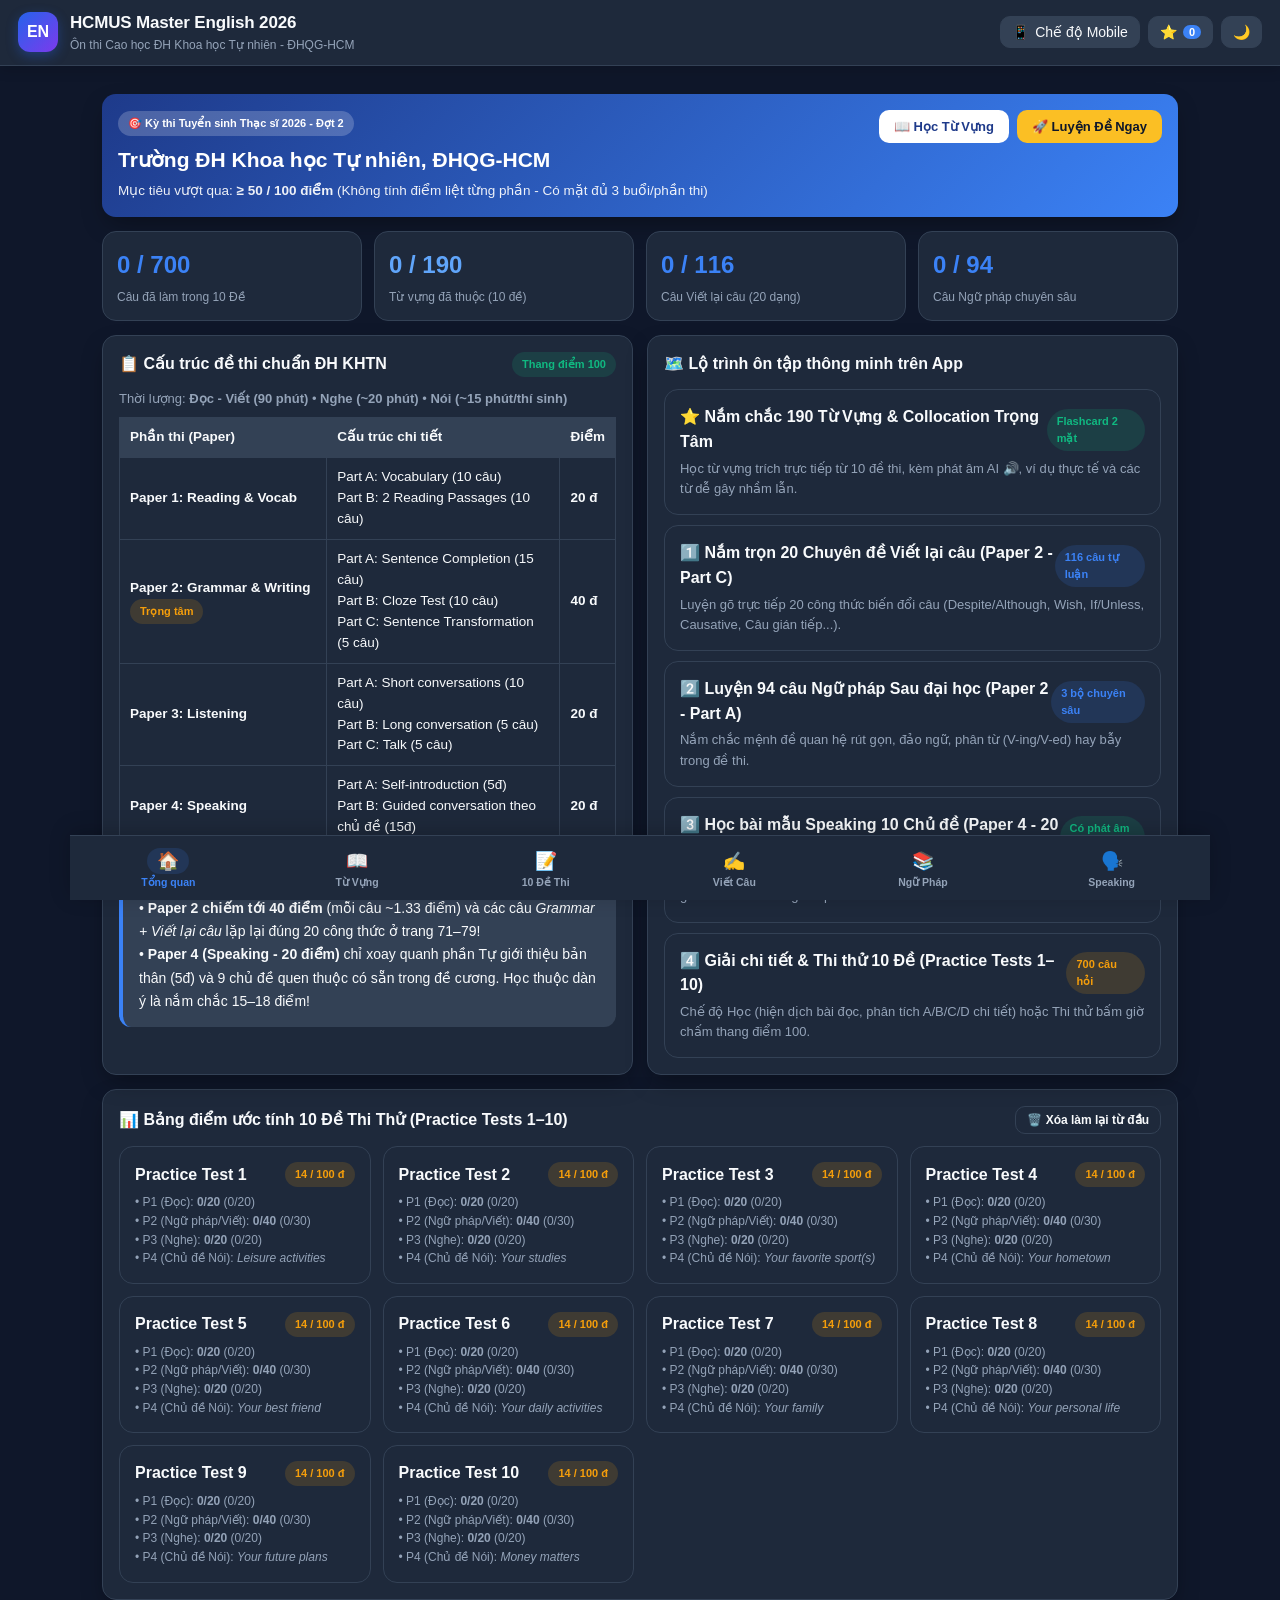
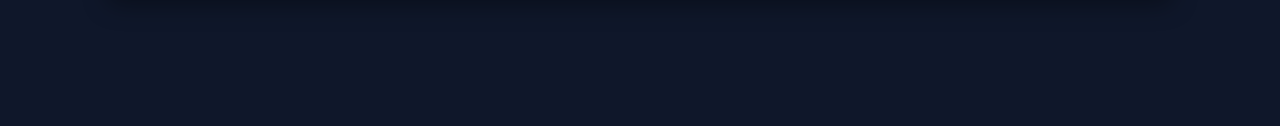
==== commit c0225f4e: "fix(ui): redesign compact vocab layout, eliminate flashcard text overlap, and add thin scrollbars" ====
--- a/HCMUS_OnThi_2026_Mobile.html
+++ b/HCMUS_OnThi_2026_Mobile.html
@@ -74,7 +74,8 @@
 .app-header {
   position: sticky;
   top: 0;
-  z-index: 50;
+  width: 100%;
+  z-index: 100;
   background: var(--bg-secondary);
   border-bottom: 1px solid var(--border);
   padding: 10px 18px;
@@ -82,6 +83,7 @@
   align-items: center;
   justify-content: space-between;
   gap: 12px;
+  box-shadow: 0 4px 12px rgba(0, 0, 0, 0.15);
 }
 
 .header-left {
@@ -157,7 +159,7 @@
   max-width: 1140px;
   width: 100%;
   margin: 0 auto;
-  padding-bottom: 76px;
+  padding: 12px 16px 96px 16px;
   transition: all 0.25s ease;
 }
 
@@ -405,10 +407,24 @@
 /* Sub-tabs / Filter Pills */
 .pill-bar {
   display: flex;
-  gap: 8px;
+  gap: 6px;
   overflow-x: auto;
-  padding-bottom: 8px;
-  margin-bottom: 14px;
+  padding-bottom: 4px;
+  margin-bottom: 12px;
+  scrollbar-width: thin;
+}
+
+.pill-bar::-webkit-scrollbar {
+  height: 4px;
+}
+
+.pill-bar::-webkit-scrollbar-track {
+  background: transparent;
+}
+
+.pill-bar::-webkit-scrollbar-thumb {
+  background: var(--border);
+  border-radius: 99px;
 }
 
 .pill-btn {
@@ -416,12 +432,17 @@
   color: var(--text-secondary);
   border: 1px solid var(--border);
   border-radius: 99px;
-  padding: 7px 14px;
-  font-size: 13px;
+  padding: 6px 12px;
+  font-size: 12.5px;
   font-weight: 600;
   white-space: nowrap;
   cursor: pointer;
   transition: all 0.15s;
+}
+
+.pill-btn.btn-sm {
+  padding: 5px 10px;
+  font-size: 12px;
 }
 
 .pill-btn.active {
@@ -579,16 +600,19 @@
 /* Flashcard Component */
 .flashcard-wrapper {
   perspective: 1000px;
-  margin: 18px auto;
-  max-width: 540px;
+  margin: 14px auto 0;
+  max-width: 580px;
+  width: 100%;
   cursor: pointer;
+  user-select: none;
 }
 
 .flashcard-inner {
   position: relative;
   width: 100%;
-  min-height: 270px;
-  transition: transform 0.6s cubic-bezier(0.4, 0, 0.2, 1);
+  height: 380px;
+  min-height: 380px;
+  transition: transform 0.5s cubic-bezier(0.4, 0, 0.2, 1);
   transform-style: preserve-3d;
 }
 
@@ -603,51 +627,73 @@
   width: 100%;
   height: 100%;
   backface-visibility: hidden;
-  border-radius: 20px;
-  padding: 24px;
+  -webkit-backface-visibility: hidden;
+  border-radius: 18px;
+  padding: 18px 22px;
   display: flex;
   flex-direction: column;
   justify-content: space-between;
   border: 1px solid var(--border);
-  box-shadow: 0 12px 30px rgba(0, 0, 0, 0.35);
+  box-shadow: 0 10px 30px rgba(0, 0, 0, 0.35);
+  overflow-y: auto;
+  box-sizing: border-box;
 }
 
 .flashcard-front {
-  background: linear-gradient(135deg, #1e293b, #0f172a);
+  background: linear-gradient(145deg, #1e293b, #0f172a);
 }
 
 .flashcard-back {
-  background: linear-gradient(135deg, #1e3a8a, #1e293b);
+  background: linear-gradient(145deg, #1e3a8a, #0f172a);
   transform: rotateY(180deg);
 }
 
 .flashcard-word {
-  font-size: 32px;
+  font-size: 28px;
   font-weight: 800;
   color: #60a5fa;
   letter-spacing: -0.02em;
 }
 
 .flashcard-ipa {
-  font-size: 16px;
+  font-size: 15px;
   color: var(--text-secondary);
   font-family: monospace;
   margin-top: 2px;
 }
 
+.flashcard-example-box {
+  background: rgba(15, 23, 42, 0.55);
+  border: 1px dashed var(--border);
+  border-radius: 12px;
+  padding: 10px 14px;
+  text-align: left;
+}
+
 .flashcard-meaning {
-  font-size: 22px;
+  font-size: 20px;
   font-weight: 700;
   color: #34d399;
-  margin-bottom: 8px;
+  margin-bottom: 6px;
 }
 
 .flashcard-nav {
   display: flex;
   align-items: center;
   justify-content: center;
-  gap: 12px;
-  margin-top: 14px;
+  flex-wrap: wrap;
+  gap: 8px;
+  margin: 14px auto 16px;
+  max-width: 580px;
+  width: 100%;
+  position: relative;
+  z-index: 5;
+}
+
+.flashcard-nav button {
+  flex: 1 1 125px;
+  min-width: 120px;
+  justify-content: center;
 }
 
 .vocab-list-item {
@@ -15815,51 +15861,46 @@
     const mode = state.vocabViewMode || 'flashcard';
 
     return `
-      <!-- Header Stats & Search -->
-      <div class="card" style="background: linear-gradient(135deg, #1e3a8a, #0284c7); color: #fff; border:none;">
-        <div style="display:flex; justify-content:space-between; align-items:center; flex-wrap:wrap; gap:12px;">
-          <div>
-            <h2 style="font-size:20px; font-weight:800;">📖 Ngân Hàng Từ Vựng Trọng Tâm 10 Đề Thi HCMUS</h2>
-            <p style="font-size:13px; opacity:0.92; margin-top:2px;">
-              Kho ${allVocab.length} từ vựng, phrasal verbs, collocations và liên từ xuất hiện trực tiếp trong đề thi Thạc sĩ
-            </p>
+      <!-- Compact Unified Vocabulary Header -->
+      <div class="card" style="padding:14px 18px; margin-bottom:12px;">
+        <div style="display:flex; justify-content:space-between; align-items:center; flex-wrap:wrap; gap:10px; margin-bottom:12px;">
+          <div style="display:flex; align-items:center; gap:10px;">
+            <div style="width:36px; height:36px; border-radius:10px; background:linear-gradient(135deg, #2563eb, #38bdf8); display:flex; align-items:center; justify-content:center; font-size:18px;">📖</div>
+            <div>
+              <h2 style="font-size:17px; font-weight:800; line-height:1.2;">Ngân Hàng Từ Vựng Trọng Tâm</h2>
+              <div style="font-size:12px; color:var(--text-secondary);">${allVocab.length} từ vựng, collocations & liên từ trích từ 10 đề thi HCMUS</div>
+            </div>
           </div>
-          <div style="display:flex; gap:10px;">
-            <span class="chip" style="background:rgba(255,255,255,0.2); color:#fff; font-size:12px;">⭐ Đã thuộc: ${masteredCount}</span>
-            <span class="chip" style="background:rgba(255,255,255,0.2); color:#fff; font-size:12px;">🔄 Cần ôn: ${Math.max(0, allVocab.length - masteredCount)}</span>
+          <div style="display:flex; align-items:center; gap:8px; flex-wrap:wrap;">
+            <span class="chip" style="font-size:11.5px;">⭐ Thuộc: ${masteredCount}/${allVocab.length}</span>
+            <div style="display:flex; gap:4px; background:var(--bg-elevated); padding:3px; border-radius:10px;">
+              <button class="pill-btn btn-sm ${mode === 'flashcard' ? 'active' : ''}" onclick="setVocabMode('flashcard')">🃏 Flashcards</button>
+              <button class="pill-btn btn-sm ${mode === 'list' ? 'active' : ''}" onclick="setVocabMode('list')">📋 Tra cứu</button>
+              <button class="pill-btn btn-sm ${mode === 'quiz' ? 'active' : ''}" onclick="setVocabMode('quiz')">🎯 Trắc nghiệm</button>
+            </div>
           </div>
         </div>
-      </div>
-
-      <!-- Controls & Search -->
-      <div class="card" style="padding:14px;">
-        <div style="display:flex; gap:10px; flex-wrap:wrap; align-items:center; justify-content:space-between; margin-bottom:12px;">
-          <div style="flex:1; min-width:260px; display:flex; gap:8px;">
-            <input
-              type="text"
-              id="vocabSearchInput"
-              class="text-input"
-              placeholder="🔍 Tìm từ tiếng Anh hoặc nghĩa tiếng Việt..."
-              value="${(state.vocabSearchQuery || '').replace(/"/g, '&quot;')}"
-              oninput="setVocabSearch(this.value)"
-            />
-            ${state.vocabSearchQuery ? `<button class="btn-outline btn-sm" onclick="setVocabSearch('')">✕</button>` : ''}
-          </div>
-          <div style="display:flex; gap:6px;">
-            <button class="pill-btn ${mode === 'flashcard' ? 'active' : ''}" onclick="setVocabMode('flashcard')">🃏 Flashcards</button>
-            <button class="pill-btn ${mode === 'list' ? 'active' : ''}" onclick="setVocabMode('list')">📋 Danh sách tra cứu</button>
-            <button class="pill-btn ${mode === 'quiz' ? 'active' : ''}" onclick="setVocabMode('quiz')">🎯 Trắc nghiệm phản xạ</button>
-          </div>
+
+        <div style="display:flex; gap:8px; align-items:center; margin-bottom:10px;">
+          <input
+            type="text"
+            id="vocabSearchInput"
+            class="text-input"
+            style="padding:8px 12px; font-size:13px;"
+            placeholder="🔍 Tìm từ tiếng Anh hoặc nghĩa tiếng Việt..."
+            value="${(state.vocabSearchQuery || '').replace(/"/g, '&quot;')}"
+            oninput="setVocabSearch(this.value)"
+          />
+          ${state.vocabSearchQuery ? `<button class="btn-outline btn-sm" onclick="setVocabSearch('')">✕</button>` : ''}
         </div>
 
-        <!-- Filter Pills -->
-        <div class="pill-bar" style="margin-bottom:0;">
-          <button class="pill-btn ${state.selectedVocabFilter === 'all' ? 'active' : ''}" onclick="setVocabFilter('all')">Tất cả (${allVocab.length})</button>
-          <button class="pill-btn ${state.selectedVocabFilter === 'mastered' ? 'active' : ''}" onclick="setVocabFilter('mastered')">⭐ Đã thuộc (${masteredCount})</button>
-          <button class="pill-btn ${state.selectedVocabFilter === 'unmastered' ? 'active' : ''}" onclick="setVocabFilter('unmastered')">🔄 Cần ôn (${Math.max(0, allVocab.length - masteredCount)})</button>
-          <button class="pill-btn ${state.selectedVocabFilter === 'grammar' ? 'active' : ''}" onclick="setVocabFilter('grammar')">Liên từ & Bẫy ngữ pháp</button>
+        <div class="pill-bar" style="margin-bottom:0; padding-bottom:4px;">
+          <button class="pill-btn btn-sm ${state.selectedVocabFilter === 'all' ? 'active' : ''}" onclick="setVocabFilter('all')">Tất cả (${allVocab.length})</button>
+          <button class="pill-btn btn-sm ${state.selectedVocabFilter === 'mastered' ? 'active' : ''}" onclick="setVocabFilter('mastered')">⭐ Đã thuộc (${masteredCount})</button>
+          <button class="pill-btn btn-sm ${state.selectedVocabFilter === 'unmastered' ? 'active' : ''}" onclick="setVocabFilter('unmastered')">🔄 Cần ôn (${Math.max(0, allVocab.length - masteredCount)})</button>
+          <button class="pill-btn btn-sm ${state.selectedVocabFilter === 'grammar' ? 'active' : ''}" onclick="setVocabFilter('grammar')">Liên từ / Ngữ pháp</button>
           ${[1, 2, 3, 4, 5, 6, 7, 8, 9, 10].map(n => `
-            <button class="pill-btn ${state.selectedVocabFilter === 'test-' + n ? 'active' : ''}" onclick="setVocabFilter('test-${n}')">Test ${n}</button>
+            <button class="pill-btn btn-sm ${state.selectedVocabFilter === 'test-' + n ? 'active' : ''}" onclick="setVocabFilter('test-${n}')">Test ${n}</button>
           `).join('')}
         </div>
       </div>
@@ -15889,17 +15930,21 @@
               <span class="chip">${item.testRef || 'HCMUS'}</span>
               <span style="font-size:12px; color:var(--text-secondary);">Thẻ ${idx + 1} / ${filtered.length}</span>
             </div>
-            <div style="text-align:center; padding:18px 0;">
+            <div style="text-align:center; padding:10px 0;">
               <div class="flashcard-word">${item.word}</div>
               <div class="flashcard-ipa">${item.type} ${item.phonetic || ''}</div>
-              <button class="icon-btn" style="margin-top:10px;" onclick="event.stopPropagation(); speakText('${item.word.replace(/'/g, "\\'")}')">
-                🔊 Phát âm chuẩn
+              <button class="icon-btn btn-sm" style="margin-top:8px;" onclick="event.stopPropagation(); speakText('${item.word.replace(/'/g, "\\'")}')">
+                🔊 Nghe phát âm
               </button>
             </div>
-            <div style="border-top:1px dashed var(--border); padding-top:10px; font-size:13.5px; color:var(--text-secondary); text-align:center;">
-              <strong>Câu ví dụ trong đề:</strong><br/>
-              <em>"${(item.example || '').replace(new RegExp('\\b' + item.word + '\\b', 'gi'), '<strong style=\"color:#60a5fa;\">$&</strong>')}"</em>
-              <div style="font-size:11.5px; color:var(--text-muted); margin-top:8px;">👆 Chạm vào thẻ để lật xem nghĩa & phân tích</div>
+            <div class="flashcard-example-box">
+              <div style="font-size:11px; text-transform:uppercase; letter-spacing:0.5px; color:var(--text-muted); font-weight:700; margin-bottom:4px;">Ví dụ trong đề thi:</div>
+              <div style="font-size:13.5px; color:var(--text-secondary); line-height:1.45;">
+                "${(item.example || '').replace(new RegExp('\\b' + item.word + '\\b', 'gi'), '<strong style=\"color:#60a5fa;\">$&</strong>')}"
+              </div>
+            </div>
+            <div style="font-size:11.5px; color:var(--text-muted); text-align:center; margin-top:6px;">
+              👆 Chạm vào thẻ để lật xem nghĩa & phân tích
             </div>
           </div>
 
@@ -15911,29 +15956,34 @@
                 ${isMastered ? '⭐ Đã thuộc' : '☆ Đánh dấu đã thuộc'}
               </button>
             </div>
-            <div style="padding:10px 0;">
+            <div style="padding:6px 0;">
               <div class="flashcard-meaning">${item.meaning}</div>
-              ${item.collocation ? `<div style="font-size:13.5px; margin-bottom:8px;"><strong>Cụm từ hay gặp:</strong> <code style="color:#fbbf24;">${item.collocation}</code></div>` : ''}
-              <div style="font-size:13px; color:#cbd5e1; font-style:italic;">"${item.exampleVi || ''}"</div>
+              ${item.collocation ? `<div style="font-size:13px; margin-bottom:6px;"><strong>Cụm từ hay gặp:</strong> <code style="color:#fbbf24;">${item.collocation}</code></div>` : ''}
+              <div style="font-size:12.5px; color:#cbd5e1; font-style:italic;">"${item.exampleVi || ''}"</div>
             </div>
             ${item.distractors && item.distractors.length ? `
-              <div style="background:rgba(0,0,0,0.25); border-radius:10px; padding:8px 12px; font-size:12px;">
-                <strong style="color:#f87171;">⚠️ Các từ dễ gây nhầm lẫn:</strong><br/>
-                ${item.distractors.map(d => `• <strong>${d.word}</strong>: ${d.meaning}`).join('<br/>')}
+              <div style="background:rgba(0,0,0,0.35); border-radius:10px; padding:8px 12px; font-size:11.5px; margin-top:4px;">
+                <strong style="color:#f87171;">⚠️ Từ dễ nhầm lẫn:</strong>
+                <div style="margin-top:2px; line-height:1.4;">
+                  ${item.distractors.map(d => `• <strong>${d.word}</strong>: ${d.meaning}`).join('<br/>')}
+                </div>
               </div>
-            ` : '<div style="font-size:11.5px; color:var(--text-muted); text-align:center;">👆 Chạm để lật lại mặt trước</div>'}
+            ` : ''}
+            <div style="font-size:11.5px; color:var(--text-muted); text-align:center; margin-top:6px;">
+              👆 Chạm để lật lại mặt trước
+            </div>
           </div>
         </div>
       </div>
 
       <!-- Flashcard Controls -->
       <div class="flashcard-nav">
-        <button class="btn-outline" onclick="prevFlashcard(${filtered.length})">⬅️ Thẻ trước</button>
-        <button class="btn-primary" onclick="toggleMasteredVocab('${item.id}')">
-          ${isMastered ? '✓ Đã thuộc' : '⭐ Đánh dấu đã thuộc'}
+        <button class="btn-outline btn-sm" onclick="prevFlashcard(${filtered.length})">⬅️ Thẻ trước</button>
+        <button class="${isMastered ? 'btn-outline btn-sm' : 'btn-primary btn-sm'}" onclick="toggleMasteredVocab('${item.id}')">
+          ${isMastered ? '✓ Đã thuộc' : '⭐ Đánh dấu thuộc'}
         </button>
-        <button class="btn-outline" onclick="shuffleFlashcards(${filtered.length})">🔀 Trộn ngẫu nhiên</button>
-        <button class="btn-primary" onclick="nextFlashcard(${filtered.length})">Thẻ tiếp ➡️</button>
+        <button class="btn-outline btn-sm" onclick="shuffleFlashcards(${filtered.length})">🔀 Ngẫu nhiên</button>
+        <button class="btn-primary btn-sm" onclick="nextFlashcard(${filtered.length})">Thẻ tiếp ➡️</button>
       </div>
     `;
   }
@@ -17004,7 +17054,9 @@
     }
 
     if ('serviceWorker' in navigator && location.protocol.startsWith('http')) {
-      navigator.serviceWorker.register('./sw.js').catch(() => {});
+      navigator.serviceWorker.register('./sw.js').then(reg => {
+        reg.update();
+      }).catch(() => {});
     }
 
     render();
